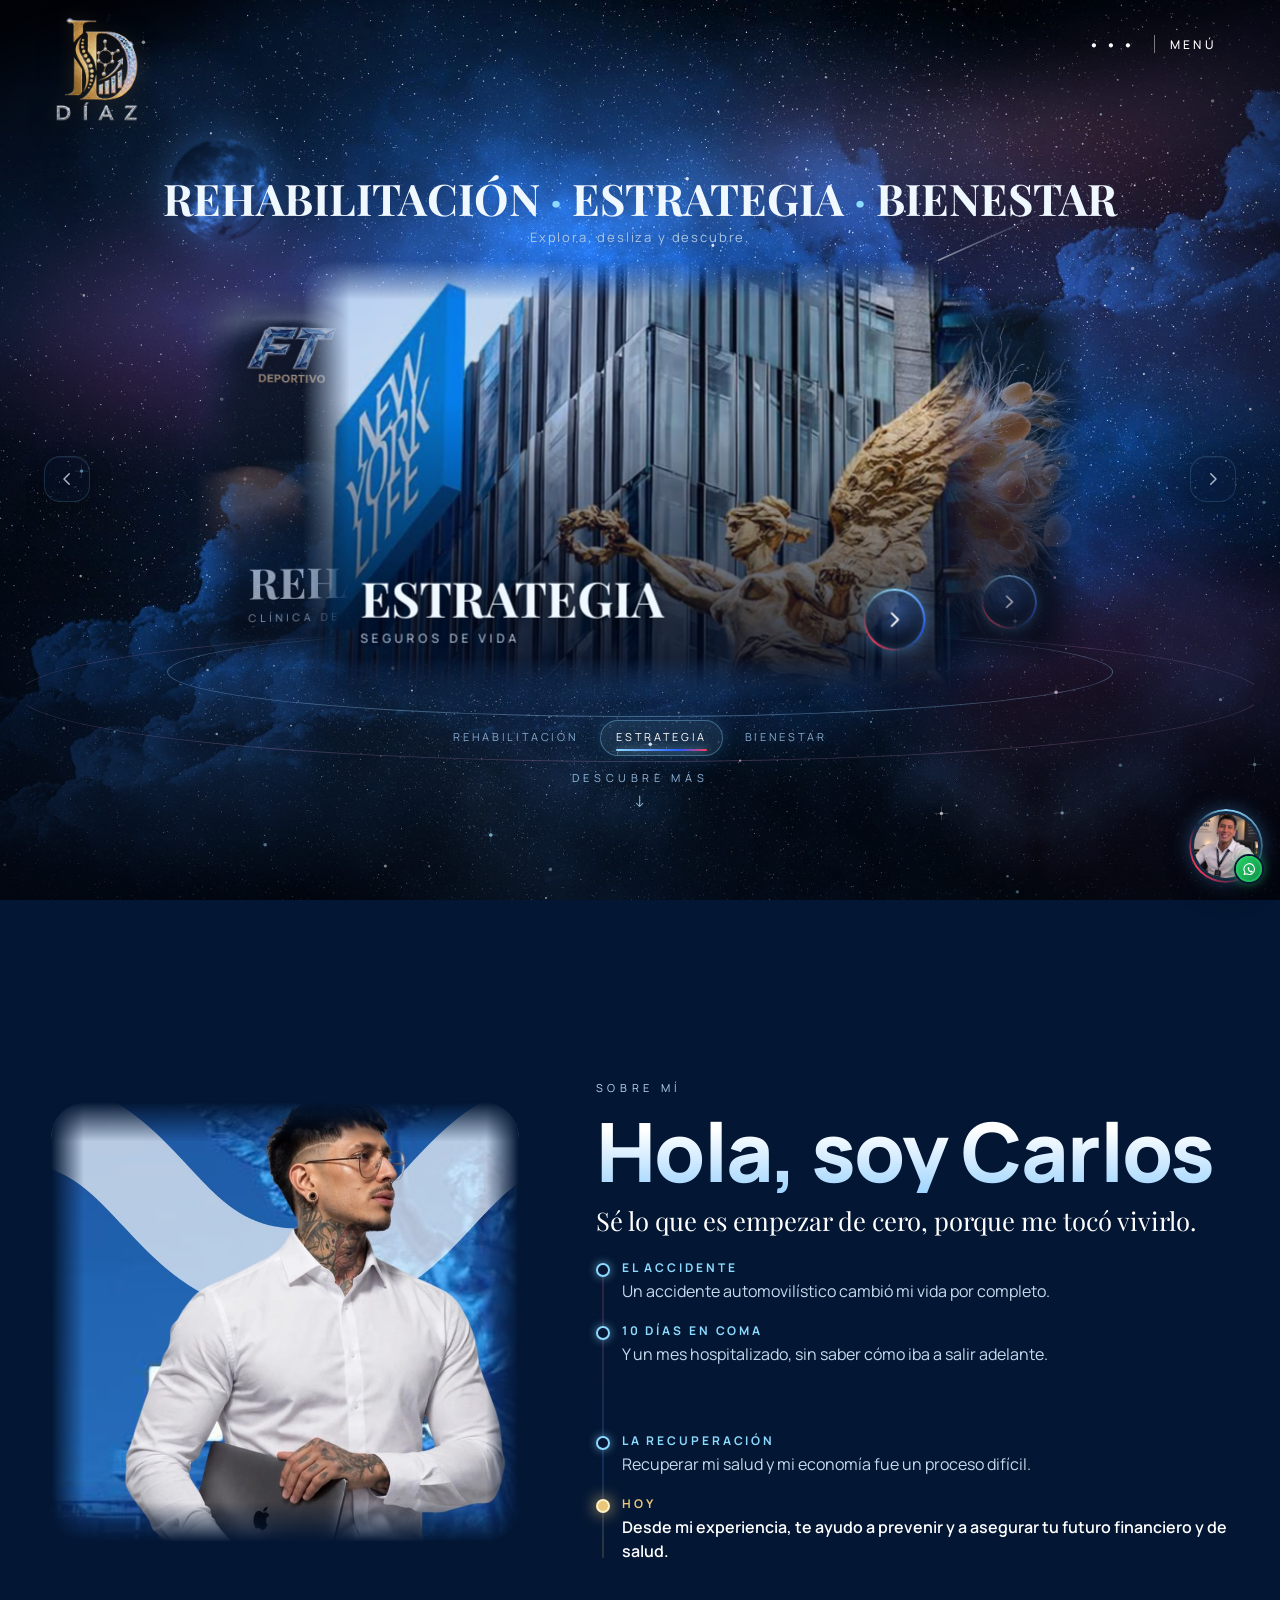
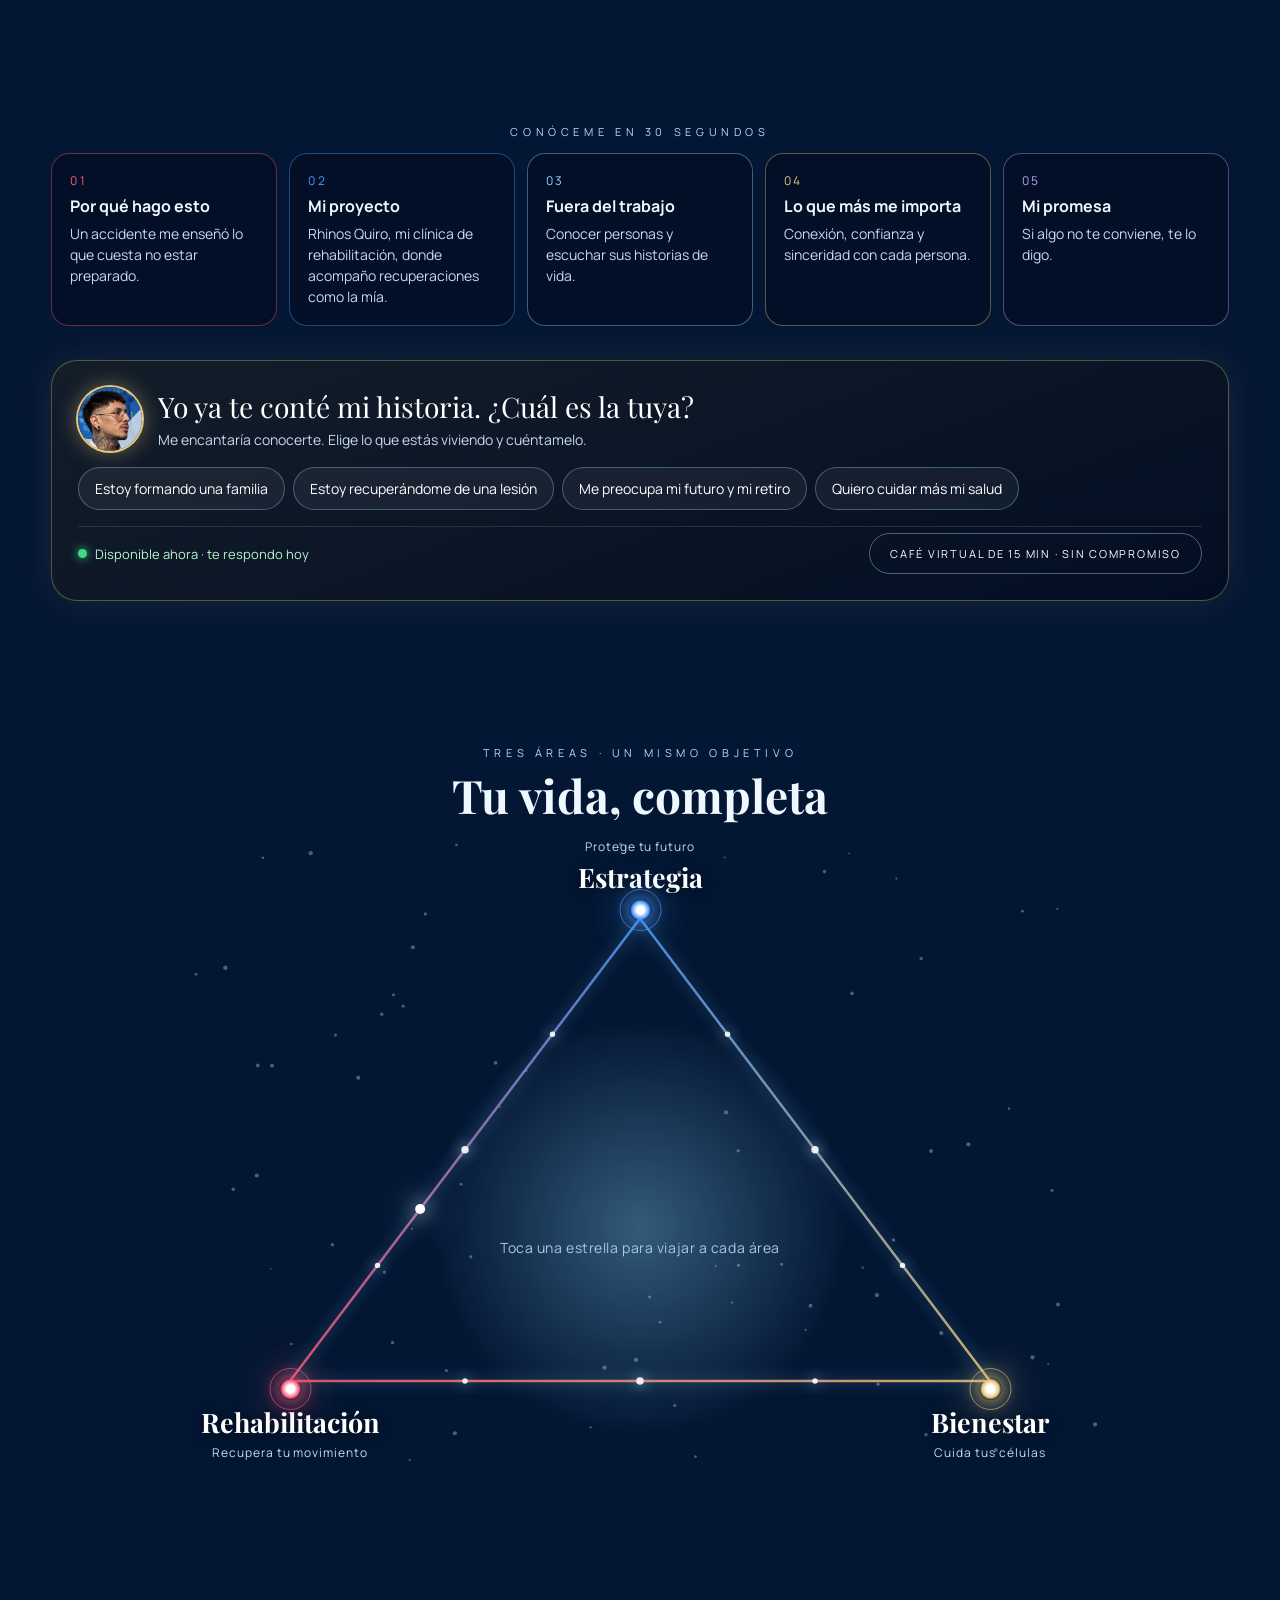
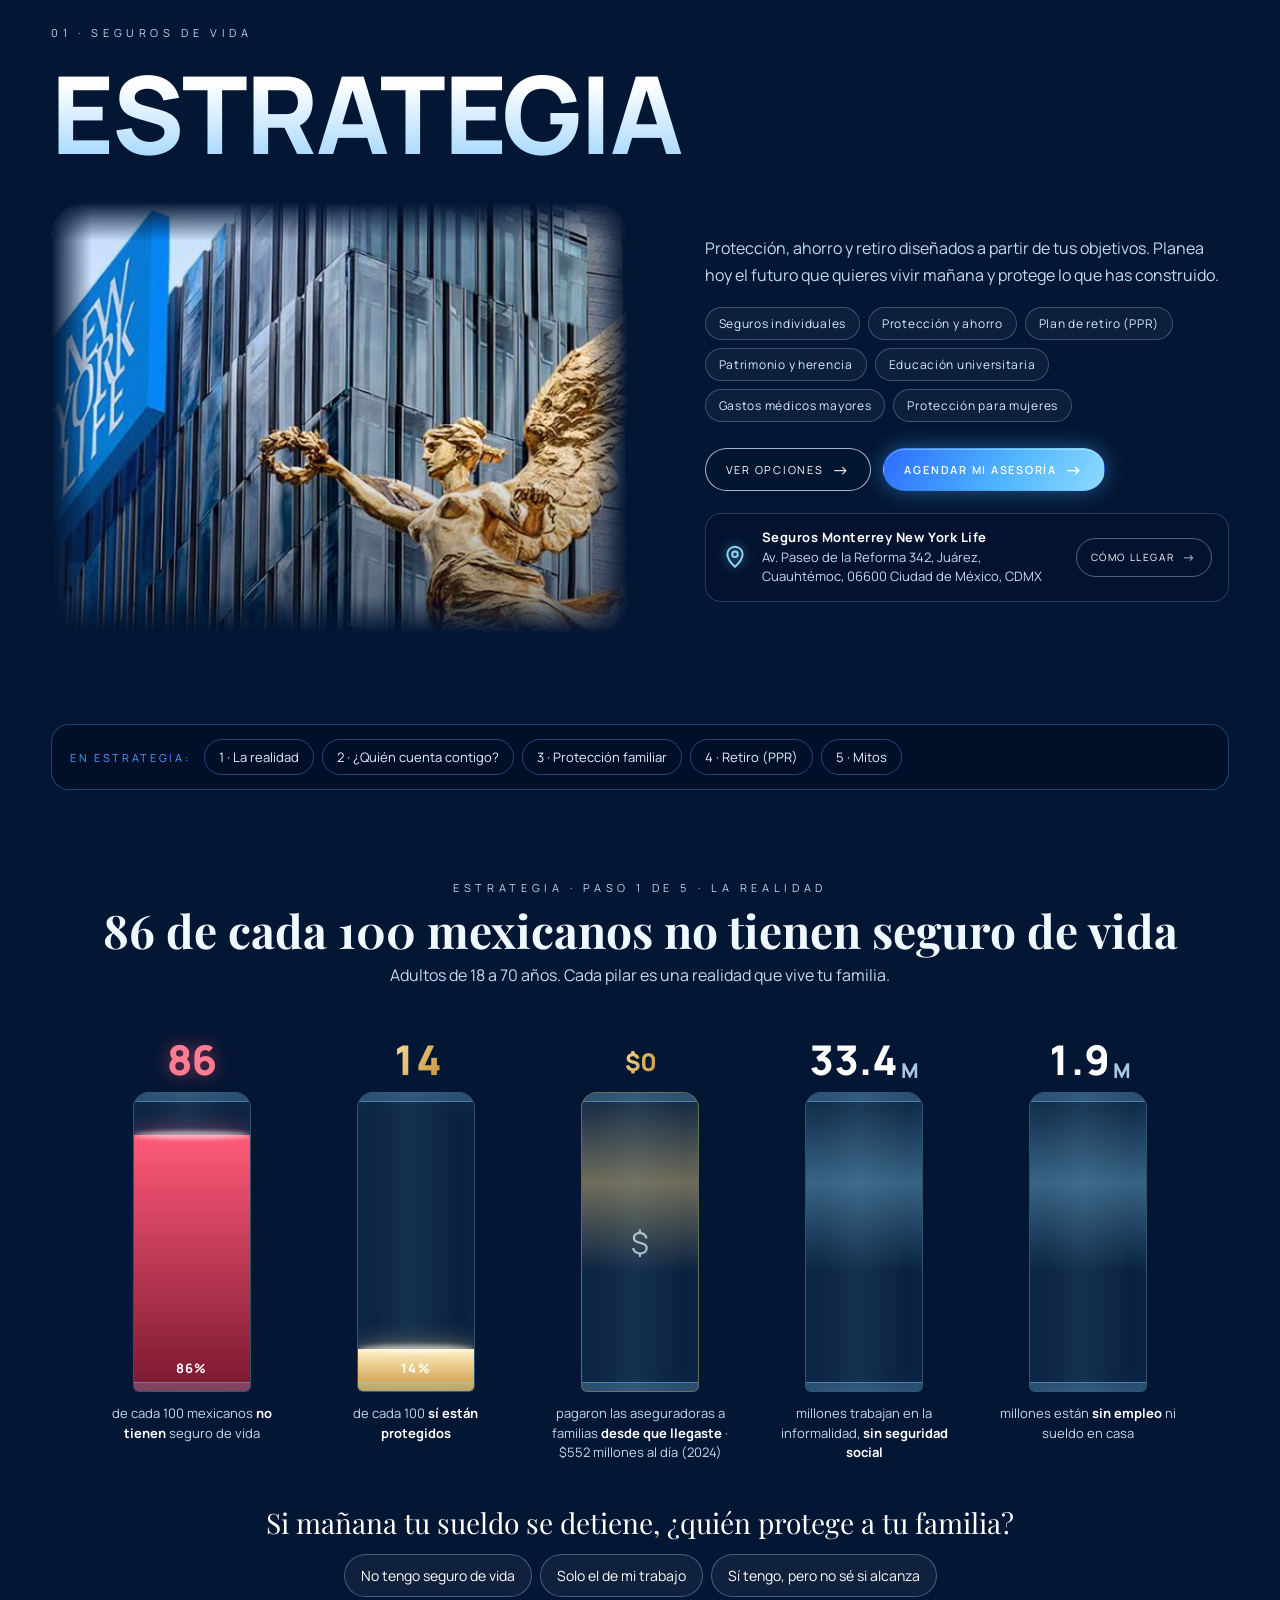
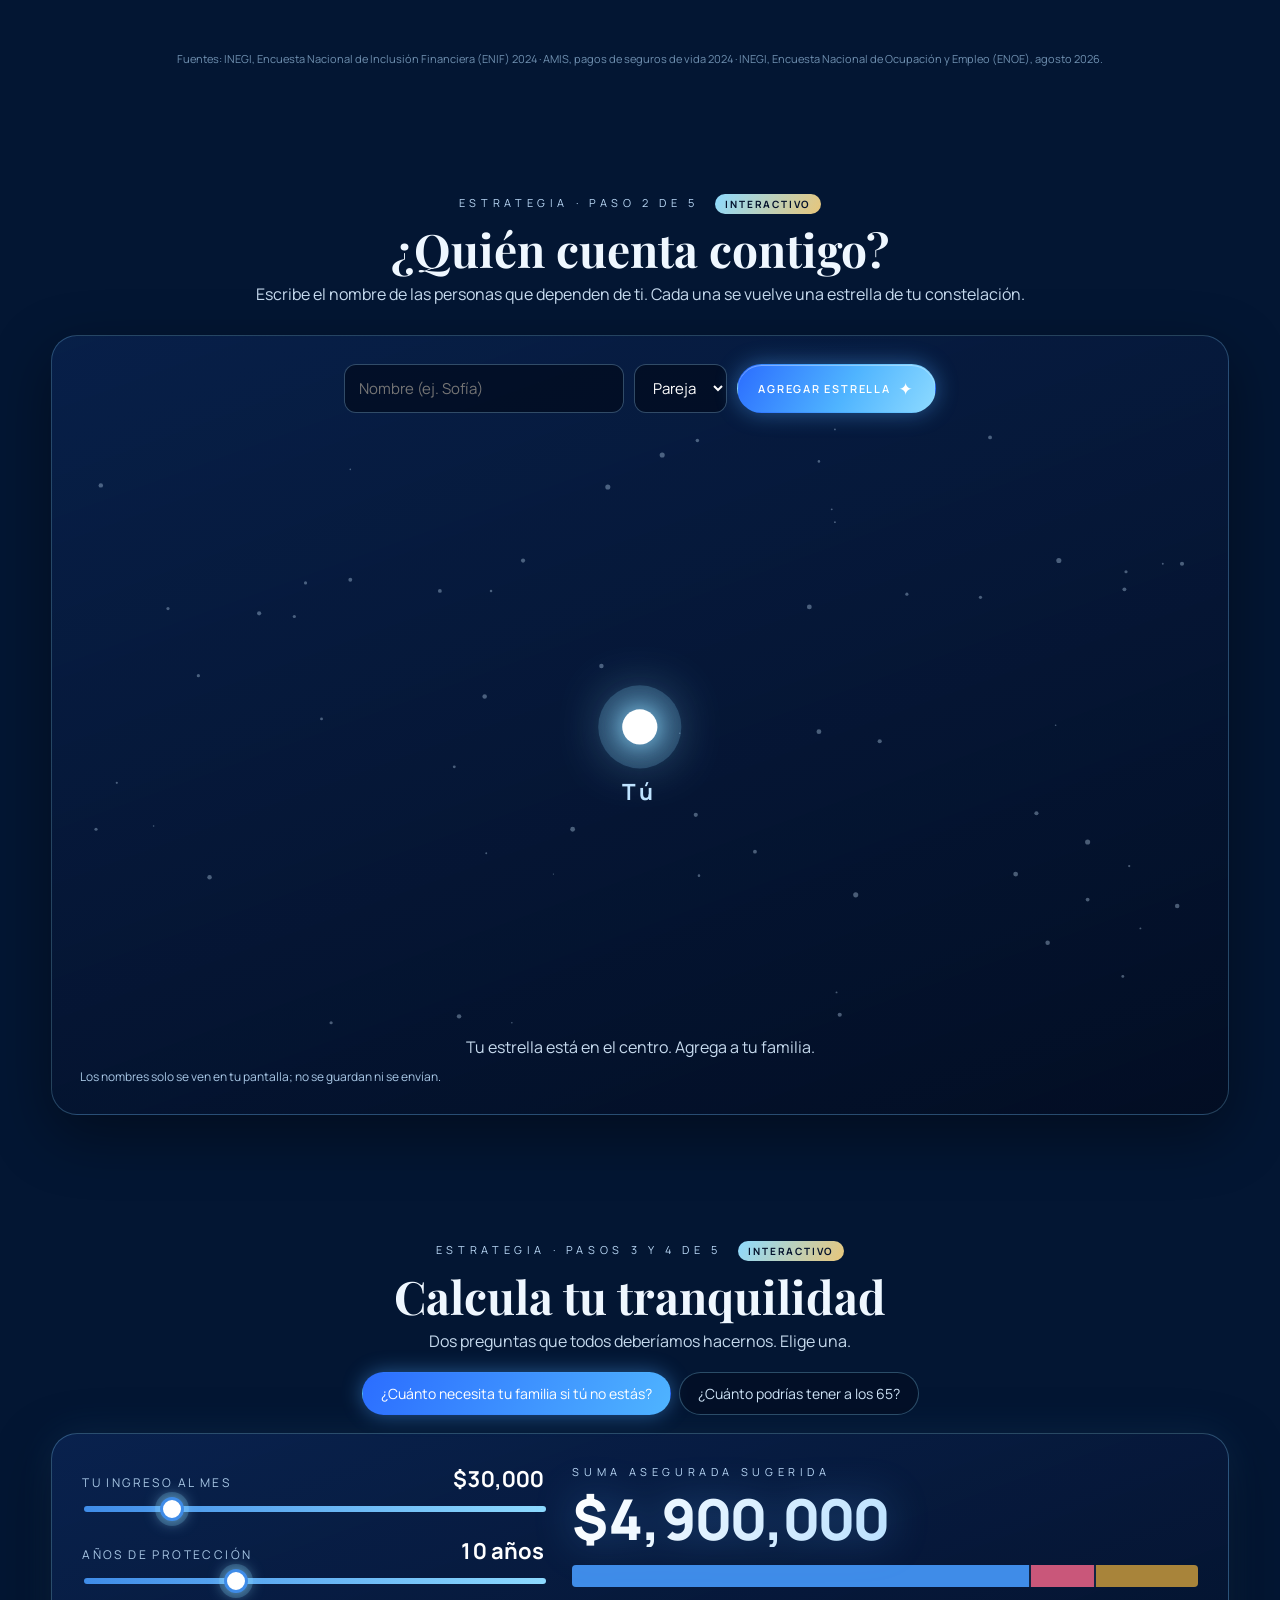
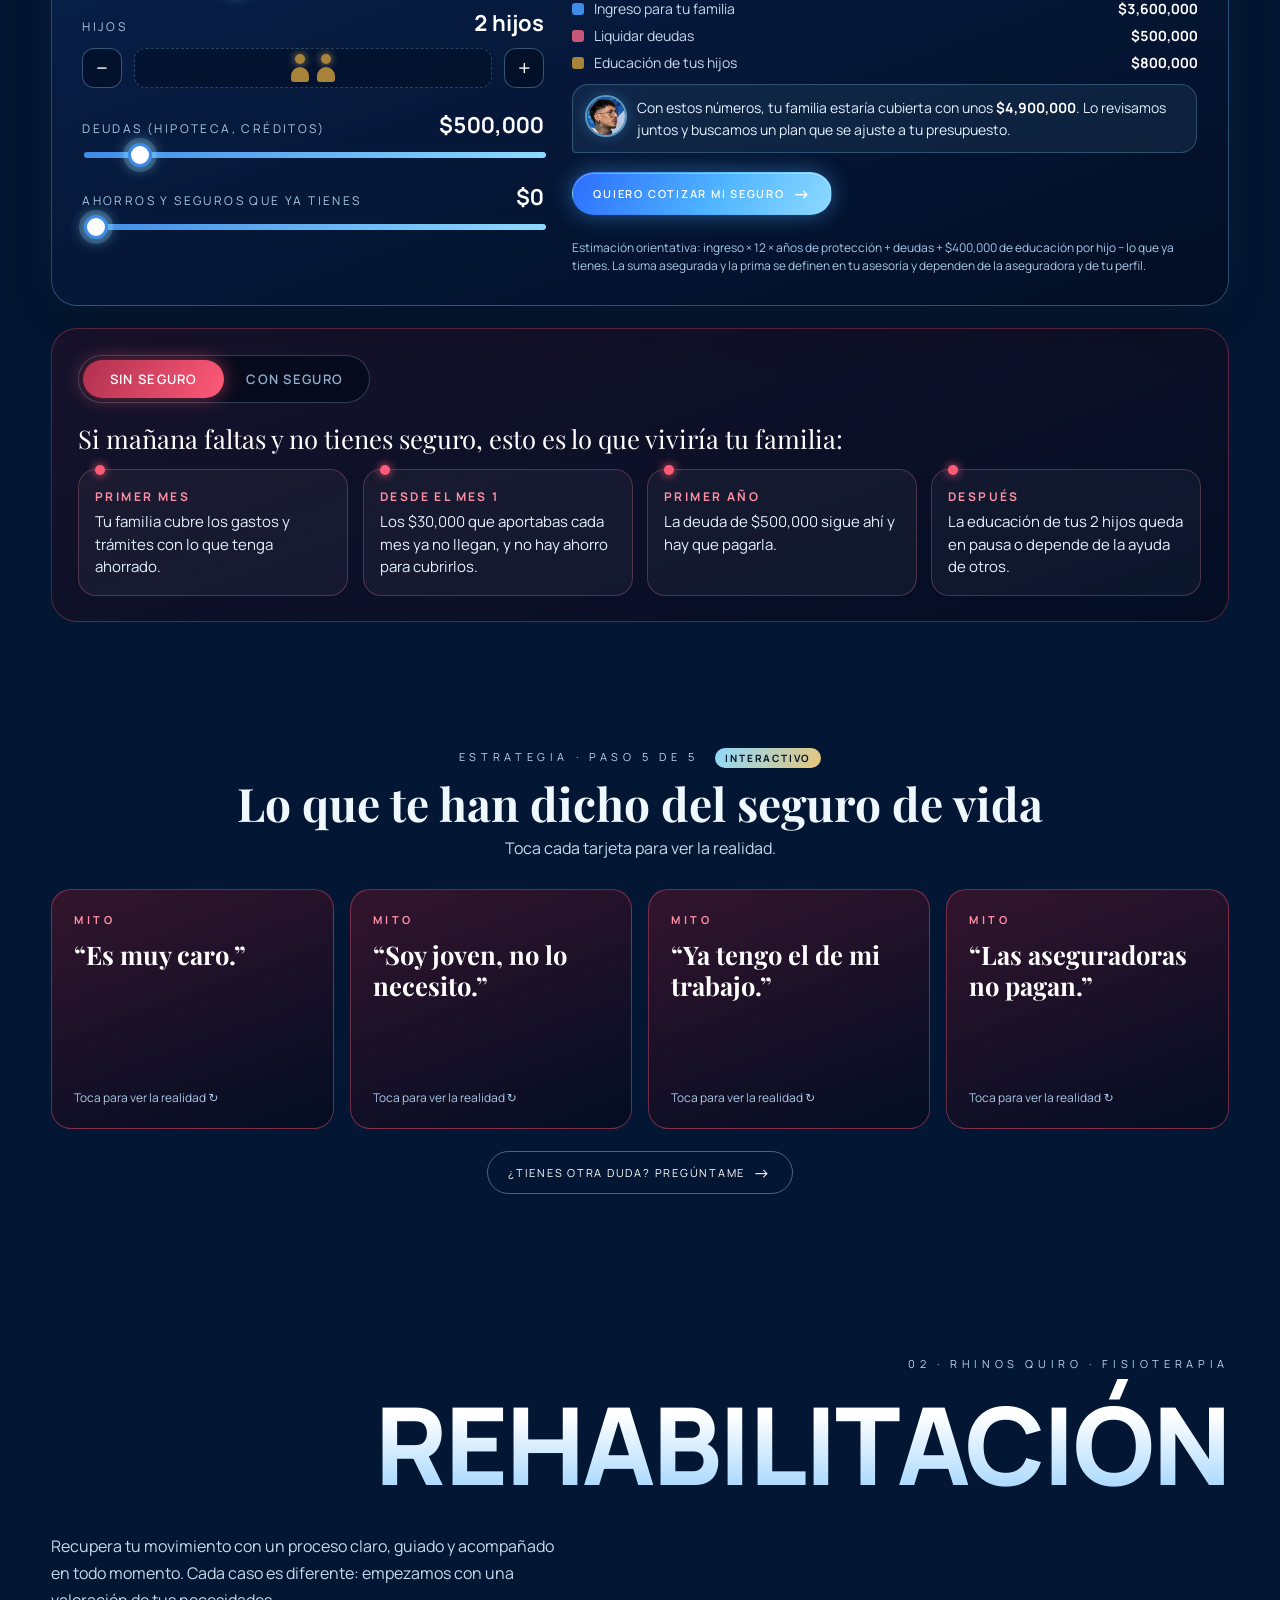
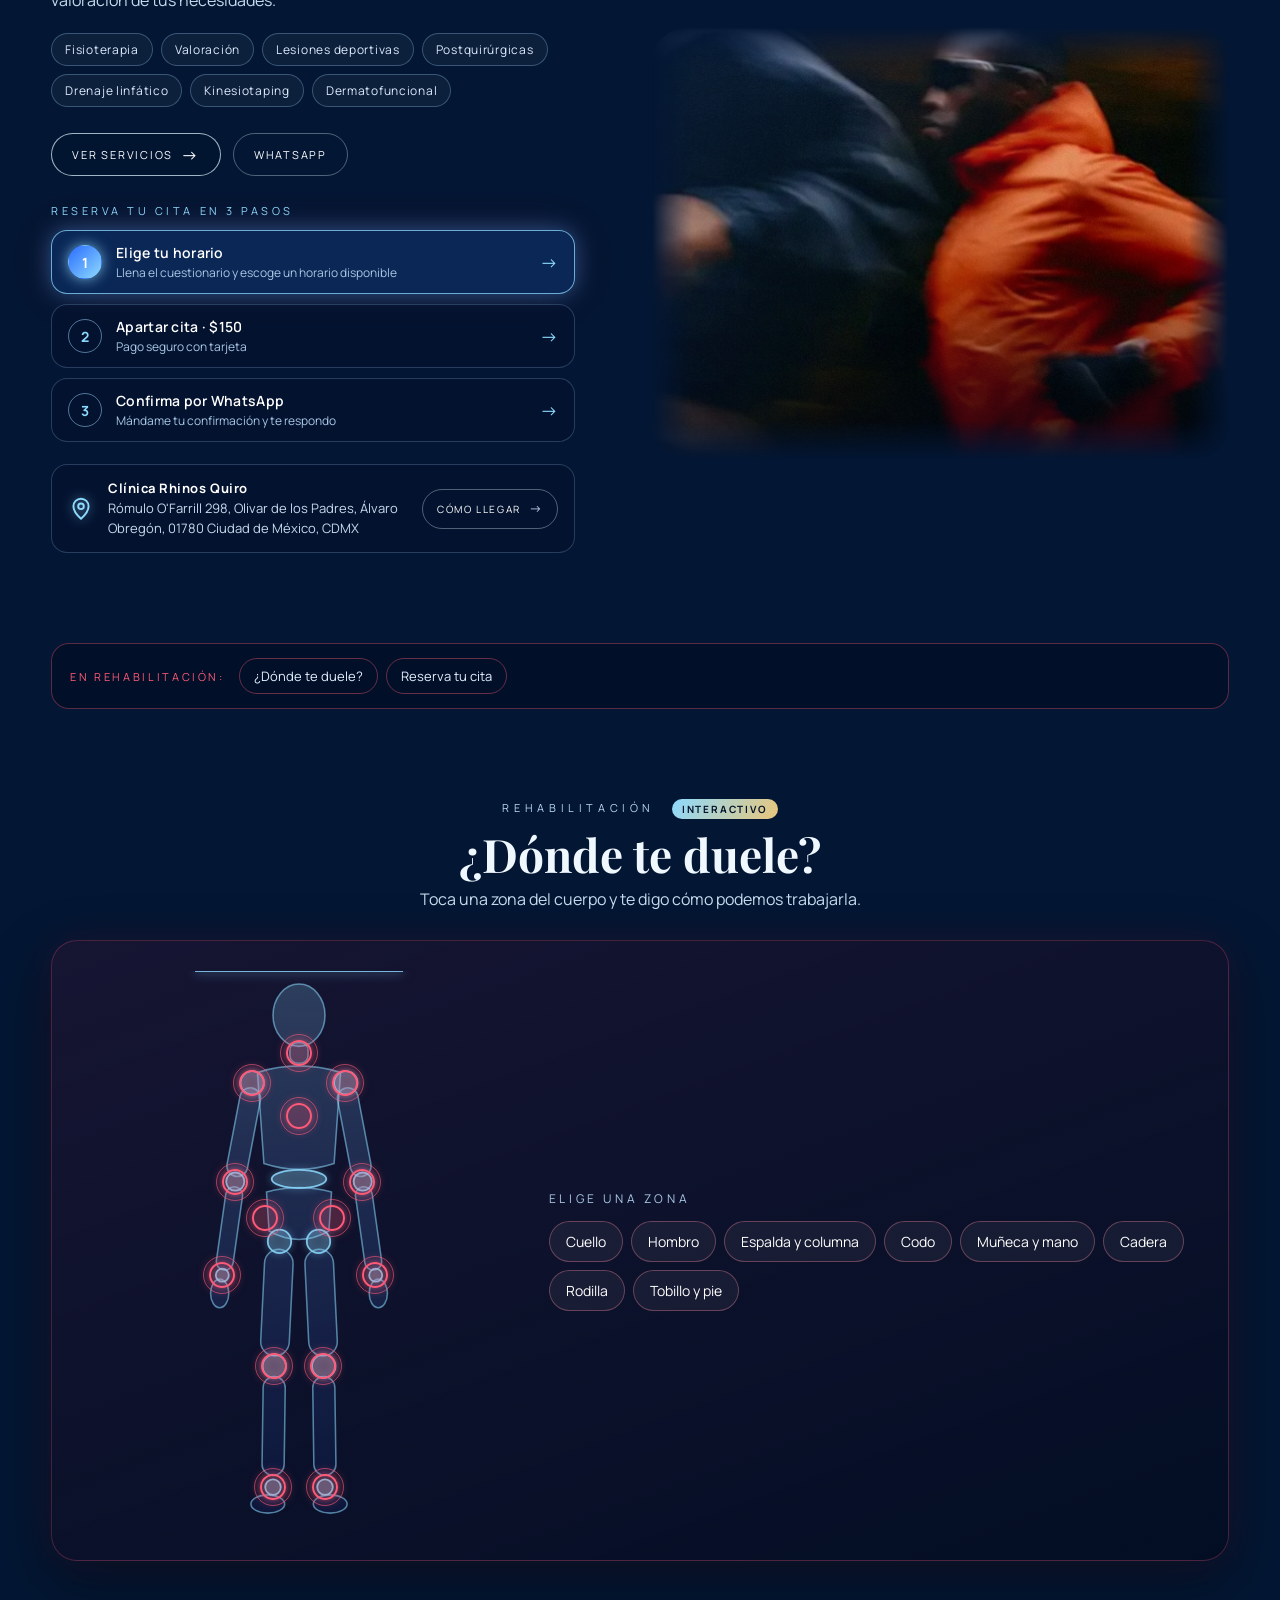
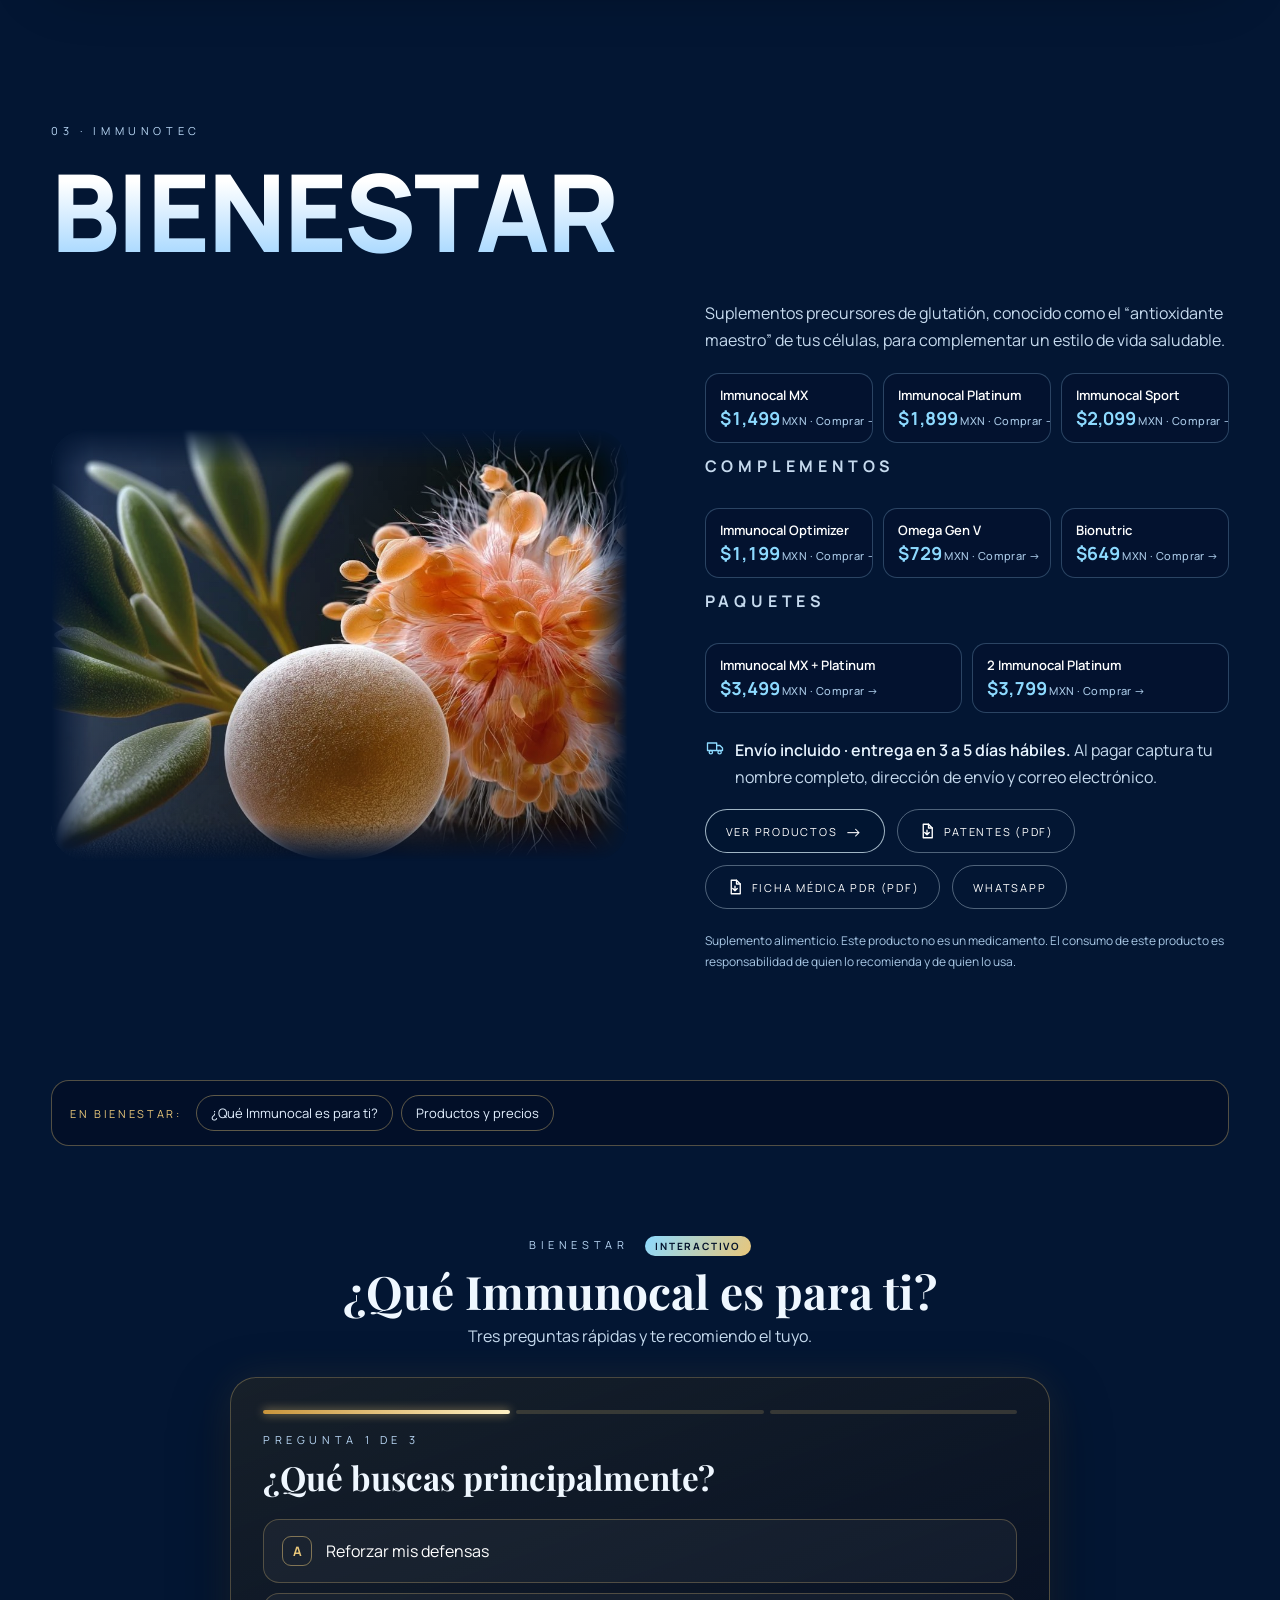
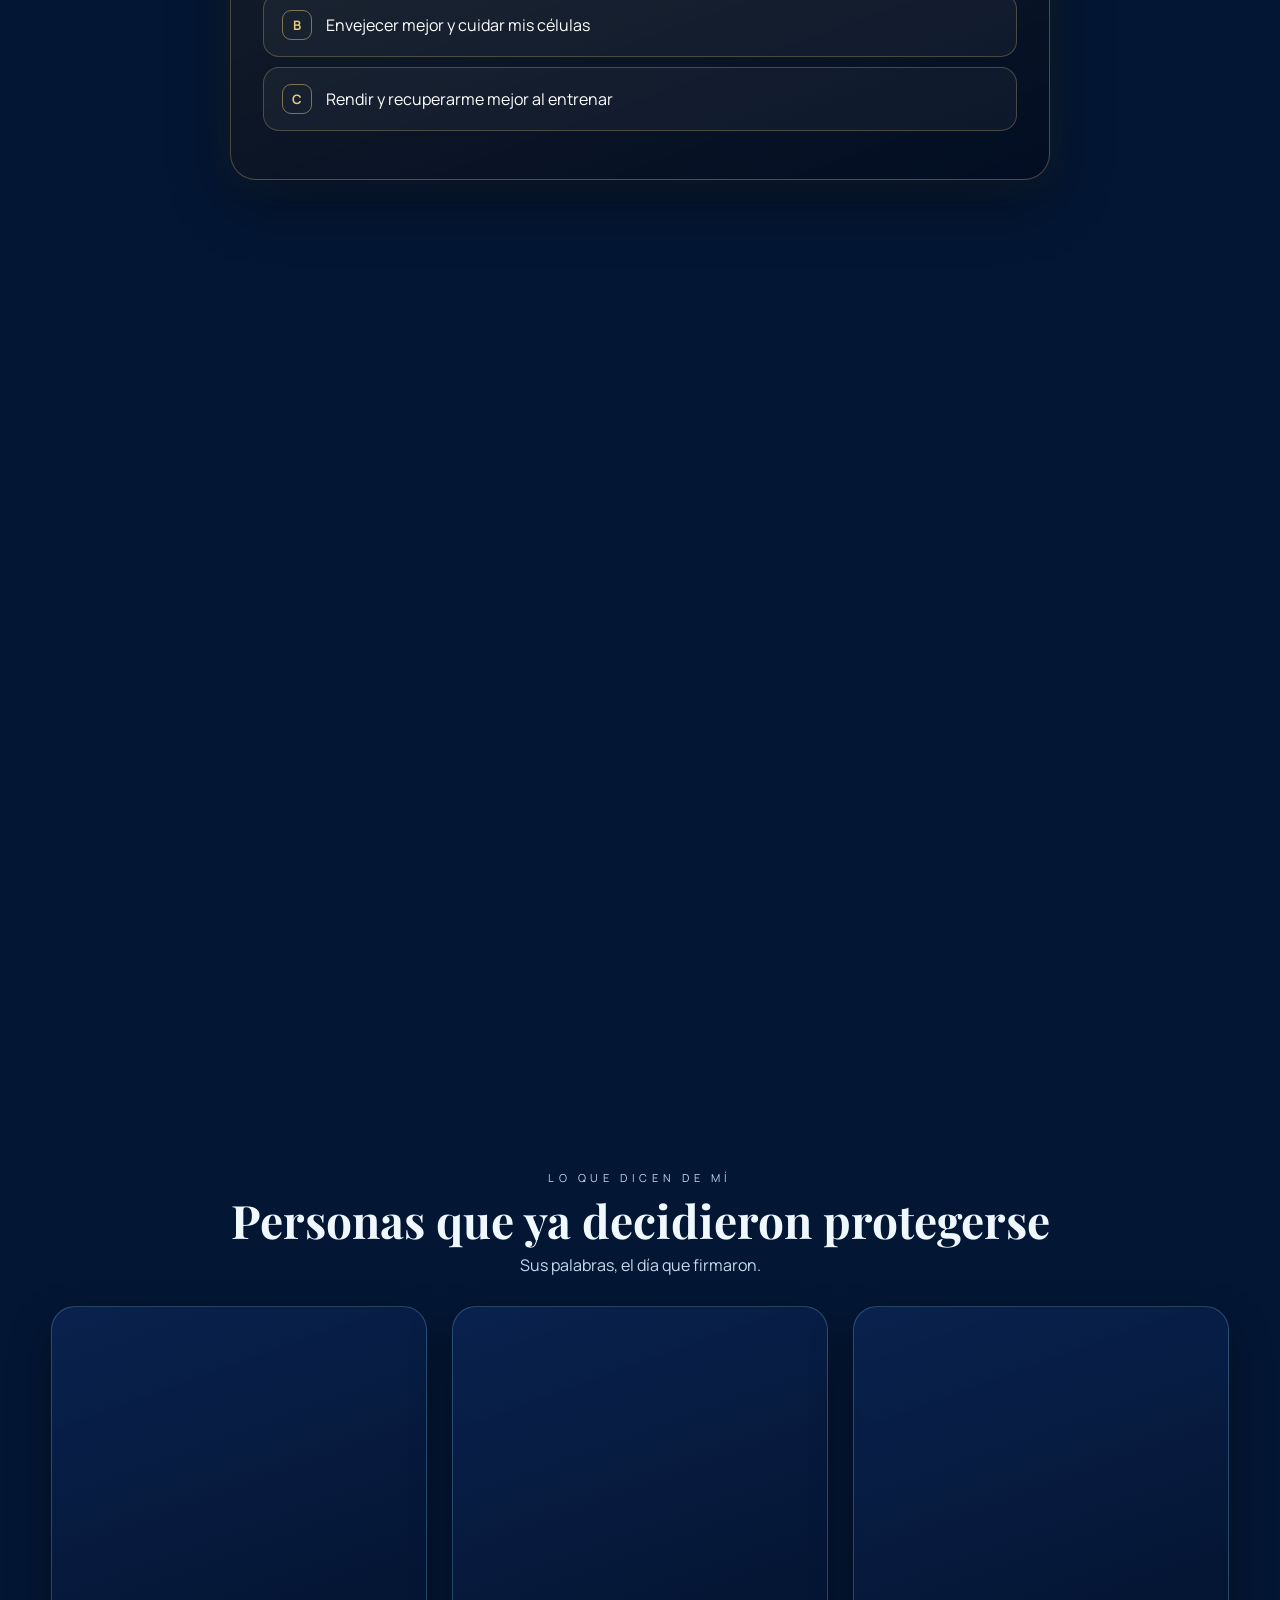
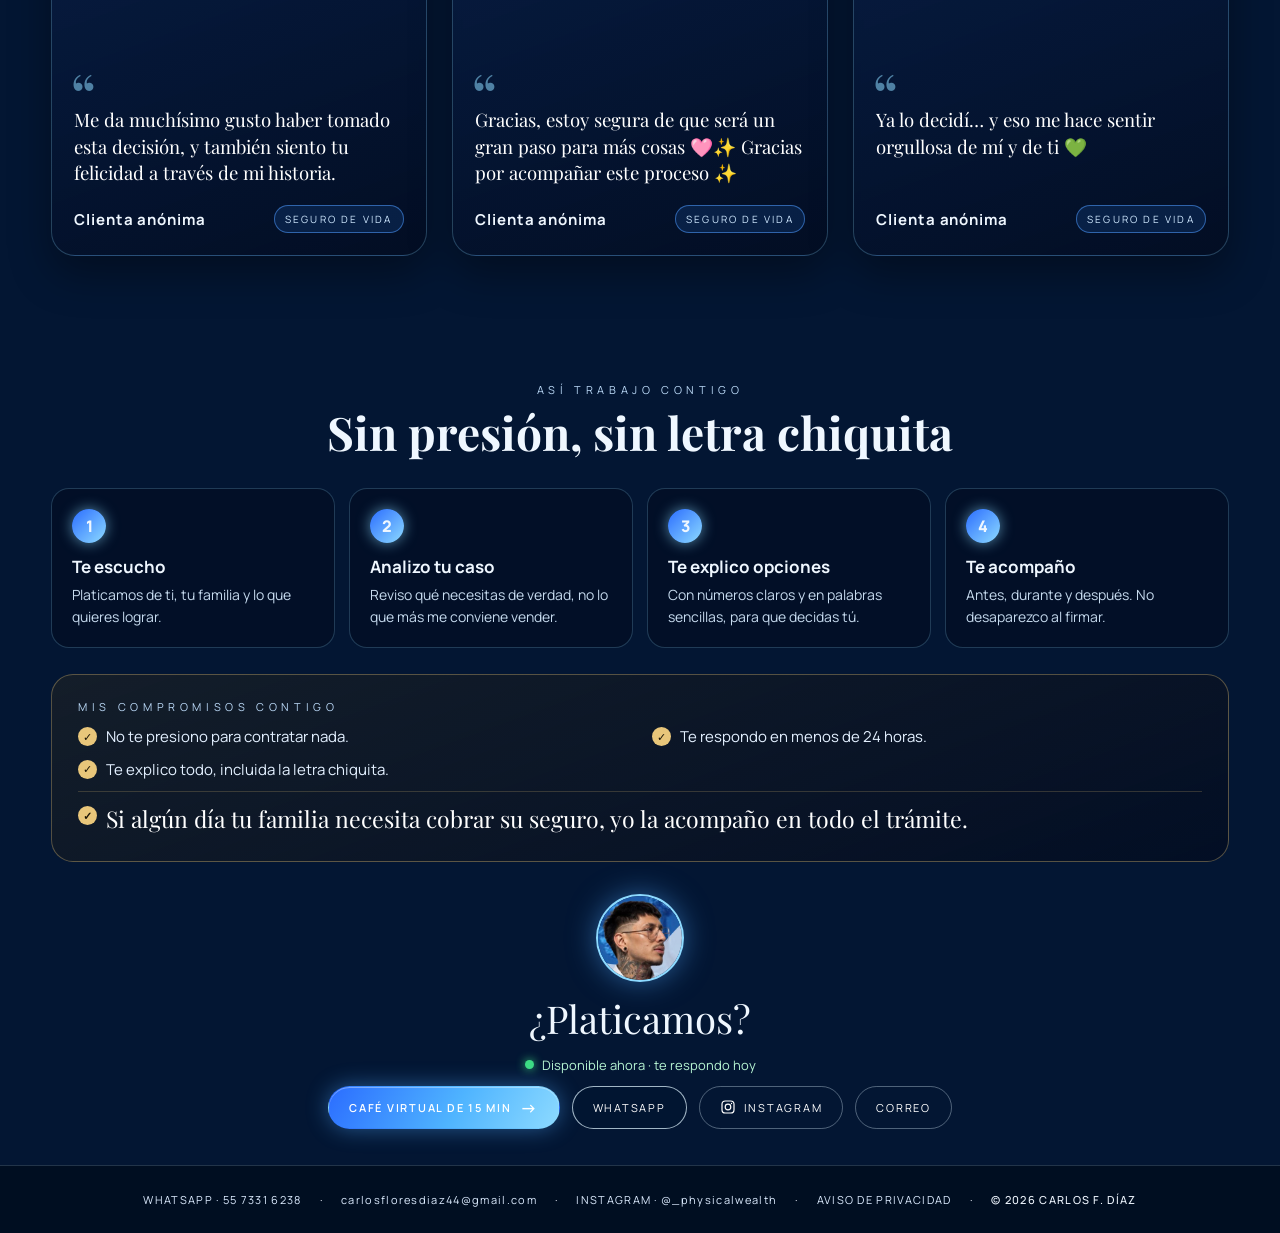
==== carlos-Flores-Diaz/index.html @ 098b37bb "Add files via upload" ====
<!DOCTYPE html>
<html lang="es">
<head>
<meta charset="utf-8">
<meta name="viewport" content="width=device-width,initial-scale=1,viewport-fit=cover">
<title>Carlos Flores Díaz · Estrategia, Rehabilitación y Bienestar</title>
<meta name="description" content="Carlos Flores Díaz: asesoría en seguros de vida, ahorro y retiro; clínica de fisioterapia y rehabilitación Rhinos Quiro; y bienestar con Immunotec.">
<meta name="theme-color" content="#031633">

<!-- Vista previa al compartir el enlace (WhatsApp, Facebook).
     Cuando publiques el sitio, cambia la imagen por la dirección completa,
     por ejemplo: https://tudominio.com/assets/logo-diaz.png -->
<meta property="og:type" content="website">
<meta property="og:title" content="Carlos Flores Díaz">
<meta property="og:description" content="Estrategia · Rehabilitación · Bienestar. Explora, desliza y descubre.">
<meta property="og:image" content="assets/logo-diaz.png">

<link rel="icon" type="image/webp" href="assets/logo-diaz-transparente.webp">
<link rel="preconnect" href="https://fonts.googleapis.com">
<link rel="preconnect" href="https://fonts.gstatic.com" crossorigin>
<link rel="stylesheet" href="https://fonts.googleapis.com/css2?family=Manrope:wght@400;500;600;700;800&family=Playfair+Display:wght@600;700&display=swap">
<link rel="stylesheet" href="styles.css">
</head>
<body>

<!-- ============ BIENVENIDA (1 segundo, solo la primera vez por visita) ============ -->
<div class="splash" id="splash" aria-hidden="true">
  <div class="splash-stars"></div>
  <img src="assets/logo-diaz-transparente.webp" alt="" class="splash-logo">
</div>
<script>try{if(sessionStorage.getItem('splashVisto')){document.getElementById('splash').remove();}else{sessionStorage.setItem('splashVisto','1');}}catch(e){}</script>

<!-- ============ FONDO ESPACIAL ============ -->
<div class="space" aria-hidden="true">
  <div class="nebula-img"></div>
  <div class="planet" aria-hidden="true"><img src="assets/planeta.png" alt=""></div>
  <div class="parallax" id="parallax">
    <div class="milkyway"></div>
    <div class="nebula n1"></div><div class="nebula n2"></div><div class="nebula n3"></div><div class="nebula n4"></div>
    <div class="glow-red g1"></div><div class="glow-red g2"></div>
  </div>
  <div class="clouds back"></div>
  <div class="clouds red"></div>
  <div class="clouds front"></div>
  <div class="tint t-strategy"></div><div class="tint t-rehab"></div><div class="tint t-wellness"></div><div class="tint t-gold"></div>
  <canvas id="starfield"></canvas>
  <div class="vignette"></div>
</div>

<!-- ============ MENÚ FIJO (aparece al bajar) ============ -->
<nav class="snav" aria-label="Secciones">
  <button class="brand-mini" type="button" aria-label="Ir al inicio"><img src="assets/logo-diaz-transparente.webp" alt="" draggable="false"></button>
  <span class="snav-hi" id="snavHi" hidden></span>
  <div class="snav-links">
    <a href="#rehabilitacion" data-sec="rehabilitacion">Rehabilitación</a>
    <a href="#estrategia" data-sec="estrategia">Estrategia</a>
    <a href="#bienestar" data-sec="bienestar">Bienestar</a>
    <a href="#sobre-mi" data-sec="sobre-mi">Sobre mí</a>
  </div>
  <button type="button" class="snav-menu" data-mega-open aria-label="Abrir menú">☰</button>
  <div class="progress" aria-hidden="true"><i></i></div>
</nav>

<!-- ============ BARRA SUPERIOR ============ -->
<header class="topbar">
  <button class="brand" id="homeBtn" type="button" aria-label="Ir al inicio">
    <img src="assets/logo-diaz-transparente.webp" alt="Logotipo Díaz" draggable="false">
  </button>
  <button class="about" id="aboutBtn" type="button" aria-expanded="false" aria-controls="mega">
    <span aria-hidden="true">•••</span><i aria-hidden="true"></i><b>MENÚ</b>
  </button>
</header>

<main>
  <!-- ============ 1. INICIO: CARRUSEL ============ -->
  <section class="hero" id="inicio">
    <div class="intro">
      <h1>REHABILITACIÓN <em>·</em> ESTRATEGIA <em>·</em> BIENESTAR</h1>
      <p class="lead">Explora, desliza y descubre.</p>
    </div>

    <div class="deck-area" role="region" aria-roledescription="carrusel" aria-label="Áreas de servicio">
      <button class="nav left" id="prev" type="button" aria-label="Tarjeta anterior"><svg viewBox="0 0 24 24" aria-hidden="true"><path d="M15 5l-7 7 7 7"/></svg></button>

      <!-- Orden en pantalla: Rehabilitación (izquierda) · Estrategia (centro) · Bienestar (derecha) -->
      <div class="deck" id="deck">
        <article class="card" data-index="0" data-area="rehab" data-pos="left" aria-label="Rehabilitación, clínica Rhinos Quiro">
          <img class="visual" src="assets/card-rehabilitacion.jpg" alt="" draggable="false" style="object-position: 62% 40%">
          <div class="shade"></div>
          <div class="shine"></div>
          <div class="partner"><img src="assets/ft-deportivo-transparente.png" alt="FT Deportivo" draggable="false"></div>
          <div class="copy">
            <h2>REHABILITACIÓN</h2>
            <p>CLÍNICA DE FISIOTERAPIA</p>
          </div>
          <button class="go" type="button" aria-label="Explorar Rehabilitación"><svg viewBox="0 0 24 24" aria-hidden="true"><path d="M9 5l7 7-7 7"/></svg></button>
        </article>

        <article class="card" data-index="1" data-area="strategy" data-pos="center" aria-label="Estrategia, seguros de vida">
          <img class="visual" src="assets/card-estrategia.jpg" alt="" draggable="false" style="object-position: 50% 42%">
          <div class="shade"></div>
          <div class="shine"></div>
          <div class="copy">
            <h2>ESTRATEGIA</h2>
            <p>SEGUROS DE VIDA</p>
          </div>
          <button class="go" type="button" aria-label="Explorar Estrategia"><svg viewBox="0 0 24 24" aria-hidden="true"><path d="M9 5l7 7-7 7"/></svg></button>
        </article>

        <article class="card" data-index="2" data-area="wellness" data-pos="right" aria-label="Bienestar, Immunotec">
          <img class="visual" src="assets/card-bienestar.jpg" alt="" draggable="false">
          <div class="shade"></div>
          <div class="shine"></div>
          <div class="partner"><img src="assets/immunotec-transparente.png" alt="Immunotec" draggable="false"></div>
          <div class="copy">
            <h2>BIENESTAR</h2>
            <p>IMMUNOTEC</p>
          </div>
          <button class="go" type="button" aria-label="Explorar Bienestar"><svg viewBox="0 0 24 24" aria-hidden="true"><path d="M9 5l7 7-7 7"/></svg></button>
        </article>
      </div>

      <div class="floor" aria-hidden="true"></div>
      <button class="nav right" id="next" type="button" aria-label="Tarjeta siguiente"><svg viewBox="0 0 24 24" aria-hidden="true"><path d="M9 5l7 7-7 7"/></svg></button>
    </div>

    <div class="dots" id="dots" role="group" aria-label="Elegir tarjeta">
      <button type="button" data-go="0"><span>Rehabilitación</span></button>
      <button type="button" data-go="1"><span>Estrategia</span></button>
      <button type="button" data-go="2"><span>Bienestar</span></button>
    </div>
    <a class="scroll-cue" href="#estrategia">DESCUBRE MÁS <span aria-hidden="true">↓</span></a>
  </section>

  <!-- ============ SOBRE MÍ: MI HISTORIA ============ -->
  <section class="story" id="sobre-mi" aria-labelledby="story-title">
    <div class="about-section story-top">
      <div class="about-photo">
        <img src="assets/sobre-mi.jpg" alt="Carlos con camisa blanca y laptop" width="900" height="846" loading="lazy" decoding="async">
      </div>
      <div class="story-intro">
        <p class="mini reveal" style="--d:0">SOBRE MÍ</p>
        <h2 id="story-title" class="big reveal" style="--d:1">Hola, soy Carlos</h2>
        <p class="story-lead reveal" style="--d:2">Sé lo que es empezar de cero, porque me tocó vivirlo.</p>
        <ol class="story-line">
          <li class="reveal" style="--d:3"><b>El accidente</b><span>Un accidente automovilístico cambió mi vida por completo.</span></li>
          <li class="reveal coma" style="--d:4"><b>10 días en coma</b><span>Y un mes hospitalizado, sin saber cómo iba a salir adelante.</span><svg class="ecg" viewBox="0 0 220 40" aria-hidden="true"><path pathLength="100" d="M0 22 H56 L64 22 L72 8 L80 36 L88 14 L94 22 H132 L140 22 L148 4 L156 38 L164 12 L170 22 H220"/></svg></li>
          <li class="reveal" style="--d:5"><b>La recuperación</b><span>Recuperar mi salud y mi economía fue un proceso difícil.</span></li>
          <li class="reveal now" style="--d:6"><b>Hoy</b><span>Desde mi experiencia, te ayudo a prevenir y a asegurar tu futuro financiero y de salud.</span></li>
        </ol>
      </div>
    </div>

    <div class="meet reveal" style="--d:1">
      <p class="mini">CONÓCEME EN 30 SEGUNDOS</p>
      <div class="meet-row">
        <div class="meet-card" style="--c:#ff5a78"><i>01</i><b>Por qué hago esto</b><span>Un accidente me enseñó lo que cuesta no estar preparado.</span></div>
        <div class="meet-card" style="--c:#4f9bff"><i>02</i><b>Mi proyecto</b><span>Rhinos Quiro, mi clínica de rehabilitación, donde acompaño recuperaciones como la mía.</span></div>
        <div class="meet-card" style="--c:#8ddaff"><i>03</i><b>Fuera del trabajo</b><span>Conocer personas y escuchar sus historias de vida.</span></div>
        <div class="meet-card" style="--c:#e8c67a"><i>04</i><b>Lo que más me importa</b><span>Conexión, confianza y sinceridad con cada persona.</span></div>
        <div class="meet-card" style="--c:#b9a3ff"><i>05</i><b>Mi promesa</b><span>Si algo no te conviene, te lo digo.</span></div>
      </div>
    </div>

    <div class="tell reveal" style="--d:1">
      <div class="tell-head">
        <img src="assets/avatar-carlos.jpg" alt="" class="tell-av" loading="lazy" decoding="async">
        <div>
          <p class="tell-q">Yo ya te conté mi historia. ¿Cuál es la tuya?</p>
          <p class="tell-sub">Me encantaría conocerte. Elige lo que estás viviendo y cuéntamelo.</p>
        </div>
      </div>
      <div class="tell-opts" id="tellOpts">
        <button type="button" class="ans" data-t="familia">Estoy formando una familia</button>
        <button type="button" class="ans" data-t="lesion">Estoy recuperándome de una lesión</button>
        <button type="button" class="ans" data-t="futuro">Me preocupa mi futuro y mi retiro</button>
        <button type="button" class="ans" data-t="salud">Quiero cuidar más mi salud</button>
      </div>
      <form class="tell-form" id="tellForm" hidden>
        <label for="tellName">¿Cómo te llamas?</label>
        <div class="tell-row">
          <input id="tellName" type="text" autocomplete="given-name" maxlength="30" placeholder="Tu nombre">
          <button class="btn primary" type="submit">CONTÁRSELO A CARLOS <span aria-hidden="true">→</span></button>
        </div>
      </form>
      <div class="tell-foot">
        <span class="avail" data-avail></span>
        <a class="btn ghost" href="https://calendar.app.google/PsiHGaARBLMncEug8" data-link="cafe" target="_blank" rel="noopener">CAFÉ VIRTUAL DE 15 MIN · SIN COMPROMISO</a>
      </div>
    </div>
  </section>

  <!-- ============ CONSTELACIÓN DE LAS TRES ÁREAS ============ -->
  <section class="constellation" id="constelacion" aria-labelledby="const-title">
    <p class="mini reveal" style="--d:0">TRES ÁREAS · UN MISMO OBJETIVO</p>
    <h2 id="const-title" class="tool-title reveal" style="--d:1">Tu vida, completa</h2>
    <div class="const-wrap" id="constWrap">
      <svg viewBox="0 0 800 520" aria-hidden="true" id="constSvg">
        <defs>
          <linearGradient id="gER" gradientUnits="userSpaceOnUse" x1="400" y1="70" x2="120" y2="440"><stop offset="0" stop-color="#4f9bff"/><stop offset="1" stop-color="#ff5a78"/></linearGradient>
          <linearGradient id="gRB" gradientUnits="userSpaceOnUse" x1="120" y1="440" x2="680" y2="440"><stop offset="0" stop-color="#ff5a78"/><stop offset="1" stop-color="#e8c67a"/></linearGradient>
          <linearGradient id="gBE" gradientUnits="userSpaceOnUse" x1="680" y1="440" x2="400" y2="70"><stop offset="0" stop-color="#e8c67a"/><stop offset="1" stop-color="#4f9bff"/></linearGradient>
          <radialGradient id="gCore"><stop offset="0" stop-color="#8ddaff" stop-opacity=".35"/><stop offset="1" stop-color="#8ddaff" stop-opacity="0"/></radialGradient>
        </defs>
        <g id="constBg"></g>
        <circle cx="400" cy="317" r="170" fill="url(#gCore)"/>
        <path class="edge e-strategy e-rehab" d="M400 70 L120 440" pathLength="1" stroke="url(#gER)" style="--o:0"/>
        <path class="edge e-rehab e-wellness" d="M120 440 L680 440" pathLength="1" stroke="url(#gRB)" style="--o:1"/>
        <path class="edge e-wellness e-strategy" d="M680 440 L400 70" pathLength="1" stroke="url(#gBE)" style="--o:2"/>
        <g id="constEdgeStars"></g>
        <circle class="comet" r="4">
          <animateMotion dur="8s" repeatCount="indefinite" path="M400 70 L680 440 L120 440 Z"/>
        </circle>
      </svg>
      <button type="button" class="node n-strategy" data-target="estrategia" data-k="strategy" style="left:50%;top:13.46%"><i></i><span>Estrategia</span><small>Protege tu futuro</small></button>
      <button type="button" class="node n-rehab" data-target="rehabilitacion" data-k="rehab" style="left:15%;top:84.6%"><i></i><span>Rehabilitación</span><small>Recupera tu movimiento</small></button>
      <button type="button" class="node n-wellness" data-target="bienestar" data-k="wellness" style="left:85%;top:84.6%"><i></i><span>Bienestar</span><small>Cuida tus células</small></button>
      <p class="const-center">Toca una estrella para viajar a cada área</p>
    </div>
  </section>

  <!-- ============ 2. SECCIONES DESTACADAS ============ -->
  <section class="feature" id="estrategia">
    <div class="feature-head">
      <p class="mini reveal" style="--d:0">01 · SEGUROS DE VIDA</p>
      <h2 class="big reveal" style="--d:1">ESTRATEGIA</h2>
    </div>
    <div class="feature-media">
      <img src="assets/card-estrategia.jpg" alt="Ángel de la Independencia dorado frente al edificio de New York Life" style="object-position: 50% 50%" loading="lazy" decoding="async">
    </div>
    <div class="feature-text">
      <p class="reveal" style="--d:2">Protección, ahorro y retiro diseñados a partir de tus objetivos. Planea hoy el futuro que quieres vivir mañana y protege lo que has construido.</p>
      <ul class="chips reveal" style="--d:3">
        <li>Seguros individuales</li><li>Protección y ahorro</li><li>Plan de retiro (PPR)</li><li>Patrimonio y herencia</li><li>Educación universitaria</li><li>Gastos médicos mayores</li><li>Protección para mujeres</li>
      </ul>
      <div class="actions reveal" style="--d:4">
        <button class="btn" type="button" data-open="strategy">VER OPCIONES <span aria-hidden="true">→</span></button>
        <button class="btn primary" type="button" data-open="strategy" data-goto="asesoria-panel">AGENDAR MI ASESORÍA <span aria-hidden="true">→</span></button>
      </div>
      <div class="reveal" style="--d:5"><div data-place="strategy"></div></div>
    </div>
  </section>

  <nav class="sec-index" style="--c:#4f9bff" aria-label="En Estrategia">
    <span>En Estrategia:</span>
    <a href="#realidad">1 · La realidad</a>
    <a href="#familia">2 · ¿Quién cuenta contigo?</a>
    <a href="#proteccion" data-tab="tab-fam">3 · Protección familiar</a>
    <a href="#proteccion" data-tab="tab-retiro">4 · Retiro (PPR)</a>
    <a href="#mitos">5 · Mitos</a>
  </nav>

  <!-- ============ LA REALIDAD (seguros de vida) ============ -->
  <section class="tool reality" id="realidad" aria-labelledby="real-title">
    <div class="tool-head reveal" style="--d:0">
      <p class="mini">ESTRATEGIA · PASO 1 DE 5 · LA REALIDAD</p>
      <h2 id="real-title" class="tool-title">86 de cada 100 mexicanos no tienen seguro de vida</h2>
      <p class="tool-sub">Adultos de 18 a 70 años. Cada pilar es una realidad que vive tu familia.</p>
    </div>
    <div class="pillars reveal" style="--d:1" id="pillars" role="img" aria-label="De cada 100 mexicanos, 86 no tienen seguro de vida y 14 sí">
      <div class="pillar red" style="--fill:86"><b data-count="86" data-dec="0">0</b><div class="col"><i class="liq"></i><span class="lvl">86%</span></div><small>de cada 100 mexicanos <strong>no tienen</strong> seguro de vida</small></div>
      <div class="pillar gold" style="--fill:14"><b data-count="14" data-dec="0">0</b><div class="col"><i class="liq"></i><span class="lvl">14%</span></div><small>de cada 100 <strong>sí están protegidos</strong></small></div>
      <div class="pillar live"><b id="payCounter">$0</b><div class="col"><i class="beam"></i><span class="pico">$</span></div><small>pagaron las aseguradoras a familias <strong>desde que llegaste</strong> · $552 millones al día (2024)</small></div>
      <div class="pillar"><b class="m" data-count="33.4" data-dec="1">0</b><div class="col"><i class="beam"></i></div><small>millones trabajan en la informalidad, <strong>sin seguridad social</strong></small></div>
      <div class="pillar"><b class="m" data-count="1.9" data-dec="1">0</b><div class="col"><i class="beam"></i></div><small>millones están <strong>sin empleo</strong> ni sueldo en casa</small></div>
    </div>
    <div class="real-ask reveal" style="--d:2">
        <p class="real-q">Si mañana tu sueldo se detiene, ¿quién protege a tu familia?</p>
        <div class="real-answers" id="realAns">
          <button type="button" class="ans" data-a="no">No tengo seguro de vida</button>
          <button type="button" class="ans" data-a="trabajo">Solo el de mi trabajo</button>
          <button type="button" class="ans" data-a="si">Sí tengo, pero no sé si alcanza</button>
        </div>
        <p class="ans-reply" id="ansReply" aria-live="polite"></p>
    </div>
    <p class="source reveal" style="--d:2">Fuentes: INEGI, Encuesta Nacional de Inclusión Financiera (ENIF) 2024 · AMIS, pagos de seguros de vida 2024 · INEGI, Encuesta Nacional de Ocupación y Empleo (ENOE), agosto 2026.</p>
  </section>

  <!-- ============ TU CONSTELACIÓN FAMILIAR ============ -->
  <section class="tool" id="familia" aria-labelledby="fami-title">
    <div class="tool-head reveal" style="--d:0">
      <p class="mini">ESTRATEGIA · PASO 2 DE 5 <span class="tag">INTERACTIVO</span></p>
      <h2 id="fami-title" class="tool-title">¿Quién cuenta contigo?</h2>
      <p class="tool-sub">Escribe el nombre de las personas que dependen de ti. Cada una se vuelve una estrella de tu constelación.</p>
    </div>
    <div class="fami reveal" style="--d:1">
      <form class="fami-form" id="famiForm" autocomplete="off">
        <label class="sr-only" for="famiName">Nombre</label>
        <input id="famiName" type="text" maxlength="18" placeholder="Nombre (ej. Sofía)">
        <label class="sr-only" for="famiRole">Parentesco</label>
        <select id="famiRole">
          <option>Pareja</option><option>Hijo</option><option>Hija</option><option>Mamá</option><option>Papá</option><option>Otro</option>
        </select>
        <button class="btn primary" type="submit">AGREGAR ESTRELLA <span aria-hidden="true">✦</span></button>
      </form>
      <div class="fami-sky">
        <svg viewBox="0 0 700 380" id="famiSvg" aria-hidden="true"></svg>
        <p class="fami-msg" id="famiMsg" aria-live="polite">Tu estrella está en el centro. Agrega a tu familia.</p>
      </div>
      <div class="fami-foot">
        <p class="fine">Los nombres solo se ven en tu pantalla; no se guardan ni se envían.</p>
        <button type="button" class="btn" id="famiGo" hidden>CALCULAR CUÁNTO NECESITAN <span aria-hidden="true">→</span></button>
      </div>
    </div>
  </section>

  <!-- ============ HERRAMIENTA: ¿CUÁNTO NECESITA TU FAMILIA? (Estrategia · seguro de vida) ============ -->
  <section class="tool" id="proteccion" aria-labelledby="fam-title">
    <div class="tool-head reveal" style="--d:0">
      <p class="mini">ESTRATEGIA · PASOS 3 Y 4 DE 5 <span class="tag">INTERACTIVO</span></p>
      <h2 id="fam-title" class="tool-title">Calcula tu tranquilidad</h2>
      <p class="tool-sub">Dos preguntas que todos deberíamos hacernos. Elige una.</p>
    </div>
    <div class="calc-tabs reveal" style="--d:1" role="tablist" aria-label="Calculadoras">
      <button type="button" role="tab" id="tab-fam" aria-controls="panel-fam" aria-selected="true">¿Cuánto necesita tu familia si tú no estás?</button>
      <button type="button" role="tab" id="tab-retiro" aria-controls="panel-retiro" aria-selected="false">¿Cuánto podrías tener a los 65?</button>
    </div>
    <div class="reveal" style="--d:2">
    <div class="calc fam" id="panel-fam" role="tabpanel" aria-labelledby="tab-fam">
      <div class="calc-controls">
        <div class="range">
          <span class="range-top"><label for="fam-ingreso">Tu ingreso al mes</label><output id="fam-ingreso-out"></output></span>
          <input id="fam-ingreso" type="range" min="5000" max="150000" step="1000" value="30000">
        </div>
        <div class="range">
          <span class="range-top"><label for="fam-anos">Años de protección</label><output id="fam-anos-out"></output></span>
          <input id="fam-anos" type="range" min="3" max="25" step="1" value="10">
        </div>
        <div class="range">
          <span class="range-top"><span>Hijos</span><output id="fam-hijos-out"></output></span>
          <div class="stepper">
            <button type="button" id="fam-menos" aria-label="Un hijo menos">−</button>
            <div class="kids" id="fam-kids" aria-hidden="true"></div>
            <button type="button" id="fam-mas" aria-label="Un hijo más">+</button>
          </div>
        </div>
        <div class="range">
          <span class="range-top"><label for="fam-deudas">Deudas (hipoteca, créditos)</label><output id="fam-deudas-out"></output></span>
          <input id="fam-deudas" type="range" min="0" max="5000000" step="50000" value="500000">
        </div>
        <div class="range">
          <span class="range-top"><label for="fam-ahorro">Ahorros y seguros que ya tienes</label><output id="fam-ahorro-out"></output></span>
          <input id="fam-ahorro" type="range" min="0" max="5000000" step="50000" value="0">
        </div>
      </div>
      <div class="fam-result">
        <p class="mini">SUMA ASEGURADA SUGERIDA</p>
        <p class="fam-total" id="fam-total">$0</p>
        <div class="fam-bar" id="fam-bar" role="img" aria-label=""></div>
        <ul class="fam-legend" id="fam-legend"></ul>
        <p class="fam-less" id="fam-less" hidden></p>
        <a class="btn primary" id="fam-wa" href="https://wa.me/525573316238" target="_blank" rel="noopener">QUIERO COTIZAR MI SEGURO <span aria-hidden="true">→</span></a>
        <p class="fine">Estimación orientativa: ingreso × 12 × años de protección + deudas + $400,000 de educación por hijo − lo que ya tienes. La suma asegurada y la prima se definen en tu asesoría y dependen de la aseguradora y de tu perfil.</p>
      </div>
    </div>
    <div class="scenario" id="panel-scenario">
      <div class="seg" role="tablist" aria-label="Comparar escenarios">
        <button type="button" role="tab" class="seg-btn" data-sc="sin" aria-selected="true">Sin seguro</button>
        <button type="button" role="tab" class="seg-btn" data-sc="con" aria-selected="false">Con seguro</button>
        <i class="seg-glow" aria-hidden="true"></i>
      </div>
      <p class="sc-lead" id="scLead"></p>
      <ol class="timeline" id="scLine"></ol>
    </div>
    <div class="calc" id="panel-retiro" role="tabpanel" aria-labelledby="tab-retiro" hidden>
      <div class="calc-controls">
        <div class="range">
          <span class="range-top"><label for="calc-edad">Tu edad</label><output id="calc-edad-out">30 años</output></span>
          <input id="calc-edad" type="range" min="20" max="60" step="1" value="30">
        </div>
        <div class="range">
          <span class="range-top"><label for="calc-ahorro">Ahorro al mes</label><output id="calc-ahorro-out">$2,000</output></span>
          <input id="calc-ahorro" type="range" min="500" max="20000" step="500" value="2000">
        </div>
        <div class="calc-results">
          <div><small>Tú aportarías</small><b id="calc-aporte">$0</b></div>
          <div class="gold"><small>Podrías acumular*</small><b id="calc-total">$0</b></div>
        </div>
        <a class="btn primary" id="calc-wa" href="https://wa.me/525573316238" target="_blank" rel="noopener">QUIERO MI PLAN POR WHATSAPP <span aria-hidden="true">→</span></a>
        <p class="fine">*Cálculo ilustrativo con un rendimiento supuesto de 5% anual. No es una cotización: rendimientos, costos y condiciones dependen del producto y de tu perfil.</p>
      </div>
      <figure class="calc-chart">
        <div class="legend" aria-hidden="true">
          <span><i class="sw sw-a"></i>Lo que aportas</span>
          <span><i class="sw sw-b"></i>Con rendimiento</span>
        </div>
        <div class="chart-wrap">
          <svg id="calc-svg" viewBox="0 0 640 300" role="img" aria-labelledby="calc-desc"></svg>
          <div class="chart-tip" id="calc-tip" hidden></div>
        </div>
        <figcaption id="calc-desc" class="sr-only">Gráfica del ahorro acumulado por edad hasta los 65 años.</figcaption>
      </figure>
    </div>
    </div>
  </section>

  <!-- ============ MITOS VS REALIDAD ============ -->
  <section class="tool" id="mitos" aria-labelledby="mitos-title">
    <div class="tool-head reveal" style="--d:0">
      <p class="mini">ESTRATEGIA · PASO 5 DE 5 <span class="tag">INTERACTIVO</span></p>
      <h2 id="mitos-title" class="tool-title">Lo que te han dicho del seguro de vida</h2>
      <p class="tool-sub">Toca cada tarjeta para ver la realidad.</p>
    </div>
    <div class="myths reveal" style="--d:1" id="myths"></div>
    <p class="myths-cta reveal" style="--d:2"><a href="https://wa.me/525573316238" class="btn ghost" data-wa="Hola Carlos, tengo una duda sobre los seguros de vida." target="_blank" rel="noopener">¿TIENES OTRA DUDA? PREGÚNTAME <span aria-hidden="true">→</span></a></p>
  </section>

  <section class="feature reverse" id="rehabilitacion">
    <div class="feature-head">
      <p class="mini reveal" style="--d:0">02 · RHINOS QUIRO · FISIOTERAPIA</p>
      <h2 class="big reveal" style="--d:1">REHABILITACIÓN</h2>
    </div>
    <div class="feature-media">
      <img src="assets/card-rehabilitacion.jpg" alt="Persona corriendo con ropa deportiva" style="object-position: 62% 40%" loading="lazy" decoding="async">
    </div>
    <div class="feature-text">
      <p class="reveal" style="--d:2">Recupera tu movimiento con un proceso claro, guiado y acompañado en todo momento. Cada caso es diferente: empezamos con una valoración de tus necesidades.</p>
      <ul class="chips reveal" style="--d:3">
        <li>Fisioterapia</li><li>Valoración</li><li>Lesiones deportivas</li><li>Postquirúrgicas</li><li>Drenaje linfático</li><li>Kinesiotaping</li><li>Dermatofuncional</li>
      </ul>
      <div class="actions reveal" style="--d:4">
        <button class="btn" type="button" data-open="rehab">VER SERVICIOS <span aria-hidden="true">→</span></button>
        <a href="https://wa.me/525573316238" class="btn ghost" data-wa="Hola Carlos, tengo una pregunta sobre fisioterapia." target="_blank" rel="noopener">WHATSAPP</a>
      </div>
      <div class="reveal" style="--d:5">
        <p class="steps-title">RESERVA TU CITA EN 3 PASOS</p>
        <div data-steps></div>
      </div>
      <div class="reveal" style="--d:6"><div data-place="rehab"></div></div>
    </div>
  </section>

  <!-- ============ HERRAMIENTA 2: MAPA DEL CUERPO (Rehabilitación) ============ -->
  <nav class="sec-index" style="--c:#ff5a78" aria-label="En Rehabilitación">
    <span>En Rehabilitación:</span>
    <a href="#mapa">¿Dónde te duele?</a>
    <a href="#rehabilitacion">Reserva tu cita</a>
  </nav>

  <section class="tool" id="mapa" aria-labelledby="mapa-title">
    <div class="tool-head reveal" style="--d:0">
      <p class="mini">REHABILITACIÓN <span class="tag">INTERACTIVO</span></p>
      <h2 id="mapa-title" class="tool-title">¿Dónde te duele?</h2>
      <p class="tool-sub">Toca una zona del cuerpo y te digo cómo podemos trabajarla.</p>
    </div>
    <div class="bodymap reveal" style="--d:1">
      <div class="body-figure">
        <svg viewBox="0 0 200 430" id="body-svg" aria-hidden="true">
          <defs>
            <linearGradient id="bodyGrad" gradientUnits="userSpaceOnUse" x1="0" y1="0" x2="0" y2="430"><stop offset="0" stop-color="#8ddaff" stop-opacity=".22"/><stop offset="1" stop-color="#2b5dff" stop-opacity=".08"/></linearGradient>
          </defs>
          <g class="silhouette">
            <ellipse cx="100" cy="34" rx="20" ry="24"/>
            <rect x="93" y="55" width="14" height="16" rx="6"/>
            <path d="M68 78 Q100 68 132 78 L127 148 Q100 157 73 148 Z"/>
            <path d="M75 170 Q100 163 125 170 L123 200 Q100 213 77 200 Z"/>
            <rect x="49.5" y="89.4" width="16" height="69.2" rx="8.0" transform="rotate(10.8 57.5 124.0)"/>
            <rect x="40.0" y="165.7" width="13" height="64.6" rx="6.5" transform="rotate(8.0 46.5 198.0)"/>
            <ellipse cx="39" cy="248" rx="7" ry="11"/>
            <rect x="72.0" y="214.0" width="22" height="82.1" rx="11.0" transform="rotate(2.8 83.0 255.0)"/>
            <rect x="72.0" y="312.0" width="17" height="76.0" rx="8.5" transform="rotate(0.8 80.5 350.0)"/>
            <ellipse cx="76" cy="410" rx="13" ry="7"/>
            <rect x="134.5" y="89.4" width="16" height="69.2" rx="8.0" transform="rotate(-10.8 142.5 124.0)"/>
            <rect x="147.0" y="165.7" width="13" height="64.6" rx="6.5" transform="rotate(-8.0 153.5 198.0)"/>
            <ellipse cx="161" cy="248" rx="7" ry="11"/>
            <rect x="106.0" y="214.0" width="22" height="82.1" rx="11.0" transform="rotate(-2.8 117.0 255.0)"/>
            <rect x="111.0" y="312.0" width="17" height="76.0" rx="8.5" transform="rotate(-0.8 119.5 350.0)"/>
            <ellipse cx="124" cy="410" rx="13" ry="7"/>
            <ellipse class="joint" cx="100" cy="160" rx="21" ry="7"/>
            <circle class="joint" cx="64" cy="86" r="9"/>
            <circle class="joint" cx="51" cy="162" r="7"/>
            <circle class="joint" cx="41" cy="234" r="5"/>
            <circle class="joint" cx="85" cy="208" r="9"/>
            <circle class="joint" cx="81" cy="304" r="9"/>
            <circle class="joint" cx="80" cy="397" r="6"/>
            <circle class="joint" cx="136" cy="86" r="9"/>
            <circle class="joint" cx="149" cy="162" r="7"/>
            <circle class="joint" cx="159" cy="234" r="5"/>
            <circle class="joint" cx="115" cy="208" r="9"/>
            <circle class="joint" cx="119" cy="304" r="9"/>
            <circle class="joint" cx="120" cy="397" r="6"/>
          </g>
          <line class="scan" x1="20" x2="180" y1="0" y2="0"/>
        </svg>
        <div class="hotspots">
          <button type="button" class="spot" data-zone="cuello" style="left:50.0%;top:14.7%" aria-label="Cuello"></button>
          <button type="button" class="spot" data-zone="hombro" style="left:32.0%;top:20.0%" aria-label="Hombro izquierdo"></button>
          <button type="button" class="spot" data-zone="hombro" style="left:68.0%;top:20.0%" aria-label="Hombro derecho"></button>
          <button type="button" class="spot" data-zone="espalda" style="left:50.0%;top:26.0%" aria-label="Espalda y columna"></button>
          <button type="button" class="spot" data-zone="codo" style="left:25.5%;top:37.7%" aria-label="Codo izquierdo"></button>
          <button type="button" class="spot" data-zone="codo" style="left:74.5%;top:37.7%" aria-label="Codo derecho"></button>
          <button type="button" class="spot" data-zone="muneca" style="left:20.5%;top:54.4%" aria-label="Muñeca y mano izquierdas"></button>
          <button type="button" class="spot" data-zone="muneca" style="left:79.5%;top:54.4%" aria-label="Muñeca y mano derechas"></button>
          <button type="button" class="spot" data-zone="cadera" style="left:37.0%;top:44.2%" aria-label="Cadera izquierda"></button>
          <button type="button" class="spot" data-zone="cadera" style="left:63.0%;top:44.2%" aria-label="Cadera derecha"></button>
          <button type="button" class="spot" data-zone="rodilla" style="left:40.5%;top:70.7%" aria-label="Rodilla izquierda"></button>
          <button type="button" class="spot" data-zone="rodilla" style="left:59.5%;top:70.7%" aria-label="Rodilla derecha"></button>
          <button type="button" class="spot" data-zone="tobillo" style="left:40.0%;top:92.3%" aria-label="Tobillo y pie izquierdos"></button>
          <button type="button" class="spot" data-zone="tobillo" style="left:60.0%;top:92.3%" aria-label="Tobillo y pie derechos"></button>
        </div>
      </div>
      <div class="zone-info" id="zone-info" aria-live="polite">
        <div class="zone-empty">
          <p class="zone-hint">Elige una zona</p>
          <div class="zone-chips" id="zone-chips"></div>
        </div>
      </div>
    </div>
  </section>

  <section class="feature" id="bienestar">
    <div class="feature-head">
      <p class="mini reveal" style="--d:0">03 · IMMUNOTEC</p>
      <h2 class="big reveal" style="--d:1">BIENESTAR</h2>
    </div>
    <div class="feature-media">
      <img src="assets/card-bienestar.jpg" alt="Ilustración de células y glutatión" loading="lazy" decoding="async">
    </div>
    <div class="feature-text">
      <p class="reveal" style="--d:2">Suplementos precursores de glutatión, conocido como el “antioxidante maestro” de tus células, para complementar un estilo de vida saludable.</p>
      <div class="buy-row reveal" style="--d:3">
        <a class="buy" href="https://buy.stripe.com/9B66oA3BbazibBFfV6gw004" data-buy="mx" target="_blank" rel="noopener"><b>Immunocal MX</b><span>$1,499</span></a>
        <a class="buy" href="https://buy.stripe.com/4gMdR2fjTgXG49d24ggw002" data-buy="platinum" target="_blank" rel="noopener"><b>Immunocal Platinum</b><span>$1,899</span></a>
        <a class="buy" href="https://buy.stripe.com/eVq7sE8Vv0YIfRV4cogw003" data-buy="sport" target="_blank" rel="noopener"><b>Immunocal Sport</b><span>$2,099</span></a>
        <p class="buy-group">Complementos</p>
        <a class="buy" href="https://buy.stripe.com/fZu00cgnX8rabBF8sEgw007" data-buy="optimizer" target="_blank" rel="noopener"><b>Immunocal Optimizer</b><span>$1,199</span></a>
        <a class="buy" href="https://buy.stripe.com/cNi8wI9Zz22M0X1gZagw006" data-buy="omega" target="_blank" rel="noopener"><b>Omega Gen V</b><span>$729</span></a>
        <a class="buy" href="https://buy.stripe.com/7sYaEQb3DePyeNRfV6gw005" data-buy="bionutric" target="_blank" rel="noopener"><b>Bionutric</b><span>$649</span></a>
        <p class="buy-group">Paquetes</p>
        <a class="buy" href="https://buy.stripe.com/4gMbIU3Bb36QgVZ9wIgw008" data-buy="paqMxPlat" target="_blank" rel="noopener"><b>Immunocal MX + Platinum</b><span>$3,499</span></a>
        <a class="buy" href="https://buy.stripe.com/4gM8wI4FfgXG215dMYgw009" data-buy="paq2Plat" target="_blank" rel="noopener"><b>2 Immunocal Platinum</b><span>$3,799</span></a>
      </div>
      <p class="ship-note reveal" style="--d:3"><svg viewBox="0 0 24 24" aria-hidden="true"><path d="M3 6h11v9H3zM14 9h4l3 3v3h-7z"/><circle cx="7" cy="17" r="2"/><circle cx="17.5" cy="17" r="2"/></svg><span><b>Envío incluido · entrega en 3 a 5 días hábiles.</b> Al pagar captura tu nombre completo, dirección de envío y correo electrónico.</span></p>
      <div class="actions reveal" style="--d:4">
        <button class="btn" type="button" data-open="wellness">VER PRODUCTOS <span aria-hidden="true">→</span></button>
        <a class="btn ghost" href="assets/patentes-immunotec.pdf" data-patentes download="Patentes-Immunotec.pdf">PATENTES (PDF)</a>
        <a class="btn ghost" href="assets/immunocal-pdr.pdf" data-doc="pdr" download="Immunocal-PDR.pdf">FICHA MÉDICA PDR (PDF)</a>
        <a href="https://wa.me/525573316238" class="btn ghost" data-wa="Hola Carlos, quiero información sobre Immunocal." target="_blank" rel="noopener">WHATSAPP</a>
      </div>
      <p class="fine reveal" style="--d:5">Suplemento alimenticio. Este producto no es un medicamento. El consumo de este producto es responsabilidad de quien lo recomienda y de quien lo usa.</p>
    </div>
  </section>

  <!-- ============ HERRAMIENTA 3: ¿QUÉ IMMUNOCAL ES PARA TI? (Bienestar) ============ -->
  <nav class="sec-index" style="--c:#e8c67a" aria-label="En Bienestar">
    <span>En Bienestar:</span>
    <a href="#quiz">¿Qué Immunocal es para ti?</a>
    <a href="#bienestar">Productos y precios</a>
  </nav>

  <section class="tool" id="quiz" aria-labelledby="quiz-title">
    <div class="tool-head reveal" style="--d:0">
      <p class="mini">BIENESTAR <span class="tag">INTERACTIVO</span></p>
      <h2 id="quiz-title" class="tool-title">¿Qué Immunocal es para ti?</h2>
      <p class="tool-sub">Tres preguntas rápidas y te recomiendo el tuyo.</p>
    </div>
    <div class="quiz reveal" style="--d:1" id="quiz-box" aria-live="polite"></div>
  </section>

  <!-- ============ 3. FRASE GIGANTE (cambia las palabras aquí) ============ -->
  <section class="statement" aria-label="Protege, recupera, vive mejor">
    <h2>
      <span>PROTEGE</span>
      <span>RECUPERA</span>
      <span class="gold">VIVE</span>
      <span class="gold">MEJOR</span>
    </h2>
  </section>

  <!-- ============ 4. SOBRE MÍ ============ -->
  <!-- ============ ASÍ TRABAJO CONTIGO ============ -->
  <!-- ============ TESTIMONIOS (reales, con permiso) ============ -->
  <section class="tool testi" id="testimonios" aria-labelledby="testi-title">
    <div class="tool-head reveal" style="--d:0">
      <p class="mini">LO QUE DICEN DE MÍ</p>
      <h2 id="testi-title" class="tool-title">Personas que ya decidieron protegerse</h2>
      <p class="tool-sub">Sus palabras, el día que firmaron.</p>
    </div>
    <div class="testi-row reveal" style="--d:1">
      <figure class="testi-card">
        <img src="assets/testimonio-1.jpg" alt="Clienta con flores y una bebida, rostro difuminado" width="640" height="800" loading="lazy" decoding="async">
        <blockquote>Me da muchísimo gusto haber tomado esta decisión, y también siento tu felicidad a través de mi historia.</blockquote>
        <figcaption><b>Clienta anónima</b><span class="testi-tag">Seguro de vida</span></figcaption>
      </figure>
      <figure class="testi-card">
        <img src="assets/testimonio-2.jpg" alt="Clienta con el pulgar arriba junto a su solicitud firmada, rostro difuminado" width="640" height="800" loading="lazy" decoding="async">
        <blockquote>Gracias, estoy segura de que será un gran paso para más cosas 🩷✨ Gracias por acompañar este proceso ✨</blockquote>
        <figcaption><b>Clienta anónima</b><span class="testi-tag">Seguro de vida</span></figcaption>
      </figure>
      <figure class="testi-card">
        <img src="assets/testimonio-3.jpg" alt="Clienta y Carlos revisando su solicitud en una cafetería, rostro de la clienta difuminado" width="640" height="677" loading="lazy" decoding="async">
        <blockquote>Ya lo decidí… y eso me hace sentir orgullosa de mí y de ti 💚</blockquote>
        <figcaption><b>Clienta anónima</b><span class="testi-tag">Seguro de vida</span></figcaption>
      </figure>
    </div>
  </section>

  <section class="tool howto" id="contacto" aria-labelledby="how-title">
    <div class="tool-head reveal" style="--d:0">
      <p class="mini">ASÍ TRABAJO CONTIGO</p>
      <h2 id="how-title" class="tool-title">Sin presión, sin letra chiquita</h2>
    </div>
    <ol class="how-steps reveal" style="--d:1">
      <li><i>1</i><b>Te escucho</b><span>Platicamos de ti, tu familia y lo que quieres lograr.</span></li>
      <li><i>2</i><b>Analizo tu caso</b><span>Reviso qué necesitas de verdad, no lo que más me conviene vender.</span></li>
      <li><i>3</i><b>Te explico opciones</b><span>Con números claros y en palabras sencillas, para que decidas tú.</span></li>
      <li><i>4</i><b>Te acompaño</b><span>Antes, durante y después. No desaparezco al firmar.</span></li>
    </ol>
    <div class="promises reveal" style="--d:2">
      <p class="mini">MIS COMPROMISOS CONTIGO</p>
      <ul>
        <li>No te presiono para contratar nada.</li>
        <li>Te respondo en menos de 24 horas.</li>
        <li>Te explico todo, incluida la letra chiquita.</li>
        <li class="big-promise">Si algún día tu familia necesita cobrar su seguro, yo la acompaño en todo el trámite.</li>
      </ul>
    </div>
    <div class="closing reveal" style="--d:3">
      <img src="assets/avatar-carlos.jpg" alt="Carlos" class="closing-av" loading="lazy" decoding="async">
      <p class="closing-q">¿Platicamos?</p>
      <span class="avail" data-avail></span>
      <div class="actions">
        <a class="btn primary" href="https://calendar.app.google/PsiHGaARBLMncEug8" data-link="cafe" target="_blank" rel="noopener">CAFÉ VIRTUAL DE 15 MIN <span aria-hidden="true">→</span></a>
        <a href="https://wa.me/525573316238" class="btn" data-wa="Hola Carlos, me gustaría platicar contigo." target="_blank" rel="noopener">WHATSAPP</a>
        <a class="btn ghost" href="https://www.instagram.com/_physicalwealth/" target="_blank" rel="noopener"><svg class="ig" viewBox="0 0 24 24" aria-hidden="true"><rect x="3" y="3" width="18" height="18" rx="5"/><circle cx="12" cy="12" r="4.2"/><circle cx="17.3" cy="6.7" r="1"/></svg>INSTAGRAM</a>
        <a class="btn ghost" href="mailto:carlosfloresdiaz44@gmail.com">CORREO</a>
      </div>
    </div>
  </section>
</main>

<footer>
  <a href="https://wa.me/525573316238" target="_blank" rel="noopener">WHATSAPP · 55 7331 6238</a>
  <span class="sep" aria-hidden="true">·</span>
  <a href="mailto:carlosfloresdiaz44@gmail.com">carlosfloresdiaz44@gmail.com</a>
  <span class="sep" aria-hidden="true">·</span>
  <a href="https://www.instagram.com/_physicalwealth/" target="_blank" rel="noopener">INSTAGRAM · @_physicalwealth</a>
  <span class="sep" aria-hidden="true">·</span>
  <button type="button" class="link" id="privacyBtn">AVISO DE PRIVACIDAD</button>
  <span class="sep" aria-hidden="true">·</span>
  <strong>© <span id="year">2026</span> CARLOS F. DÍAZ</strong>
</footer>

<!-- ============ MENÚ ORGANIZADO (botón ••• MENÚ) ============ -->
<nav class="mega" id="mega" aria-label="Menú de la página" hidden>
  <div class="mega-backdrop" data-mega-close></div>
  <div class="mega-panel">
    <div class="mega-head"><p class="mini">¿A DÓNDE QUIERES IR?</p><button type="button" class="bot-icon" data-mega-close aria-label="Cerrar menú">×</button></div>
    <div class="mega-grid">
      <div class="mega-col" style="--c:#8ddaff">
        <b>Conóceme</b>
        <a href="#sobre-mi">Mi historia</a>
        <a href="#testimonios">Testimonios</a>
        <a href="#contacto">Así trabajo contigo</a>
      </div>
      <div class="mega-col" style="--c:#4f9bff">
        <b>Estrategia · Seguros de vida</b>
        <a href="#estrategia">Planes y opciones</a>
        <a href="#realidad"><i>1</i>La realidad en México</a>
        <a href="#familia"><i>2</i>¿Quién cuenta contigo?</a>
        <a href="#proteccion" data-tab="tab-fam"><i>3</i>Calculadora de protección familiar</a>
        <a href="#proteccion" data-tab="tab-retiro"><i>4</i>Calculadora de retiro (PPR)</a>
        <a href="#mitos"><i>5</i>Mitos vs. realidad</a>
      </div>
      <div class="mega-col" style="--c:#ff5a78">
        <b>Rehabilitación</b>
        <a href="#rehabilitacion">Servicios y reserva de cita</a>
        <a href="#mapa">¿Dónde te duele?</a>
      </div>
      <div class="mega-col" style="--c:#e8c67a">
        <b>Bienestar · Immunotec</b>
        <a href="#bienestar">Productos y precios</a>
        <a href="#quiz">¿Qué Immunocal es para ti?</a>
      </div>
    </div>
    <a href="https://wa.me/525573316238" class="btn primary mega-wa" data-wa="Hola Carlos, vi tu página y me gustaría más información." target="_blank" rel="noopener">ESCRÍBEME POR WHATSAPP <span aria-hidden="true">→</span></a>
  </div>
</nav>

<!-- ============ ASISTENTE VIRTUAL ============ -->
<button class="bot-fab" id="botFab" type="button" aria-label="Escríbeme: asistente y WhatsApp" aria-expanded="false" aria-controls="bot">
  <span class="bot-orb photo" aria-hidden="true"><img src="assets/avatar-asistente.jpg" alt=""></span>
  <span class="wa-badge" aria-hidden="true"><svg viewBox="0 0 24 24"><path d="M20 11.5a8.5 8.5 0 0 1-12.6 7.4L3.5 20l1.2-3.7A8.5 8.5 0 1 1 20 11.5z"/><path class="fill" d="M9.2 8.6c.3-.6.6-.6.9-.6h.5c.2 0 .4 0 .6.5l.7 1.6c.1.2.1.4 0 .6l-.5.7c-.1.2-.1.3 0 .5.5.9 1.3 1.7 2.2 2.2.2.1.3.1.5 0l.7-.5c.2-.1.4-.1.6 0l1.5.7c.4.2.5.4.5.6 0 .6-.3 1.3-.9 1.6-.6.3-1.4.4-2.3.1-2.3-.8-4.2-2.7-5-5-.3-.9-.2-1.8.1-2.4z"/></svg></span>
  <span class="bot-teaser" id="botTeaser">¿Te ayudo a elegir?</span>
</button>
<section class="bot" id="bot" role="dialog" aria-label="Asistente de Carlos" hidden>
  <header class="bot-head">
    <span class="bot-orb small photo" aria-hidden="true"><img src="assets/avatar-asistente.jpg" alt=""></span>
    <div><b>Asistente de Carlos</b><small data-avail-short>Respuestas automáticas</small></div>
    <button type="button" class="bot-icon" id="botRestart" aria-label="Empezar de nuevo" title="Empezar de nuevo">↻</button>
    <button type="button" class="bot-icon" id="botClose" aria-label="Cerrar asistente">×</button>
  </header>
  <a href="https://wa.me/525573316238" class="bot-direct" data-wa="Hola Carlos, vi tu página y me gustaría más información." target="_blank" rel="noopener">
    <svg viewBox="0 0 24 24" aria-hidden="true"><path d="M20 11.5a8.5 8.5 0 0 1-12.6 7.4L3.5 20l1.2-3.7A8.5 8.5 0 1 1 20 11.5z"/></svg>
    <span>¿Prefieres escribirme directo? <b>Abrir WhatsApp</b></span><i aria-hidden="true">→</i>
  </a>
  <div class="bot-log" id="botLog" aria-live="polite"></div>
  <div class="bot-opts" id="botOpts"></div>
  <form class="bot-input" id="botForm" hidden>
    <label for="botName" class="sr-only">Tu nombre</label>
    <input id="botName" type="text" autocomplete="given-name" placeholder="Escribe tu nombre">
    <button type="submit" aria-label="Enviar">→</button>
  </form>
</section>

<div class="modal" id="modal" hidden>
  <div class="backdrop" data-close></div>
  <section class="panel" role="dialog" aria-modal="true" aria-labelledby="panelTitle" tabindex="-1">
    <button class="close" type="button" data-close aria-label="Cerrar">×</button>
    <div id="panelContent"></div>
  </section>
</div>

<script src="script.js"></script>
</body>
</html>
---- carlos-Flores-Diaz/styles.css ----
/* =========================================================
   VARIABLES
   ========================================================= */
:root {
  --bg: #031633;
  --text: #eff7ff;
  --muted: #a9c8e6;
  --soft: #c6daee;
  --cyan: #8ddaff;
  --pink: #e7a5dc;
  --gold: #e8c67a;
  --red: #ff3b5c;
  --line: rgba(150, 215, 255, .85);
  --glow: 0 0 0 1px rgba(120, 200, 255, .25), 0 0 34px rgba(70, 160, 255, .45), 0 30px 90px rgba(0, 0, 0, .6), inset 0 0 40px rgba(120, 200, 255, .12);
  /* Alto del carrusel y ancho de tarjeta: la tarjeta nunca es más alta que el carrusel */
  --deck-h: clamp(320px, 50vh, 620px);
  /* Orillas desvanecidas para tarjetas y fotos */
  --feather:
    linear-gradient(to right, transparent 0, #000 7%, #000 93%, transparent 100%),
    linear-gradient(to bottom, transparent 0, #000 9%, #000 91%, transparent 100%);
  --card-w: min(54vw, 820px, calc(var(--deck-h) * 1.5));
}

*, *::before, *::after { box-sizing: border-box; }
[hidden] { display: none !important; }   /* lo oculto nunca debe tapar ni recibir clics */
html { scroll-behavior: smooth; }
html, body { margin: 0; min-height: 100%; background: var(--bg); color: var(--text); font-family: Manrope, system-ui, Arial, sans-serif; }
body { overflow-x: hidden; }
html.modal-open, html.modal-open body { overflow: hidden; }
button { font: inherit; color: inherit; }
img { max-width: 100%; }
:focus-visible { outline: 2px solid var(--cyan); outline-offset: 3px; }
.mini { margin: 0; font-size: 11px; letter-spacing: .42em; color: #b9d7f5; }

/* =========================================================
   FONDO ESPACIAL
   ========================================================= */
.space {
  position: fixed; inset: 0; z-index: 0; overflow: hidden;
  background: #01060f;
}
/* Nebulosa azul con planeta: se acerca y se desplaza muy despacio */
.nebula-img {
  position: absolute; inset: -5%;
  background: url('assets/nebula-azul.jpg') center / cover no-repeat;
  filter: saturate(1.3) brightness(1.15);
  animation: drift 80s ease-in-out infinite alternate;
  will-change: transform;
}
/* Nubes que pasan lento pero constante por la parte de abajo.
   La imagen de nubes se repite sin cortes (proporción 4.8 : 1). */
.clouds {
  position: absolute; left: 0;
  height: var(--ch); width: calc(var(--ch) * 4.8 * 3);
  background: url('assets/nubes-azul.jpg') left bottom / auto 100% repeat-x;
  mix-blend-mode: screen;
  -webkit-mask-image: linear-gradient(to top, #000 50%, transparent);
  mask-image: linear-gradient(to top, #000 50%, transparent);
  animation: clouds var(--t) linear infinite;
  will-change: transform;
}
.clouds.back  { --ch: 64vh; --t: 240s; bottom: 6vh;  opacity: .5; }
.clouds.front { --ch: 48vh; --t: 140s; bottom: -10vh; opacity: .75; }
/* Nubes rojas muy sutiles que van en sentido contrario */
.clouds.red   { --ch: 56vh; --t: 320s; bottom: -4vh; opacity: .26; animation-direction: reverse; background-image: url('assets/nubes-roja.jpg'); }
/* Resplandores rojos que flotan despacio */
.glow-red { position: absolute; border-radius: 50%; mix-blend-mode: screen; filter: blur(70px); will-change: transform; }
.g1 { width: 38vw; height: 26vw; right: -6vw; bottom: 4vh; background: rgba(220, 35, 70, .30); animation: float2 26s ease-in-out infinite alternate; }
.g2 { width: 26vw; height: 18vw; left: 8vw; top: 30vh; background: rgba(200, 30, 60, .18); animation: float3 32s ease-in-out infinite alternate; }
/* Planeta: viaja, crece y gira mientras bajas por la página */
.planet {
  position: absolute; left: 13%; top: 15%; width: clamp(80px, 8.5vw, 170px); aspect-ratio: 1; pointer-events: none;
  transform: translate(calc(var(--sp, 0) * 48vw), calc(var(--sp, 0) * 42vh)) scale(calc(1 + var(--sp, 0) * .7));
  filter: drop-shadow(0 0 22px rgba(80, 160, 255, .45));
  will-change: transform;
}
.planet img { display: block; width: 100%; height: 100%; rotate: calc(var(--sp, 0) * 160deg); animation: spin 200s linear infinite; }

/* Capa que se mueve con el mouse (efecto de profundidad) */
.parallax {
  position: absolute; inset: -6%; opacity: .6;
  transform: translate3d(var(--px, 0px), var(--py, 0px), 0);
  transition: transform 1.2s cubic-bezier(.2, .8, .2, 1);
  will-change: transform;
}
/* Vía láctea diagonal */
.milkyway {
  position: absolute; left: -10%; top: 4%; width: 125%; height: 42%;
  transform: rotate(-12deg);
  background:
    radial-gradient(ellipse 30% 45% at 22% 55%, rgba(140, 110, 255, .38), transparent 70%),
    radial-gradient(ellipse 35% 50% at 50% 45%, rgba(80, 150, 255, .42), transparent 70%),
    radial-gradient(ellipse 25% 40% at 78% 55%, rgba(235, 140, 215, .32), transparent 70%),
    radial-gradient(ellipse 60% 18% at 50% 50%, rgba(210, 225, 255, .18), transparent 80%);
  filter: blur(38px);
  animation: milky 70s ease-in-out infinite alternate;
  will-change: transform;
}
.nebula { position: absolute; border-radius: 50%; filter: blur(55px); mix-blend-mode: screen; will-change: transform; }
.n1 { width: 72vw; height: 25vw; left: -12vw; top: 7vh; background: rgba(47, 138, 255, .35); transform: rotate(-12deg); animation: float1 22s ease-in-out infinite alternate; }
.n2 { width: 62vw; height: 20vw; right: -12vw; top: 20vh; background: rgba(235, 70, 110, .22); transform: rotate(18deg); animation: float2 27s ease-in-out infinite alternate; }
.n3 { width: 48vw; height: 17vw; left: 29vw; top: 50vh; background: rgba(65, 180, 255, .18); animation: float3 30s ease-in-out infinite alternate; }
.n4 { width: 34vw; height: 22vw; right: 4vw; top: 62vh; background: rgba(150, 95, 255, .2); animation: float1 34s ease-in-out infinite alternate-reverse; }
/* Tono del fondo según la sección o tarjeta activa */
.tint { position: absolute; inset: 0; opacity: 0; transition: opacity 1.4s ease; pointer-events: none; mix-blend-mode: screen; }
.t-strategy { background: radial-gradient(ellipse 70% 60% at 50% 45%, rgba(40, 110, 255, .30), transparent 70%); }
.t-rehab    { background: radial-gradient(ellipse 70% 60% at 55% 55%, rgba(235, 40, 75, .26), transparent 70%), radial-gradient(ellipse 40% 40% at 15% 20%, rgba(255, 90, 60, .12), transparent 70%); }
.t-wellness { background: radial-gradient(ellipse 70% 60% at 50% 50%, rgba(240, 175, 80, .22), transparent 70%), radial-gradient(ellipse 40% 40% at 85% 25%, rgba(120, 220, 170, .10), transparent 70%); }
.t-gold     { background: radial-gradient(ellipse 60% 55% at 70% 55%, rgba(232, 198, 122, .24), transparent 70%); }
body[data-zone="strategy"] .t-strategy,
body[data-zone="rehab"] .t-rehab,
body[data-zone="wellness"] .t-wellness,
body[data-zone="gold"] .t-gold { opacity: 1; }

/* Estrellas animadas (las dibuja script.js) */
#starfield { position: absolute; inset: 0; width: 100%; height: 100%; display: block; }
.vignette { position: absolute; inset: 0; pointer-events: none; background: radial-gradient(ellipse at 50% 42%, transparent 50%, rgba(0, 4, 14, .75)); }

/* =========================================================
   BARRA SUPERIOR
   ========================================================= */
.topbar, main, footer { position: relative; z-index: 2; }
.topbar { display: flex; justify-content: space-between; align-items: flex-start; padding: 14px 4.3vw 0; }
.brand { border: 0; background: none; padding: 0; cursor: pointer; border-radius: 12px; }
.brand img {
  display: block; height: clamp(68px, 12vh, 118px); width: auto; opacity: .92;
  filter: drop-shadow(0 0 10px rgba(255, 205, 130, .14)) drop-shadow(0 8px 18px rgba(0, 0, 0, .5));
  transition: transform .4s, filter .4s;
}
.about { background: none; border: 0; color: #fff; display: flex; align-items: center; gap: 15px; cursor: pointer; letter-spacing: .28em; font-size: 12px; padding: 8px; margin-top: 10px; }
.about span { font-size: 18px; letter-spacing: 5px; }
.about i { display: block; width: 1px; height: 18px; background: rgba(255, 255, 255, .45); }
.about b { font-weight: 500; }
@media (hover: hover) {
  .brand:hover img { transform: scale(1.04); opacity: 1; filter: drop-shadow(0 0 18px rgba(255, 205, 130, .3)) drop-shadow(0 8px 18px rgba(0, 0, 0, .5)); }
  .about:hover { color: var(--cyan); }
}

/* =========================================================
   MENÚ FIJO (aparece al bajar) + BARRA DE AVANCE
   ========================================================= */
.snav {
  position: fixed; z-index: 20; left: 50%; top: calc(12px + env(safe-area-inset-top, 0px));
  display: flex; align-items: center; gap: 8px; padding: 6px 8px 6px 6px;
  border-radius: 999px; overflow: hidden;
  background: rgba(3, 14, 36, .72); -webkit-backdrop-filter: blur(14px) saturate(1.3); backdrop-filter: blur(14px) saturate(1.3);
  border: 1px solid rgba(141, 218, 255, .25);
  box-shadow: 0 10px 40px rgba(0, 0, 0, .45), 0 0 24px rgba(80, 170, 255, .15);
  transform: translate(-50%, -140%); opacity: 0;
  transition: transform .6s cubic-bezier(.2, .8, .2, 1), opacity .4s;
}
.snav.show { transform: translate(-50%, 0); opacity: 1; }
.brand-mini { border: 0; background: none; padding: 0 6px; cursor: pointer; display: grid; place-items: center; }
.brand-mini img { height: 36px; width: auto; display: block; }
.snav-links { display: flex; gap: 2px; }
.snav a {
  position: relative; overflow: hidden; padding: 9px 14px; border-radius: 999px;
  font-size: 11px; letter-spacing: .18em; text-transform: uppercase; color: #cfe4f7; text-decoration: none;
  transition: color .3s, background .3s;
}
.snav a:hover { color: #fff; background: rgba(141, 218, 255, .1); }
.snav a.on { color: #fff; background: linear-gradient(120deg, rgba(43, 109, 255, .55), rgba(141, 218, 255, .25)); box-shadow: inset 0 0 0 1px rgba(141, 218, 255, .45), 0 0 16px rgba(80, 170, 255, .35); }
.snav .progress { position: absolute; left: 0; right: 0; bottom: 0; height: 2px; background: rgba(141, 218, 255, .1); }
.snav .progress i { display: block; height: 100%; transform-origin: left; transform: scaleX(0); background: linear-gradient(90deg, #8ddaff, #2b5dff 60%, var(--red)); box-shadow: 0 0 8px rgba(141, 218, 255, .8); }
@media (hover: hover) { }
html.modal-open .wa-fab, html.modal-open .snav { opacity: 0; pointer-events: none; }

/* =========================================================
   1. INICIO (CARRUSEL)
   ========================================================= */
.hero {
  min-height: calc(100vh - clamp(68px, 12vh, 118px) - 14px);
  display: flex; flex-direction: column; align-items: center; justify-content: center;
  padding: 0 2.5vw 28px;
}
.intro { text-align: center; margin: -10px 0 8px; }
.intro h1 { font-family: 'Playfair Display', serif; font-size: clamp(26px, 3.4vw, 50px); margin: 0 0 4px; line-height: 1.15; }
.intro em { font-style: normal; color: var(--cyan); }
.lead { margin: 0; color: #aac6e2; font-size: 13px; letter-spacing: .14em; }

.deck-area { width: min(1540px, 96vw); position: relative; overflow-x: clip; }
.deck {
  position: relative; z-index: 1;
  width: 100%; height: var(--deck-h);
  perspective: 1700px; touch-action: pan-y;
  user-select: none; -webkit-user-select: none;
}

.card {
  position: absolute; top: 50%; left: 50%;
  width: var(--card-w); aspect-ratio: 21.59 / 13.97;
  overflow: hidden; border-radius: 36px;
  background: #07203f;
  -webkit-mask-image: var(--feather); mask-image: var(--feather);
  -webkit-mask-composite: source-in; mask-composite: intersect;
  transform: translate(-50%, -50%);
  translate: var(--dx, 0px) 0;   /* se mueve con el dedo mientras arrastras */
  transition: transform .65s cubic-bezier(.2, .8, .2, 1), translate .55s cubic-bezier(.2, .8, .2, 1), opacity .65s, filter .35s, rotate .3s ease-out;
  rotate: y 0deg;
  cursor: pointer;
}
.deck.dragging .card { transition: transform .65s cubic-bezier(.2, .8, .2, 1), translate 0s, opacity .65s, filter .35s; cursor: grabbing; }
.deck { --dx: 0px; }
/* Posiciones (las asigna script.js) */
.card[data-pos="center"] {
  transform: translate(-50%, -50%) rotateX(var(--rx, 0deg)) rotateY(var(--ry, 0deg)) scale(1);
  opacity: 1; z-index: 5; filter: none;
}
.card[data-pos="left"]  { transform: translate(-72%, -50%) scale(.84) rotateY(12deg);  opacity: .72; z-index: 2; filter: saturate(.85) brightness(.8); }
.card[data-pos="right"] { transform: translate(-28%, -50%) scale(.84) rotateY(-12deg); opacity: .72; z-index: 2; filter: saturate(.85) brightness(.8); }
/* Inclinación 3D siguiendo el mouse (tarjeta del centro) */
.card.tilt { transition: transform .18s ease-out, opacity .65s, filter .35s, rotate .3s ease-out; }

/* 1. Tarjeta que se voltea */
.card.flipping { rotate: y 90deg; transition: rotate .26s ease-in, transform .65s cubic-bezier(.2, .8, .2, 1), opacity .65s, filter .35s; }
.flip {
  position: absolute; z-index: 10; right: 54px; top: 38px;
  width: 38px; height: 38px; border-radius: 50%; padding: 0; cursor: pointer;
  display: grid; place-items: center; color: #fff;
  font: italic 700 17px/1 'Playfair Display', serif;
  background: rgba(2, 12, 30, .55); -webkit-backdrop-filter: blur(6px); backdrop-filter: blur(6px);
  border: 1px solid color-mix(in srgb, var(--acc) 70%, white);
  box-shadow: 0 0 14px color-mix(in srgb, var(--acc) 55%, transparent);
  transition: transform .3s, background .3s;
}
.card:not([data-pos="center"]) .flip { opacity: 0; pointer-events: none; }
@media (hover: hover) { .flip:hover { transform: scale(1.12); background: color-mix(in srgb, var(--acc) 30%, rgba(2, 12, 30, .6)); } }
.back {
  position: absolute; inset: 0; z-index: 11;
  display: flex; flex-direction: column; justify-content: center; gap: 12px;
  padding: 44px 64px;
  background:
    radial-gradient(ellipse 70% 60% at 85% 20%, color-mix(in srgb, var(--acc) 30%, transparent), transparent 70%),
    linear-gradient(150deg, rgba(10, 32, 78, .97), rgba(2, 9, 26, .98));
  visibility: hidden; opacity: 0;
}
.card.show-back .back { visibility: visible; opacity: 1; }
.card.show-back .flip { opacity: 0; pointer-events: none; }
.back h3 { margin: 0; font-family: 'Playfair Display', serif; font-size: clamp(28px, 3vw, 46px); line-height: 1; }
.back ul { list-style: none; margin: 4px 0 8px; padding: 0; display: grid; gap: 9px; }
.back li { position: relative; padding-left: 28px; font-size: clamp(13px, 1.1vw, 16px); color: #dcecff; }
.back li::before {
  content: '✓'; position: absolute; left: 0; top: 0; width: 19px; height: 19px; border-radius: 50%;
  display: grid; place-items: center; font-size: 11px; font-weight: 700; color: #04122c;
  background: var(--acc); box-shadow: 0 0 10px var(--acc);
}
.card.show-back .back > * { animation: rise .5s cubic-bezier(.2, .8, .2, 1) both; }
.card.show-back .back > *:nth-child(2) { animation-delay: .06s; }
.card.show-back .back > *:nth-child(3) { animation-delay: .12s; }
.card.show-back .back > *:nth-child(4) { animation-delay: .18s; }

/* 3. Tarjetas laterales que se asoman al pasar el mouse */
@media (hover: hover) and (min-width: 701px) {
  .card[data-pos="left"]:hover  { transform: translate(-76%, -50%) scale(.88) rotateY(6deg);  opacity: .95; filter: saturate(1) brightness(1); }
  .card[data-pos="right"]:hover { transform: translate(-24%, -50%) scale(.88) rotateY(-6deg); opacity: .95; filter: saturate(1) brightness(1); }
}
/* Desenfoque de movimiento al girar */
.deck.moving .card { filter: blur(5px) brightness(1.1); }

/* Capas de la tarjeta */
.card .visual { position: absolute; inset: 0; width: 100%; height: 100%; object-fit: cover; transition: transform 1.2s cubic-bezier(.2, .8, .2, 1); }
.card[data-pos="center"]:hover .visual { transform: scale(1.05); }
.shade {
  position: absolute; inset: 0; z-index: 1;
  background:
    linear-gradient(to top, rgba(2, 10, 30, .94) 0%, rgba(2, 10, 30, .5) 36%, rgba(2, 10, 30, .05) 68%),
    linear-gradient(135deg, rgba(40, 110, 255, .22), transparent 60%);
}
.shine { position: absolute; inset: -20%; z-index: 5; pointer-events: none; background: linear-gradient(115deg, transparent 42%, rgba(255, 255, 255, .16) 48%, transparent 54%); transform: translateX(-70%); animation: shine 8s ease-in-out infinite; }

.partner { position: absolute; z-index: 7; left: 54px; top: 40px; max-width: 230px; max-height: 76px; display: flex; align-items: center; }
.partner img { max-width: 220px; max-height: 70px; object-fit: contain; filter: drop-shadow(0 2px 10px rgba(0, 0, 0, .6)); }

.copy { position: absolute; z-index: 7; left: 58px; bottom: 50px; right: 140px; }
.copy h2 { font-family: 'Playfair Display', serif; font-size: clamp(30px, 3.8vw, 60px); line-height: 1; margin: 0 0 8px; text-shadow: 0 4px 24px rgba(0, 0, 0, .6); }
.copy p { margin: 0; font-size: 12px; letter-spacing: .34em; color: #d9e9f8; }

/* Botón redondo con flecha (como en el diseño) */
.go {
  position: absolute; z-index: 8; right: 54px; bottom: 48px;
  width: 58px; height: 58px; border-radius: 50%;
  border: 0; background: radial-gradient(circle at 50% 30%, rgba(60, 120, 220, .45), rgba(2, 10, 28, .75) 70%);
  display: grid; place-items: center; cursor: pointer;
  box-shadow: 0 0 18px rgba(90, 180, 255, .55), inset 0 0 12px rgba(120, 200, 255, .25);
  transition: transform .3s, background .3s;
}
.go svg { width: 22px; height: 22px; fill: none; stroke: #fff; stroke-width: 2; stroke-linecap: round; stroke-linejoin: round; }
@media (hover: hover) { .go:hover { transform: scale(1.08); background: rgba(95, 193, 255, .22); } }

/* Flechas laterales: botones flotantes de cristal, discretos, con esquinas suaves.
   El botón queda fijo (fácil de tocar) y lo que flota es su cristal y la flecha. */
.nav {
  position: absolute; z-index: 10; top: 50%; transform: translateY(-50%);
  width: 46px; height: 46px; padding: 0; border: 0; background: none;
  display: grid; place-items: center; cursor: pointer; color: #fff; isolation: isolate;
  opacity: .72; transition: opacity .3s;
  --float: navFloat 4.5s ease-in-out infinite;
}
.nav::before {
  content: ''; position: absolute; inset: 0; z-index: -1; border-radius: 16px;
  background: rgba(8, 24, 60, .38);
  border: 1px solid rgba(141, 218, 255, .22);
  -webkit-backdrop-filter: blur(10px); backdrop-filter: blur(10px);
  box-shadow: 0 8px 24px rgba(0, 0, 0, .35), inset 0 1px 0 rgba(255, 255, 255, .08);
  animation: var(--float);
  transition: background .3s, border-color .3s, box-shadow .3s;
}
.nav.left { left: 18px; }
.nav.right { right: 18px; }
.nav.right::before, .nav.right svg { animation-delay: -2.25s; }
@keyframes navFloat { 0%, 100% { translate: 0 0; } 50% { translate: 0 -6px; } }
.nav svg { width: 18px; height: 18px; fill: none; stroke: #e8f4ff; stroke-width: 2; stroke-linecap: round; stroke-linejoin: round; animation: var(--float); transition: transform .3s; }
@media (hover: hover) {
  .nav:hover { opacity: 1; }
  .nav:hover::before { background: rgba(20, 60, 140, .55); border-color: rgba(141, 218, 255, .6); box-shadow: 0 8px 28px rgba(0, 0, 0, .35), 0 0 18px rgba(90, 180, 255, .45); }
  .nav.left:hover svg { transform: translateX(-2px); }
  .nav.right:hover svg { transform: translateX(2px); }
}
.nav:active::before { background: rgba(214, 40, 57, .35); border-color: rgba(255, 120, 130, .6); }
.nav:focus-visible { outline: 2px solid #8ddaff; outline-offset: 3px; border-radius: 16px; opacity: 1; }
@media (prefers-reduced-motion: reduce) { .nav::before, .nav svg { animation: none; } }

/* anillo de luz que gira en el botón redondo de cada tarjeta */
.go::before {
  content: ''; position: absolute; inset: -2px; border-radius: 50%; padding: 2px;
  background: conic-gradient(from 0deg, #8ddaff, #2b5dff 30%, transparent 45%, var(--red) 62%, transparent 80%, #8ddaff);
  -webkit-mask: linear-gradient(#000 0 0) content-box, linear-gradient(#000 0 0);
  -webkit-mask-composite: xor; mask-composite: exclude;
  animation: spin 5s linear infinite; pointer-events: none;
}

/* Piso brillante con reflejo bajo las tarjetas */
.floor {
  position: absolute; left: 50%; bottom: -46px; width: 110%; height: 150px;
  transform: translateX(-50%); pointer-events: none; z-index: 0;
  background: radial-gradient(ellipse 45% 55% at 50% 30%, rgba(90, 170, 255, .3), transparent 70%);
}
.floor::before, .floor::after {
  content: ''; position: absolute; left: 50%; top: 18%;
  border-radius: 50%; border: 1px solid rgba(160, 215, 255, .35);
  transform: translateX(-50%);
  animation: ring 6s ease-in-out infinite;
}
.floor::before { width: 70%; height: 60%; }
.floor::after  { width: 92%; height: 90%; border-color: rgba(230, 160, 220, .22); animation-delay: -3s; }

/* Puntos indicadores */
.dots { display: flex; gap: 6px; justify-content: center; margin-top: 16px; flex-wrap: wrap; }
.dots button {
  position: relative; overflow: hidden; cursor: pointer;
  padding: 9px 16px 12px; border: 0; border-radius: 999px; background: transparent;
  font-size: 11px; letter-spacing: .24em; text-transform: uppercase; color: #86a9cb;
  transition: color .3s, background .3s, box-shadow .3s;
}
.dots button:hover { color: #fff; }
.dots button[aria-current="true"] { color: #fff; background: rgba(141, 218, 255, .1); box-shadow: inset 0 0 0 1px rgba(141, 218, 255, .35), 0 0 18px rgba(80, 170, 255, .2); }
/* barrita que se llena mientras llega el siguiente giro automático */
.dots button[aria-current="true"]::after { content: ''; position: absolute; left: 16px; right: 16px; bottom: 5px; height: 2px; border-radius: 2px; background: linear-gradient(90deg, #8ddaff, #2b5dff 70%, var(--red)); box-shadow: 0 0 8px rgba(141, 218, 255, .8); transform-origin: left; transform: scaleX(1); }
.dots button.timing::after { animation: fillDot 6s linear both; }

.scroll-cue { margin-top: 14px; font-size: 11px; letter-spacing: .42em; color: #91b8dc; text-decoration: none; display: flex; flex-direction: column; align-items: center; gap: 4px; }
.scroll-cue span { font-size: 16px; letter-spacing: 0; animation: bob 1.8s ease-in-out infinite; }
.scroll-cue:hover { color: var(--cyan); }

/* =========================================================
   BOTONES
   ========================================================= */
.btn {
  display: inline-flex; align-items: center; gap: 8px;
  border: 1px solid rgba(224, 244, 255, .72); background: rgba(2, 20, 48, .35);
  color: #fff; border-radius: 999px; padding: 12px 20px;
  font-size: 11px; letter-spacing: .16em; text-decoration: none; cursor: pointer;
  transition: transform .25s, background .25s, box-shadow .25s;
}
.btn span { font-size: 17px; line-height: 1; }
.btn, .buy, .step { position: relative; overflow: hidden; isolation: isolate; }
/* efecto magnético: el botón se acerca un poco al cursor */
.btn, .go { translate: var(--mx, 0px) var(--my, 0px); transition: transform .25s, background .25s, box-shadow .25s, translate .35s cubic-bezier(.2, .8, .2, 1); }
.magnet { transition: transform .25s, background .25s, box-shadow .25s, translate .12s linear; }
/* onda de luz al hacer clic */
.ripple {
  position: absolute; z-index: 5; border-radius: 50%; pointer-events: none;
  background: radial-gradient(circle, rgba(190, 235, 255, .55), rgba(141, 218, 255, .18) 40%, transparent 70%);
  transform: scale(0); animation: ripple .7s cubic-bezier(.2, .8, .2, 1) forwards;
}
.btn.ghost { border-color: rgba(224, 244, 255, .35); background: transparent; }
.btn.small { padding: 9px 14px; font-size: 10px; }
.btn.primary {
  border-color: transparent;
  background: linear-gradient(120deg, #2b6dff, #4fb4ff 55%, #8ddaff);
  color: #fff; font-weight: 600;
  box-shadow: 0 0 22px rgba(80, 170, 255, .45), inset 0 1px 0 rgba(255, 255, 255, .35);
}
@media (hover: hover) { .btn.primary:hover { background: linear-gradient(120deg, #3a78ff, #63bfff 55%, #a6e3ff); box-shadow: 0 0 30px rgba(80, 170, 255, .65), 0 0 50px rgba(255, 59, 92, .18); } }
.ico { width: 18px; height: 18px; flex: none; fill: none; stroke: currentColor; stroke-width: 1.8; stroke-linecap: round; stroke-linejoin: round; }
.text-link { font-size: 12px; color: var(--cyan); text-decoration: none; margin-top: 8px; }
.text-link:hover { text-decoration: underline; }

/* Dirección con botón "Cómo llegar" */
.place {
  display: flex; align-items: center; gap: 14px; flex-wrap: wrap;
  margin-top: 22px; padding: 14px 16px; max-width: 560px;
  border-radius: 16px; background: rgba(4, 18, 44, .55); border: 1px solid rgba(160, 215, 255, .22);
  -webkit-backdrop-filter: blur(6px); backdrop-filter: blur(6px);
}
.place .ico { width: 26px; height: 26px; color: var(--cyan); filter: drop-shadow(0 0 6px rgba(141, 218, 255, .6)); }
.place div { flex: 1 1 220px; display: flex; flex-direction: column; gap: 2px; }
.place strong { font-size: 13px; letter-spacing: .04em; color: #fff; }
.place span { font-size: 13px; line-height: 1.5; color: var(--soft); }

/* Pasos de reserva (Rehabilitación) */
.steps-title { margin: 26px 0 10px !important; font-size: 11px !important; letter-spacing: .32em; color: var(--cyan) !important; }
.steps { list-style: none; margin: 0; padding: 0; display: grid; gap: 10px; max-width: 560px; }
.step {
  position: relative; display: flex; align-items: center; gap: 14px; padding: 12px 16px;
  border-radius: 16px; text-decoration: none; color: #fff;
  background: rgba(4, 18, 44, .55); border: 1px solid rgba(160, 215, 255, .22);
  transition: transform .3s cubic-bezier(.2, .8, .2, 1), box-shadow .3s, border-color .3s, background .3s;
}
.step .n {
  width: 34px; height: 34px; flex: none; border-radius: 50%; display: grid; place-items: center;
  font-weight: 700; font-size: 14px; border: 1.5px solid rgba(160, 215, 255, .5); color: var(--cyan);
}
.step .st { flex: 1; display: flex; flex-direction: column; gap: 2px; }
.step b { font-size: 14px; font-weight: 600; letter-spacing: .02em; }
.step small { font-size: 12px; color: var(--muted); }
.step .arr { color: var(--cyan); font-size: 18px; transition: transform .3s; }
@media (hover: hover) { .step:hover { transform: translateX(4px); border-color: rgba(141, 218, 255, .6); } .step:hover .arr { transform: translateX(4px); } }
/* paso que toca hacer ahora: brilla */
.step.current { border-color: rgba(141, 218, 255, .75); box-shadow: 0 0 22px rgba(80, 170, 255, .4), 0 0 44px rgba(255, 59, 92, .12); background: rgba(20, 60, 130, .45); }
.step.current .n { background: linear-gradient(135deg, #2b6dff, #8ddaff); color: #fff; border-color: transparent; box-shadow: 0 0 14px rgba(141, 218, 255, .8); animation: pulse 2s ease-in-out infinite; }
/* paso ya hecho */
.step.done .n { background: rgba(80, 200, 140, .2); border-color: rgba(110, 230, 170, .7); color: #7ff0b8; font-size: 0; }
.step.done .n::after { content: '✓'; font-size: 16px; }
.step.done b { color: #cfe9dc; }

/* Botones de compra en Bienestar */
.buy-row { display: flex; flex-wrap: wrap; gap: 10px; margin: 0 0 24px; max-width: 560px; }
.buy {
  flex: 1 1 150px; display: flex; flex-direction: column; gap: 2px; padding: 12px 14px;
  border-radius: 14px; text-decoration: none; color: #fff;
  background: rgba(4, 18, 44, .55); border: 1px solid rgba(160, 215, 255, .25);
  transition: transform .3s cubic-bezier(.2, .8, .2, 1), box-shadow .3s, border-color .3s;
}
.buy b { font-size: 13px; font-weight: 600; }
.buy span { white-space: nowrap; font-size: 18px; font-weight: 700; color: var(--cyan); font-variant-numeric: tabular-nums; }
.buy span::after { content: ' MXN · Comprar →'; font-size: 11px; font-weight: 500; color: var(--muted); letter-spacing: .04em; }
@media (hover: hover) { .buy:hover { transform: translateY(-3px); border-color: rgba(141, 218, 255, .7); box-shadow: 0 0 24px rgba(80, 170, 255, .4), 0 0 40px rgba(255, 59, 92, .15); } }

/* Formulario de asesoría (Estrategia) */
.asesoria {
  padding: 22px; border-radius: 20px;
  background: linear-gradient(160deg, rgba(20, 60, 130, .45), rgba(4, 18, 44, .6));
  border: 1px solid rgba(141, 218, 255, .35); box-shadow: 0 0 30px rgba(80, 170, 255, .18);
}
.form-title { margin: 0 0 14px !important; font-family: 'Playfair Display', serif; font-size: 24px; color: #fff !important; }
.fields { display: grid; grid-template-columns: repeat(auto-fit, minmax(220px, 1fr)); gap: 14px; margin-bottom: 16px; }
.fields label { display: flex; flex-direction: column; gap: 6px; font-size: 11px; letter-spacing: .18em; text-transform: uppercase; color: var(--muted); }
.fields input, .fields select {
  font: inherit; font-size: 15px; letter-spacing: normal; text-transform: none; color: #fff;
  padding: 12px 14px; border-radius: 12px; border: 1px solid rgba(160, 215, 255, .3);
  background: rgba(1, 8, 22, .6); outline: none; transition: border-color .25s, box-shadow .25s;
}
.fields select option { background: #041430; color: #fff; }
.fields input::placeholder { color: #6f8fb0; }
.fields input:focus, .fields select:focus { border-color: var(--cyan); box-shadow: 0 0 0 3px rgba(141, 218, 255, .2), 0 0 20px rgba(80, 170, 255, .35); }
.form-error { margin: -4px 0 12px !important; font-size: 13px; color: #ff8fa3 !important; }
.asesoria .fine { margin: 12px 0 0 !important; font-size: 12px; color: var(--muted) !important; }
.btn .ig { width: 16px; height: 16px; fill: none; stroke: currentColor; stroke-width: 1.8; }
.btn .ig circle:last-child { fill: currentColor; stroke: none; }
@media (hover: hover) {
  .btn:hover { transform: translateX(4px); background: rgba(95, 193, 255, .16); box-shadow: 0 0 22px rgba(90, 180, 255, .35); }
}

/* =========================================================
   ANIMACIÓN AL BAJAR (las activa script.js)
   ========================================================= */
.reveal {
  opacity: 0; transform: translateY(40px);
  transition: opacity .9s ease, transform .9s cubic-bezier(.2, .7, .2, 1);
  transition-delay: calc(var(--d, 0) * 110ms);
}
.in .reveal { opacity: 1; transform: none; }

/* =========================================================
   2. SECCIONES DESTACADAS
   ========================================================= */
.feature {
  width: min(1240px, 92vw); margin: 0 auto; padding: 14vh 0 4vh;
  display: grid; column-gap: 6vw; row-gap: 36px; align-items: center;
  grid-template-columns: minmax(0, 1.1fr) minmax(0, 1fr);
  grid-template-areas: "head head" "media text";
  scroll-margin-top: 20px;
}
.feature.reverse {
  grid-template-columns: minmax(0, 1fr) minmax(0, 1.1fr);
  grid-template-areas: "head head" "text media";
}
.feature-head { grid-area: head; }
.feature.reverse .feature-head { text-align: right; }
.feature-media { grid-area: media; }
.feature-text { grid-area: text; }
.feature .big { font-size: clamp(48px, 8.4vw, 150px); margin: 8px 0 0; }
.feature-media { order: 2; }
.feature-media {
  position: relative; aspect-ratio: 4 / 3; border-radius: 36px; overflow: hidden;
  -webkit-mask-image: var(--feather); mask-image: var(--feather);
  -webkit-mask-composite: source-in; mask-composite: intersect;
  clip-path: inset(0 100% 0 0 round 26px);
  transition: clip-path 1.3s cubic-bezier(.7, 0, .2, 1);
}
.feature.reverse .feature-media { clip-path: inset(0 0 0 100% round 26px); }
.feature.in .feature-media { clip-path: inset(0 0 0 0 round 26px); }
.feature-media img {
  display: block; width: 100%; height: 100%; object-fit: cover;
  transform: scale(1.25); transition: transform 2s cubic-bezier(.2, .7, .2, 1);
}
.feature.in .feature-media img { transform: scale(1.14); }
.feature-media img, .about-photo img { translate: 0 var(--iy, 0px); }
.feature-media::after {
  content: ''; position: absolute; inset: 0; pointer-events: none;
  background: linear-gradient(135deg, rgba(40, 110, 255, .2), transparent 55%), linear-gradient(to top, rgba(2, 10, 30, .45), transparent 45%);
}

.big {
  font-family: Manrope, system-ui, sans-serif; font-weight: 800;
  font-size: clamp(44px, 6.4vw, 104px); line-height: 1; letter-spacing: -.02em;
  margin: 14px 0 18px; padding-top: .1em;
  background: linear-gradient(180deg, #ffffff 30%, #9fd4ff);
  -webkit-background-clip: text; background-clip: text; color: transparent;
}
.feature-text p { color: var(--soft); line-height: 1.7; font-size: 16px; margin: 0 0 18px; max-width: 520px; }
.feature-text .fine { font-size: 12px; color: var(--muted); margin-top: 22px; }
.chips { list-style: none; padding: 0; margin: 0 0 26px; display: flex; flex-wrap: wrap; gap: 8px; max-width: 540px; }
.chips li { font-size: 12px; letter-spacing: .06em; padding: 7px 13px; border-radius: 999px; border: 1px solid rgba(160, 215, 255, .3); background: rgba(255, 255, 255, .04); color: #dcecff; }
.actions { display: flex; flex-wrap: wrap; gap: 12px; }

/* =========================================================
   HERRAMIENTAS (calculadora, mapa del cuerpo, test)
   ========================================================= */
.sr-only { position: absolute; width: 1px; height: 1px; overflow: hidden; clip: rect(0 0 0 0); white-space: nowrap; }
button.text-link { background: none; border: 0; padding: 0; cursor: pointer; font: inherit; font-size: 13px; color: var(--cyan); text-align: left; }
.tool { width: min(1240px, 92vw); margin: 0 auto; padding: 10vh 0 4vh; scroll-margin-top: 80px; }
.tool-head { text-align: center; margin-bottom: 30px; }
.tool-title { margin: 10px 0 8px; font-family: 'Playfair Display', serif; font-size: clamp(30px, 3.6vw, 52px); line-height: 1.1; text-wrap: balance; }
.tool-sub { margin: 0; color: var(--soft); font-size: 16px; }
.tool .fine { font-size: 12px; color: var(--muted); line-height: 1.5; margin: 12px 0 0; }

/* ---- 1. Calculadora ---- */
.calc { display: grid; grid-template-columns: minmax(0, .85fr) minmax(0, 1.15fr); gap: 28px; padding: 30px; }
.calc { border-radius: 26px; border: 1px solid rgba(141, 218, 255, .28); background: linear-gradient(160deg, rgba(14, 44, 100, .55), rgba(3, 12, 32, .75)); -webkit-backdrop-filter: blur(10px); backdrop-filter: blur(10px); box-shadow: 0 20px 60px rgba(0, 0, 0, .4), 0 0 40px rgba(80, 170, 255, .12); }
.calc-controls { display: flex; flex-direction: column; gap: 22px; }
.range { display: flex; flex-direction: column; gap: 10px; }
.range-top { display: flex; justify-content: space-between; align-items: baseline; font-size: 12px; letter-spacing: .2em; text-transform: uppercase; color: var(--muted); }
.range output { font-size: 22px; letter-spacing: 0; text-transform: none; color: #fff; font-weight: 700; font-variant-numeric: tabular-nums; }
.range input { -webkit-appearance: none; appearance: none; width: 100%; height: 6px; border-radius: 6px; background: linear-gradient(90deg, #3f8ce8, #8ddaff); outline: none; cursor: pointer; }
.range input::-webkit-slider-thumb { -webkit-appearance: none; width: 24px; height: 24px; border-radius: 50%; background: #fff; border: 3px solid #3f8ce8; box-shadow: 0 0 0 5px rgba(141, 218, 255, .2), 0 0 16px rgba(141, 218, 255, .8); cursor: grab; }
.range input::-moz-range-thumb { width: 20px; height: 20px; border-radius: 50%; background: #fff; border: 3px solid #3f8ce8; box-shadow: 0 0 16px rgba(141, 218, 255, .8); cursor: grab; }
.range input:focus-visible { box-shadow: 0 0 0 3px rgba(141, 218, 255, .35); }
.calc-results { display: grid; grid-template-columns: 1fr 1fr; gap: 12px; }
.calc-results div { padding: 14px 16px; border-radius: 16px; background: rgba(1, 8, 22, .5); border: 1px solid rgba(141, 218, 255, .2); display: flex; flex-direction: column; gap: 4px; }
.calc-results small { font-size: 11px; letter-spacing: .14em; text-transform: uppercase; color: var(--muted); }
.calc-results b { font-size: clamp(20px, 2vw, 28px); font-variant-numeric: tabular-nums; color: #fff; }
.calc-results .gold { border-color: rgba(232, 198, 122, .45); box-shadow: 0 0 22px rgba(232, 198, 122, .15); }
.calc-results .gold b { background: linear-gradient(120deg, #fff1c4, #e8c67a 50%, #c9953c); -webkit-background-clip: text; background-clip: text; color: transparent; }
.calc-controls .btn { align-self: flex-start; }
.calc-chart { margin: 0; display: flex; flex-direction: column; gap: 10px; }
.legend { display: flex; gap: 18px; font-size: 12px; color: var(--soft); }
.legend span, .chart-tip span { display: inline-flex; align-items: center; gap: 7px; }
.sw { width: 12px; height: 12px; border-radius: 3px; display: inline-block; flex: none; }
.sw-a { background: #3f8ce8; } .sw-b { background: #a8843a; }
.chart-wrap { position: relative; }
#calc-svg { width: 100%; height: auto; display: block; overflow: visible; }
#calc-svg .grid { stroke: rgba(160, 200, 240, .12); stroke-width: 1; }
#calc-svg .axis { fill: #7f9fbf; font-size: 12px; font-family: Manrope, sans-serif; font-variant-numeric: tabular-nums; }
#calc-svg .area-a { fill: rgba(63, 140, 232, .28); }
#calc-svg .area-b { fill: rgba(168, 132, 58, .22); }
#calc-svg .line-a { fill: none; stroke: #3f8ce8; stroke-width: 2; stroke-linejoin: round; }
#calc-svg .line-b { fill: none; stroke: #a8843a; stroke-width: 2; stroke-linejoin: round; }
#calc-svg .dot-a { fill: #3f8ce8; stroke: #061634; stroke-width: 2; }
#calc-svg .dot-b { fill: #a8843a; stroke: #061634; stroke-width: 2; }
#calc-svg .lbl { fill: #fff; font-size: 13px; font-weight: 700; font-family: Manrope, sans-serif; font-variant-numeric: tabular-nums; }
#calc-svg .lbl.muted { fill: #a9c8e6; font-weight: 600; }
#calc-svg .cross { stroke: rgba(220, 236, 255, .5); stroke-width: 1; stroke-dasharray: 3 3; pointer-events: none; }
#calc-svg .hit { fill: transparent; cursor: crosshair; }
.chart-tip { position: absolute; top: -6px; pointer-events: none; display: flex; flex-direction: column; gap: 4px; padding: 10px 12px; border-radius: 12px; font-size: 12px; color: var(--soft); background: rgba(2, 10, 28, .94); border: 1px solid rgba(141, 218, 255, .3); box-shadow: 0 10px 30px rgba(0, 0, 0, .5); white-space: nowrap; }
.chart-tip b { color: #fff; font-size: 13px; }
.chart-tip strong { color: #fff; font-variant-numeric: tabular-nums; margin-left: 4px; }

/* ---- Constelación de las tres áreas ---- */
.constellation { width: min(1000px, 92vw); margin: 0 auto; padding: 12vh 0 2vh; text-align: center; }
.constellation .mini { margin-bottom: 4px; }
.const-wrap { position: relative; width: 100%; aspect-ratio: 800 / 520; margin-top: 10px; }
.const-wrap svg { position: absolute; inset: 0; width: 100%; height: 100%; overflow: visible; }
.cstar { fill: #cfe8ff; opacity: .35; animation: cTwinkle 3.5s ease-in-out infinite; animation-delay: var(--t); }
.edge { fill: none; stroke-width: 2; stroke-linecap: round; stroke-dasharray: 1; stroke-dashoffset: 1; opacity: .85;
  filter: drop-shadow(0 0 6px rgba(141, 218, 255, .6));
  transition: stroke-dashoffset 1.6s cubic-bezier(.6, 0, .2, 1), opacity .35s, stroke-width .35s; transition-delay: calc(var(--o) * .45s), 0s, 0s; }
.constellation.in .edge { stroke-dashoffset: 0; }
.estar { fill: #fff; opacity: 0; filter: drop-shadow(0 0 5px #bfe3ff); transition: opacity .5s; transition-delay: var(--d); }
.constellation.in .estar { opacity: .9; animation: cTwinkle 2.6s ease-in-out infinite; animation-delay: calc(var(--d) + 1.5s); }
.comet { fill: #fff; filter: drop-shadow(0 0 8px #fff) drop-shadow(0 0 16px #8ddaff); opacity: 0; transition: opacity 1s 2s; }
.constellation.in .comet { opacity: 1; }
/* al señalar una estrella, se iluminan sus dos líneas */
.const-wrap[data-hl] .edge { opacity: .2; }
.const-wrap[data-hl="strategy"] .e-strategy, .const-wrap[data-hl="rehab"] .e-rehab, .const-wrap[data-hl="wellness"] .e-wellness { opacity: 1; stroke-width: 3.5; }
.const-wrap[data-hl] .estar { opacity: .2; }
.const-wrap[data-hl="strategy"] .estar.e-strategy, .const-wrap[data-hl="rehab"] .estar.e-rehab, .const-wrap[data-hl="wellness"] .estar.e-wellness { opacity: 1; }
.node { --c: #4f9bff; position: absolute; translate: -50% -50%; z-index: 2; display: flex; flex-direction: column; align-items: center; gap: 4px;
  padding: 8px 12px; border: 0; background: none; color: #fff; cursor: pointer; font: inherit; }
.n-rehab { --c: #ff5a78; } .n-wellness { --c: #e8c67a; }
.node i { order: 0; width: 22px; height: 22px; border-radius: 50%; background: radial-gradient(circle, #fff 0 25%, var(--c) 55%, transparent 72%);
  box-shadow: 0 0 18px var(--c), 0 0 40px var(--c); position: relative; transition: transform .35s; }
.node i::after { content: ''; position: absolute; inset: -10px; border-radius: 50%; border: 1px solid var(--c); opacity: .6; animation: spotPulse 2.4s ease-out infinite; }
.node span { font-family: 'Playfair Display', serif; font-size: clamp(18px, 2.1vw, 28px); font-weight: 700; text-shadow: 0 2px 16px rgba(0, 0, 0, .7); }
.node small { font-size: 12px; letter-spacing: .08em; color: var(--soft); }
.n-strategy { flex-direction: column-reverse; translate: -50% calc(-100% + 11px); }
.n-strategy i { order: 0; }
.n-rehab, .n-wellness { translate: -50% -11px; }
.node:hover i, .node:focus-visible i { transform: scale(1.35); }
.node:hover span, .node:focus-visible span { color: var(--c); }
.const-center { position: absolute; left: 50%; top: 64%; translate: -50% -50%; margin: 0; width: 42%; font-size: 14px; line-height: 1.5; color: var(--muted); letter-spacing: .04em; }
@keyframes cTwinkle { 50% { opacity: .15; } }

/* ---- Bienvenida ---- */
.splash { position: fixed; inset: 0; z-index: 100; display: grid; place-items: center; background: radial-gradient(ellipse at center, #0a2a66 0%, #01060f 70%); cursor: pointer; transition: opacity .5s ease, visibility .5s; }
.splash.out { opacity: 0; visibility: hidden; }
.splash-stars { position: absolute; inset: 0; opacity: .8;
  background-image: radial-gradient(circle at 12% 22%, #fff 0 1px, transparent 2px), radial-gradient(circle at 28% 74%, #bfe3ff 0 1px, transparent 2px), radial-gradient(circle at 44% 16%, #fff 0 1.3px, transparent 2px), radial-gradient(circle at 62% 82%, #fff 0 1px, transparent 2px), radial-gradient(circle at 78% 30%, #e8c67a 0 1.2px, transparent 2px), radial-gradient(circle at 90% 64%, #fff 0 1px, transparent 2px), radial-gradient(circle at 54% 48%, #bfe3ff 0 .8px, transparent 1.5px), radial-gradient(circle at 8% 58%, #fff 0 .8px, transparent 1.5px);
  animation: splashZoom 1.8s ease-out both; }
.splash-logo { position: relative; width: clamp(110px, 16vw, 190px); height: auto;
  filter: drop-shadow(0 0 30px rgba(232, 198, 122, .6)) drop-shadow(0 0 60px rgba(232, 198, 122, .3));
  animation: logoIn 1.1s cubic-bezier(.2, .8, .2, 1) both; }
@keyframes splashZoom { from { transform: scale(1.3); opacity: 0; } to { transform: scale(1); opacity: .8; } }
@keyframes logoIn { 0% { opacity: 0; transform: scale(.85); filter: blur(8px) drop-shadow(0 0 0 rgba(232, 198, 122, 0)); } 60% { opacity: 1; filter: blur(0) drop-shadow(0 0 50px rgba(232, 198, 122, .9)); } 100% { opacity: 1; transform: scale(1); } }
@keyframes eq { 0%, 100% { transform: scaleY(.3); } 50% { transform: scaleY(1); } }
@keyframes litPop { 50% { transform: scale(1.35); } }
.real-q { margin: 8px 0 0; font-family: 'Playfair Display', serif; font-size: clamp(22px, 2.2vw, 30px); line-height: 1.25; color: #fff; }
.real-answers { display: flex; flex-wrap: wrap; gap: 8px; }
.ans { cursor: pointer; padding: 11px 16px; border-radius: 999px; font: inherit; font-size: 14px; color: #fff; background: rgba(255, 255, 255, .05); border: 1px solid rgba(141, 218, 255, .35); transition: background .25s, border-color .25s, box-shadow .25s; }
.ans:hover { background: rgba(63, 140, 232, .2); }
.ans.on { background: rgba(63, 140, 232, .35); border-color: var(--cyan); box-shadow: 0 0 18px rgba(80, 170, 255, .4); }
.ans-reply { margin: 0; min-height: 1.5em; font-size: 15px; line-height: 1.6; color: var(--soft); }
.ans-reply .text-link { font-size: 15px; font-weight: 600; }
.source { margin: 18px 0 0; text-align: center; font-size: 11px; line-height: 1.5; color: #7090b0; }

/* ---- Constelación familiar ---- */
.fami { padding: 28px; border-radius: 26px; border: 1px solid rgba(141, 218, 255, .25); background: linear-gradient(160deg, rgba(14, 44, 100, .45), rgba(3, 12, 32, .8)); -webkit-backdrop-filter: blur(10px); backdrop-filter: blur(10px); box-shadow: 0 20px 60px rgba(0, 0, 0, .4); }
.fami-form { display: flex; flex-wrap: wrap; gap: 10px; justify-content: center; }
.fami-form input, .fami-form select { font: inherit; font-size: 15px; color: #fff; padding: 12px 14px; border-radius: 12px; border: 1px solid rgba(160, 215, 255, .3); background: rgba(1, 8, 22, .6); outline: none; }
.fami-form input { flex: 1 1 200px; max-width: 280px; }
.fami-form select option { background: #041430; }
.fami-form input:focus, .fami-form select:focus { border-color: var(--cyan); box-shadow: 0 0 0 3px rgba(141, 218, 255, .2); }
.fami-sky { position: relative; margin-top: 10px; }
#famiSvg { width: 100%; height: auto; display: block; overflow: visible; }
.flink { stroke-width: 1.8; opacity: .75; filter: drop-shadow(0 0 5px currentColor); }
.flink.new { stroke-dasharray: 300; stroke-dashoffset: 300; animation: drawLink .9s ease-out forwards; }
.fring { stroke: rgba(141, 218, 255, .25); stroke-width: 1; stroke-dasharray: 3 5; }
.fme-glow { fill: url(#gCore); fill: rgba(141, 218, 255, .2); animation: mePulse 2.6s ease-in-out infinite; transform-origin: 350px 190px; }
.fme-core { fill: #fff; filter: drop-shadow(0 0 8px #8ddaff) drop-shadow(0 0 18px #8ddaff); }
.flabel { fill: #fff; font: 700 15px Manrope, sans-serif; text-anchor: middle; }
.flabel.me { font: 700 14px Manrope, sans-serif; fill: #bfe3ff; letter-spacing: .2em; }
.frole { fill: #8fb0cf; font: 500 11px Manrope, sans-serif; text-anchor: middle; letter-spacing: .08em; }
.fstar > circle:nth-child(2) { filter: drop-shadow(0 0 8px var(--c)); }
.fstar.new { animation: starIn .6s cubic-bezier(.2, .8, .2, 1) both; transform-box: fill-box; transform-origin: center; }
.fdel { cursor: pointer; opacity: 0; transition: opacity .2s; }
.fdel circle { fill: rgba(255, 90, 120, .85); }
.fdel text { fill: #fff; font: 700 12px Manrope, sans-serif; text-anchor: middle; }
.fstar:hover .fdel, .fdel:focus { opacity: 1; }
@media (hover: none) { .fdel { opacity: .8; } }
.fami-msg { margin: 6px 0 0; text-align: center; font-size: 16px; color: var(--soft); }
.fami-msg b { color: #fff; }
.fami-foot { display: flex; flex-wrap: wrap; justify-content: space-between; align-items: center; gap: 12px; margin-top: 10px; }
.fami-foot .fine { margin: 0; }
@keyframes drawLink { to { stroke-dashoffset: 0; } }
@keyframes starIn { from { opacity: 0; transform: scale(.2); } }
@keyframes mePulse { 50% { transform: scale(1.25); opacity: .6; } }

/* ---- Escenario sin / con seguro ---- */
.scenario { margin-top: 22px; padding: 26px; border-radius: 26px; border: 1px solid rgba(255, 90, 120, .3); background: linear-gradient(160deg, rgba(60, 14, 30, .35), rgba(3, 12, 32, .8)); -webkit-backdrop-filter: blur(10px); backdrop-filter: blur(10px); transition: border-color .5s, background .5s, box-shadow .5s; }
.scenario[data-sc="con"] { border-color: rgba(232, 198, 122, .5); background: linear-gradient(160deg, rgba(70, 55, 20, .35), rgba(3, 12, 32, .8)); box-shadow: 0 0 40px rgba(232, 198, 122, .15); }
.seg { position: relative; display: inline-grid; grid-template-columns: 1fr 1fr; padding: 4px; border-radius: 999px; background: rgba(1, 8, 22, .6); border: 1px solid rgba(160, 215, 255, .25); }
.seg-btn { position: relative; z-index: 1; cursor: pointer; padding: 10px 22px; border: 0; background: none; font: inherit; font-size: 13px; font-weight: 600; letter-spacing: .1em; text-transform: uppercase; color: #8fb0cf; transition: color .3s; }
.seg-btn[aria-selected="true"] { color: #fff; }
.seg-glow { position: absolute; z-index: 0; top: 4px; bottom: 4px; left: 4px; width: calc(50% - 4px); border-radius: 999px; background: linear-gradient(120deg, #b0304f, #ff5a78); box-shadow: 0 0 18px rgba(255, 90, 120, .5); transition: transform .45s cubic-bezier(.2, .8, .2, 1), background .45s, box-shadow .45s; }
.scenario[data-sc="con"] .seg-glow { transform: translateX(100%); background: linear-gradient(120deg, #c9953c, #f6e3a1); box-shadow: 0 0 18px rgba(232, 198, 122, .6); }
.scenario[data-sc="con"] .seg-btn[aria-selected="true"] { color: #1a1305; }
.sc-lead { margin: 18px 0 14px; font-family: 'Playfair Display', serif; font-size: clamp(20px, 2vw, 28px); color: #fff; }
.timeline { list-style: none; margin: 0; padding: 0; display: grid; grid-template-columns: repeat(4, minmax(0, 1fr)); gap: 14px; counter-reset: t; }
.timeline li { position: relative; padding: 18px 16px 16px; border-radius: 18px; background: rgba(255, 255, 255, .04); border: 1px solid rgba(255, 140, 160, .25); display: flex; flex-direction: column; gap: 6px; animation: rise .5s cubic-bezier(.2, .8, .2, 1) both; animation-delay: calc(var(--i) * 90ms); }
.timeline li::before { content: ''; position: absolute; left: 16px; top: -5px; width: 10px; height: 10px; border-radius: 50%; background: #ff5a78; box-shadow: 0 0 10px #ff5a78; }
.timeline b { font-size: 12px; letter-spacing: .2em; text-transform: uppercase; color: #ff8fa3; }
.timeline span { font-size: 15px; line-height: 1.5; color: #e3f0ff; }
.scenario[data-sc="con"] .timeline li { border-color: rgba(232, 198, 122, .35); background: rgba(232, 198, 122, .06); }
.scenario[data-sc="con"] .timeline li::before { background: #e8c67a; box-shadow: 0 0 10px #e8c67a; }
.scenario[data-sc="con"] .timeline b { color: #e8c67a; }

/* ---- Mitos vs realidad ---- */
.myths { display: grid; grid-template-columns: repeat(4, minmax(0, 1fr)); gap: 16px; perspective: 1400px; }
.myth { position: relative; min-height: 240px; padding: 0; border: 0; background: none; cursor: pointer; font: inherit; color: #fff; transform-style: preserve-3d; transition: transform .7s cubic-bezier(.2, .8, .2, 1); }
.myth.flipped { transform: rotateY(180deg); }
.myth-face { position: absolute; inset: 0; display: flex; flex-direction: column; justify-content: center; gap: 12px; padding: 22px; border-radius: 20px; text-align: left; backface-visibility: hidden; -webkit-backface-visibility: hidden; }
.myth-face small { font-size: 11px; letter-spacing: .32em; font-weight: 700; }
.m-front { background: linear-gradient(160deg, rgba(90, 20, 40, .55), rgba(3, 12, 32, .85)); border: 1px solid rgba(255, 90, 120, .4); }
.m-front small { color: #ff8fa3; }
.m-front b { font-family: 'Playfair Display', serif; font-size: clamp(22px, 2vw, 28px); line-height: 1.2; }
.m-front em { font-style: normal; font-size: 12px; color: var(--muted); margin-top: auto; }
.m-back { transform: rotateY(180deg); background: linear-gradient(160deg, rgba(14, 50, 110, .75), rgba(3, 12, 32, .9)); border: 1px solid rgba(141, 218, 255, .5); box-shadow: 0 0 26px rgba(80, 170, 255, .25); }
.m-back small { color: #8ddaff; }
.m-back span { font-size: 15px; line-height: 1.55; color: #e3f0ff; }
.myth:hover .m-front { box-shadow: 0 0 22px rgba(255, 90, 120, .3); }
.myths-cta { text-align: center; margin: 22px 0 0; }

/* ---- Toque personal: nota de Carlos y disponibilidad ---- */
.reveal.in { opacity: 1; transform: none; }
.cnote { display: flex; gap: 12px; align-items: flex-start; padding: 12px 14px; border-radius: 16px 16px 16px 4px; background: rgba(141, 218, 255, .08); border: 1px solid rgba(141, 218, 255, .25); animation: rise .45s cubic-bezier(.2, .8, .2, 1) both; }
.cnote img { width: 38px; height: 38px; flex: none; border-radius: 50%; object-fit: cover; box-shadow: 0 0 0 2px rgba(141, 218, 255, .6), 0 0 14px rgba(80, 170, 255, .45); }
.cnote p { margin: 0 !important; font-size: 14px; line-height: 1.55; color: #e3f0ff !important; }
.cnote b { color: #fff; }
.zone-card .cnote, .quiz-result .cnote { margin: 4px 0 14px; }
#calc-note, #fam-note { min-height: 0; }
.avail { display: inline-flex; align-items: center; gap: 8px; font-size: 13px; color: var(--soft); }
.avail::before { content: ''; width: 9px; height: 9px; border-radius: 50%; background: #e8c67a; box-shadow: 0 0 8px #e8c67a; }
.avail.on { color: #b7f5d3; }
.avail.on::before { background: #3ddc84; box-shadow: 0 0 10px #3ddc84; animation: spotPulse 2s ease-out infinite; }
.bot-head small.off::before { background: #e8c67a; box-shadow: 0 0 6px #e8c67a; }
.bot-orb.photo { background: none; overflow: visible; }
.bot-orb.photo::after { display: none; }
.bot-orb.photo img { width: 100%; height: 100%; border-radius: 50%; object-fit: cover; display: block; }

/* ---- Sobre mí: mi historia ---- */
.story { width: min(1180px, 92vw); margin: 0 auto; padding: 10vh 0 4vh; scroll-margin-top: 70px; display: flex; flex-direction: column; gap: 34px; }
.story-top { width: 100%; padding: 0; }
.story-intro .big { margin: 8px 0 10px; }
.story-lead { font-family: 'Playfair Display', serif; font-size: clamp(20px, 2vw, 28px); color: #fff !important; margin: 0 0 22px !important; }
.story-line { list-style: none; margin: 0; padding: 0 0 0 26px; position: relative; display: grid; gap: 18px; }
.story-line::before { content: ''; position: absolute; left: 6px; top: 6px; bottom: 6px; width: 2px; background: linear-gradient(180deg, #ff5a78, #4f9bff 70%, #e8c67a); border-radius: 2px; opacity: .7; }
.story-line li { position: relative; display: flex; flex-direction: column; gap: 3px; }
.story-line li::before { content: ''; position: absolute; left: -26px; top: 4px; width: 14px; height: 14px; border-radius: 50%; background: #061634; border: 2px solid #8ddaff; box-shadow: 0 0 10px rgba(141, 218, 255, .6); }
.story-line b { font-size: 12px; letter-spacing: .24em; text-transform: uppercase; color: #8ddaff; }
.story-line span { font-size: 16px; line-height: 1.55; color: var(--soft); }
.story-line li.now::before { background: #e8c67a; border-color: #fff1c4; box-shadow: 0 0 16px #e8c67a; }
.story-line li.now b { color: #e8c67a; }
.story-line li.now span { color: #fff; font-weight: 600; }
.why { display: flex; flex-direction: column; gap: 6px; padding: 18px 20px; border-radius: 18px; text-decoration: none; color: #fff; background: rgba(3, 12, 32, .6); border: 1px solid color-mix(in srgb, var(--c) 45%, transparent); -webkit-backdrop-filter: blur(8px); backdrop-filter: blur(8px); transition: transform .3s, box-shadow .3s; }
.why b { font-family: 'Playfair Display', serif; font-size: 22px; color: var(--c); }
.why span { font-size: 14px; line-height: 1.55; color: var(--soft); }
.why:hover { transform: translateY(-3px); box-shadow: 0 0 26px color-mix(in srgb, var(--c) 35%, transparent); }
.value { display: flex; flex-direction: column; gap: 6px; padding: 18px 20px; border-top: 1px solid rgba(141, 218, 255, .35); }
.value i { font-style: normal; font-size: 12px; letter-spacing: .2em; color: #8ddaff; }
.value b { font-size: 22px; font-weight: 800; }
.value span { font-size: 14px; line-height: 1.55; color: var(--soft); }
.tell { padding: 26px; border-radius: 26px; border: 1px solid rgba(232, 198, 122, .35); background: linear-gradient(160deg, rgba(60, 48, 20, .3), rgba(3, 12, 32, .8)); -webkit-backdrop-filter: blur(10px); backdrop-filter: blur(10px); box-shadow: 0 0 40px rgba(232, 198, 122, .1); display: flex; flex-direction: column; gap: 16px; }
.tell-head { display: flex; gap: 16px; align-items: center; }
.tell-av { width: 64px; height: 64px; flex: none; border-radius: 50%; object-fit: cover; box-shadow: 0 0 0 2px #e8c67a, 0 0 22px rgba(232, 198, 122, .5); }
.tell-q { margin: 0 0 4px; font-family: 'Playfair Display', serif; font-size: clamp(22px, 2.2vw, 30px); color: #fff; }
.tell-sub { margin: 0; font-size: 14px; line-height: 1.55; color: var(--soft); }
.tell-opts { display: flex; flex-wrap: wrap; gap: 8px; }
.tell-form label { display: block; font-size: 12px; letter-spacing: .2em; text-transform: uppercase; color: var(--muted); margin-bottom: 8px; }
.tell-row { display: flex; flex-wrap: wrap; gap: 10px; }
.tell-row input { flex: 1 1 220px; font: inherit; font-size: 15px; color: #fff; padding: 12px 14px; border-radius: 12px; border: 1px solid rgba(232, 198, 122, .4); background: rgba(1, 8, 22, .6); outline: none; }
.tell-row input:focus { border-color: #e8c67a; box-shadow: 0 0 0 3px rgba(232, 198, 122, .2); }
.tell-foot { display: flex; flex-wrap: wrap; align-items: center; justify-content: space-between; gap: 12px; padding-top: 6px; border-top: 1px solid rgba(232, 198, 122, .15); }

/* ---- Conóceme en 30 segundos ---- */
.meet { text-align: center; }
.meet-row { display: grid; grid-template-columns: repeat(5, minmax(0, 1fr)); gap: 12px; margin-top: 14px; text-align: left; }
.meet-card { display: flex; flex-direction: column; gap: 6px; padding: 18px; border-radius: 18px; background: rgba(3, 12, 32, .6); border: 1px solid color-mix(in srgb, var(--c) 40%, transparent); -webkit-backdrop-filter: blur(8px); backdrop-filter: blur(8px); transition: transform .3s, box-shadow .3s; }
.meet-card:hover { transform: translateY(-4px); box-shadow: 0 0 24px color-mix(in srgb, var(--c) 35%, transparent); }
.meet-card i { font-style: normal; font-size: 12px; letter-spacing: .2em; color: var(--c); }
.meet-card b { font-size: 16px; }
.meet-card span { font-size: 14px; line-height: 1.5; color: var(--soft); }
.snav-hi { padding: 0 10px 0 4px; font-size: 12px; font-weight: 700; color: #e8c67a; white-space: nowrap; }
.calc-tabs { display: flex; flex-wrap: wrap; justify-content: center; gap: 8px; margin: -10px 0 18px; }
.calc-tabs [role="tab"] { cursor: pointer; padding: 11px 18px; border-radius: 999px; font: inherit; font-size: 14px; color: #cfe4f7; background: rgba(3, 12, 32, .6); border: 1px solid rgba(141, 218, 255, .3); transition: background .25s, box-shadow .25s, color .25s; }
.calc-tabs [role="tab"][aria-selected="true"] { color: #fff; background: linear-gradient(120deg, #2b6dff, #4fb4ff); border-color: transparent; box-shadow: 0 0 20px rgba(80, 170, 255, .45); }
#panel-retiro { margin-top: 0; }

/* ---- Menú organizado ---- */
.mega { position: fixed; inset: 0; z-index: 40; }
.mega-backdrop { position: absolute; inset: 0; background: rgba(0, 6, 18, .7); -webkit-backdrop-filter: blur(8px); backdrop-filter: blur(8px); opacity: 0; transition: opacity .3s; }
.mega-panel { position: absolute; top: calc(16px + env(safe-area-inset-top, 0px)); right: 16px; width: min(760px, calc(100vw - 32px)); max-height: calc(100vh - 32px); overflow: auto;
  padding: 22px 24px 24px; border-radius: 24px; border: 1px solid rgba(141, 218, 255, .3);
  background: linear-gradient(170deg, rgba(10, 32, 76, .97), rgba(2, 10, 28, .98)); box-shadow: 0 30px 80px rgba(0, 0, 0, .6);
  transform: translateY(-12px) scale(.98); opacity: 0; transform-origin: top right; transition: transform .35s cubic-bezier(.2, .8, .2, 1), opacity .3s; }
.mega.in .mega-backdrop { opacity: 1; }
.mega.in .mega-panel { transform: none; opacity: 1; }
.mega-head { display: flex; align-items: center; justify-content: space-between; margin-bottom: 14px; }
.mega-grid { display: grid; grid-template-columns: repeat(2, minmax(0, 1fr)); gap: 16px 22px; }
.mega-col { display: flex; flex-direction: column; gap: 2px; padding-left: 14px; border-left: 2px solid var(--c); }
.mega-col b { font-size: 12px; letter-spacing: .2em; text-transform: uppercase; color: var(--c); margin-bottom: 6px; }
.mega-col a { display: flex; align-items: center; gap: 10px; padding: 8px 10px; margin-left: -10px; border-radius: 10px; font-size: 15px; color: #e3f0ff; text-decoration: none; transition: background .2s; }
.mega-col a:hover, .mega-col a:focus-visible { background: rgba(141, 218, 255, .1); color: #fff; }
.mega-col a i { font-style: normal; width: 22px; height: 22px; flex: none; display: grid; place-items: center; border-radius: 50%; font-size: 11px; font-weight: 700; color: #04122c; background: var(--c); }
.mega-wa { margin-top: 20px; }
.snav-menu { border: 0; background: none; color: #cfe4f7; font-size: 18px; width: 36px; height: 36px; border-radius: 50%; cursor: pointer; }
.snav-menu:hover { background: rgba(141, 218, 255, .12); color: #fff; }

/* ---- Índice de cada sección y etiqueta "Interactivo" ---- */
.sec-index { width: min(1240px, 92vw); margin: 6vh auto 0; display: flex; flex-wrap: wrap; align-items: center; gap: 8px; padding: 14px 18px; border-radius: 18px; background: rgba(3, 12, 32, .55); border: 1px solid color-mix(in srgb, var(--c) 35%, transparent); -webkit-backdrop-filter: blur(8px); backdrop-filter: blur(8px); }
.sec-index span { font-size: 11px; letter-spacing: .24em; text-transform: uppercase; color: var(--c); margin-right: 6px; }
.sec-index a { padding: 8px 14px; border-radius: 999px; font-size: 13px; color: #e3f0ff; text-decoration: none; border: 1px solid color-mix(in srgb, var(--c) 40%, transparent); transition: background .2s; }
.sec-index a:hover { background: color-mix(in srgb, var(--c) 20%, transparent); }
.tag { display: inline-block; margin-left: 10px; padding: 3px 10px; border-radius: 999px; font-size: 10px; letter-spacing: .18em; font-weight: 700; color: #04122c; background: linear-gradient(120deg, #8ddaff, #e8c67a); vertical-align: middle; }

/* ---- Así trabajo contigo ---- */
.how-steps { list-style: none; margin: 0; padding: 0; display: grid; grid-template-columns: repeat(4, minmax(0, 1fr)); gap: 14px; position: relative; }
.how-steps li { display: flex; flex-direction: column; gap: 6px; padding: 20px; border-radius: 18px; background: rgba(3, 12, 32, .6); border: 1px solid rgba(141, 218, 255, .22); -webkit-backdrop-filter: blur(8px); backdrop-filter: blur(8px); }
.how-steps i { font-style: normal; width: 34px; height: 34px; display: grid; place-items: center; border-radius: 50%; font-weight: 800; background: linear-gradient(135deg, #2b6dff, #8ddaff); box-shadow: 0 0 14px rgba(141, 218, 255, .6); margin-bottom: 6px; }
.how-steps b { font-size: 17px; }
.how-steps span { font-size: 14px; line-height: 1.55; color: var(--soft); }
.promises { margin-top: 26px; padding: 24px 26px; border-radius: 22px; border: 1px solid rgba(232, 198, 122, .35); background: linear-gradient(160deg, rgba(60, 48, 20, .3), rgba(3, 12, 32, .75)); }
.promises ul { list-style: none; margin: 12px 0 0; padding: 0; display: grid; grid-template-columns: 1fr 1fr; gap: 10px 24px; }
.promises li { position: relative; padding-left: 28px; font-size: 15px; line-height: 1.5; color: #e3f0ff; }
.promises li::before { content: '✓'; position: absolute; left: 0; top: 1px; width: 19px; height: 19px; border-radius: 50%; display: grid; place-items: center; font-size: 11px; font-weight: 800; color: #1a1305; background: #e8c67a; }
.promises li.big-promise { grid-column: 1 / -1; font-family: 'Playfair Display', serif; font-size: clamp(18px, 1.8vw, 24px); color: #fff; padding-top: 10px; border-top: 1px solid rgba(232, 198, 122, .2); }
.promises li.big-promise::before { top: 14px; }
.closing { margin-top: 34px; display: flex; flex-direction: column; align-items: center; gap: 12px; text-align: center; }
.closing-av { width: 84px; height: 84px; border-radius: 50%; object-fit: cover; box-shadow: 0 0 0 2px #8ddaff, 0 0 30px rgba(80, 170, 255, .55); }
.closing-q { margin: 0; font-family: 'Playfair Display', serif; font-size: clamp(30px, 3vw, 44px); }
.closing .actions { justify-content: center; }

/* ---- Calculadora de protección familiar ---- */
.stepper { display: flex; align-items: center; gap: 12px; }
.stepper button { width: 40px; height: 40px; flex: none; border-radius: 12px; cursor: pointer; font: inherit; font-size: 22px; line-height: 1; color: #fff; background: rgba(1, 8, 22, .5); border: 1px solid rgba(141, 218, 255, .35); transition: background .25s, box-shadow .25s; }
.stepper button:hover:not(:disabled) { background: rgba(63, 140, 232, .3); box-shadow: 0 0 16px rgba(80, 170, 255, .4); }
.stepper button:disabled { opacity: .35; cursor: default; }
.kids { flex: 1; min-height: 40px; display: flex; align-items: center; justify-content: center; gap: 8px; border-radius: 12px; background: rgba(1, 8, 22, .35); border: 1px dashed rgba(141, 218, 255, .25); }
.kids span { color: var(--muted); }
.kids i { width: 18px; height: 28px; position: relative; animation: rise .35s cubic-bezier(.2, .8, .2, 1) both; }
.kids i::before { content: ''; position: absolute; left: 4px; top: 0; width: 10px; height: 10px; border-radius: 50%; background: #a8843a; box-shadow: 0 0 8px rgba(232, 198, 122, .7); }
.kids i::after { content: ''; position: absolute; left: 0; bottom: 0; width: 18px; height: 15px; border-radius: 9px 9px 3px 3px; background: #a8843a; }
.fam-result { position: relative; display: flex; flex-direction: column; gap: 12px; justify-content: center; }
.fam-total { margin: 0; font-size: clamp(38px, 4.4vw, 62px); font-weight: 800; line-height: 1; font-variant-numeric: tabular-nums; background: linear-gradient(120deg, #ffffff, #bfe3ff 50%, #8ddaff); -webkit-background-clip: text; background-clip: text; color: transparent; filter: drop-shadow(0 0 20px rgba(80, 170, 255, .35)); }
.fam-bar { display: flex; gap: 2px; height: 22px; border-radius: 4px; overflow: hidden; background: rgba(160, 200, 240, .08); margin-top: 6px; }
.fam-bar span { min-width: 4px; transition: flex .45s cubic-bezier(.2, .8, .2, 1); cursor: default; }
.fam-bar span:hover { filter: brightness(1.2); }
.fam-legend { list-style: none; margin: 0; padding: 0; display: grid; gap: 8px; }
.fam-legend li { display: grid; grid-template-columns: 12px 1fr auto; align-items: center; gap: 10px; font-size: 14px; color: var(--soft); }
.fam-legend b { color: #fff; font-variant-numeric: tabular-nums; }
.fam-less { margin: 0; font-size: 13px; color: #8fe0b8; }
.fam-result .btn { align-self: flex-start; margin-top: 6px; }

/* ---- Asistente virtual ---- */
.bot-fab {
  position: fixed; z-index: 26; right: 22px; bottom: calc(22px + env(safe-area-inset-bottom, 0px));
  width: 64px; height: 64px; padding: 0; border: 0; border-radius: 50%; cursor: pointer; background: none;
  display: grid; place-items: center;
}
.bot-orb {
  width: 64px; height: 64px; border-radius: 50%; display: block; position: relative;
  background: radial-gradient(circle at 35% 30%, #d6f1ff, #4fb4ff 35%, #2b5dff 65%, #0b1f5c);
  box-shadow: 0 0 22px rgba(80, 170, 255, .6), 0 10px 30px rgba(0, 0, 0, .45);
  animation: orbFloat 4s ease-in-out infinite;
}
.bot-orb::before { content: ''; position: absolute; inset: -5px; border-radius: 50%; padding: 2px; background: conic-gradient(#8ddaff, transparent 40%, var(--red) 65%, transparent 85%, #8ddaff); -webkit-mask: linear-gradient(#000 0 0) content-box, linear-gradient(#000 0 0); -webkit-mask-composite: xor; mask-composite: exclude; animation: spin 4s linear infinite; }
.bot-orb::after { content: ''; position: absolute; left: 50%; top: 50%; width: 22px; height: 8px; margin: -2px 0 0 -11px; border-radius: 4px; background: radial-gradient(circle at 25% 50%, #fff 0 3px, transparent 3.5px), radial-gradient(circle at 75% 50%, #fff 0 3px, transparent 3.5px); animation: blink 5s infinite; }
.bot-orb.small { width: 34px; height: 34px; flex: none; animation: none; }
.bot-orb.small::before { inset: -3px; }
.bot-orb.small::after { width: 14px; height: 6px; margin: -2px 0 0 -7px; background: radial-gradient(circle at 25% 50%, #fff 0 2px, transparent 2.5px), radial-gradient(circle at 75% 50%, #fff 0 2px, transparent 2.5px); }
.bot-fab.open .bot-orb { transform: scale(.9); }
.bot-teaser {
  position: absolute; right: 70px; top: 50%; translate: 0 -50%; white-space: nowrap;
  padding: 10px 14px; border-radius: 14px 14px 4px 14px; font-size: 13px; font-weight: 600; color: #fff;
  background: rgba(8, 28, 66, .95); border: 1px solid rgba(141, 218, 255, .4); box-shadow: 0 10px 30px rgba(0, 0, 0, .45);
  opacity: 0; transform: translateX(10px); pointer-events: none; transition: opacity .4s, transform .4s;
}
.bot-teaser.show { opacity: 1; transform: none; }
.bot {
  position: fixed; z-index: 27; right: 22px; bottom: calc(100px + env(safe-area-inset-bottom, 0px));
  width: min(380px, calc(100vw - 32px)); height: min(560px, calc(100vh - 200px));
  display: flex; flex-direction: column; overflow: hidden;
  border-radius: 24px; border: 1px solid rgba(141, 218, 255, .3);
  background: linear-gradient(170deg, rgba(10, 32, 76, .97), rgba(2, 10, 28, .98));
  box-shadow: 0 30px 80px rgba(0, 0, 0, .6), 0 0 40px rgba(80, 170, 255, .2);
  transform-origin: bottom right; transform: translateY(20px) scale(.92); opacity: 0;
  transition: transform .35s cubic-bezier(.2, .8, .2, 1), opacity .3s;
}
.bot.in { transform: none; opacity: 1; }
.bot-head { display: flex; align-items: center; gap: 12px; padding: 14px 14px 14px 16px; border-bottom: 1px solid rgba(141, 218, 255, .15); background: rgba(20, 60, 130, .25); }
.bot-head div { flex: 1; display: flex; flex-direction: column; }
.bot-head b { font-size: 15px; }
.bot-head small { font-size: 12px; color: #8fe0b8; }
.bot-head small::before { content: ''; display: inline-block; width: 7px; height: 7px; border-radius: 50%; background: #3ddc84; margin-right: 6px; box-shadow: 0 0 6px #3ddc84; }
.bot-icon { width: 34px; height: 34px; border: 0; border-radius: 50%; cursor: pointer; font-size: 20px; color: #fff; background: rgba(255, 255, 255, .06); }
.bot-icon:hover { background: rgba(255, 255, 255, .14); }
.bot-log { flex: 1; overflow-y: auto; overscroll-behavior: contain; padding: 16px; display: flex; flex-direction: column; gap: 10px; }
.msg { max-width: 86%; padding: 10px 14px; border-radius: 16px; font-size: 14px; line-height: 1.5; animation: rise .35s cubic-bezier(.2, .8, .2, 1) both; }
.bot-msg { align-self: flex-start; background: rgba(255, 255, 255, .07); border: 1px solid rgba(141, 218, 255, .15); border-bottom-left-radius: 4px; color: #e3f0ff; }
.me-msg { align-self: flex-end; background: linear-gradient(120deg, #2b6dff, #4fb4ff); color: #fff; border-bottom-right-radius: 4px; }
.msg blockquote { margin: 8px 0 0; padding: 8px 10px; border-left: 3px solid #8ddaff; border-radius: 0 8px 8px 0; background: rgba(1, 8, 22, .45); font-size: 13px; color: var(--soft); }
.msg-actions { display: flex; flex-direction: column; gap: 8px; }
.msg-actions .btn { justify-content: center; }
.typing { display: flex; gap: 4px; padding: 14px; }
.typing i { width: 7px; height: 7px; border-radius: 50%; background: #8ddaff; animation: typing 1s infinite; }
.typing i:nth-child(2) { animation-delay: .15s; } .typing i:nth-child(3) { animation-delay: .3s; }
.bot-opts { display: flex; flex-wrap: wrap; gap: 8px; padding: 0 16px 12px; }
.bot-opts:empty { display: none; }
.bopt { cursor: pointer; padding: 9px 14px; border-radius: 999px; font: inherit; font-size: 13px; color: #fff; background: rgba(63, 140, 232, .14); border: 1px solid rgba(141, 218, 255, .45); transition: background .2s, box-shadow .2s, transform .2s; animation: rise .35s cubic-bezier(.2, .8, .2, 1) both; }
.bopt:hover { background: rgba(63, 140, 232, .32); box-shadow: 0 0 14px rgba(80, 170, 255, .4); transform: translateY(-1px); }
.bopt.ghost { background: transparent; border-color: rgba(141, 218, 255, .25); color: var(--soft); }
.bot-input { display: flex; gap: 8px; padding: 12px 16px 16px; border-top: 1px solid rgba(141, 218, 255, .12); }
.bot-input input { flex: 1; min-width: 0; font: inherit; font-size: 15px; color: #fff; padding: 11px 14px; border-radius: 12px; border: 1px solid rgba(141, 218, 255, .3); background: rgba(1, 8, 22, .6); outline: none; }
.bot-input input:focus { border-color: var(--cyan); box-shadow: 0 0 0 3px rgba(141, 218, 255, .2); }
.bot-input button { width: 44px; border: 0; border-radius: 12px; cursor: pointer; font-size: 18px; color: #fff; background: linear-gradient(120deg, #2b6dff, #4fb4ff); }
html.modal-open .bot-fab, html.modal-open .bot { opacity: 0; pointer-events: none; }
/* Insignia de WhatsApp sobre la foto del asistente (un solo botón) */
.wa-badge { position: absolute; right: -4px; bottom: -4px; width: 26px; height: 26px; border-radius: 50%; display: grid; place-items: center; background: linear-gradient(135deg, #25d366, #128c4a); box-shadow: 0 0 0 2px #061634, 0 0 12px rgba(37, 211, 102, .7); }
.wa-badge::after { content: ''; position: absolute; inset: 0; border-radius: 50%; border: 2px solid rgba(37, 211, 102, .6); animation: badgePulse 2.6s ease-out infinite; pointer-events: none; }
@keyframes badgePulse { from { transform: scale(1); opacity: .9; } 70%, to { transform: scale(1.9); opacity: 0; } }
.wa-badge svg { width: 15px; height: 15px; fill: none; stroke: #fff; stroke-width: 1.8; stroke-linejoin: round; }
.wa-badge svg .fill { fill: #fff; stroke: none; }
.bot-fab.open .wa-badge { opacity: 0; transform: scale(.6); transition: opacity .25s, transform .25s; }
/* Acceso directo a WhatsApp dentro del asistente */
.bot-direct { display: flex; align-items: center; gap: 10px; margin: 12px 16px 0; padding: 10px 14px; border-radius: 14px; text-decoration: none; color: #dff7e8; font-size: 13px; background: rgba(37, 211, 102, .12); border: 1px solid rgba(37, 211, 102, .45); transition: background .25s, box-shadow .25s; }
.bot-direct svg { width: 20px; height: 20px; flex: none; fill: none; stroke: #3ddc84; stroke-width: 1.8; }
.bot-direct span { flex: 1; }
.bot-direct b { color: #fff; }
.bot-direct i { font-style: normal; color: #3ddc84; }
.bot-direct:hover { background: rgba(37, 211, 102, .22); box-shadow: 0 0 16px rgba(37, 211, 102, .3); }
@keyframes orbFloat { 50% { transform: translateY(-4px); } }
@keyframes blink { 0%, 92%, 100% { transform: scaleY(1); } 95% { transform: scaleY(.1); } }
@keyframes typing { 0%, 60%, 100% { opacity: .3; transform: translateY(0); } 30% { opacity: 1; transform: translateY(-3px); } }

/* ---- 2. Mapa del cuerpo ---- */
.bodymap { display: grid; grid-template-columns: minmax(0, .8fr) minmax(0, 1.2fr); gap: 34px; align-items: center; padding: 30px; border-radius: 26px; border: 1px solid rgba(255, 90, 120, .25); background: linear-gradient(160deg, rgba(60, 20, 50, .35), rgba(3, 12, 32, .78)); -webkit-backdrop-filter: blur(10px); backdrop-filter: blur(10px); box-shadow: 0 20px 60px rgba(0, 0, 0, .4), 0 0 40px rgba(255, 70, 110, .1); }
.body-figure { position: relative; width: min(260px, 100%); margin: 0 auto; aspect-ratio: 200 / 430; }
#body-svg { position: absolute; inset: 0; width: 100%; height: 100%; }
.silhouette > * { fill: url(#bodyGrad); stroke: rgba(141, 218, 255, .55); stroke-width: 1.2; }
.silhouette .joint { fill: rgba(141, 218, 255, .22); stroke: rgba(141, 218, 255, .85); stroke-width: 1.4; filter: drop-shadow(0 0 3px rgba(141, 218, 255, .6)); }
.scan { stroke: rgba(141, 218, 255, .8); stroke-width: 1.5; filter: drop-shadow(0 0 4px #8ddaff); animation: bodyScan 4s ease-in-out infinite; }
.hotspots { position: absolute; inset: 0; }
.spot {
  position: absolute; width: 26px; height: 26px; margin: -13px 0 0 -13px; padding: 0; border-radius: 50%; cursor: pointer;
  border: 2px solid #ff5a78; background: rgba(255, 90, 120, .25);
  box-shadow: 0 0 12px rgba(255, 90, 120, .7); transition: transform .25s, background .25s;
}
.spot::after { content: ''; position: absolute; inset: -8px; border-radius: 50%; border: 1px solid rgba(255, 90, 120, .6); animation: spotPulse 2.2s ease-out infinite; }
.spot:hover, .spot:focus-visible { transform: scale(1.25); }
.spot.on { background: #ff5a78; transform: scale(1.3); box-shadow: 0 0 22px #ff5a78, 0 0 44px rgba(255, 90, 120, .5); }
.zone-info { min-height: 320px; display: flex; align-items: center; }
.zone-empty { width: 100%; }
.zone-hint { margin: 0 0 14px; font-size: 12px; letter-spacing: .3em; text-transform: uppercase; color: var(--muted); }
.zone-chips { display: flex; flex-wrap: wrap; gap: 8px; }
.zchip { cursor: pointer; padding: 10px 16px; border-radius: 999px; font: inherit; font-size: 14px; color: #fff; background: rgba(255, 255, 255, .05); border: 1px solid rgba(255, 140, 160, .35); transition: background .25s, border-color .25s, box-shadow .25s; }
.zchip:hover, .zchip.on { background: rgba(255, 90, 120, .2); border-color: #ff5a78; box-shadow: 0 0 16px rgba(255, 90, 120, .35); }
.zone-card { width: 100%; animation: rise .5s cubic-bezier(.2, .8, .2, 1) both; }
.zone-card h3 { margin: 6px 0 8px; font-family: 'Playfair Display', serif; font-size: clamp(30px, 3vw, 44px); }
.zone-card > p { color: var(--soft); line-height: 1.6; margin: 0 0 14px; max-width: 520px; }
.zone-lbl { font-size: 11px !important; letter-spacing: .28em; text-transform: uppercase; color: #ff8fa3 !important; margin-bottom: 8px !important; }
.zone-tx { list-style: none; margin: 0 0 6px; padding: 0; display: flex; flex-wrap: wrap; gap: 8px; }
.zone-tx li { padding: 8px 14px; border-radius: 999px; font-size: 13px; background: rgba(255, 90, 120, .12); border: 1px solid rgba(255, 90, 120, .4); }
.zone-card .actions { margin: 18px 0 12px; }

/* ---- 3. Test de Immunocal ---- */
.quiz { max-width: 820px; margin: 0 auto; padding: 32px; border-radius: 26px; border: 1px solid rgba(232, 198, 122, .3); background: linear-gradient(160deg, rgba(70, 55, 20, .3), rgba(3, 12, 32, .8)); -webkit-backdrop-filter: blur(10px); backdrop-filter: blur(10px); box-shadow: 0 20px 60px rgba(0, 0, 0, .4), 0 0 40px rgba(232, 198, 122, .1); }
.quiz-card { animation: rise .5s cubic-bezier(.2, .8, .2, 1) both; }
.quiz-card h3 { margin: 8px 0 20px; font-family: 'Playfair Display', serif; font-size: clamp(26px, 2.6vw, 38px); }
.quiz-progress { display: flex; gap: 6px; margin-bottom: 18px; }
.quiz-progress i { flex: 1; height: 4px; border-radius: 4px; background: rgba(232, 198, 122, .18); }
.quiz-progress i.done { background: #c9953c; }
.quiz-progress i.cur { background: linear-gradient(90deg, #c9953c, #fff1c4); box-shadow: 0 0 10px rgba(232, 198, 122, .7); }
.quiz-opts { display: grid; gap: 10px; margin-bottom: 16px; }
.qopt { display: flex; align-items: center; gap: 14px; width: 100%; padding: 16px 18px; border-radius: 16px; cursor: pointer; text-align: left; font: inherit; font-size: 16px; color: #fff; background: rgba(255, 255, 255, .04); border: 1px solid rgba(232, 198, 122, .28); transition: transform .25s, background .25s, border-color .25s, box-shadow .25s; }
.qopt:hover { transform: translateX(4px); border-color: #e8c67a; background: rgba(232, 198, 122, .08); }
.qopt.picked { background: rgba(232, 198, 122, .2); border-color: #e8c67a; box-shadow: 0 0 22px rgba(232, 198, 122, .35); }
.qk { width: 30px; height: 30px; flex: none; display: grid; place-items: center; border-radius: 9px; font-weight: 700; font-size: 13px; color: #e8c67a; border: 1px solid rgba(232, 198, 122, .5); }
.qopt.picked .qk { background: #e8c67a; color: #1a1305; }
.quiz-result { display: grid; grid-template-columns: 220px 1fr; gap: 28px; align-items: center; }
.quiz-result img { width: 100%; aspect-ratio: 3 / 4; object-fit: cover; object-position: 50% 58%; border-radius: 18px; background: #eef0f2; box-shadow: 0 0 0 1px rgba(232, 198, 122, .4), 0 20px 50px rgba(0, 0, 0, .5), 0 0 40px rgba(232, 198, 122, .2); }
.quiz-result h3 { margin: 2px 0 10px; }
.quiz-result > div > p { color: var(--soft); line-height: 1.6; margin: 0 0 12px; }
.qline { font-size: 11px; letter-spacing: .3em; color: #e8c67a; }
.qprice { font-size: 26px !important; font-weight: 700; color: #fff !important; font-variant-numeric: tabular-nums; }
.qprice span { font-size: 13px; font-weight: 500; color: var(--muted); }
.quiz-result .actions { margin: 6px 0 12px; }

@keyframes bodyScan { 0%, 100% { transform: translateY(20px); opacity: 0; } 15%, 85% { opacity: 1; } 50% { transform: translateY(410px); } }
@keyframes spotPulse { from { transform: scale(.6); opacity: 1; } to { transform: scale(1.6); opacity: 0; } }

/* =========================================================
   3. FRASE GIGANTE (aparece palabra por palabra)
   ========================================================= */
.statement { padding: 18vh 6vw 14vh; text-align: right; overflow: hidden; }
.statement h2 {
  margin: 0; font-family: Manrope, system-ui, sans-serif; font-weight: 800;
  font-size: clamp(64px, 12.5vw, 220px); line-height: .9; letter-spacing: -.035em;
}
.statement span {
  display: block; opacity: 0; transform: translateY(70px); filter: blur(10px);
  transition: opacity 1s ease, transform 1s cubic-bezier(.2, .7, .2, 1), filter 1s ease;
}
.statement span.in { opacity: 1; transform: none; filter: none; }
/* cada palabra empieza en contorno y se llena de luz con el scroll (--f de 0 a 1) */
.statement span {
  color: transparent;
  -webkit-text-stroke: 1.5px rgba(160, 215, 255, calc((1 - var(--f, 0)) * .55));
  background-image: linear-gradient(180deg, #ffffff 30%, #bfe3ff);
  background-repeat: no-repeat;
  background-size: calc(var(--f, 0) * 100%) 100%;
  -webkit-background-clip: text; background-clip: text;
}
.statement .gold {
  -webkit-text-stroke-color: rgba(232, 198, 122, calc((1 - var(--f, 0)) * .6));
  background-image: linear-gradient(120deg, #fff1c4 0%, #e8c67a 30%, #b8862f 55%, #f6e3a1 75%, #c9953c 100%);
}

/* =========================================================
   4. SOBRE MÍ
   ========================================================= */
.about-section {
  width: min(1180px, 92vw); margin: 0 auto; padding: 10vh 0 14vh;
  display: grid; grid-template-columns: .85fr 1.15fr; gap: 6vw; align-items: center;
  scroll-margin-top: 20px;
}
.about-photo {
  border-radius: 36px; overflow: hidden;
  -webkit-mask-image: var(--feather); mask-image: var(--feather);
  -webkit-mask-composite: source-in; mask-composite: intersect;
  opacity: .3; transform: translateY(40px) scale(.96);
  transition: opacity 1.1s ease, transform 1.1s cubic-bezier(.2, .7, .2, 1);
}
.about-section.in .about-photo { opacity: 1; transform: none; }
.about-photo { aspect-ratio: 900 / 846; }   /* tamaño fijo aunque la foto aún no cargue */
.about-photo img { display: block; width: 100%; height: 100%; object-fit: cover; transform: scale(1.12); }

/* =========================================================
   PIE DE PÁGINA
   ========================================================= */
footer {
  display: flex; flex-wrap: wrap; justify-content: center; align-items: center; gap: 8px 18px;
  padding: 26px 16px;
  border-top: 1px solid rgba(190, 226, 255, .18);
  background: rgba(1, 12, 29, .75); -webkit-backdrop-filter: blur(8px); backdrop-filter: blur(8px);
  font-size: 11px; letter-spacing: .12em;
}
footer a, footer .link { color: #dcecff; text-decoration: none; }
footer .link { background: none; border: 0; padding: 0; cursor: pointer; letter-spacing: inherit; font-size: inherit; }
footer a:hover, footer .link:hover { color: var(--cyan); }
footer strong { font-weight: 500; }

/* =========================================================
   PANEL (MODAL)
   ========================================================= */
.modal { position: fixed; inset: 0; z-index: 30; animation: fade .25s ease; }
.modal[hidden] { display: none; }
.backdrop { position: absolute; inset: 0; background: rgba(0, 6, 18, .8); -webkit-backdrop-filter: blur(8px); backdrop-filter: blur(8px); }
.panel {
  position: absolute; left: 50%; top: 50%; transform: translate(-50%, -50%);
  width: min(1050px, 92vw); max-height: 86vh; overflow: hidden; display: flex; flex-direction: column;
  border: 1px solid rgba(180, 228, 255, .42); border-radius: 26px;
  background: linear-gradient(145deg, rgba(7, 35, 76, .98), rgba(2, 15, 37, .98));
  box-shadow: 0 35px 110px rgba(0, 0, 0, .65);
  padding: 0; outline: none;
}
/* El contenido es lo que se desplaza; el botón de cerrar queda fijo en la esquina */
#panelContent { overflow: auto; overscroll-behavior: contain; padding: 44px; max-height: 86vh; }
.close { position: absolute; top: 16px; right: 16px; margin: 0; width: 44px; height: 44px; border: 0; border-radius: 50%; background: rgba(2, 12, 30, .55); -webkit-backdrop-filter: blur(6px); backdrop-filter: blur(6px); color: #fff; font-size: 28px; line-height: 1; cursor: pointer; z-index: 3; }
.close:hover { background: rgba(255, 255, 255, .14); }
.panel h2 { font-family: 'Playfair Display', serif; font-size: 44px; margin: 6px 0; }
.panel p { color: var(--soft); line-height: 1.65; }
.panel-intro { margin: 0; }
/* Portada del panel con la foto del área */
.panel-hero {
  position: relative; margin: -44px -44px 24px; height: clamp(190px, 34vh, 320px);
  clip-path: inset(0);   /* recorta el zoom sin empujar el botón de cerrar */
}
.panel-hero img {
  display: block; width: 100%; height: 100%; object-fit: cover; animation: heroZoom 9s ease-out both;
  -webkit-mask-image: linear-gradient(to bottom, #000 45%, transparent); mask-image: linear-gradient(to bottom, #000 45%, transparent);
}
.panel-hero-text { position: absolute; left: 44px; bottom: 34px; animation: rise .8s .15s cubic-bezier(.2, .8, .2, 1) both; }
.panel-hero-text h2 { font-size: clamp(40px, 5vw, 64px); text-shadow: 0 6px 30px rgba(0, 0, 0, .7); }
/* Contenido del panel entra en cascada */
.panel .panel-intro, .panel .tile, .panel .section-title, .panel .product, .panel .cta-row, .panel .legal, .panel .note, .panel .privacy {
  animation: rise .65s cubic-bezier(.2, .8, .2, 1) both;
  animation-delay: calc(var(--i, 0) * 70ms + 260ms);
}

.grid { display: grid; grid-template-columns: repeat(auto-fit, minmax(230px, 1fr)); gap: 15px; margin-top: 22px; }
.tile, .product {
  position: relative; isolation: isolate; overflow: hidden; cursor: pointer;
  border: 1px solid rgba(180, 225, 255, .2); border-radius: 18px; background: rgba(255, 255, 255, .035);
  transition: transform .35s cubic-bezier(.2, .8, .2, 1), box-shadow .35s, border-color .35s;
}
.tile { display: flex; flex-direction: column; padding: 20px; }
/* contorno de luz que gira (aparece al pasar el mouse y queda fijo al seleccionar) */
.tile::before, .product::before {
  content: ''; position: absolute; z-index: -2; left: 50%; top: 50%; width: 180%; aspect-ratio: 1;
  margin: -90% 0 0 -90%;   /* centrado sin usar transform, porque el giro lo usa */
  background: conic-gradient(from 0deg, transparent 0 55%, #8ddaff 68%, #2b5dff 76%, var(--red) 86%, transparent 94%);
  animation: spin 3.2s linear infinite;
  opacity: 0; transition: opacity .35s;
}
.tile::after, .product::after {
  content: ''; position: absolute; z-index: -1; inset: 2px; border-radius: 16px;
  background: linear-gradient(160deg, #0a2550, #041430);
}
@media (hover: hover) {
  .tile:hover, .product:hover { transform: translateY(-3px); border-color: rgba(141, 218, 255, .45); box-shadow: 0 10px 30px rgba(0, 0, 0, .35), 0 0 18px rgba(80, 170, 255, .2); }
  .tile:hover::before, .product:hover::before { opacity: .55; }
}
.tile.selected, .product.selected {
  transform: translateY(-3px); border-color: transparent;
  box-shadow: 0 0 0 1px rgba(141, 218, 255, .75), 0 0 32px rgba(80, 170, 255, .6), 0 0 70px rgba(255, 59, 92, .25);
}
.tile.selected::before, .product.selected::before { opacity: 1; }
.tile.selected strong { color: #bfe8ff; text-shadow: 0 0 14px rgba(141, 218, 255, .6); }
.tile strong { display: block; margin-bottom: 8px; letter-spacing: .04em; }
.tile p { margin: 0; }
.tile ul { margin: 0; padding-left: 18px; color: var(--soft); line-height: 1.6; }
.tile .btn { margin-top: auto; align-self: flex-start; }
.tile p + .btn, .tile ul + .btn { margin-top: 16px; }
.num { display: block; font-size: 11px; letter-spacing: .3em; color: var(--cyan); margin-bottom: 6px; font-weight: 600; }

.section-title { font-size: 15px; letter-spacing: .08em; margin: 34px 0 0; font-weight: 700; }
.products-grid { display: grid; grid-template-columns: repeat(auto-fit, minmax(210px, 1fr)); gap: 15px; margin-top: 16px; }
.product { display: flex; flex-direction: column; align-items: flex-start; gap: 4px; padding: 14px 14px 18px; }
.product img { width: 100%; aspect-ratio: 4 / 3; object-fit: cover; object-position: 50% 58%; border-radius: 12px; margin-bottom: 10px; background: #eef0f2; }
.product small { font-size: 10px; letter-spacing: .3em; color: var(--pink); }
.product strong { font-size: 16px; }
.product img.fit { object-position: 50% 50%; }
.product .price { margin-top: auto; padding-top: 6px; }
.product-desc { margin: 2px 0 4px; font-size: 13px; line-height: 1.45; color: var(--muted); }
.products-group { grid-column: 1 / -1; margin: 14px 0 -4px; font-size: 11px; font-weight: 700; letter-spacing: .3em; text-transform: uppercase; color: var(--cyan); }
.ship-note { display: flex; gap: 10px; align-items: flex-start; max-width: 560px; margin: -8px 0 22px; font-size: 13px; line-height: 1.5; color: var(--muted); }
.ship-note b { color: #e8f4ff; font-weight: 600; }
.ship-note svg { flex: 0 0 20px; width: 20px; height: 20px; margin-top: 1px; fill: none; stroke: var(--cyan); stroke-width: 1.6; stroke-linejoin: round; }
.buy-group { flex-basis: 100%; margin: 8px 0 -2px; font-size: 10px; font-weight: 700; letter-spacing: .3em; text-transform: uppercase; color: var(--muted); }
.price { font-size: 20px; font-weight: 700; color: var(--cyan); margin-bottom: 10px; }

.cta-row { margin-top: 26px; }
.note { font-size: 12px; color: var(--muted) !important; margin: 14px 0 0; }
.legal { margin: 24px 0 0; padding: 12px 16px; border-left: 3px solid var(--pink); background: rgba(231, 165, 220, .08); border-radius: 0 10px 10px 0; font-size: 13px; font-weight: 600; color: #f2dcee !important; }
.privacy p { margin: 12px 0 0; }
.privacy strong { color: #fff; }

/* =========================================================
   ANIMACIONES
   ========================================================= */
@keyframes float1 { to { transform: translate(5vw, 2vh) rotate(-7deg); } }
@keyframes float2 { to { transform: translate(-4vw, 2vh) rotate(12deg); } }
@keyframes float3 { to { transform: translate(3vw, -2vh); } }
@keyframes milky { to { transform: rotate(-8deg) translateX(4%) scale(1.06); opacity: .85; } }
@keyframes ring { 0%, 100% { opacity: .35; transform: translateX(-50%) scale(.97); } 50% { opacity: 1; transform: translateX(-50%) scale(1.03); } }
@keyframes shine { 0%, 70% { transform: translateX(-70%); } 100% { transform: translateX(70%); } }
@keyframes bob { 50% { transform: translateY(5px); } }
@keyframes fade { from { opacity: 0; } }
@keyframes spin { to { transform: rotate(360deg); } }
@keyframes ripple { to { transform: scale(1); opacity: 0; } }
@keyframes fillDot { from { transform: scaleX(0); } to { transform: scaleX(1); } }
@keyframes waPulse { 0% { box-shadow: 0 0 0 0 rgba(37, 211, 102, .55), 0 10px 30px rgba(0, 0, 0, .45); } 70% { box-shadow: 0 0 0 18px rgba(37, 211, 102, 0), 0 10px 30px rgba(0, 0, 0, .45); } 100% { box-shadow: 0 0 0 0 rgba(37, 211, 102, 0), 0 10px 30px rgba(0, 0, 0, .45); } }
@keyframes scan { from { background-position: 0 100%; } to { background-position: 0 0; } }
@keyframes pulse { 50% { box-shadow: 0 0 24px rgba(141, 218, 255, 1), 0 0 40px rgba(255, 59, 92, .35); } }
@keyframes drift { from { transform: scale(1.02) translate(0, 0); } to { transform: scale(1.12) translate(-2%, -1.5%); } }
@keyframes clouds { to { transform: translateX(calc(var(--ch) * -4.8)); } }
@keyframes rise { from { opacity: 0; transform: translateY(26px) scale(.97); filter: blur(4px); } }
@keyframes heroZoom { from { transform: scale(1.18); } to { transform: scale(1.02); } }

/* =========================================================
   COMPUTADORAS CON PANTALLA CHICA (1024–1280px)
   ========================================================= */
@media (max-width: 1200px) {
  .meet-row { grid-template-columns: repeat(3, minmax(0, 1fr)); }
  .how-steps { grid-template-columns: repeat(2, minmax(0, 1fr)); }
  .myths { grid-template-columns: repeat(2, minmax(0, 1fr)); }
  .timeline { grid-template-columns: repeat(2, minmax(0, 1fr)); }
  :root { --card-w: min(64vw, 820px, calc(var(--deck-h) * 1.5)); }
}

/* =========================================================
   CELULAR (menos de 700px)
   ========================================================= */
@media (max-width: 700px) {
  :root {
    --card-w: min(86vw, 650px);
    --deck-h: calc(min(86vw, 650px) / 1.5 + 24px);
  }
  html { overflow-x: hidden; }
  .nebula { filter: blur(36px); mix-blend-mode: normal; }
  .milkyway { filter: blur(26px); }
  .shine, .floor::after { display: none; }

  .topbar { padding: 12px 16px 0; }
  .brand img { height: 78px; }
  .about { font-size: 11px; gap: 10px; }
  .hero { min-height: calc(100vh - 92px); min-height: calc(100svh - 92px); }
  .intro h1 { font-size: 24px; }
  .lead { font-size: 12px; }
  .deck-area { width: 100vw; }

  .card[data-pos="left"]  { transform: translate(-82%, -50%) scale(.76) rotateY(8deg);  opacity: .25; }
  .card[data-pos="right"] { transform: translate(-18%, -50%) scale(.76) rotateY(-8deg); opacity: .25; }
  .partner { left: 30px; top: 24px; }
  .partner img { max-width: 140px; max-height: 44px; }
  .copy { left: 30px; bottom: 28px; right: 80px; }
  .copy h2 { font-size: clamp(24px, 6.5vw, 40px); }
  .copy p { font-size: 10px; letter-spacing: .22em; }
  .go { width: 44px; height: 44px; right: 28px; bottom: 26px; }
  .clouds.back { --ch: 40vh; } .clouds.front { --ch: 30vh; }
  .panel-hero { margin: -34px -20px 20px; }
  .panel-hero-text { left: 20px; bottom: 24px; }
  .snav { left: 12px; right: 12px; transform: translateY(-140%); justify-content: space-between; }
  .snav.show { transform: none; }
  .snav a { padding: 8px 9px; font-size: 9px; letter-spacing: .08em; }
  .dots button { padding: 8px 10px 11px; font-size: 9px; letter-spacing: .12em; }
  .dots { margin-top: 84px !important; }
  .dots button[aria-current="true"]::after { left: 10px; right: 10px; }
  .flip { right: 26px; top: 20px; width: 32px; height: 32px; font-size: 15px; }
  .back { padding: 22px 28px; gap: 8px; }
  .back ul { gap: 5px; margin: 0 0 4px; }
  .back li { font-size: 12px; padding-left: 24px; }
  .back li::before { width: 16px; height: 16px; font-size: 9px; }
  .back .btn { padding: 9px 13px; font-size: 9px; }
  .planet { left: 6%; top: 11%; }
  .calc, .bodymap { grid-template-columns: minmax(0, 1fr); padding: 20px; }
  .quiz { padding: 22px; }
  .mega-grid { grid-template-columns: 1fr; }
  .mega-panel { right: 8px; left: 8px; width: auto; }
  .sec-index span { width: 100%; }
  .meet-row { display: flex; overflow-x: auto; scroll-snap-type: x mandatory; padding-bottom: 8px; }
  .meet-card { flex: 0 0 72%; scroll-snap-align: start; }
  .snav-hi { display: none !important; }
  .calc-tabs [role="tab"] { font-size: 12px; padding: 10px 14px; }
  .why3-grid, .values, .how-steps, .promises ul { grid-template-columns: 1fr; }
  .tell { padding: 18px; }
  .tell-head { align-items: flex-start; }
  .tell-av { width: 50px; height: 50px; }
  .story { gap: 26px; padding-top: 8vh; }
  .real-grid { grid-template-columns: minmax(0, 1fr); gap: 20px; }
  .people { padding: 16px; }
  .stat-row { grid-template-columns: 1fr; }
  .fami { padding: 18px; }
  .flabel { font-size: 20px; } .frole { font-size: 15px; } .flabel.me { font-size: 18px; }
  .timeline { grid-template-columns: 1fr; }
  .myths { grid-template-columns: 1fr; }
  .myth { min-height: 200px; }
  .scenario { padding: 18px; }
  .sound-lbl { display: none; }
  .sound-btn { left: 16px; padding: 0 12px; }
  .node small { display: none; }
  .node span { font-size: 15px; }
  .const-center { font-size: 11px; width: 50%; }
  .constellation { padding-top: 8vh; }
  .bot-fab { right: 16px; bottom: calc(16px + env(safe-area-inset-bottom, 0px)); width: 58px; height: 58px; }
  .bot-orb { width: 58px; height: 58px; }
  .bot { right: 8px; left: 8px; width: auto; bottom: calc(8px + env(safe-area-inset-bottom, 0px)); height: min(78vh, 600px); z-index: 30; }
  .quiz-result { grid-template-columns: minmax(0, 1fr); }
  .quiz-result img { width: 60%; margin: 0 auto; }
  .body-figure { width: 200px; }
  .zone-info { min-height: 0; }
  .brand-mini img { height: 30px; }
  .wa-fab { right: 16px; height: 54px; min-width: 54px; padding: 0 15px; }
  .nav { width: 40px; height: 40px; top: auto; bottom: -62px; transform: none; }
  .g1, .g2 { filter: blur(40px); }
  .dots { margin-top: 20px; }

  .feature, .feature.reverse { grid-template-columns: minmax(0, 1fr); grid-template-areas: "head" "media" "text"; row-gap: 24px; padding: 10vh 0 4vh; }
  .feature.reverse .feature-head { text-align: left; }
  .feature .big { font-size: 9vw; overflow-wrap: anywhere; }   /* "REHABILITACIÓN" cabe completo en celular */
  .about-section { grid-template-columns: minmax(0, 1fr); gap: 28px; padding: 10vh 0 4vh; }
  .statement { padding: 12vh 6vw 8vh; }
  .statement h2 { font-size: 17vw; }
  footer .sep { display: none; }

  #panelContent { padding: 34px 20px; }
  .panel h2 { font-size: 34px; }
  .close { top: 10px; right: 10px; }
}

/* Quien tenga activado "reducir movimiento" ve todo sin animación */
@media (prefers-reduced-motion: reduce) {
  html { scroll-behavior: auto; }
  *, *::before, *::after { animation: none !important; transition: none !important; }
  .reveal, .statement span, .about-photo { opacity: 1 !important; transform: none !important; filter: none !important; }
  .statement span { --f: 1; }
  .card.flipping { rotate: none; }
  .wa-fab { opacity: 1; transform: none; pointer-events: auto; }
  .feature-media { clip-path: none !important; }
}

/* Aviso de pago recibido */
.pago-ok { text-align: center; padding: 36px 8px 12px; }
.pago-ok h2 { margin: 6px 0 10px; }
.pago-ok .panel-intro { margin-left: auto; margin-right: auto; max-width: 520px; }
.pago-ok small { color: var(--muted); font-size: 12px; word-break: break-all; }
.pago-check { width: 72px; height: 72px; margin: 0 auto 14px; border-radius: 50%; display: grid; place-items: center; font-size: 34px; color: #fff; background: radial-gradient(circle at 50% 35%, #3f8ce8, #0b2a66); box-shadow: 0 0 30px rgba(80, 170, 255, .55); }

/* ===== Sobre mí: la historia se ilumina al bajar ===== */
.story-line.js::before { opacity: .18; }
.story-line::after {
  content: ''; position: absolute; left: 6px; top: 6px; width: 2px; border-radius: 2px;
  height: calc((100% - 12px) * var(--p, 0));
  background: linear-gradient(180deg, #ff5a78, #4f9bff 70%, #e8c67a);
  box-shadow: 0 0 10px rgba(141, 218, 255, .9), 0 0 22px rgba(255, 90, 120, .45);
  transition: height .18s linear;
}
.story-line li { transition: opacity .7s ease, filter .7s ease; }
.story-line.js li.reveal.in:not(.lit) { opacity: .28; filter: saturate(.2) blur(.4px); }
.story-line li::before { transition: transform .5s cubic-bezier(.2, .8, .2, 1), box-shadow .5s, border-color .5s; }
.story-line li.lit::before { transform: scale(1.2); border-color: #fff; box-shadow: 0 0 6px #fff, 0 0 20px #8ddaff; }
.story-line li.coma.lit::before { border-color: #ff5a78; box-shadow: 0 0 6px #fff, 0 0 22px #ff5a78; animation: latido 1.1s ease-in-out infinite; }
.story-line li.coma.lit b { color: #ff8fa3; }
.story-line li.now.lit::before { box-shadow: 0 0 8px #fff1c4, 0 0 26px #e8c67a; }
.story-line li.now.lit span { text-shadow: 0 0 22px rgba(232, 198, 122, .45); }
@keyframes latido { 0%, 100% { transform: scale(1.1); } 14% { transform: scale(1.45); } 28% { transform: scale(1.1); } 42% { transform: scale(1.35); } 60% { transform: scale(1.1); } }
.ecg { width: min(240px, 100%); height: 38px; margin-top: 6px; overflow: visible; }
.ecg path { fill: none; stroke: #ff5a78; stroke-width: 2.2; stroke-linecap: round; stroke-linejoin: round; stroke-dasharray: 100; stroke-dashoffset: 100; filter: drop-shadow(0 0 4px #ff5a78); opacity: .35; }
.story-line li.coma.lit .ecg path { opacity: 1; animation: ecg 2.2s linear infinite; }
@keyframes ecg { 0% { stroke-dashoffset: 100; } 55% { stroke-dashoffset: 0; } 100% { stroke-dashoffset: -100; } }
@media (prefers-reduced-motion: reduce) {
  .story-line li.coma.lit::before { animation: none; }
  .story-line li.coma.lit .ecg path { animation: none; stroke-dashoffset: 0; }
}

/* ---- La realidad en pilares ---- */
.pillars { width: 100%; max-width: 1100px; margin-left: auto; margin-right: auto; display: grid; grid-template-columns: repeat(5, minmax(0, 1fr)); gap: clamp(12px, 1.6vw, 22px); align-items: start; margin-top: 8px; margin-bottom: 0; }
.pillar { display: flex; flex-direction: column; align-items: center; text-align: center; gap: 12px; }
.pillar > b { height: 64px; display: flex; align-items: flex-end; justify-content: center; font-size: clamp(30px, 3.2vw, 48px); font-weight: 800; line-height: 1; font-variant-numeric: tabular-nums; color: #fff; }
.pillar > b.m::after { content: 'M'; margin-left: .18em; font-size: .5em; color: var(--muted); }
.pillar.red > b { color: #ff7d93; text-shadow: 0 0 18px rgba(255, 90, 120, .5); }
.pillar.gold > b, .pillar.live > b { background: linear-gradient(120deg, #fff1c4, #e8c67a 45%, #c9953c); -webkit-background-clip: text; background-clip: text; color: transparent; }
.pillar.live > b { font-size: clamp(20px, 1.9vw, 30px); padding-bottom: 6px; }
.pillar small { font-size: 13px; line-height: 1.5; color: var(--soft); max-width: 190px; }
.pillar small strong { color: #fff; }
/* la columna: cristal con capitel y base */
.col { position: relative; width: min(100%, 118px); height: clamp(200px, 26vw, 300px); border-radius: 16px 16px 6px 6px; overflow: hidden;
  background: linear-gradient(90deg, rgba(141, 218, 255, .05), rgba(141, 218, 255, .14) 45%, rgba(141, 218, 255, .04));
  border: 1px solid rgba(141, 218, 255, .28); box-shadow: inset 0 0 22px rgba(80, 170, 255, .12); }
.col::before, .col::after { content: ''; position: absolute; left: -6px; right: -6px; height: 10px; border-radius: 4px; background: rgba(141, 218, 255, .22); border: 1px solid rgba(141, 218, 255, .35); z-index: 2; }
.col::before { top: -1px; } .col::after { bottom: -1px; }
.liq { position: absolute; left: 0; right: 0; bottom: 0; height: 0; transition: height 1.8s cubic-bezier(.2, .8, .2, 1); }
.pillar.red .liq { background: linear-gradient(180deg, #ff5a78, #7a1830); box-shadow: 0 0 26px rgba(255, 90, 120, .55); }
.pillar.gold .liq { background: linear-gradient(180deg, #fff1c4, #c9953c); box-shadow: 0 0 26px rgba(232, 198, 122, .6); transition-delay: .5s; }
.liq::before { content: ''; position: absolute; left: 0; right: 0; top: -4px; height: 8px; border-radius: 50%; background: rgba(255, 255, 255, .55); filter: blur(2px); }
.pillars.filled .liq { height: calc(var(--fill) * 1%); }
.lvl { position: absolute; left: 0; right: 0; bottom: 14px; z-index: 3; font-size: 13px; font-weight: 700; letter-spacing: .1em; color: #fff; opacity: 0; transition: opacity .6s 1.6s; }
.pillars.filled .lvl { opacity: 1; }
.beam { position: absolute; inset: 0; overflow: hidden; }
.beam::before { content: ''; position: absolute; left: 0; right: 0; top: 0; height: 60%; background: linear-gradient(180deg, transparent 0%, rgba(141, 218, 255, .35) 50%, transparent 100%); animation: beamUp 3.4s linear infinite; will-change: transform; }
.pillar.live .beam::before { background: linear-gradient(180deg, transparent 0%, rgba(232, 198, 122, .45) 50%, transparent 100%); }
@keyframes beamUp { from { transform: translateY(170%); } to { transform: translateY(-100%); } }
.pico { position: absolute; left: 0; right: 0; top: 50%; translate: 0 -50%; z-index: 3; font-size: 30px; color: rgba(232, 244, 255, .7); }
.pillar.live .col { border-color: rgba(232, 198, 122, .45); }
.real-ask { width: 100%; max-width: 760px; margin: 34px auto 0; text-align: center; display: flex; flex-direction: column; gap: 14px; align-items: center; }
.real-ask .real-answers { justify-content: center; }
@media (max-width: 1100px) { .pillars { grid-template-columns: repeat(3, minmax(0, 1fr)); } }
@media (max-width: 700px) { .pillars { grid-template-columns: repeat(2, minmax(0, 1fr)); } .pillar.live { grid-column: 1 / -1; } .col { height: 170px; } }
@media (prefers-reduced-motion: reduce) { .beam::before { animation: none; opacity: 0; } .liq, .lvl { transition: none; } }

/* =========================================================
   MODO LIGERO (celulares y equipos modestos): mismos colores,
   pero sin los efectos que más cuestan al procesador y a la tarjeta de video.
   ========================================================= */
html.lite *, html.lite *::before, html.lite *::after { -webkit-backdrop-filter: none !important; backdrop-filter: none !important; }
html.lite .nebula-img, html.lite .milkyway, html.lite .nebula, html.lite .glow-red, html.lite .planet img { animation: none !important; }
html.lite .nebula, html.lite .glow-red, html.lite .clouds, html.lite .tint { mix-blend-mode: normal; }
html.lite .nebula { filter: blur(30px); opacity: .7; }
html.lite .milkyway { filter: blur(20px); }
html.lite .glow-red { filter: blur(34px); }
html.lite .clouds.red { display: none; }
html.lite .parallax { transition: none; }
html.lite .deck.moving .card { filter: none; }
html.lite .snav, html.lite .bot, html.lite .mega-panel, html.lite .panel { background-color: rgba(3, 14, 36, .94); }

/* Navegadores anteriores a 2022 (sin la propiedad "translate"): mismas posiciones con transform */
@supports not (translate: 0) {
  .node { transform: translate(-50%, -50%); }
  .n-strategy { transform: translate(-50%, calc(-100% + 11px)); }
  .n-rehab, .n-wellness { transform: translate(-50%, -11px); }
  .const-center { transform: translate(-50%, -50%); }
  .pico { transform: translateY(-50%); }
  .bot-teaser { transform: translateY(-50%); }
}

/* ---- Testimonios ---- */
.testi-row { display: grid; grid-template-columns: repeat(3, minmax(0, 1fr)); gap: clamp(14px, 2vw, 26px); margin-top: 8px; }
.testi-card { margin: 0; display: flex; flex-direction: column; border-radius: 24px; overflow: hidden;
  background: linear-gradient(160deg, rgba(14, 44, 100, .55), rgba(3, 12, 32, .8)); border: 1px solid rgba(141, 218, 255, .25);
  box-shadow: 0 18px 40px rgba(0, 0, 0, .35); transition: transform .4s cubic-bezier(.2, .8, .2, 1), border-color .4s, box-shadow .4s; }
.testi-card img { width: 100%; aspect-ratio: 4 / 4.2; height: auto; object-fit: cover; object-position: 50% 22%; display: block;
  -webkit-mask-image: linear-gradient(to bottom, #000 72%, transparent); mask-image: linear-gradient(to bottom, #000 72%, transparent); }
.testi-card blockquote { position: relative; margin: -18px 22px 0; padding-top: 26px; font-family: 'Playfair Display', serif; font-size: clamp(17px, 1.45vw, 20px); line-height: 1.45; color: #fff; flex: 1; }
.testi-card blockquote::before { content: '“'; position: absolute; left: -4px; top: -18px; font-size: 64px; line-height: 1; color: #8ddaff; opacity: .55; }
.testi-card figcaption { display: flex; align-items: center; justify-content: space-between; gap: 10px; margin: 18px 22px 22px; }
.testi-card figcaption b { font-size: 15px; letter-spacing: .06em; }
.testi-tag { font-size: 10px; letter-spacing: .22em; text-transform: uppercase; padding: 6px 10px; border-radius: 999px; color: #cfe8ff; border: 1px solid rgba(79, 155, 255, .55); background: rgba(47, 138, 255, .14); }
@media (hover: hover) { .testi-card:hover { transform: translateY(-6px); border-color: rgba(141, 218, 255, .55); box-shadow: 0 24px 50px rgba(0, 0, 0, .4), 0 0 26px rgba(80, 170, 255, .2); } }
@media (max-width: 900px) {
  .testi-row { grid-template-columns: none; grid-auto-flow: column; grid-auto-columns: 78%; overflow-x: auto; scroll-snap-type: x mandatory; padding-bottom: 10px; -webkit-overflow-scrolling: touch; scrollbar-width: none; }
  .testi-row::-webkit-scrollbar { display: none; }
  .testi-card { scroll-snap-align: center; }
}
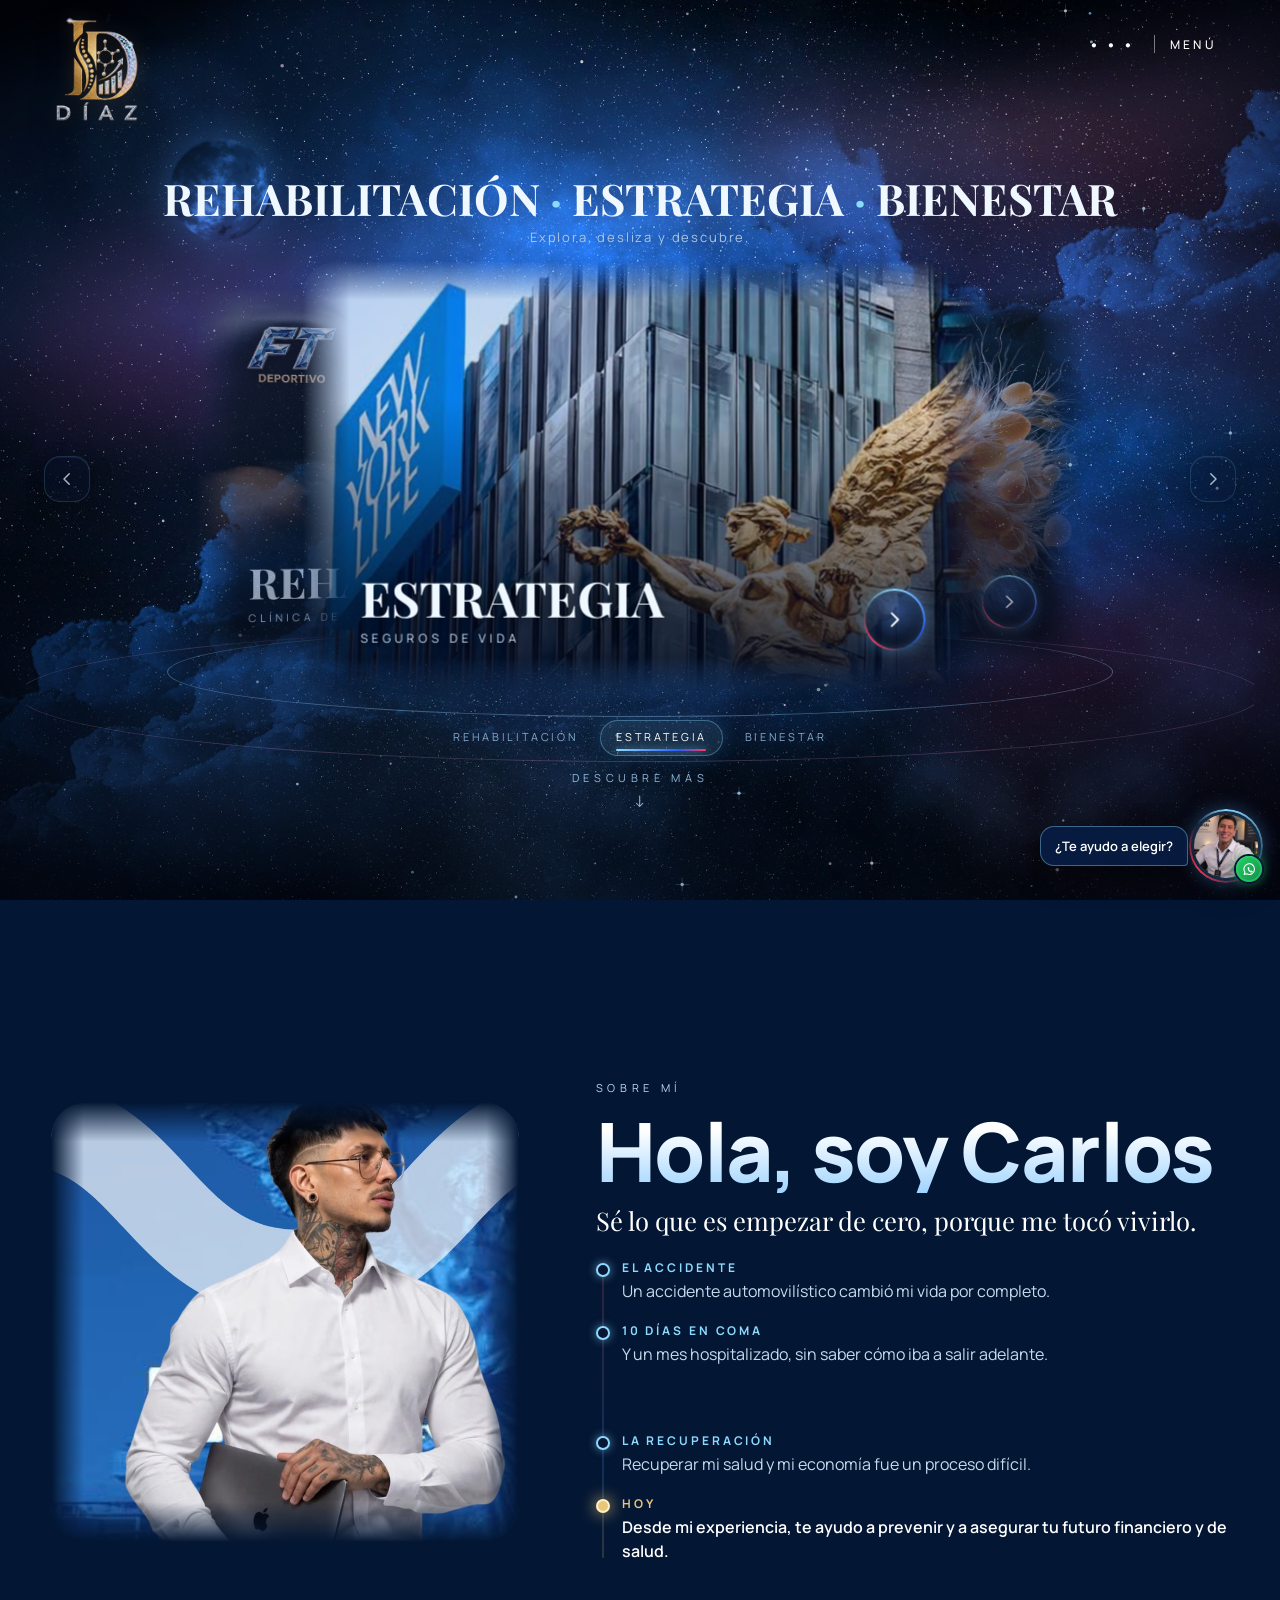
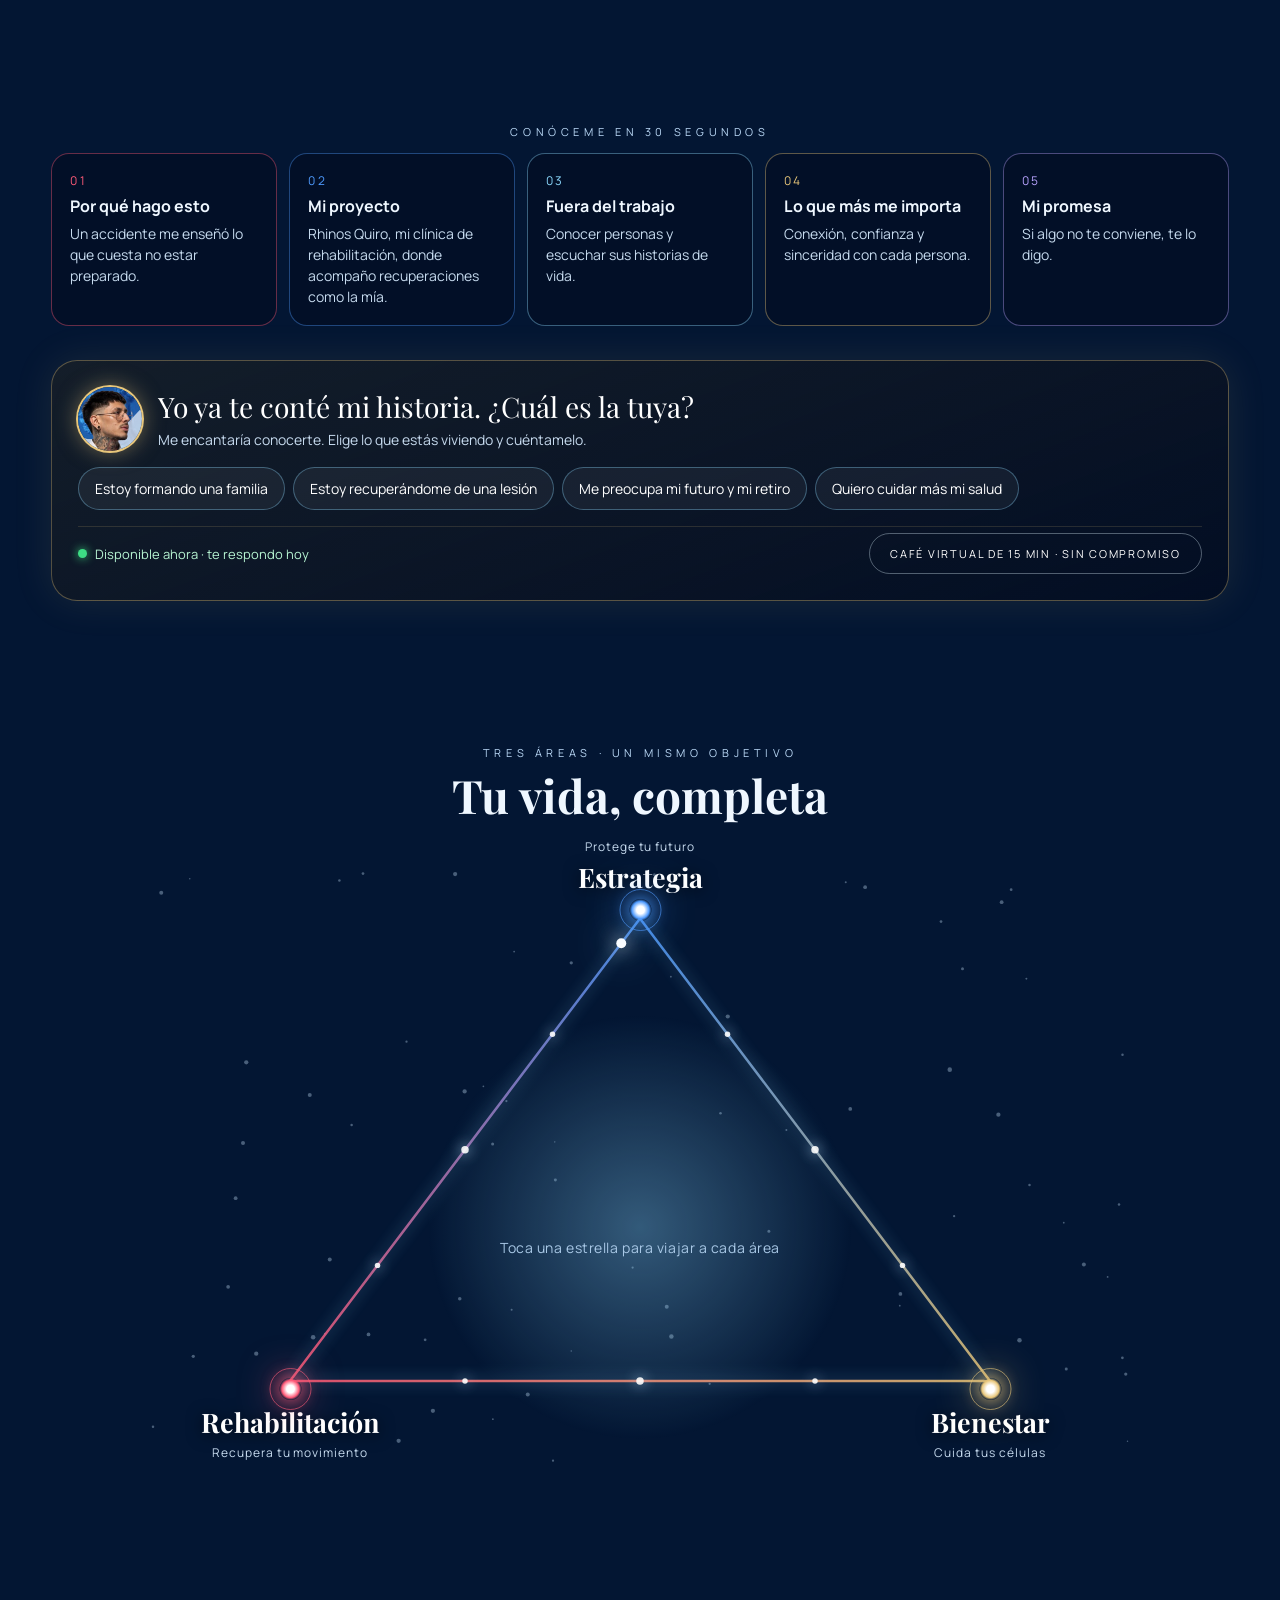
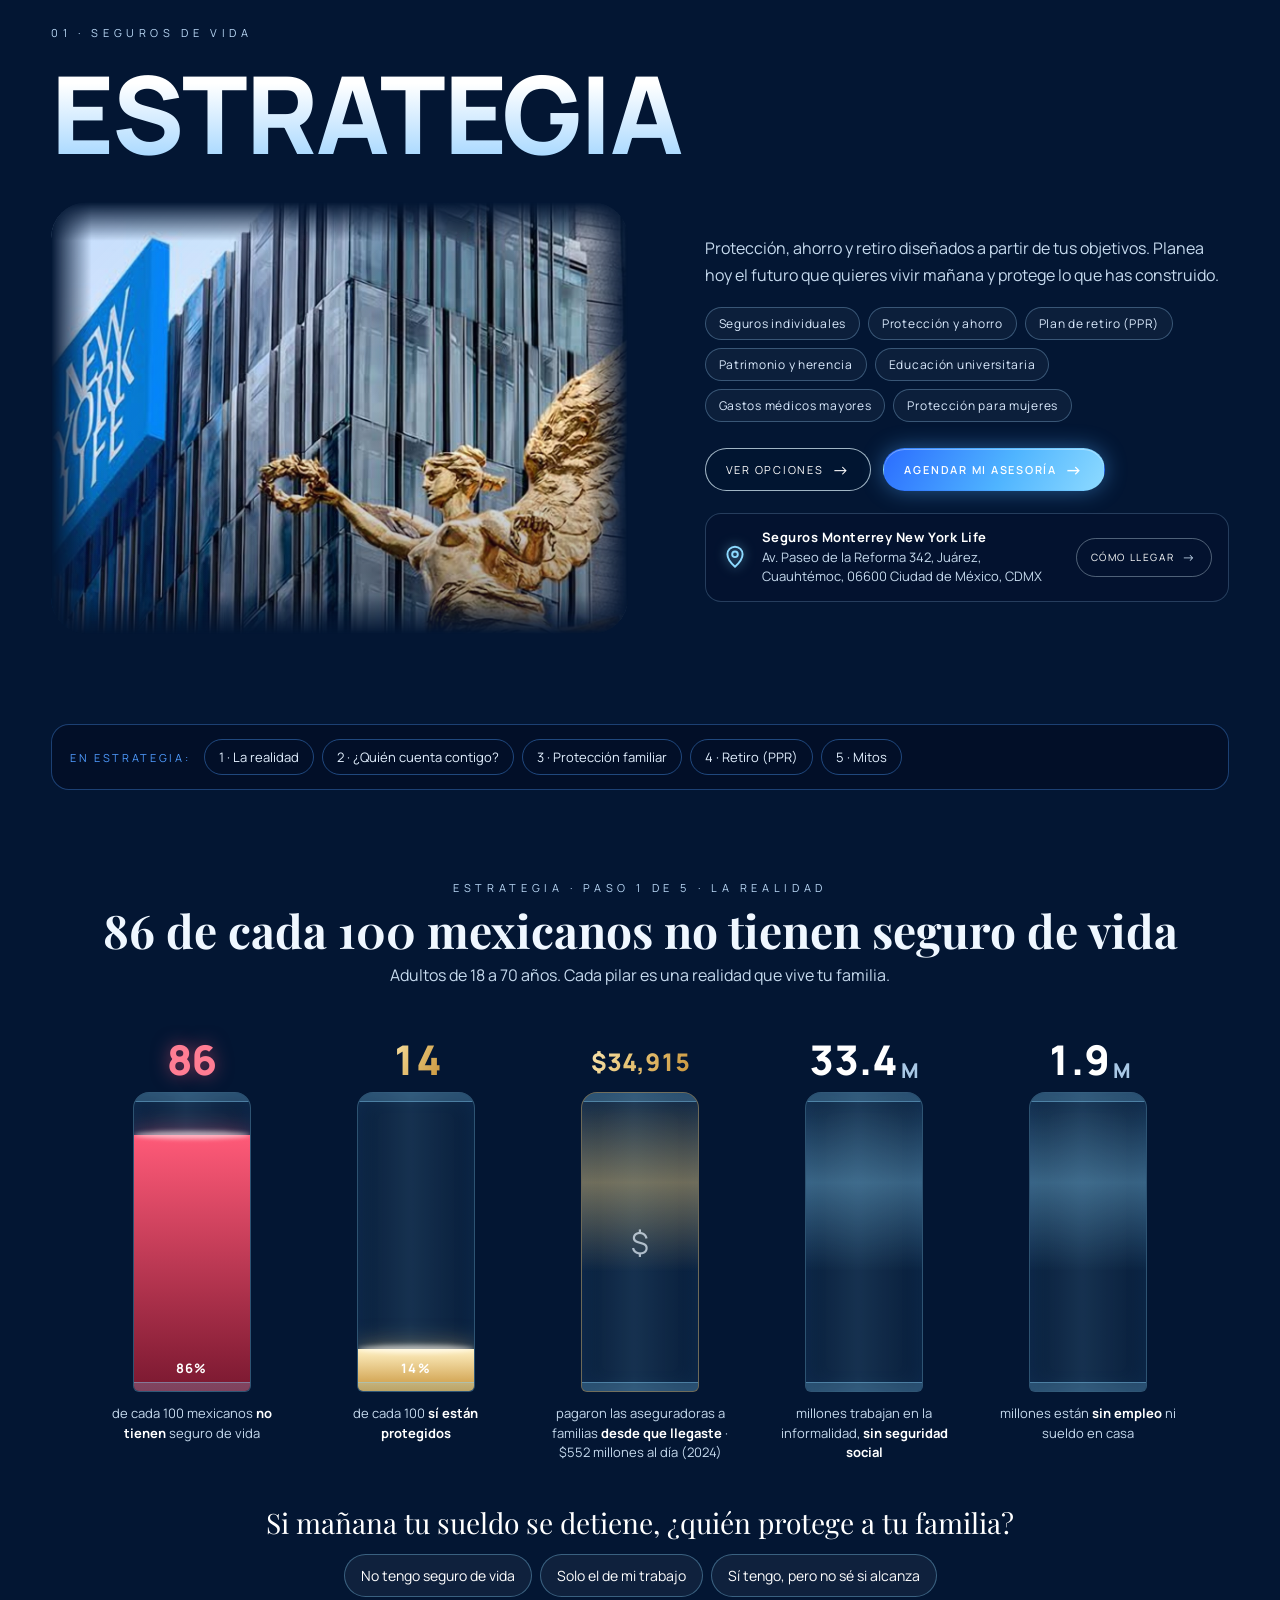
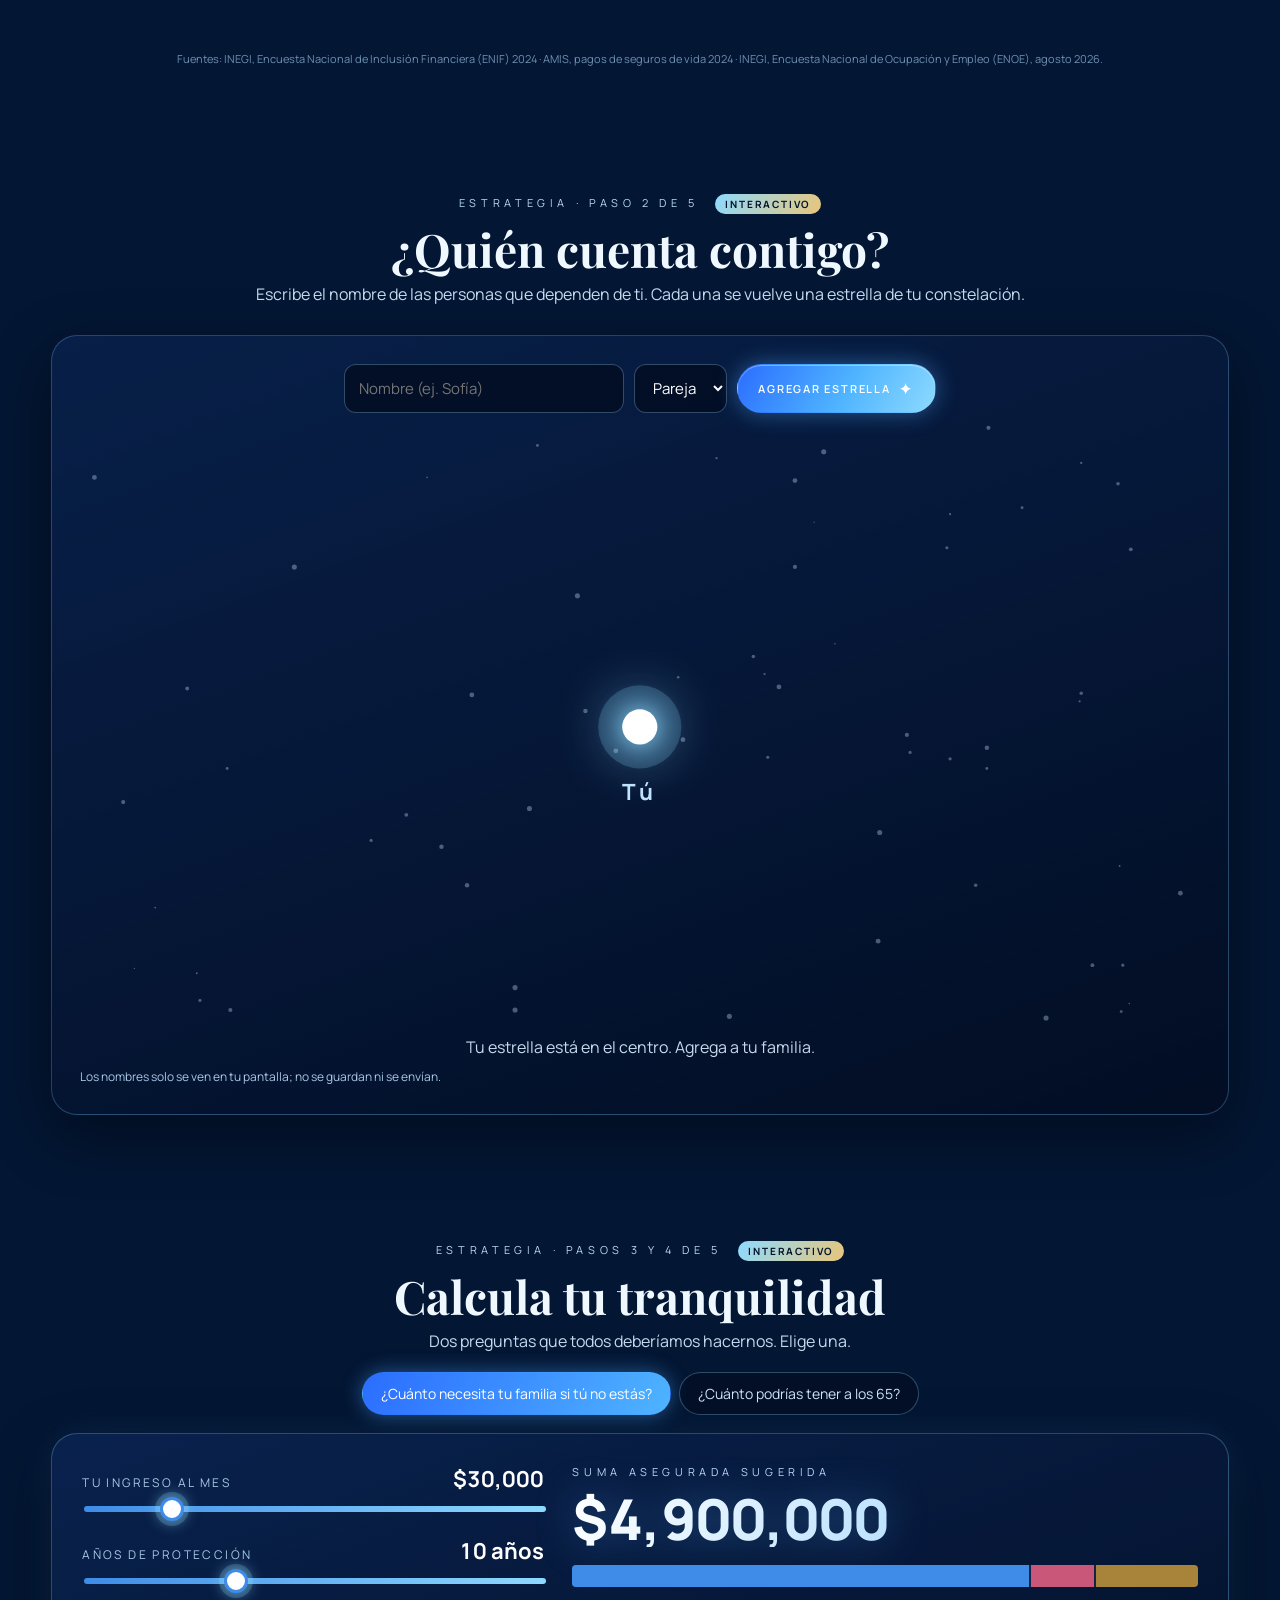
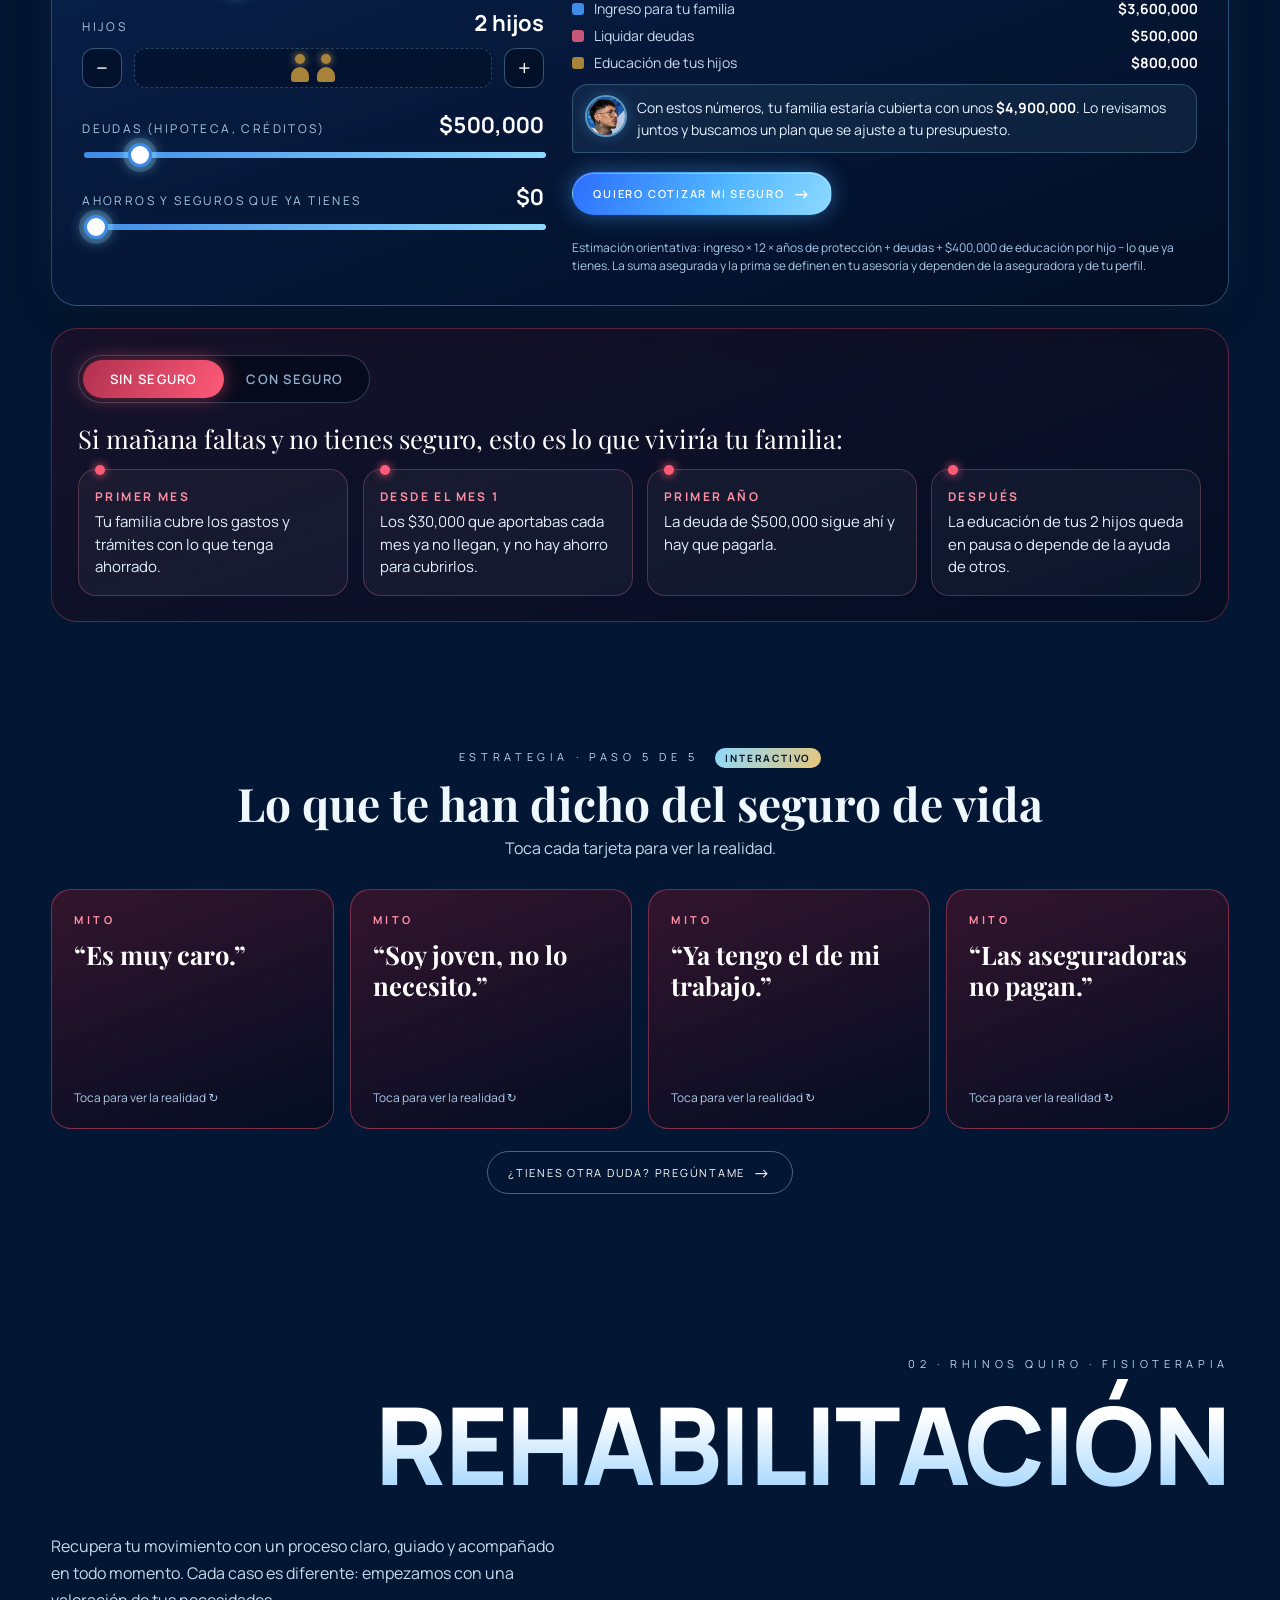
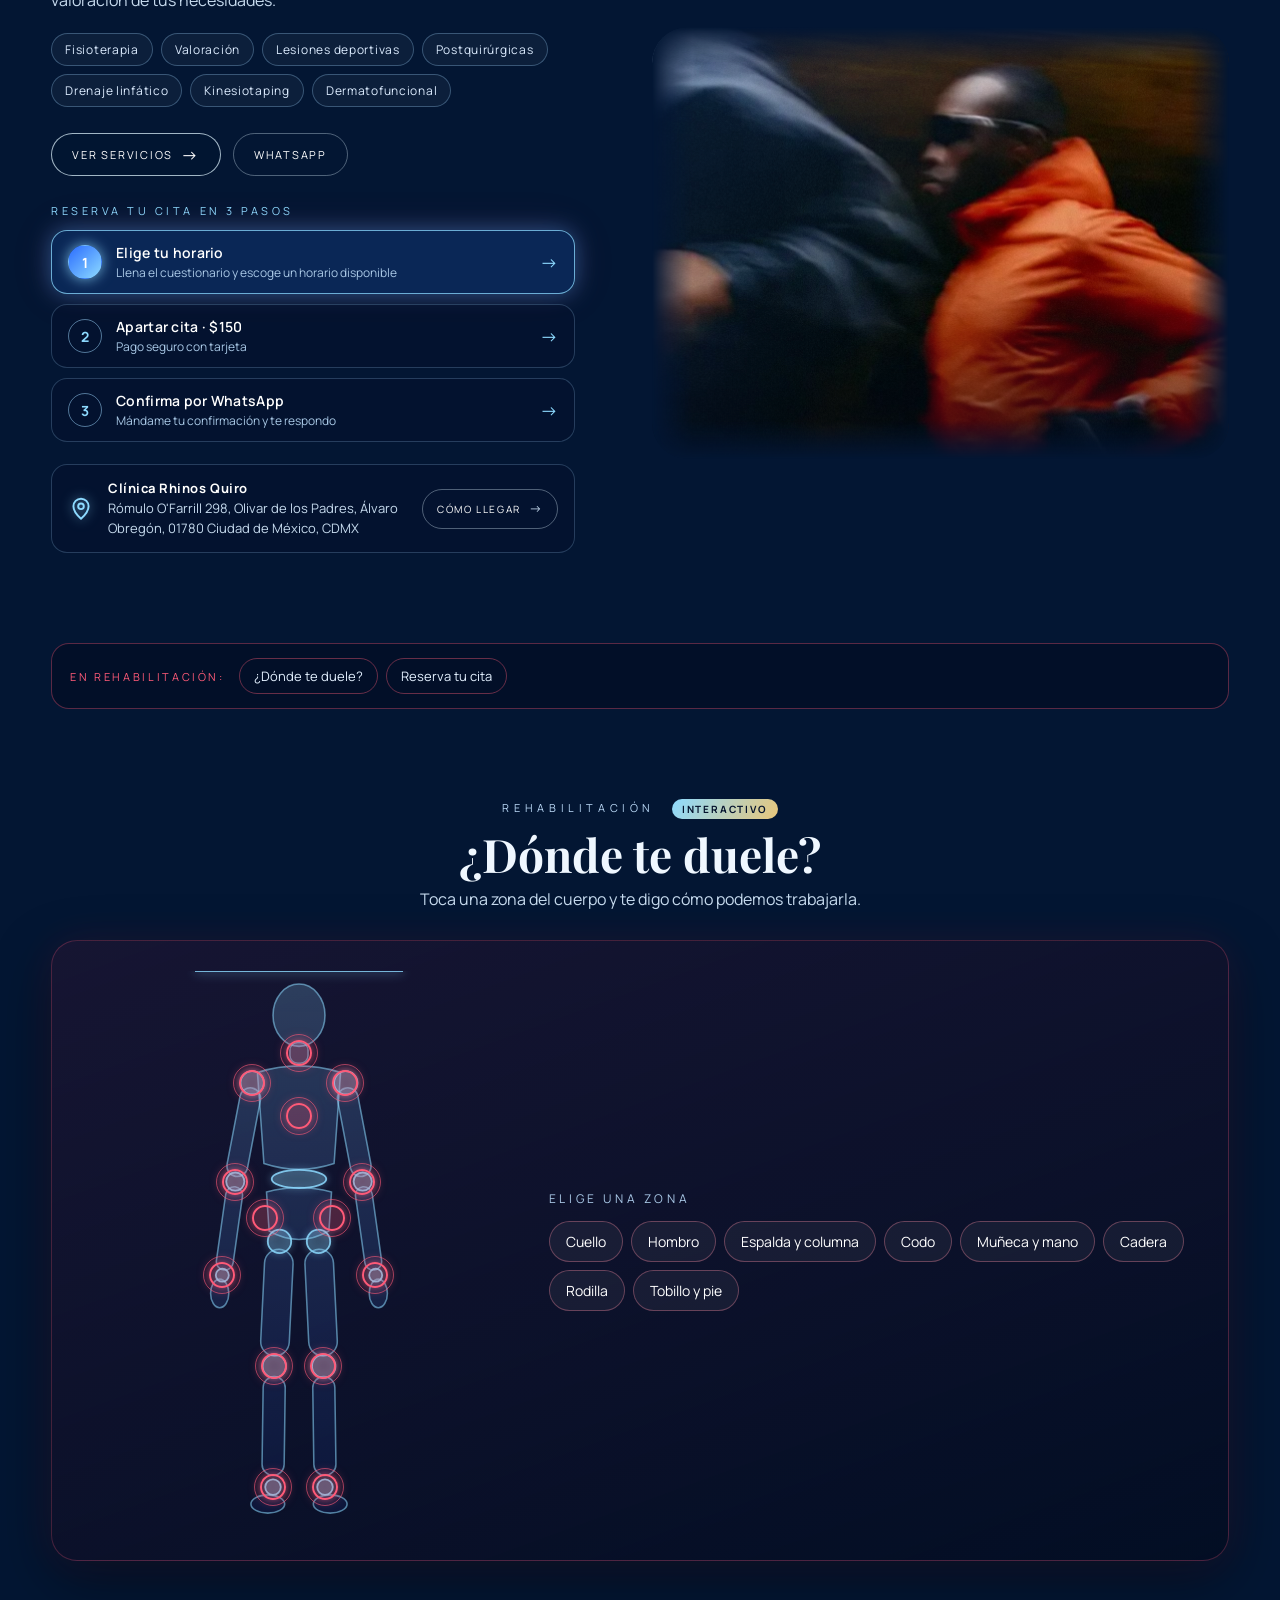
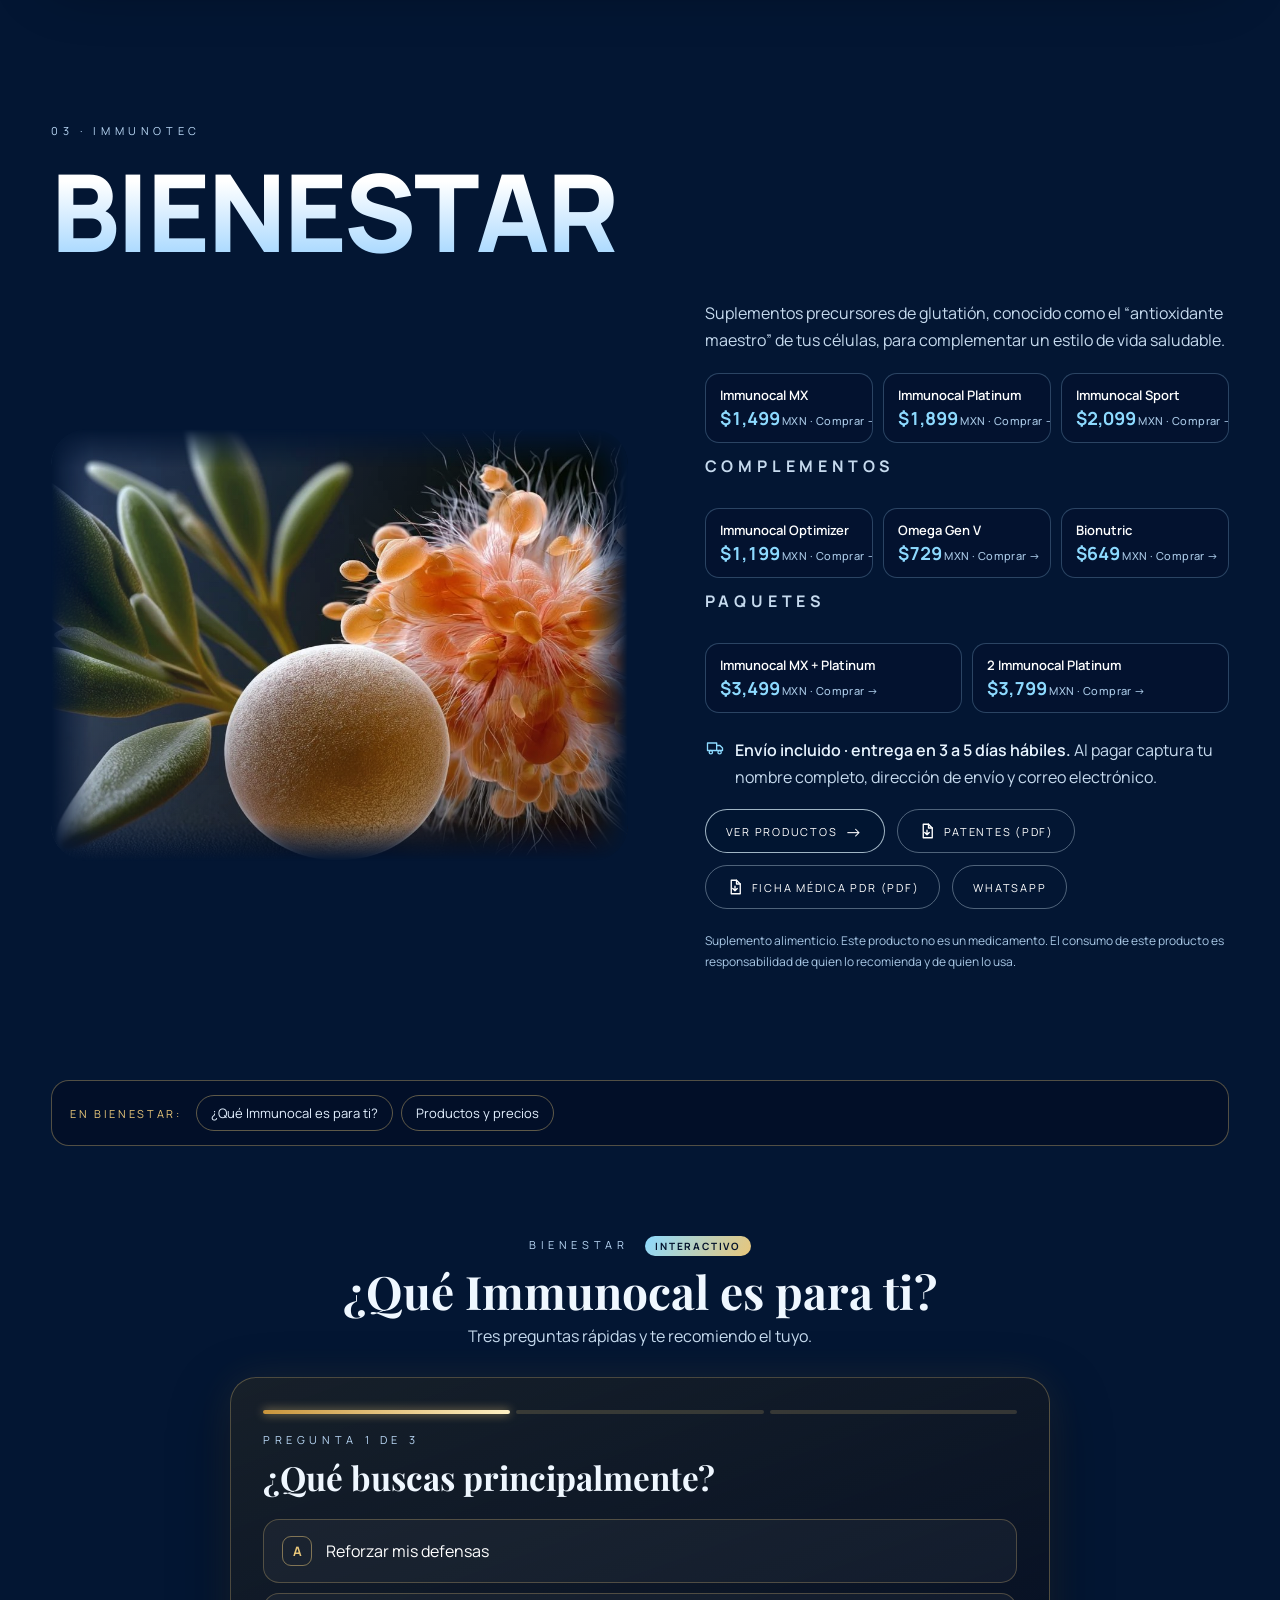
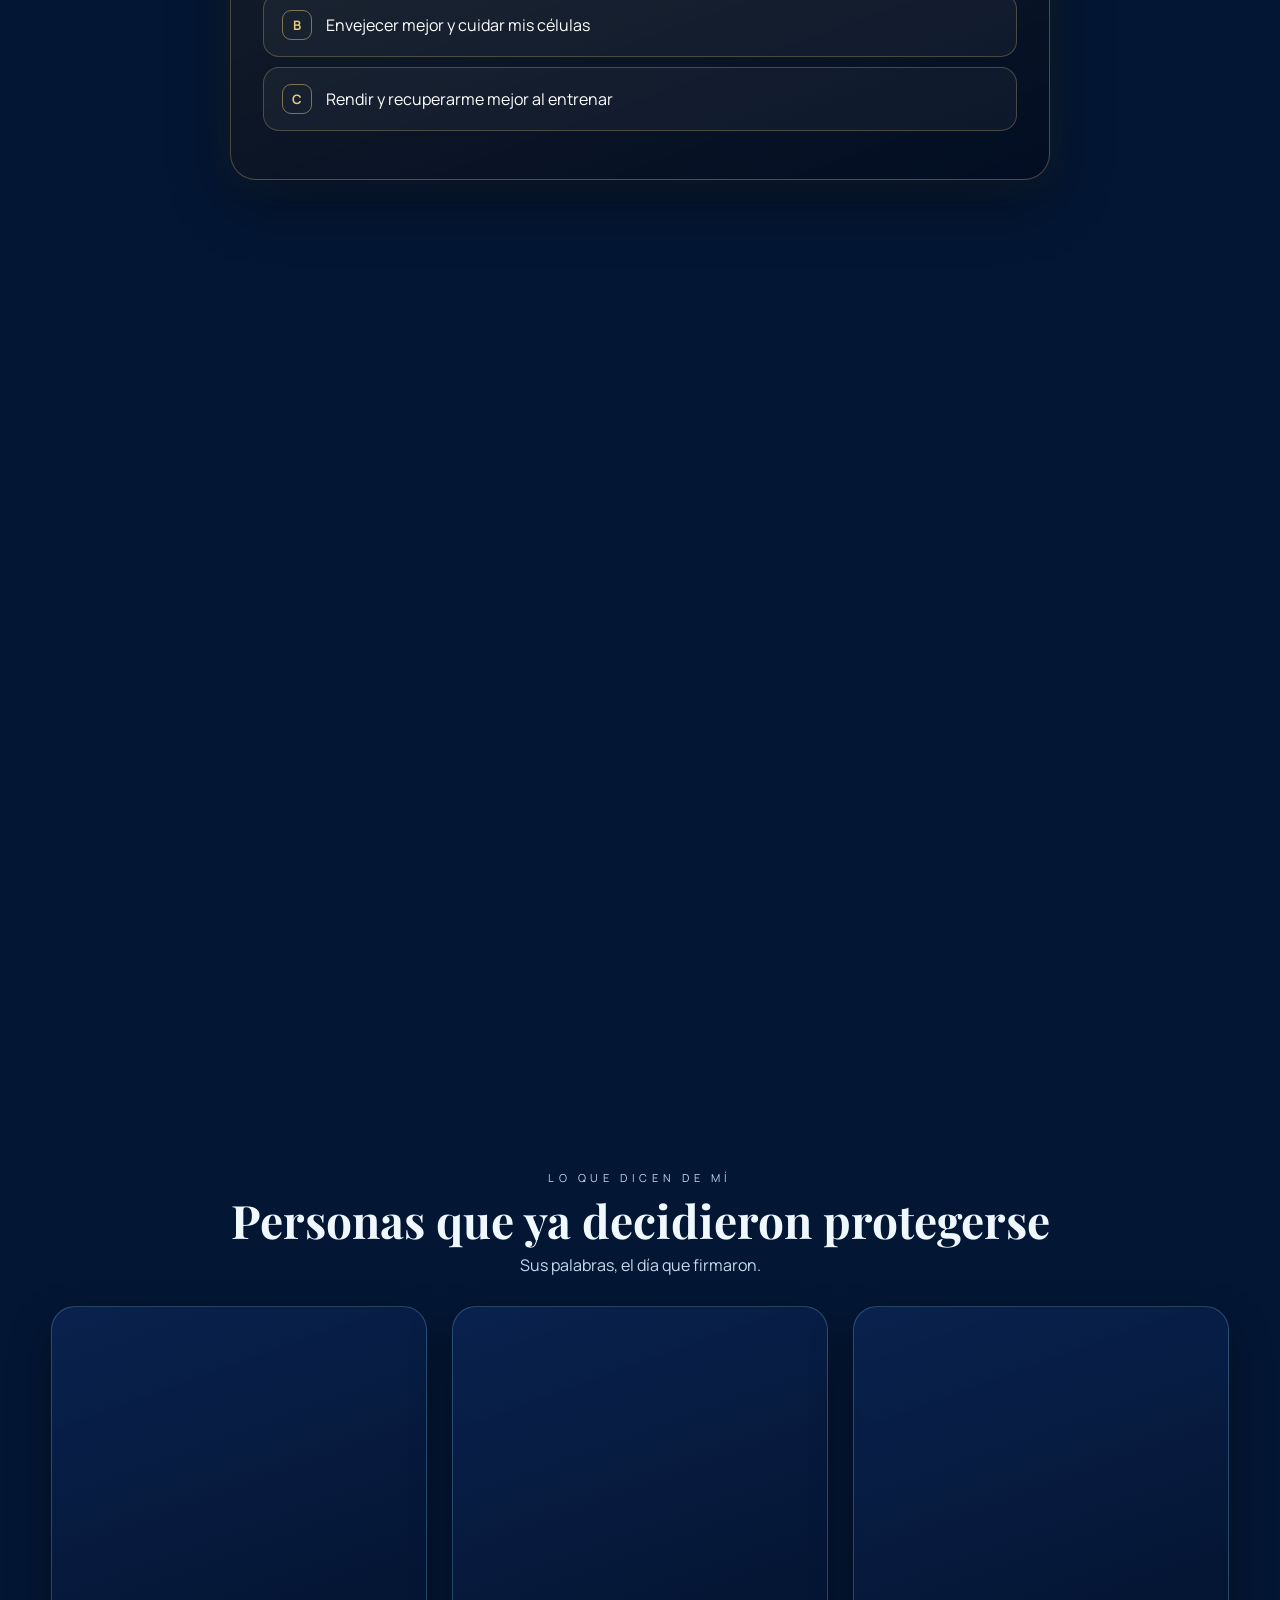
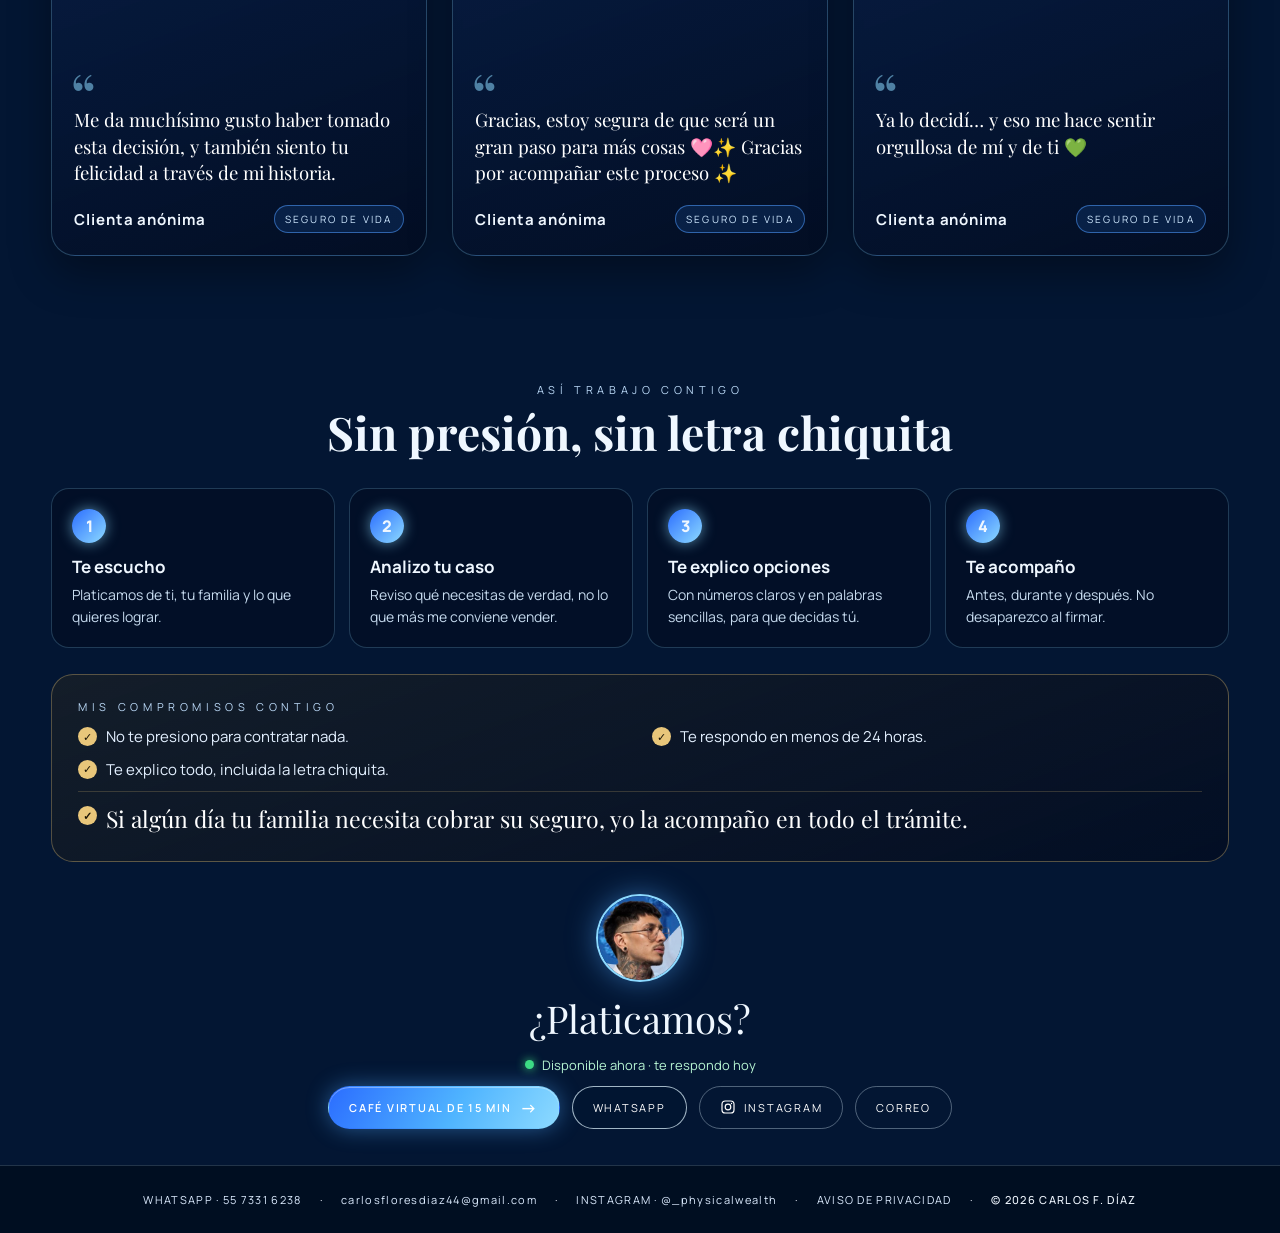
==== commit dc9ee508: "Add files via upload" ====
--- a/carlos-Flores-Diaz/index.html
+++ b/carlos-Flores-Diaz/index.html
@@ -7,13 +7,16 @@
 <meta name="description" content="Carlos Flores Díaz: asesoría en seguros de vida, ahorro y retiro; clínica de fisioterapia y rehabilitación Rhinos Quiro; y bienestar con Immunotec.">
 <meta name="theme-color" content="#031633">
 
-<!-- Vista previa al compartir el enlace (WhatsApp, Facebook).
-     Cuando publiques el sitio, cambia la imagen por la dirección completa,
-     por ejemplo: https://tudominio.com/assets/logo-diaz.png -->
+<!-- Vista previa al compartir el enlace (WhatsApp, Facebook) -->
+<link rel="canonical" href="https://carlos-flores-diaz.vercel.app/">
 <meta property="og:type" content="website">
+<meta property="og:url" content="https://carlos-flores-diaz.vercel.app/">
+<meta property="og:site_name" content="JD Díaz">
+<meta property="og:locale" content="es_MX">
 <meta property="og:title" content="Carlos Flores Díaz">
 <meta property="og:description" content="Estrategia · Rehabilitación · Bienestar. Explora, desliza y descubre.">
-<meta property="og:image" content="assets/logo-diaz.png">
+<meta property="og:image" content="https://carlos-flores-diaz.vercel.app/assets/logo-diaz.png">
+<meta name="twitter:card" content="summary">
 
 <link rel="icon" type="image/webp" href="assets/logo-diaz-transparente.webp">
 <link rel="preconnect" href="https://fonts.googleapis.com">
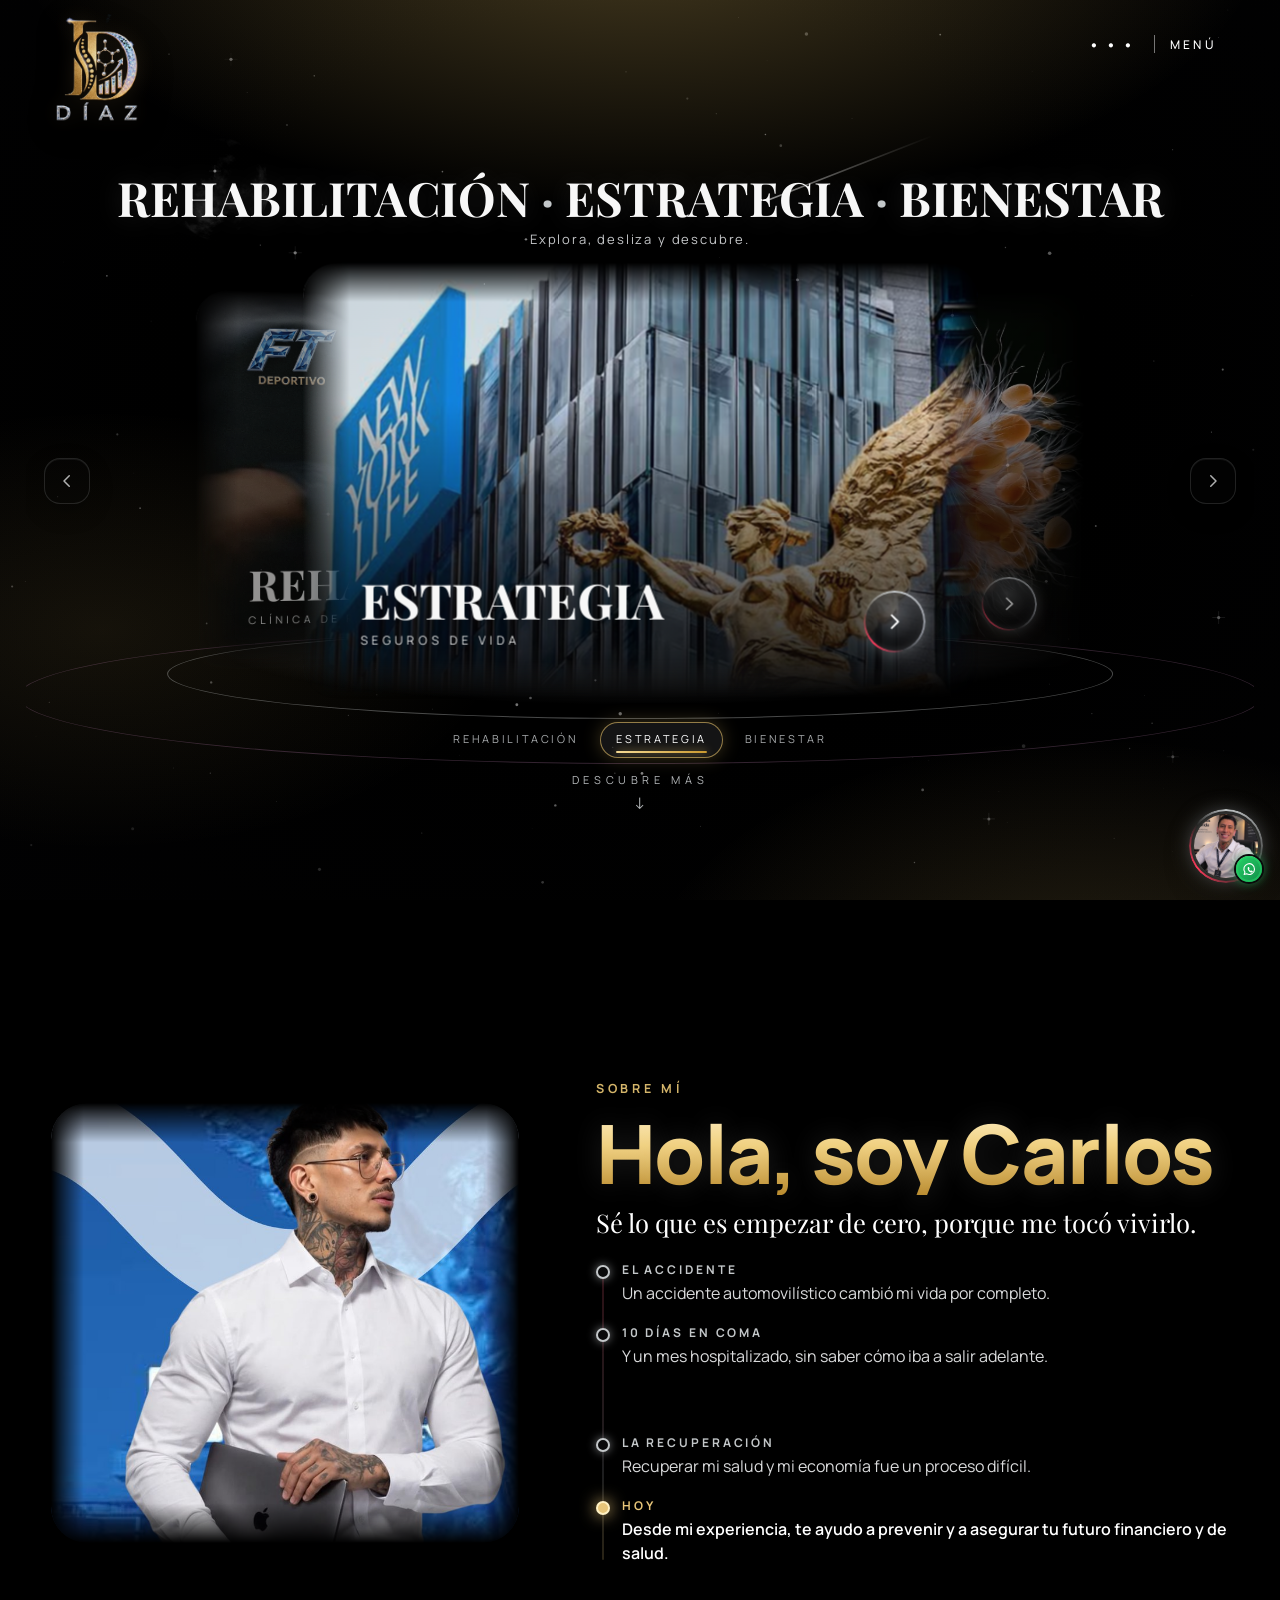
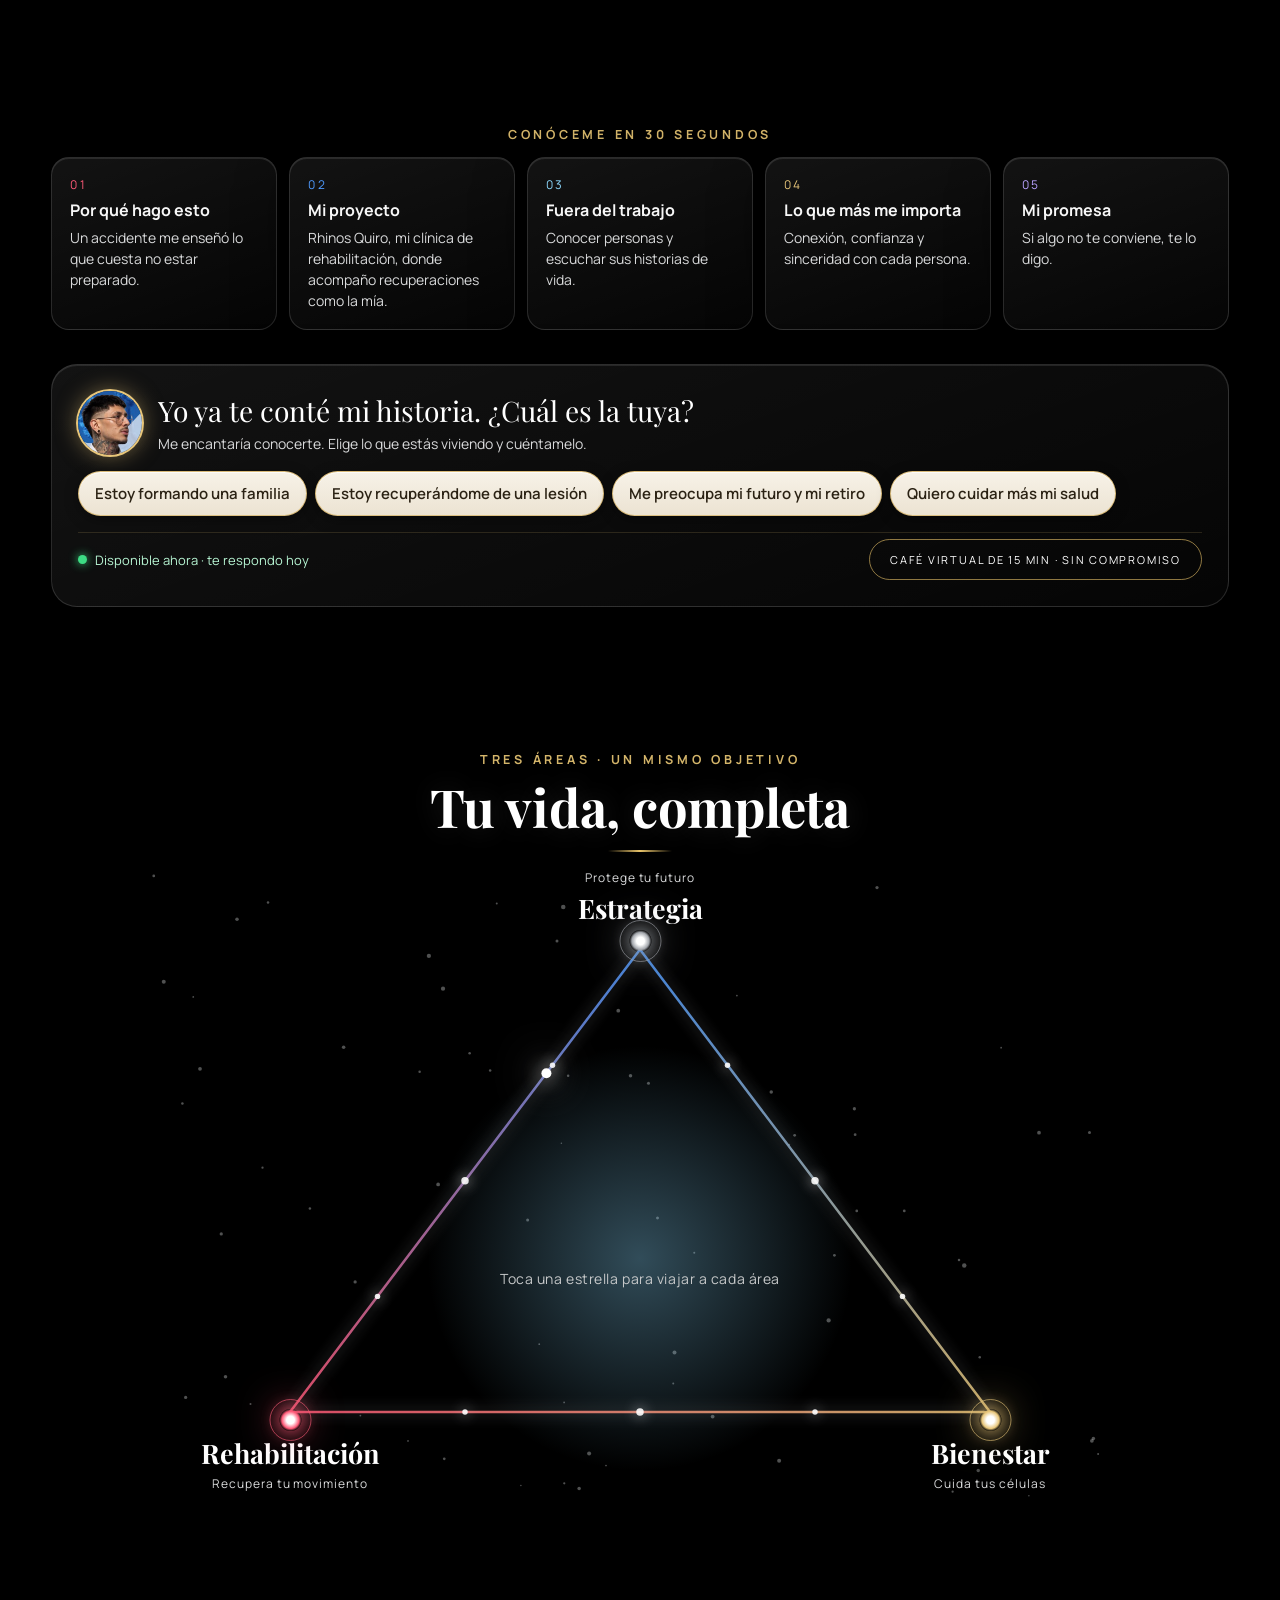
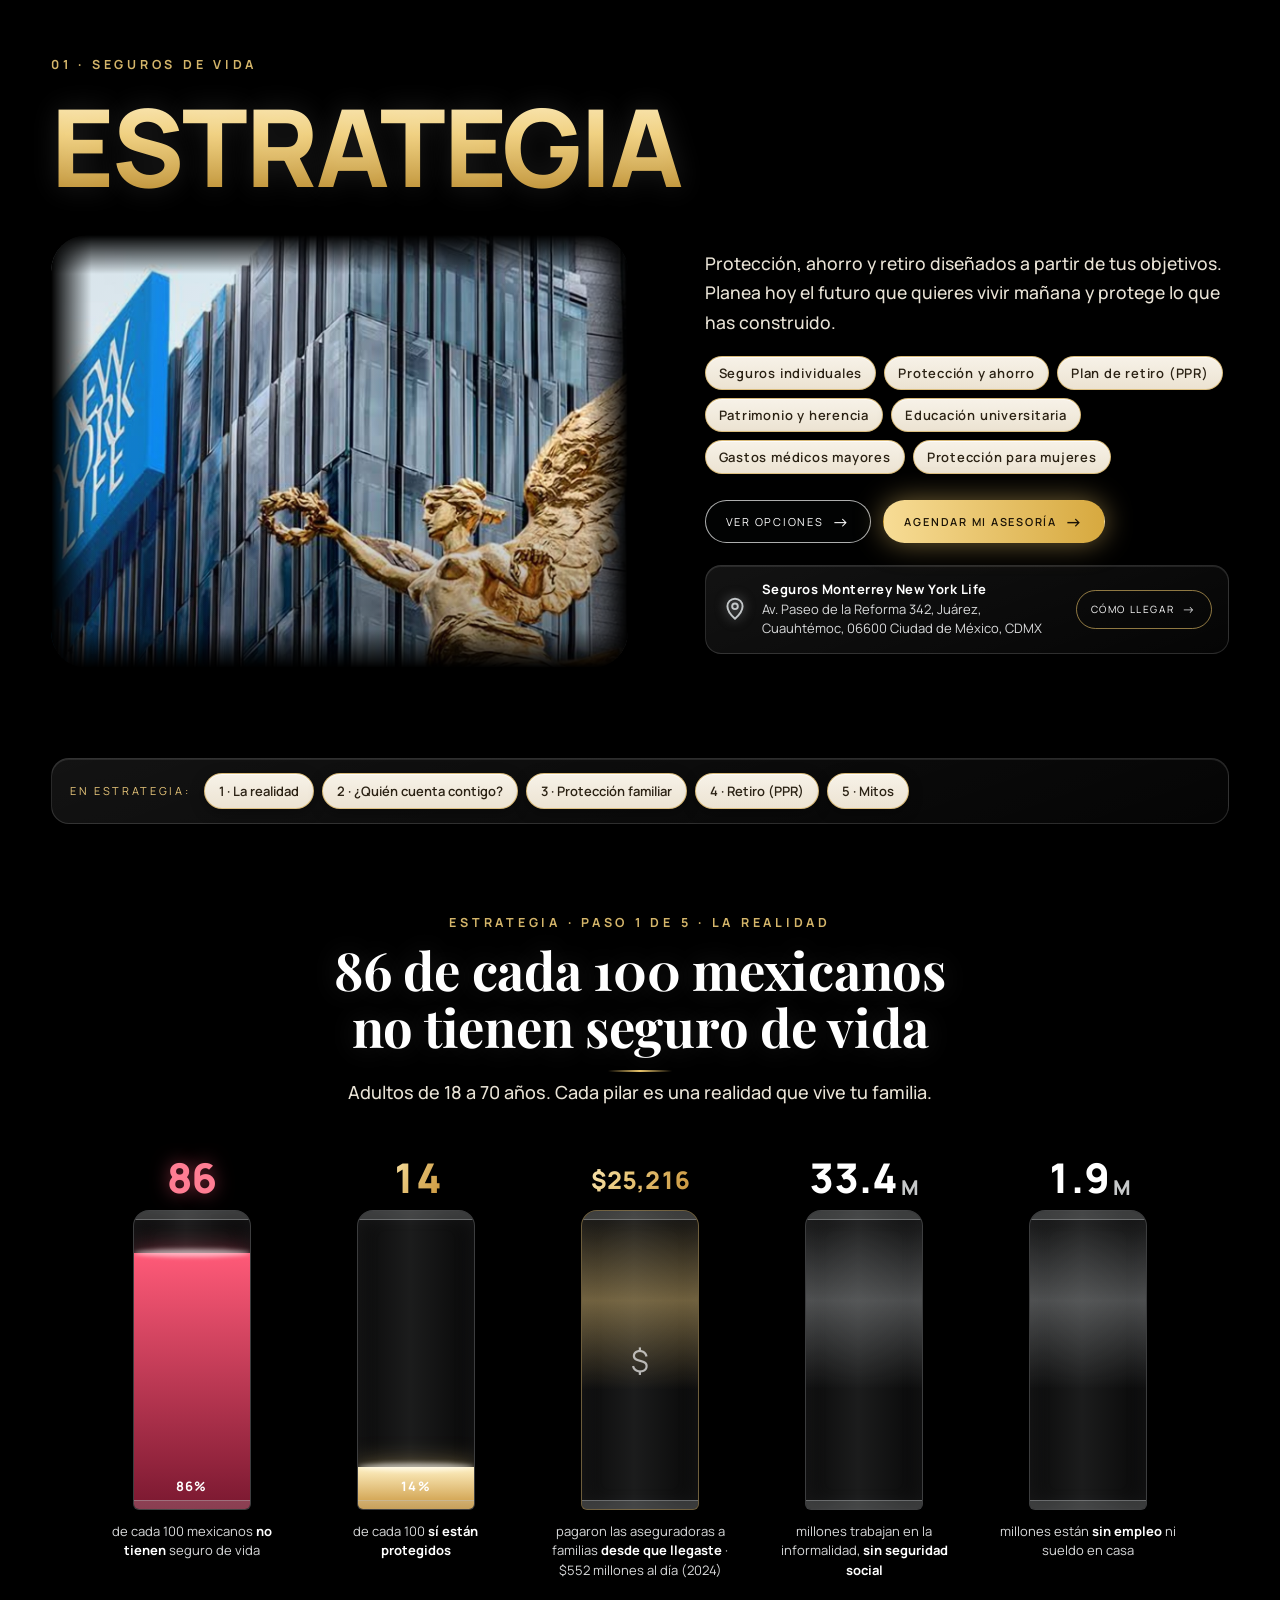
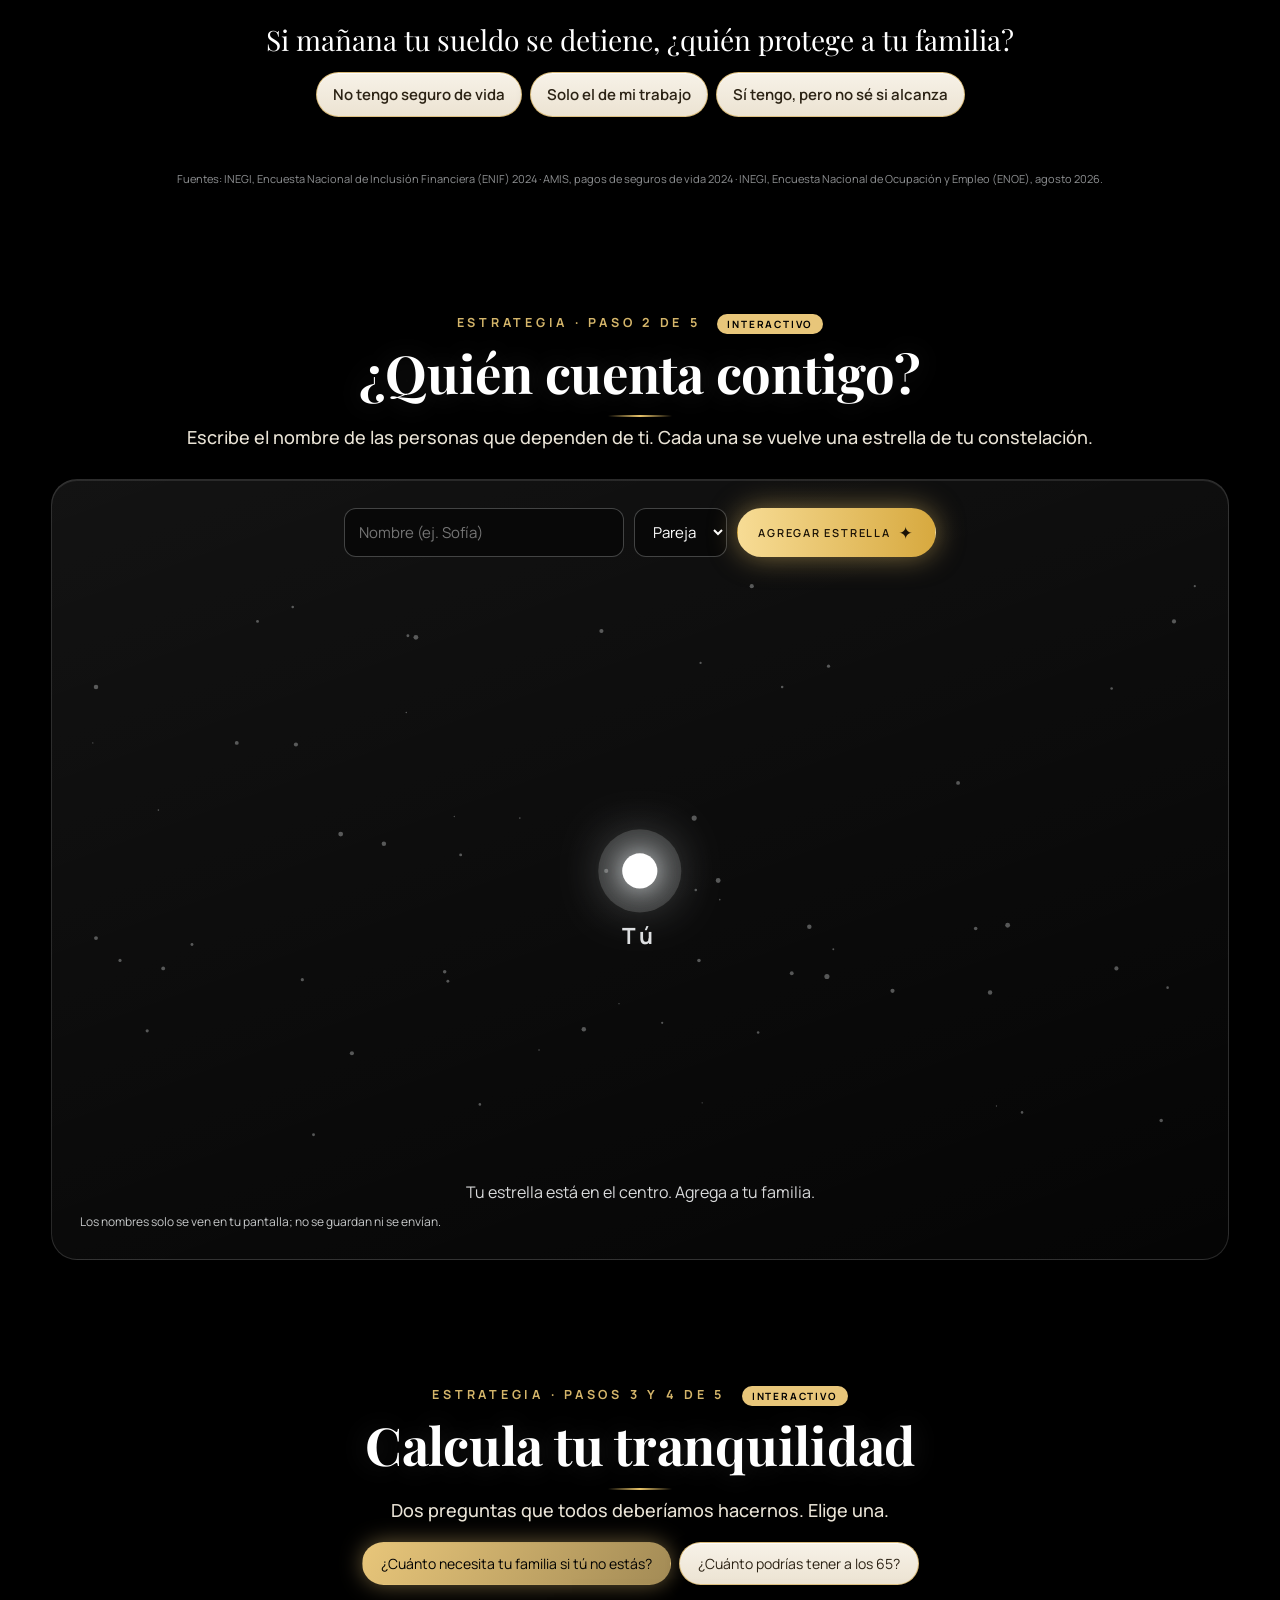
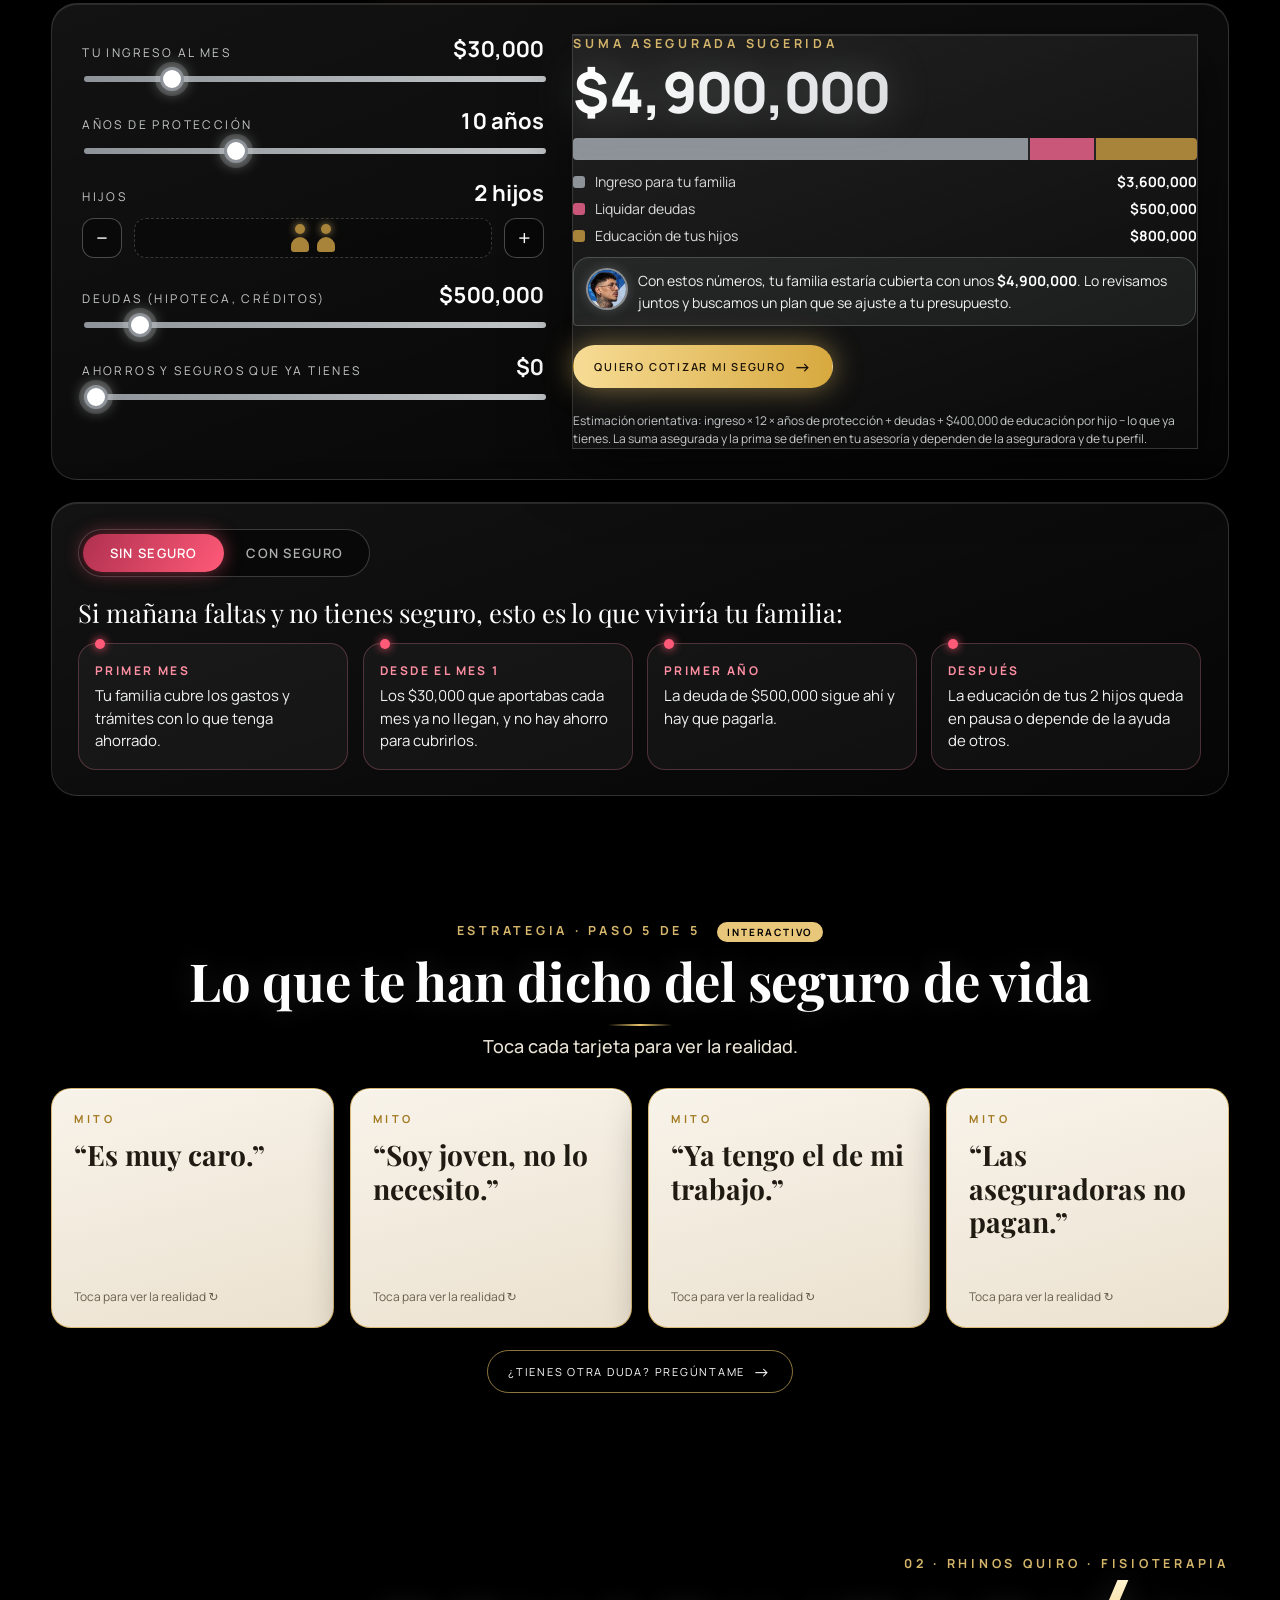
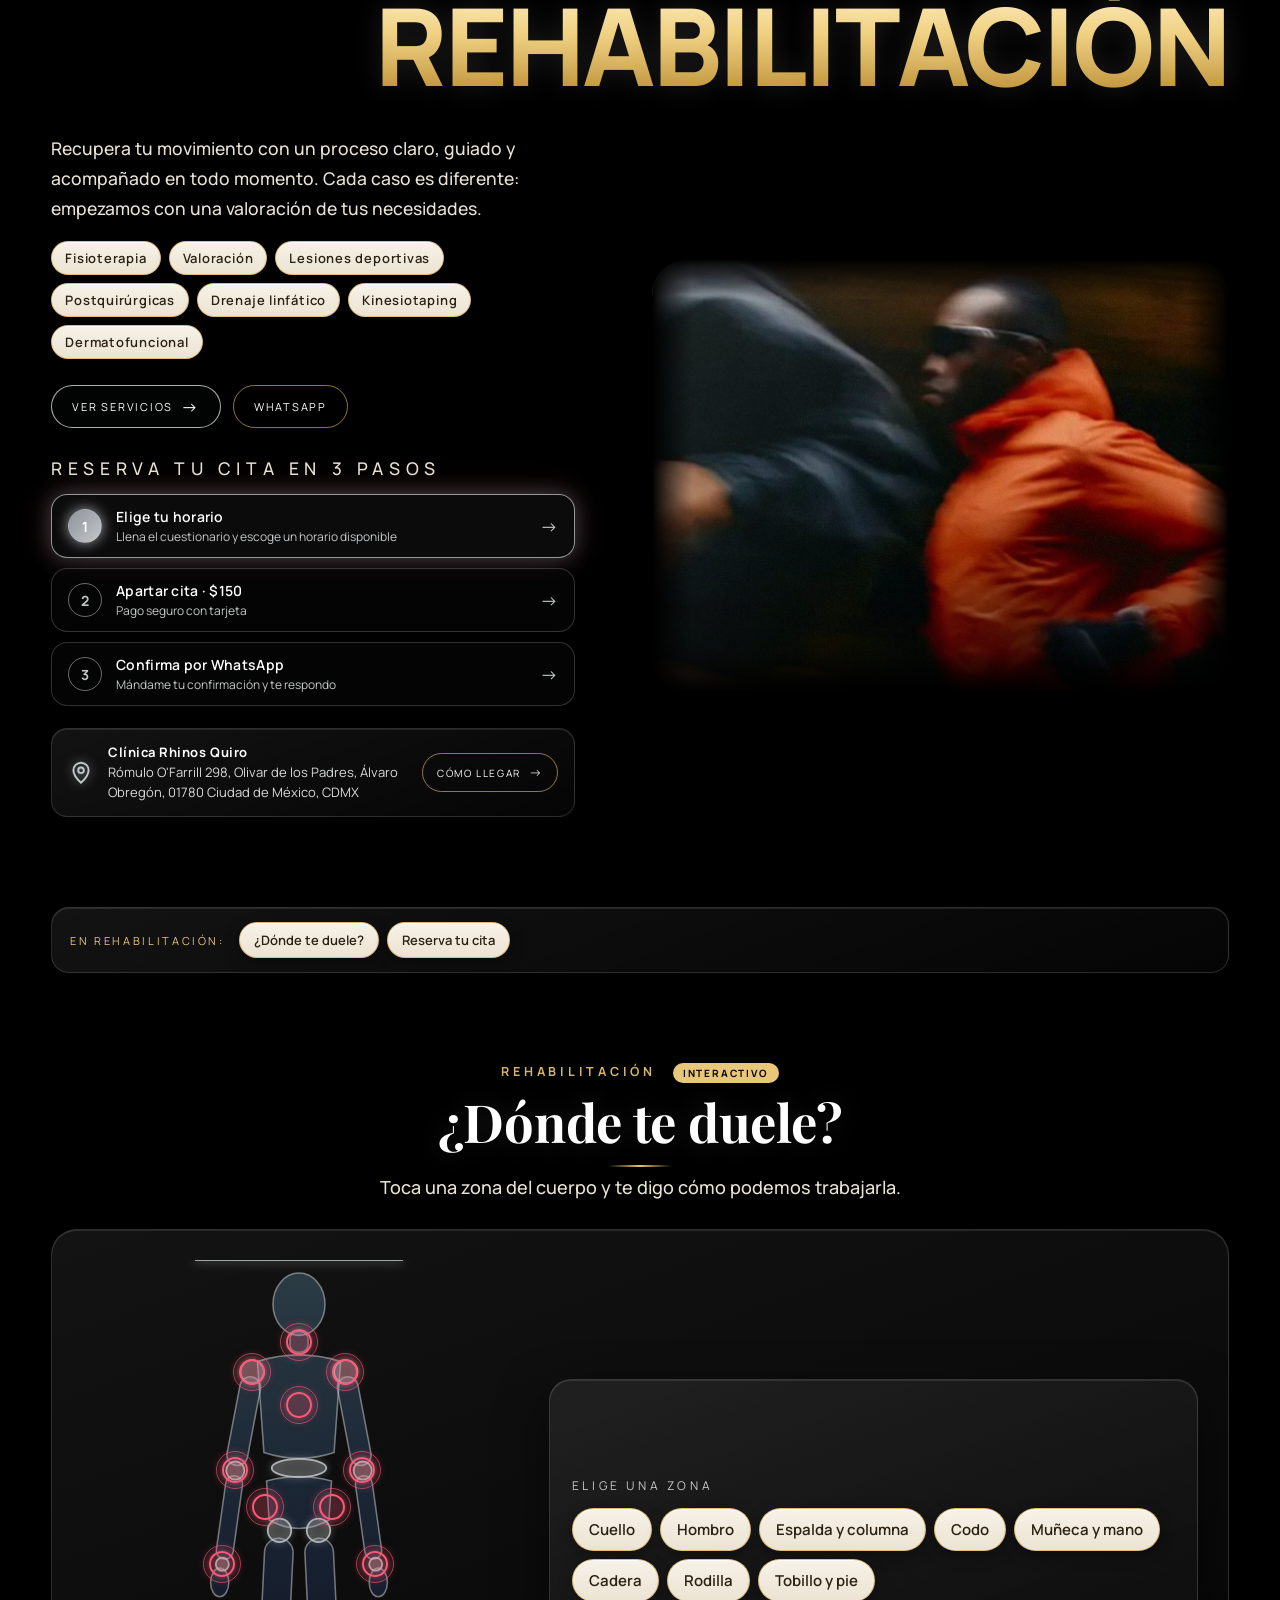
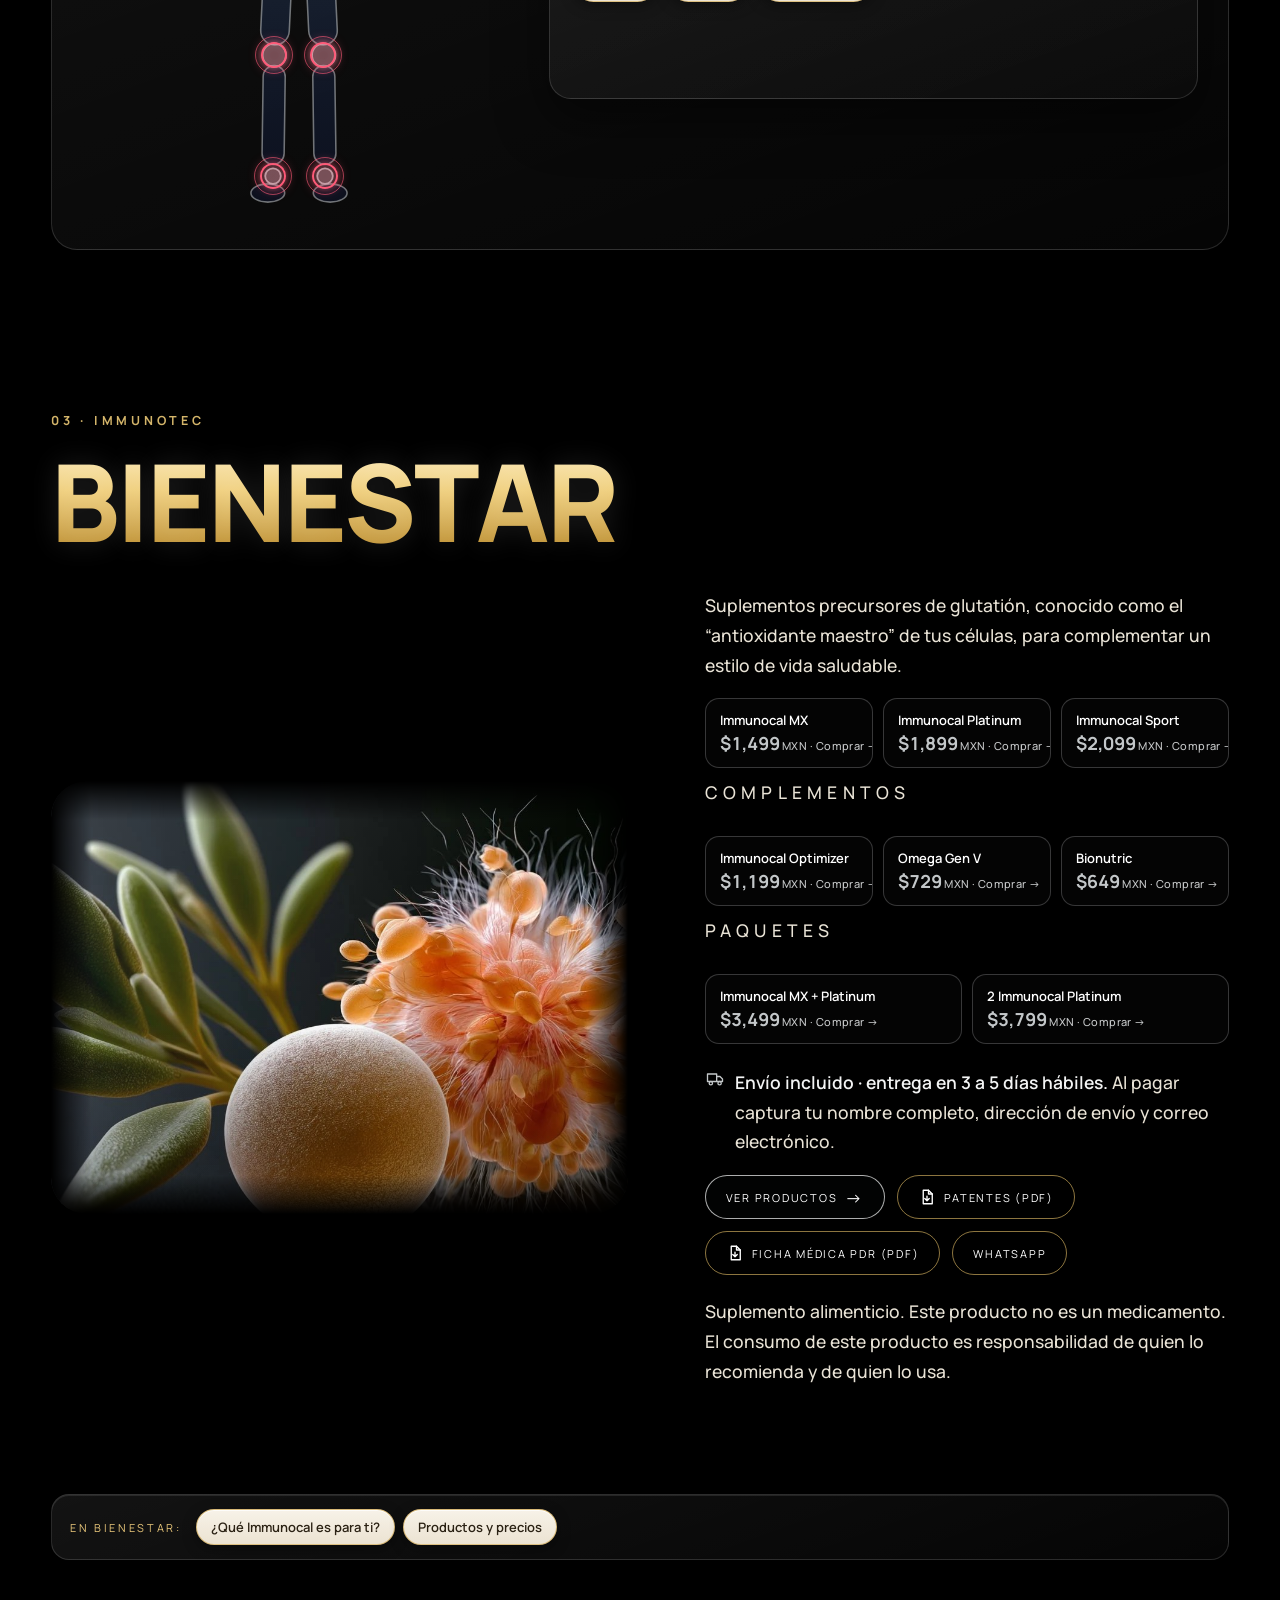
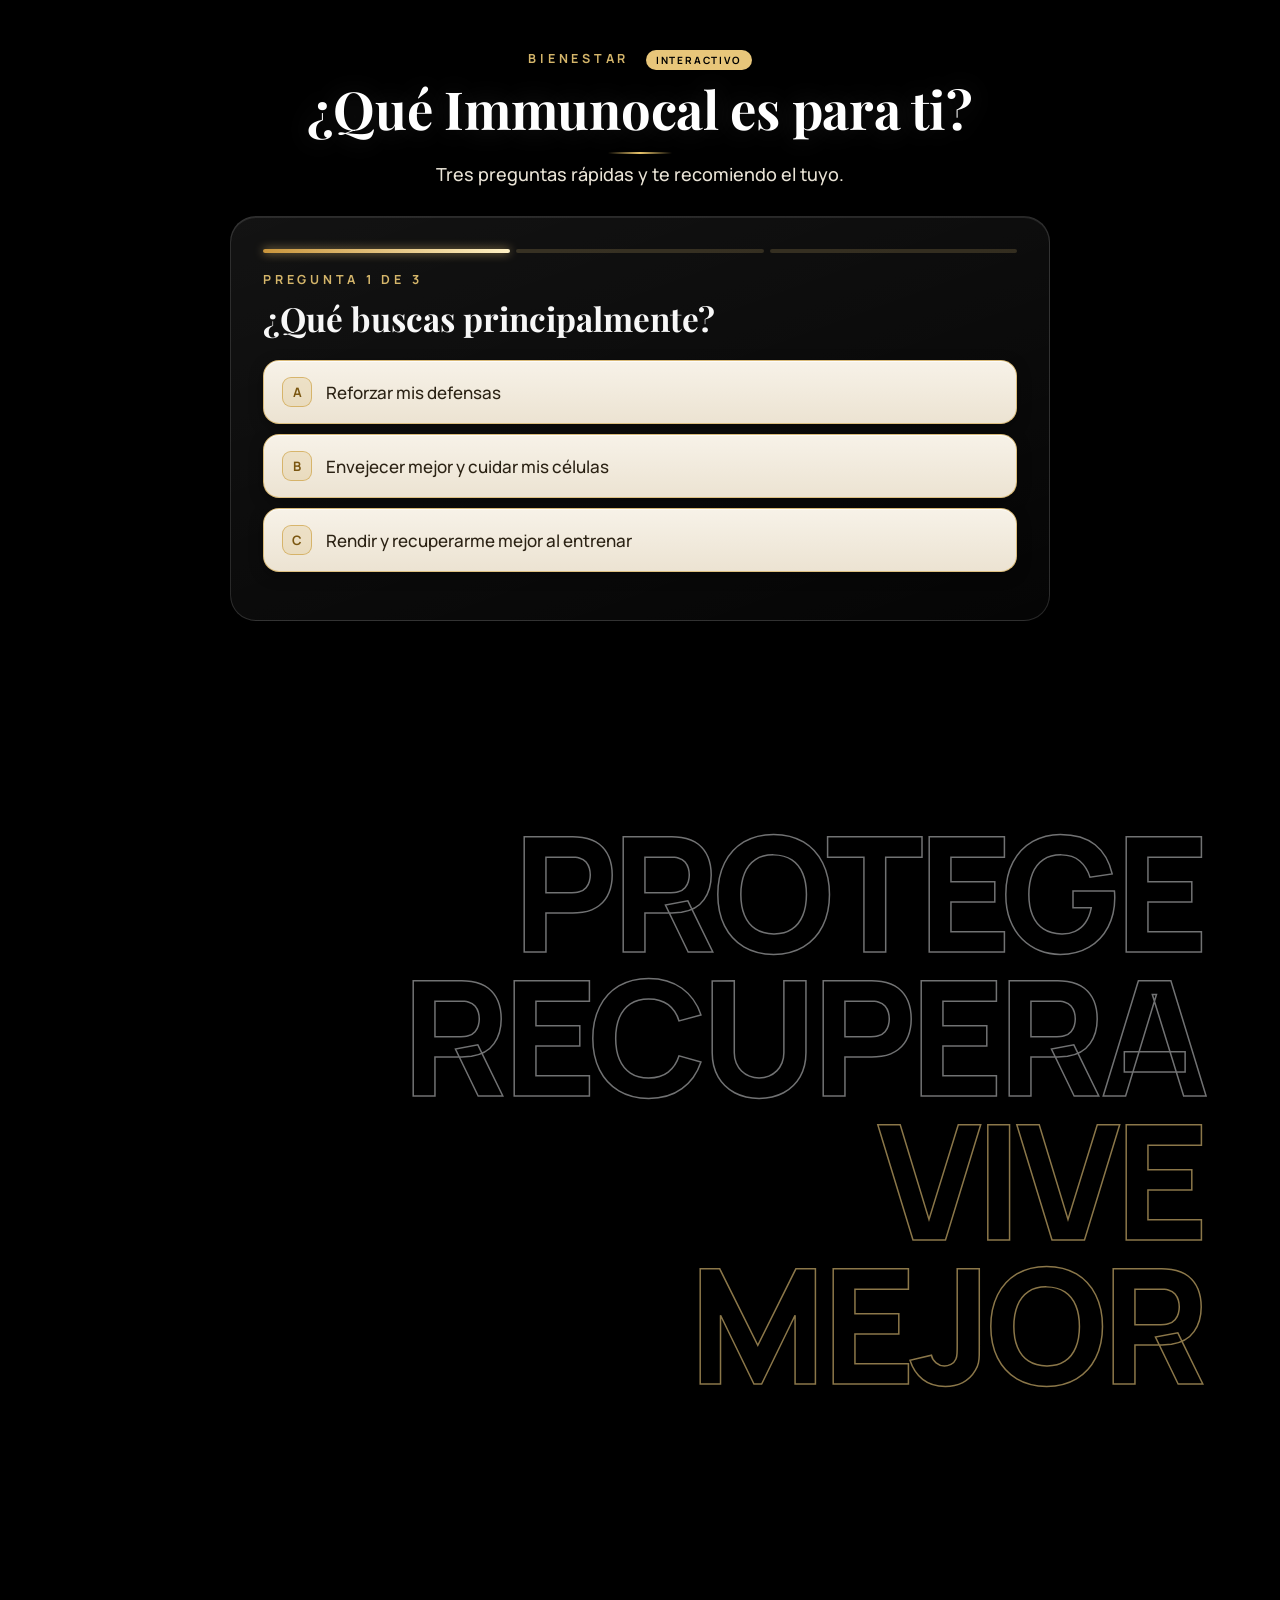
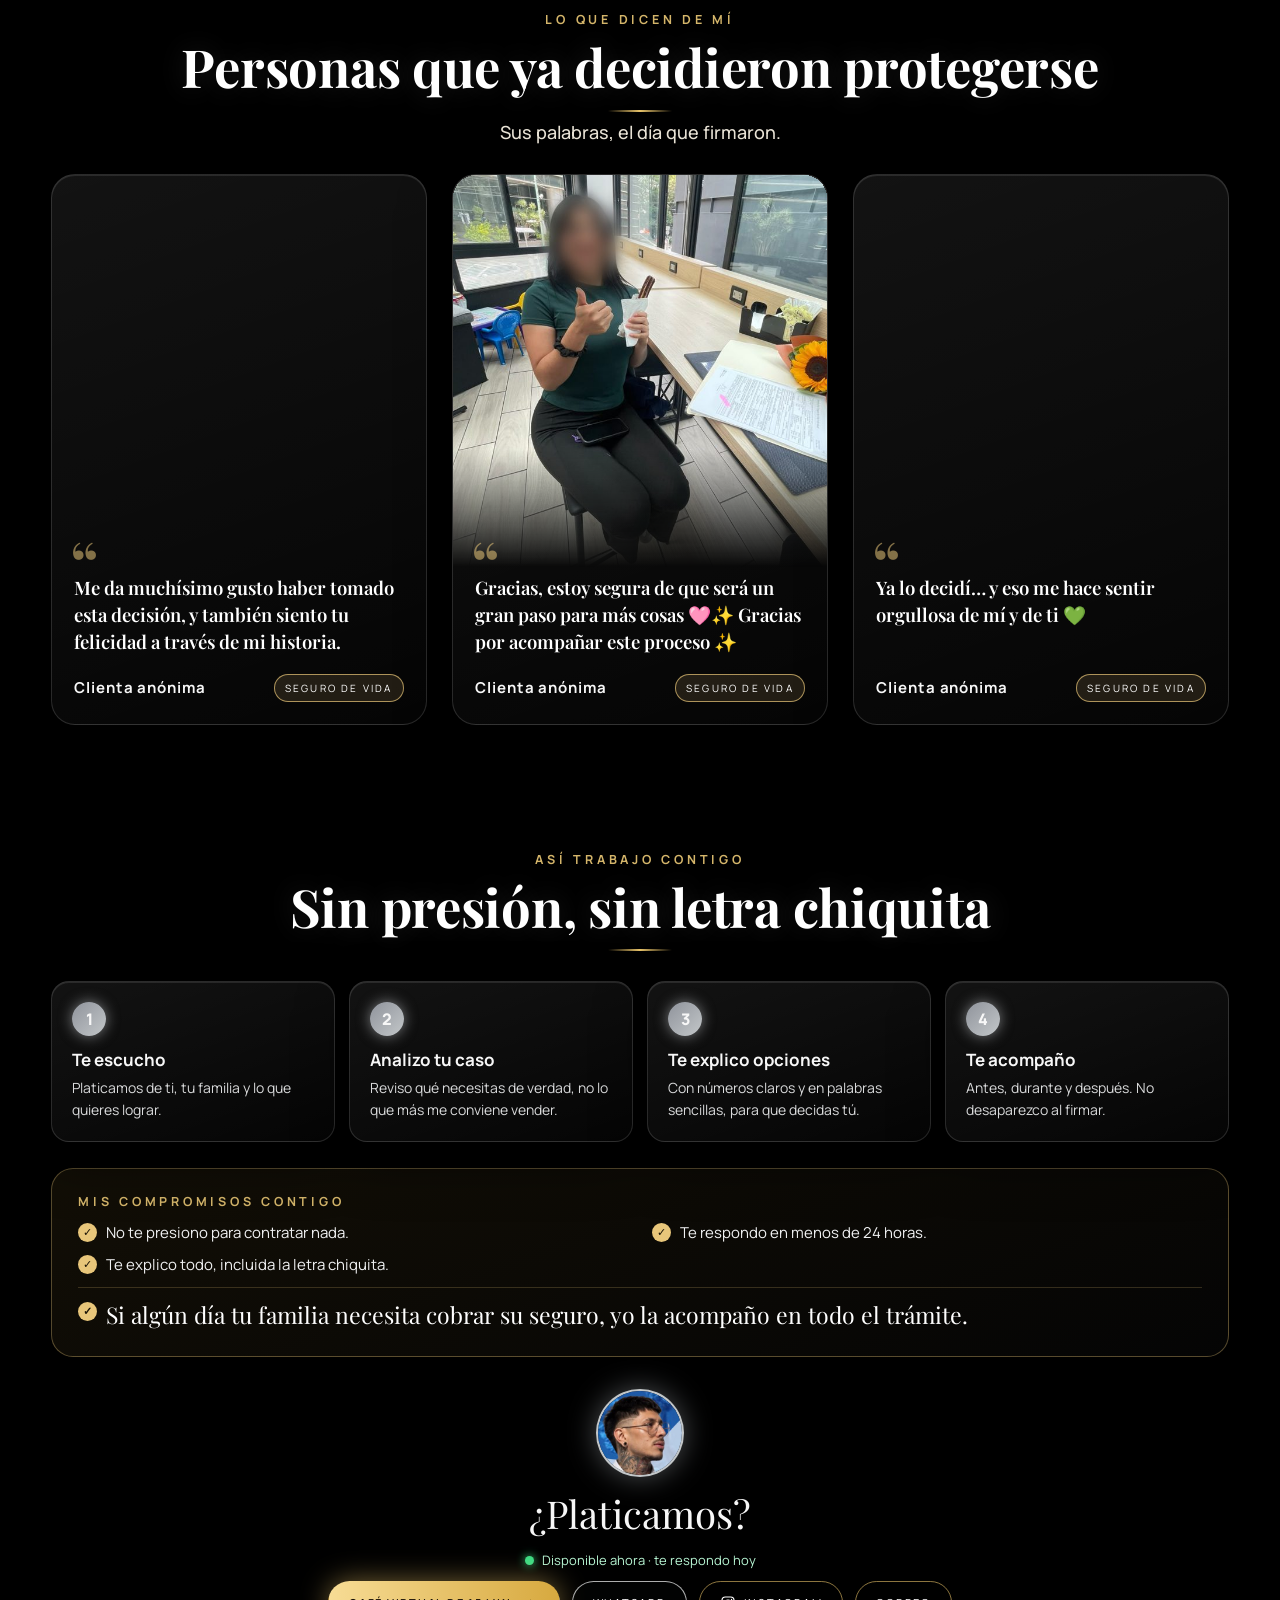
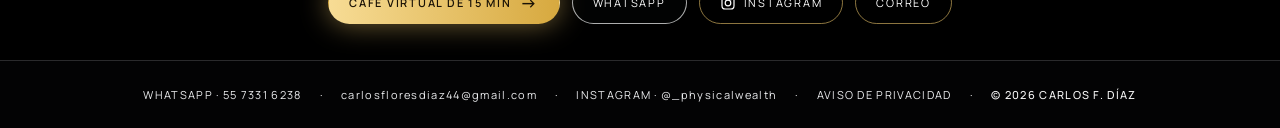
==== commit 62ff45d1: "Add files via upload" ====
--- a/carlos-Flores-Diaz/index.html
+++ b/carlos-Flores-Diaz/index.html
@@ -5,7 +5,7 @@
 <meta name="viewport" content="width=device-width,initial-scale=1,viewport-fit=cover">
 <title>Carlos Flores Díaz · Estrategia, Rehabilitación y Bienestar</title>
 <meta name="description" content="Carlos Flores Díaz: asesoría en seguros de vida, ahorro y retiro; clínica de fisioterapia y rehabilitación Rhinos Quiro; y bienestar con Immunotec.">
-<meta name="theme-color" content="#031633">
+<meta name="theme-color" content="#000000">
 
 <!-- Vista previa al compartir el enlace (WhatsApp, Facebook) -->
 <link rel="canonical" href="https://carlos-flores-diaz.vercel.app/">
--- a/carlos-Flores-Diaz/styles.css
+++ b/carlos-Flores-Diaz/styles.css
@@ -2,22 +2,22 @@
    VARIABLES
    ========================================================= */
 :root {
-  --bg: #031633;
-  --text: #eff7ff;
-  --muted: #a9c8e6;
-  --soft: #c6daee;
-  --cyan: #8ddaff;
+  --bg: #09090a;
+  --text: #f7f7f7;
+  --muted: #c6c8c9;
+  --soft: #d9dadb;
+  --cyan: #c3c7c9;
   --pink: #e7a5dc;
   --gold: #e8c67a;
   --red: #ff3b5c;
-  --line: rgba(150, 215, 255, .85);
-  --glow: 0 0 0 1px rgba(120, 200, 255, .25), 0 0 34px rgba(70, 160, 255, .45), 0 30px 90px rgba(0, 0, 0, .6), inset 0 0 40px rgba(120, 200, 255, .12);
+  --line: rgba(199, 203, 206, .85);
+  --glow: 0 0 0 1px rgba(183, 188, 192, .25), 0 0 34px rgba(157, 162, 168, .45), 0 30px 90px rgba(0, 0, 0, .6), inset 0 0 40px rgba(183, 188, 192, .12);
   /* Alto del carrusel y ancho de tarjeta: la tarjeta nunca es más alta que el carrusel */
   --deck-h: clamp(320px, 50vh, 620px);
   /* Orillas desvanecidas para tarjetas y fotos */
   --feather:
-    linear-gradient(to right, transparent 0, #000 7%, #000 93%, transparent 100%),
-    linear-gradient(to bottom, transparent 0, #000 9%, #000 91%, transparent 100%);
+    linear-gradient(to right, transparent 0, #000000 7%, #000000 93%, transparent 100%),
+    linear-gradient(to bottom, transparent 0, #000000 9%, #000000 91%, transparent 100%);
   --card-w: min(54vw, 820px, calc(var(--deck-h) * 1.5));
 }
 
@@ -30,14 +30,14 @@
 button { font: inherit; color: inherit; }
 img { max-width: 100%; }
 :focus-visible { outline: 2px solid var(--cyan); outline-offset: 3px; }
-.mini { margin: 0; font-size: 11px; letter-spacing: .42em; color: #b9d7f5; }
+.mini { margin: 0; font-size: 11px; letter-spacing: .42em; color: #d5d7d9; }
 
 /* =========================================================
    FONDO ESPACIAL
    ========================================================= */
 .space {
   position: fixed; inset: 0; z-index: 0; overflow: hidden;
-  background: #01060f;
+  background: #030303;
 }
 /* Nebulosa azul con planeta: se acerca y se desplaza muy despacio */
 .nebula-img {
@@ -54,8 +54,8 @@
   height: var(--ch); width: calc(var(--ch) * 4.8 * 3);
   background: url('assets/nubes-azul.jpg') left bottom / auto 100% repeat-x;
   mix-blend-mode: screen;
-  -webkit-mask-image: linear-gradient(to top, #000 50%, transparent);
-  mask-image: linear-gradient(to top, #000 50%, transparent);
+  -webkit-mask-image: linear-gradient(to top, #000000 50%, transparent);
+  mask-image: linear-gradient(to top, #000000 50%, transparent);
   animation: clouds var(--t) linear infinite;
   will-change: transform;
 }
@@ -71,7 +71,7 @@
 .planet {
   position: absolute; left: 13%; top: 15%; width: clamp(80px, 8.5vw, 170px); aspect-ratio: 1; pointer-events: none;
   transform: translate(calc(var(--sp, 0) * 48vw), calc(var(--sp, 0) * 42vh)) scale(calc(1 + var(--sp, 0) * .7));
-  filter: drop-shadow(0 0 22px rgba(80, 160, 255, .45));
+  filter: drop-shadow(0 0 22px rgba(162, 167, 173, .45));
   will-change: transform;
 }
 .planet img { display: block; width: 100%; height: 100%; rotate: calc(var(--sp, 0) * 160deg); animation: spin 200s linear infinite; }
@@ -88,22 +88,22 @@
   position: absolute; left: -10%; top: 4%; width: 125%; height: 42%;
   transform: rotate(-12deg);
   background:
-    radial-gradient(ellipse 30% 45% at 22% 55%, rgba(140, 110, 255, .38), transparent 70%),
-    radial-gradient(ellipse 35% 50% at 50% 45%, rgba(80, 150, 255, .42), transparent 70%),
+    radial-gradient(ellipse 30% 45% at 22% 55%, rgba(180, 178, 187, .38), transparent 70%),
+    radial-gradient(ellipse 35% 50% at 50% 45%, rgba(162, 166, 173, .42), transparent 70%),
     radial-gradient(ellipse 25% 40% at 78% 55%, rgba(235, 140, 215, .32), transparent 70%),
-    radial-gradient(ellipse 60% 18% at 50% 50%, rgba(210, 225, 255, .18), transparent 80%);
+    radial-gradient(ellipse 60% 18% at 50% 50%, rgba(231, 232, 234, .18), transparent 80%);
   filter: blur(38px);
   animation: milky 70s ease-in-out infinite alternate;
   will-change: transform;
 }
 .nebula { position: absolute; border-radius: 50%; filter: blur(55px); mix-blend-mode: screen; will-change: transform; }
-.n1 { width: 72vw; height: 25vw; left: -12vw; top: 7vh; background: rgba(47, 138, 255, .35); transform: rotate(-12deg); animation: float1 22s ease-in-out infinite alternate; }
+.n1 { width: 72vw; height: 25vw; left: -12vw; top: 7vh; background: rgba(145, 150, 157, .35); transform: rotate(-12deg); animation: float1 22s ease-in-out infinite alternate; }
 .n2 { width: 62vw; height: 20vw; right: -12vw; top: 20vh; background: rgba(235, 70, 110, .22); transform: rotate(18deg); animation: float2 27s ease-in-out infinite alternate; }
-.n3 { width: 48vw; height: 17vw; left: 29vw; top: 50vh; background: rgba(65, 180, 255, .18); animation: float3 30s ease-in-out infinite alternate; }
-.n4 { width: 34vw; height: 22vw; right: 4vw; top: 62vh; background: rgba(150, 95, 255, .2); animation: float1 34s ease-in-out infinite alternate-reverse; }
+.n3 { width: 48vw; height: 17vw; left: 29vw; top: 50vh; background: rgba(154, 161, 166, .18); animation: float3 30s ease-in-out infinite alternate; }
+.n4 { width: 34vw; height: 22vw; right: 4vw; top: 62vh; background: rgba(174, 170, 180, .2); animation: float1 34s ease-in-out infinite alternate-reverse; }
 /* Tono del fondo según la sección o tarjeta activa */
 .tint { position: absolute; inset: 0; opacity: 0; transition: opacity 1.4s ease; pointer-events: none; mix-blend-mode: screen; }
-.t-strategy { background: radial-gradient(ellipse 70% 60% at 50% 45%, rgba(40, 110, 255, .30), transparent 70%); }
+.t-strategy { background: radial-gradient(ellipse 70% 60% at 50% 45%, rgba(141, 145, 154, .30), transparent 70%); }
 .t-rehab    { background: radial-gradient(ellipse 70% 60% at 55% 55%, rgba(235, 40, 75, .26), transparent 70%), radial-gradient(ellipse 40% 40% at 15% 20%, rgba(255, 90, 60, .12), transparent 70%); }
 .t-wellness { background: radial-gradient(ellipse 70% 60% at 50% 50%, rgba(240, 175, 80, .22), transparent 70%), radial-gradient(ellipse 40% 40% at 85% 25%, rgba(120, 220, 170, .10), transparent 70%); }
 .t-gold     { background: radial-gradient(ellipse 60% 55% at 70% 55%, rgba(232, 198, 122, .24), transparent 70%); }
@@ -114,7 +114,7 @@
 
 /* Estrellas animadas (las dibuja script.js) */
 #starfield { position: absolute; inset: 0; width: 100%; height: 100%; display: block; }
-.vignette { position: absolute; inset: 0; pointer-events: none; background: radial-gradient(ellipse at 50% 42%, transparent 50%, rgba(0, 4, 14, .75)); }
+.vignette { position: absolute; inset: 0; pointer-events: none; background: radial-gradient(ellipse at 50% 42%, transparent 50%, rgba(2, 2, 3, .75)); }
 
 /* =========================================================
    BARRA SUPERIOR
@@ -127,7 +127,7 @@
   filter: drop-shadow(0 0 10px rgba(255, 205, 130, .14)) drop-shadow(0 8px 18px rgba(0, 0, 0, .5));
   transition: transform .4s, filter .4s;
 }
-.about { background: none; border: 0; color: #fff; display: flex; align-items: center; gap: 15px; cursor: pointer; letter-spacing: .28em; font-size: 12px; padding: 8px; margin-top: 10px; }
+.about { background: none; border: 0; color: #ffffff; display: flex; align-items: center; gap: 15px; cursor: pointer; letter-spacing: .28em; font-size: 12px; padding: 8px; margin-top: 10px; }
 .about span { font-size: 18px; letter-spacing: 5px; }
 .about i { display: block; width: 1px; height: 18px; background: rgba(255, 255, 255, .45); }
 .about b { font-weight: 500; }
@@ -143,9 +143,9 @@
   position: fixed; z-index: 20; left: 50%; top: calc(12px + env(safe-area-inset-top, 0px));
   display: flex; align-items: center; gap: 8px; padding: 6px 8px 6px 6px;
   border-radius: 999px; overflow: hidden;
-  background: rgba(3, 14, 36, .72); -webkit-backdrop-filter: blur(14px) saturate(1.3); backdrop-filter: blur(14px) saturate(1.3);
-  border: 1px solid rgba(141, 218, 255, .25);
-  box-shadow: 0 10px 40px rgba(0, 0, 0, .45), 0 0 24px rgba(80, 170, 255, .15);
+  background: rgba(6, 7, 7, .72); -webkit-backdrop-filter: blur(14px) saturate(1.3); backdrop-filter: blur(14px) saturate(1.3);
+  border: 1px solid rgba(195, 199, 201, .25);
+  box-shadow: 0 10px 40px rgba(0, 0, 0, .45), 0 0 24px rgba(162, 168, 173, .15);
   transform: translate(-50%, -140%); opacity: 0;
   transition: transform .6s cubic-bezier(.2, .8, .2, 1), opacity .4s;
 }
@@ -155,13 +155,13 @@
 .snav-links { display: flex; gap: 2px; }
 .snav a {
   position: relative; overflow: hidden; padding: 9px 14px; border-radius: 999px;
-  font-size: 11px; letter-spacing: .18em; text-transform: uppercase; color: #cfe4f7; text-decoration: none;
+  font-size: 11px; letter-spacing: .18em; text-transform: uppercase; color: #e2e3e4; text-decoration: none;
   transition: color .3s, background .3s;
 }
-.snav a:hover { color: #fff; background: rgba(141, 218, 255, .1); }
-.snav a.on { color: #fff; background: linear-gradient(120deg, rgba(43, 109, 255, .55), rgba(141, 218, 255, .25)); box-shadow: inset 0 0 0 1px rgba(141, 218, 255, .45), 0 0 16px rgba(80, 170, 255, .35); }
-.snav .progress { position: absolute; left: 0; right: 0; bottom: 0; height: 2px; background: rgba(141, 218, 255, .1); }
-.snav .progress i { display: block; height: 100%; transform-origin: left; transform: scaleX(0); background: linear-gradient(90deg, #8ddaff, #2b5dff 60%, var(--red)); box-shadow: 0 0 8px rgba(141, 218, 255, .8); }
+.snav a:hover { color: #ffffff; background: rgba(195, 199, 201, .1); }
+.snav a.on { color: #ffffff; background: linear-gradient(120deg, rgba(143, 147, 155, .55), rgba(195, 199, 201, .25)); box-shadow: inset 0 0 0 1px rgba(195, 199, 201, .45), 0 0 16px rgba(162, 168, 173, .35); }
+.snav .progress { position: absolute; left: 0; right: 0; bottom: 0; height: 2px; background: rgba(195, 199, 201, .1); }
+.snav .progress i { display: block; height: 100%; transform-origin: left; transform: scaleX(0); background: linear-gradient(90deg, #c3c7c9, #8f929b 60%, var(--red)); box-shadow: 0 0 8px rgba(195, 199, 201, .8); }
 @media (hover: hover) { }
 html.modal-open .wa-fab, html.modal-open .snav { opacity: 0; pointer-events: none; }
 
@@ -176,7 +176,7 @@
 .intro { text-align: center; margin: -10px 0 8px; }
 .intro h1 { font-family: 'Playfair Display', serif; font-size: clamp(26px, 3.4vw, 50px); margin: 0 0 4px; line-height: 1.15; }
 .intro em { font-style: normal; color: var(--cyan); }
-.lead { margin: 0; color: #aac6e2; font-size: 13px; letter-spacing: .14em; }
+.lead { margin: 0; color: #c4c6c8; font-size: 13px; letter-spacing: .14em; }
 
 .deck-area { width: min(1540px, 96vw); position: relative; overflow-x: clip; }
 .deck {
@@ -190,7 +190,7 @@
   position: absolute; top: 50%; left: 50%;
   width: var(--card-w); aspect-ratio: 21.59 / 13.97;
   overflow: hidden; border-radius: 36px;
-  background: #07203f;
+  background: #0c0c0d;
   -webkit-mask-image: var(--feather); mask-image: var(--feather);
   -webkit-mask-composite: source-in; mask-composite: intersect;
   transform: translate(-50%, -50%);
@@ -216,32 +216,32 @@
 .flip {
   position: absolute; z-index: 10; right: 54px; top: 38px;
   width: 38px; height: 38px; border-radius: 50%; padding: 0; cursor: pointer;
-  display: grid; place-items: center; color: #fff;
+  display: grid; place-items: center; color: #ffffff;
   font: italic 700 17px/1 'Playfair Display', serif;
-  background: rgba(2, 12, 30, .55); -webkit-backdrop-filter: blur(6px); backdrop-filter: blur(6px);
+  background: rgba(5, 6, 6, .55); -webkit-backdrop-filter: blur(6px); backdrop-filter: blur(6px);
   border: 1px solid color-mix(in srgb, var(--acc) 70%, white);
   box-shadow: 0 0 14px color-mix(in srgb, var(--acc) 55%, transparent);
   transition: transform .3s, background .3s;
 }
 .card:not([data-pos="center"]) .flip { opacity: 0; pointer-events: none; }
-@media (hover: hover) { .flip:hover { transform: scale(1.12); background: color-mix(in srgb, var(--acc) 30%, rgba(2, 12, 30, .6)); } }
+@media (hover: hover) { .flip:hover { transform: scale(1.12); background: color-mix(in srgb, var(--acc) 30%, rgba(5, 6, 6, .6)); } }
 .back {
   position: absolute; inset: 0; z-index: 11;
   display: flex; flex-direction: column; justify-content: center; gap: 12px;
   padding: 44px 64px;
   background:
     radial-gradient(ellipse 70% 60% at 85% 20%, color-mix(in srgb, var(--acc) 30%, transparent), transparent 70%),
-    linear-gradient(150deg, rgba(10, 32, 78, .97), rgba(2, 9, 26, .98));
+    linear-gradient(150deg, rgba(15, 15, 16, .97), rgba(5, 5, 5, .98));
   visibility: hidden; opacity: 0;
 }
 .card.show-back .back { visibility: visible; opacity: 1; }
 .card.show-back .flip { opacity: 0; pointer-events: none; }
 .back h3 { margin: 0; font-family: 'Playfair Display', serif; font-size: clamp(28px, 3vw, 46px); line-height: 1; }
 .back ul { list-style: none; margin: 4px 0 8px; padding: 0; display: grid; gap: 9px; }
-.back li { position: relative; padding-left: 28px; font-size: clamp(13px, 1.1vw, 16px); color: #dcecff; }
+.back li { position: relative; padding-left: 28px; font-size: clamp(13px, 1.1vw, 16px); color: #ecedef; }
 .back li::before {
   content: '✓'; position: absolute; left: 0; top: 0; width: 19px; height: 19px; border-radius: 50%;
-  display: grid; place-items: center; font-size: 11px; font-weight: 700; color: #04122c;
+  display: grid; place-items: center; font-size: 11px; font-weight: 700; color: #080809;
   background: var(--acc); box-shadow: 0 0 10px var(--acc);
 }
 .card.show-back .back > * { animation: rise .5s cubic-bezier(.2, .8, .2, 1) both; }
@@ -263,8 +263,8 @@
 .shade {
   position: absolute; inset: 0; z-index: 1;
   background:
-    linear-gradient(to top, rgba(2, 10, 30, .94) 0%, rgba(2, 10, 30, .5) 36%, rgba(2, 10, 30, .05) 68%),
-    linear-gradient(135deg, rgba(40, 110, 255, .22), transparent 60%);
+    linear-gradient(to top, rgba(5, 5, 6, .94) 0%, rgba(5, 5, 6, .5) 36%, rgba(5, 5, 6, .05) 68%),
+    linear-gradient(135deg, rgba(141, 145, 154, .22), transparent 60%);
 }
 .shine { position: absolute; inset: -20%; z-index: 5; pointer-events: none; background: linear-gradient(115deg, transparent 42%, rgba(255, 255, 255, .16) 48%, transparent 54%); transform: translateX(-70%); animation: shine 8s ease-in-out infinite; }
 
@@ -273,33 +273,33 @@
 
 .copy { position: absolute; z-index: 7; left: 58px; bottom: 50px; right: 140px; }
 .copy h2 { font-family: 'Playfair Display', serif; font-size: clamp(30px, 3.8vw, 60px); line-height: 1; margin: 0 0 8px; text-shadow: 0 4px 24px rgba(0, 0, 0, .6); }
-.copy p { margin: 0; font-size: 12px; letter-spacing: .34em; color: #d9e9f8; }
+.copy p { margin: 0; font-size: 12px; letter-spacing: .34em; color: #e8e9e9; }
 
 /* Botón redondo con flecha (como en el diseño) */
 .go {
   position: absolute; z-index: 8; right: 54px; bottom: 48px;
   width: 58px; height: 58px; border-radius: 50%;
-  border: 0; background: radial-gradient(circle at 50% 30%, rgba(60, 120, 220, .45), rgba(2, 10, 28, .75) 70%);
+  border: 0; background: radial-gradient(circle at 50% 30%, rgba(135, 139, 145, .45), rgba(5, 5, 6, .75) 70%);
   display: grid; place-items: center; cursor: pointer;
-  box-shadow: 0 0 18px rgba(90, 180, 255, .55), inset 0 0 12px rgba(120, 200, 255, .25);
+  box-shadow: 0 0 18px rgba(168, 173, 177, .55), inset 0 0 12px rgba(183, 188, 192, .25);
   transition: transform .3s, background .3s;
 }
-.go svg { width: 22px; height: 22px; fill: none; stroke: #fff; stroke-width: 2; stroke-linecap: round; stroke-linejoin: round; }
-@media (hover: hover) { .go:hover { transform: scale(1.08); background: rgba(95, 193, 255, .22); } }
+.go svg { width: 22px; height: 22px; fill: none; stroke: #ffffff; stroke-width: 2; stroke-linecap: round; stroke-linejoin: round; }
+@media (hover: hover) { .go:hover { transform: scale(1.08); background: rgba(170, 176, 180, .22); } }
 
 /* Flechas laterales: botones flotantes de cristal, discretos, con esquinas suaves.
    El botón queda fijo (fácil de tocar) y lo que flota es su cristal y la flecha. */
 .nav {
   position: absolute; z-index: 10; top: 50%; transform: translateY(-50%);
   width: 46px; height: 46px; padding: 0; border: 0; background: none;
-  display: grid; place-items: center; cursor: pointer; color: #fff; isolation: isolate;
+  display: grid; place-items: center; cursor: pointer; color: #ffffff; isolation: isolate;
   opacity: .72; transition: opacity .3s;
   --float: navFloat 4.5s ease-in-out infinite;
 }
 .nav::before {
   content: ''; position: absolute; inset: 0; z-index: -1; border-radius: 16px;
-  background: rgba(8, 24, 60, .38);
-  border: 1px solid rgba(141, 218, 255, .22);
+  background: rgba(11, 12, 12, .38);
+  border: 1px solid rgba(195, 199, 201, .22);
   -webkit-backdrop-filter: blur(10px); backdrop-filter: blur(10px);
   box-shadow: 0 8px 24px rgba(0, 0, 0, .35), inset 0 1px 0 rgba(255, 255, 255, .08);
   animation: var(--float);
@@ -309,22 +309,22 @@
 .nav.right { right: 18px; }
 .nav.right::before, .nav.right svg { animation-delay: -2.25s; }
 @keyframes navFloat { 0%, 100% { translate: 0 0; } 50% { translate: 0 -6px; } }
-.nav svg { width: 18px; height: 18px; fill: none; stroke: #e8f4ff; stroke-width: 2; stroke-linecap: round; stroke-linejoin: round; animation: var(--float); transition: transform .3s; }
+.nav svg { width: 18px; height: 18px; fill: none; stroke: #f3f4f4; stroke-width: 2; stroke-linecap: round; stroke-linejoin: round; animation: var(--float); transition: transform .3s; }
 @media (hover: hover) {
   .nav:hover { opacity: 1; }
-  .nav:hover::before { background: rgba(20, 60, 140, .55); border-color: rgba(141, 218, 255, .6); box-shadow: 0 8px 28px rgba(0, 0, 0, .35), 0 0 18px rgba(90, 180, 255, .45); }
+  .nav:hover::before { background: rgba(27, 28, 29, .55); border-color: rgba(195, 199, 201, .6); box-shadow: 0 8px 28px rgba(0, 0, 0, .35), 0 0 18px rgba(168, 173, 177, .45); }
   .nav.left:hover svg { transform: translateX(-2px); }
   .nav.right:hover svg { transform: translateX(2px); }
 }
 .nav:active::before { background: rgba(214, 40, 57, .35); border-color: rgba(255, 120, 130, .6); }
-.nav:focus-visible { outline: 2px solid #8ddaff; outline-offset: 3px; border-radius: 16px; opacity: 1; }
+.nav:focus-visible { outline: 2px solid #c3c7c9; outline-offset: 3px; border-radius: 16px; opacity: 1; }
 @media (prefers-reduced-motion: reduce) { .nav::before, .nav svg { animation: none; } }
 
 /* anillo de luz que gira en el botón redondo de cada tarjeta */
 .go::before {
   content: ''; position: absolute; inset: -2px; border-radius: 50%; padding: 2px;
-  background: conic-gradient(from 0deg, #8ddaff, #2b5dff 30%, transparent 45%, var(--red) 62%, transparent 80%, #8ddaff);
-  -webkit-mask: linear-gradient(#000 0 0) content-box, linear-gradient(#000 0 0);
+  background: conic-gradient(from 0deg, #c3c7c9, #8f929b 30%, transparent 45%, var(--red) 62%, transparent 80%, #c3c7c9);
+  -webkit-mask: linear-gradient(#000000 0 0) content-box, linear-gradient(#000000 0 0);
   -webkit-mask-composite: xor; mask-composite: exclude;
   animation: spin 5s linear infinite; pointer-events: none;
 }
@@ -333,11 +333,11 @@
 .floor {
   position: absolute; left: 50%; bottom: -46px; width: 110%; height: 150px;
   transform: translateX(-50%); pointer-events: none; z-index: 0;
-  background: radial-gradient(ellipse 45% 55% at 50% 30%, rgba(90, 170, 255, .3), transparent 70%);
+  background: radial-gradient(ellipse 45% 55% at 50% 30%, rgba(168, 172, 177, .3), transparent 70%);
 }
 .floor::before, .floor::after {
   content: ''; position: absolute; left: 50%; top: 18%;
-  border-radius: 50%; border: 1px solid rgba(160, 215, 255, .35);
+  border-radius: 50%; border: 1px solid rgba(205, 208, 210, .35);
   transform: translateX(-50%);
   animation: ring 6s ease-in-out infinite;
 }
@@ -349,16 +349,16 @@
 .dots button {
   position: relative; overflow: hidden; cursor: pointer;
   padding: 9px 16px 12px; border: 0; border-radius: 999px; background: transparent;
-  font-size: 11px; letter-spacing: .24em; text-transform: uppercase; color: #86a9cb;
+  font-size: 11px; letter-spacing: .24em; text-transform: uppercase; color: #a6a9ab;
   transition: color .3s, background .3s, box-shadow .3s;
 }
-.dots button:hover { color: #fff; }
-.dots button[aria-current="true"] { color: #fff; background: rgba(141, 218, 255, .1); box-shadow: inset 0 0 0 1px rgba(141, 218, 255, .35), 0 0 18px rgba(80, 170, 255, .2); }
+.dots button:hover { color: #ffffff; }
+.dots button[aria-current="true"] { color: #ffffff; background: rgba(195, 199, 201, .1); box-shadow: inset 0 0 0 1px rgba(195, 199, 201, .35), 0 0 18px rgba(162, 168, 173, .2); }
 /* barrita que se llena mientras llega el siguiente giro automático */
-.dots button[aria-current="true"]::after { content: ''; position: absolute; left: 16px; right: 16px; bottom: 5px; height: 2px; border-radius: 2px; background: linear-gradient(90deg, #8ddaff, #2b5dff 70%, var(--red)); box-shadow: 0 0 8px rgba(141, 218, 255, .8); transform-origin: left; transform: scaleX(1); }
+.dots button[aria-current="true"]::after { content: ''; position: absolute; left: 16px; right: 16px; bottom: 5px; height: 2px; border-radius: 2px; background: linear-gradient(90deg, #c3c7c9, #8f929b 70%, var(--red)); box-shadow: 0 0 8px rgba(195, 199, 201, .8); transform-origin: left; transform: scaleX(1); }
 .dots button.timing::after { animation: fillDot 6s linear both; }
 
-.scroll-cue { margin-top: 14px; font-size: 11px; letter-spacing: .42em; color: #91b8dc; text-decoration: none; display: flex; flex-direction: column; align-items: center; gap: 4px; }
+.scroll-cue { margin-top: 14px; font-size: 11px; letter-spacing: .42em; color: #b4b7b9; text-decoration: none; display: flex; flex-direction: column; align-items: center; gap: 4px; }
 .scroll-cue span { font-size: 16px; letter-spacing: 0; animation: bob 1.8s ease-in-out infinite; }
 .scroll-cue:hover { color: var(--cyan); }
 
@@ -367,8 +367,8 @@
    ========================================================= */
 .btn {
   display: inline-flex; align-items: center; gap: 8px;
-  border: 1px solid rgba(224, 244, 255, .72); background: rgba(2, 20, 48, .35);
-  color: #fff; border-radius: 999px; padding: 12px 20px;
+  border: 1px solid rgba(239, 240, 240, .72); background: rgba(8, 9, 9, .35);
+  color: #ffffff; border-radius: 999px; padding: 12px 20px;
   font-size: 11px; letter-spacing: .16em; text-decoration: none; cursor: pointer;
   transition: transform .25s, background .25s, box-shadow .25s;
 }
@@ -380,18 +380,18 @@
 /* onda de luz al hacer clic */
 .ripple {
   position: absolute; z-index: 5; border-radius: 50%; pointer-events: none;
-  background: radial-gradient(circle, rgba(190, 235, 255, .55), rgba(141, 218, 255, .18) 40%, transparent 70%);
+  background: radial-gradient(circle, rgba(221, 223, 224, .55), rgba(195, 199, 201, .18) 40%, transparent 70%);
   transform: scale(0); animation: ripple .7s cubic-bezier(.2, .8, .2, 1) forwards;
 }
-.btn.ghost { border-color: rgba(224, 244, 255, .35); background: transparent; }
+.btn.ghost { border-color: rgba(239, 240, 240, .35); background: transparent; }
 .btn.small { padding: 9px 14px; font-size: 10px; }
 .btn.primary {
   border-color: transparent;
-  background: linear-gradient(120deg, #2b6dff, #4fb4ff 55%, #8ddaff);
-  color: #fff; font-weight: 600;
-  box-shadow: 0 0 22px rgba(80, 170, 255, .45), inset 0 1px 0 rgba(255, 255, 255, .35);
-}
-@media (hover: hover) { .btn.primary:hover { background: linear-gradient(120deg, #3a78ff, #63bfff 55%, #a6e3ff); box-shadow: 0 0 30px rgba(80, 170, 255, .65), 0 0 50px rgba(255, 59, 92, .18); } }
+  background: linear-gradient(120deg, #8f939b, #a2a8ac 55%, #c3c7c9);
+  color: #ffffff; font-weight: 600;
+  box-shadow: 0 0 22px rgba(162, 168, 173, .45), inset 0 1px 0 rgba(255, 255, 255, .35);
+}
+@media (hover: hover) { .btn.primary:hover { background: linear-gradient(120deg, #979aa2, #acb2b6 55%, #d0d3d5); box-shadow: 0 0 30px rgba(162, 168, 173, .65), 0 0 50px rgba(255, 59, 92, .18); } }
 .ico { width: 18px; height: 18px; flex: none; fill: none; stroke: currentColor; stroke-width: 1.8; stroke-linecap: round; stroke-linejoin: round; }
 .text-link { font-size: 12px; color: var(--cyan); text-decoration: none; margin-top: 8px; }
 .text-link:hover { text-decoration: underline; }
@@ -400,12 +400,12 @@
 .place {
   display: flex; align-items: center; gap: 14px; flex-wrap: wrap;
   margin-top: 22px; padding: 14px 16px; max-width: 560px;
-  border-radius: 16px; background: rgba(4, 18, 44, .55); border: 1px solid rgba(160, 215, 255, .22);
+  border-radius: 16px; background: rgba(8, 8, 9, .55); border: 1px solid rgba(205, 208, 210, .22);
   -webkit-backdrop-filter: blur(6px); backdrop-filter: blur(6px);
 }
-.place .ico { width: 26px; height: 26px; color: var(--cyan); filter: drop-shadow(0 0 6px rgba(141, 218, 255, .6)); }
+.place .ico { width: 26px; height: 26px; color: var(--cyan); filter: drop-shadow(0 0 6px rgba(195, 199, 201, .6)); }
 .place div { flex: 1 1 220px; display: flex; flex-direction: column; gap: 2px; }
-.place strong { font-size: 13px; letter-spacing: .04em; color: #fff; }
+.place strong { font-size: 13px; letter-spacing: .04em; color: #ffffff; }
 .place span { font-size: 13px; line-height: 1.5; color: var(--soft); }
 
 /* Pasos de reserva (Rehabilitación) */
@@ -413,22 +413,22 @@
 .steps { list-style: none; margin: 0; padding: 0; display: grid; gap: 10px; max-width: 560px; }
 .step {
   position: relative; display: flex; align-items: center; gap: 14px; padding: 12px 16px;
-  border-radius: 16px; text-decoration: none; color: #fff;
-  background: rgba(4, 18, 44, .55); border: 1px solid rgba(160, 215, 255, .22);
+  border-radius: 16px; text-decoration: none; color: #ffffff;
+  background: rgba(8, 8, 9, .55); border: 1px solid rgba(205, 208, 210, .22);
   transition: transform .3s cubic-bezier(.2, .8, .2, 1), box-shadow .3s, border-color .3s, background .3s;
 }
 .step .n {
   width: 34px; height: 34px; flex: none; border-radius: 50%; display: grid; place-items: center;
-  font-weight: 700; font-size: 14px; border: 1.5px solid rgba(160, 215, 255, .5); color: var(--cyan);
+  font-weight: 700; font-size: 14px; border: 1.5px solid rgba(205, 208, 210, .5); color: var(--cyan);
 }
 .step .st { flex: 1; display: flex; flex-direction: column; gap: 2px; }
 .step b { font-size: 14px; font-weight: 600; letter-spacing: .02em; }
 .step small { font-size: 12px; color: var(--muted); }
 .step .arr { color: var(--cyan); font-size: 18px; transition: transform .3s; }
-@media (hover: hover) { .step:hover { transform: translateX(4px); border-color: rgba(141, 218, 255, .6); } .step:hover .arr { transform: translateX(4px); } }
+@media (hover: hover) { .step:hover { transform: translateX(4px); border-color: rgba(195, 199, 201, .6); } .step:hover .arr { transform: translateX(4px); } }
 /* paso que toca hacer ahora: brilla */
-.step.current { border-color: rgba(141, 218, 255, .75); box-shadow: 0 0 22px rgba(80, 170, 255, .4), 0 0 44px rgba(255, 59, 92, .12); background: rgba(20, 60, 130, .45); }
-.step.current .n { background: linear-gradient(135deg, #2b6dff, #8ddaff); color: #fff; border-color: transparent; box-shadow: 0 0 14px rgba(141, 218, 255, .8); animation: pulse 2s ease-in-out infinite; }
+.step.current { border-color: rgba(195, 199, 201, .75); box-shadow: 0 0 22px rgba(162, 168, 173, .4), 0 0 44px rgba(255, 59, 92, .12); background: rgba(25, 26, 27, .45); }
+.step.current .n { background: linear-gradient(135deg, #8f939b, #c3c7c9); color: #ffffff; border-color: transparent; box-shadow: 0 0 14px rgba(195, 199, 201, .8); animation: pulse 2s ease-in-out infinite; }
 /* paso ya hecho */
 .step.done .n { background: rgba(80, 200, 140, .2); border-color: rgba(110, 230, 170, .7); color: #7ff0b8; font-size: 0; }
 .step.done .n::after { content: '✓'; font-size: 16px; }
@@ -438,38 +438,38 @@
 .buy-row { display: flex; flex-wrap: wrap; gap: 10px; margin: 0 0 24px; max-width: 560px; }
 .buy {
   flex: 1 1 150px; display: flex; flex-direction: column; gap: 2px; padding: 12px 14px;
-  border-radius: 14px; text-decoration: none; color: #fff;
-  background: rgba(4, 18, 44, .55); border: 1px solid rgba(160, 215, 255, .25);
+  border-radius: 14px; text-decoration: none; color: #ffffff;
+  background: rgba(8, 8, 9, .55); border: 1px solid rgba(205, 208, 210, .25);
   transition: transform .3s cubic-bezier(.2, .8, .2, 1), box-shadow .3s, border-color .3s;
 }
 .buy b { font-size: 13px; font-weight: 600; }
 .buy span { white-space: nowrap; font-size: 18px; font-weight: 700; color: var(--cyan); font-variant-numeric: tabular-nums; }
 .buy span::after { content: ' MXN · Comprar →'; font-size: 11px; font-weight: 500; color: var(--muted); letter-spacing: .04em; }
-@media (hover: hover) { .buy:hover { transform: translateY(-3px); border-color: rgba(141, 218, 255, .7); box-shadow: 0 0 24px rgba(80, 170, 255, .4), 0 0 40px rgba(255, 59, 92, .15); } }
+@media (hover: hover) { .buy:hover { transform: translateY(-3px); border-color: rgba(195, 199, 201, .7); box-shadow: 0 0 24px rgba(162, 168, 173, .4), 0 0 40px rgba(255, 59, 92, .15); } }
 
 /* Formulario de asesoría (Estrategia) */
 .asesoria {
   padding: 22px; border-radius: 20px;
-  background: linear-gradient(160deg, rgba(20, 60, 130, .45), rgba(4, 18, 44, .6));
-  border: 1px solid rgba(141, 218, 255, .35); box-shadow: 0 0 30px rgba(80, 170, 255, .18);
-}
-.form-title { margin: 0 0 14px !important; font-family: 'Playfair Display', serif; font-size: 24px; color: #fff !important; }
+  background: linear-gradient(160deg, rgba(25, 26, 27, .45), rgba(8, 8, 9, .6));
+  border: 1px solid rgba(195, 199, 201, .35); box-shadow: 0 0 30px rgba(162, 168, 173, .18);
+}
+.form-title { margin: 0 0 14px !important; font-family: 'Playfair Display', serif; font-size: 24px; color: #ffffff !important; }
 .fields { display: grid; grid-template-columns: repeat(auto-fit, minmax(220px, 1fr)); gap: 14px; margin-bottom: 16px; }
 .fields label { display: flex; flex-direction: column; gap: 6px; font-size: 11px; letter-spacing: .18em; text-transform: uppercase; color: var(--muted); }
 .fields input, .fields select {
-  font: inherit; font-size: 15px; letter-spacing: normal; text-transform: none; color: #fff;
-  padding: 12px 14px; border-radius: 12px; border: 1px solid rgba(160, 215, 255, .3);
-  background: rgba(1, 8, 22, .6); outline: none; transition: border-color .25s, box-shadow .25s;
-}
-.fields select option { background: #041430; color: #fff; }
-.fields input::placeholder { color: #6f8fb0; }
-.fields input:focus, .fields select:focus { border-color: var(--cyan); box-shadow: 0 0 0 3px rgba(141, 218, 255, .2), 0 0 20px rgba(80, 170, 255, .35); }
+  font: inherit; font-size: 15px; letter-spacing: normal; text-transform: none; color: #ffffff;
+  padding: 12px 14px; border-radius: 12px; border: 1px solid rgba(205, 208, 210, .3);
+  background: rgba(4, 4, 4, .6); outline: none; transition: border-color .25s, box-shadow .25s;
+}
+.fields select option { background: #09090a; color: #ffffff; }
+.fields input::placeholder { color: #8e8f91; }
+.fields input:focus, .fields select:focus { border-color: var(--cyan); box-shadow: 0 0 0 3px rgba(195, 199, 201, .2), 0 0 20px rgba(162, 168, 173, .35); }
 .form-error { margin: -4px 0 12px !important; font-size: 13px; color: #ff8fa3 !important; }
 .asesoria .fine { margin: 12px 0 0 !important; font-size: 12px; color: var(--muted) !important; }
 .btn .ig { width: 16px; height: 16px; fill: none; stroke: currentColor; stroke-width: 1.8; }
 .btn .ig circle:last-child { fill: currentColor; stroke: none; }
 @media (hover: hover) {
-  .btn:hover { transform: translateX(4px); background: rgba(95, 193, 255, .16); box-shadow: 0 0 22px rgba(90, 180, 255, .35); }
+  .btn:hover { transform: translateX(4px); background: rgba(170, 176, 180, .16); box-shadow: 0 0 22px rgba(168, 173, 177, .35); }
 }
 
 /* =========================================================
@@ -519,20 +519,20 @@
 .feature-media img, .about-photo img { translate: 0 var(--iy, 0px); }
 .feature-media::after {
   content: ''; position: absolute; inset: 0; pointer-events: none;
-  background: linear-gradient(135deg, rgba(40, 110, 255, .2), transparent 55%), linear-gradient(to top, rgba(2, 10, 30, .45), transparent 45%);
+  background: linear-gradient(135deg, rgba(141, 145, 154, .2), transparent 55%), linear-gradient(to top, rgba(5, 5, 6, .45), transparent 45%);
 }
 
 .big {
   font-family: Manrope, system-ui, sans-serif; font-weight: 800;
   font-size: clamp(44px, 6.4vw, 104px); line-height: 1; letter-spacing: -.02em;
   margin: 14px 0 18px; padding-top: .1em;
-  background: linear-gradient(180deg, #ffffff 30%, #9fd4ff);
+  background: linear-gradient(180deg, #ffffff 30%, #cccfd2);
   -webkit-background-clip: text; background-clip: text; color: transparent;
 }
 .feature-text p { color: var(--soft); line-height: 1.7; font-size: 16px; margin: 0 0 18px; max-width: 520px; }
 .feature-text .fine { font-size: 12px; color: var(--muted); margin-top: 22px; }
 .chips { list-style: none; padding: 0; margin: 0 0 26px; display: flex; flex-wrap: wrap; gap: 8px; max-width: 540px; }
-.chips li { font-size: 12px; letter-spacing: .06em; padding: 7px 13px; border-radius: 999px; border: 1px solid rgba(160, 215, 255, .3); background: rgba(255, 255, 255, .04); color: #dcecff; }
+.chips li { font-size: 12px; letter-spacing: .06em; padding: 7px 13px; border-radius: 999px; border: 1px solid rgba(205, 208, 210, .3); background: rgba(255, 255, 255, .04); color: #ecedef; }
 .actions { display: flex; flex-wrap: wrap; gap: 12px; }
 
 /* =========================================================
@@ -548,19 +548,19 @@
 
 /* ---- 1. Calculadora ---- */
 .calc { display: grid; grid-template-columns: minmax(0, .85fr) minmax(0, 1.15fr); gap: 28px; padding: 30px; }
-.calc { border-radius: 26px; border: 1px solid rgba(141, 218, 255, .28); background: linear-gradient(160deg, rgba(14, 44, 100, .55), rgba(3, 12, 32, .75)); -webkit-backdrop-filter: blur(10px); backdrop-filter: blur(10px); box-shadow: 0 20px 60px rgba(0, 0, 0, .4), 0 0 40px rgba(80, 170, 255, .12); }
+.calc { border-radius: 26px; border: 1px solid rgba(195, 199, 201, .28); background: linear-gradient(160deg, rgba(19, 20, 21, .55), rgba(6, 6, 6, .75)); -webkit-backdrop-filter: blur(10px); backdrop-filter: blur(10px); box-shadow: 0 20px 60px rgba(0, 0, 0, .4), 0 0 40px rgba(162, 168, 173, .12); }
 .calc-controls { display: flex; flex-direction: column; gap: 22px; }
 .range { display: flex; flex-direction: column; gap: 10px; }
 .range-top { display: flex; justify-content: space-between; align-items: baseline; font-size: 12px; letter-spacing: .2em; text-transform: uppercase; color: var(--muted); }
-.range output { font-size: 22px; letter-spacing: 0; text-transform: none; color: #fff; font-weight: 700; font-variant-numeric: tabular-nums; }
-.range input { -webkit-appearance: none; appearance: none; width: 100%; height: 6px; border-radius: 6px; background: linear-gradient(90deg, #3f8ce8, #8ddaff); outline: none; cursor: pointer; }
-.range input::-webkit-slider-thumb { -webkit-appearance: none; width: 24px; height: 24px; border-radius: 50%; background: #fff; border: 3px solid #3f8ce8; box-shadow: 0 0 0 5px rgba(141, 218, 255, .2), 0 0 16px rgba(141, 218, 255, .8); cursor: grab; }
-.range input::-moz-range-thumb { width: 20px; height: 20px; border-radius: 50%; background: #fff; border: 3px solid #3f8ce8; box-shadow: 0 0 16px rgba(141, 218, 255, .8); cursor: grab; }
-.range input:focus-visible { box-shadow: 0 0 0 3px rgba(141, 218, 255, .35); }
+.range output { font-size: 22px; letter-spacing: 0; text-transform: none; color: #ffffff; font-weight: 700; font-variant-numeric: tabular-nums; }
+.range input { -webkit-appearance: none; appearance: none; width: 100%; height: 6px; border-radius: 6px; background: linear-gradient(90deg, #8e9399, #c3c7c9); outline: none; cursor: pointer; }
+.range input::-webkit-slider-thumb { -webkit-appearance: none; width: 24px; height: 24px; border-radius: 50%; background: #ffffff; border: 3px solid #8e9399; box-shadow: 0 0 0 5px rgba(195, 199, 201, .2), 0 0 16px rgba(195, 199, 201, .8); cursor: grab; }
+.range input::-moz-range-thumb { width: 20px; height: 20px; border-radius: 50%; background: #ffffff; border: 3px solid #8e9399; box-shadow: 0 0 16px rgba(195, 199, 201, .8); cursor: grab; }
+.range input:focus-visible { box-shadow: 0 0 0 3px rgba(195, 199, 201, .35); }
 .calc-results { display: grid; grid-template-columns: 1fr 1fr; gap: 12px; }
-.calc-results div { padding: 14px 16px; border-radius: 16px; background: rgba(1, 8, 22, .5); border: 1px solid rgba(141, 218, 255, .2); display: flex; flex-direction: column; gap: 4px; }
+.calc-results div { padding: 14px 16px; border-radius: 16px; background: rgba(4, 4, 4, .5); border: 1px solid rgba(195, 199, 201, .2); display: flex; flex-direction: column; gap: 4px; }
 .calc-results small { font-size: 11px; letter-spacing: .14em; text-transform: uppercase; color: var(--muted); }
-.calc-results b { font-size: clamp(20px, 2vw, 28px); font-variant-numeric: tabular-nums; color: #fff; }
+.calc-results b { font-size: clamp(20px, 2vw, 28px); font-variant-numeric: tabular-nums; color: #ffffff; }
 .calc-results .gold { border-color: rgba(232, 198, 122, .45); box-shadow: 0 0 22px rgba(232, 198, 122, .15); }
 .calc-results .gold b { background: linear-gradient(120deg, #fff1c4, #e8c67a 50%, #c9953c); -webkit-background-clip: text; background-clip: text; color: transparent; }
 .calc-controls .btn { align-self: flex-start; }
@@ -568,48 +568,48 @@
 .legend { display: flex; gap: 18px; font-size: 12px; color: var(--soft); }
 .legend span, .chart-tip span { display: inline-flex; align-items: center; gap: 7px; }
 .sw { width: 12px; height: 12px; border-radius: 3px; display: inline-block; flex: none; }
-.sw-a { background: #3f8ce8; } .sw-b { background: #a8843a; }
+.sw-a { background: #8e9399; } .sw-b { background: #a8843a; }
 .chart-wrap { position: relative; }
 #calc-svg { width: 100%; height: auto; display: block; overflow: visible; }
-#calc-svg .grid { stroke: rgba(160, 200, 240, .12); stroke-width: 1; }
-#calc-svg .axis { fill: #7f9fbf; font-size: 12px; font-family: Manrope, sans-serif; font-variant-numeric: tabular-nums; }
-#calc-svg .area-a { fill: rgba(63, 140, 232, .28); }
+#calc-svg .grid { stroke: rgba(198, 200, 202, .12); stroke-width: 1; }
+#calc-svg .axis { fill: #9d9fa1; font-size: 12px; font-family: Manrope, sans-serif; font-variant-numeric: tabular-nums; }
+#calc-svg .area-a { fill: rgba(142, 147, 153, .28); }
 #calc-svg .area-b { fill: rgba(168, 132, 58, .22); }
-#calc-svg .line-a { fill: none; stroke: #3f8ce8; stroke-width: 2; stroke-linejoin: round; }
+#calc-svg .line-a { fill: none; stroke: #8e9399; stroke-width: 2; stroke-linejoin: round; }
 #calc-svg .line-b { fill: none; stroke: #a8843a; stroke-width: 2; stroke-linejoin: round; }
-#calc-svg .dot-a { fill: #3f8ce8; stroke: #061634; stroke-width: 2; }
-#calc-svg .dot-b { fill: #a8843a; stroke: #061634; stroke-width: 2; }
-#calc-svg .lbl { fill: #fff; font-size: 13px; font-weight: 700; font-family: Manrope, sans-serif; font-variant-numeric: tabular-nums; }
-#calc-svg .lbl.muted { fill: #a9c8e6; font-weight: 600; }
-#calc-svg .cross { stroke: rgba(220, 236, 255, .5); stroke-width: 1; stroke-dasharray: 3 3; pointer-events: none; }
+#calc-svg .dot-a { fill: #8e9399; stroke: #0a0a0b; stroke-width: 2; }
+#calc-svg .dot-b { fill: #a8843a; stroke: #0a0a0b; stroke-width: 2; }
+#calc-svg .lbl { fill: #ffffff; font-size: 13px; font-weight: 700; font-family: Manrope, sans-serif; font-variant-numeric: tabular-nums; }
+#calc-svg .lbl.muted { fill: #c6c8c9; font-weight: 600; }
+#calc-svg .cross { stroke: rgba(236, 237, 239, .5); stroke-width: 1; stroke-dasharray: 3 3; pointer-events: none; }
 #calc-svg .hit { fill: transparent; cursor: crosshair; }
-.chart-tip { position: absolute; top: -6px; pointer-events: none; display: flex; flex-direction: column; gap: 4px; padding: 10px 12px; border-radius: 12px; font-size: 12px; color: var(--soft); background: rgba(2, 10, 28, .94); border: 1px solid rgba(141, 218, 255, .3); box-shadow: 0 10px 30px rgba(0, 0, 0, .5); white-space: nowrap; }
-.chart-tip b { color: #fff; font-size: 13px; }
-.chart-tip strong { color: #fff; font-variant-numeric: tabular-nums; margin-left: 4px; }
+.chart-tip { position: absolute; top: -6px; pointer-events: none; display: flex; flex-direction: column; gap: 4px; padding: 10px 12px; border-radius: 12px; font-size: 12px; color: var(--soft); background: rgba(5, 5, 6, .94); border: 1px solid rgba(195, 199, 201, .3); box-shadow: 0 10px 30px rgba(0, 0, 0, .5); white-space: nowrap; }
+.chart-tip b { color: #ffffff; font-size: 13px; }
+.chart-tip strong { color: #ffffff; font-variant-numeric: tabular-nums; margin-left: 4px; }
 
 /* ---- Constelación de las tres áreas ---- */
 .constellation { width: min(1000px, 92vw); margin: 0 auto; padding: 12vh 0 2vh; text-align: center; }
 .constellation .mini { margin-bottom: 4px; }
 .const-wrap { position: relative; width: 100%; aspect-ratio: 800 / 520; margin-top: 10px; }
 .const-wrap svg { position: absolute; inset: 0; width: 100%; height: 100%; overflow: visible; }
-.cstar { fill: #cfe8ff; opacity: .35; animation: cTwinkle 3.5s ease-in-out infinite; animation-delay: var(--t); }
+.cstar { fill: #e6e7e8; opacity: .35; animation: cTwinkle 3.5s ease-in-out infinite; animation-delay: var(--t); }
 .edge { fill: none; stroke-width: 2; stroke-linecap: round; stroke-dasharray: 1; stroke-dashoffset: 1; opacity: .85;
-  filter: drop-shadow(0 0 6px rgba(141, 218, 255, .6));
+  filter: drop-shadow(0 0 6px rgba(195, 199, 201, .6));
   transition: stroke-dashoffset 1.6s cubic-bezier(.6, 0, .2, 1), opacity .35s, stroke-width .35s; transition-delay: calc(var(--o) * .45s), 0s, 0s; }
 .constellation.in .edge { stroke-dashoffset: 0; }
-.estar { fill: #fff; opacity: 0; filter: drop-shadow(0 0 5px #bfe3ff); transition: opacity .5s; transition-delay: var(--d); }
+.estar { fill: #ffffff; opacity: 0; filter: drop-shadow(0 0 5px #dddfe1); transition: opacity .5s; transition-delay: var(--d); }
 .constellation.in .estar { opacity: .9; animation: cTwinkle 2.6s ease-in-out infinite; animation-delay: calc(var(--d) + 1.5s); }
-.comet { fill: #fff; filter: drop-shadow(0 0 8px #fff) drop-shadow(0 0 16px #8ddaff); opacity: 0; transition: opacity 1s 2s; }
+.comet { fill: #ffffff; filter: drop-shadow(0 0 8px #ffffff) drop-shadow(0 0 16px #c3c7c9); opacity: 0; transition: opacity 1s 2s; }
 .constellation.in .comet { opacity: 1; }
 /* al señalar una estrella, se iluminan sus dos líneas */
 .const-wrap[data-hl] .edge { opacity: .2; }
 .const-wrap[data-hl="strategy"] .e-strategy, .const-wrap[data-hl="rehab"] .e-rehab, .const-wrap[data-hl="wellness"] .e-wellness { opacity: 1; stroke-width: 3.5; }
 .const-wrap[data-hl] .estar { opacity: .2; }
 .const-wrap[data-hl="strategy"] .estar.e-strategy, .const-wrap[data-hl="rehab"] .estar.e-rehab, .const-wrap[data-hl="wellness"] .estar.e-wellness { opacity: 1; }
-.node { --c: #4f9bff; position: absolute; translate: -50% -50%; z-index: 2; display: flex; flex-direction: column; align-items: center; gap: 4px;
-  padding: 8px 12px; border: 0; background: none; color: #fff; cursor: pointer; font: inherit; }
+.node { --c: #a2a6ac; position: absolute; translate: -50% -50%; z-index: 2; display: flex; flex-direction: column; align-items: center; gap: 4px;
+  padding: 8px 12px; border: 0; background: none; color: #ffffff; cursor: pointer; font: inherit; }
 .n-rehab { --c: #ff5a78; } .n-wellness { --c: #e8c67a; }
-.node i { order: 0; width: 22px; height: 22px; border-radius: 50%; background: radial-gradient(circle, #fff 0 25%, var(--c) 55%, transparent 72%);
+.node i { order: 0; width: 22px; height: 22px; border-radius: 50%; background: radial-gradient(circle, #ffffff 0 25%, var(--c) 55%, transparent 72%);
   box-shadow: 0 0 18px var(--c), 0 0 40px var(--c); position: relative; transition: transform .35s; }
 .node i::after { content: ''; position: absolute; inset: -10px; border-radius: 50%; border: 1px solid var(--c); opacity: .6; animation: spotPulse 2.4s ease-out infinite; }
 .node span { font-family: 'Playfair Display', serif; font-size: clamp(18px, 2.1vw, 28px); font-weight: 700; text-shadow: 0 2px 16px rgba(0, 0, 0, .7); }
@@ -623,10 +623,10 @@
 @keyframes cTwinkle { 50% { opacity: .15; } }
 
 /* ---- Bienvenida ---- */
-.splash { position: fixed; inset: 0; z-index: 100; display: grid; place-items: center; background: radial-gradient(ellipse at center, #0a2a66 0%, #01060f 70%); cursor: pointer; transition: opacity .5s ease, visibility .5s; }
+.splash { position: fixed; inset: 0; z-index: 100; display: grid; place-items: center; background: radial-gradient(ellipse at center, #131315 0%, #030303 70%); cursor: pointer; transition: opacity .5s ease, visibility .5s; }
 .splash.out { opacity: 0; visibility: hidden; }
 .splash-stars { position: absolute; inset: 0; opacity: .8;
-  background-image: radial-gradient(circle at 12% 22%, #fff 0 1px, transparent 2px), radial-gradient(circle at 28% 74%, #bfe3ff 0 1px, transparent 2px), radial-gradient(circle at 44% 16%, #fff 0 1.3px, transparent 2px), radial-gradient(circle at 62% 82%, #fff 0 1px, transparent 2px), radial-gradient(circle at 78% 30%, #e8c67a 0 1.2px, transparent 2px), radial-gradient(circle at 90% 64%, #fff 0 1px, transparent 2px), radial-gradient(circle at 54% 48%, #bfe3ff 0 .8px, transparent 1.5px), radial-gradient(circle at 8% 58%, #fff 0 .8px, transparent 1.5px);
+  background-image: radial-gradient(circle at 12% 22%, #ffffff 0 1px, transparent 2px), radial-gradient(circle at 28% 74%, #dddfe1 0 1px, transparent 2px), radial-gradient(circle at 44% 16%, #ffffff 0 1.3px, transparent 2px), radial-gradient(circle at 62% 82%, #ffffff 0 1px, transparent 2px), radial-gradient(circle at 78% 30%, #e8c67a 0 1.2px, transparent 2px), radial-gradient(circle at 90% 64%, #ffffff 0 1px, transparent 2px), radial-gradient(circle at 54% 48%, #dddfe1 0 .8px, transparent 1.5px), radial-gradient(circle at 8% 58%, #ffffff 0 .8px, transparent 1.5px);
   animation: splashZoom 1.8s ease-out both; }
 .splash-logo { position: relative; width: clamp(110px, 16vw, 190px); height: auto;
   filter: drop-shadow(0 0 30px rgba(232, 198, 122, .6)) drop-shadow(0 0 60px rgba(232, 198, 122, .3));
@@ -635,41 +635,41 @@
 @keyframes logoIn { 0% { opacity: 0; transform: scale(.85); filter: blur(8px) drop-shadow(0 0 0 rgba(232, 198, 122, 0)); } 60% { opacity: 1; filter: blur(0) drop-shadow(0 0 50px rgba(232, 198, 122, .9)); } 100% { opacity: 1; transform: scale(1); } }
 @keyframes eq { 0%, 100% { transform: scaleY(.3); } 50% { transform: scaleY(1); } }
 @keyframes litPop { 50% { transform: scale(1.35); } }
-.real-q { margin: 8px 0 0; font-family: 'Playfair Display', serif; font-size: clamp(22px, 2.2vw, 30px); line-height: 1.25; color: #fff; }
+.real-q { margin: 8px 0 0; font-family: 'Playfair Display', serif; font-size: clamp(22px, 2.2vw, 30px); line-height: 1.25; color: #ffffff; }
 .real-answers { display: flex; flex-wrap: wrap; gap: 8px; }
-.ans { cursor: pointer; padding: 11px 16px; border-radius: 999px; font: inherit; font-size: 14px; color: #fff; background: rgba(255, 255, 255, .05); border: 1px solid rgba(141, 218, 255, .35); transition: background .25s, border-color .25s, box-shadow .25s; }
-.ans:hover { background: rgba(63, 140, 232, .2); }
-.ans.on { background: rgba(63, 140, 232, .35); border-color: var(--cyan); box-shadow: 0 0 18px rgba(80, 170, 255, .4); }
+.ans { cursor: pointer; padding: 11px 16px; border-radius: 999px; font: inherit; font-size: 14px; color: #ffffff; background: rgba(255, 255, 255, .05); border: 1px solid rgba(195, 199, 201, .35); transition: background .25s, border-color .25s, box-shadow .25s; }
+.ans:hover { background: rgba(142, 147, 153, .2); }
+.ans.on { background: rgba(142, 147, 153, .35); border-color: var(--cyan); box-shadow: 0 0 18px rgba(162, 168, 173, .4); }
 .ans-reply { margin: 0; min-height: 1.5em; font-size: 15px; line-height: 1.6; color: var(--soft); }
 .ans-reply .text-link { font-size: 15px; font-weight: 600; }
-.source { margin: 18px 0 0; text-align: center; font-size: 11px; line-height: 1.5; color: #7090b0; }
+.source { margin: 18px 0 0; text-align: center; font-size: 11px; line-height: 1.5; color: #8e9092; }
 
 /* ---- Constelación familiar ---- */
-.fami { padding: 28px; border-radius: 26px; border: 1px solid rgba(141, 218, 255, .25); background: linear-gradient(160deg, rgba(14, 44, 100, .45), rgba(3, 12, 32, .8)); -webkit-backdrop-filter: blur(10px); backdrop-filter: blur(10px); box-shadow: 0 20px 60px rgba(0, 0, 0, .4); }
+.fami { padding: 28px; border-radius: 26px; border: 1px solid rgba(195, 199, 201, .25); background: linear-gradient(160deg, rgba(19, 20, 21, .45), rgba(6, 6, 6, .8)); -webkit-backdrop-filter: blur(10px); backdrop-filter: blur(10px); box-shadow: 0 20px 60px rgba(0, 0, 0, .4); }
 .fami-form { display: flex; flex-wrap: wrap; gap: 10px; justify-content: center; }
-.fami-form input, .fami-form select { font: inherit; font-size: 15px; color: #fff; padding: 12px 14px; border-radius: 12px; border: 1px solid rgba(160, 215, 255, .3); background: rgba(1, 8, 22, .6); outline: none; }
+.fami-form input, .fami-form select { font: inherit; font-size: 15px; color: #ffffff; padding: 12px 14px; border-radius: 12px; border: 1px solid rgba(205, 208, 210, .3); background: rgba(4, 4, 4, .6); outline: none; }
 .fami-form input { flex: 1 1 200px; max-width: 280px; }
-.fami-form select option { background: #041430; }
-.fami-form input:focus, .fami-form select:focus { border-color: var(--cyan); box-shadow: 0 0 0 3px rgba(141, 218, 255, .2); }
+.fami-form select option { background: #09090a; }
+.fami-form input:focus, .fami-form select:focus { border-color: var(--cyan); box-shadow: 0 0 0 3px rgba(195, 199, 201, .2); }
 .fami-sky { position: relative; margin-top: 10px; }
 #famiSvg { width: 100%; height: auto; display: block; overflow: visible; }
 .flink { stroke-width: 1.8; opacity: .75; filter: drop-shadow(0 0 5px currentColor); }
 .flink.new { stroke-dasharray: 300; stroke-dashoffset: 300; animation: drawLink .9s ease-out forwards; }
-.fring { stroke: rgba(141, 218, 255, .25); stroke-width: 1; stroke-dasharray: 3 5; }
-.fme-glow { fill: url(#gCore); fill: rgba(141, 218, 255, .2); animation: mePulse 2.6s ease-in-out infinite; transform-origin: 350px 190px; }
-.fme-core { fill: #fff; filter: drop-shadow(0 0 8px #8ddaff) drop-shadow(0 0 18px #8ddaff); }
-.flabel { fill: #fff; font: 700 15px Manrope, sans-serif; text-anchor: middle; }
-.flabel.me { font: 700 14px Manrope, sans-serif; fill: #bfe3ff; letter-spacing: .2em; }
-.frole { fill: #8fb0cf; font: 500 11px Manrope, sans-serif; text-anchor: middle; letter-spacing: .08em; }
+.fring { stroke: rgba(195, 199, 201, .25); stroke-width: 1; stroke-dasharray: 3 5; }
+.fme-glow { fill: url(#gCore); fill: rgba(195, 199, 201, .2); animation: mePulse 2.6s ease-in-out infinite; transform-origin: 350px 190px; }
+.fme-core { fill: #ffffff; filter: drop-shadow(0 0 8px #c3c7c9) drop-shadow(0 0 18px #c3c7c9); }
+.flabel { fill: #ffffff; font: 700 15px Manrope, sans-serif; text-anchor: middle; }
+.flabel.me { font: 700 14px Manrope, sans-serif; fill: #dddfe1; letter-spacing: .2em; }
+.frole { fill: #adafb1; font: 500 11px Manrope, sans-serif; text-anchor: middle; letter-spacing: .08em; }
 .fstar > circle:nth-child(2) { filter: drop-shadow(0 0 8px var(--c)); }
 .fstar.new { animation: starIn .6s cubic-bezier(.2, .8, .2, 1) both; transform-box: fill-box; transform-origin: center; }
 .fdel { cursor: pointer; opacity: 0; transition: opacity .2s; }
 .fdel circle { fill: rgba(255, 90, 120, .85); }
-.fdel text { fill: #fff; font: 700 12px Manrope, sans-serif; text-anchor: middle; }
+.fdel text { fill: #ffffff; font: 700 12px Manrope, sans-serif; text-anchor: middle; }
 .fstar:hover .fdel, .fdel:focus { opacity: 1; }
 @media (hover: none) { .fdel { opacity: .8; } }
 .fami-msg { margin: 6px 0 0; text-align: center; font-size: 16px; color: var(--soft); }
-.fami-msg b { color: #fff; }
+.fami-msg b { color: #ffffff; }
 .fami-foot { display: flex; flex-wrap: wrap; justify-content: space-between; align-items: center; gap: 12px; margin-top: 10px; }
 .fami-foot .fine { margin: 0; }
 @keyframes drawLink { to { stroke-dashoffset: 0; } }
@@ -677,46 +677,46 @@
 @keyframes mePulse { 50% { transform: scale(1.25); opacity: .6; } }
 
 /* ---- Escenario sin / con seguro ---- */
-.scenario { margin-top: 22px; padding: 26px; border-radius: 26px; border: 1px solid rgba(255, 90, 120, .3); background: linear-gradient(160deg, rgba(60, 14, 30, .35), rgba(3, 12, 32, .8)); -webkit-backdrop-filter: blur(10px); backdrop-filter: blur(10px); transition: border-color .5s, background .5s, box-shadow .5s; }
-.scenario[data-sc="con"] { border-color: rgba(232, 198, 122, .5); background: linear-gradient(160deg, rgba(70, 55, 20, .35), rgba(3, 12, 32, .8)); box-shadow: 0 0 40px rgba(232, 198, 122, .15); }
-.seg { position: relative; display: inline-grid; grid-template-columns: 1fr 1fr; padding: 4px; border-radius: 999px; background: rgba(1, 8, 22, .6); border: 1px solid rgba(160, 215, 255, .25); }
-.seg-btn { position: relative; z-index: 1; cursor: pointer; padding: 10px 22px; border: 0; background: none; font: inherit; font-size: 13px; font-weight: 600; letter-spacing: .1em; text-transform: uppercase; color: #8fb0cf; transition: color .3s; }
-.seg-btn[aria-selected="true"] { color: #fff; }
+.scenario { margin-top: 22px; padding: 26px; border-radius: 26px; border: 1px solid rgba(255, 90, 120, .3); background: linear-gradient(160deg, rgba(60, 14, 30, .35), rgba(6, 6, 6, .8)); -webkit-backdrop-filter: blur(10px); backdrop-filter: blur(10px); transition: border-color .5s, background .5s, box-shadow .5s; }
+.scenario[data-sc="con"] { border-color: rgba(232, 198, 122, .5); background: linear-gradient(160deg, rgba(70, 55, 20, .35), rgba(6, 6, 6, .8)); box-shadow: 0 0 40px rgba(232, 198, 122, .15); }
+.seg { position: relative; display: inline-grid; grid-template-columns: 1fr 1fr; padding: 4px; border-radius: 999px; background: rgba(4, 4, 4, .6); border: 1px solid rgba(205, 208, 210, .25); }
+.seg-btn { position: relative; z-index: 1; cursor: pointer; padding: 10px 22px; border: 0; background: none; font: inherit; font-size: 13px; font-weight: 600; letter-spacing: .1em; text-transform: uppercase; color: #adafb1; transition: color .3s; }
+.seg-btn[aria-selected="true"] { color: #ffffff; }
 .seg-glow { position: absolute; z-index: 0; top: 4px; bottom: 4px; left: 4px; width: calc(50% - 4px); border-radius: 999px; background: linear-gradient(120deg, #b0304f, #ff5a78); box-shadow: 0 0 18px rgba(255, 90, 120, .5); transition: transform .45s cubic-bezier(.2, .8, .2, 1), background .45s, box-shadow .45s; }
 .scenario[data-sc="con"] .seg-glow { transform: translateX(100%); background: linear-gradient(120deg, #c9953c, #f6e3a1); box-shadow: 0 0 18px rgba(232, 198, 122, .6); }
 .scenario[data-sc="con"] .seg-btn[aria-selected="true"] { color: #1a1305; }
-.sc-lead { margin: 18px 0 14px; font-family: 'Playfair Display', serif; font-size: clamp(20px, 2vw, 28px); color: #fff; }
+.sc-lead { margin: 18px 0 14px; font-family: 'Playfair Display', serif; font-size: clamp(20px, 2vw, 28px); color: #ffffff; }
 .timeline { list-style: none; margin: 0; padding: 0; display: grid; grid-template-columns: repeat(4, minmax(0, 1fr)); gap: 14px; counter-reset: t; }
 .timeline li { position: relative; padding: 18px 16px 16px; border-radius: 18px; background: rgba(255, 255, 255, .04); border: 1px solid rgba(255, 140, 160, .25); display: flex; flex-direction: column; gap: 6px; animation: rise .5s cubic-bezier(.2, .8, .2, 1) both; animation-delay: calc(var(--i) * 90ms); }
 .timeline li::before { content: ''; position: absolute; left: 16px; top: -5px; width: 10px; height: 10px; border-radius: 50%; background: #ff5a78; box-shadow: 0 0 10px #ff5a78; }
 .timeline b { font-size: 12px; letter-spacing: .2em; text-transform: uppercase; color: #ff8fa3; }
-.timeline span { font-size: 15px; line-height: 1.5; color: #e3f0ff; }
+.timeline span { font-size: 15px; line-height: 1.5; color: #f0f1f2; }
 .scenario[data-sc="con"] .timeline li { border-color: rgba(232, 198, 122, .35); background: rgba(232, 198, 122, .06); }
 .scenario[data-sc="con"] .timeline li::before { background: #e8c67a; box-shadow: 0 0 10px #e8c67a; }
 .scenario[data-sc="con"] .timeline b { color: #e8c67a; }
 
 /* ---- Mitos vs realidad ---- */
 .myths { display: grid; grid-template-columns: repeat(4, minmax(0, 1fr)); gap: 16px; perspective: 1400px; }
-.myth { position: relative; min-height: 240px; padding: 0; border: 0; background: none; cursor: pointer; font: inherit; color: #fff; transform-style: preserve-3d; transition: transform .7s cubic-bezier(.2, .8, .2, 1); }
+.myth { position: relative; min-height: 240px; padding: 0; border: 0; background: none; cursor: pointer; font: inherit; color: #ffffff; transform-style: preserve-3d; transition: transform .7s cubic-bezier(.2, .8, .2, 1); }
 .myth.flipped { transform: rotateY(180deg); }
 .myth-face { position: absolute; inset: 0; display: flex; flex-direction: column; justify-content: center; gap: 12px; padding: 22px; border-radius: 20px; text-align: left; backface-visibility: hidden; -webkit-backface-visibility: hidden; }
 .myth-face small { font-size: 11px; letter-spacing: .32em; font-weight: 700; }
-.m-front { background: linear-gradient(160deg, rgba(90, 20, 40, .55), rgba(3, 12, 32, .85)); border: 1px solid rgba(255, 90, 120, .4); }
+.m-front { background: linear-gradient(160deg, rgba(90, 20, 40, .55), rgba(6, 6, 6, .85)); border: 1px solid rgba(255, 90, 120, .4); }
 .m-front small { color: #ff8fa3; }
 .m-front b { font-family: 'Playfair Display', serif; font-size: clamp(22px, 2vw, 28px); line-height: 1.2; }
 .m-front em { font-style: normal; font-size: 12px; color: var(--muted); margin-top: auto; }
-.m-back { transform: rotateY(180deg); background: linear-gradient(160deg, rgba(14, 50, 110, .75), rgba(3, 12, 32, .9)); border: 1px solid rgba(141, 218, 255, .5); box-shadow: 0 0 26px rgba(80, 170, 255, .25); }
-.m-back small { color: #8ddaff; }
-.m-back span { font-size: 15px; line-height: 1.55; color: #e3f0ff; }
+.m-back { transform: rotateY(180deg); background: linear-gradient(160deg, rgba(21, 21, 23, .75), rgba(6, 6, 6, .9)); border: 1px solid rgba(195, 199, 201, .5); box-shadow: 0 0 26px rgba(162, 168, 173, .25); }
+.m-back small { color: #c3c7c9; }
+.m-back span { font-size: 15px; line-height: 1.55; color: #f0f1f2; }
 .myth:hover .m-front { box-shadow: 0 0 22px rgba(255, 90, 120, .3); }
 .myths-cta { text-align: center; margin: 22px 0 0; }
 
 /* ---- Toque personal: nota de Carlos y disponibilidad ---- */
 .reveal.in { opacity: 1; transform: none; }
-.cnote { display: flex; gap: 12px; align-items: flex-start; padding: 12px 14px; border-radius: 16px 16px 16px 4px; background: rgba(141, 218, 255, .08); border: 1px solid rgba(141, 218, 255, .25); animation: rise .45s cubic-bezier(.2, .8, .2, 1) both; }
-.cnote img { width: 38px; height: 38px; flex: none; border-radius: 50%; object-fit: cover; box-shadow: 0 0 0 2px rgba(141, 218, 255, .6), 0 0 14px rgba(80, 170, 255, .45); }
-.cnote p { margin: 0 !important; font-size: 14px; line-height: 1.55; color: #e3f0ff !important; }
-.cnote b { color: #fff; }
+.cnote { display: flex; gap: 12px; align-items: flex-start; padding: 12px 14px; border-radius: 16px 16px 16px 4px; background: rgba(195, 199, 201, .08); border: 1px solid rgba(195, 199, 201, .25); animation: rise .45s cubic-bezier(.2, .8, .2, 1) both; }
+.cnote img { width: 38px; height: 38px; flex: none; border-radius: 50%; object-fit: cover; box-shadow: 0 0 0 2px rgba(195, 199, 201, .6), 0 0 14px rgba(162, 168, 173, .45); }
+.cnote p { margin: 0 !important; font-size: 14px; line-height: 1.55; color: #f0f1f2 !important; }
+.cnote b { color: #ffffff; }
 .zone-card .cnote, .quiz-result .cnote { margin: 4px 0 14px; }
 #calc-note, #fam-note { min-height: 0; }
 .avail { display: inline-flex; align-items: center; gap: 8px; font-size: 13px; color: var(--soft); }
@@ -732,56 +732,56 @@
 .story { width: min(1180px, 92vw); margin: 0 auto; padding: 10vh 0 4vh; scroll-margin-top: 70px; display: flex; flex-direction: column; gap: 34px; }
 .story-top { width: 100%; padding: 0; }
 .story-intro .big { margin: 8px 0 10px; }
-.story-lead { font-family: 'Playfair Display', serif; font-size: clamp(20px, 2vw, 28px); color: #fff !important; margin: 0 0 22px !important; }
+.story-lead { font-family: 'Playfair Display', serif; font-size: clamp(20px, 2vw, 28px); color: #ffffff !important; margin: 0 0 22px !important; }
 .story-line { list-style: none; margin: 0; padding: 0 0 0 26px; position: relative; display: grid; gap: 18px; }
-.story-line::before { content: ''; position: absolute; left: 6px; top: 6px; bottom: 6px; width: 2px; background: linear-gradient(180deg, #ff5a78, #4f9bff 70%, #e8c67a); border-radius: 2px; opacity: .7; }
+.story-line::before { content: ''; position: absolute; left: 6px; top: 6px; bottom: 6px; width: 2px; background: linear-gradient(180deg, #ff5a78, #a2a6ac 70%, #e8c67a); border-radius: 2px; opacity: .7; }
 .story-line li { position: relative; display: flex; flex-direction: column; gap: 3px; }
-.story-line li::before { content: ''; position: absolute; left: -26px; top: 4px; width: 14px; height: 14px; border-radius: 50%; background: #061634; border: 2px solid #8ddaff; box-shadow: 0 0 10px rgba(141, 218, 255, .6); }
-.story-line b { font-size: 12px; letter-spacing: .24em; text-transform: uppercase; color: #8ddaff; }
+.story-line li::before { content: ''; position: absolute; left: -26px; top: 4px; width: 14px; height: 14px; border-radius: 50%; background: #0a0a0b; border: 2px solid #c3c7c9; box-shadow: 0 0 10px rgba(195, 199, 201, .6); }
+.story-line b { font-size: 12px; letter-spacing: .24em; text-transform: uppercase; color: #c3c7c9; }
 .story-line span { font-size: 16px; line-height: 1.55; color: var(--soft); }
 .story-line li.now::before { background: #e8c67a; border-color: #fff1c4; box-shadow: 0 0 16px #e8c67a; }
 .story-line li.now b { color: #e8c67a; }
-.story-line li.now span { color: #fff; font-weight: 600; }
-.why { display: flex; flex-direction: column; gap: 6px; padding: 18px 20px; border-radius: 18px; text-decoration: none; color: #fff; background: rgba(3, 12, 32, .6); border: 1px solid color-mix(in srgb, var(--c) 45%, transparent); -webkit-backdrop-filter: blur(8px); backdrop-filter: blur(8px); transition: transform .3s, box-shadow .3s; }
+.story-line li.now span { color: #ffffff; font-weight: 600; }
+.why { display: flex; flex-direction: column; gap: 6px; padding: 18px 20px; border-radius: 18px; text-decoration: none; color: #ffffff; background: rgba(6, 6, 6, .6); border: 1px solid color-mix(in srgb, var(--c) 45%, transparent); -webkit-backdrop-filter: blur(8px); backdrop-filter: blur(8px); transition: transform .3s, box-shadow .3s; }
 .why b { font-family: 'Playfair Display', serif; font-size: 22px; color: var(--c); }
 .why span { font-size: 14px; line-height: 1.55; color: var(--soft); }
 .why:hover { transform: translateY(-3px); box-shadow: 0 0 26px color-mix(in srgb, var(--c) 35%, transparent); }
-.value { display: flex; flex-direction: column; gap: 6px; padding: 18px 20px; border-top: 1px solid rgba(141, 218, 255, .35); }
-.value i { font-style: normal; font-size: 12px; letter-spacing: .2em; color: #8ddaff; }
+.value { display: flex; flex-direction: column; gap: 6px; padding: 18px 20px; border-top: 1px solid rgba(195, 199, 201, .35); }
+.value i { font-style: normal; font-size: 12px; letter-spacing: .2em; color: #c3c7c9; }
 .value b { font-size: 22px; font-weight: 800; }
 .value span { font-size: 14px; line-height: 1.55; color: var(--soft); }
-.tell { padding: 26px; border-radius: 26px; border: 1px solid rgba(232, 198, 122, .35); background: linear-gradient(160deg, rgba(60, 48, 20, .3), rgba(3, 12, 32, .8)); -webkit-backdrop-filter: blur(10px); backdrop-filter: blur(10px); box-shadow: 0 0 40px rgba(232, 198, 122, .1); display: flex; flex-direction: column; gap: 16px; }
+.tell { padding: 26px; border-radius: 26px; border: 1px solid rgba(232, 198, 122, .35); background: linear-gradient(160deg, rgba(60, 48, 20, .3), rgba(6, 6, 6, .8)); -webkit-backdrop-filter: blur(10px); backdrop-filter: blur(10px); box-shadow: 0 0 40px rgba(232, 198, 122, .1); display: flex; flex-direction: column; gap: 16px; }
 .tell-head { display: flex; gap: 16px; align-items: center; }
 .tell-av { width: 64px; height: 64px; flex: none; border-radius: 50%; object-fit: cover; box-shadow: 0 0 0 2px #e8c67a, 0 0 22px rgba(232, 198, 122, .5); }
-.tell-q { margin: 0 0 4px; font-family: 'Playfair Display', serif; font-size: clamp(22px, 2.2vw, 30px); color: #fff; }
+.tell-q { margin: 0 0 4px; font-family: 'Playfair Display', serif; font-size: clamp(22px, 2.2vw, 30px); color: #ffffff; }
 .tell-sub { margin: 0; font-size: 14px; line-height: 1.55; color: var(--soft); }
 .tell-opts { display: flex; flex-wrap: wrap; gap: 8px; }
 .tell-form label { display: block; font-size: 12px; letter-spacing: .2em; text-transform: uppercase; color: var(--muted); margin-bottom: 8px; }
 .tell-row { display: flex; flex-wrap: wrap; gap: 10px; }
-.tell-row input { flex: 1 1 220px; font: inherit; font-size: 15px; color: #fff; padding: 12px 14px; border-radius: 12px; border: 1px solid rgba(232, 198, 122, .4); background: rgba(1, 8, 22, .6); outline: none; }
+.tell-row input { flex: 1 1 220px; font: inherit; font-size: 15px; color: #ffffff; padding: 12px 14px; border-radius: 12px; border: 1px solid rgba(232, 198, 122, .4); background: rgba(4, 4, 4, .6); outline: none; }
 .tell-row input:focus { border-color: #e8c67a; box-shadow: 0 0 0 3px rgba(232, 198, 122, .2); }
 .tell-foot { display: flex; flex-wrap: wrap; align-items: center; justify-content: space-between; gap: 12px; padding-top: 6px; border-top: 1px solid rgba(232, 198, 122, .15); }
 
 /* ---- Conóceme en 30 segundos ---- */
 .meet { text-align: center; }
 .meet-row { display: grid; grid-template-columns: repeat(5, minmax(0, 1fr)); gap: 12px; margin-top: 14px; text-align: left; }
-.meet-card { display: flex; flex-direction: column; gap: 6px; padding: 18px; border-radius: 18px; background: rgba(3, 12, 32, .6); border: 1px solid color-mix(in srgb, var(--c) 40%, transparent); -webkit-backdrop-filter: blur(8px); backdrop-filter: blur(8px); transition: transform .3s, box-shadow .3s; }
+.meet-card { display: flex; flex-direction: column; gap: 6px; padding: 18px; border-radius: 18px; background: rgba(6, 6, 6, .6); border: 1px solid color-mix(in srgb, var(--c) 40%, transparent); -webkit-backdrop-filter: blur(8px); backdrop-filter: blur(8px); transition: transform .3s, box-shadow .3s; }
 .meet-card:hover { transform: translateY(-4px); box-shadow: 0 0 24px color-mix(in srgb, var(--c) 35%, transparent); }
 .meet-card i { font-style: normal; font-size: 12px; letter-spacing: .2em; color: var(--c); }
 .meet-card b { font-size: 16px; }
 .meet-card span { font-size: 14px; line-height: 1.5; color: var(--soft); }
 .snav-hi { padding: 0 10px 0 4px; font-size: 12px; font-weight: 700; color: #e8c67a; white-space: nowrap; }
 .calc-tabs { display: flex; flex-wrap: wrap; justify-content: center; gap: 8px; margin: -10px 0 18px; }
-.calc-tabs [role="tab"] { cursor: pointer; padding: 11px 18px; border-radius: 999px; font: inherit; font-size: 14px; color: #cfe4f7; background: rgba(3, 12, 32, .6); border: 1px solid rgba(141, 218, 255, .3); transition: background .25s, box-shadow .25s, color .25s; }
-.calc-tabs [role="tab"][aria-selected="true"] { color: #fff; background: linear-gradient(120deg, #2b6dff, #4fb4ff); border-color: transparent; box-shadow: 0 0 20px rgba(80, 170, 255, .45); }
+.calc-tabs [role="tab"] { cursor: pointer; padding: 11px 18px; border-radius: 999px; font: inherit; font-size: 14px; color: #e2e3e4; background: rgba(6, 6, 6, .6); border: 1px solid rgba(195, 199, 201, .3); transition: background .25s, box-shadow .25s, color .25s; }
+.calc-tabs [role="tab"][aria-selected="true"] { color: #ffffff; background: linear-gradient(120deg, #8f939b, #a2a8ac); border-color: transparent; box-shadow: 0 0 20px rgba(162, 168, 173, .45); }
 #panel-retiro { margin-top: 0; }
 
 /* ---- Menú organizado ---- */
 .mega { position: fixed; inset: 0; z-index: 40; }
-.mega-backdrop { position: absolute; inset: 0; background: rgba(0, 6, 18, .7); -webkit-backdrop-filter: blur(8px); backdrop-filter: blur(8px); opacity: 0; transition: opacity .3s; }
+.mega-backdrop { position: absolute; inset: 0; background: rgba(3, 3, 3, .7); -webkit-backdrop-filter: blur(8px); backdrop-filter: blur(8px); opacity: 0; transition: opacity .3s; }
 .mega-panel { position: absolute; top: calc(16px + env(safe-area-inset-top, 0px)); right: 16px; width: min(760px, calc(100vw - 32px)); max-height: calc(100vh - 32px); overflow: auto;
-  padding: 22px 24px 24px; border-radius: 24px; border: 1px solid rgba(141, 218, 255, .3);
-  background: linear-gradient(170deg, rgba(10, 32, 76, .97), rgba(2, 10, 28, .98)); box-shadow: 0 30px 80px rgba(0, 0, 0, .6);
+  padding: 22px 24px 24px; border-radius: 24px; border: 1px solid rgba(195, 199, 201, .3);
+  background: linear-gradient(170deg, rgba(14, 15, 16, .97), rgba(5, 5, 6, .98)); box-shadow: 0 30px 80px rgba(0, 0, 0, .6);
   transform: translateY(-12px) scale(.98); opacity: 0; transform-origin: top right; transition: transform .35s cubic-bezier(.2, .8, .2, 1), opacity .3s; }
 .mega.in .mega-backdrop { opacity: 1; }
 .mega.in .mega-panel { transform: none; opacity: 1; }
@@ -789,55 +789,55 @@
 .mega-grid { display: grid; grid-template-columns: repeat(2, minmax(0, 1fr)); gap: 16px 22px; }
 .mega-col { display: flex; flex-direction: column; gap: 2px; padding-left: 14px; border-left: 2px solid var(--c); }
 .mega-col b { font-size: 12px; letter-spacing: .2em; text-transform: uppercase; color: var(--c); margin-bottom: 6px; }
-.mega-col a { display: flex; align-items: center; gap: 10px; padding: 8px 10px; margin-left: -10px; border-radius: 10px; font-size: 15px; color: #e3f0ff; text-decoration: none; transition: background .2s; }
-.mega-col a:hover, .mega-col a:focus-visible { background: rgba(141, 218, 255, .1); color: #fff; }
-.mega-col a i { font-style: normal; width: 22px; height: 22px; flex: none; display: grid; place-items: center; border-radius: 50%; font-size: 11px; font-weight: 700; color: #04122c; background: var(--c); }
+.mega-col a { display: flex; align-items: center; gap: 10px; padding: 8px 10px; margin-left: -10px; border-radius: 10px; font-size: 15px; color: #f0f1f2; text-decoration: none; transition: background .2s; }
+.mega-col a:hover, .mega-col a:focus-visible { background: rgba(195, 199, 201, .1); color: #ffffff; }
+.mega-col a i { font-style: normal; width: 22px; height: 22px; flex: none; display: grid; place-items: center; border-radius: 50%; font-size: 11px; font-weight: 700; color: #080809; background: var(--c); }
 .mega-wa { margin-top: 20px; }
-.snav-menu { border: 0; background: none; color: #cfe4f7; font-size: 18px; width: 36px; height: 36px; border-radius: 50%; cursor: pointer; }
-.snav-menu:hover { background: rgba(141, 218, 255, .12); color: #fff; }
+.snav-menu { border: 0; background: none; color: #e2e3e4; font-size: 18px; width: 36px; height: 36px; border-radius: 50%; cursor: pointer; }
+.snav-menu:hover { background: rgba(195, 199, 201, .12); color: #ffffff; }
 
 /* ---- Índice de cada sección y etiqueta "Interactivo" ---- */
-.sec-index { width: min(1240px, 92vw); margin: 6vh auto 0; display: flex; flex-wrap: wrap; align-items: center; gap: 8px; padding: 14px 18px; border-radius: 18px; background: rgba(3, 12, 32, .55); border: 1px solid color-mix(in srgb, var(--c) 35%, transparent); -webkit-backdrop-filter: blur(8px); backdrop-filter: blur(8px); }
+.sec-index { width: min(1240px, 92vw); margin: 6vh auto 0; display: flex; flex-wrap: wrap; align-items: center; gap: 8px; padding: 14px 18px; border-radius: 18px; background: rgba(6, 6, 6, .55); border: 1px solid color-mix(in srgb, var(--c) 35%, transparent); -webkit-backdrop-filter: blur(8px); backdrop-filter: blur(8px); }
 .sec-index span { font-size: 11px; letter-spacing: .24em; text-transform: uppercase; color: var(--c); margin-right: 6px; }
-.sec-index a { padding: 8px 14px; border-radius: 999px; font-size: 13px; color: #e3f0ff; text-decoration: none; border: 1px solid color-mix(in srgb, var(--c) 40%, transparent); transition: background .2s; }
+.sec-index a { padding: 8px 14px; border-radius: 999px; font-size: 13px; color: #f0f1f2; text-decoration: none; border: 1px solid color-mix(in srgb, var(--c) 40%, transparent); transition: background .2s; }
 .sec-index a:hover { background: color-mix(in srgb, var(--c) 20%, transparent); }
-.tag { display: inline-block; margin-left: 10px; padding: 3px 10px; border-radius: 999px; font-size: 10px; letter-spacing: .18em; font-weight: 700; color: #04122c; background: linear-gradient(120deg, #8ddaff, #e8c67a); vertical-align: middle; }
+.tag { display: inline-block; margin-left: 10px; padding: 3px 10px; border-radius: 999px; font-size: 10px; letter-spacing: .18em; font-weight: 700; color: #080809; background: linear-gradient(120deg, #c3c7c9, #e8c67a); vertical-align: middle; }
 
 /* ---- Así trabajo contigo ---- */
 .how-steps { list-style: none; margin: 0; padding: 0; display: grid; grid-template-columns: repeat(4, minmax(0, 1fr)); gap: 14px; position: relative; }
-.how-steps li { display: flex; flex-direction: column; gap: 6px; padding: 20px; border-radius: 18px; background: rgba(3, 12, 32, .6); border: 1px solid rgba(141, 218, 255, .22); -webkit-backdrop-filter: blur(8px); backdrop-filter: blur(8px); }
-.how-steps i { font-style: normal; width: 34px; height: 34px; display: grid; place-items: center; border-radius: 50%; font-weight: 800; background: linear-gradient(135deg, #2b6dff, #8ddaff); box-shadow: 0 0 14px rgba(141, 218, 255, .6); margin-bottom: 6px; }
+.how-steps li { display: flex; flex-direction: column; gap: 6px; padding: 20px; border-radius: 18px; background: rgba(6, 6, 6, .6); border: 1px solid rgba(195, 199, 201, .22); -webkit-backdrop-filter: blur(8px); backdrop-filter: blur(8px); }
+.how-steps i { font-style: normal; width: 34px; height: 34px; display: grid; place-items: center; border-radius: 50%; font-weight: 800; background: linear-gradient(135deg, #8f939b, #c3c7c9); box-shadow: 0 0 14px rgba(195, 199, 201, .6); margin-bottom: 6px; }
 .how-steps b { font-size: 17px; }
 .how-steps span { font-size: 14px; line-height: 1.55; color: var(--soft); }
-.promises { margin-top: 26px; padding: 24px 26px; border-radius: 22px; border: 1px solid rgba(232, 198, 122, .35); background: linear-gradient(160deg, rgba(60, 48, 20, .3), rgba(3, 12, 32, .75)); }
+.promises { margin-top: 26px; padding: 24px 26px; border-radius: 22px; border: 1px solid rgba(232, 198, 122, .35); background: linear-gradient(160deg, rgba(60, 48, 20, .3), rgba(6, 6, 6, .75)); }
 .promises ul { list-style: none; margin: 12px 0 0; padding: 0; display: grid; grid-template-columns: 1fr 1fr; gap: 10px 24px; }
-.promises li { position: relative; padding-left: 28px; font-size: 15px; line-height: 1.5; color: #e3f0ff; }
+.promises li { position: relative; padding-left: 28px; font-size: 15px; line-height: 1.5; color: #f0f1f2; }
 .promises li::before { content: '✓'; position: absolute; left: 0; top: 1px; width: 19px; height: 19px; border-radius: 50%; display: grid; place-items: center; font-size: 11px; font-weight: 800; color: #1a1305; background: #e8c67a; }
-.promises li.big-promise { grid-column: 1 / -1; font-family: 'Playfair Display', serif; font-size: clamp(18px, 1.8vw, 24px); color: #fff; padding-top: 10px; border-top: 1px solid rgba(232, 198, 122, .2); }
+.promises li.big-promise { grid-column: 1 / -1; font-family: 'Playfair Display', serif; font-size: clamp(18px, 1.8vw, 24px); color: #ffffff; padding-top: 10px; border-top: 1px solid rgba(232, 198, 122, .2); }
 .promises li.big-promise::before { top: 14px; }
 .closing { margin-top: 34px; display: flex; flex-direction: column; align-items: center; gap: 12px; text-align: center; }
-.closing-av { width: 84px; height: 84px; border-radius: 50%; object-fit: cover; box-shadow: 0 0 0 2px #8ddaff, 0 0 30px rgba(80, 170, 255, .55); }
+.closing-av { width: 84px; height: 84px; border-radius: 50%; object-fit: cover; box-shadow: 0 0 0 2px #c3c7c9, 0 0 30px rgba(162, 168, 173, .55); }
 .closing-q { margin: 0; font-family: 'Playfair Display', serif; font-size: clamp(30px, 3vw, 44px); }
 .closing .actions { justify-content: center; }
 
 /* ---- Calculadora de protección familiar ---- */
 .stepper { display: flex; align-items: center; gap: 12px; }
-.stepper button { width: 40px; height: 40px; flex: none; border-radius: 12px; cursor: pointer; font: inherit; font-size: 22px; line-height: 1; color: #fff; background: rgba(1, 8, 22, .5); border: 1px solid rgba(141, 218, 255, .35); transition: background .25s, box-shadow .25s; }
-.stepper button:hover:not(:disabled) { background: rgba(63, 140, 232, .3); box-shadow: 0 0 16px rgba(80, 170, 255, .4); }
+.stepper button { width: 40px; height: 40px; flex: none; border-radius: 12px; cursor: pointer; font: inherit; font-size: 22px; line-height: 1; color: #ffffff; background: rgba(4, 4, 4, .5); border: 1px solid rgba(195, 199, 201, .35); transition: background .25s, box-shadow .25s; }
+.stepper button:hover:not(:disabled) { background: rgba(142, 147, 153, .3); box-shadow: 0 0 16px rgba(162, 168, 173, .4); }
 .stepper button:disabled { opacity: .35; cursor: default; }
-.kids { flex: 1; min-height: 40px; display: flex; align-items: center; justify-content: center; gap: 8px; border-radius: 12px; background: rgba(1, 8, 22, .35); border: 1px dashed rgba(141, 218, 255, .25); }
+.kids { flex: 1; min-height: 40px; display: flex; align-items: center; justify-content: center; gap: 8px; border-radius: 12px; background: rgba(4, 4, 4, .35); border: 1px dashed rgba(195, 199, 201, .25); }
 .kids span { color: var(--muted); }
 .kids i { width: 18px; height: 28px; position: relative; animation: rise .35s cubic-bezier(.2, .8, .2, 1) both; }
 .kids i::before { content: ''; position: absolute; left: 4px; top: 0; width: 10px; height: 10px; border-radius: 50%; background: #a8843a; box-shadow: 0 0 8px rgba(232, 198, 122, .7); }
 .kids i::after { content: ''; position: absolute; left: 0; bottom: 0; width: 18px; height: 15px; border-radius: 9px 9px 3px 3px; background: #a8843a; }
 .fam-result { position: relative; display: flex; flex-direction: column; gap: 12px; justify-content: center; }
-.fam-total { margin: 0; font-size: clamp(38px, 4.4vw, 62px); font-weight: 800; line-height: 1; font-variant-numeric: tabular-nums; background: linear-gradient(120deg, #ffffff, #bfe3ff 50%, #8ddaff); -webkit-background-clip: text; background-clip: text; color: transparent; filter: drop-shadow(0 0 20px rgba(80, 170, 255, .35)); }
-.fam-bar { display: flex; gap: 2px; height: 22px; border-radius: 4px; overflow: hidden; background: rgba(160, 200, 240, .08); margin-top: 6px; }
+.fam-total { margin: 0; font-size: clamp(38px, 4.4vw, 62px); font-weight: 800; line-height: 1; font-variant-numeric: tabular-nums; background: linear-gradient(120deg, #ffffff, #dddfe1 50%, #c3c7c9); -webkit-background-clip: text; background-clip: text; color: transparent; filter: drop-shadow(0 0 20px rgba(162, 168, 173, .35)); }
+.fam-bar { display: flex; gap: 2px; height: 22px; border-radius: 4px; overflow: hidden; background: rgba(198, 200, 202, .08); margin-top: 6px; }
 .fam-bar span { min-width: 4px; transition: flex .45s cubic-bezier(.2, .8, .2, 1); cursor: default; }
 .fam-bar span:hover { filter: brightness(1.2); }
 .fam-legend { list-style: none; margin: 0; padding: 0; display: grid; gap: 8px; }
 .fam-legend li { display: grid; grid-template-columns: 12px 1fr auto; align-items: center; gap: 10px; font-size: 14px; color: var(--soft); }
-.fam-legend b { color: #fff; font-variant-numeric: tabular-nums; }
+.fam-legend b { color: #ffffff; font-variant-numeric: tabular-nums; }
 .fam-less { margin: 0; font-size: 13px; color: #8fe0b8; }
 .fam-result .btn { align-self: flex-start; margin-top: 6px; }
 
@@ -849,20 +849,20 @@
 }
 .bot-orb {
   width: 64px; height: 64px; border-radius: 50%; display: block; position: relative;
-  background: radial-gradient(circle at 35% 30%, #d6f1ff, #4fb4ff 35%, #2b5dff 65%, #0b1f5c);
-  box-shadow: 0 0 22px rgba(80, 170, 255, .6), 0 10px 30px rgba(0, 0, 0, .45);
+  background: radial-gradient(circle at 35% 30%, #e9ebec, #a2a8ac 35%, #8f929b 65%, #111213);
+  box-shadow: 0 0 22px rgba(162, 168, 173, .6), 0 10px 30px rgba(0, 0, 0, .45);
   animation: orbFloat 4s ease-in-out infinite;
 }
-.bot-orb::before { content: ''; position: absolute; inset: -5px; border-radius: 50%; padding: 2px; background: conic-gradient(#8ddaff, transparent 40%, var(--red) 65%, transparent 85%, #8ddaff); -webkit-mask: linear-gradient(#000 0 0) content-box, linear-gradient(#000 0 0); -webkit-mask-composite: xor; mask-composite: exclude; animation: spin 4s linear infinite; }
-.bot-orb::after { content: ''; position: absolute; left: 50%; top: 50%; width: 22px; height: 8px; margin: -2px 0 0 -11px; border-radius: 4px; background: radial-gradient(circle at 25% 50%, #fff 0 3px, transparent 3.5px), radial-gradient(circle at 75% 50%, #fff 0 3px, transparent 3.5px); animation: blink 5s infinite; }
+.bot-orb::before { content: ''; position: absolute; inset: -5px; border-radius: 50%; padding: 2px; background: conic-gradient(#c3c7c9, transparent 40%, var(--red) 65%, transparent 85%, #c3c7c9); -webkit-mask: linear-gradient(#000000 0 0) content-box, linear-gradient(#000000 0 0); -webkit-mask-composite: xor; mask-composite: exclude; animation: spin 4s linear infinite; }
+.bot-orb::after { content: ''; position: absolute; left: 50%; top: 50%; width: 22px; height: 8px; margin: -2px 0 0 -11px; border-radius: 4px; background: radial-gradient(circle at 25% 50%, #ffffff 0 3px, transparent 3.5px), radial-gradient(circle at 75% 50%, #ffffff 0 3px, transparent 3.5px); animation: blink 5s infinite; }
 .bot-orb.small { width: 34px; height: 34px; flex: none; animation: none; }
 .bot-orb.small::before { inset: -3px; }
-.bot-orb.small::after { width: 14px; height: 6px; margin: -2px 0 0 -7px; background: radial-gradient(circle at 25% 50%, #fff 0 2px, transparent 2.5px), radial-gradient(circle at 75% 50%, #fff 0 2px, transparent 2.5px); }
+.bot-orb.small::after { width: 14px; height: 6px; margin: -2px 0 0 -7px; background: radial-gradient(circle at 25% 50%, #ffffff 0 2px, transparent 2.5px), radial-gradient(circle at 75% 50%, #ffffff 0 2px, transparent 2.5px); }
 .bot-fab.open .bot-orb { transform: scale(.9); }
 .bot-teaser {
   position: absolute; right: 70px; top: 50%; translate: 0 -50%; white-space: nowrap;
-  padding: 10px 14px; border-radius: 14px 14px 4px 14px; font-size: 13px; font-weight: 600; color: #fff;
-  background: rgba(8, 28, 66, .95); border: 1px solid rgba(141, 218, 255, .4); box-shadow: 0 10px 30px rgba(0, 0, 0, .45);
+  padding: 10px 14px; border-radius: 14px 14px 4px 14px; font-size: 13px; font-weight: 600; color: #ffffff;
+  background: rgba(12, 13, 14, .95); border: 1px solid rgba(195, 199, 201, .4); box-shadow: 0 10px 30px rgba(0, 0, 0, .45);
   opacity: 0; transform: translateX(10px); pointer-events: none; transition: opacity .4s, transform .4s;
 }
 .bot-teaser.show { opacity: 1; transform: none; }
@@ -870,52 +870,52 @@
   position: fixed; z-index: 27; right: 22px; bottom: calc(100px + env(safe-area-inset-bottom, 0px));
   width: min(380px, calc(100vw - 32px)); height: min(560px, calc(100vh - 200px));
   display: flex; flex-direction: column; overflow: hidden;
-  border-radius: 24px; border: 1px solid rgba(141, 218, 255, .3);
-  background: linear-gradient(170deg, rgba(10, 32, 76, .97), rgba(2, 10, 28, .98));
-  box-shadow: 0 30px 80px rgba(0, 0, 0, .6), 0 0 40px rgba(80, 170, 255, .2);
+  border-radius: 24px; border: 1px solid rgba(195, 199, 201, .3);
+  background: linear-gradient(170deg, rgba(14, 15, 16, .97), rgba(5, 5, 6, .98));
+  box-shadow: 0 30px 80px rgba(0, 0, 0, .6), 0 0 40px rgba(162, 168, 173, .2);
   transform-origin: bottom right; transform: translateY(20px) scale(.92); opacity: 0;
   transition: transform .35s cubic-bezier(.2, .8, .2, 1), opacity .3s;
 }
 .bot.in { transform: none; opacity: 1; }
-.bot-head { display: flex; align-items: center; gap: 12px; padding: 14px 14px 14px 16px; border-bottom: 1px solid rgba(141, 218, 255, .15); background: rgba(20, 60, 130, .25); }
+.bot-head { display: flex; align-items: center; gap: 12px; padding: 14px 14px 14px 16px; border-bottom: 1px solid rgba(195, 199, 201, .15); background: rgba(25, 26, 27, .25); }
 .bot-head div { flex: 1; display: flex; flex-direction: column; }
 .bot-head b { font-size: 15px; }
 .bot-head small { font-size: 12px; color: #8fe0b8; }
 .bot-head small::before { content: ''; display: inline-block; width: 7px; height: 7px; border-radius: 50%; background: #3ddc84; margin-right: 6px; box-shadow: 0 0 6px #3ddc84; }
-.bot-icon { width: 34px; height: 34px; border: 0; border-radius: 50%; cursor: pointer; font-size: 20px; color: #fff; background: rgba(255, 255, 255, .06); }
+.bot-icon { width: 34px; height: 34px; border: 0; border-radius: 50%; cursor: pointer; font-size: 20px; color: #ffffff; background: rgba(255, 255, 255, .06); }
 .bot-icon:hover { background: rgba(255, 255, 255, .14); }
 .bot-log { flex: 1; overflow-y: auto; overscroll-behavior: contain; padding: 16px; display: flex; flex-direction: column; gap: 10px; }
 .msg { max-width: 86%; padding: 10px 14px; border-radius: 16px; font-size: 14px; line-height: 1.5; animation: rise .35s cubic-bezier(.2, .8, .2, 1) both; }
-.bot-msg { align-self: flex-start; background: rgba(255, 255, 255, .07); border: 1px solid rgba(141, 218, 255, .15); border-bottom-left-radius: 4px; color: #e3f0ff; }
-.me-msg { align-self: flex-end; background: linear-gradient(120deg, #2b6dff, #4fb4ff); color: #fff; border-bottom-right-radius: 4px; }
-.msg blockquote { margin: 8px 0 0; padding: 8px 10px; border-left: 3px solid #8ddaff; border-radius: 0 8px 8px 0; background: rgba(1, 8, 22, .45); font-size: 13px; color: var(--soft); }
+.bot-msg { align-self: flex-start; background: rgba(255, 255, 255, .07); border: 1px solid rgba(195, 199, 201, .15); border-bottom-left-radius: 4px; color: #f0f1f2; }
+.me-msg { align-self: flex-end; background: linear-gradient(120deg, #8f939b, #a2a8ac); color: #ffffff; border-bottom-right-radius: 4px; }
+.msg blockquote { margin: 8px 0 0; padding: 8px 10px; border-left: 3px solid #c3c7c9; border-radius: 0 8px 8px 0; background: rgba(4, 4, 4, .45); font-size: 13px; color: var(--soft); }
 .msg-actions { display: flex; flex-direction: column; gap: 8px; }
 .msg-actions .btn { justify-content: center; }
 .typing { display: flex; gap: 4px; padding: 14px; }
-.typing i { width: 7px; height: 7px; border-radius: 50%; background: #8ddaff; animation: typing 1s infinite; }
+.typing i { width: 7px; height: 7px; border-radius: 50%; background: #c3c7c9; animation: typing 1s infinite; }
 .typing i:nth-child(2) { animation-delay: .15s; } .typing i:nth-child(3) { animation-delay: .3s; }
 .bot-opts { display: flex; flex-wrap: wrap; gap: 8px; padding: 0 16px 12px; }
 .bot-opts:empty { display: none; }
-.bopt { cursor: pointer; padding: 9px 14px; border-radius: 999px; font: inherit; font-size: 13px; color: #fff; background: rgba(63, 140, 232, .14); border: 1px solid rgba(141, 218, 255, .45); transition: background .2s, box-shadow .2s, transform .2s; animation: rise .35s cubic-bezier(.2, .8, .2, 1) both; }
-.bopt:hover { background: rgba(63, 140, 232, .32); box-shadow: 0 0 14px rgba(80, 170, 255, .4); transform: translateY(-1px); }
-.bopt.ghost { background: transparent; border-color: rgba(141, 218, 255, .25); color: var(--soft); }
-.bot-input { display: flex; gap: 8px; padding: 12px 16px 16px; border-top: 1px solid rgba(141, 218, 255, .12); }
-.bot-input input { flex: 1; min-width: 0; font: inherit; font-size: 15px; color: #fff; padding: 11px 14px; border-radius: 12px; border: 1px solid rgba(141, 218, 255, .3); background: rgba(1, 8, 22, .6); outline: none; }
-.bot-input input:focus { border-color: var(--cyan); box-shadow: 0 0 0 3px rgba(141, 218, 255, .2); }
-.bot-input button { width: 44px; border: 0; border-radius: 12px; cursor: pointer; font-size: 18px; color: #fff; background: linear-gradient(120deg, #2b6dff, #4fb4ff); }
+.bopt { cursor: pointer; padding: 9px 14px; border-radius: 999px; font: inherit; font-size: 13px; color: #ffffff; background: rgba(142, 147, 153, .14); border: 1px solid rgba(195, 199, 201, .45); transition: background .2s, box-shadow .2s, transform .2s; animation: rise .35s cubic-bezier(.2, .8, .2, 1) both; }
+.bopt:hover { background: rgba(142, 147, 153, .32); box-shadow: 0 0 14px rgba(162, 168, 173, .4); transform: translateY(-1px); }
+.bopt.ghost { background: transparent; border-color: rgba(195, 199, 201, .25); color: var(--soft); }
+.bot-input { display: flex; gap: 8px; padding: 12px 16px 16px; border-top: 1px solid rgba(195, 199, 201, .12); }
+.bot-input input { flex: 1; min-width: 0; font: inherit; font-size: 15px; color: #ffffff; padding: 11px 14px; border-radius: 12px; border: 1px solid rgba(195, 199, 201, .3); background: rgba(4, 4, 4, .6); outline: none; }
+.bot-input input:focus { border-color: var(--cyan); box-shadow: 0 0 0 3px rgba(195, 199, 201, .2); }
+.bot-input button { width: 44px; border: 0; border-radius: 12px; cursor: pointer; font-size: 18px; color: #ffffff; background: linear-gradient(120deg, #8f939b, #a2a8ac); }
 html.modal-open .bot-fab, html.modal-open .bot { opacity: 0; pointer-events: none; }
 /* Insignia de WhatsApp sobre la foto del asistente (un solo botón) */
-.wa-badge { position: absolute; right: -4px; bottom: -4px; width: 26px; height: 26px; border-radius: 50%; display: grid; place-items: center; background: linear-gradient(135deg, #25d366, #128c4a); box-shadow: 0 0 0 2px #061634, 0 0 12px rgba(37, 211, 102, .7); }
+.wa-badge { position: absolute; right: -4px; bottom: -4px; width: 26px; height: 26px; border-radius: 50%; display: grid; place-items: center; background: linear-gradient(135deg, #25d366, #128c4a); box-shadow: 0 0 0 2px #0a0a0b, 0 0 12px rgba(37, 211, 102, .7); }
 .wa-badge::after { content: ''; position: absolute; inset: 0; border-radius: 50%; border: 2px solid rgba(37, 211, 102, .6); animation: badgePulse 2.6s ease-out infinite; pointer-events: none; }
 @keyframes badgePulse { from { transform: scale(1); opacity: .9; } 70%, to { transform: scale(1.9); opacity: 0; } }
-.wa-badge svg { width: 15px; height: 15px; fill: none; stroke: #fff; stroke-width: 1.8; stroke-linejoin: round; }
-.wa-badge svg .fill { fill: #fff; stroke: none; }
+.wa-badge svg { width: 15px; height: 15px; fill: none; stroke: #ffffff; stroke-width: 1.8; stroke-linejoin: round; }
+.wa-badge svg .fill { fill: #ffffff; stroke: none; }
 .bot-fab.open .wa-badge { opacity: 0; transform: scale(.6); transition: opacity .25s, transform .25s; }
 /* Acceso directo a WhatsApp dentro del asistente */
 .bot-direct { display: flex; align-items: center; gap: 10px; margin: 12px 16px 0; padding: 10px 14px; border-radius: 14px; text-decoration: none; color: #dff7e8; font-size: 13px; background: rgba(37, 211, 102, .12); border: 1px solid rgba(37, 211, 102, .45); transition: background .25s, box-shadow .25s; }
 .bot-direct svg { width: 20px; height: 20px; flex: none; fill: none; stroke: #3ddc84; stroke-width: 1.8; }
 .bot-direct span { flex: 1; }
-.bot-direct b { color: #fff; }
+.bot-direct b { color: #ffffff; }
 .bot-direct i { font-style: normal; color: #3ddc84; }
 .bot-direct:hover { background: rgba(37, 211, 102, .22); box-shadow: 0 0 16px rgba(37, 211, 102, .3); }
 @keyframes orbFloat { 50% { transform: translateY(-4px); } }
@@ -923,12 +923,12 @@
 @keyframes typing { 0%, 60%, 100% { opacity: .3; transform: translateY(0); } 30% { opacity: 1; transform: translateY(-3px); } }
 
 /* ---- 2. Mapa del cuerpo ---- */
-.bodymap { display: grid; grid-template-columns: minmax(0, .8fr) minmax(0, 1.2fr); gap: 34px; align-items: center; padding: 30px; border-radius: 26px; border: 1px solid rgba(255, 90, 120, .25); background: linear-gradient(160deg, rgba(60, 20, 50, .35), rgba(3, 12, 32, .78)); -webkit-backdrop-filter: blur(10px); backdrop-filter: blur(10px); box-shadow: 0 20px 60px rgba(0, 0, 0, .4), 0 0 40px rgba(255, 70, 110, .1); }
+.bodymap { display: grid; grid-template-columns: minmax(0, .8fr) minmax(0, 1.2fr); gap: 34px; align-items: center; padding: 30px; border-radius: 26px; border: 1px solid rgba(255, 90, 120, .25); background: linear-gradient(160deg, rgba(60, 20, 50, .35), rgba(6, 6, 6, .78)); -webkit-backdrop-filter: blur(10px); backdrop-filter: blur(10px); box-shadow: 0 20px 60px rgba(0, 0, 0, .4), 0 0 40px rgba(255, 70, 110, .1); }
 .body-figure { position: relative; width: min(260px, 100%); margin: 0 auto; aspect-ratio: 200 / 430; }
 #body-svg { position: absolute; inset: 0; width: 100%; height: 100%; }
-.silhouette > * { fill: url(#bodyGrad); stroke: rgba(141, 218, 255, .55); stroke-width: 1.2; }
-.silhouette .joint { fill: rgba(141, 218, 255, .22); stroke: rgba(141, 218, 255, .85); stroke-width: 1.4; filter: drop-shadow(0 0 3px rgba(141, 218, 255, .6)); }
-.scan { stroke: rgba(141, 218, 255, .8); stroke-width: 1.5; filter: drop-shadow(0 0 4px #8ddaff); animation: bodyScan 4s ease-in-out infinite; }
+.silhouette > * { fill: url(#bodyGrad); stroke: rgba(195, 199, 201, .55); stroke-width: 1.2; }
+.silhouette .joint { fill: rgba(195, 199, 201, .22); stroke: rgba(195, 199, 201, .85); stroke-width: 1.4; filter: drop-shadow(0 0 3px rgba(195, 199, 201, .6)); }
+.scan { stroke: rgba(195, 199, 201, .8); stroke-width: 1.5; filter: drop-shadow(0 0 4px #c3c7c9); animation: bodyScan 4s ease-in-out infinite; }
 .hotspots { position: absolute; inset: 0; }
 .spot {
   position: absolute; width: 26px; height: 26px; margin: -13px 0 0 -13px; padding: 0; border-radius: 50%; cursor: pointer;
@@ -942,7 +942,7 @@
 .zone-empty { width: 100%; }
 .zone-hint { margin: 0 0 14px; font-size: 12px; letter-spacing: .3em; text-transform: uppercase; color: var(--muted); }
 .zone-chips { display: flex; flex-wrap: wrap; gap: 8px; }
-.zchip { cursor: pointer; padding: 10px 16px; border-radius: 999px; font: inherit; font-size: 14px; color: #fff; background: rgba(255, 255, 255, .05); border: 1px solid rgba(255, 140, 160, .35); transition: background .25s, border-color .25s, box-shadow .25s; }
+.zchip { cursor: pointer; padding: 10px 16px; border-radius: 999px; font: inherit; font-size: 14px; color: #ffffff; background: rgba(255, 255, 255, .05); border: 1px solid rgba(255, 140, 160, .35); transition: background .25s, border-color .25s, box-shadow .25s; }
 .zchip:hover, .zchip.on { background: rgba(255, 90, 120, .2); border-color: #ff5a78; box-shadow: 0 0 16px rgba(255, 90, 120, .35); }
 .zone-card { width: 100%; animation: rise .5s cubic-bezier(.2, .8, .2, 1) both; }
 .zone-card h3 { margin: 6px 0 8px; font-family: 'Playfair Display', serif; font-size: clamp(30px, 3vw, 44px); }
@@ -953,7 +953,7 @@
 .zone-card .actions { margin: 18px 0 12px; }
 
 /* ---- 3. Test de Immunocal ---- */
-.quiz { max-width: 820px; margin: 0 auto; padding: 32px; border-radius: 26px; border: 1px solid rgba(232, 198, 122, .3); background: linear-gradient(160deg, rgba(70, 55, 20, .3), rgba(3, 12, 32, .8)); -webkit-backdrop-filter: blur(10px); backdrop-filter: blur(10px); box-shadow: 0 20px 60px rgba(0, 0, 0, .4), 0 0 40px rgba(232, 198, 122, .1); }
+.quiz { max-width: 820px; margin: 0 auto; padding: 32px; border-radius: 26px; border: 1px solid rgba(232, 198, 122, .3); background: linear-gradient(160deg, rgba(70, 55, 20, .3), rgba(6, 6, 6, .8)); -webkit-backdrop-filter: blur(10px); backdrop-filter: blur(10px); box-shadow: 0 20px 60px rgba(0, 0, 0, .4), 0 0 40px rgba(232, 198, 122, .1); }
 .quiz-card { animation: rise .5s cubic-bezier(.2, .8, .2, 1) both; }
 .quiz-card h3 { margin: 8px 0 20px; font-family: 'Playfair Display', serif; font-size: clamp(26px, 2.6vw, 38px); }
 .quiz-progress { display: flex; gap: 6px; margin-bottom: 18px; }
@@ -961,17 +961,17 @@
 .quiz-progress i.done { background: #c9953c; }
 .quiz-progress i.cur { background: linear-gradient(90deg, #c9953c, #fff1c4); box-shadow: 0 0 10px rgba(232, 198, 122, .7); }
 .quiz-opts { display: grid; gap: 10px; margin-bottom: 16px; }
-.qopt { display: flex; align-items: center; gap: 14px; width: 100%; padding: 16px 18px; border-radius: 16px; cursor: pointer; text-align: left; font: inherit; font-size: 16px; color: #fff; background: rgba(255, 255, 255, .04); border: 1px solid rgba(232, 198, 122, .28); transition: transform .25s, background .25s, border-color .25s, box-shadow .25s; }
+.qopt { display: flex; align-items: center; gap: 14px; width: 100%; padding: 16px 18px; border-radius: 16px; cursor: pointer; text-align: left; font: inherit; font-size: 16px; color: #ffffff; background: rgba(255, 255, 255, .04); border: 1px solid rgba(232, 198, 122, .28); transition: transform .25s, background .25s, border-color .25s, box-shadow .25s; }
 .qopt:hover { transform: translateX(4px); border-color: #e8c67a; background: rgba(232, 198, 122, .08); }
 .qopt.picked { background: rgba(232, 198, 122, .2); border-color: #e8c67a; box-shadow: 0 0 22px rgba(232, 198, 122, .35); }
 .qk { width: 30px; height: 30px; flex: none; display: grid; place-items: center; border-radius: 9px; font-weight: 700; font-size: 13px; color: #e8c67a; border: 1px solid rgba(232, 198, 122, .5); }
 .qopt.picked .qk { background: #e8c67a; color: #1a1305; }
 .quiz-result { display: grid; grid-template-columns: 220px 1fr; gap: 28px; align-items: center; }
-.quiz-result img { width: 100%; aspect-ratio: 3 / 4; object-fit: cover; object-position: 50% 58%; border-radius: 18px; background: #eef0f2; box-shadow: 0 0 0 1px rgba(232, 198, 122, .4), 0 20px 50px rgba(0, 0, 0, .5), 0 0 40px rgba(232, 198, 122, .2); }
+.quiz-result img { width: 100%; aspect-ratio: 3 / 4; object-fit: cover; object-position: 50% 58%; border-radius: 18px; background: #f0f0f0; box-shadow: 0 0 0 1px rgba(232, 198, 122, .4), 0 20px 50px rgba(0, 0, 0, .5), 0 0 40px rgba(232, 198, 122, .2); }
 .quiz-result h3 { margin: 2px 0 10px; }
 .quiz-result > div > p { color: var(--soft); line-height: 1.6; margin: 0 0 12px; }
 .qline { font-size: 11px; letter-spacing: .3em; color: #e8c67a; }
-.qprice { font-size: 26px !important; font-weight: 700; color: #fff !important; font-variant-numeric: tabular-nums; }
+.qprice { font-size: 26px !important; font-weight: 700; color: #ffffff !important; font-variant-numeric: tabular-nums; }
 .qprice span { font-size: 13px; font-weight: 500; color: var(--muted); }
 .quiz-result .actions { margin: 6px 0 12px; }
 
@@ -994,8 +994,8 @@
 /* cada palabra empieza en contorno y se llena de luz con el scroll (--f de 0 a 1) */
 .statement span {
   color: transparent;
-  -webkit-text-stroke: 1.5px rgba(160, 215, 255, calc((1 - var(--f, 0)) * .55));
-  background-image: linear-gradient(180deg, #ffffff 30%, #bfe3ff);
+  -webkit-text-stroke: 1.5px rgba(205, 208, 210, calc((1 - var(--f, 0)) * .55));
+  background-image: linear-gradient(180deg, #ffffff 30%, #dddfe1);
   background-repeat: no-repeat;
   background-size: calc(var(--f, 0) * 100%) 100%;
   -webkit-background-clip: text; background-clip: text;
@@ -1030,11 +1030,11 @@
 footer {
   display: flex; flex-wrap: wrap; justify-content: center; align-items: center; gap: 8px 18px;
   padding: 26px 16px;
-  border-top: 1px solid rgba(190, 226, 255, .18);
-  background: rgba(1, 12, 29, .75); -webkit-backdrop-filter: blur(8px); backdrop-filter: blur(8px);
+  border-top: 1px solid rgba(221, 223, 224, .18);
+  background: rgba(5, 5, 6, .75); -webkit-backdrop-filter: blur(8px); backdrop-filter: blur(8px);
   font-size: 11px; letter-spacing: .12em;
 }
-footer a, footer .link { color: #dcecff; text-decoration: none; }
+footer a, footer .link { color: #ecedef; text-decoration: none; }
 footer .link { background: none; border: 0; padding: 0; cursor: pointer; letter-spacing: inherit; font-size: inherit; }
 footer a:hover, footer .link:hover { color: var(--cyan); }
 footer strong { font-weight: 500; }
@@ -1044,18 +1044,18 @@
    ========================================================= */
 .modal { position: fixed; inset: 0; z-index: 30; animation: fade .25s ease; }
 .modal[hidden] { display: none; }
-.backdrop { position: absolute; inset: 0; background: rgba(0, 6, 18, .8); -webkit-backdrop-filter: blur(8px); backdrop-filter: blur(8px); }
+.backdrop { position: absolute; inset: 0; background: rgba(3, 3, 3, .8); -webkit-backdrop-filter: blur(8px); backdrop-filter: blur(8px); }
 .panel {
   position: absolute; left: 50%; top: 50%; transform: translate(-50%, -50%);
   width: min(1050px, 92vw); max-height: 86vh; overflow: hidden; display: flex; flex-direction: column;
-  border: 1px solid rgba(180, 228, 255, .42); border-radius: 26px;
-  background: linear-gradient(145deg, rgba(7, 35, 76, .98), rgba(2, 15, 37, .98));
+  border: 1px solid rgba(215, 218, 220, .42); border-radius: 26px;
+  background: linear-gradient(145deg, rgba(14, 14, 15, .98), rgba(6, 7, 7, .98));
   box-shadow: 0 35px 110px rgba(0, 0, 0, .65);
   padding: 0; outline: none;
 }
 /* El contenido es lo que se desplaza; el botón de cerrar queda fijo en la esquina */
 #panelContent { overflow: auto; overscroll-behavior: contain; padding: 44px; max-height: 86vh; }
-.close { position: absolute; top: 16px; right: 16px; margin: 0; width: 44px; height: 44px; border: 0; border-radius: 50%; background: rgba(2, 12, 30, .55); -webkit-backdrop-filter: blur(6px); backdrop-filter: blur(6px); color: #fff; font-size: 28px; line-height: 1; cursor: pointer; z-index: 3; }
+.close { position: absolute; top: 16px; right: 16px; margin: 0; width: 44px; height: 44px; border: 0; border-radius: 50%; background: rgba(5, 6, 6, .55); -webkit-backdrop-filter: blur(6px); backdrop-filter: blur(6px); color: #ffffff; font-size: 28px; line-height: 1; cursor: pointer; z-index: 3; }
 .close:hover { background: rgba(255, 255, 255, .14); }
 .panel h2 { font-family: 'Playfair Display', serif; font-size: 44px; margin: 6px 0; }
 .panel p { color: var(--soft); line-height: 1.65; }
@@ -1067,7 +1067,7 @@
 }
 .panel-hero img {
   display: block; width: 100%; height: 100%; object-fit: cover; animation: heroZoom 9s ease-out both;
-  -webkit-mask-image: linear-gradient(to bottom, #000 45%, transparent); mask-image: linear-gradient(to bottom, #000 45%, transparent);
+  -webkit-mask-image: linear-gradient(to bottom, #000000 45%, transparent); mask-image: linear-gradient(to bottom, #000000 45%, transparent);
 }
 .panel-hero-text { position: absolute; left: 44px; bottom: 34px; animation: rise .8s .15s cubic-bezier(.2, .8, .2, 1) both; }
 .panel-hero-text h2 { font-size: clamp(40px, 5vw, 64px); text-shadow: 0 6px 30px rgba(0, 0, 0, .7); }
@@ -1080,7 +1080,7 @@
 .grid { display: grid; grid-template-columns: repeat(auto-fit, minmax(230px, 1fr)); gap: 15px; margin-top: 22px; }
 .tile, .product {
   position: relative; isolation: isolate; overflow: hidden; cursor: pointer;
-  border: 1px solid rgba(180, 225, 255, .2); border-radius: 18px; background: rgba(255, 255, 255, .035);
+  border: 1px solid rgba(215, 218, 220, .2); border-radius: 18px; background: rgba(255, 255, 255, .035);
   transition: transform .35s cubic-bezier(.2, .8, .2, 1), box-shadow .35s, border-color .35s;
 }
 .tile { display: flex; flex-direction: column; padding: 20px; }
@@ -1088,24 +1088,24 @@
 .tile::before, .product::before {
   content: ''; position: absolute; z-index: -2; left: 50%; top: 50%; width: 180%; aspect-ratio: 1;
   margin: -90% 0 0 -90%;   /* centrado sin usar transform, porque el giro lo usa */
-  background: conic-gradient(from 0deg, transparent 0 55%, #8ddaff 68%, #2b5dff 76%, var(--red) 86%, transparent 94%);
+  background: conic-gradient(from 0deg, transparent 0 55%, #c3c7c9 68%, #8f929b 76%, var(--red) 86%, transparent 94%);
   animation: spin 3.2s linear infinite;
   opacity: 0; transition: opacity .35s;
 }
 .tile::after, .product::after {
   content: ''; position: absolute; z-index: -1; inset: 2px; border-radius: 16px;
-  background: linear-gradient(160deg, #0a2550, #041430);
+  background: linear-gradient(160deg, #0f1010, #09090a);
 }
 @media (hover: hover) {
-  .tile:hover, .product:hover { transform: translateY(-3px); border-color: rgba(141, 218, 255, .45); box-shadow: 0 10px 30px rgba(0, 0, 0, .35), 0 0 18px rgba(80, 170, 255, .2); }
+  .tile:hover, .product:hover { transform: translateY(-3px); border-color: rgba(195, 199, 201, .45); box-shadow: 0 10px 30px rgba(0, 0, 0, .35), 0 0 18px rgba(162, 168, 173, .2); }
   .tile:hover::before, .product:hover::before { opacity: .55; }
 }
 .tile.selected, .product.selected {
   transform: translateY(-3px); border-color: transparent;
-  box-shadow: 0 0 0 1px rgba(141, 218, 255, .75), 0 0 32px rgba(80, 170, 255, .6), 0 0 70px rgba(255, 59, 92, .25);
+  box-shadow: 0 0 0 1px rgba(195, 199, 201, .75), 0 0 32px rgba(162, 168, 173, .6), 0 0 70px rgba(255, 59, 92, .25);
 }
 .tile.selected::before, .product.selected::before { opacity: 1; }
-.tile.selected strong { color: #bfe8ff; text-shadow: 0 0 14px rgba(141, 218, 255, .6); }
+.tile.selected strong { color: #dde0e1; text-shadow: 0 0 14px rgba(195, 199, 201, .6); }
 .tile strong { display: block; margin-bottom: 8px; letter-spacing: .04em; }
 .tile p { margin: 0; }
 .tile ul { margin: 0; padding-left: 18px; color: var(--soft); line-height: 1.6; }
@@ -1116,7 +1116,7 @@
 .section-title { font-size: 15px; letter-spacing: .08em; margin: 34px 0 0; font-weight: 700; }
 .products-grid { display: grid; grid-template-columns: repeat(auto-fit, minmax(210px, 1fr)); gap: 15px; margin-top: 16px; }
 .product { display: flex; flex-direction: column; align-items: flex-start; gap: 4px; padding: 14px 14px 18px; }
-.product img { width: 100%; aspect-ratio: 4 / 3; object-fit: cover; object-position: 50% 58%; border-radius: 12px; margin-bottom: 10px; background: #eef0f2; }
+.product img { width: 100%; aspect-ratio: 4 / 3; object-fit: cover; object-position: 50% 58%; border-radius: 12px; margin-bottom: 10px; background: #f0f0f0; }
 .product small { font-size: 10px; letter-spacing: .3em; color: var(--pink); }
 .product strong { font-size: 16px; }
 .product img.fit { object-position: 50% 50%; }
@@ -1124,7 +1124,7 @@
 .product-desc { margin: 2px 0 4px; font-size: 13px; line-height: 1.45; color: var(--muted); }
 .products-group { grid-column: 1 / -1; margin: 14px 0 -4px; font-size: 11px; font-weight: 700; letter-spacing: .3em; text-transform: uppercase; color: var(--cyan); }
 .ship-note { display: flex; gap: 10px; align-items: flex-start; max-width: 560px; margin: -8px 0 22px; font-size: 13px; line-height: 1.5; color: var(--muted); }
-.ship-note b { color: #e8f4ff; font-weight: 600; }
+.ship-note b { color: #f3f4f4; font-weight: 600; }
 .ship-note svg { flex: 0 0 20px; width: 20px; height: 20px; margin-top: 1px; fill: none; stroke: var(--cyan); stroke-width: 1.6; stroke-linejoin: round; }
 .buy-group { flex-basis: 100%; margin: 8px 0 -2px; font-size: 10px; font-weight: 700; letter-spacing: .3em; text-transform: uppercase; color: var(--muted); }
 .price { font-size: 20px; font-weight: 700; color: var(--cyan); margin-bottom: 10px; }
@@ -1133,7 +1133,7 @@
 .note { font-size: 12px; color: var(--muted) !important; margin: 14px 0 0; }
 .legal { margin: 24px 0 0; padding: 12px 16px; border-left: 3px solid var(--pink); background: rgba(231, 165, 220, .08); border-radius: 0 10px 10px 0; font-size: 13px; font-weight: 600; color: #f2dcee !important; }
 .privacy p { margin: 12px 0 0; }
-.privacy strong { color: #fff; }
+.privacy strong { color: #ffffff; }
 
 /* =========================================================
    ANIMACIONES
@@ -1151,7 +1151,7 @@
 @keyframes fillDot { from { transform: scaleX(0); } to { transform: scaleX(1); } }
 @keyframes waPulse { 0% { box-shadow: 0 0 0 0 rgba(37, 211, 102, .55), 0 10px 30px rgba(0, 0, 0, .45); } 70% { box-shadow: 0 0 0 18px rgba(37, 211, 102, 0), 0 10px 30px rgba(0, 0, 0, .45); } 100% { box-shadow: 0 0 0 0 rgba(37, 211, 102, 0), 0 10px 30px rgba(0, 0, 0, .45); } }
 @keyframes scan { from { background-position: 0 100%; } to { background-position: 0 0; } }
-@keyframes pulse { 50% { box-shadow: 0 0 24px rgba(141, 218, 255, 1), 0 0 40px rgba(255, 59, 92, .35); } }
+@keyframes pulse { 50% { box-shadow: 0 0 24px rgba(195, 199, 201, 1), 0 0 40px rgba(255, 59, 92, .35); } }
 @keyframes drift { from { transform: scale(1.02) translate(0, 0); } to { transform: scale(1.12) translate(-2%, -1.5%); } }
 @keyframes clouds { to { transform: translateX(calc(var(--ch) * -4.8)); } }
 @keyframes rise { from { opacity: 0; transform: translateY(26px) scale(.97); filter: blur(4px); } }
@@ -1284,22 +1284,22 @@
 .pago-ok h2 { margin: 6px 0 10px; }
 .pago-ok .panel-intro { margin-left: auto; margin-right: auto; max-width: 520px; }
 .pago-ok small { color: var(--muted); font-size: 12px; word-break: break-all; }
-.pago-check { width: 72px; height: 72px; margin: 0 auto 14px; border-radius: 50%; display: grid; place-items: center; font-size: 34px; color: #fff; background: radial-gradient(circle at 50% 35%, #3f8ce8, #0b2a66); box-shadow: 0 0 30px rgba(80, 170, 255, .55); }
+.pago-check { width: 72px; height: 72px; margin: 0 auto 14px; border-radius: 50%; display: grid; place-items: center; font-size: 34px; color: #ffffff; background: radial-gradient(circle at 50% 35%, #8e9399, #131315); box-shadow: 0 0 30px rgba(162, 168, 173, .55); }
 
 /* ===== Sobre mí: la historia se ilumina al bajar ===== */
 .story-line.js::before { opacity: .18; }
 .story-line::after {
   content: ''; position: absolute; left: 6px; top: 6px; width: 2px; border-radius: 2px;
   height: calc((100% - 12px) * var(--p, 0));
-  background: linear-gradient(180deg, #ff5a78, #4f9bff 70%, #e8c67a);
-  box-shadow: 0 0 10px rgba(141, 218, 255, .9), 0 0 22px rgba(255, 90, 120, .45);
+  background: linear-gradient(180deg, #ff5a78, #a2a6ac 70%, #e8c67a);
+  box-shadow: 0 0 10px rgba(195, 199, 201, .9), 0 0 22px rgba(255, 90, 120, .45);
   transition: height .18s linear;
 }
 .story-line li { transition: opacity .7s ease, filter .7s ease; }
 .story-line.js li.reveal.in:not(.lit) { opacity: .28; filter: saturate(.2) blur(.4px); }
 .story-line li::before { transition: transform .5s cubic-bezier(.2, .8, .2, 1), box-shadow .5s, border-color .5s; }
-.story-line li.lit::before { transform: scale(1.2); border-color: #fff; box-shadow: 0 0 6px #fff, 0 0 20px #8ddaff; }
-.story-line li.coma.lit::before { border-color: #ff5a78; box-shadow: 0 0 6px #fff, 0 0 22px #ff5a78; animation: latido 1.1s ease-in-out infinite; }
+.story-line li.lit::before { transform: scale(1.2); border-color: #ffffff; box-shadow: 0 0 6px #ffffff, 0 0 20px #c3c7c9; }
+.story-line li.coma.lit::before { border-color: #ff5a78; box-shadow: 0 0 6px #ffffff, 0 0 22px #ff5a78; animation: latido 1.1s ease-in-out infinite; }
 .story-line li.coma.lit b { color: #ff8fa3; }
 .story-line li.now.lit::before { box-shadow: 0 0 8px #fff1c4, 0 0 26px #e8c67a; }
 .story-line li.now.lit span { text-shadow: 0 0 22px rgba(232, 198, 122, .45); }
@@ -1316,31 +1316,31 @@
 /* ---- La realidad en pilares ---- */
 .pillars { width: 100%; max-width: 1100px; margin-left: auto; margin-right: auto; display: grid; grid-template-columns: repeat(5, minmax(0, 1fr)); gap: clamp(12px, 1.6vw, 22px); align-items: start; margin-top: 8px; margin-bottom: 0; }
 .pillar { display: flex; flex-direction: column; align-items: center; text-align: center; gap: 12px; }
-.pillar > b { height: 64px; display: flex; align-items: flex-end; justify-content: center; font-size: clamp(30px, 3.2vw, 48px); font-weight: 800; line-height: 1; font-variant-numeric: tabular-nums; color: #fff; }
+.pillar > b { height: 64px; display: flex; align-items: flex-end; justify-content: center; font-size: clamp(30px, 3.2vw, 48px); font-weight: 800; line-height: 1; font-variant-numeric: tabular-nums; color: #ffffff; }
 .pillar > b.m::after { content: 'M'; margin-left: .18em; font-size: .5em; color: var(--muted); }
 .pillar.red > b { color: #ff7d93; text-shadow: 0 0 18px rgba(255, 90, 120, .5); }
 .pillar.gold > b, .pillar.live > b { background: linear-gradient(120deg, #fff1c4, #e8c67a 45%, #c9953c); -webkit-background-clip: text; background-clip: text; color: transparent; }
 .pillar.live > b { font-size: clamp(20px, 1.9vw, 30px); padding-bottom: 6px; }
 .pillar small { font-size: 13px; line-height: 1.5; color: var(--soft); max-width: 190px; }
-.pillar small strong { color: #fff; }
+.pillar small strong { color: #ffffff; }
 /* la columna: cristal con capitel y base */
 .col { position: relative; width: min(100%, 118px); height: clamp(200px, 26vw, 300px); border-radius: 16px 16px 6px 6px; overflow: hidden;
-  background: linear-gradient(90deg, rgba(141, 218, 255, .05), rgba(141, 218, 255, .14) 45%, rgba(141, 218, 255, .04));
-  border: 1px solid rgba(141, 218, 255, .28); box-shadow: inset 0 0 22px rgba(80, 170, 255, .12); }
-.col::before, .col::after { content: ''; position: absolute; left: -6px; right: -6px; height: 10px; border-radius: 4px; background: rgba(141, 218, 255, .22); border: 1px solid rgba(141, 218, 255, .35); z-index: 2; }
+  background: linear-gradient(90deg, rgba(195, 199, 201, .05), rgba(195, 199, 201, .14) 45%, rgba(195, 199, 201, .04));
+  border: 1px solid rgba(195, 199, 201, .28); box-shadow: inset 0 0 22px rgba(162, 168, 173, .12); }
+.col::before, .col::after { content: ''; position: absolute; left: -6px; right: -6px; height: 10px; border-radius: 4px; background: rgba(195, 199, 201, .22); border: 1px solid rgba(195, 199, 201, .35); z-index: 2; }
 .col::before { top: -1px; } .col::after { bottom: -1px; }
 .liq { position: absolute; left: 0; right: 0; bottom: 0; height: 0; transition: height 1.8s cubic-bezier(.2, .8, .2, 1); }
 .pillar.red .liq { background: linear-gradient(180deg, #ff5a78, #7a1830); box-shadow: 0 0 26px rgba(255, 90, 120, .55); }
 .pillar.gold .liq { background: linear-gradient(180deg, #fff1c4, #c9953c); box-shadow: 0 0 26px rgba(232, 198, 122, .6); transition-delay: .5s; }
 .liq::before { content: ''; position: absolute; left: 0; right: 0; top: -4px; height: 8px; border-radius: 50%; background: rgba(255, 255, 255, .55); filter: blur(2px); }
 .pillars.filled .liq { height: calc(var(--fill) * 1%); }
-.lvl { position: absolute; left: 0; right: 0; bottom: 14px; z-index: 3; font-size: 13px; font-weight: 700; letter-spacing: .1em; color: #fff; opacity: 0; transition: opacity .6s 1.6s; }
+.lvl { position: absolute; left: 0; right: 0; bottom: 14px; z-index: 3; font-size: 13px; font-weight: 700; letter-spacing: .1em; color: #ffffff; opacity: 0; transition: opacity .6s 1.6s; }
 .pillars.filled .lvl { opacity: 1; }
 .beam { position: absolute; inset: 0; overflow: hidden; }
-.beam::before { content: ''; position: absolute; left: 0; right: 0; top: 0; height: 60%; background: linear-gradient(180deg, transparent 0%, rgba(141, 218, 255, .35) 50%, transparent 100%); animation: beamUp 3.4s linear infinite; will-change: transform; }
+.beam::before { content: ''; position: absolute; left: 0; right: 0; top: 0; height: 60%; background: linear-gradient(180deg, transparent 0%, rgba(195, 199, 201, .35) 50%, transparent 100%); animation: beamUp 3.4s linear infinite; will-change: transform; }
 .pillar.live .beam::before { background: linear-gradient(180deg, transparent 0%, rgba(232, 198, 122, .45) 50%, transparent 100%); }
 @keyframes beamUp { from { transform: translateY(170%); } to { transform: translateY(-100%); } }
-.pico { position: absolute; left: 0; right: 0; top: 50%; translate: 0 -50%; z-index: 3; font-size: 30px; color: rgba(232, 244, 255, .7); }
+.pico { position: absolute; left: 0; right: 0; top: 50%; translate: 0 -50%; z-index: 3; font-size: 30px; color: rgba(243, 244, 244, .7); }
 .pillar.live .col { border-color: rgba(232, 198, 122, .45); }
 .real-ask { width: 100%; max-width: 760px; margin: 34px auto 0; text-align: center; display: flex; flex-direction: column; gap: 14px; align-items: center; }
 .real-ask .real-answers { justify-content: center; }
@@ -1361,7 +1361,7 @@
 html.lite .clouds.red { display: none; }
 html.lite .parallax { transition: none; }
 html.lite .deck.moving .card { filter: none; }
-html.lite .snav, html.lite .bot, html.lite .mega-panel, html.lite .panel { background-color: rgba(3, 14, 36, .94); }
+html.lite .snav, html.lite .bot, html.lite .mega-panel, html.lite .panel { background-color: rgba(6, 7, 7, .94); }
 
 /* Navegadores anteriores a 2022 (sin la propiedad "translate"): mismas posiciones con transform */
 @supports not (translate: 0) {
@@ -1376,18 +1376,100 @@
 /* ---- Testimonios ---- */
 .testi-row { display: grid; grid-template-columns: repeat(3, minmax(0, 1fr)); gap: clamp(14px, 2vw, 26px); margin-top: 8px; }
 .testi-card { margin: 0; display: flex; flex-direction: column; border-radius: 24px; overflow: hidden;
-  background: linear-gradient(160deg, rgba(14, 44, 100, .55), rgba(3, 12, 32, .8)); border: 1px solid rgba(141, 218, 255, .25);
+  background: linear-gradient(160deg, rgba(19, 20, 21, .55), rgba(6, 6, 6, .8)); border: 1px solid rgba(195, 199, 201, .25);
   box-shadow: 0 18px 40px rgba(0, 0, 0, .35); transition: transform .4s cubic-bezier(.2, .8, .2, 1), border-color .4s, box-shadow .4s; }
 .testi-card img { width: 100%; aspect-ratio: 4 / 4.2; height: auto; object-fit: cover; object-position: 50% 22%; display: block;
-  -webkit-mask-image: linear-gradient(to bottom, #000 72%, transparent); mask-image: linear-gradient(to bottom, #000 72%, transparent); }
-.testi-card blockquote { position: relative; margin: -18px 22px 0; padding-top: 26px; font-family: 'Playfair Display', serif; font-size: clamp(17px, 1.45vw, 20px); line-height: 1.45; color: #fff; flex: 1; }
-.testi-card blockquote::before { content: '“'; position: absolute; left: -4px; top: -18px; font-size: 64px; line-height: 1; color: #8ddaff; opacity: .55; }
+  -webkit-mask-image: linear-gradient(to bottom, #000000 72%, transparent); mask-image: linear-gradient(to bottom, #000000 72%, transparent); }
+.testi-card blockquote { position: relative; margin: -18px 22px 0; padding-top: 26px; font-family: 'Playfair Display', serif; font-size: clamp(17px, 1.45vw, 20px); line-height: 1.45; color: #ffffff; flex: 1; }
+.testi-card blockquote::before { content: '“'; position: absolute; left: -4px; top: -18px; font-size: 64px; line-height: 1; color: #c3c7c9; opacity: .55; }
 .testi-card figcaption { display: flex; align-items: center; justify-content: space-between; gap: 10px; margin: 18px 22px 22px; }
 .testi-card figcaption b { font-size: 15px; letter-spacing: .06em; }
-.testi-tag { font-size: 10px; letter-spacing: .22em; text-transform: uppercase; padding: 6px 10px; border-radius: 999px; color: #cfe8ff; border: 1px solid rgba(79, 155, 255, .55); background: rgba(47, 138, 255, .14); }
-@media (hover: hover) { .testi-card:hover { transform: translateY(-6px); border-color: rgba(141, 218, 255, .55); box-shadow: 0 24px 50px rgba(0, 0, 0, .4), 0 0 26px rgba(80, 170, 255, .2); } }
+.testi-tag { font-size: 10px; letter-spacing: .22em; text-transform: uppercase; padding: 6px 10px; border-radius: 999px; color: #e6e7e8; border: 1px solid rgba(162, 166, 172, .55); background: rgba(145, 150, 157, .14); }
+@media (hover: hover) { .testi-card:hover { transform: translateY(-6px); border-color: rgba(195, 199, 201, .55); box-shadow: 0 24px 50px rgba(0, 0, 0, .4), 0 0 26px rgba(162, 168, 173, .2); } }
 @media (max-width: 900px) {
   .testi-row { grid-template-columns: none; grid-auto-flow: column; grid-auto-columns: 78%; overflow-x: auto; scroll-snap-type: x mandatory; padding-bottom: 10px; -webkit-overflow-scrolling: touch; scrollbar-width: none; }
   .testi-row::-webkit-scrollbar { display: none; }
   .testi-card { scroll-snap-align: center; }
 }
+
+
+/* ===== VARIANTE ===== */
+:root{ --bg:#000; --acc:#e8c67a; --line:rgba(232,198,122,.6); --glow:0 0 0 1px rgba(255,255,255,.12),0 0 30px rgba(232, 198, 122,.2),0 30px 90px rgba(0,0,0,.8),inset 0 0 40px rgba(255,255,255,.04); }
+html,body{background:#000}
+.space{background:#000}
+.nebula-img,.milkyway,.nebula,.clouds,.tint{display:none!important}
+.planet{filter:grayscale(1) brightness(.5) contrast(1.15);opacity:.5}
+.glow-red{opacity:0!important}
+#starfield{filter:grayscale(1);opacity:.6}
+.space::after{content:'';position:absolute;inset:0;pointer-events:none;
+  background:radial-gradient(ellipse 70% 45% at 50% -8%,rgba(232, 198, 122,.22),transparent 70%),radial-gradient(ellipse 50% 40% at 85% 110%,rgba(232, 198, 122,.12),transparent 70%),radial-gradient(ellipse 45% 35% at 8% 70%,rgba(232, 198, 122,.07),transparent 70%)}
+.mini{color:#9a9080;font-family:ui-monospace,'SFMono-Regular',Menlo,Consolas,monospace;letter-spacing:.32em}
+.tag{background:#e8c67a!important;color:#000!important;border-color:#e8c67a!important}
+.btn.primary,.btn.primary:hover{background:linear-gradient(90deg,#e8c67a,rgba(232, 198, 122,.7))!important;color:#000!important;border-color:transparent!important;box-shadow:0 0 24px rgba(232, 198, 122,.45)!important}
+.calc-tabs [role="tab"][aria-selected="true"]{background:linear-gradient(120deg,#e8c67a,rgba(232, 198, 122,.7))!important;box-shadow:0 0 22px rgba(232, 198, 122,.45)!important;color:#000!important}
+.sec-index{--c:#e8c67a!important}
+.testi-tag{color:#fff;border-color:rgba(232, 198, 122,.7);background:rgba(232, 198, 122,.12)}
+.testi-card blockquote::before{color:#e8c67a}
+.hero h1,.tool-title,.big{text-shadow:0 0 28px rgba(255,255,255,.12)}
+
+/* ===== DORADO MÁS FUERTE ===== */
+:root{--acc:#e9c46a;--gold:#e9c46a;--g1:#f7dc95;--g2:#c9982f}
+.mini{color:#d4b56a!important}
+.big{background:linear-gradient(180deg,#fff3cf 0%,#f0cf7c 45%,#b98a2c 100%);-webkit-background-clip:text;background-clip:text;color:transparent!important;-webkit-text-fill-color:transparent}
+.tool-title{color:#fff}
+.tool-title::after{content:'';display:block;width:64px;height:2px;margin:14px auto 0;background:linear-gradient(90deg,transparent,#e9c46a,transparent)}
+.snav a.on{color:#1a1206!important;background:linear-gradient(120deg,#f7dc95,#c9982f)!important;box-shadow:0 0 18px rgba(233,196,106,.45)!important}
+.dots button[aria-current="true"]{box-shadow:inset 0 0 0 1px rgba(233,196,106,.6),0 0 18px rgba(233,196,106,.25)!important}
+.dots button[aria-current="true"]::after{background:linear-gradient(90deg,#f7dc95,#c9982f)!important;box-shadow:0 0 8px rgba(233,196,106,.8)!important}
+.chips li{border-color:rgba(233,196,106,.45)!important;color:#f3ead6!important}
+.btn.ghost{border-color:rgba(233,196,106,.6)!important}
+.btn.primary,.btn.primary:hover{background:linear-gradient(90deg,#f7dc95,#d7a93f)!important;color:#1a1206!important;box-shadow:0 0 28px rgba(233,196,106,.5)!important}
+.calc{border-color:rgba(233,196,106,.35)!important;box-shadow:0 20px 60px rgba(0,0,0,.45),0 0 40px rgba(233,196,106,.1)!important}
+.ans.on{background:rgba(233,196,106,.22)!important;border-color:#e9c46a!important;box-shadow:0 0 18px rgba(233,196,106,.35)!important}
+input[type=range]{accent-color:#e9c46a}
+.testi-card{border-color:rgba(233,196,106,.35)!important}
+.space::after{background:radial-gradient(ellipse 70% 45% at 50% -8%,rgba(233,196,106,.3),transparent 70%),radial-gradient(ellipse 50% 40% at 85% 110%,rgba(233,196,106,.16),transparent 70%),radial-gradient(ellipse 45% 35% at 8% 70%,rgba(233,196,106,.09),transparent 70%)!important}
+
+/* ===== TARJETAS INTERACTIVAS: CRISTAL BLANCO DISCRETO ===== */
+.calc,.fami,.scenario,.tell,.bodymap,.quiz,.why,.meet-card,.how-steps li,.sec-index,.myth-face,.testi-card,.place,.zone-info,.fam-result{
+  background:linear-gradient(160deg,rgba(255,255,255,.075),rgba(255,255,255,.02))!important;
+  border:1px solid rgba(255,255,255,.14)!important;
+  box-shadow:inset 0 1px 0 rgba(255,255,255,.10),0 20px 50px rgba(0,0,0,.5)!important}
+.calc:hover,.fami:hover,.quiz:hover,.bodymap:hover,.testi-card:hover{border-color:rgba(233,196,106,.35)!important}
+.ans{background:rgba(255,255,255,.045)!important;border-color:rgba(255,255,255,.16)!important}
+.ans:hover{border-color:rgba(233,196,106,.55)!important}
+.myth .m-back{background:linear-gradient(160deg,rgba(233,196,106,.16),rgba(255,255,255,.03))!important;border-color:rgba(233,196,106,.4)!important}
+.testi-card img{-webkit-mask-image:linear-gradient(to bottom,#000 70%,transparent);mask-image:linear-gradient(to bottom,#000 70%,transparent)}
+.zone-info{border-radius:22px!important;padding:22px!important}
+/* ===== ACCESOS DE SECCIÓN EN BLANCO LINO ===== */
+.sec-index a{background:linear-gradient(180deg,#f7f2e8,#ece3d2)!important;color:#2b2214!important;border:1px solid rgba(201,152,47,.55)!important;font-weight:600;box-shadow:0 4px 14px rgba(0,0,0,.35),inset 0 1px 0 rgba(255,255,255,.8)}
+.sec-index a:hover{background:linear-gradient(180deg,#fbf3dd,#f0d993)!important;color:#1a1206!important;box-shadow:0 0 18px rgba(233,196,106,.45),inset 0 1px 0 rgba(255,255,255,.8)}
+/* ===== BLANCO LINO EN BOTONES DE OPCIÓN DE TODAS LAS SECCIONES ===== */
+.chips li,.ans,.tell-opts button,.zchip,.bot-opts button,.qopt,.calc-tabs [role="tab"]:not([aria-selected="true"]){
+  background:linear-gradient(180deg,#f7f2e8,#ece3d2)!important;color:#2b2214!important;border:1px solid rgba(201,152,47,.55)!important;
+  box-shadow:0 4px 14px rgba(0,0,0,.35),inset 0 1px 0 rgba(255,255,255,.8)!important}
+.chips li{font-weight:600}
+.ans:hover,.tell-opts button:hover,.zchip:hover,.bot-opts button:hover,.qopt:hover,.calc-tabs [role="tab"]:not([aria-selected="true"]):hover{
+  background:linear-gradient(180deg,#fbf3dd,#f0d993)!important;color:#1a1206!important;box-shadow:0 0 18px rgba(233,196,106,.45)!important}
+.ans.on,.zchip.on,.qopt.picked{background:linear-gradient(120deg,#f7dc95,#c9982f)!important;color:#1a1206!important;border-color:transparent!important;box-shadow:0 0 22px rgba(233,196,106,.5)!important}
+.qopt .qk{background:rgba(201,152,47,.15)!important;color:#7a5610!important;border-color:rgba(201,152,47,.6)!important}
+.qopt.picked .qk{background:#1a1206!important;color:#f7dc95!important}
+/* Tarjetas de mitos: frente en blanco lino, reverso oscuro con dorado */
+.m-front{background:linear-gradient(165deg,#f8f3ea,#ebe1cf)!important;border:1px solid rgba(201,152,47,.6)!important;box-shadow:0 18px 40px rgba(0,0,0,.45),inset 0 1px 0 #fff!important}
+.m-front small{color:#a37a22!important}
+.m-front b{color:#1f1a12!important}
+.m-front em{color:#6b604e!important}
+.myth:hover .m-front{box-shadow:0 0 26px rgba(233,196,106,.45),0 18px 40px rgba(0,0,0,.45)!important}
+.m-back small{color:#e9c46a!important}
+/* ===== TIPOGRAFÍA: MÁS GRANDE Y CON PESO, PERO FINA ===== */
+.mini{font-family:Manrope,system-ui,sans-serif!important;font-size:12.5px!important;font-weight:700!important;letter-spacing:.3em!important}
+.tool-title{font-size:clamp(35px,4.1vw,60px)!important;font-weight:700!important;letter-spacing:-.005em}
+.intro h1{font-size:clamp(28px,3.7vw,54px)!important;font-weight:700!important}
+.tool-sub{font-size:18px!important;font-weight:500!important;color:#e9e3d6!important}
+.feature-text p{font-size:17.5px!important;font-weight:500!important;color:#e9e3d6!important;max-width:560px}
+.chips li{font-size:13px!important}
+.ans,.tell-opts button,.zchip,.bot-opts button{font-size:15px!important;font-weight:600}
+.qopt{font-size:17px!important;font-weight:500}
+.m-front b{font-size:clamp(24px,2.2vw,31px)!important;font-weight:700!important}
+.m-back span{font-size:16px!important}
+.testi-card blockquote{font-weight:600}
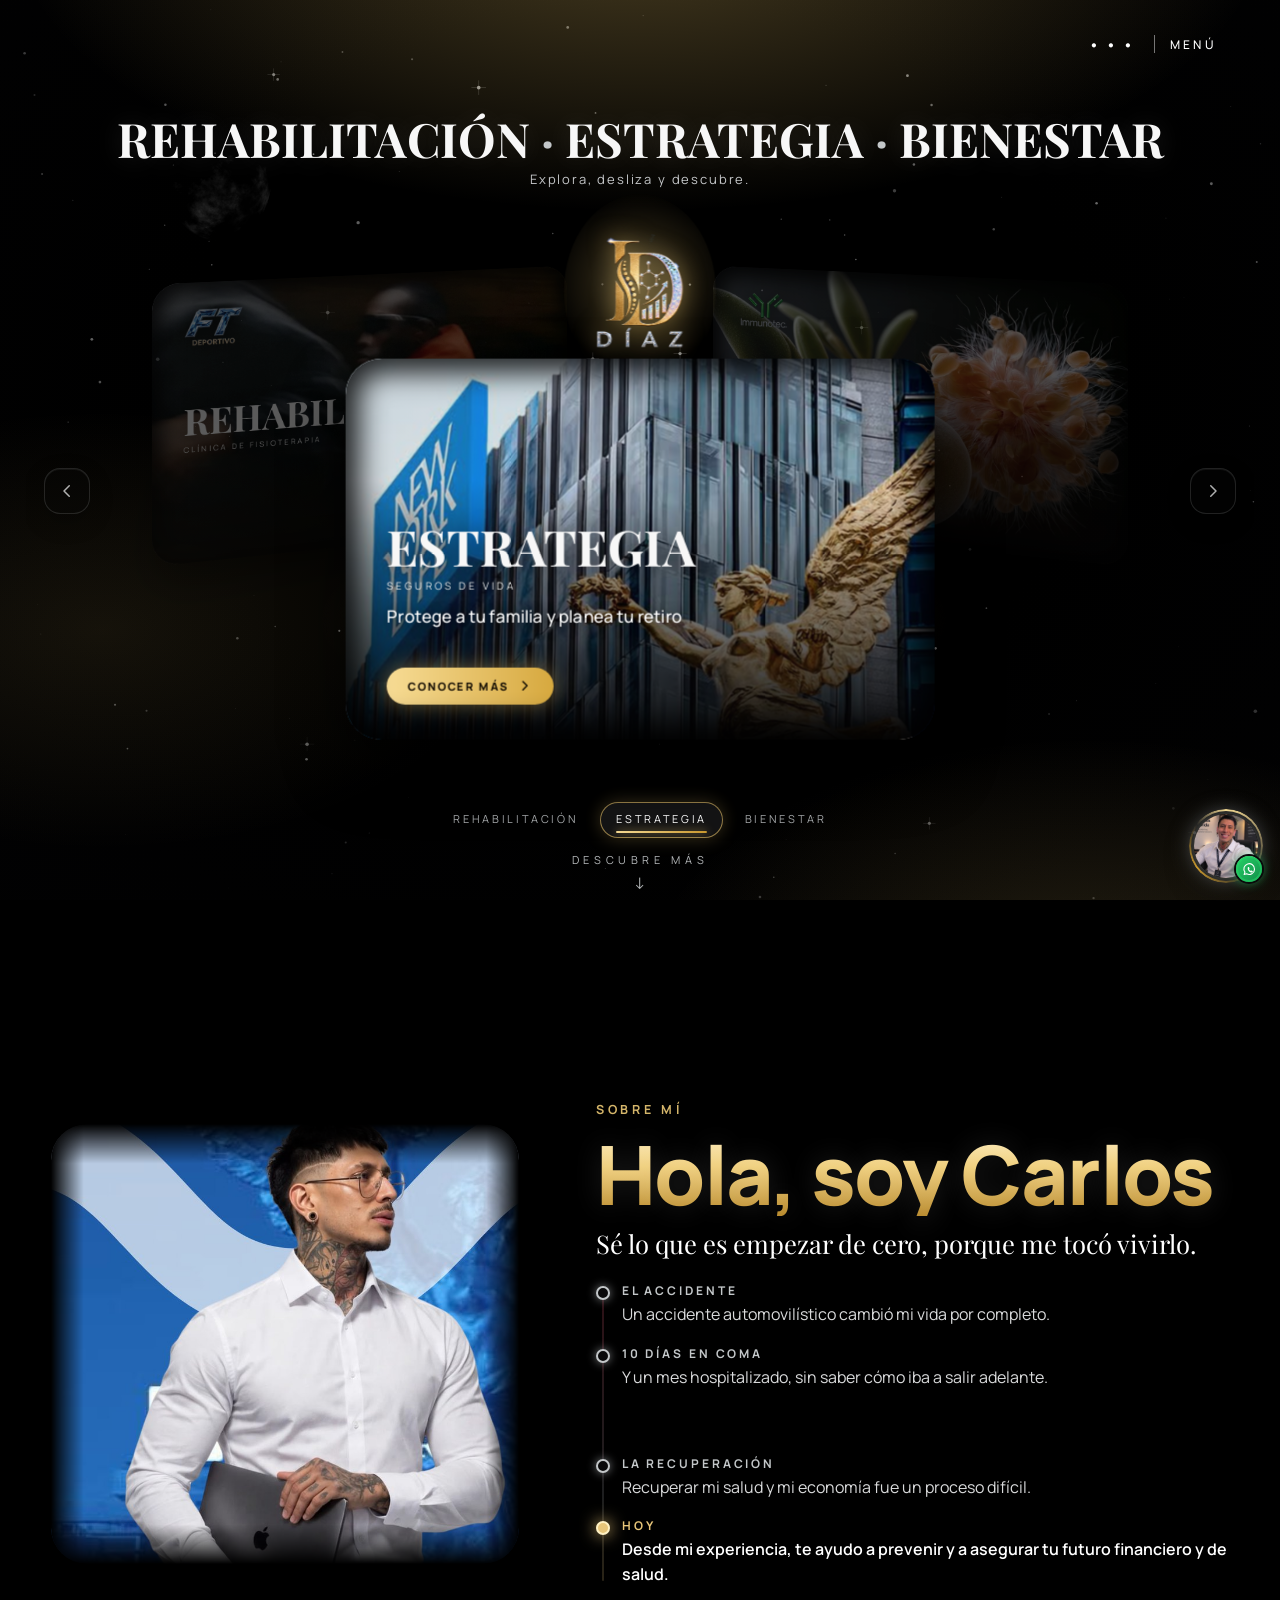
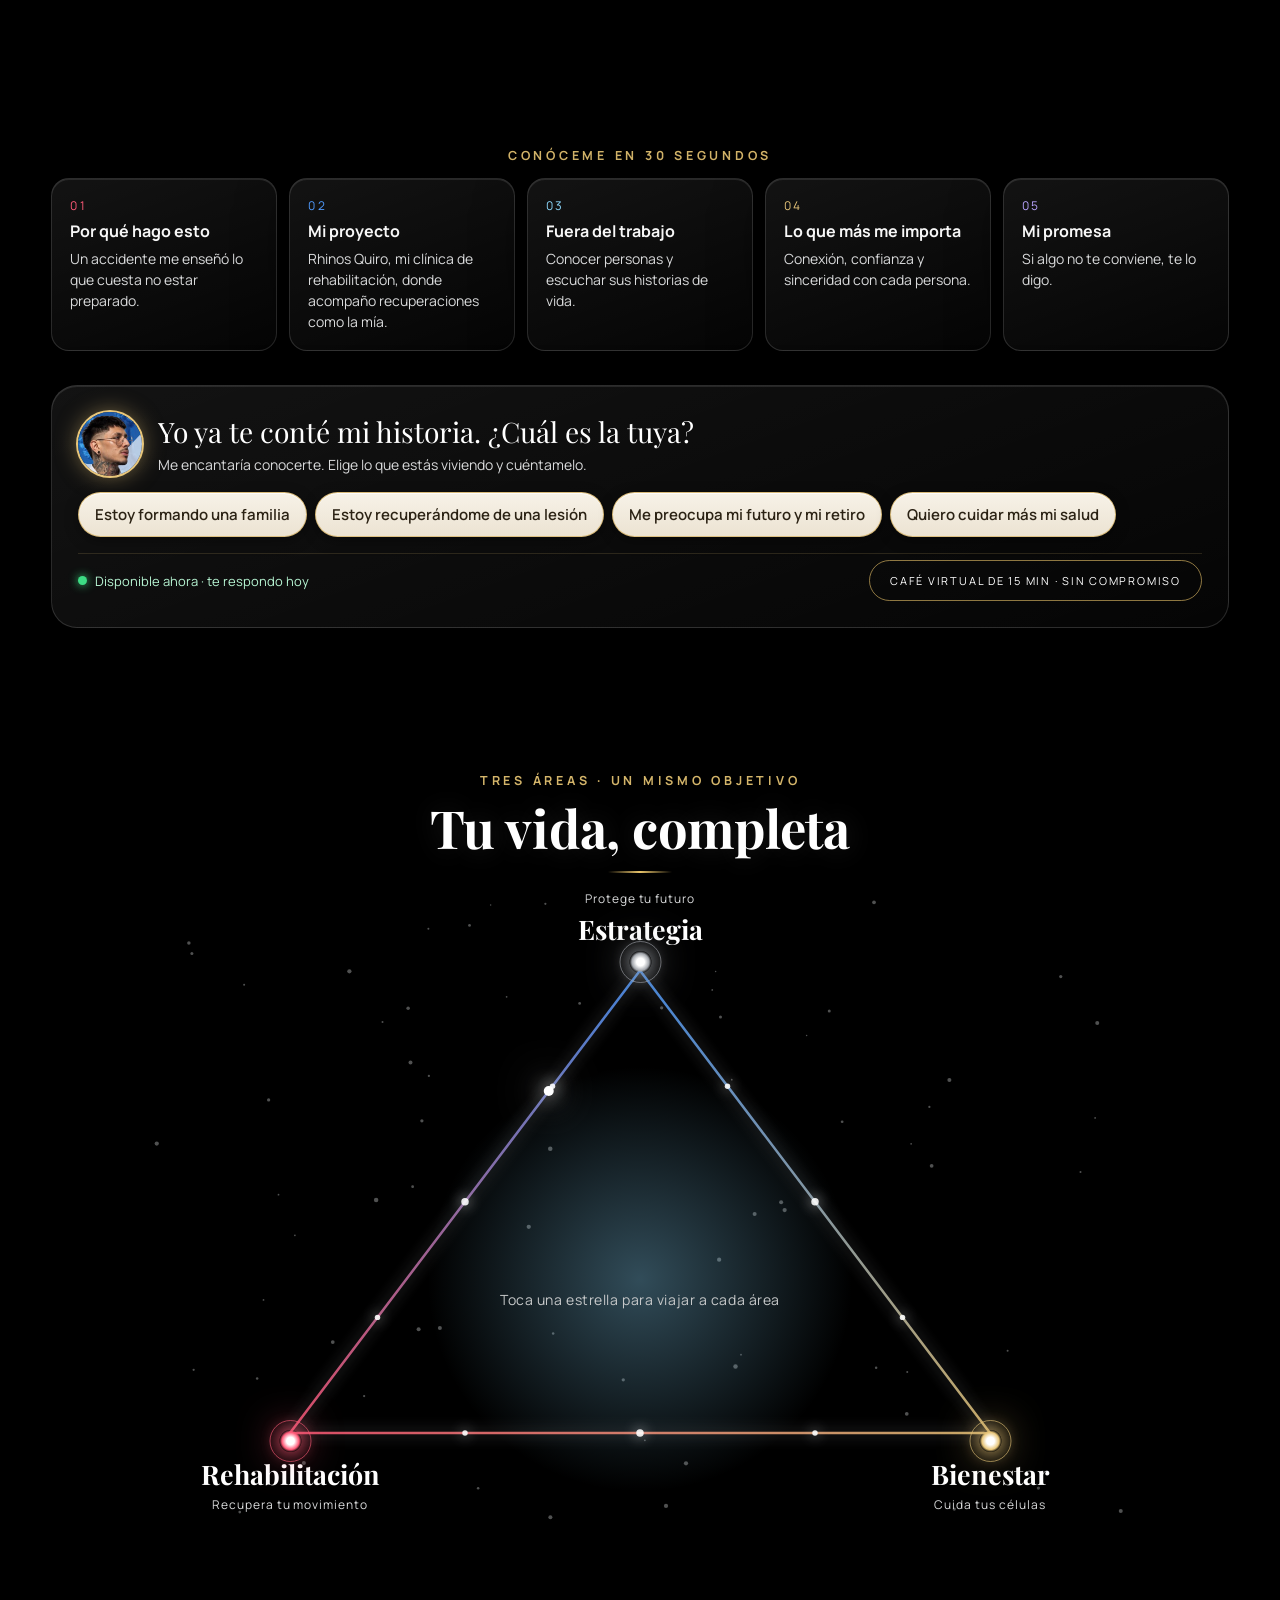
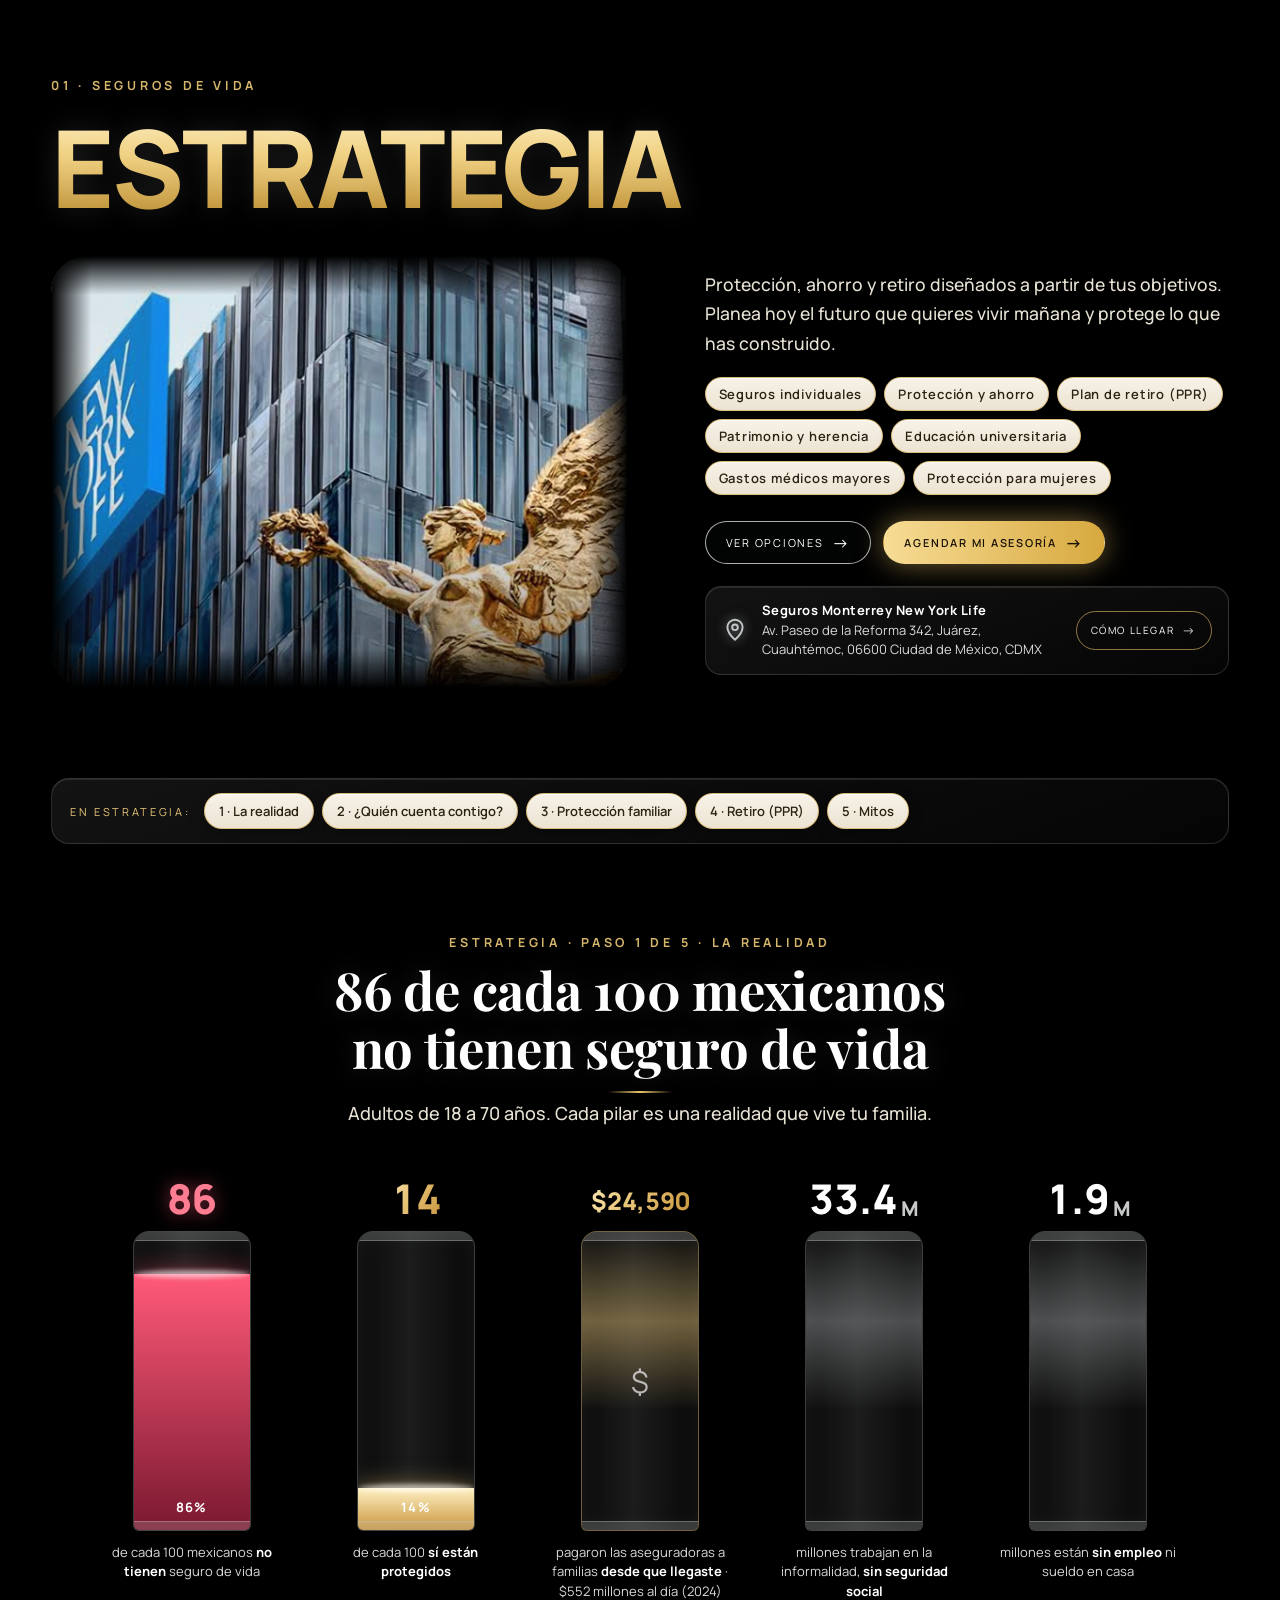
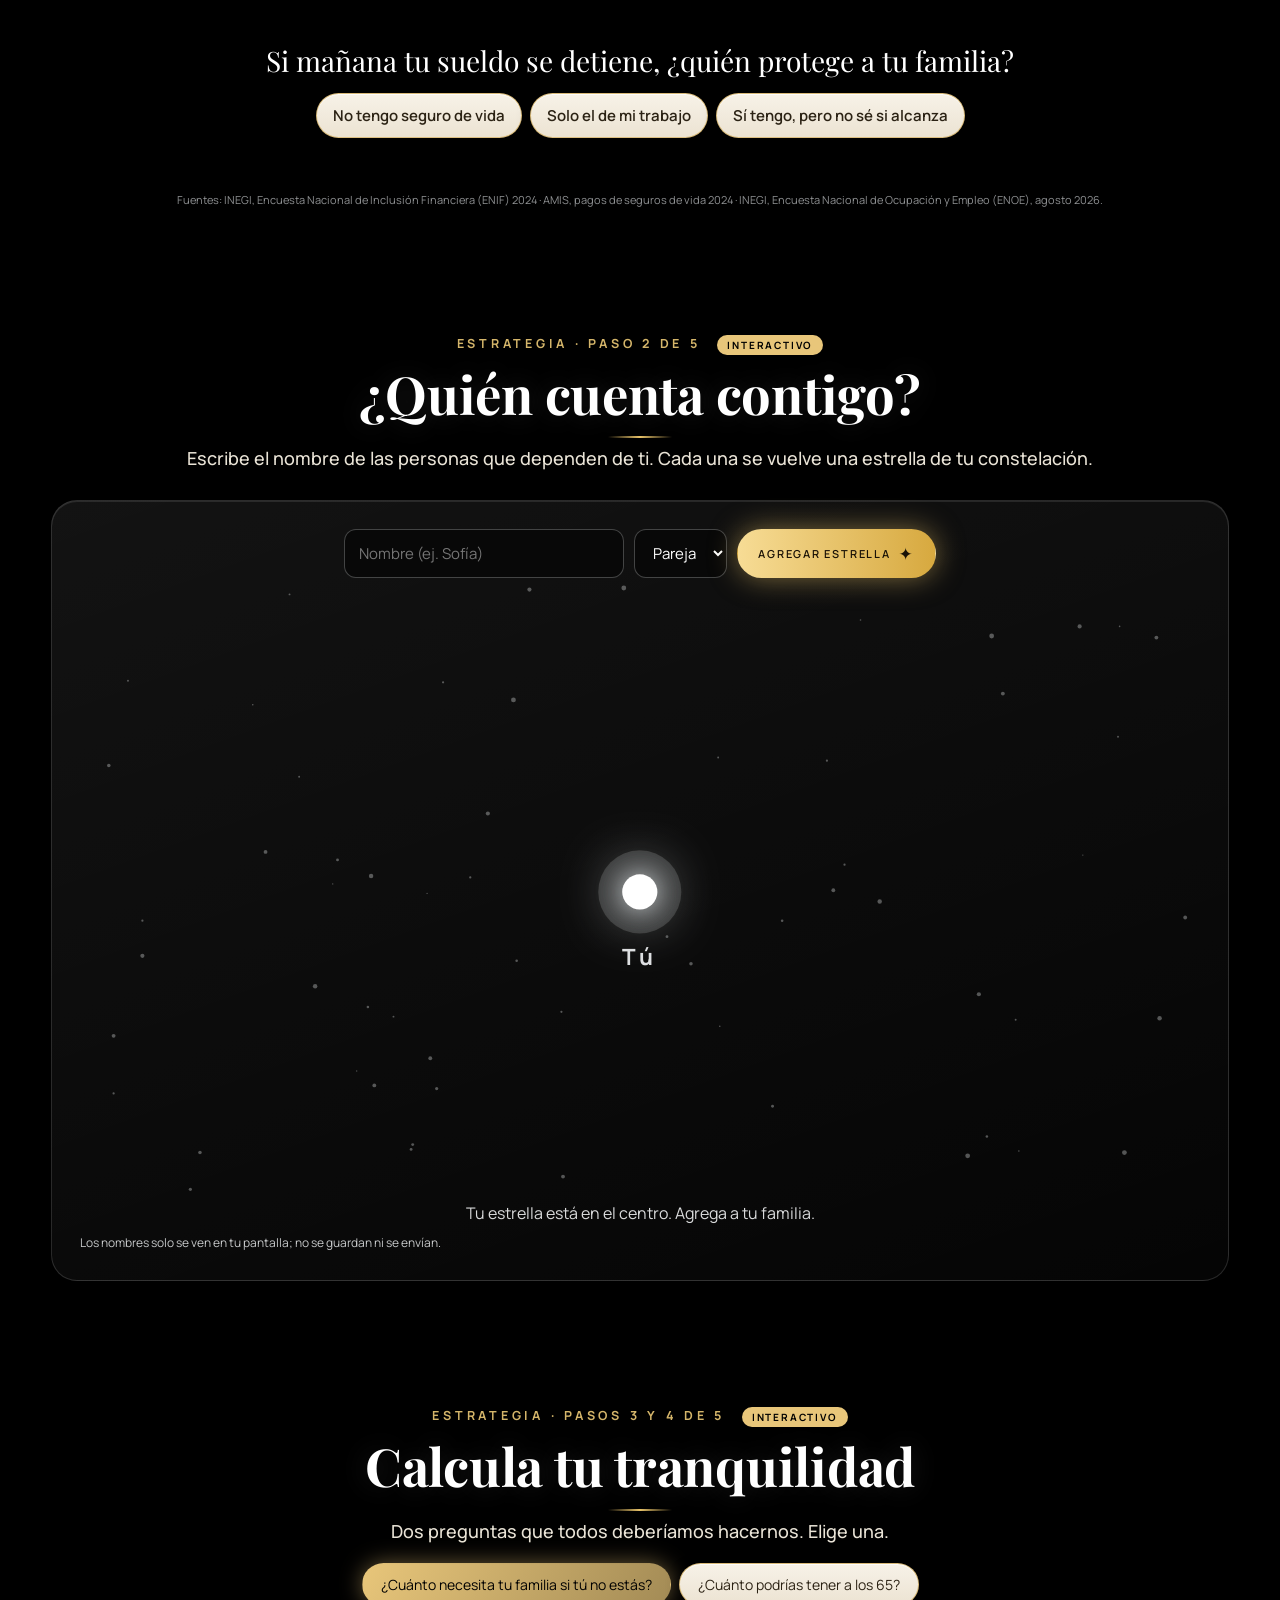
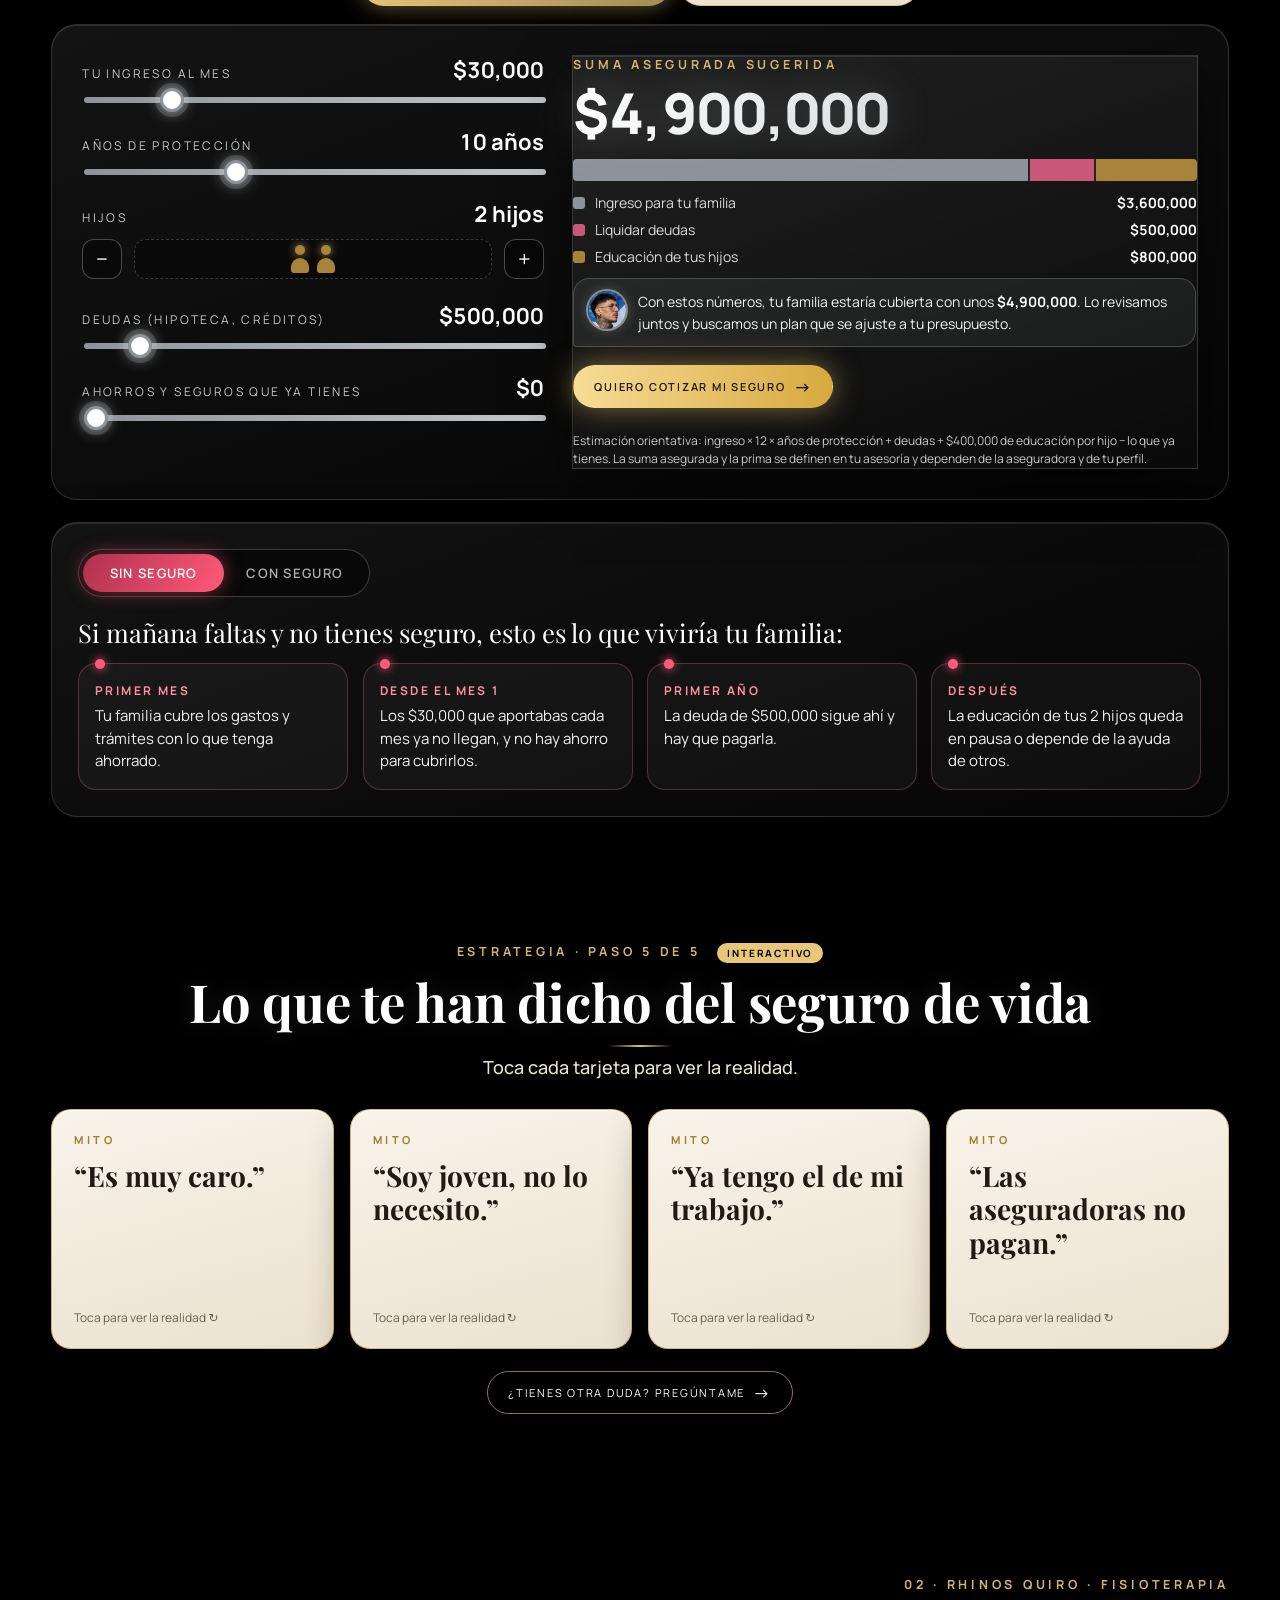
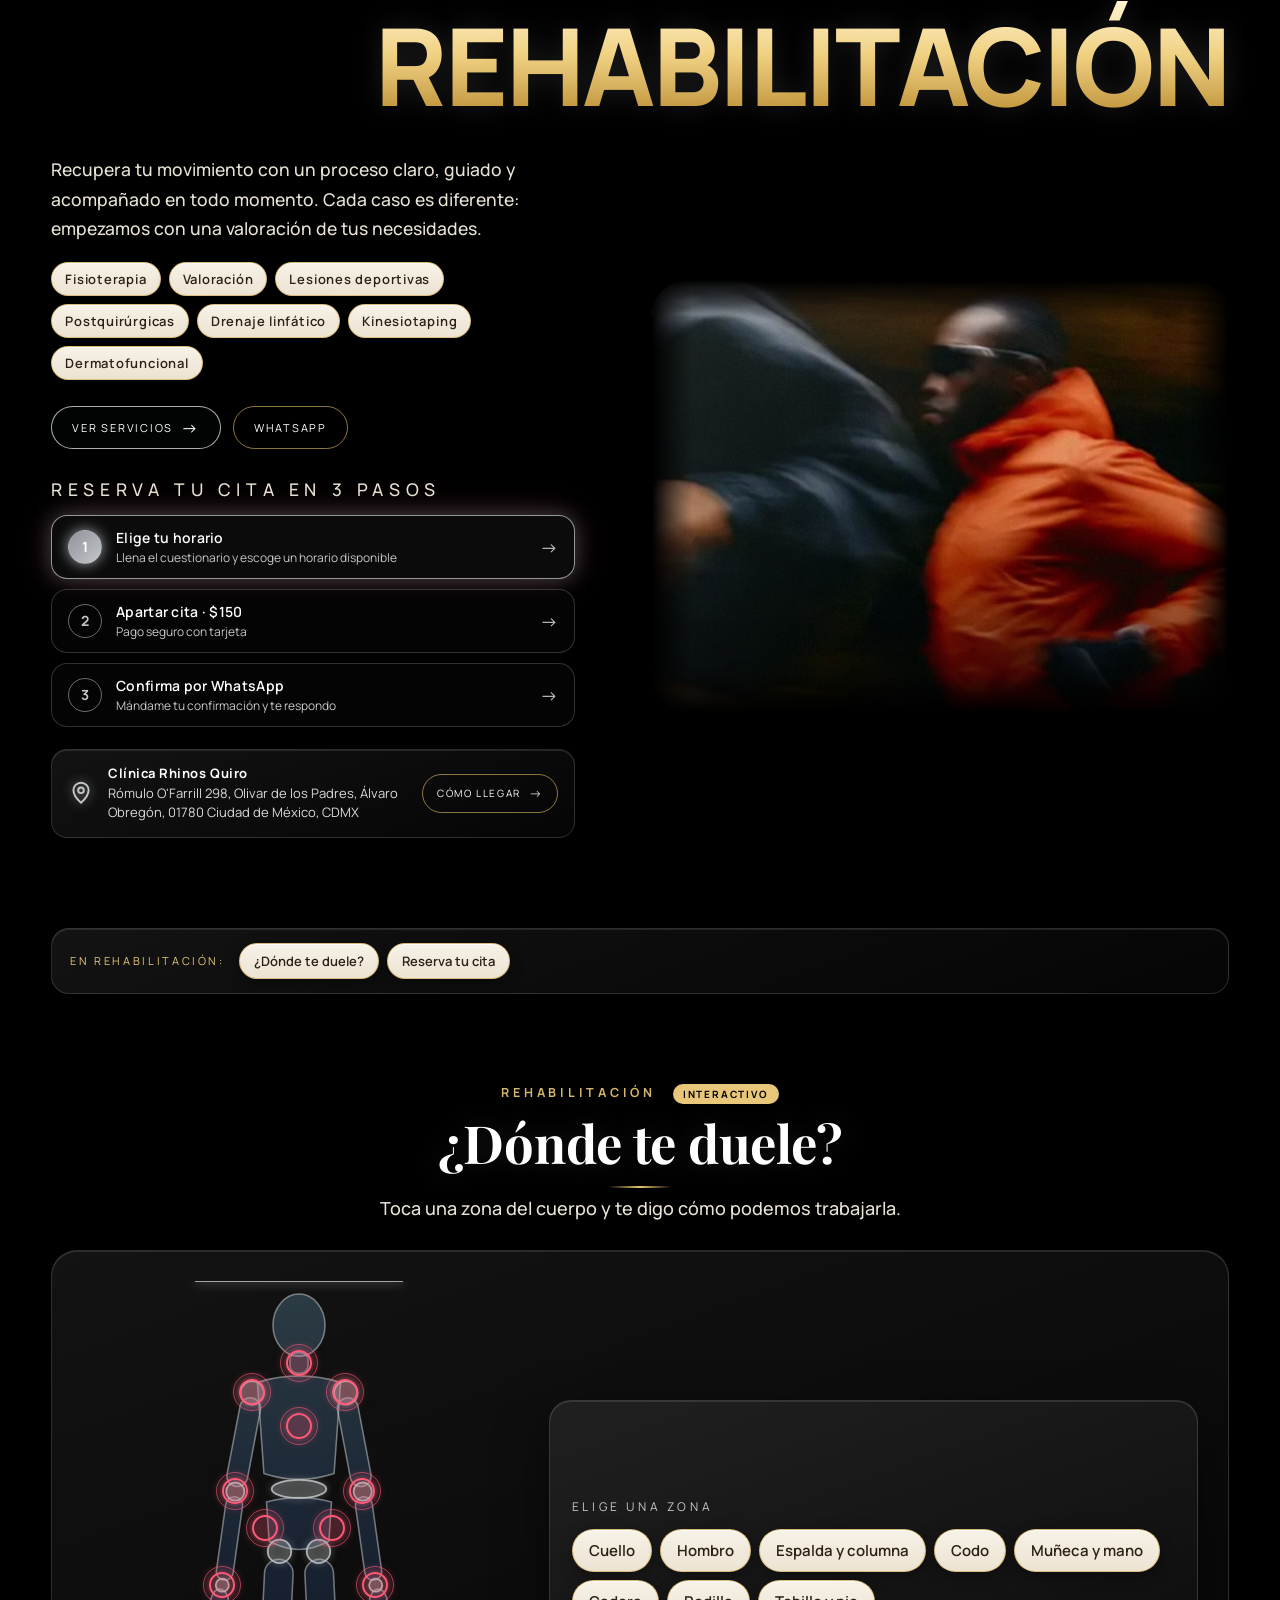
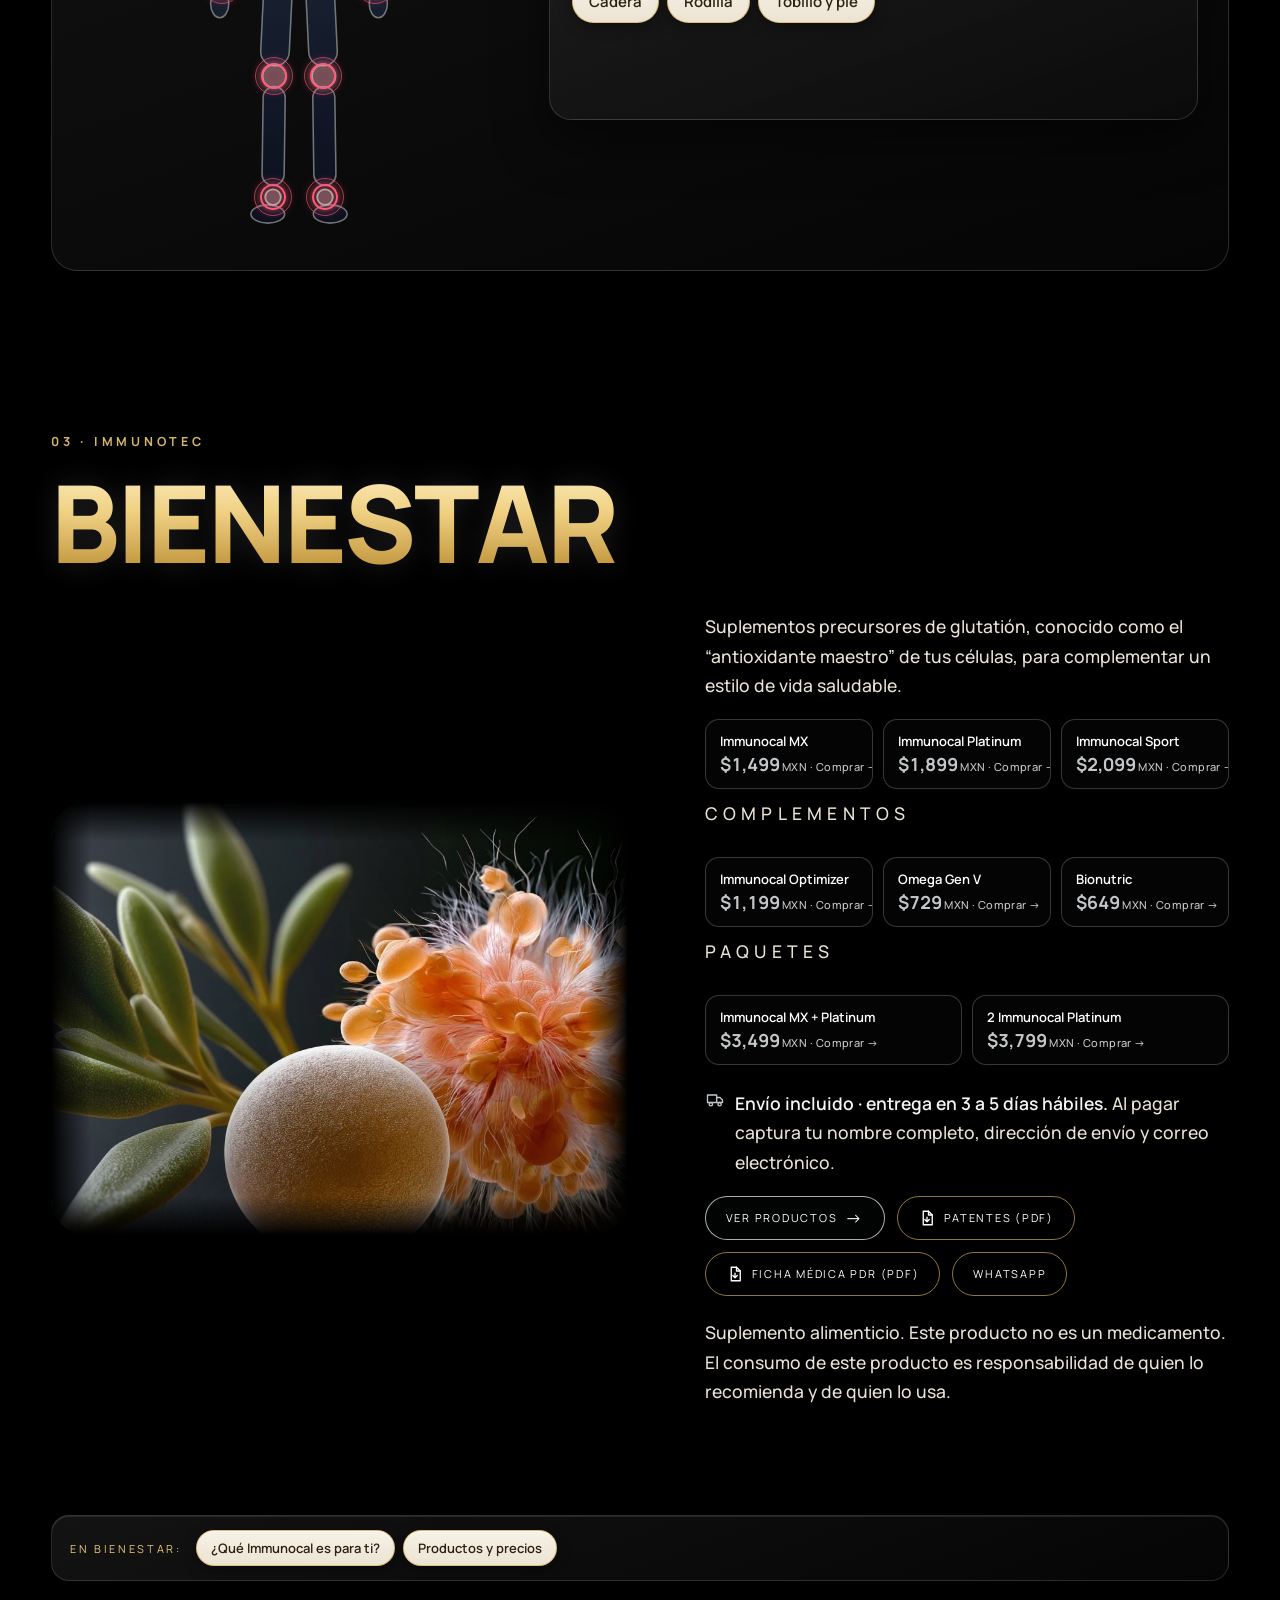
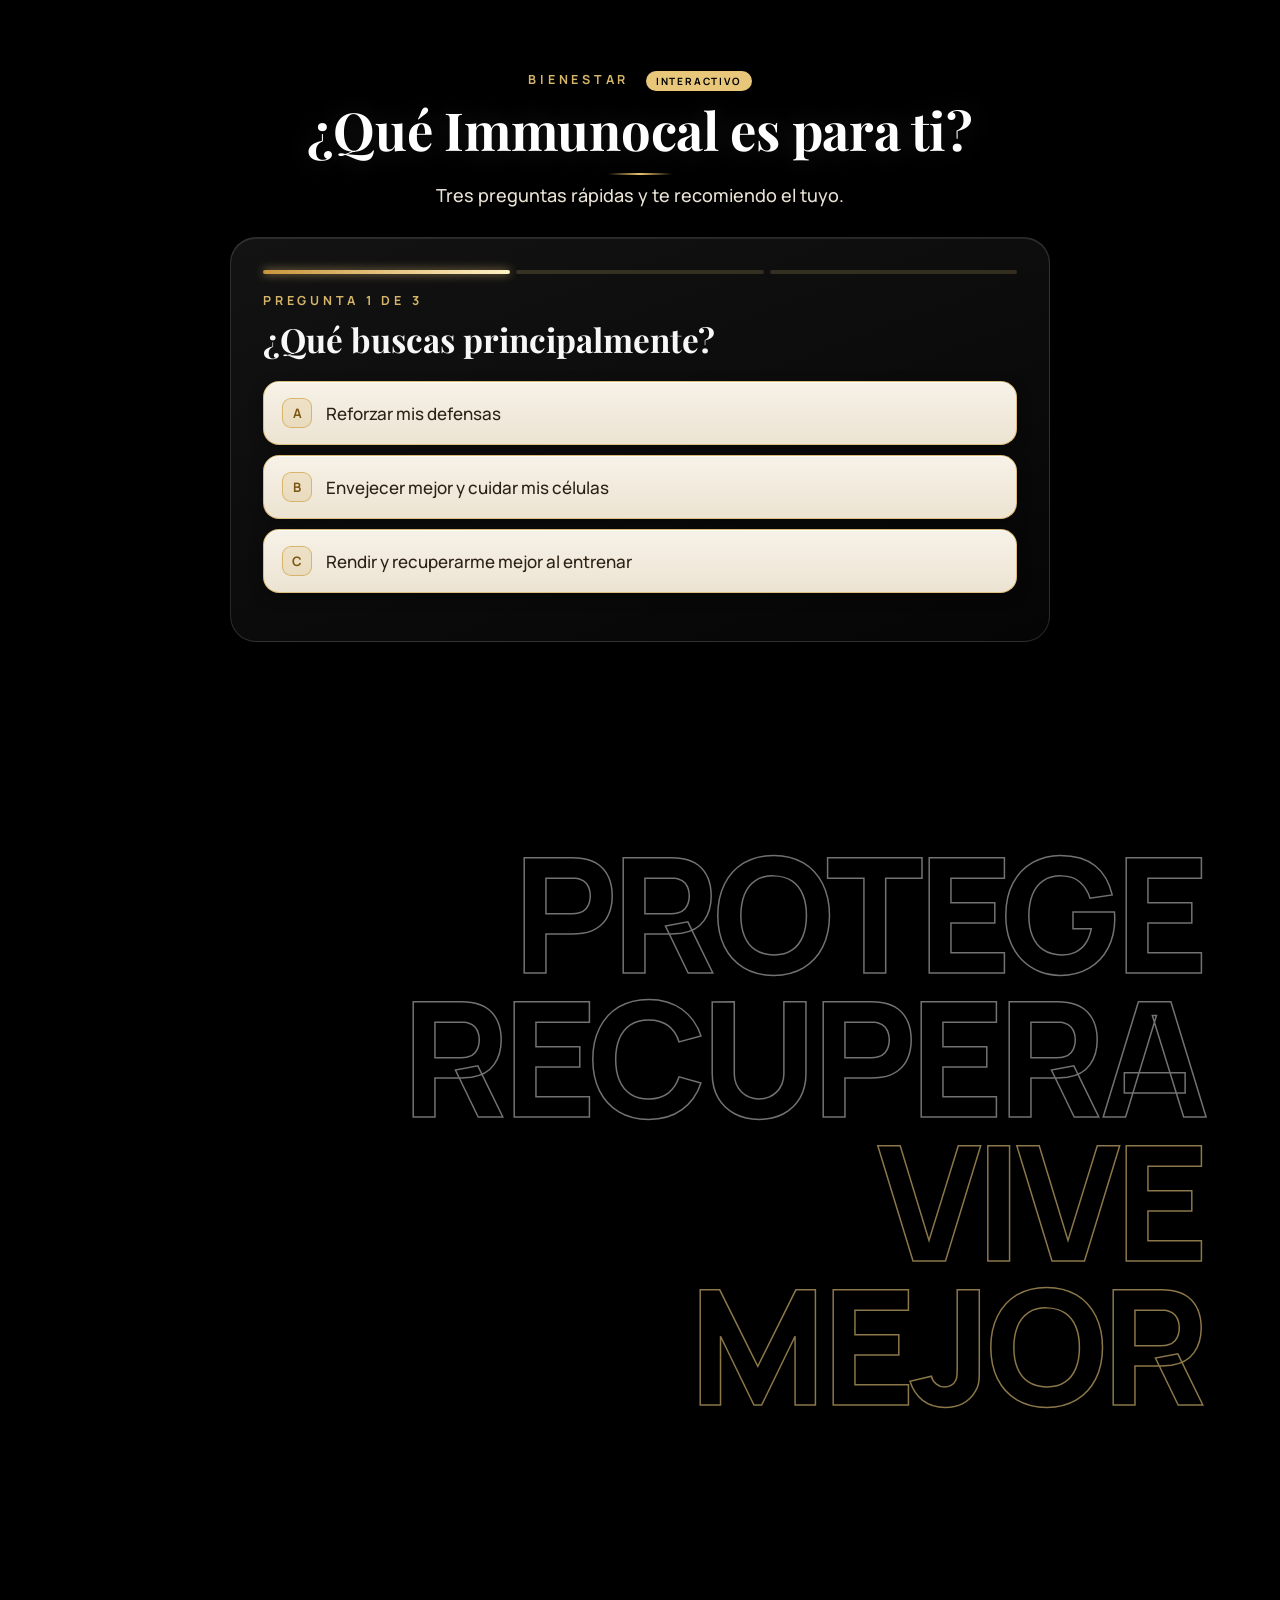
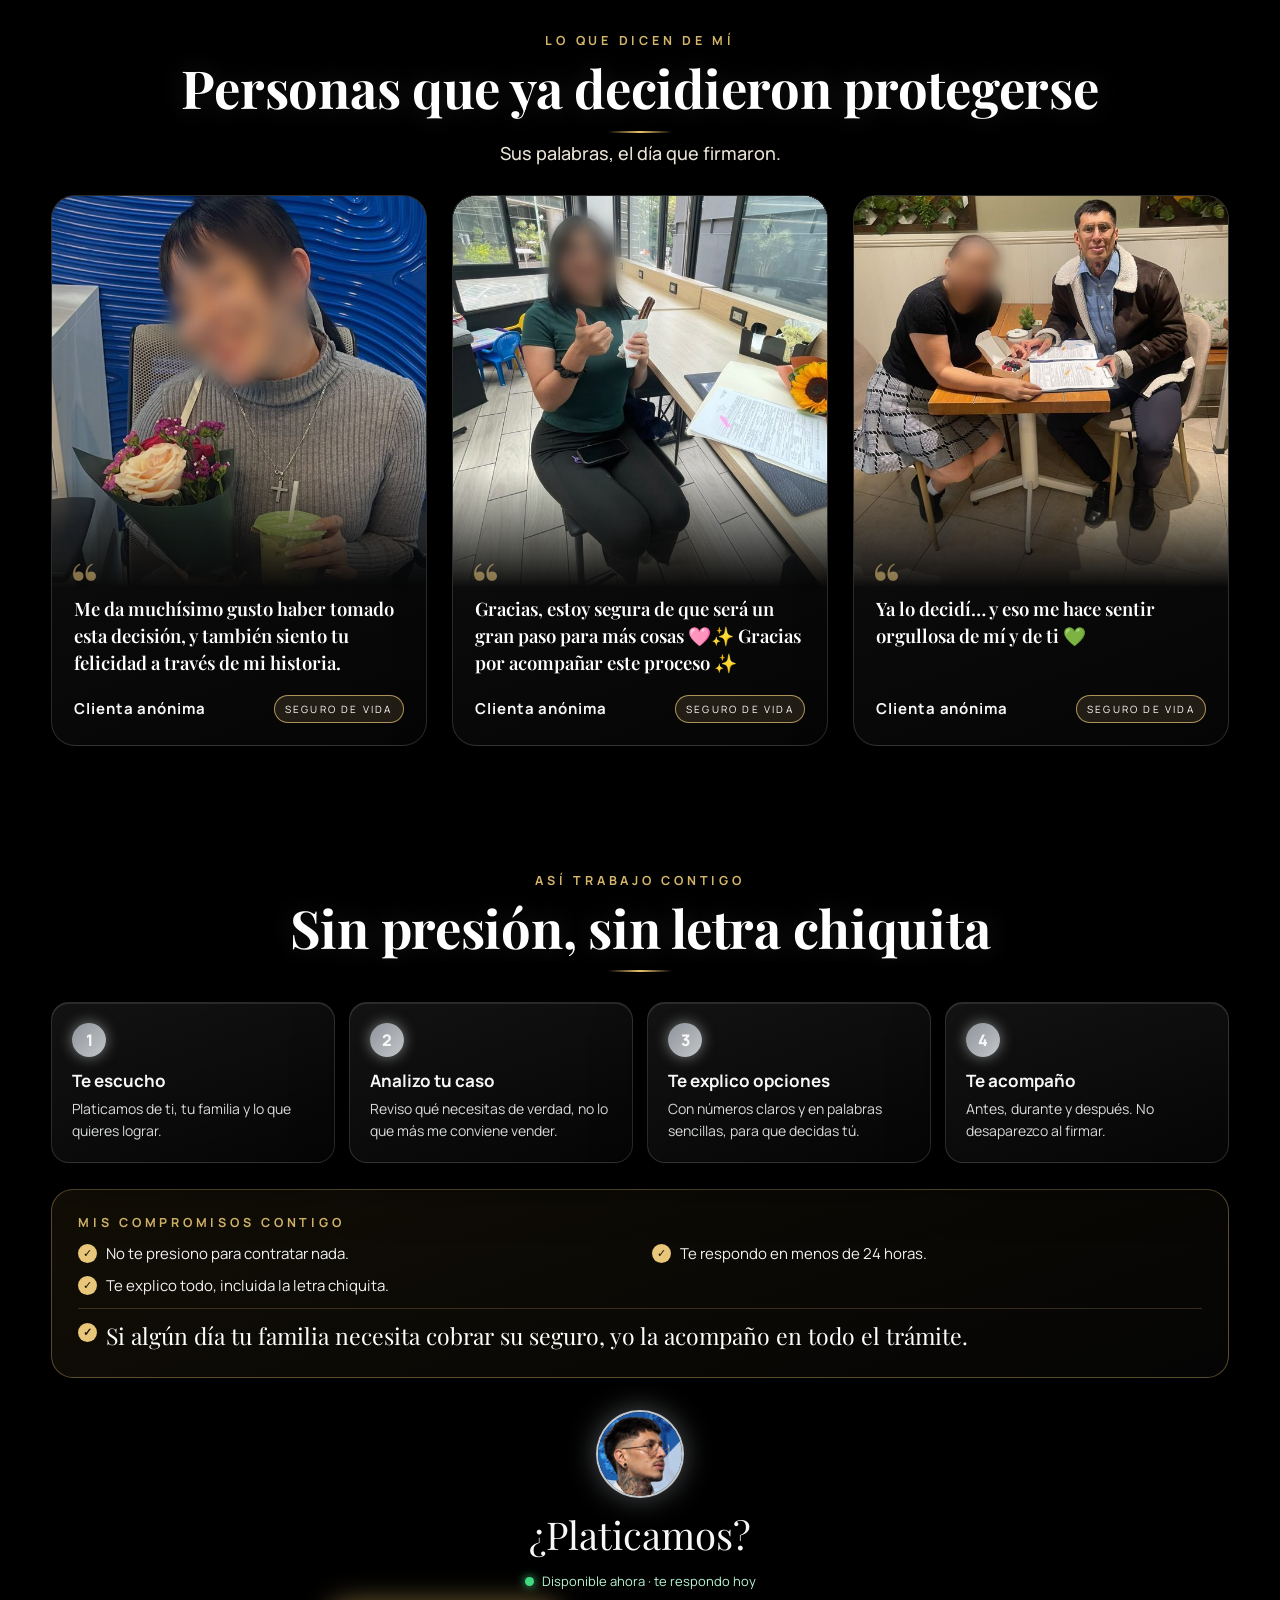
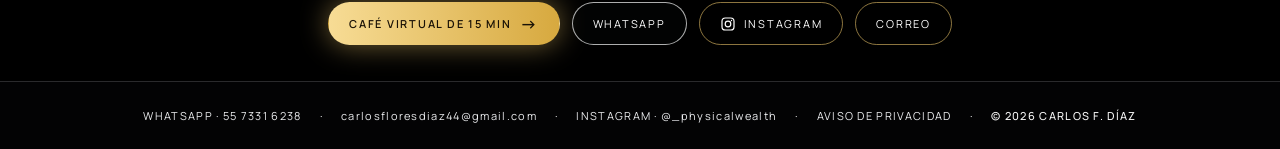
==== commit bcdcbb8e: "Add files via upload" ====
--- a/carlos-Flores-Diaz/index.html
+++ b/carlos-Flores-Diaz/index.html
@@ -95,8 +95,9 @@
           <div class="copy">
             <h2>REHABILITACIÓN</h2>
             <p>CLÍNICA DE FISIOTERAPIA</p>
+            <p class="benefit">Recupera tu movimiento con un plan a tu medida</p>
           </div>
-          <button class="go" type="button" aria-label="Explorar Rehabilitación"><svg viewBox="0 0 24 24" aria-hidden="true"><path d="M9 5l7 7-7 7"/></svg></button>
+          <button class="go" type="button" aria-label="Explorar Rehabilitación"><span class="go-label">Conocer más</span><svg viewBox="0 0 24 24" aria-hidden="true"><path d="M9 5l7 7-7 7"/></svg></button>
         </article>
 
         <article class="card" data-index="1" data-area="strategy" data-pos="center" aria-label="Estrategia, seguros de vida">
@@ -106,8 +107,9 @@
           <div class="copy">
             <h2>ESTRATEGIA</h2>
             <p>SEGUROS DE VIDA</p>
+            <p class="benefit">Protege a tu familia y planea tu retiro</p>
           </div>
-          <button class="go" type="button" aria-label="Explorar Estrategia"><svg viewBox="0 0 24 24" aria-hidden="true"><path d="M9 5l7 7-7 7"/></svg></button>
+          <button class="go" type="button" aria-label="Explorar Estrategia"><span class="go-label">Conocer más</span><svg viewBox="0 0 24 24" aria-hidden="true"><path d="M9 5l7 7-7 7"/></svg></button>
         </article>
 
         <article class="card" data-index="2" data-area="wellness" data-pos="right" aria-label="Bienestar, Immunotec">
@@ -118,9 +120,17 @@
           <div class="copy">
             <h2>BIENESTAR</h2>
             <p>IMMUNOTEC</p>
+            <p class="benefit">Cuida tus defensas desde adentro</p>
           </div>
-          <button class="go" type="button" aria-label="Explorar Bienestar"><svg viewBox="0 0 24 24" aria-hidden="true"><path d="M9 5l7 7-7 7"/></svg></button>
+          <button class="go" type="button" aria-label="Explorar Bienestar"><span class="go-label">Conocer más</span><svg viewBox="0 0 24 24" aria-hidden="true"><path d="M9 5l7 7-7 7"/></svg></button>
         </article>
+        <div class="orbit-core" aria-hidden="true">
+          <div class="core-halo"></div>
+          <div class="core-ring r1"></div><div class="core-ring r2"></div>
+          <img class="core-logo" src="assets/logo-diaz-transparente.webp" alt="" draggable="false">
+          <div class="core-base"></div>
+        </div>
+        <div class="orbit-path" aria-hidden="true"></div>
       </div>
 
       <div class="floor" aria-hidden="true"></div>
--- a/carlos-Flores-Diaz/styles.css
+++ b/carlos-Flores-Diaz/styles.css
@@ -1473,3 +1473,92 @@
 .m-front b{font-size:clamp(24px,2.2vw,31px)!important;font-weight:700!important}
 .m-back span{font-size:16px!important}
 .testi-card blockquote{font-weight:600}
+
+/* =========================================================
+   CARRUSEL EN ÓRBITA 3D ALREDEDOR DEL EMBLEMA
+   ========================================================= */
+.deck.orbit{ transform-style:preserve-3d; perspective:1600px; perspective-origin:50% -30%;
+  --card-w: min(46vw, 740px, calc(var(--deck-h) * 1.4)); height:calc(var(--deck-h) * 1.22) }
+.deck.orbit .card{ translate:none!important; transition:opacity .3s, filter .3s, rotate .3s ease-out!important; will-change:transform;
+  box-shadow:0 30px 60px rgba(0,0,0,.6) }
+.deck.orbit .card.flipping{ transition:rotate .26s ease-in!important }
+.deck.orbit ~ .floor, .deck-area:has(.deck.orbit) .floor{ display:none }
+.orbit-core,.orbit-path{ display:none }
+.deck.orbit .orbit-core,.deck.orbit .orbit-path{ display:block }
+.orbit-path{ position:absolute; left:50%; top:50%; border-radius:50%; pointer-events:none;
+  border:1.5px solid rgba(233,196,106,.55);
+  box-shadow:0 0 24px rgba(233,196,106,.35), inset 0 0 40px rgba(233,196,106,.18);
+  background:radial-gradient(circle, rgba(233,196,106,.10) 0%, rgba(233,196,106,.04) 45%, transparent 70%) }
+.orbit-path::before{ content:''; position:absolute; inset:9%; border-radius:50%; border:1px dashed rgba(233,196,106,.28) }
+.orbit-path::after{ content:''; position:absolute; inset:-4%; border-radius:50%; border:1px solid rgba(255,255,255,.08) }
+.orbit-core{ position:absolute; left:50%; top:50%; width:var(--core-w,240px); aspect-ratio:400/513; pointer-events:none; transform-style:preserve-3d }
+.core-logo{ position:absolute; inset:0; width:100%; height:100%; object-fit:contain;
+  filter:drop-shadow(0 0 18px rgba(233,196,106,.55)) drop-shadow(0 0 50px rgba(233,196,106,.25));
+  animation:coreSway 9s ease-in-out infinite }
+.core-halo{ position:absolute; inset:-35%; border-radius:50%;
+  background:radial-gradient(circle at 50% 45%, rgba(255,226,150,.35), rgba(233,196,106,.12) 40%, transparent 68%);
+  animation:corePulse 5s ease-in-out infinite }
+.core-ring{ position:absolute; left:50%; top:52%; width:150%; aspect-ratio:1; border-radius:50%;
+  border:1.5px solid rgba(247,220,149,.55); box-shadow:0 0 16px rgba(233,196,106,.4) }
+.core-ring.r1{ transform:translate(-50%,-50%) rotateX(74deg) rotateZ(0); animation:coreSpin1 14s linear infinite }
+.core-ring.r2{ width:118%; border-color:rgba(255,255,255,.22); border-style:dashed; transform:translate(-50%,-50%) rotateX(68deg) rotateY(18deg); animation:coreSpin2 22s linear infinite }
+.core-base{ display:none; position:absolute; left:50%; bottom:-6%; width:150%; height:22%; transform:translateX(-50%);
+  border-radius:50%; background:radial-gradient(ellipse, rgba(233,196,106,.45), rgba(233,196,106,.08) 55%, transparent 72%); filter:blur(6px) }
+@keyframes coreSway{ 0%,100%{ transform:translateY(0) rotateY(-16deg) } 50%{ transform:translateY(-14px) rotateY(16deg) } }
+@keyframes corePulse{ 0%,100%{ opacity:.75; transform:scale(1) } 50%{ opacity:1; transform:scale(1.06) } }
+@keyframes coreSpin1{ to{ transform:translate(-50%,-50%) rotateX(74deg) rotateZ(360deg) } }
+@keyframes coreSpin2{ to{ transform:translate(-50%,-50%) rotateX(68deg) rotateY(18deg) rotateZ(-360deg) } }
+@media (max-width:700px){ .deck.orbit{ --card-w:min(82vw, 440px); perspective:1000px; perspective-origin:50% -40%; height:calc(var(--deck-h) * 1.15) } }
+html.lite .core-ring.r2{ display:none }
+@media (prefers-reduced-motion:reduce){ .core-logo,.core-halo,.core-ring{ animation:none!important } }
+
+/* Contenido de la tarjeta proporcional a su tamaño */
+.deck.orbit .card{ container-type:inline-size }
+.deck.orbit .go{ width:clamp(36px,8.5cqw,66px)!important; height:clamp(36px,8.5cqw,66px)!important; right:6cqw!important; bottom:6cqw!important }
+.deck.orbit .go svg{ width:42%; height:42% }
+.deck.orbit .copy{ left:7cqw!important; bottom:6.2cqw!important; right:18cqw!important }
+.deck.orbit .copy h2{ font-size:clamp(22px,8.4cqw,66px)!important; margin-bottom:1.2cqw }
+.deck.orbit .copy p{ font-size:clamp(9px,1.75cqw,14px)!important; letter-spacing:.3em }
+.deck.orbit .partner{ left:7cqw!important; top:6cqw!important }
+.deck.orbit .partner img{ max-width:28cqw!important; max-height:9cqw!important }
+.deck.orbit .flip{ width:clamp(30px,5.2cqw,42px); height:clamp(30px,5.2cqw,42px); right:7cqw; top:5.5cqw; font-size:clamp(13px,2.3cqw,18px) }
+.deck.orbit .back{ padding:6cqw 8cqw }
+.deck.orbit .back h3{ font-size:clamp(22px,6cqw,46px) }
+.deck.orbit .back li{ font-size:clamp(12px,2.1cqw,16px) }
+.deck.orbit{ margin-top:clamp(28px,4.5vh,48px) }
+/* Logo solo en el centro: se oculta el de la esquina y los anillos del emblema */
+.topbar .brand{ visibility:hidden; pointer-events:none }
+.core-ring{ display:none!important }
+/* Sin línea del anillo bajo el carrusel: solo un brillo suave */
+.orbit-path{ border:0!important; box-shadow:none!important; background:radial-gradient(circle, rgba(233,196,106,.10) 0%, rgba(233,196,106,.04) 40%, transparent 65%)!important }
+.orbit-path::before,.orbit-path::after{ display:none!important }
+/* Rendimiento: profundidad por orden de capas (más ligero) y emblema estático */
+.deck.orbit{ transform-style:flat }
+.orbit-core{ transform-style:flat; z-index:6 }
+.orbit-path{ z-index:0 }
+.core-logo{ animation:none!important; filter:drop-shadow(0 0 14px rgba(233,196,106,.5)) }
+.core-halo{ animation:none!important }
+.deck.orbit .card .visual{ transition:transform .6s ease }
+/* Orillas suaves más ligeras que la máscara (mejor fluidez al girar) */
+.deck.orbit .card{ -webkit-mask-image:none; mask-image:none }
+.deck.orbit .card::after{ content:''; position:absolute; inset:0; z-index:9; pointer-events:none; border-radius:inherit; box-shadow:inset 0 0 28px 14px rgba(0,0,0,.85) }
+/* ===== Tarjeta: frase de beneficio y botón con texto ===== */
+.deck.orbit .copy{ bottom:19cqw!important; right:7cqw!important }
+.deck.orbit .copy p.benefit{ margin-top:2.2cqw; font-size:clamp(12px,2.9cqw,21px)!important; letter-spacing:.01em!important; line-height:1.3; font-weight:500; color:#fff; text-transform:none; text-shadow:0 2px 14px rgba(0,0,0,.7); transition:opacity .4s }
+.deck.orbit .go{ left:7cqw!important; right:auto!important; bottom:6cqw!important; width:auto!important; height:auto!important;
+  display:inline-flex; align-items:center; gap:1.4cqw; padding:1.9cqw 3.6cqw; border-radius:999px;
+  background:linear-gradient(90deg,#f7dc95,#d7a93f)!important; color:#1a1206; border:0;
+  box-shadow:0 0 22px rgba(233,196,106,.45), 0 8px 20px rgba(0,0,0,.45)!important; transition:transform .3s, box-shadow .3s, opacity .4s }
+.deck.orbit .go::before{ display:none!important }
+.deck.orbit .go .go-label{ font:800 clamp(10px,1.9cqw,14px)/1 Manrope,system-ui,sans-serif; letter-spacing:.16em; text-transform:uppercase; white-space:nowrap }
+.deck.orbit .go svg{ width:clamp(12px,2.4cqw,18px)!important; height:clamp(12px,2.4cqw,18px)!important; stroke:#1a1206!important; stroke-width:2.6 }
+@media (hover:hover){ .deck.orbit .go:hover{ transform:translateY(-2px); background:linear-gradient(90deg,#fff0c2,#e9c46a)!important; box-shadow:0 0 30px rgba(233,196,106,.7), 0 8px 20px rgba(0,0,0,.45)!important } }
+.deck.orbit .card:not([data-pos="center"]) .benefit,.deck.orbit .card:not([data-pos="center"]) .go{ opacity:0; pointer-events:none }
+.go-label{ display:none }
+.deck.orbit .go-label{ display:inline }
+.benefit{ display:none }
+.deck.orbit .benefit{ display:block }
+/* ===== Detalles que seguían en rojo/gris: ahora dorados ===== */
+.snav .progress i{ background:linear-gradient(90deg,#f7dc95,#c9982f)!important; box-shadow:0 0 8px rgba(233,196,106,.7)!important }
+.bot-orb::before{ background:conic-gradient(#f7dc95, transparent 40%, #c9982f 65%, transparent 85%, #f7dc95)!important }
+.tile::before,.product::before{ background:conic-gradient(from 0deg, transparent 0 55%, #f7dc95 68%, #e9c46a 76%, #c9982f 86%, transparent 94%)!important }
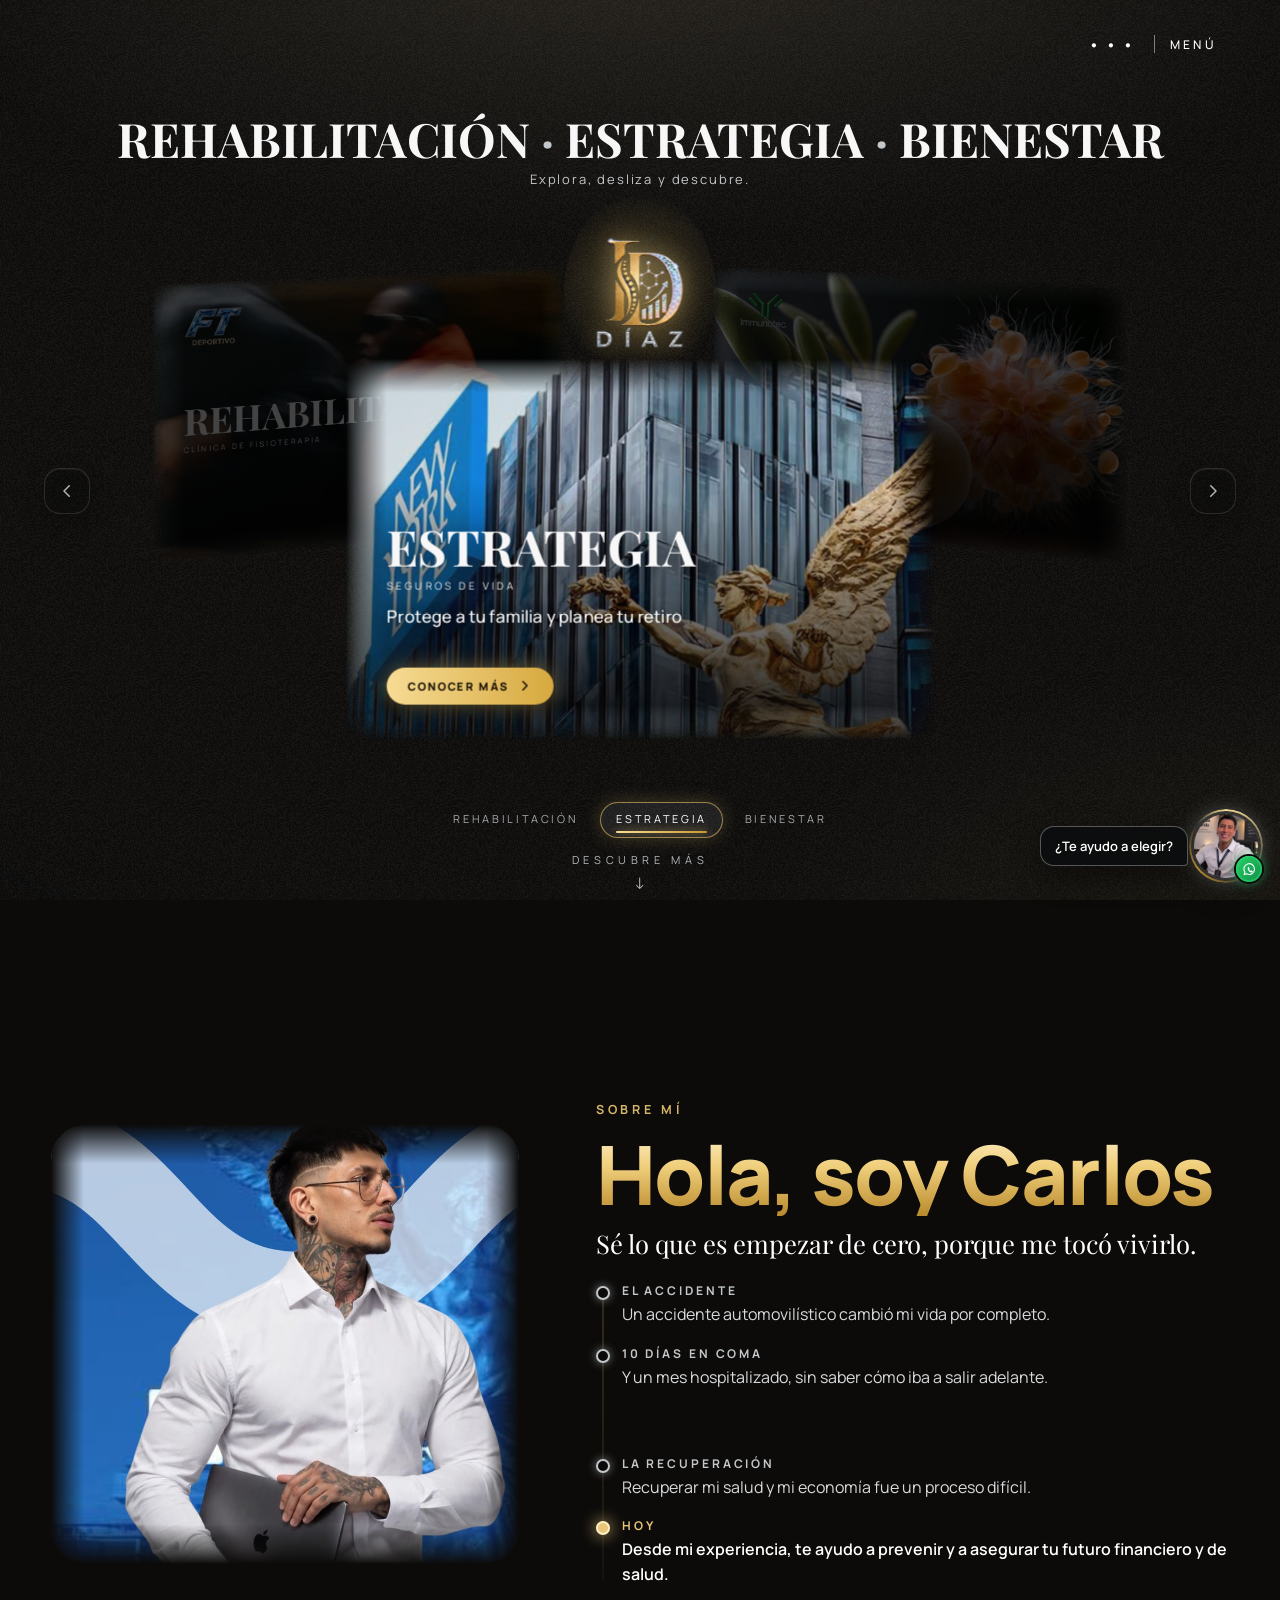
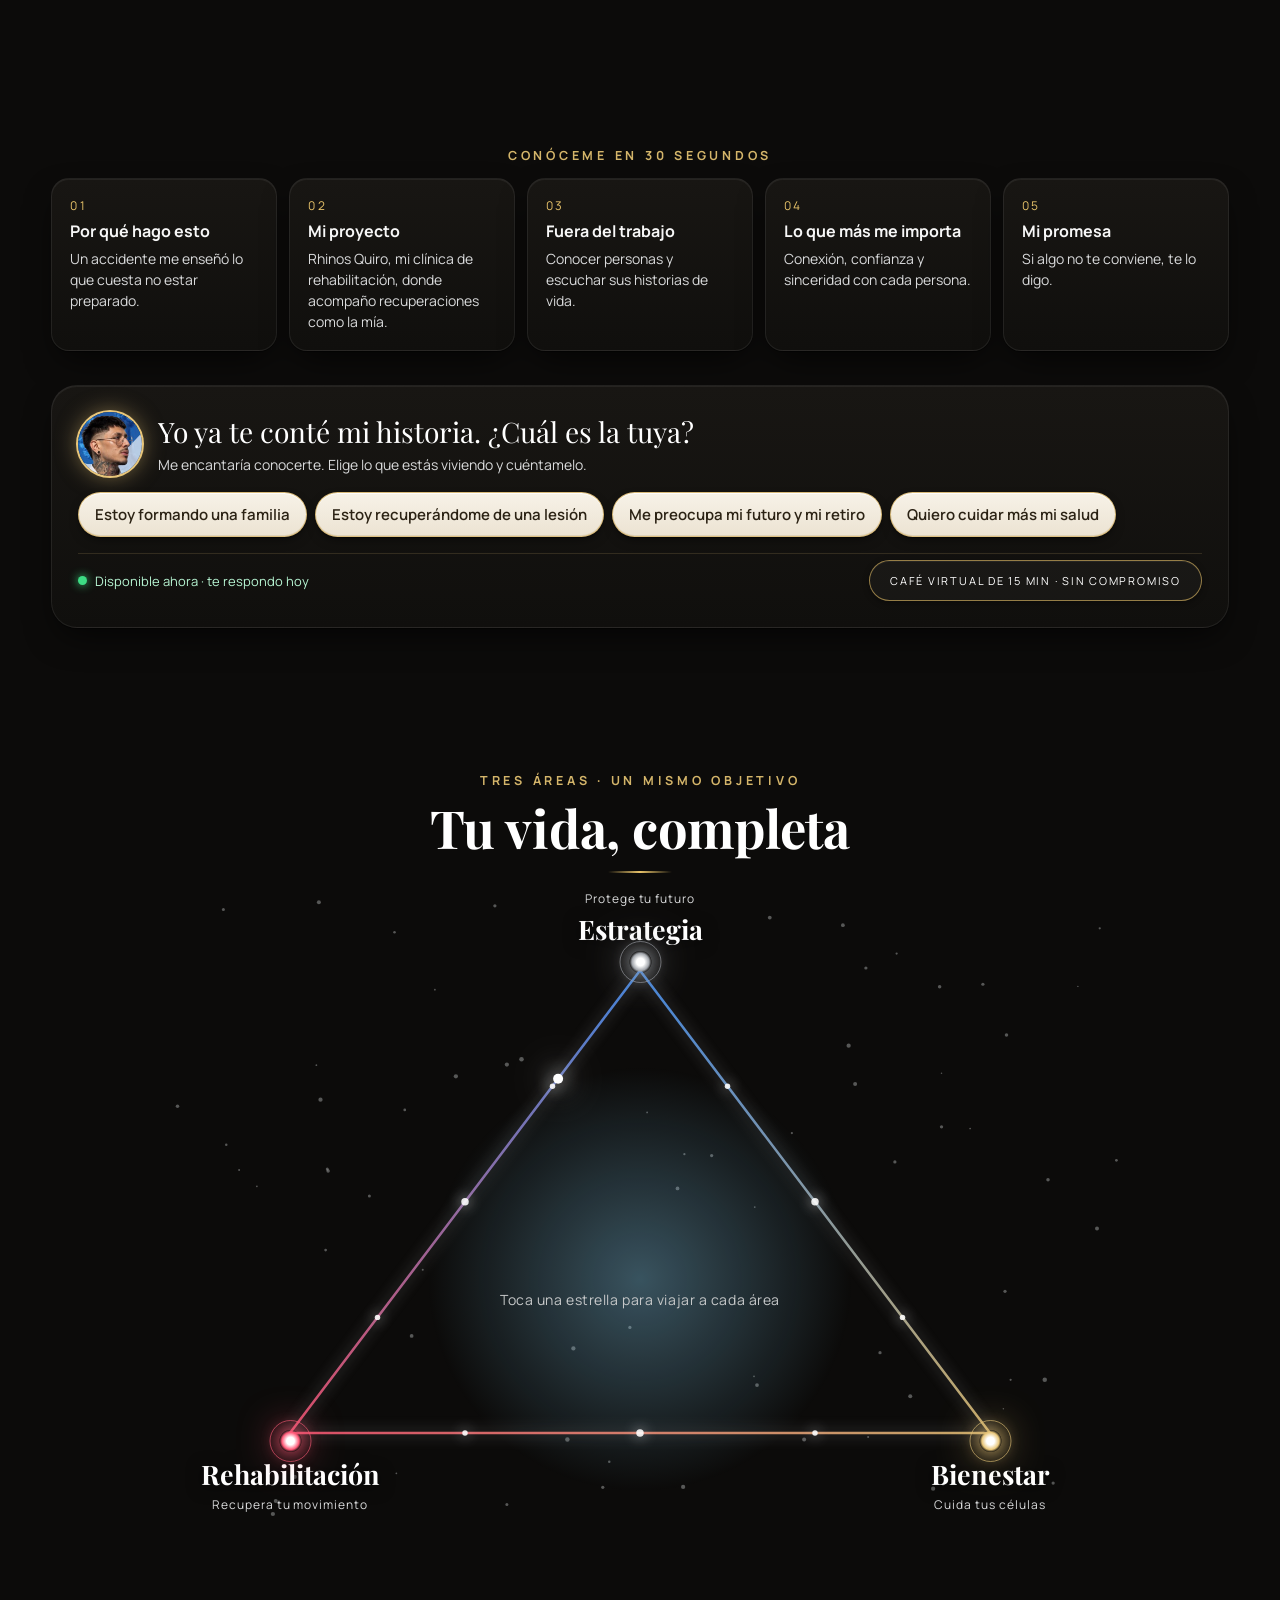
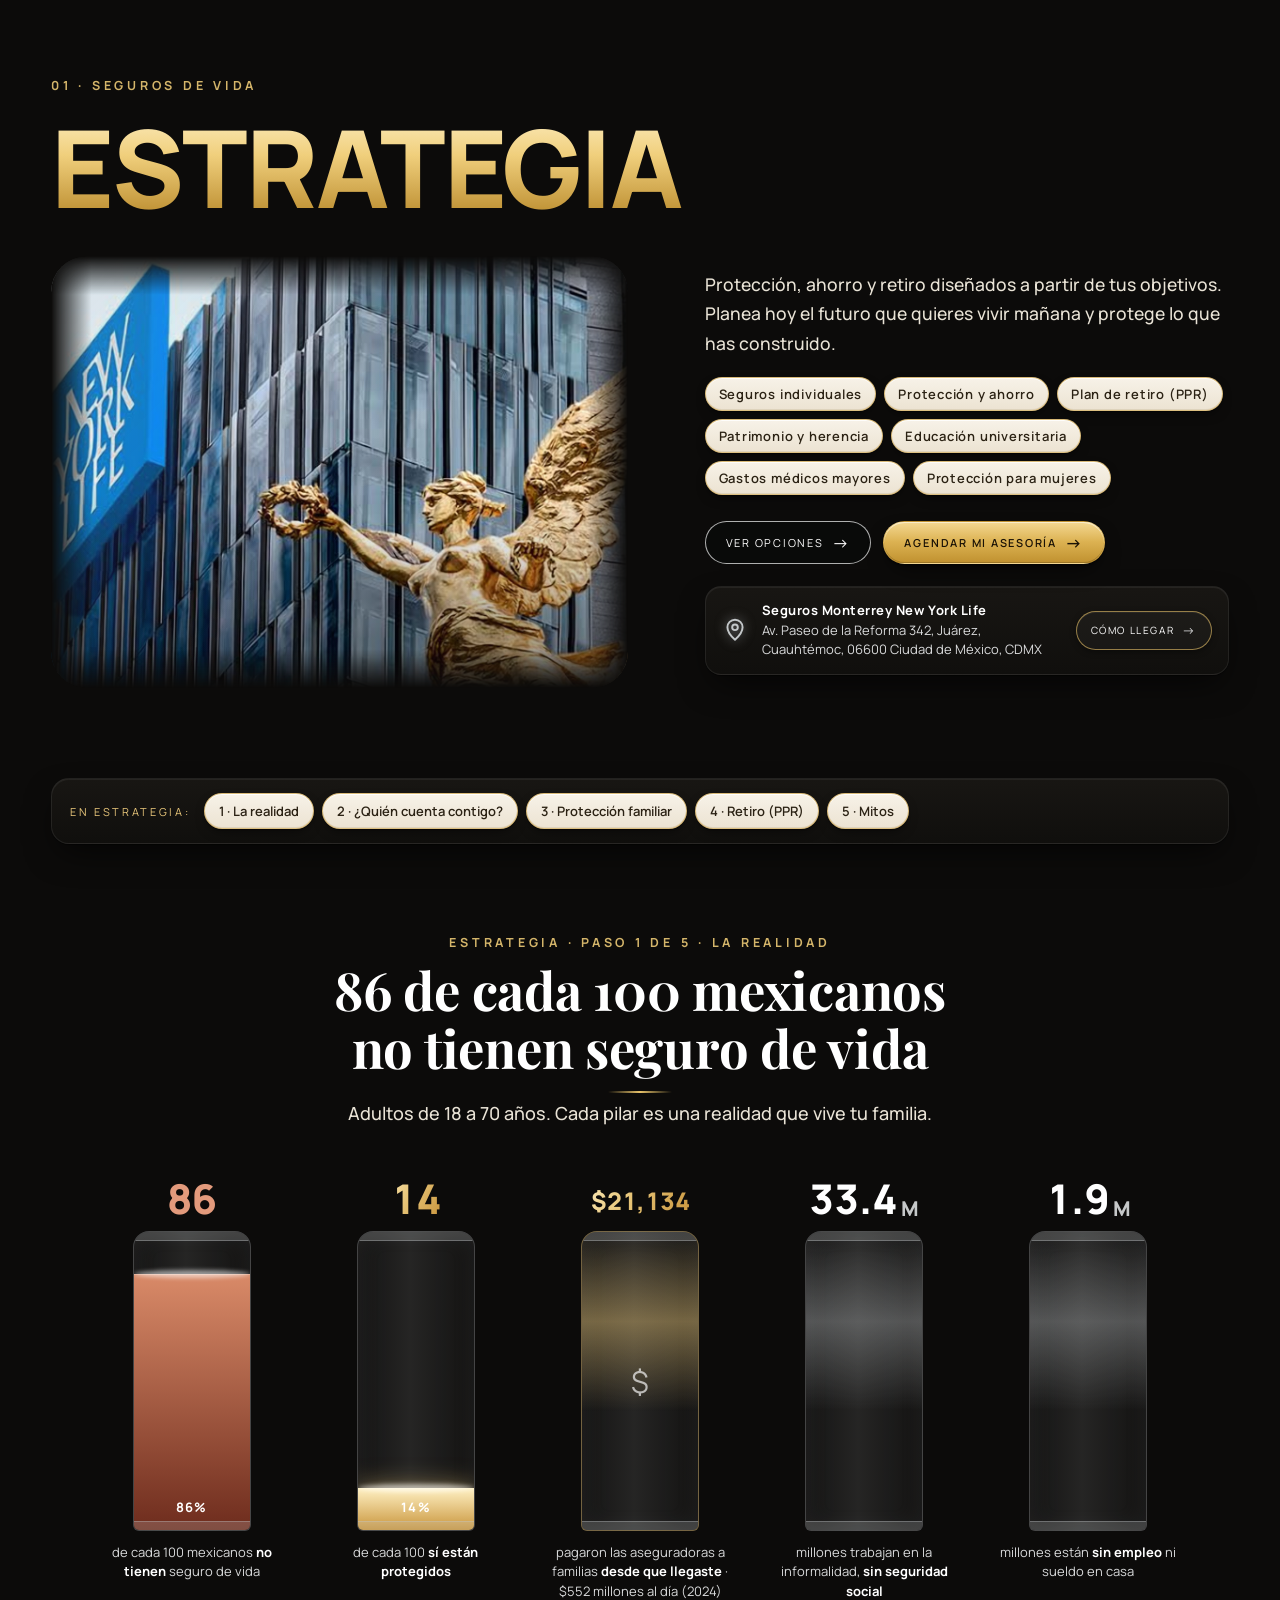
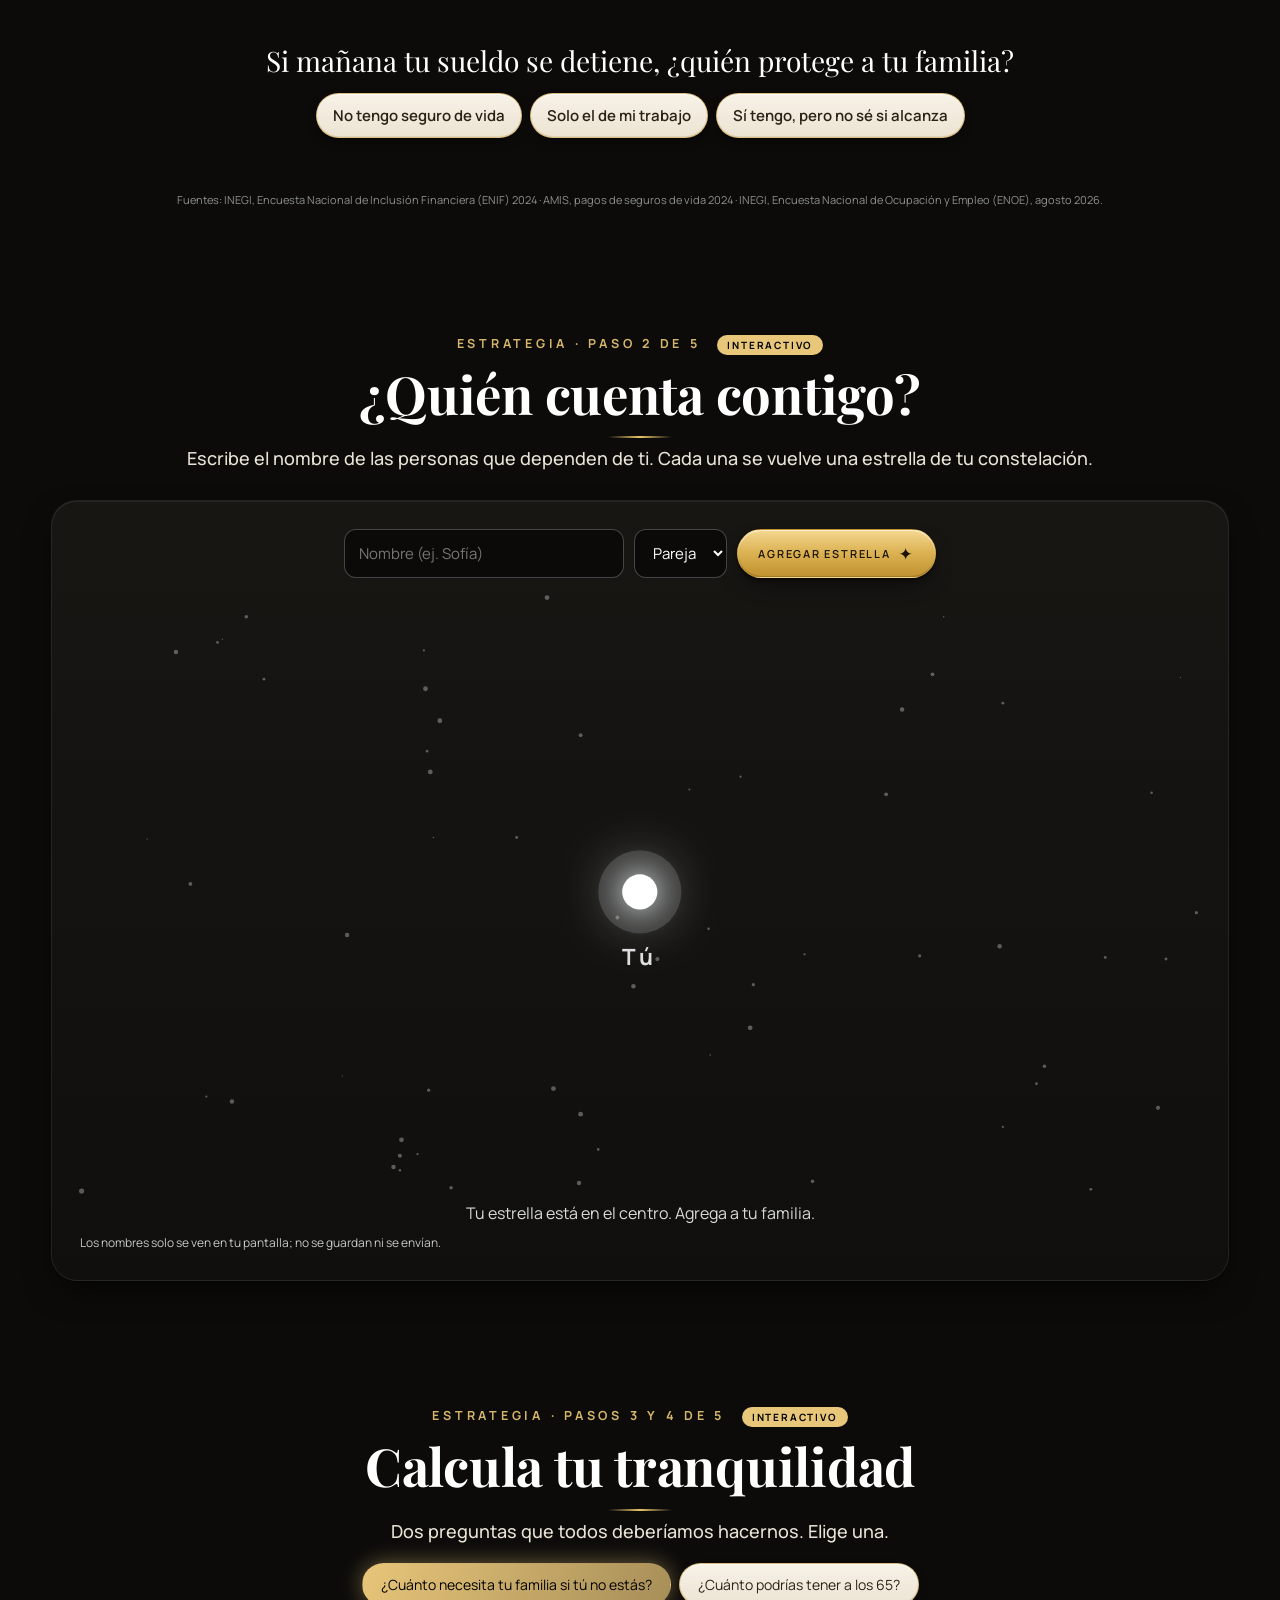
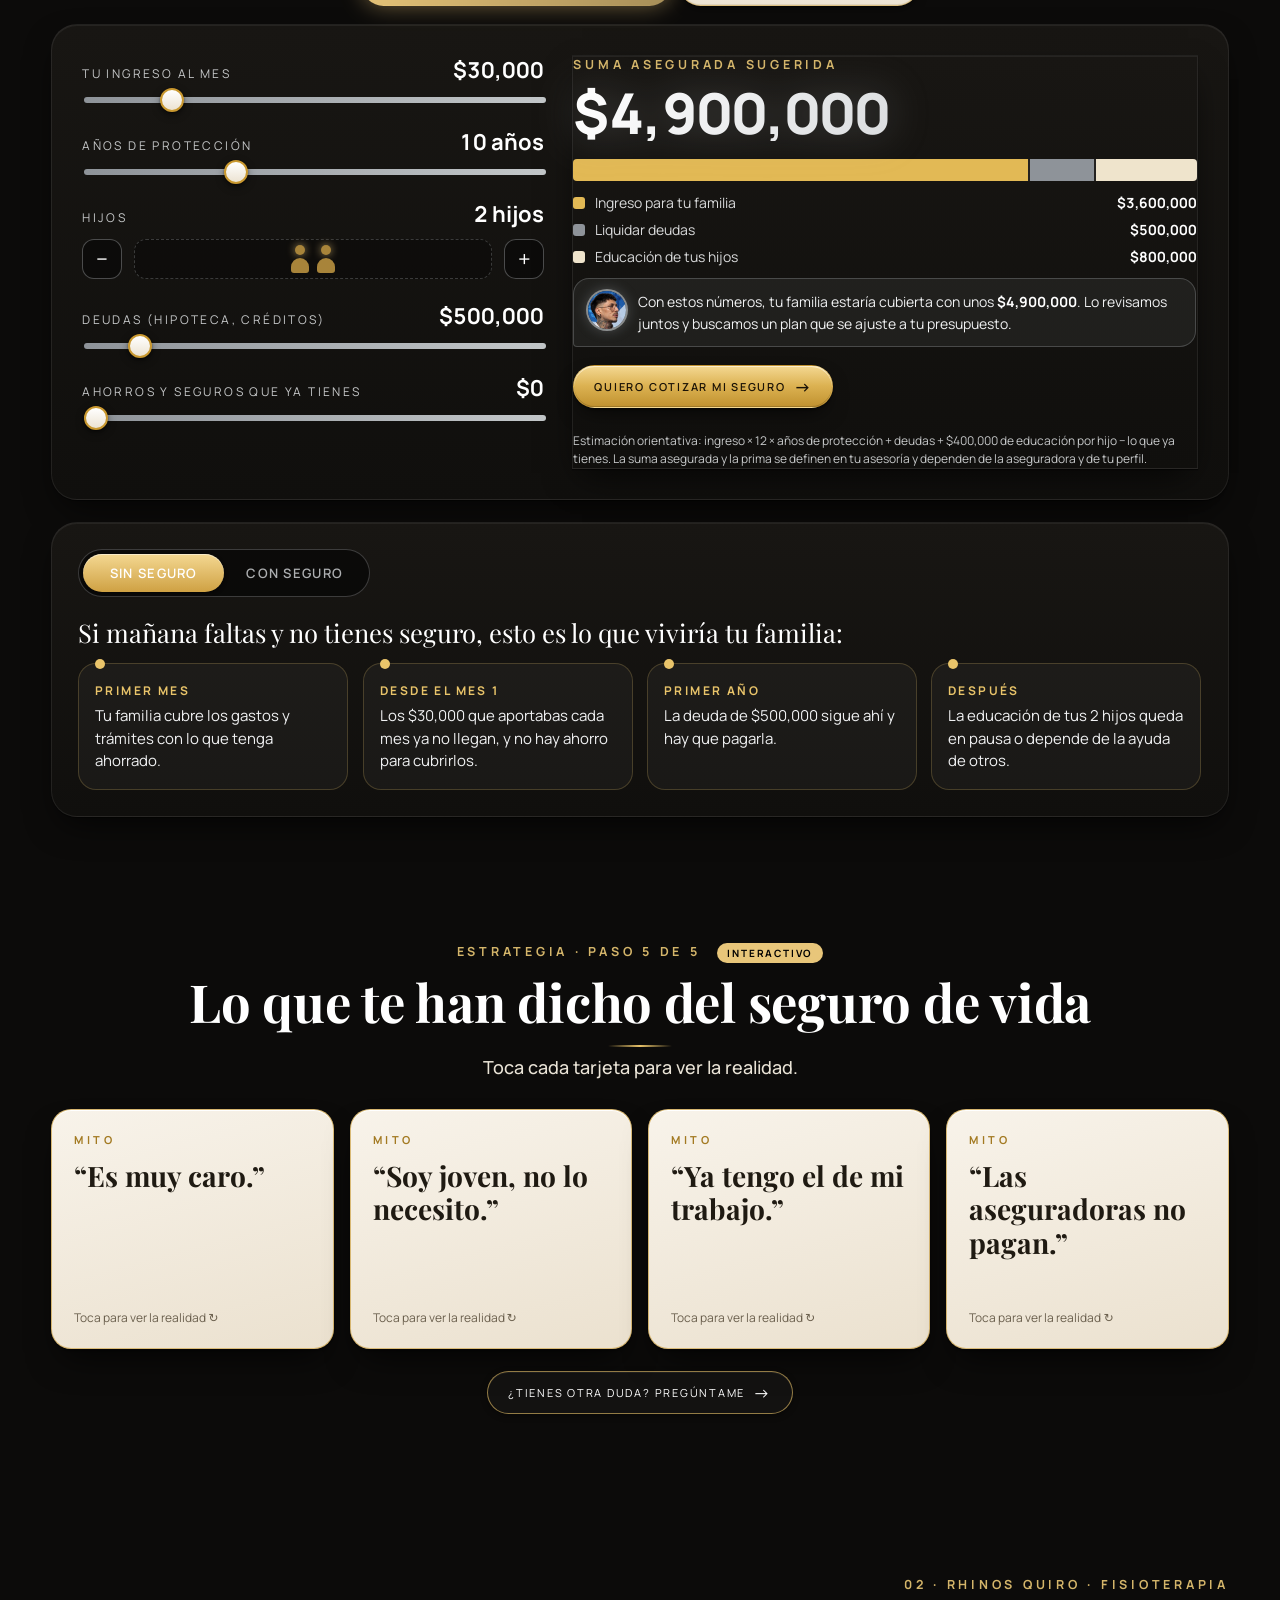
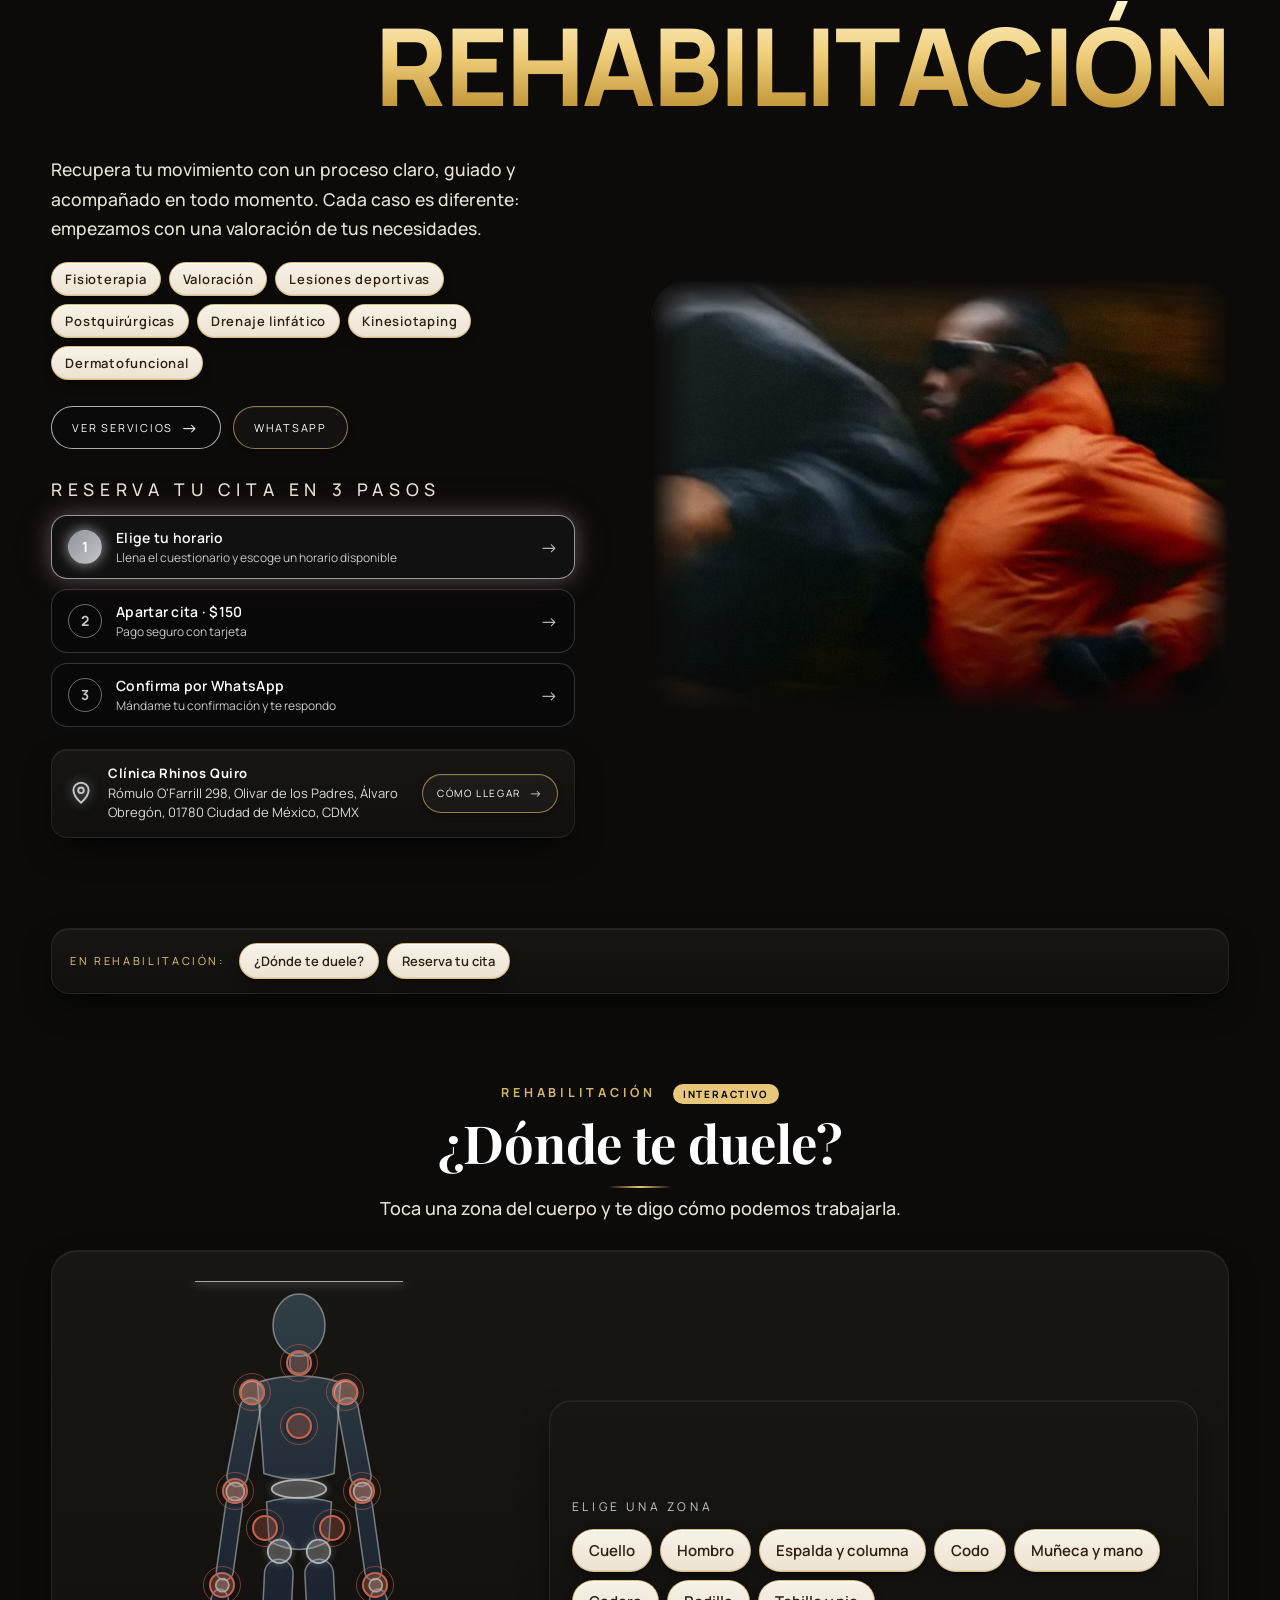
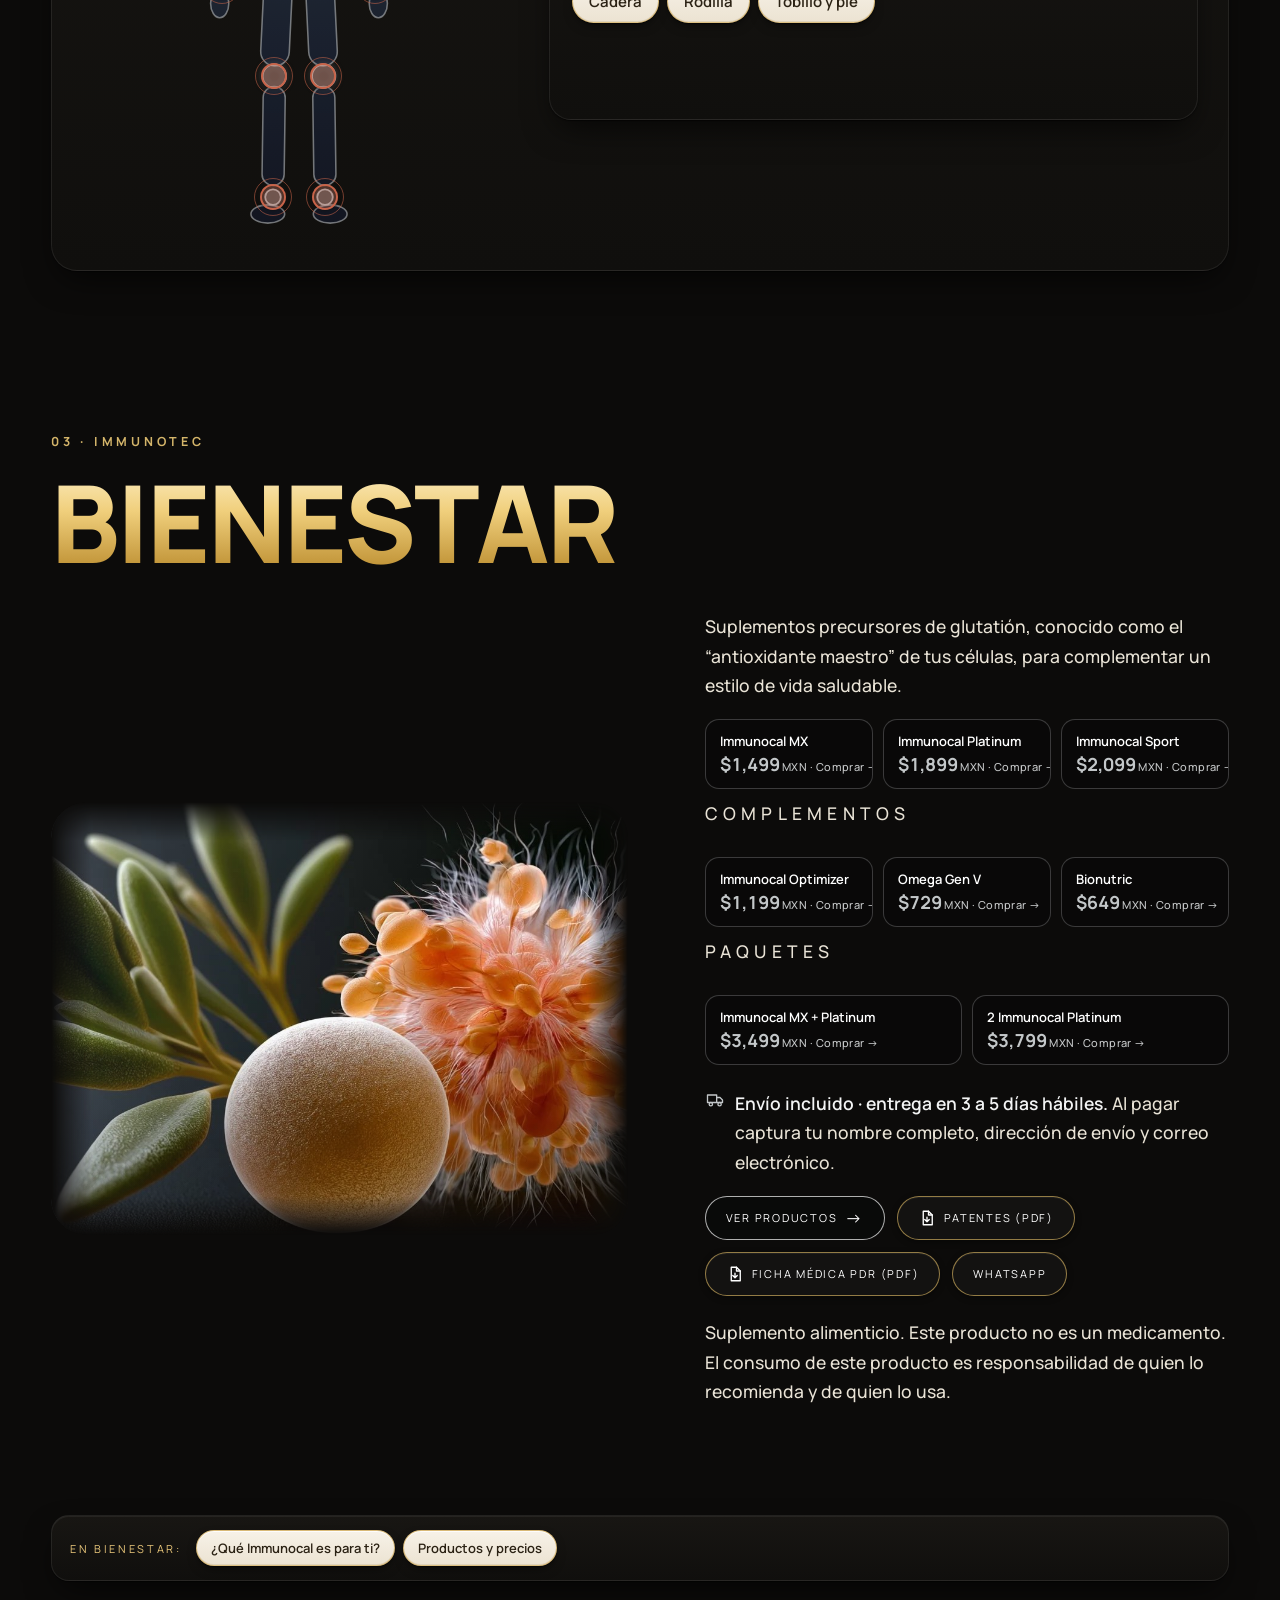
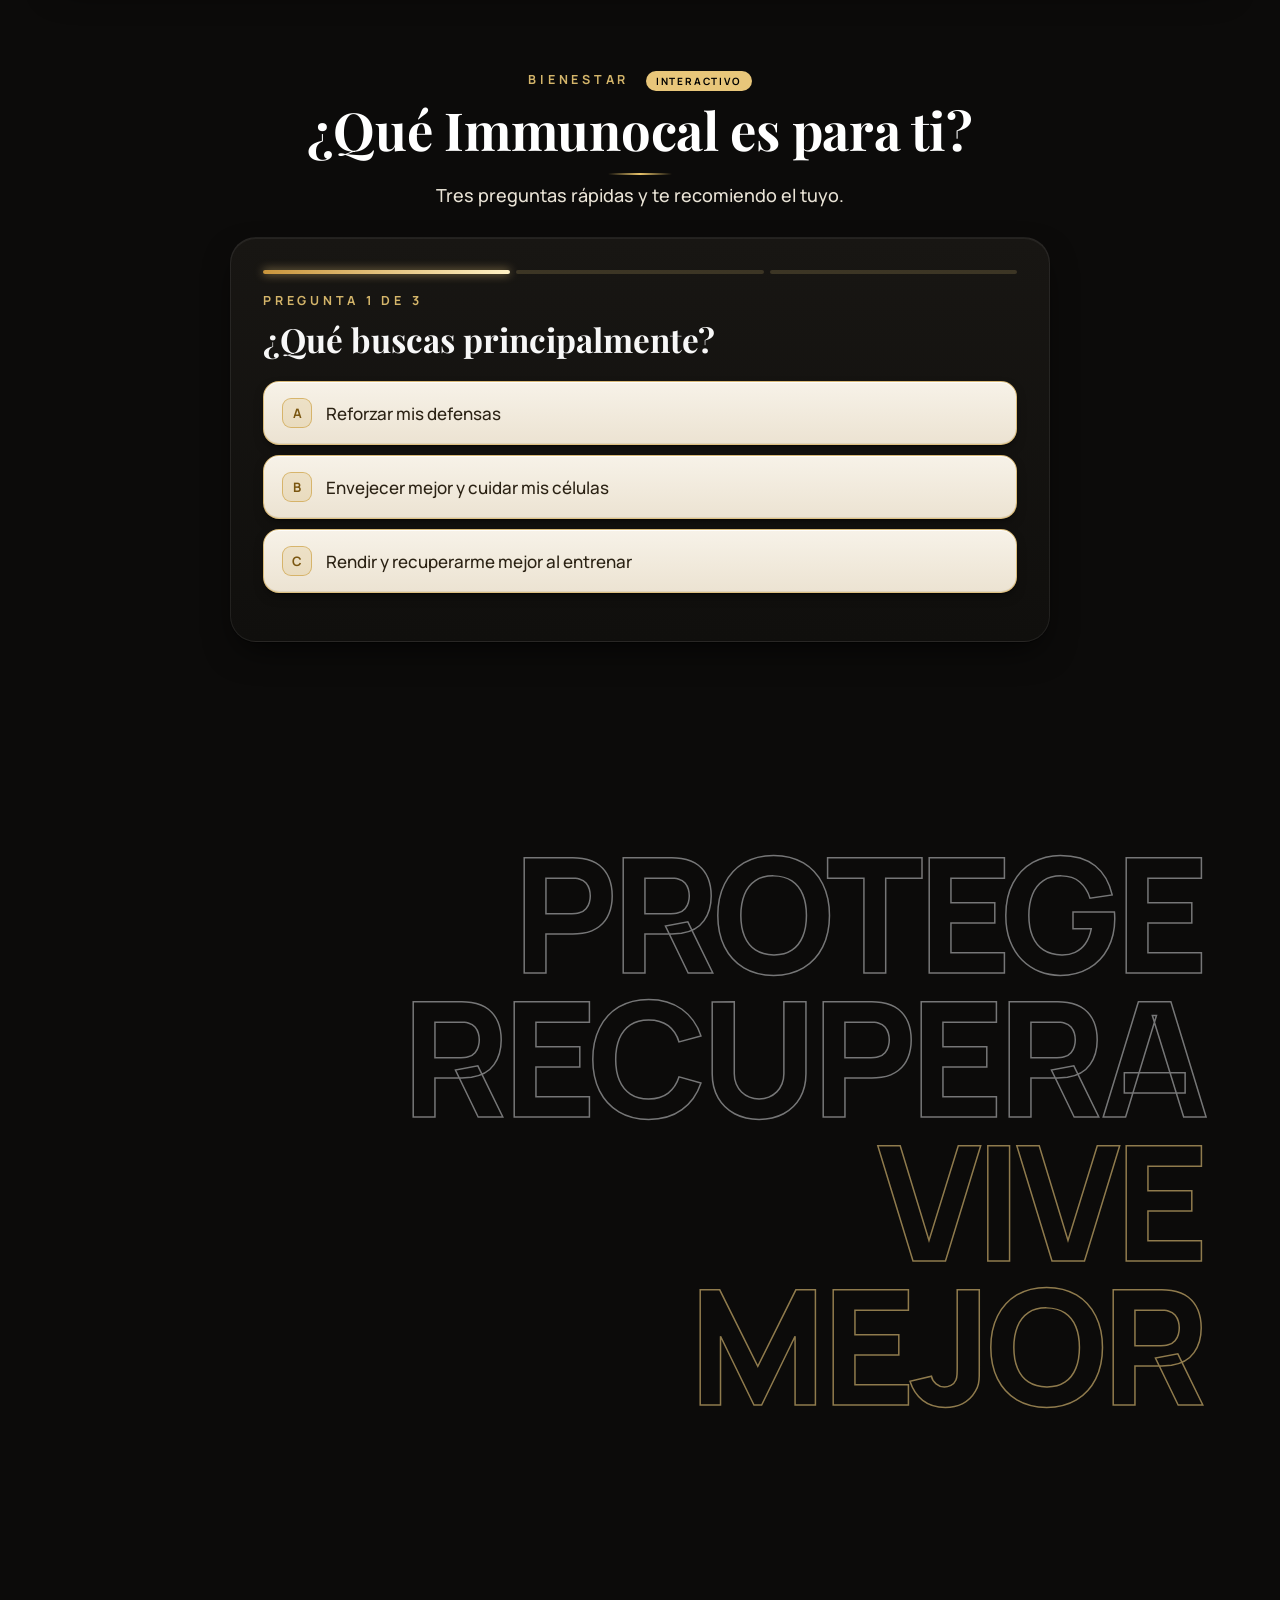
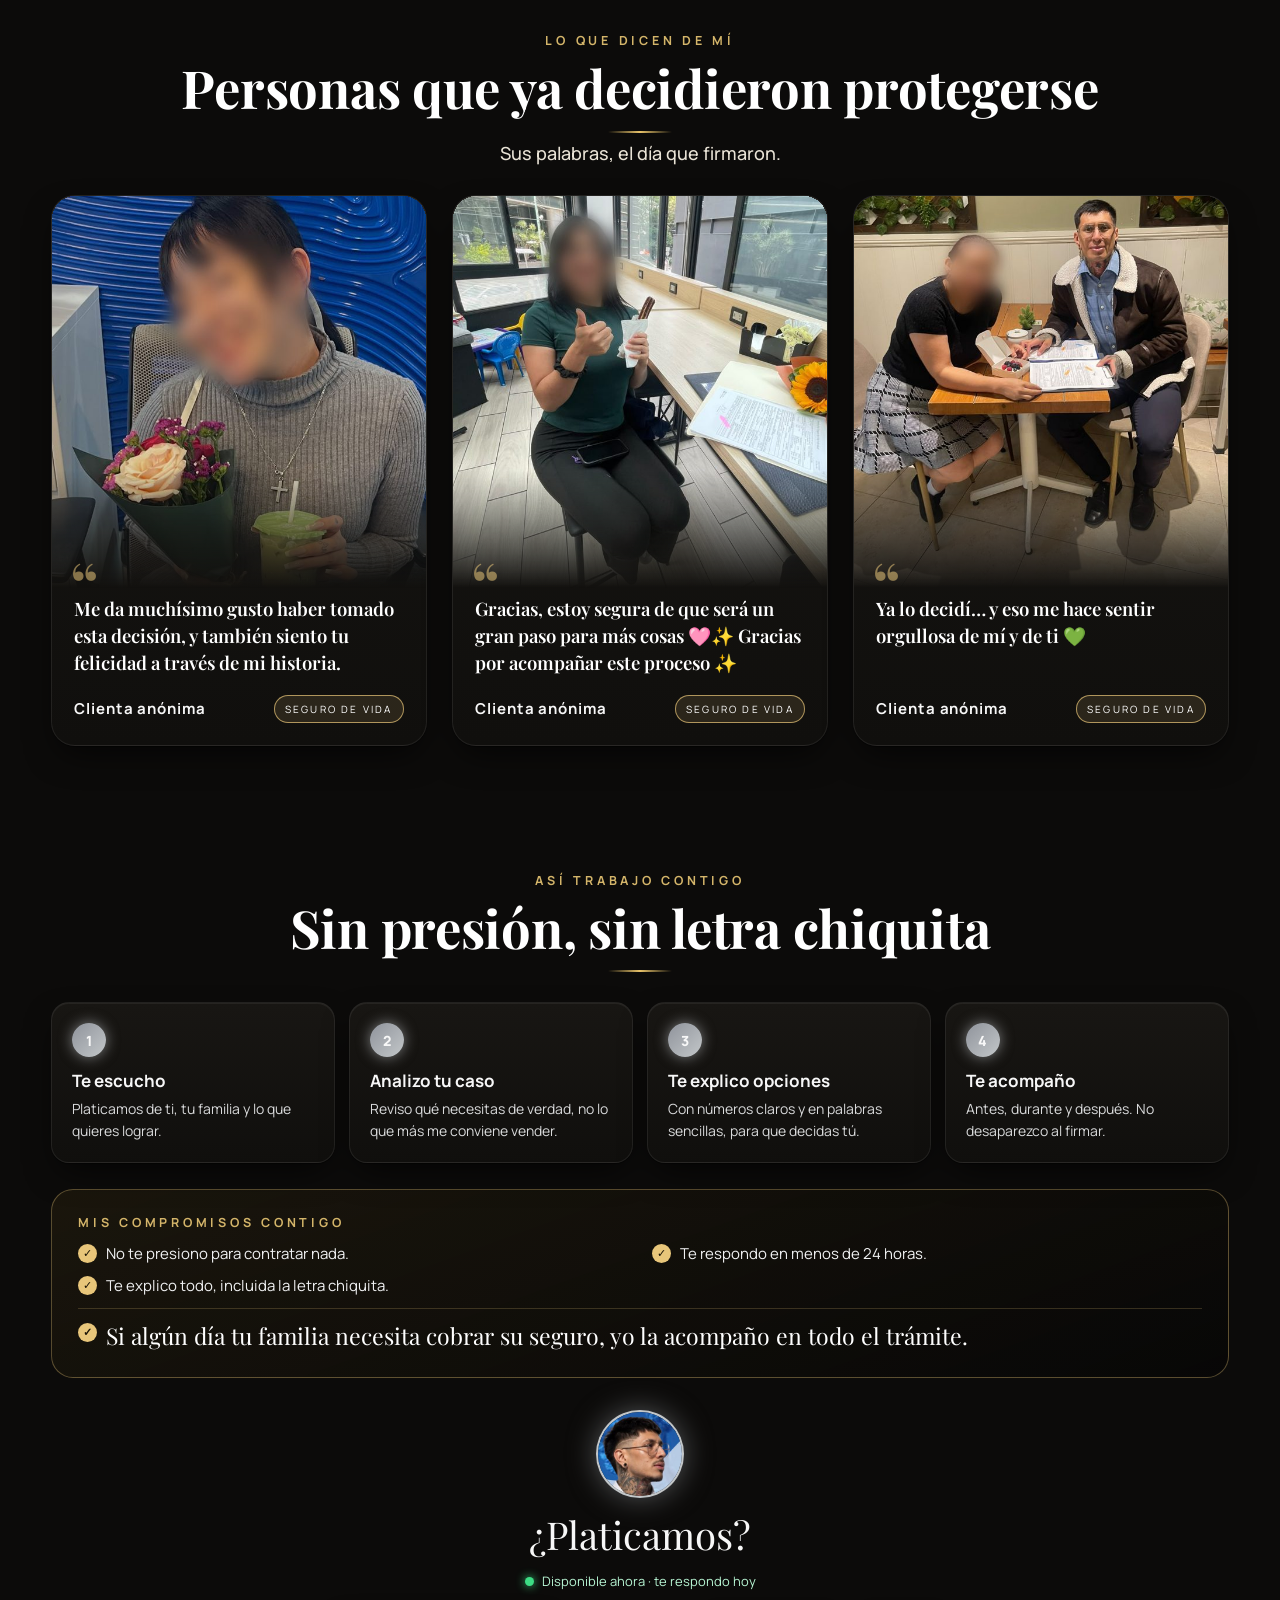
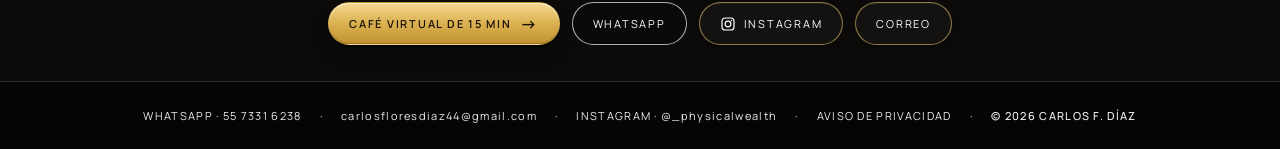
==== commit 98c12f28: "Add files via upload" ====
--- a/carlos-Flores-Diaz/index.html
+++ b/carlos-Flores-Diaz/index.html
@@ -1,30 +1,1718 @@
-<!DOCTYPE html>
-<html lang="es">
-<head>
-<meta charset="utf-8">
-<meta name="viewport" content="width=device-width,initial-scale=1,viewport-fit=cover">
-<title>Carlos Flores Díaz · Estrategia, Rehabilitación y Bienestar</title>
-<meta name="description" content="Carlos Flores Díaz: asesoría en seguros de vida, ahorro y retiro; clínica de fisioterapia y rehabilitación Rhinos Quiro; y bienestar con Immunotec.">
-<meta name="theme-color" content="#000000">
-
-<!-- Vista previa al compartir el enlace (WhatsApp, Facebook) -->
-<link rel="canonical" href="https://carlos-flores-diaz.vercel.app/">
-<meta property="og:type" content="website">
-<meta property="og:url" content="https://carlos-flores-diaz.vercel.app/">
-<meta property="og:site_name" content="JD Díaz">
-<meta property="og:locale" content="es_MX">
-<meta property="og:title" content="Carlos Flores Díaz">
-<meta property="og:description" content="Estrategia · Rehabilitación · Bienestar. Explora, desliza y descubre.">
-<meta property="og:image" content="https://carlos-flores-diaz.vercel.app/assets/logo-diaz.png">
-<meta name="twitter:card" content="summary">
-
-<link rel="icon" type="image/webp" href="assets/logo-diaz-transparente.webp">
+<!doctype html><html><head><meta charset=utf8><meta name=viewport content="width=device-width,initial-scale=1,viewport-fit=cover"><style>:root{color-scheme:light;box-sizing:border-box;padding-top:env(safe-area-inset-top,0px);padding-bottom:env(safe-area-inset-bottom,0px)}html{scroll-padding-top:env(safe-area-inset-top,0px)}body{margin:0;padding:0;font:14px -apple-system,BlinkMacSystemFont,sans-serif;background:#fff;color:#000}img{max-width:100%}[hidden]:not([hidden=until-found i]){display:none!important}</style></head><body>
+<title>Prueba Estilo Real</title>
 <link rel="preconnect" href="https://fonts.googleapis.com">
 <link rel="preconnect" href="https://fonts.gstatic.com" crossorigin>
 <link rel="stylesheet" href="https://fonts.googleapis.com/css2?family=Manrope:wght@400;500;600;700;800&family=Playfair+Display:wght@600;700&display=swap">
-<link rel="stylesheet" href="styles.css">
-</head>
-<body>
+<style>
+:root { color-scheme: dark; }
+/* =========================================================
+   VARIABLES
+   ========================================================= */
+:root {
+  --bg: #09090a;
+  --text: #f7f7f7;
+  --muted: #c6c8c9;
+  --soft: #d9dadb;
+  --cyan: #c3c7c9;
+  --pink: #e7a5dc;
+  --gold: #e8c67a;
+  --red: #ff3b5c;
+  --line: rgba(199, 203, 206, .85);
+  --glow: 0 0 0 1px rgba(183, 188, 192, .25), 0 0 34px rgba(157, 162, 168, .45), 0 30px 90px rgba(0, 0, 0, .6), inset 0 0 40px rgba(183, 188, 192, .12);
+  /* Alto del carrusel y ancho de tarjeta: la tarjeta nunca es más alta que el carrusel */
+  --deck-h: clamp(320px, 50vh, 620px);
+  /* Orillas desvanecidas para tarjetas y fotos */
+  --feather:
+    linear-gradient(to right, transparent 0, #000000 7%, #000000 93%, transparent 100%),
+    linear-gradient(to bottom, transparent 0, #000000 9%, #000000 91%, transparent 100%);
+  --card-w: min(54vw, 820px, calc(var(--deck-h) * 1.5));
+}
+
+*, *::before, *::after { box-sizing: border-box; }
+[hidden] { display: none !important; }   /* lo oculto nunca debe tapar ni recibir clics */
+html { scroll-behavior: smooth; }
+html, body { margin: 0; min-height: 100%; background: var(--bg); color: var(--text); font-family: Manrope, system-ui, Arial, sans-serif; }
+body { overflow-x: hidden; }
+html.modal-open, html.modal-open body { overflow: hidden; }
+button { font: inherit; color: inherit; }
+img { max-width: 100%; }
+:focus-visible { outline: 2px solid var(--cyan); outline-offset: 3px; }
+.mini { margin: 0; font-size: 11px; letter-spacing: .42em; color: #d5d7d9; }
+
+/* =========================================================
+   FONDO ESPACIAL
+   ========================================================= */
+.space {
+  position: fixed; inset: 0; z-index: 0; overflow: hidden;
+  background: #030303;
+}
+/* Nebulosa azul con planeta: se acerca y se desplaza muy despacio */
+.nebula-img {
+  position: absolute; inset: -5%;
+  background: url('assets/nebula-azul.jpg') center / cover no-repeat;
+  filter: saturate(1.3) brightness(1.15);
+  animation: drift 80s ease-in-out infinite alternate;
+  will-change: transform;
+}
+/* Nubes que pasan lento pero constante por la parte de abajo.
+   La imagen de nubes se repite sin cortes (proporción 4.8 : 1). */
+.clouds {
+  position: absolute; left: 0;
+  height: var(--ch); width: calc(var(--ch) * 4.8 * 3);
+  background: url('assets/nubes-azul.jpg') left bottom / auto 100% repeat-x;
+  mix-blend-mode: screen;
+  -webkit-mask-image: linear-gradient(to top, #000000 50%, transparent);
+  mask-image: linear-gradient(to top, #000000 50%, transparent);
+  animation: clouds var(--t) linear infinite;
+  will-change: transform;
+}
+.clouds.back  { --ch: 64vh; --t: 240s; bottom: 6vh;  opacity: .5; }
+.clouds.front { --ch: 48vh; --t: 140s; bottom: -10vh; opacity: .75; }
+/* Nubes rojas muy sutiles que van en sentido contrario */
+.clouds.red   { --ch: 56vh; --t: 320s; bottom: -4vh; opacity: .26; animation-direction: reverse; background-image: url('assets/nubes-roja.jpg'); }
+/* Resplandores rojos que flotan despacio */
+.glow-red { position: absolute; border-radius: 50%; mix-blend-mode: screen; filter: blur(70px); will-change: transform; }
+.g1 { width: 38vw; height: 26vw; right: -6vw; bottom: 4vh; background: rgba(220, 35, 70, .30); animation: float2 26s ease-in-out infinite alternate; }
+.g2 { width: 26vw; height: 18vw; left: 8vw; top: 30vh; background: rgba(200, 30, 60, .18); animation: float3 32s ease-in-out infinite alternate; }
+/* Planeta: viaja, crece y gira mientras bajas por la página */
+.planet {
+  position: absolute; left: 13%; top: 15%; width: clamp(80px, 8.5vw, 170px); aspect-ratio: 1; pointer-events: none;
+  transform: translate(calc(var(--sp, 0) * 48vw), calc(var(--sp, 0) * 42vh)) scale(calc(1 + var(--sp, 0) * .7));
+  filter: drop-shadow(0 0 22px rgba(162, 167, 173, .45));
+  will-change: transform;
+}
+.planet img { display: block; width: 100%; height: 100%; rotate: calc(var(--sp, 0) * 160deg); animation: spin 200s linear infinite; }
+
+/* Capa que se mueve con el mouse (efecto de profundidad) */
+.parallax {
+  position: absolute; inset: -6%; opacity: .6;
+  transform: translate3d(var(--px, 0px), var(--py, 0px), 0);
+  transition: transform 1.2s cubic-bezier(.2, .8, .2, 1);
+  will-change: transform;
+}
+/* Vía láctea diagonal */
+.milkyway {
+  position: absolute; left: -10%; top: 4%; width: 125%; height: 42%;
+  transform: rotate(-12deg);
+  background:
+    radial-gradient(ellipse 30% 45% at 22% 55%, rgba(180, 178, 187, .38), transparent 70%),
+    radial-gradient(ellipse 35% 50% at 50% 45%, rgba(162, 166, 173, .42), transparent 70%),
+    radial-gradient(ellipse 25% 40% at 78% 55%, rgba(235, 140, 215, .32), transparent 70%),
+    radial-gradient(ellipse 60% 18% at 50% 50%, rgba(231, 232, 234, .18), transparent 80%);
+  filter: blur(38px);
+  animation: milky 70s ease-in-out infinite alternate;
+  will-change: transform;
+}
+.nebula { position: absolute; border-radius: 50%; filter: blur(55px); mix-blend-mode: screen; will-change: transform; }
+.n1 { width: 72vw; height: 25vw; left: -12vw; top: 7vh; background: rgba(145, 150, 157, .35); transform: rotate(-12deg); animation: float1 22s ease-in-out infinite alternate; }
+.n2 { width: 62vw; height: 20vw; right: -12vw; top: 20vh; background: rgba(235, 70, 110, .22); transform: rotate(18deg); animation: float2 27s ease-in-out infinite alternate; }
+.n3 { width: 48vw; height: 17vw; left: 29vw; top: 50vh; background: rgba(154, 161, 166, .18); animation: float3 30s ease-in-out infinite alternate; }
+.n4 { width: 34vw; height: 22vw; right: 4vw; top: 62vh; background: rgba(174, 170, 180, .2); animation: float1 34s ease-in-out infinite alternate-reverse; }
+/* Tono del fondo según la sección o tarjeta activa */
+.tint { position: absolute; inset: 0; opacity: 0; transition: opacity 1.4s ease; pointer-events: none; mix-blend-mode: screen; }
+.t-strategy { background: radial-gradient(ellipse 70% 60% at 50% 45%, rgba(141, 145, 154, .30), transparent 70%); }
+.t-rehab    { background: radial-gradient(ellipse 70% 60% at 55% 55%, rgba(235, 40, 75, .26), transparent 70%), radial-gradient(ellipse 40% 40% at 15% 20%, rgba(255, 90, 60, .12), transparent 70%); }
+.t-wellness { background: radial-gradient(ellipse 70% 60% at 50% 50%, rgba(240, 175, 80, .22), transparent 70%), radial-gradient(ellipse 40% 40% at 85% 25%, rgba(120, 220, 170, .10), transparent 70%); }
+.t-gold     { background: radial-gradient(ellipse 60% 55% at 70% 55%, rgba(232, 198, 122, .24), transparent 70%); }
+body[data-zone="strategy"] .t-strategy,
+body[data-zone="rehab"] .t-rehab,
+body[data-zone="wellness"] .t-wellness,
+body[data-zone="gold"] .t-gold { opacity: 1; }
+
+/* Estrellas animadas (las dibuja script.js) */
+#starfield { position: absolute; inset: 0; width: 100%; height: 100%; display: block; }
+.vignette { position: absolute; inset: 0; pointer-events: none; background: radial-gradient(ellipse at 50% 42%, transparent 50%, rgba(2, 2, 3, .75)); }
+
+/* =========================================================
+   BARRA SUPERIOR
+   ========================================================= */
+.topbar, main, footer { position: relative; z-index: 2; }
+.topbar { display: flex; justify-content: space-between; align-items: flex-start; padding: 14px 4.3vw 0; }
+.brand { border: 0; background: none; padding: 0; cursor: pointer; border-radius: 12px; }
+.brand img {
+  display: block; height: clamp(68px, 12vh, 118px); width: auto; opacity: .92;
+  filter: drop-shadow(0 0 10px rgba(255, 205, 130, .14)) drop-shadow(0 8px 18px rgba(0, 0, 0, .5));
+  transition: transform .4s, filter .4s;
+}
+.about { background: none; border: 0; color: #ffffff; display: flex; align-items: center; gap: 15px; cursor: pointer; letter-spacing: .28em; font-size: 12px; padding: 8px; margin-top: 10px; }
+.about span { font-size: 18px; letter-spacing: 5px; }
+.about i { display: block; width: 1px; height: 18px; background: rgba(255, 255, 255, .45); }
+.about b { font-weight: 500; }
+@media (hover: hover) {
+  .brand:hover img { transform: scale(1.04); opacity: 1; filter: drop-shadow(0 0 18px rgba(255, 205, 130, .3)) drop-shadow(0 8px 18px rgba(0, 0, 0, .5)); }
+  .about:hover { color: var(--cyan); }
+}
+
+/* =========================================================
+   MENÚ FIJO (aparece al bajar) + BARRA DE AVANCE
+   ========================================================= */
+.snav {
+  position: fixed; z-index: 20; left: 50%; top: calc(12px + env(safe-area-inset-top, 0px));
+  display: flex; align-items: center; gap: 8px; padding: 6px 8px 6px 6px;
+  border-radius: 999px; overflow: hidden;
+  background: rgba(6, 7, 7, .72); -webkit-backdrop-filter: blur(14px) saturate(1.3); backdrop-filter: blur(14px) saturate(1.3);
+  border: 1px solid rgba(195, 199, 201, .25);
+  box-shadow: 0 10px 40px rgba(0, 0, 0, .45), 0 0 24px rgba(162, 168, 173, .15);
+  transform: translate(-50%, -140%); opacity: 0;
+  transition: transform .6s cubic-bezier(.2, .8, .2, 1), opacity .4s;
+}
+.snav.show { transform: translate(-50%, 0); opacity: 1; }
+.brand-mini { border: 0; background: none; padding: 0 6px; cursor: pointer; display: grid; place-items: center; }
+.brand-mini img { height: 36px; width: auto; display: block; }
+.snav-links { display: flex; gap: 2px; }
+.snav a {
+  position: relative; overflow: hidden; padding: 9px 14px; border-radius: 999px;
+  font-size: 11px; letter-spacing: .18em; text-transform: uppercase; color: #e2e3e4; text-decoration: none;
+  transition: color .3s, background .3s;
+}
+.snav a:hover { color: #ffffff; background: rgba(195, 199, 201, .1); }
+.snav a.on { color: #ffffff; background: linear-gradient(120deg, rgba(143, 147, 155, .55), rgba(195, 199, 201, .25)); box-shadow: inset 0 0 0 1px rgba(195, 199, 201, .45), 0 0 16px rgba(162, 168, 173, .35); }
+.snav .progress { position: absolute; left: 0; right: 0; bottom: 0; height: 2px; background: rgba(195, 199, 201, .1); }
+.snav .progress i { display: block; height: 100%; transform-origin: left; transform: scaleX(0); background: linear-gradient(90deg, #c3c7c9, #8f929b 60%, var(--red)); box-shadow: 0 0 8px rgba(195, 199, 201, .8); }
+@media (hover: hover) { }
+html.modal-open .wa-fab, html.modal-open .snav { opacity: 0; pointer-events: none; }
+
+/* =========================================================
+   1. INICIO (CARRUSEL)
+   ========================================================= */
+.hero {
+  min-height: calc(100vh - clamp(68px, 12vh, 118px) - 14px);
+  display: flex; flex-direction: column; align-items: center; justify-content: center;
+  padding: 0 2.5vw 28px;
+}
+.intro { text-align: center; margin: -10px 0 8px; }
+.intro h1 { font-family: 'Playfair Display', serif; font-size: clamp(26px, 3.4vw, 50px); margin: 0 0 4px; line-height: 1.15; }
+.intro em { font-style: normal; color: var(--cyan); }
+.lead { margin: 0; color: #c4c6c8; font-size: 13px; letter-spacing: .14em; }
+
+.deck-area { width: min(1540px, 96vw); position: relative; overflow-x: clip; }
+.deck {
+  position: relative; z-index: 1;
+  width: 100%; height: var(--deck-h);
+  perspective: 1700px; touch-action: pan-y;
+  user-select: none; -webkit-user-select: none;
+}
+
+.card {
+  position: absolute; top: 50%; left: 50%;
+  width: var(--card-w); aspect-ratio: 21.59 / 13.97;
+  overflow: hidden; border-radius: 36px;
+  background: #0c0c0d;
+  -webkit-mask-image: var(--feather); mask-image: var(--feather);
+  -webkit-mask-composite: source-in; mask-composite: intersect;
+  transform: translate(-50%, -50%);
+  translate: var(--dx, 0px) 0;   /* se mueve con el dedo mientras arrastras */
+  transition: transform .65s cubic-bezier(.2, .8, .2, 1), translate .55s cubic-bezier(.2, .8, .2, 1), opacity .65s, filter .35s, rotate .3s ease-out;
+  rotate: y 0deg;
+  cursor: pointer;
+}
+.deck.dragging .card { transition: transform .65s cubic-bezier(.2, .8, .2, 1), translate 0s, opacity .65s, filter .35s; cursor: grabbing; }
+.deck { --dx: 0px; }
+/* Posiciones (las asigna script.js) */
+.card[data-pos="center"] {
+  transform: translate(-50%, -50%) rotateX(var(--rx, 0deg)) rotateY(var(--ry, 0deg)) scale(1);
+  opacity: 1; z-index: 5; filter: none;
+}
+.card[data-pos="left"]  { transform: translate(-72%, -50%) scale(.84) rotateY(12deg);  opacity: .72; z-index: 2; filter: saturate(.85) brightness(.8); }
+.card[data-pos="right"] { transform: translate(-28%, -50%) scale(.84) rotateY(-12deg); opacity: .72; z-index: 2; filter: saturate(.85) brightness(.8); }
+/* Inclinación 3D siguiendo el mouse (tarjeta del centro) */
+.card.tilt { transition: transform .18s ease-out, opacity .65s, filter .35s, rotate .3s ease-out; }
+
+/* 1. Tarjeta que se voltea */
+.card.flipping { rotate: y 90deg; transition: rotate .26s ease-in, transform .65s cubic-bezier(.2, .8, .2, 1), opacity .65s, filter .35s; }
+.flip {
+  position: absolute; z-index: 10; right: 54px; top: 38px;
+  width: 38px; height: 38px; border-radius: 50%; padding: 0; cursor: pointer;
+  display: grid; place-items: center; color: #ffffff;
+  font: italic 700 17px/1 'Playfair Display', serif;
+  background: rgba(5, 6, 6, .55); -webkit-backdrop-filter: blur(6px); backdrop-filter: blur(6px);
+  border: 1px solid color-mix(in srgb, var(--acc) 70%, white);
+  box-shadow: 0 0 14px color-mix(in srgb, var(--acc) 55%, transparent);
+  transition: transform .3s, background .3s;
+}
+.card:not([data-pos="center"]) .flip { opacity: 0; pointer-events: none; }
+@media (hover: hover) { .flip:hover { transform: scale(1.12); background: color-mix(in srgb, var(--acc) 30%, rgba(5, 6, 6, .6)); } }
+.back {
+  position: absolute; inset: 0; z-index: 11;
+  display: flex; flex-direction: column; justify-content: center; gap: 12px;
+  padding: 44px 64px;
+  background:
+    radial-gradient(ellipse 70% 60% at 85% 20%, color-mix(in srgb, var(--acc) 30%, transparent), transparent 70%),
+    linear-gradient(150deg, rgba(15, 15, 16, .97), rgba(5, 5, 5, .98));
+  visibility: hidden; opacity: 0;
+}
+.card.show-back .back { visibility: visible; opacity: 1; }
+.card.show-back .flip { opacity: 0; pointer-events: none; }
+.back h3 { margin: 0; font-family: 'Playfair Display', serif; font-size: clamp(28px, 3vw, 46px); line-height: 1; }
+.back ul { list-style: none; margin: 4px 0 8px; padding: 0; display: grid; gap: 9px; }
+.back li { position: relative; padding-left: 28px; font-size: clamp(13px, 1.1vw, 16px); color: #ecedef; }
+.back li::before {
+  content: '✓'; position: absolute; left: 0; top: 0; width: 19px; height: 19px; border-radius: 50%;
+  display: grid; place-items: center; font-size: 11px; font-weight: 700; color: #080809;
+  background: var(--acc); box-shadow: 0 0 10px var(--acc);
+}
+.card.show-back .back > * { animation: rise .5s cubic-bezier(.2, .8, .2, 1) both; }
+.card.show-back .back > *:nth-child(2) { animation-delay: .06s; }
+.card.show-back .back > *:nth-child(3) { animation-delay: .12s; }
+.card.show-back .back > *:nth-child(4) { animation-delay: .18s; }
+
+/* 3. Tarjetas laterales que se asoman al pasar el mouse */
+@media (hover: hover) and (min-width: 701px) {
+  .card[data-pos="left"]:hover  { transform: translate(-76%, -50%) scale(.88) rotateY(6deg);  opacity: .95; filter: saturate(1) brightness(1); }
+  .card[data-pos="right"]:hover { transform: translate(-24%, -50%) scale(.88) rotateY(-6deg); opacity: .95; filter: saturate(1) brightness(1); }
+}
+/* Desenfoque de movimiento al girar */
+.deck.moving .card { filter: blur(5px) brightness(1.1); }
+
+/* Capas de la tarjeta */
+.card .visual { position: absolute; inset: 0; width: 100%; height: 100%; object-fit: cover; transition: transform 1.2s cubic-bezier(.2, .8, .2, 1); }
+.card[data-pos="center"]:hover .visual { transform: scale(1.05); }
+.shade {
+  position: absolute; inset: 0; z-index: 1;
+  background:
+    linear-gradient(to top, rgba(5, 5, 6, .94) 0%, rgba(5, 5, 6, .5) 36%, rgba(5, 5, 6, .05) 68%),
+    linear-gradient(135deg, rgba(141, 145, 154, .22), transparent 60%);
+}
+.shine { position: absolute; inset: -20%; z-index: 5; pointer-events: none; background: linear-gradient(115deg, transparent 42%, rgba(255, 255, 255, .16) 48%, transparent 54%); transform: translateX(-70%); animation: shine 8s ease-in-out infinite; }
+
+.partner { position: absolute; z-index: 7; left: 54px; top: 40px; max-width: 230px; max-height: 76px; display: flex; align-items: center; }
+.partner img { max-width: 220px; max-height: 70px; object-fit: contain; filter: drop-shadow(0 2px 10px rgba(0, 0, 0, .6)); }
+
+.copy { position: absolute; z-index: 7; left: 58px; bottom: 50px; right: 140px; }
+.copy h2 { font-family: 'Playfair Display', serif; font-size: clamp(30px, 3.8vw, 60px); line-height: 1; margin: 0 0 8px; text-shadow: 0 4px 24px rgba(0, 0, 0, .6); }
+.copy p { margin: 0; font-size: 12px; letter-spacing: .34em; color: #e8e9e9; }
+
+/* Botón redondo con flecha (como en el diseño) */
+.go {
+  position: absolute; z-index: 8; right: 54px; bottom: 48px;
+  width: 58px; height: 58px; border-radius: 50%;
+  border: 0; background: radial-gradient(circle at 50% 30%, rgba(135, 139, 145, .45), rgba(5, 5, 6, .75) 70%);
+  display: grid; place-items: center; cursor: pointer;
+  box-shadow: 0 0 18px rgba(168, 173, 177, .55), inset 0 0 12px rgba(183, 188, 192, .25);
+  transition: transform .3s, background .3s;
+}
+.go svg { width: 22px; height: 22px; fill: none; stroke: #ffffff; stroke-width: 2; stroke-linecap: round; stroke-linejoin: round; }
+@media (hover: hover) { .go:hover { transform: scale(1.08); background: rgba(170, 176, 180, .22); } }
+
+/* Flechas laterales: botones flotantes de cristal, discretos, con esquinas suaves.
+   El botón queda fijo (fácil de tocar) y lo que flota es su cristal y la flecha. */
+.nav {
+  position: absolute; z-index: 10; top: 50%; transform: translateY(-50%);
+  width: 46px; height: 46px; padding: 0; border: 0; background: none;
+  display: grid; place-items: center; cursor: pointer; color: #ffffff; isolation: isolate;
+  opacity: .72; transition: opacity .3s;
+  --float: navFloat 4.5s ease-in-out infinite;
+}
+.nav::before {
+  content: ''; position: absolute; inset: 0; z-index: -1; border-radius: 16px;
+  background: rgba(11, 12, 12, .38);
+  border: 1px solid rgba(195, 199, 201, .22);
+  -webkit-backdrop-filter: blur(10px); backdrop-filter: blur(10px);
+  box-shadow: 0 8px 24px rgba(0, 0, 0, .35), inset 0 1px 0 rgba(255, 255, 255, .08);
+  animation: var(--float);
+  transition: background .3s, border-color .3s, box-shadow .3s;
+}
+.nav.left { left: 18px; }
+.nav.right { right: 18px; }
+.nav.right::before, .nav.right svg { animation-delay: -2.25s; }
+@keyframes navFloat { 0%, 100% { translate: 0 0; } 50% { translate: 0 -6px; } }
+.nav svg { width: 18px; height: 18px; fill: none; stroke: #f3f4f4; stroke-width: 2; stroke-linecap: round; stroke-linejoin: round; animation: var(--float); transition: transform .3s; }
+@media (hover: hover) {
+  .nav:hover { opacity: 1; }
+  .nav:hover::before { background: rgba(27, 28, 29, .55); border-color: rgba(195, 199, 201, .6); box-shadow: 0 8px 28px rgba(0, 0, 0, .35), 0 0 18px rgba(168, 173, 177, .45); }
+  .nav.left:hover svg { transform: translateX(-2px); }
+  .nav.right:hover svg { transform: translateX(2px); }
+}
+.nav:active::before { background: rgba(214, 40, 57, .35); border-color: rgba(255, 120, 130, .6); }
+.nav:focus-visible { outline: 2px solid #c3c7c9; outline-offset: 3px; border-radius: 16px; opacity: 1; }
+@media (prefers-reduced-motion: reduce) { .nav::before, .nav svg { animation: none; } }
+
+/* anillo de luz que gira en el botón redondo de cada tarjeta */
+.go::before {
+  content: ''; position: absolute; inset: -2px; border-radius: 50%; padding: 2px;
+  background: conic-gradient(from 0deg, #c3c7c9, #8f929b 30%, transparent 45%, var(--red) 62%, transparent 80%, #c3c7c9);
+  -webkit-mask: linear-gradient(#000000 0 0) content-box, linear-gradient(#000000 0 0);
+  -webkit-mask-composite: xor; mask-composite: exclude;
+  animation: spin 5s linear infinite; pointer-events: none;
+}
+
+/* Piso brillante con reflejo bajo las tarjetas */
+.floor {
+  position: absolute; left: 50%; bottom: -46px; width: 110%; height: 150px;
+  transform: translateX(-50%); pointer-events: none; z-index: 0;
+  background: radial-gradient(ellipse 45% 55% at 50% 30%, rgba(168, 172, 177, .3), transparent 70%);
+}
+.floor::before, .floor::after {
+  content: ''; position: absolute; left: 50%; top: 18%;
+  border-radius: 50%; border: 1px solid rgba(205, 208, 210, .35);
+  transform: translateX(-50%);
+  animation: ring 6s ease-in-out infinite;
+}
+.floor::before { width: 70%; height: 60%; }
+.floor::after  { width: 92%; height: 90%; border-color: rgba(230, 160, 220, .22); animation-delay: -3s; }
+
+/* Puntos indicadores */
+.dots { display: flex; gap: 6px; justify-content: center; margin-top: 16px; flex-wrap: wrap; }
+.dots button {
+  position: relative; overflow: hidden; cursor: pointer;
+  padding: 9px 16px 12px; border: 0; border-radius: 999px; background: transparent;
+  font-size: 11px; letter-spacing: .24em; text-transform: uppercase; color: #a6a9ab;
+  transition: color .3s, background .3s, box-shadow .3s;
+}
+.dots button:hover { color: #ffffff; }
+.dots button[aria-current="true"] { color: #ffffff; background: rgba(195, 199, 201, .1); box-shadow: inset 0 0 0 1px rgba(195, 199, 201, .35), 0 0 18px rgba(162, 168, 173, .2); }
+/* barrita que se llena mientras llega el siguiente giro automático */
+.dots button[aria-current="true"]::after { content: ''; position: absolute; left: 16px; right: 16px; bottom: 5px; height: 2px; border-radius: 2px; background: linear-gradient(90deg, #c3c7c9, #8f929b 70%, var(--red)); box-shadow: 0 0 8px rgba(195, 199, 201, .8); transform-origin: left; transform: scaleX(1); }
+.dots button.timing::after { animation: fillDot 6s linear both; }
+
+.scroll-cue { margin-top: 14px; font-size: 11px; letter-spacing: .42em; color: #b4b7b9; text-decoration: none; display: flex; flex-direction: column; align-items: center; gap: 4px; }
+.scroll-cue span { font-size: 16px; letter-spacing: 0; animation: bob 1.8s ease-in-out infinite; }
+.scroll-cue:hover { color: var(--cyan); }
+
+/* =========================================================
+   BOTONES
+   ========================================================= */
+.btn {
+  display: inline-flex; align-items: center; gap: 8px;
+  border: 1px solid rgba(239, 240, 240, .72); background: rgba(8, 9, 9, .35);
+  color: #ffffff; border-radius: 999px; padding: 12px 20px;
+  font-size: 11px; letter-spacing: .16em; text-decoration: none; cursor: pointer;
+  transition: transform .25s, background .25s, box-shadow .25s;
+}
+.btn span { font-size: 17px; line-height: 1; }
+.btn, .buy, .step { position: relative; overflow: hidden; isolation: isolate; }
+/* efecto magnético: el botón se acerca un poco al cursor */
+.btn, .go { translate: var(--mx, 0px) var(--my, 0px); transition: transform .25s, background .25s, box-shadow .25s, translate .35s cubic-bezier(.2, .8, .2, 1); }
+.magnet { transition: transform .25s, background .25s, box-shadow .25s, translate .12s linear; }
+/* onda de luz al hacer clic */
+.ripple {
+  position: absolute; z-index: 5; border-radius: 50%; pointer-events: none;
+  background: radial-gradient(circle, rgba(221, 223, 224, .55), rgba(195, 199, 201, .18) 40%, transparent 70%);
+  transform: scale(0); animation: ripple .7s cubic-bezier(.2, .8, .2, 1) forwards;
+}
+.btn.ghost { border-color: rgba(239, 240, 240, .35); background: transparent; }
+.btn.small { padding: 9px 14px; font-size: 10px; }
+.btn.primary {
+  border-color: transparent;
+  background: linear-gradient(120deg, #8f939b, #a2a8ac 55%, #c3c7c9);
+  color: #ffffff; font-weight: 600;
+  box-shadow: 0 0 22px rgba(162, 168, 173, .45), inset 0 1px 0 rgba(255, 255, 255, .35);
+}
+@media (hover: hover) { .btn.primary:hover { background: linear-gradient(120deg, #979aa2, #acb2b6 55%, #d0d3d5); box-shadow: 0 0 30px rgba(162, 168, 173, .65), 0 0 50px rgba(255, 59, 92, .18); } }
+.ico { width: 18px; height: 18px; flex: none; fill: none; stroke: currentColor; stroke-width: 1.8; stroke-linecap: round; stroke-linejoin: round; }
+.text-link { font-size: 12px; color: var(--cyan); text-decoration: none; margin-top: 8px; }
+.text-link:hover { text-decoration: underline; }
+
+/* Dirección con botón "Cómo llegar" */
+.place {
+  display: flex; align-items: center; gap: 14px; flex-wrap: wrap;
+  margin-top: 22px; padding: 14px 16px; max-width: 560px;
+  border-radius: 16px; background: rgba(8, 8, 9, .55); border: 1px solid rgba(205, 208, 210, .22);
+  -webkit-backdrop-filter: blur(6px); backdrop-filter: blur(6px);
+}
+.place .ico { width: 26px; height: 26px; color: var(--cyan); filter: drop-shadow(0 0 6px rgba(195, 199, 201, .6)); }
+.place div { flex: 1 1 220px; display: flex; flex-direction: column; gap: 2px; }
+.place strong { font-size: 13px; letter-spacing: .04em; color: #ffffff; }
+.place span { font-size: 13px; line-height: 1.5; color: var(--soft); }
+
+/* Pasos de reserva (Rehabilitación) */
+.steps-title { margin: 26px 0 10px !important; font-size: 11px !important; letter-spacing: .32em; color: var(--cyan) !important; }
+.steps { list-style: none; margin: 0; padding: 0; display: grid; gap: 10px; max-width: 560px; }
+.step {
+  position: relative; display: flex; align-items: center; gap: 14px; padding: 12px 16px;
+  border-radius: 16px; text-decoration: none; color: #ffffff;
+  background: rgba(8, 8, 9, .55); border: 1px solid rgba(205, 208, 210, .22);
+  transition: transform .3s cubic-bezier(.2, .8, .2, 1), box-shadow .3s, border-color .3s, background .3s;
+}
+.step .n {
+  width: 34px; height: 34px; flex: none; border-radius: 50%; display: grid; place-items: center;
+  font-weight: 700; font-size: 14px; border: 1.5px solid rgba(205, 208, 210, .5); color: var(--cyan);
+}
+.step .st { flex: 1; display: flex; flex-direction: column; gap: 2px; }
+.step b { font-size: 14px; font-weight: 600; letter-spacing: .02em; }
+.step small { font-size: 12px; color: var(--muted); }
+.step .arr { color: var(--cyan); font-size: 18px; transition: transform .3s; }
+@media (hover: hover) { .step:hover { transform: translateX(4px); border-color: rgba(195, 199, 201, .6); } .step:hover .arr { transform: translateX(4px); } }
+/* paso que toca hacer ahora: brilla */
+.step.current { border-color: rgba(195, 199, 201, .75); box-shadow: 0 0 22px rgba(162, 168, 173, .4), 0 0 44px rgba(255, 59, 92, .12); background: rgba(25, 26, 27, .45); }
+.step.current .n { background: linear-gradient(135deg, #8f939b, #c3c7c9); color: #ffffff; border-color: transparent; box-shadow: 0 0 14px rgba(195, 199, 201, .8); animation: pulse 2s ease-in-out infinite; }
+/* paso ya hecho */
+.step.done .n { background: rgba(80, 200, 140, .2); border-color: rgba(110, 230, 170, .7); color: #7ff0b8; font-size: 0; }
+.step.done .n::after { content: '✓'; font-size: 16px; }
+.step.done b { color: #cfe9dc; }
+
+/* Botones de compra en Bienestar */
+.buy-row { display: flex; flex-wrap: wrap; gap: 10px; margin: 0 0 24px; max-width: 560px; }
+.buy {
+  flex: 1 1 150px; display: flex; flex-direction: column; gap: 2px; padding: 12px 14px;
+  border-radius: 14px; text-decoration: none; color: #ffffff;
+  background: rgba(8, 8, 9, .55); border: 1px solid rgba(205, 208, 210, .25);
+  transition: transform .3s cubic-bezier(.2, .8, .2, 1), box-shadow .3s, border-color .3s;
+}
+.buy b { font-size: 13px; font-weight: 600; }
+.buy span { white-space: nowrap; font-size: 18px; font-weight: 700; color: var(--cyan); font-variant-numeric: tabular-nums; }
+.buy span::after { content: ' MXN · Comprar →'; font-size: 11px; font-weight: 500; color: var(--muted); letter-spacing: .04em; }
+@media (hover: hover) { .buy:hover { transform: translateY(-3px); border-color: rgba(195, 199, 201, .7); box-shadow: 0 0 24px rgba(162, 168, 173, .4), 0 0 40px rgba(255, 59, 92, .15); } }
+
+/* Formulario de asesoría (Estrategia) */
+.asesoria {
+  padding: 22px; border-radius: 20px;
+  background: linear-gradient(160deg, rgba(25, 26, 27, .45), rgba(8, 8, 9, .6));
+  border: 1px solid rgba(195, 199, 201, .35); box-shadow: 0 0 30px rgba(162, 168, 173, .18);
+}
+.form-title { margin: 0 0 14px !important; font-family: 'Playfair Display', serif; font-size: 24px; color: #ffffff !important; }
+.fields { display: grid; grid-template-columns: repeat(auto-fit, minmax(220px, 1fr)); gap: 14px; margin-bottom: 16px; }
+.fields label { display: flex; flex-direction: column; gap: 6px; font-size: 11px; letter-spacing: .18em; text-transform: uppercase; color: var(--muted); }
+.fields input, .fields select {
+  font: inherit; font-size: 15px; letter-spacing: normal; text-transform: none; color: #ffffff;
+  padding: 12px 14px; border-radius: 12px; border: 1px solid rgba(205, 208, 210, .3);
+  background: rgba(4, 4, 4, .6); outline: none; transition: border-color .25s, box-shadow .25s;
+}
+.fields select option { background: #09090a; color: #ffffff; }
+.fields input::placeholder { color: #8e8f91; }
+.fields input:focus, .fields select:focus { border-color: var(--cyan); box-shadow: 0 0 0 3px rgba(195, 199, 201, .2), 0 0 20px rgba(162, 168, 173, .35); }
+.form-error { margin: -4px 0 12px !important; font-size: 13px; color: #ff8fa3 !important; }
+.asesoria .fine { margin: 12px 0 0 !important; font-size: 12px; color: var(--muted) !important; }
+.btn .ig { width: 16px; height: 16px; fill: none; stroke: currentColor; stroke-width: 1.8; }
+.btn .ig circle:last-child { fill: currentColor; stroke: none; }
+@media (hover: hover) {
+  .btn:hover { transform: translateX(4px); background: rgba(170, 176, 180, .16); box-shadow: 0 0 22px rgba(168, 173, 177, .35); }
+}
+
+/* =========================================================
+   ANIMACIÓN AL BAJAR (las activa script.js)
+   ========================================================= */
+.reveal {
+  opacity: 0; transform: translateY(40px);
+  transition: opacity .9s ease, transform .9s cubic-bezier(.2, .7, .2, 1);
+  transition-delay: calc(var(--d, 0) * 110ms);
+}
+.in .reveal { opacity: 1; transform: none; }
+
+/* =========================================================
+   2. SECCIONES DESTACADAS
+   ========================================================= */
+.feature {
+  width: min(1240px, 92vw); margin: 0 auto; padding: 14vh 0 4vh;
+  display: grid; column-gap: 6vw; row-gap: 36px; align-items: center;
+  grid-template-columns: minmax(0, 1.1fr) minmax(0, 1fr);
+  grid-template-areas: "head head" "media text";
+  scroll-margin-top: 20px;
+}
+.feature.reverse {
+  grid-template-columns: minmax(0, 1fr) minmax(0, 1.1fr);
+  grid-template-areas: "head head" "text media";
+}
+.feature-head { grid-area: head; }
+.feature.reverse .feature-head { text-align: right; }
+.feature-media { grid-area: media; }
+.feature-text { grid-area: text; }
+.feature .big { font-size: clamp(48px, 8.4vw, 150px); margin: 8px 0 0; }
+.feature-media { order: 2; }
+.feature-media {
+  position: relative; aspect-ratio: 4 / 3; border-radius: 36px; overflow: hidden;
+  -webkit-mask-image: var(--feather); mask-image: var(--feather);
+  -webkit-mask-composite: source-in; mask-composite: intersect;
+  clip-path: inset(0 100% 0 0 round 26px);
+  transition: clip-path 1.3s cubic-bezier(.7, 0, .2, 1);
+}
+.feature.reverse .feature-media { clip-path: inset(0 0 0 100% round 26px); }
+.feature.in .feature-media { clip-path: inset(0 0 0 0 round 26px); }
+.feature-media img {
+  display: block; width: 100%; height: 100%; object-fit: cover;
+  transform: scale(1.25); transition: transform 2s cubic-bezier(.2, .7, .2, 1);
+}
+.feature.in .feature-media img { transform: scale(1.14); }
+.feature-media img, .about-photo img { translate: 0 var(--iy, 0px); }
+.feature-media::after {
+  content: ''; position: absolute; inset: 0; pointer-events: none;
+  background: linear-gradient(135deg, rgba(141, 145, 154, .2), transparent 55%), linear-gradient(to top, rgba(5, 5, 6, .45), transparent 45%);
+}
+
+.big {
+  font-family: Manrope, system-ui, sans-serif; font-weight: 800;
+  font-size: clamp(44px, 6.4vw, 104px); line-height: 1; letter-spacing: -.02em;
+  margin: 14px 0 18px; padding-top: .1em;
+  background: linear-gradient(180deg, #ffffff 30%, #cccfd2);
+  -webkit-background-clip: text; background-clip: text; color: transparent;
+}
+.feature-text p { color: var(--soft); line-height: 1.7; font-size: 16px; margin: 0 0 18px; max-width: 520px; }
+.feature-text .fine { font-size: 12px; color: var(--muted); margin-top: 22px; }
+.chips { list-style: none; padding: 0; margin: 0 0 26px; display: flex; flex-wrap: wrap; gap: 8px; max-width: 540px; }
+.chips li { font-size: 12px; letter-spacing: .06em; padding: 7px 13px; border-radius: 999px; border: 1px solid rgba(205, 208, 210, .3); background: rgba(255, 255, 255, .04); color: #ecedef; }
+.actions { display: flex; flex-wrap: wrap; gap: 12px; }
+
+/* =========================================================
+   HERRAMIENTAS (calculadora, mapa del cuerpo, test)
+   ========================================================= */
+.sr-only { position: absolute; width: 1px; height: 1px; overflow: hidden; clip: rect(0 0 0 0); white-space: nowrap; }
+button.text-link { background: none; border: 0; padding: 0; cursor: pointer; font: inherit; font-size: 13px; color: var(--cyan); text-align: left; }
+.tool { width: min(1240px, 92vw); margin: 0 auto; padding: 10vh 0 4vh; scroll-margin-top: 80px; }
+.tool-head { text-align: center; margin-bottom: 30px; }
+.tool-title { margin: 10px 0 8px; font-family: 'Playfair Display', serif; font-size: clamp(30px, 3.6vw, 52px); line-height: 1.1; text-wrap: balance; }
+.tool-sub { margin: 0; color: var(--soft); font-size: 16px; }
+.tool .fine { font-size: 12px; color: var(--muted); line-height: 1.5; margin: 12px 0 0; }
+
+/* ---- 1. Calculadora ---- */
+.calc { display: grid; grid-template-columns: minmax(0, .85fr) minmax(0, 1.15fr); gap: 28px; padding: 30px; }
+.calc { border-radius: 26px; border: 1px solid rgba(195, 199, 201, .28); background: linear-gradient(160deg, rgba(19, 20, 21, .55), rgba(6, 6, 6, .75)); -webkit-backdrop-filter: blur(10px); backdrop-filter: blur(10px); box-shadow: 0 20px 60px rgba(0, 0, 0, .4), 0 0 40px rgba(162, 168, 173, .12); }
+.calc-controls { display: flex; flex-direction: column; gap: 22px; }
+.range { display: flex; flex-direction: column; gap: 10px; }
+.range-top { display: flex; justify-content: space-between; align-items: baseline; font-size: 12px; letter-spacing: .2em; text-transform: uppercase; color: var(--muted); }
+.range output { font-size: 22px; letter-spacing: 0; text-transform: none; color: #ffffff; font-weight: 700; font-variant-numeric: tabular-nums; }
+.range input { -webkit-appearance: none; appearance: none; width: 100%; height: 6px; border-radius: 6px; background: linear-gradient(90deg, #8e9399, #c3c7c9); outline: none; cursor: pointer; }
+.range input::-webkit-slider-thumb { -webkit-appearance: none; width: 24px; height: 24px; border-radius: 50%; background: #ffffff; border: 3px solid #8e9399; box-shadow: 0 0 0 5px rgba(195, 199, 201, .2), 0 0 16px rgba(195, 199, 201, .8); cursor: grab; }
+.range input::-moz-range-thumb { width: 20px; height: 20px; border-radius: 50%; background: #ffffff; border: 3px solid #8e9399; box-shadow: 0 0 16px rgba(195, 199, 201, .8); cursor: grab; }
+.range input:focus-visible { box-shadow: 0 0 0 3px rgba(195, 199, 201, .35); }
+.calc-results { display: grid; grid-template-columns: 1fr 1fr; gap: 12px; }
+.calc-results div { padding: 14px 16px; border-radius: 16px; background: rgba(4, 4, 4, .5); border: 1px solid rgba(195, 199, 201, .2); display: flex; flex-direction: column; gap: 4px; }
+.calc-results small { font-size: 11px; letter-spacing: .14em; text-transform: uppercase; color: var(--muted); }
+.calc-results b { font-size: clamp(20px, 2vw, 28px); font-variant-numeric: tabular-nums; color: #ffffff; }
+.calc-results .gold { border-color: rgba(232, 198, 122, .45); box-shadow: 0 0 22px rgba(232, 198, 122, .15); }
+.calc-results .gold b { background: linear-gradient(120deg, #fff1c4, #e8c67a 50%, #c9953c); -webkit-background-clip: text; background-clip: text; color: transparent; }
+.calc-controls .btn { align-self: flex-start; }
+.calc-chart { margin: 0; display: flex; flex-direction: column; gap: 10px; }
+.legend { display: flex; gap: 18px; font-size: 12px; color: var(--soft); }
+.legend span, .chart-tip span { display: inline-flex; align-items: center; gap: 7px; }
+.sw { width: 12px; height: 12px; border-radius: 3px; display: inline-block; flex: none; }
+.sw-a { background: #8e9399; } .sw-b { background: #a8843a; }
+.chart-wrap { position: relative; }
+#calc-svg { width: 100%; height: auto; display: block; overflow: visible; }
+#calc-svg .grid { stroke: rgba(198, 200, 202, .12); stroke-width: 1; }
+#calc-svg .axis { fill: #9d9fa1; font-size: 12px; font-family: Manrope, sans-serif; font-variant-numeric: tabular-nums; }
+#calc-svg .area-a { fill: rgba(142, 147, 153, .28); }
+#calc-svg .area-b { fill: rgba(168, 132, 58, .22); }
+#calc-svg .line-a { fill: none; stroke: #8e9399; stroke-width: 2; stroke-linejoin: round; }
+#calc-svg .line-b { fill: none; stroke: #a8843a; stroke-width: 2; stroke-linejoin: round; }
+#calc-svg .dot-a { fill: #8e9399; stroke: #0a0a0b; stroke-width: 2; }
+#calc-svg .dot-b { fill: #a8843a; stroke: #0a0a0b; stroke-width: 2; }
+#calc-svg .lbl { fill: #ffffff; font-size: 13px; font-weight: 700; font-family: Manrope, sans-serif; font-variant-numeric: tabular-nums; }
+#calc-svg .lbl.muted { fill: #c6c8c9; font-weight: 600; }
+#calc-svg .cross { stroke: rgba(236, 237, 239, .5); stroke-width: 1; stroke-dasharray: 3 3; pointer-events: none; }
+#calc-svg .hit { fill: transparent; cursor: crosshair; }
+.chart-tip { position: absolute; top: -6px; pointer-events: none; display: flex; flex-direction: column; gap: 4px; padding: 10px 12px; border-radius: 12px; font-size: 12px; color: var(--soft); background: rgba(5, 5, 6, .94); border: 1px solid rgba(195, 199, 201, .3); box-shadow: 0 10px 30px rgba(0, 0, 0, .5); white-space: nowrap; }
+.chart-tip b { color: #ffffff; font-size: 13px; }
+.chart-tip strong { color: #ffffff; font-variant-numeric: tabular-nums; margin-left: 4px; }
+
+/* ---- Constelación de las tres áreas ---- */
+.constellation { width: min(1000px, 92vw); margin: 0 auto; padding: 12vh 0 2vh; text-align: center; }
+.constellation .mini { margin-bottom: 4px; }
+.const-wrap { position: relative; width: 100%; aspect-ratio: 800 / 520; margin-top: 10px; }
+.const-wrap svg { position: absolute; inset: 0; width: 100%; height: 100%; overflow: visible; }
+.cstar { fill: #e6e7e8; opacity: .35; animation: cTwinkle 3.5s ease-in-out infinite; animation-delay: var(--t); }
+.edge { fill: none; stroke-width: 2; stroke-linecap: round; stroke-dasharray: 1; stroke-dashoffset: 1; opacity: .85;
+  filter: drop-shadow(0 0 6px rgba(195, 199, 201, .6));
+  transition: stroke-dashoffset 1.6s cubic-bezier(.6, 0, .2, 1), opacity .35s, stroke-width .35s; transition-delay: calc(var(--o) * .45s), 0s, 0s; }
+.constellation.in .edge { stroke-dashoffset: 0; }
+.estar { fill: #ffffff; opacity: 0; filter: drop-shadow(0 0 5px #dddfe1); transition: opacity .5s; transition-delay: var(--d); }
+.constellation.in .estar { opacity: .9; animation: cTwinkle 2.6s ease-in-out infinite; animation-delay: calc(var(--d) + 1.5s); }
+.comet { fill: #ffffff; filter: drop-shadow(0 0 8px #ffffff) drop-shadow(0 0 16px #c3c7c9); opacity: 0; transition: opacity 1s 2s; }
+.constellation.in .comet { opacity: 1; }
+/* al señalar una estrella, se iluminan sus dos líneas */
+.const-wrap[data-hl] .edge { opacity: .2; }
+.const-wrap[data-hl="strategy"] .e-strategy, .const-wrap[data-hl="rehab"] .e-rehab, .const-wrap[data-hl="wellness"] .e-wellness { opacity: 1; stroke-width: 3.5; }
+.const-wrap[data-hl] .estar { opacity: .2; }
+.const-wrap[data-hl="strategy"] .estar.e-strategy, .const-wrap[data-hl="rehab"] .estar.e-rehab, .const-wrap[data-hl="wellness"] .estar.e-wellness { opacity: 1; }
+.node { --c: #a2a6ac; position: absolute; translate: -50% -50%; z-index: 2; display: flex; flex-direction: column; align-items: center; gap: 4px;
+  padding: 8px 12px; border: 0; background: none; color: #ffffff; cursor: pointer; font: inherit; }
+.n-rehab { --c: #ff5a78; } .n-wellness { --c: #e8c67a; }
+.node i { order: 0; width: 22px; height: 22px; border-radius: 50%; background: radial-gradient(circle, #ffffff 0 25%, var(--c) 55%, transparent 72%);
+  box-shadow: 0 0 18px var(--c), 0 0 40px var(--c); position: relative; transition: transform .35s; }
+.node i::after { content: ''; position: absolute; inset: -10px; border-radius: 50%; border: 1px solid var(--c); opacity: .6; animation: spotPulse 2.4s ease-out infinite; }
+.node span { font-family: 'Playfair Display', serif; font-size: clamp(18px, 2.1vw, 28px); font-weight: 700; text-shadow: 0 2px 16px rgba(0, 0, 0, .7); }
+.node small { font-size: 12px; letter-spacing: .08em; color: var(--soft); }
+.n-strategy { flex-direction: column-reverse; translate: -50% calc(-100% + 11px); }
+.n-strategy i { order: 0; }
+.n-rehab, .n-wellness { translate: -50% -11px; }
+.node:hover i, .node:focus-visible i { transform: scale(1.35); }
+.node:hover span, .node:focus-visible span { color: var(--c); }
+.const-center { position: absolute; left: 50%; top: 64%; translate: -50% -50%; margin: 0; width: 42%; font-size: 14px; line-height: 1.5; color: var(--muted); letter-spacing: .04em; }
+@keyframes cTwinkle { 50% { opacity: .15; } }
+
+/* ---- Bienvenida ---- */
+.splash { position: fixed; inset: 0; z-index: 100; display: grid; place-items: center; background: radial-gradient(ellipse at center, #131315 0%, #030303 70%); cursor: pointer; transition: opacity .5s ease, visibility .5s; }
+.splash.out { opacity: 0; visibility: hidden; }
+.splash-stars { position: absolute; inset: 0; opacity: .8;
+  background-image: radial-gradient(circle at 12% 22%, #ffffff 0 1px, transparent 2px), radial-gradient(circle at 28% 74%, #dddfe1 0 1px, transparent 2px), radial-gradient(circle at 44% 16%, #ffffff 0 1.3px, transparent 2px), radial-gradient(circle at 62% 82%, #ffffff 0 1px, transparent 2px), radial-gradient(circle at 78% 30%, #e8c67a 0 1.2px, transparent 2px), radial-gradient(circle at 90% 64%, #ffffff 0 1px, transparent 2px), radial-gradient(circle at 54% 48%, #dddfe1 0 .8px, transparent 1.5px), radial-gradient(circle at 8% 58%, #ffffff 0 .8px, transparent 1.5px);
+  animation: splashZoom 1.8s ease-out both; }
+.splash-logo { position: relative; width: clamp(110px, 16vw, 190px); height: auto;
+  filter: drop-shadow(0 0 30px rgba(232, 198, 122, .6)) drop-shadow(0 0 60px rgba(232, 198, 122, .3));
+  animation: logoIn 1.1s cubic-bezier(.2, .8, .2, 1) both; }
+@keyframes splashZoom { from { transform: scale(1.3); opacity: 0; } to { transform: scale(1); opacity: .8; } }
+@keyframes logoIn { 0% { opacity: 0; transform: scale(.85); filter: blur(8px) drop-shadow(0 0 0 rgba(232, 198, 122, 0)); } 60% { opacity: 1; filter: blur(0) drop-shadow(0 0 50px rgba(232, 198, 122, .9)); } 100% { opacity: 1; transform: scale(1); } }
+@keyframes eq { 0%, 100% { transform: scaleY(.3); } 50% { transform: scaleY(1); } }
+@keyframes litPop { 50% { transform: scale(1.35); } }
+.real-q { margin: 8px 0 0; font-family: 'Playfair Display', serif; font-size: clamp(22px, 2.2vw, 30px); line-height: 1.25; color: #ffffff; }
+.real-answers { display: flex; flex-wrap: wrap; gap: 8px; }
+.ans { cursor: pointer; padding: 11px 16px; border-radius: 999px; font: inherit; font-size: 14px; color: #ffffff; background: rgba(255, 255, 255, .05); border: 1px solid rgba(195, 199, 201, .35); transition: background .25s, border-color .25s, box-shadow .25s; }
+.ans:hover { background: rgba(142, 147, 153, .2); }
+.ans.on { background: rgba(142, 147, 153, .35); border-color: var(--cyan); box-shadow: 0 0 18px rgba(162, 168, 173, .4); }
+.ans-reply { margin: 0; min-height: 1.5em; font-size: 15px; line-height: 1.6; color: var(--soft); }
+.ans-reply .text-link { font-size: 15px; font-weight: 600; }
+.source { margin: 18px 0 0; text-align: center; font-size: 11px; line-height: 1.5; color: #8e9092; }
+
+/* ---- Constelación familiar ---- */
+.fami { padding: 28px; border-radius: 26px; border: 1px solid rgba(195, 199, 201, .25); background: linear-gradient(160deg, rgba(19, 20, 21, .45), rgba(6, 6, 6, .8)); -webkit-backdrop-filter: blur(10px); backdrop-filter: blur(10px); box-shadow: 0 20px 60px rgba(0, 0, 0, .4); }
+.fami-form { display: flex; flex-wrap: wrap; gap: 10px; justify-content: center; }
+.fami-form input, .fami-form select { font: inherit; font-size: 15px; color: #ffffff; padding: 12px 14px; border-radius: 12px; border: 1px solid rgba(205, 208, 210, .3); background: rgba(4, 4, 4, .6); outline: none; }
+.fami-form input { flex: 1 1 200px; max-width: 280px; }
+.fami-form select option { background: #09090a; }
+.fami-form input:focus, .fami-form select:focus { border-color: var(--cyan); box-shadow: 0 0 0 3px rgba(195, 199, 201, .2); }
+.fami-sky { position: relative; margin-top: 10px; }
+#famiSvg { width: 100%; height: auto; display: block; overflow: visible; }
+.flink { stroke-width: 1.8; opacity: .75; filter: drop-shadow(0 0 5px currentColor); }
+.flink.new { stroke-dasharray: 300; stroke-dashoffset: 300; animation: drawLink .9s ease-out forwards; }
+.fring { stroke: rgba(195, 199, 201, .25); stroke-width: 1; stroke-dasharray: 3 5; }
+.fme-glow { fill: url(#gCore); fill: rgba(195, 199, 201, .2); animation: mePulse 2.6s ease-in-out infinite; transform-origin: 350px 190px; }
+.fme-core { fill: #ffffff; filter: drop-shadow(0 0 8px #c3c7c9) drop-shadow(0 0 18px #c3c7c9); }
+.flabel { fill: #ffffff; font: 700 15px Manrope, sans-serif; text-anchor: middle; }
+.flabel.me { font: 700 14px Manrope, sans-serif; fill: #dddfe1; letter-spacing: .2em; }
+.frole { fill: #adafb1; font: 500 11px Manrope, sans-serif; text-anchor: middle; letter-spacing: .08em; }
+.fstar > circle:nth-child(2) { filter: drop-shadow(0 0 8px var(--c)); }
+.fstar.new { animation: starIn .6s cubic-bezier(.2, .8, .2, 1) both; transform-box: fill-box; transform-origin: center; }
+.fdel { cursor: pointer; opacity: 0; transition: opacity .2s; }
+.fdel circle { fill: rgba(255, 90, 120, .85); }
+.fdel text { fill: #ffffff; font: 700 12px Manrope, sans-serif; text-anchor: middle; }
+.fstar:hover .fdel, .fdel:focus { opacity: 1; }
+@media (hover: none) { .fdel { opacity: .8; } }
+.fami-msg { margin: 6px 0 0; text-align: center; font-size: 16px; color: var(--soft); }
+.fami-msg b { color: #ffffff; }
+.fami-foot { display: flex; flex-wrap: wrap; justify-content: space-between; align-items: center; gap: 12px; margin-top: 10px; }
+.fami-foot .fine { margin: 0; }
+@keyframes drawLink { to { stroke-dashoffset: 0; } }
+@keyframes starIn { from { opacity: 0; transform: scale(.2); } }
+@keyframes mePulse { 50% { transform: scale(1.25); opacity: .6; } }
+
+/* ---- Escenario sin / con seguro ---- */
+.scenario { margin-top: 22px; padding: 26px; border-radius: 26px; border: 1px solid rgba(255, 90, 120, .3); background: linear-gradient(160deg, rgba(60, 14, 30, .35), rgba(6, 6, 6, .8)); -webkit-backdrop-filter: blur(10px); backdrop-filter: blur(10px); transition: border-color .5s, background .5s, box-shadow .5s; }
+.scenario[data-sc="con"] { border-color: rgba(232, 198, 122, .5); background: linear-gradient(160deg, rgba(70, 55, 20, .35), rgba(6, 6, 6, .8)); box-shadow: 0 0 40px rgba(232, 198, 122, .15); }
+.seg { position: relative; display: inline-grid; grid-template-columns: 1fr 1fr; padding: 4px; border-radius: 999px; background: rgba(4, 4, 4, .6); border: 1px solid rgba(205, 208, 210, .25); }
+.seg-btn { position: relative; z-index: 1; cursor: pointer; padding: 10px 22px; border: 0; background: none; font: inherit; font-size: 13px; font-weight: 600; letter-spacing: .1em; text-transform: uppercase; color: #adafb1; transition: color .3s; }
+.seg-btn[aria-selected="true"] { color: #ffffff; }
+.seg-glow { position: absolute; z-index: 0; top: 4px; bottom: 4px; left: 4px; width: calc(50% - 4px); border-radius: 999px; background: linear-gradient(120deg, #b0304f, #ff5a78); box-shadow: 0 0 18px rgba(255, 90, 120, .5); transition: transform .45s cubic-bezier(.2, .8, .2, 1), background .45s, box-shadow .45s; }
+.scenario[data-sc="con"] .seg-glow { transform: translateX(100%); background: linear-gradient(120deg, #c9953c, #f6e3a1); box-shadow: 0 0 18px rgba(232, 198, 122, .6); }
+.scenario[data-sc="con"] .seg-btn[aria-selected="true"] { color: #1a1305; }
+.sc-lead { margin: 18px 0 14px; font-family: 'Playfair Display', serif; font-size: clamp(20px, 2vw, 28px); color: #ffffff; }
+.timeline { list-style: none; margin: 0; padding: 0; display: grid; grid-template-columns: repeat(4, minmax(0, 1fr)); gap: 14px; counter-reset: t; }
+.timeline li { position: relative; padding: 18px 16px 16px; border-radius: 18px; background: rgba(255, 255, 255, .04); border: 1px solid rgba(255, 140, 160, .25); display: flex; flex-direction: column; gap: 6px; animation: rise .5s cubic-bezier(.2, .8, .2, 1) both; animation-delay: calc(var(--i) * 90ms); }
+.timeline li::before { content: ''; position: absolute; left: 16px; top: -5px; width: 10px; height: 10px; border-radius: 50%; background: #ff5a78; box-shadow: 0 0 10px #ff5a78; }
+.timeline b { font-size: 12px; letter-spacing: .2em; text-transform: uppercase; color: #ff8fa3; }
+.timeline span { font-size: 15px; line-height: 1.5; color: #f0f1f2; }
+.scenario[data-sc="con"] .timeline li { border-color: rgba(232, 198, 122, .35); background: rgba(232, 198, 122, .06); }
+.scenario[data-sc="con"] .timeline li::before { background: #e8c67a; box-shadow: 0 0 10px #e8c67a; }
+.scenario[data-sc="con"] .timeline b { color: #e8c67a; }
+
+/* ---- Mitos vs realidad ---- */
+.myths { display: grid; grid-template-columns: repeat(4, minmax(0, 1fr)); gap: 16px; perspective: 1400px; }
+.myth { position: relative; min-height: 240px; padding: 0; border: 0; background: none; cursor: pointer; font: inherit; color: #ffffff; transform-style: preserve-3d; transition: transform .7s cubic-bezier(.2, .8, .2, 1); }
+.myth.flipped { transform: rotateY(180deg); }
+.myth-face { position: absolute; inset: 0; display: flex; flex-direction: column; justify-content: center; gap: 12px; padding: 22px; border-radius: 20px; text-align: left; backface-visibility: hidden; -webkit-backface-visibility: hidden; }
+.myth-face small { font-size: 11px; letter-spacing: .32em; font-weight: 700; }
+.m-front { background: linear-gradient(160deg, rgba(90, 20, 40, .55), rgba(6, 6, 6, .85)); border: 1px solid rgba(255, 90, 120, .4); }
+.m-front small { color: #ff8fa3; }
+.m-front b { font-family: 'Playfair Display', serif; font-size: clamp(22px, 2vw, 28px); line-height: 1.2; }
+.m-front em { font-style: normal; font-size: 12px; color: var(--muted); margin-top: auto; }
+.m-back { transform: rotateY(180deg); background: linear-gradient(160deg, rgba(21, 21, 23, .75), rgba(6, 6, 6, .9)); border: 1px solid rgba(195, 199, 201, .5); box-shadow: 0 0 26px rgba(162, 168, 173, .25); }
+.m-back small { color: #c3c7c9; }
+.m-back span { font-size: 15px; line-height: 1.55; color: #f0f1f2; }
+.myth:hover .m-front { box-shadow: 0 0 22px rgba(255, 90, 120, .3); }
+.myths-cta { text-align: center; margin: 22px 0 0; }
+
+/* ---- Toque personal: nota de Carlos y disponibilidad ---- */
+.reveal.in { opacity: 1; transform: none; }
+.cnote { display: flex; gap: 12px; align-items: flex-start; padding: 12px 14px; border-radius: 16px 16px 16px 4px; background: rgba(195, 199, 201, .08); border: 1px solid rgba(195, 199, 201, .25); animation: rise .45s cubic-bezier(.2, .8, .2, 1) both; }
+.cnote img { width: 38px; height: 38px; flex: none; border-radius: 50%; object-fit: cover; box-shadow: 0 0 0 2px rgba(195, 199, 201, .6), 0 0 14px rgba(162, 168, 173, .45); }
+.cnote p { margin: 0 !important; font-size: 14px; line-height: 1.55; color: #f0f1f2 !important; }
+.cnote b { color: #ffffff; }
+.zone-card .cnote, .quiz-result .cnote { margin: 4px 0 14px; }
+#calc-note, #fam-note { min-height: 0; }
+.avail { display: inline-flex; align-items: center; gap: 8px; font-size: 13px; color: var(--soft); }
+.avail::before { content: ''; width: 9px; height: 9px; border-radius: 50%; background: #e8c67a; box-shadow: 0 0 8px #e8c67a; }
+.avail.on { color: #b7f5d3; }
+.avail.on::before { background: #3ddc84; box-shadow: 0 0 10px #3ddc84; animation: spotPulse 2s ease-out infinite; }
+.bot-head small.off::before { background: #e8c67a; box-shadow: 0 0 6px #e8c67a; }
+.bot-orb.photo { background: none; overflow: visible; }
+.bot-orb.photo::after { display: none; }
+.bot-orb.photo img { width: 100%; height: 100%; border-radius: 50%; object-fit: cover; display: block; }
+
+/* ---- Sobre mí: mi historia ---- */
+.story { width: min(1180px, 92vw); margin: 0 auto; padding: 10vh 0 4vh; scroll-margin-top: 70px; display: flex; flex-direction: column; gap: 34px; }
+.story-top { width: 100%; padding: 0; }
+.story-intro .big { margin: 8px 0 10px; }
+.story-lead { font-family: 'Playfair Display', serif; font-size: clamp(20px, 2vw, 28px); color: #ffffff !important; margin: 0 0 22px !important; }
+.story-line { list-style: none; margin: 0; padding: 0 0 0 26px; position: relative; display: grid; gap: 18px; }
+.story-line::before { content: ''; position: absolute; left: 6px; top: 6px; bottom: 6px; width: 2px; background: linear-gradient(180deg, #ff5a78, #a2a6ac 70%, #e8c67a); border-radius: 2px; opacity: .7; }
+.story-line li { position: relative; display: flex; flex-direction: column; gap: 3px; }
+.story-line li::before { content: ''; position: absolute; left: -26px; top: 4px; width: 14px; height: 14px; border-radius: 50%; background: #0a0a0b; border: 2px solid #c3c7c9; box-shadow: 0 0 10px rgba(195, 199, 201, .6); }
+.story-line b { font-size: 12px; letter-spacing: .24em; text-transform: uppercase; color: #c3c7c9; }
+.story-line span { font-size: 16px; line-height: 1.55; color: var(--soft); }
+.story-line li.now::before { background: #e8c67a; border-color: #fff1c4; box-shadow: 0 0 16px #e8c67a; }
+.story-line li.now b { color: #e8c67a; }
+.story-line li.now span { color: #ffffff; font-weight: 600; }
+.why { display: flex; flex-direction: column; gap: 6px; padding: 18px 20px; border-radius: 18px; text-decoration: none; color: #ffffff; background: rgba(6, 6, 6, .6); border: 1px solid color-mix(in srgb, var(--c) 45%, transparent); -webkit-backdrop-filter: blur(8px); backdrop-filter: blur(8px); transition: transform .3s, box-shadow .3s; }
+.why b { font-family: 'Playfair Display', serif; font-size: 22px; color: var(--c); }
+.why span { font-size: 14px; line-height: 1.55; color: var(--soft); }
+.why:hover { transform: translateY(-3px); box-shadow: 0 0 26px color-mix(in srgb, var(--c) 35%, transparent); }
+.value { display: flex; flex-direction: column; gap: 6px; padding: 18px 20px; border-top: 1px solid rgba(195, 199, 201, .35); }
+.value i { font-style: normal; font-size: 12px; letter-spacing: .2em; color: #c3c7c9; }
+.value b { font-size: 22px; font-weight: 800; }
+.value span { font-size: 14px; line-height: 1.55; color: var(--soft); }
+.tell { padding: 26px; border-radius: 26px; border: 1px solid rgba(232, 198, 122, .35); background: linear-gradient(160deg, rgba(60, 48, 20, .3), rgba(6, 6, 6, .8)); -webkit-backdrop-filter: blur(10px); backdrop-filter: blur(10px); box-shadow: 0 0 40px rgba(232, 198, 122, .1); display: flex; flex-direction: column; gap: 16px; }
+.tell-head { display: flex; gap: 16px; align-items: center; }
+.tell-av { width: 64px; height: 64px; flex: none; border-radius: 50%; object-fit: cover; box-shadow: 0 0 0 2px #e8c67a, 0 0 22px rgba(232, 198, 122, .5); }
+.tell-q { margin: 0 0 4px; font-family: 'Playfair Display', serif; font-size: clamp(22px, 2.2vw, 30px); color: #ffffff; }
+.tell-sub { margin: 0; font-size: 14px; line-height: 1.55; color: var(--soft); }
+.tell-opts { display: flex; flex-wrap: wrap; gap: 8px; }
+.tell-form label { display: block; font-size: 12px; letter-spacing: .2em; text-transform: uppercase; color: var(--muted); margin-bottom: 8px; }
+.tell-row { display: flex; flex-wrap: wrap; gap: 10px; }
+.tell-row input { flex: 1 1 220px; font: inherit; font-size: 15px; color: #ffffff; padding: 12px 14px; border-radius: 12px; border: 1px solid rgba(232, 198, 122, .4); background: rgba(4, 4, 4, .6); outline: none; }
+.tell-row input:focus { border-color: #e8c67a; box-shadow: 0 0 0 3px rgba(232, 198, 122, .2); }
+.tell-foot { display: flex; flex-wrap: wrap; align-items: center; justify-content: space-between; gap: 12px; padding-top: 6px; border-top: 1px solid rgba(232, 198, 122, .15); }
+
+/* ---- Conóceme en 30 segundos ---- */
+.meet { text-align: center; }
+.meet-row { display: grid; grid-template-columns: repeat(5, minmax(0, 1fr)); gap: 12px; margin-top: 14px; text-align: left; }
+.meet-card { display: flex; flex-direction: column; gap: 6px; padding: 18px; border-radius: 18px; background: rgba(6, 6, 6, .6); border: 1px solid color-mix(in srgb, var(--c) 40%, transparent); -webkit-backdrop-filter: blur(8px); backdrop-filter: blur(8px); transition: transform .3s, box-shadow .3s; }
+.meet-card:hover { transform: translateY(-4px); box-shadow: 0 0 24px color-mix(in srgb, var(--c) 35%, transparent); }
+.meet-card i { font-style: normal; font-size: 12px; letter-spacing: .2em; color: var(--c); }
+.meet-card b { font-size: 16px; }
+.meet-card span { font-size: 14px; line-height: 1.5; color: var(--soft); }
+.snav-hi { padding: 0 10px 0 4px; font-size: 12px; font-weight: 700; color: #e8c67a; white-space: nowrap; }
+.calc-tabs { display: flex; flex-wrap: wrap; justify-content: center; gap: 8px; margin: -10px 0 18px; }
+.calc-tabs [role="tab"] { cursor: pointer; padding: 11px 18px; border-radius: 999px; font: inherit; font-size: 14px; color: #e2e3e4; background: rgba(6, 6, 6, .6); border: 1px solid rgba(195, 199, 201, .3); transition: background .25s, box-shadow .25s, color .25s; }
+.calc-tabs [role="tab"][aria-selected="true"] { color: #ffffff; background: linear-gradient(120deg, #8f939b, #a2a8ac); border-color: transparent; box-shadow: 0 0 20px rgba(162, 168, 173, .45); }
+#panel-retiro { margin-top: 0; }
+
+/* ---- Menú organizado ---- */
+.mega { position: fixed; inset: 0; z-index: 40; }
+.mega-backdrop { position: absolute; inset: 0; background: rgba(3, 3, 3, .7); -webkit-backdrop-filter: blur(8px); backdrop-filter: blur(8px); opacity: 0; transition: opacity .3s; }
+.mega-panel { position: absolute; top: calc(16px + env(safe-area-inset-top, 0px)); right: 16px; width: min(760px, calc(100vw - 32px)); max-height: calc(100vh - 32px); overflow: auto;
+  padding: 22px 24px 24px; border-radius: 24px; border: 1px solid rgba(195, 199, 201, .3);
+  background: linear-gradient(170deg, rgba(14, 15, 16, .97), rgba(5, 5, 6, .98)); box-shadow: 0 30px 80px rgba(0, 0, 0, .6);
+  transform: translateY(-12px) scale(.98); opacity: 0; transform-origin: top right; transition: transform .35s cubic-bezier(.2, .8, .2, 1), opacity .3s; }
+.mega.in .mega-backdrop { opacity: 1; }
+.mega.in .mega-panel { transform: none; opacity: 1; }
+.mega-head { display: flex; align-items: center; justify-content: space-between; margin-bottom: 14px; }
+.mega-grid { display: grid; grid-template-columns: repeat(2, minmax(0, 1fr)); gap: 16px 22px; }
+.mega-col { display: flex; flex-direction: column; gap: 2px; padding-left: 14px; border-left: 2px solid var(--c); }
+.mega-col b { font-size: 12px; letter-spacing: .2em; text-transform: uppercase; color: var(--c); margin-bottom: 6px; }
+.mega-col a { display: flex; align-items: center; gap: 10px; padding: 8px 10px; margin-left: -10px; border-radius: 10px; font-size: 15px; color: #f0f1f2; text-decoration: none; transition: background .2s; }
+.mega-col a:hover, .mega-col a:focus-visible { background: rgba(195, 199, 201, .1); color: #ffffff; }
+.mega-col a i { font-style: normal; width: 22px; height: 22px; flex: none; display: grid; place-items: center; border-radius: 50%; font-size: 11px; font-weight: 700; color: #080809; background: var(--c); }
+.mega-wa { margin-top: 20px; }
+.snav-menu { border: 0; background: none; color: #e2e3e4; font-size: 18px; width: 36px; height: 36px; border-radius: 50%; cursor: pointer; }
+.snav-menu:hover { background: rgba(195, 199, 201, .12); color: #ffffff; }
+
+/* ---- Índice de cada sección y etiqueta "Interactivo" ---- */
+.sec-index { width: min(1240px, 92vw); margin: 6vh auto 0; display: flex; flex-wrap: wrap; align-items: center; gap: 8px; padding: 14px 18px; border-radius: 18px; background: rgba(6, 6, 6, .55); border: 1px solid color-mix(in srgb, var(--c) 35%, transparent); -webkit-backdrop-filter: blur(8px); backdrop-filter: blur(8px); }
+.sec-index span { font-size: 11px; letter-spacing: .24em; text-transform: uppercase; color: var(--c); margin-right: 6px; }
+.sec-index a { padding: 8px 14px; border-radius: 999px; font-size: 13px; color: #f0f1f2; text-decoration: none; border: 1px solid color-mix(in srgb, var(--c) 40%, transparent); transition: background .2s; }
+.sec-index a:hover { background: color-mix(in srgb, var(--c) 20%, transparent); }
+.tag { display: inline-block; margin-left: 10px; padding: 3px 10px; border-radius: 999px; font-size: 10px; letter-spacing: .18em; font-weight: 700; color: #080809; background: linear-gradient(120deg, #c3c7c9, #e8c67a); vertical-align: middle; }
+
+/* ---- Así trabajo contigo ---- */
+.how-steps { list-style: none; margin: 0; padding: 0; display: grid; grid-template-columns: repeat(4, minmax(0, 1fr)); gap: 14px; position: relative; }
+.how-steps li { display: flex; flex-direction: column; gap: 6px; padding: 20px; border-radius: 18px; background: rgba(6, 6, 6, .6); border: 1px solid rgba(195, 199, 201, .22); -webkit-backdrop-filter: blur(8px); backdrop-filter: blur(8px); }
+.how-steps i { font-style: normal; width: 34px; height: 34px; display: grid; place-items: center; border-radius: 50%; font-weight: 800; background: linear-gradient(135deg, #8f939b, #c3c7c9); box-shadow: 0 0 14px rgba(195, 199, 201, .6); margin-bottom: 6px; }
+.how-steps b { font-size: 17px; }
+.how-steps span { font-size: 14px; line-height: 1.55; color: var(--soft); }
+.promises { margin-top: 26px; padding: 24px 26px; border-radius: 22px; border: 1px solid rgba(232, 198, 122, .35); background: linear-gradient(160deg, rgba(60, 48, 20, .3), rgba(6, 6, 6, .75)); }
+.promises ul { list-style: none; margin: 12px 0 0; padding: 0; display: grid; grid-template-columns: 1fr 1fr; gap: 10px 24px; }
+.promises li { position: relative; padding-left: 28px; font-size: 15px; line-height: 1.5; color: #f0f1f2; }
+.promises li::before { content: '✓'; position: absolute; left: 0; top: 1px; width: 19px; height: 19px; border-radius: 50%; display: grid; place-items: center; font-size: 11px; font-weight: 800; color: #1a1305; background: #e8c67a; }
+.promises li.big-promise { grid-column: 1 / -1; font-family: 'Playfair Display', serif; font-size: clamp(18px, 1.8vw, 24px); color: #ffffff; padding-top: 10px; border-top: 1px solid rgba(232, 198, 122, .2); }
+.promises li.big-promise::before { top: 14px; }
+.closing { margin-top: 34px; display: flex; flex-direction: column; align-items: center; gap: 12px; text-align: center; }
+.closing-av { width: 84px; height: 84px; border-radius: 50%; object-fit: cover; box-shadow: 0 0 0 2px #c3c7c9, 0 0 30px rgba(162, 168, 173, .55); }
+.closing-q { margin: 0; font-family: 'Playfair Display', serif; font-size: clamp(30px, 3vw, 44px); }
+.closing .actions { justify-content: center; }
+
+/* ---- Calculadora de protección familiar ---- */
+.stepper { display: flex; align-items: center; gap: 12px; }
+.stepper button { width: 40px; height: 40px; flex: none; border-radius: 12px; cursor: pointer; font: inherit; font-size: 22px; line-height: 1; color: #ffffff; background: rgba(4, 4, 4, .5); border: 1px solid rgba(195, 199, 201, .35); transition: background .25s, box-shadow .25s; }
+.stepper button:hover:not(:disabled) { background: rgba(142, 147, 153, .3); box-shadow: 0 0 16px rgba(162, 168, 173, .4); }
+.stepper button:disabled { opacity: .35; cursor: default; }
+.kids { flex: 1; min-height: 40px; display: flex; align-items: center; justify-content: center; gap: 8px; border-radius: 12px; background: rgba(4, 4, 4, .35); border: 1px dashed rgba(195, 199, 201, .25); }
+.kids span { color: var(--muted); }
+.kids i { width: 18px; height: 28px; position: relative; animation: rise .35s cubic-bezier(.2, .8, .2, 1) both; }
+.kids i::before { content: ''; position: absolute; left: 4px; top: 0; width: 10px; height: 10px; border-radius: 50%; background: #a8843a; box-shadow: 0 0 8px rgba(232, 198, 122, .7); }
+.kids i::after { content: ''; position: absolute; left: 0; bottom: 0; width: 18px; height: 15px; border-radius: 9px 9px 3px 3px; background: #a8843a; }
+.fam-result { position: relative; display: flex; flex-direction: column; gap: 12px; justify-content: center; }
+.fam-total { margin: 0; font-size: clamp(38px, 4.4vw, 62px); font-weight: 800; line-height: 1; font-variant-numeric: tabular-nums; background: linear-gradient(120deg, #ffffff, #dddfe1 50%, #c3c7c9); -webkit-background-clip: text; background-clip: text; color: transparent; filter: drop-shadow(0 0 20px rgba(162, 168, 173, .35)); }
+.fam-bar { display: flex; gap: 2px; height: 22px; border-radius: 4px; overflow: hidden; background: rgba(198, 200, 202, .08); margin-top: 6px; }
+.fam-bar span { min-width: 4px; transition: flex .45s cubic-bezier(.2, .8, .2, 1); cursor: default; }
+.fam-bar span:hover { filter: brightness(1.2); }
+.fam-legend { list-style: none; margin: 0; padding: 0; display: grid; gap: 8px; }
+.fam-legend li { display: grid; grid-template-columns: 12px 1fr auto; align-items: center; gap: 10px; font-size: 14px; color: var(--soft); }
+.fam-legend b { color: #ffffff; font-variant-numeric: tabular-nums; }
+.fam-less { margin: 0; font-size: 13px; color: #8fe0b8; }
+.fam-result .btn { align-self: flex-start; margin-top: 6px; }
+
+/* ---- Asistente virtual ---- */
+.bot-fab {
+  position: fixed; z-index: 26; right: 22px; bottom: calc(22px + env(safe-area-inset-bottom, 0px));
+  width: 64px; height: 64px; padding: 0; border: 0; border-radius: 50%; cursor: pointer; background: none;
+  display: grid; place-items: center;
+}
+.bot-orb {
+  width: 64px; height: 64px; border-radius: 50%; display: block; position: relative;
+  background: radial-gradient(circle at 35% 30%, #e9ebec, #a2a8ac 35%, #8f929b 65%, #111213);
+  box-shadow: 0 0 22px rgba(162, 168, 173, .6), 0 10px 30px rgba(0, 0, 0, .45);
+  animation: orbFloat 4s ease-in-out infinite;
+}
+.bot-orb::before { content: ''; position: absolute; inset: -5px; border-radius: 50%; padding: 2px; background: conic-gradient(#c3c7c9, transparent 40%, var(--red) 65%, transparent 85%, #c3c7c9); -webkit-mask: linear-gradient(#000000 0 0) content-box, linear-gradient(#000000 0 0); -webkit-mask-composite: xor; mask-composite: exclude; animation: spin 4s linear infinite; }
+.bot-orb::after { content: ''; position: absolute; left: 50%; top: 50%; width: 22px; height: 8px; margin: -2px 0 0 -11px; border-radius: 4px; background: radial-gradient(circle at 25% 50%, #ffffff 0 3px, transparent 3.5px), radial-gradient(circle at 75% 50%, #ffffff 0 3px, transparent 3.5px); animation: blink 5s infinite; }
+.bot-orb.small { width: 34px; height: 34px; flex: none; animation: none; }
+.bot-orb.small::before { inset: -3px; }
+.bot-orb.small::after { width: 14px; height: 6px; margin: -2px 0 0 -7px; background: radial-gradient(circle at 25% 50%, #ffffff 0 2px, transparent 2.5px), radial-gradient(circle at 75% 50%, #ffffff 0 2px, transparent 2.5px); }
+.bot-fab.open .bot-orb { transform: scale(.9); }
+.bot-teaser {
+  position: absolute; right: 70px; top: 50%; translate: 0 -50%; white-space: nowrap;
+  padding: 10px 14px; border-radius: 14px 14px 4px 14px; font-size: 13px; font-weight: 600; color: #ffffff;
+  background: rgba(12, 13, 14, .95); border: 1px solid rgba(195, 199, 201, .4); box-shadow: 0 10px 30px rgba(0, 0, 0, .45);
+  opacity: 0; transform: translateX(10px); pointer-events: none; transition: opacity .4s, transform .4s;
+}
+.bot-teaser.show { opacity: 1; transform: none; }
+.bot {
+  position: fixed; z-index: 27; right: 22px; bottom: calc(100px + env(safe-area-inset-bottom, 0px));
+  width: min(380px, calc(100vw - 32px)); height: min(560px, calc(100vh - 200px));
+  display: flex; flex-direction: column; overflow: hidden;
+  border-radius: 24px; border: 1px solid rgba(195, 199, 201, .3);
+  background: linear-gradient(170deg, rgba(14, 15, 16, .97), rgba(5, 5, 6, .98));
+  box-shadow: 0 30px 80px rgba(0, 0, 0, .6), 0 0 40px rgba(162, 168, 173, .2);
+  transform-origin: bottom right; transform: translateY(20px) scale(.92); opacity: 0;
+  transition: transform .35s cubic-bezier(.2, .8, .2, 1), opacity .3s;
+}
+.bot.in { transform: none; opacity: 1; }
+.bot-head { display: flex; align-items: center; gap: 12px; padding: 14px 14px 14px 16px; border-bottom: 1px solid rgba(195, 199, 201, .15); background: rgba(25, 26, 27, .25); }
+.bot-head div { flex: 1; display: flex; flex-direction: column; }
+.bot-head b { font-size: 15px; }
+.bot-head small { font-size: 12px; color: #8fe0b8; }
+.bot-head small::before { content: ''; display: inline-block; width: 7px; height: 7px; border-radius: 50%; background: #3ddc84; margin-right: 6px; box-shadow: 0 0 6px #3ddc84; }
+.bot-icon { width: 34px; height: 34px; border: 0; border-radius: 50%; cursor: pointer; font-size: 20px; color: #ffffff; background: rgba(255, 255, 255, .06); }
+.bot-icon:hover { background: rgba(255, 255, 255, .14); }
+.bot-log { flex: 1; overflow-y: auto; overscroll-behavior: contain; padding: 16px; display: flex; flex-direction: column; gap: 10px; }
+.msg { max-width: 86%; padding: 10px 14px; border-radius: 16px; font-size: 14px; line-height: 1.5; animation: rise .35s cubic-bezier(.2, .8, .2, 1) both; }
+.bot-msg { align-self: flex-start; background: rgba(255, 255, 255, .07); border: 1px solid rgba(195, 199, 201, .15); border-bottom-left-radius: 4px; color: #f0f1f2; }
+.me-msg { align-self: flex-end; background: linear-gradient(120deg, #8f939b, #a2a8ac); color: #ffffff; border-bottom-right-radius: 4px; }
+.msg blockquote { margin: 8px 0 0; padding: 8px 10px; border-left: 3px solid #c3c7c9; border-radius: 0 8px 8px 0; background: rgba(4, 4, 4, .45); font-size: 13px; color: var(--soft); }
+.msg-actions { display: flex; flex-direction: column; gap: 8px; }
+.msg-actions .btn { justify-content: center; }
+.typing { display: flex; gap: 4px; padding: 14px; }
+.typing i { width: 7px; height: 7px; border-radius: 50%; background: #c3c7c9; animation: typing 1s infinite; }
+.typing i:nth-child(2) { animation-delay: .15s; } .typing i:nth-child(3) { animation-delay: .3s; }
+.bot-opts { display: flex; flex-wrap: wrap; gap: 8px; padding: 0 16px 12px; }
+.bot-opts:empty { display: none; }
+.bopt { cursor: pointer; padding: 9px 14px; border-radius: 999px; font: inherit; font-size: 13px; color: #ffffff; background: rgba(142, 147, 153, .14); border: 1px solid rgba(195, 199, 201, .45); transition: background .2s, box-shadow .2s, transform .2s; animation: rise .35s cubic-bezier(.2, .8, .2, 1) both; }
+.bopt:hover { background: rgba(142, 147, 153, .32); box-shadow: 0 0 14px rgba(162, 168, 173, .4); transform: translateY(-1px); }
+.bopt.ghost { background: transparent; border-color: rgba(195, 199, 201, .25); color: var(--soft); }
+.bot-input { display: flex; gap: 8px; padding: 12px 16px 16px; border-top: 1px solid rgba(195, 199, 201, .12); }
+.bot-input input { flex: 1; min-width: 0; font: inherit; font-size: 15px; color: #ffffff; padding: 11px 14px; border-radius: 12px; border: 1px solid rgba(195, 199, 201, .3); background: rgba(4, 4, 4, .6); outline: none; }
+.bot-input input:focus { border-color: var(--cyan); box-shadow: 0 0 0 3px rgba(195, 199, 201, .2); }
+.bot-input button { width: 44px; border: 0; border-radius: 12px; cursor: pointer; font-size: 18px; color: #ffffff; background: linear-gradient(120deg, #8f939b, #a2a8ac); }
+html.modal-open .bot-fab, html.modal-open .bot { opacity: 0; pointer-events: none; }
+/* Insignia de WhatsApp sobre la foto del asistente (un solo botón) */
+.wa-badge { position: absolute; right: -4px; bottom: -4px; width: 26px; height: 26px; border-radius: 50%; display: grid; place-items: center; background: linear-gradient(135deg, #25d366, #128c4a); box-shadow: 0 0 0 2px #0a0a0b, 0 0 12px rgba(37, 211, 102, .7); }
+.wa-badge::after { content: ''; position: absolute; inset: 0; border-radius: 50%; border: 2px solid rgba(37, 211, 102, .6); animation: badgePulse 2.6s ease-out infinite; pointer-events: none; }
+@keyframes badgePulse { from { transform: scale(1); opacity: .9; } 70%, to { transform: scale(1.9); opacity: 0; } }
+.wa-badge svg { width: 15px; height: 15px; fill: none; stroke: #ffffff; stroke-width: 1.8; stroke-linejoin: round; }
+.wa-badge svg .fill { fill: #ffffff; stroke: none; }
+.bot-fab.open .wa-badge { opacity: 0; transform: scale(.6); transition: opacity .25s, transform .25s; }
+/* Acceso directo a WhatsApp dentro del asistente */
+.bot-direct { display: flex; align-items: center; gap: 10px; margin: 12px 16px 0; padding: 10px 14px; border-radius: 14px; text-decoration: none; color: #dff7e8; font-size: 13px; background: rgba(37, 211, 102, .12); border: 1px solid rgba(37, 211, 102, .45); transition: background .25s, box-shadow .25s; }
+.bot-direct svg { width: 20px; height: 20px; flex: none; fill: none; stroke: #3ddc84; stroke-width: 1.8; }
+.bot-direct span { flex: 1; }
+.bot-direct b { color: #ffffff; }
+.bot-direct i { font-style: normal; color: #3ddc84; }
+.bot-direct:hover { background: rgba(37, 211, 102, .22); box-shadow: 0 0 16px rgba(37, 211, 102, .3); }
+@keyframes orbFloat { 50% { transform: translateY(-4px); } }
+@keyframes blink { 0%, 92%, 100% { transform: scaleY(1); } 95% { transform: scaleY(.1); } }
+@keyframes typing { 0%, 60%, 100% { opacity: .3; transform: translateY(0); } 30% { opacity: 1; transform: translateY(-3px); } }
+
+/* ---- 2. Mapa del cuerpo ---- */
+.bodymap { display: grid; grid-template-columns: minmax(0, .8fr) minmax(0, 1.2fr); gap: 34px; align-items: center; padding: 30px; border-radius: 26px; border: 1px solid rgba(255, 90, 120, .25); background: linear-gradient(160deg, rgba(60, 20, 50, .35), rgba(6, 6, 6, .78)); -webkit-backdrop-filter: blur(10px); backdrop-filter: blur(10px); box-shadow: 0 20px 60px rgba(0, 0, 0, .4), 0 0 40px rgba(255, 70, 110, .1); }
+.body-figure { position: relative; width: min(260px, 100%); margin: 0 auto; aspect-ratio: 200 / 430; }
+#body-svg { position: absolute; inset: 0; width: 100%; height: 100%; }
+.silhouette > * { fill: url(#bodyGrad); stroke: rgba(195, 199, 201, .55); stroke-width: 1.2; }
+.silhouette .joint { fill: rgba(195, 199, 201, .22); stroke: rgba(195, 199, 201, .85); stroke-width: 1.4; filter: drop-shadow(0 0 3px rgba(195, 199, 201, .6)); }
+.scan { stroke: rgba(195, 199, 201, .8); stroke-width: 1.5; filter: drop-shadow(0 0 4px #c3c7c9); animation: bodyScan 4s ease-in-out infinite; }
+.hotspots { position: absolute; inset: 0; }
+.spot {
+  position: absolute; width: 26px; height: 26px; margin: -13px 0 0 -13px; padding: 0; border-radius: 50%; cursor: pointer;
+  border: 2px solid #ff5a78; background: rgba(255, 90, 120, .25);
+  box-shadow: 0 0 12px rgba(255, 90, 120, .7); transition: transform .25s, background .25s;
+}
+.spot::after { content: ''; position: absolute; inset: -8px; border-radius: 50%; border: 1px solid rgba(255, 90, 120, .6); animation: spotPulse 2.2s ease-out infinite; }
+.spot:hover, .spot:focus-visible { transform: scale(1.25); }
+.spot.on { background: #ff5a78; transform: scale(1.3); box-shadow: 0 0 22px #ff5a78, 0 0 44px rgba(255, 90, 120, .5); }
+.zone-info { min-height: 320px; display: flex; align-items: center; }
+.zone-empty { width: 100%; }
+.zone-hint { margin: 0 0 14px; font-size: 12px; letter-spacing: .3em; text-transform: uppercase; color: var(--muted); }
+.zone-chips { display: flex; flex-wrap: wrap; gap: 8px; }
+.zchip { cursor: pointer; padding: 10px 16px; border-radius: 999px; font: inherit; font-size: 14px; color: #ffffff; background: rgba(255, 255, 255, .05); border: 1px solid rgba(255, 140, 160, .35); transition: background .25s, border-color .25s, box-shadow .25s; }
+.zchip:hover, .zchip.on { background: rgba(255, 90, 120, .2); border-color: #ff5a78; box-shadow: 0 0 16px rgba(255, 90, 120, .35); }
+.zone-card { width: 100%; animation: rise .5s cubic-bezier(.2, .8, .2, 1) both; }
+.zone-card h3 { margin: 6px 0 8px; font-family: 'Playfair Display', serif; font-size: clamp(30px, 3vw, 44px); }
+.zone-card > p { color: var(--soft); line-height: 1.6; margin: 0 0 14px; max-width: 520px; }
+.zone-lbl { font-size: 11px !important; letter-spacing: .28em; text-transform: uppercase; color: #ff8fa3 !important; margin-bottom: 8px !important; }
+.zone-tx { list-style: none; margin: 0 0 6px; padding: 0; display: flex; flex-wrap: wrap; gap: 8px; }
+.zone-tx li { padding: 8px 14px; border-radius: 999px; font-size: 13px; background: rgba(255, 90, 120, .12); border: 1px solid rgba(255, 90, 120, .4); }
+.zone-card .actions { margin: 18px 0 12px; }
+
+/* ---- 3. Test de Immunocal ---- */
+.quiz { max-width: 820px; margin: 0 auto; padding: 32px; border-radius: 26px; border: 1px solid rgba(232, 198, 122, .3); background: linear-gradient(160deg, rgba(70, 55, 20, .3), rgba(6, 6, 6, .8)); -webkit-backdrop-filter: blur(10px); backdrop-filter: blur(10px); box-shadow: 0 20px 60px rgba(0, 0, 0, .4), 0 0 40px rgba(232, 198, 122, .1); }
+.quiz-card { animation: rise .5s cubic-bezier(.2, .8, .2, 1) both; }
+.quiz-card h3 { margin: 8px 0 20px; font-family: 'Playfair Display', serif; font-size: clamp(26px, 2.6vw, 38px); }
+.quiz-progress { display: flex; gap: 6px; margin-bottom: 18px; }
+.quiz-progress i { flex: 1; height: 4px; border-radius: 4px; background: rgba(232, 198, 122, .18); }
+.quiz-progress i.done { background: #c9953c; }
+.quiz-progress i.cur { background: linear-gradient(90deg, #c9953c, #fff1c4); box-shadow: 0 0 10px rgba(232, 198, 122, .7); }
+.quiz-opts { display: grid; gap: 10px; margin-bottom: 16px; }
+.qopt { display: flex; align-items: center; gap: 14px; width: 100%; padding: 16px 18px; border-radius: 16px; cursor: pointer; text-align: left; font: inherit; font-size: 16px; color: #ffffff; background: rgba(255, 255, 255, .04); border: 1px solid rgba(232, 198, 122, .28); transition: transform .25s, background .25s, border-color .25s, box-shadow .25s; }
+.qopt:hover { transform: translateX(4px); border-color: #e8c67a; background: rgba(232, 198, 122, .08); }
+.qopt.picked { background: rgba(232, 198, 122, .2); border-color: #e8c67a; box-shadow: 0 0 22px rgba(232, 198, 122, .35); }
+.qk { width: 30px; height: 30px; flex: none; display: grid; place-items: center; border-radius: 9px; font-weight: 700; font-size: 13px; color: #e8c67a; border: 1px solid rgba(232, 198, 122, .5); }
+.qopt.picked .qk { background: #e8c67a; color: #1a1305; }
+.quiz-result { display: grid; grid-template-columns: 220px 1fr; gap: 28px; align-items: center; }
+.quiz-result img { width: 100%; aspect-ratio: 3 / 4; object-fit: cover; object-position: 50% 58%; border-radius: 18px; background: #f0f0f0; box-shadow: 0 0 0 1px rgba(232, 198, 122, .4), 0 20px 50px rgba(0, 0, 0, .5), 0 0 40px rgba(232, 198, 122, .2); }
+.quiz-result h3 { margin: 2px 0 10px; }
+.quiz-result > div > p { color: var(--soft); line-height: 1.6; margin: 0 0 12px; }
+.qline { font-size: 11px; letter-spacing: .3em; color: #e8c67a; }
+.qprice { font-size: 26px !important; font-weight: 700; color: #ffffff !important; font-variant-numeric: tabular-nums; }
+.qprice span { font-size: 13px; font-weight: 500; color: var(--muted); }
+.quiz-result .actions { margin: 6px 0 12px; }
+
+@keyframes bodyScan { 0%, 100% { transform: translateY(20px); opacity: 0; } 15%, 85% { opacity: 1; } 50% { transform: translateY(410px); } }
+@keyframes spotPulse { from { transform: scale(.6); opacity: 1; } to { transform: scale(1.6); opacity: 0; } }
+
+/* =========================================================
+   3. FRASE GIGANTE (aparece palabra por palabra)
+   ========================================================= */
+.statement { padding: 18vh 6vw 14vh; text-align: right; overflow: hidden; }
+.statement h2 {
+  margin: 0; font-family: Manrope, system-ui, sans-serif; font-weight: 800;
+  font-size: clamp(64px, 12.5vw, 220px); line-height: .9; letter-spacing: -.035em;
+}
+.statement span {
+  display: block; opacity: 0; transform: translateY(70px); filter: blur(10px);
+  transition: opacity 1s ease, transform 1s cubic-bezier(.2, .7, .2, 1), filter 1s ease;
+}
+.statement span.in { opacity: 1; transform: none; filter: none; }
+/* cada palabra empieza en contorno y se llena de luz con el scroll (--f de 0 a 1) */
+.statement span {
+  color: transparent;
+  -webkit-text-stroke: 1.5px rgba(205, 208, 210, calc((1 - var(--f, 0)) * .55));
+  background-image: linear-gradient(180deg, #ffffff 30%, #dddfe1);
+  background-repeat: no-repeat;
+  background-size: calc(var(--f, 0) * 100%) 100%;
+  -webkit-background-clip: text; background-clip: text;
+}
+.statement .gold {
+  -webkit-text-stroke-color: rgba(232, 198, 122, calc((1 - var(--f, 0)) * .6));
+  background-image: linear-gradient(120deg, #fff1c4 0%, #e8c67a 30%, #b8862f 55%, #f6e3a1 75%, #c9953c 100%);
+}
+
+/* =========================================================
+   4. SOBRE MÍ
+   ========================================================= */
+.about-section {
+  width: min(1180px, 92vw); margin: 0 auto; padding: 10vh 0 14vh;
+  display: grid; grid-template-columns: .85fr 1.15fr; gap: 6vw; align-items: center;
+  scroll-margin-top: 20px;
+}
+.about-photo {
+  border-radius: 36px; overflow: hidden;
+  -webkit-mask-image: var(--feather); mask-image: var(--feather);
+  -webkit-mask-composite: source-in; mask-composite: intersect;
+  opacity: .3; transform: translateY(40px) scale(.96);
+  transition: opacity 1.1s ease, transform 1.1s cubic-bezier(.2, .7, .2, 1);
+}
+.about-section.in .about-photo { opacity: 1; transform: none; }
+.about-photo { aspect-ratio: 900 / 846; }   /* tamaño fijo aunque la foto aún no cargue */
+.about-photo img { display: block; width: 100%; height: 100%; object-fit: cover; transform: scale(1.12); }
+
+/* =========================================================
+   PIE DE PÁGINA
+   ========================================================= */
+footer {
+  display: flex; flex-wrap: wrap; justify-content: center; align-items: center; gap: 8px 18px;
+  padding: 26px 16px;
+  border-top: 1px solid rgba(221, 223, 224, .18);
+  background: rgba(5, 5, 6, .75); -webkit-backdrop-filter: blur(8px); backdrop-filter: blur(8px);
+  font-size: 11px; letter-spacing: .12em;
+}
+footer a, footer .link { color: #ecedef; text-decoration: none; }
+footer .link { background: none; border: 0; padding: 0; cursor: pointer; letter-spacing: inherit; font-size: inherit; }
+footer a:hover, footer .link:hover { color: var(--cyan); }
+footer strong { font-weight: 500; }
+
+/* =========================================================
+   PANEL (MODAL)
+   ========================================================= */
+.modal { position: fixed; inset: 0; z-index: 30; animation: fade .25s ease; }
+.modal[hidden] { display: none; }
+.backdrop { position: absolute; inset: 0; background: rgba(3, 3, 3, .8); -webkit-backdrop-filter: blur(8px); backdrop-filter: blur(8px); }
+.panel {
+  position: absolute; left: 50%; top: 50%; transform: translate(-50%, -50%);
+  width: min(1050px, 92vw); max-height: 86vh; overflow: hidden; display: flex; flex-direction: column;
+  border: 1px solid rgba(215, 218, 220, .42); border-radius: 26px;
+  background: linear-gradient(145deg, rgba(14, 14, 15, .98), rgba(6, 7, 7, .98));
+  box-shadow: 0 35px 110px rgba(0, 0, 0, .65);
+  padding: 0; outline: none;
+}
+/* El contenido es lo que se desplaza; el botón de cerrar queda fijo en la esquina */
+#panelContent { overflow: auto; overscroll-behavior: contain; padding: 44px; max-height: 86vh; }
+.close { position: absolute; top: 16px; right: 16px; margin: 0; width: 44px; height: 44px; border: 0; border-radius: 50%; background: rgba(5, 6, 6, .55); -webkit-backdrop-filter: blur(6px); backdrop-filter: blur(6px); color: #ffffff; font-size: 28px; line-height: 1; cursor: pointer; z-index: 3; }
+.close:hover { background: rgba(255, 255, 255, .14); }
+.panel h2 { font-family: 'Playfair Display', serif; font-size: 44px; margin: 6px 0; }
+.panel p { color: var(--soft); line-height: 1.65; }
+.panel-intro { margin: 0; }
+/* Portada del panel con la foto del área */
+.panel-hero {
+  position: relative; margin: -44px -44px 24px; height: clamp(190px, 34vh, 320px);
+  clip-path: inset(0);   /* recorta el zoom sin empujar el botón de cerrar */
+}
+.panel-hero img {
+  display: block; width: 100%; height: 100%; object-fit: cover; animation: heroZoom 9s ease-out both;
+  -webkit-mask-image: linear-gradient(to bottom, #000000 45%, transparent); mask-image: linear-gradient(to bottom, #000000 45%, transparent);
+}
+.panel-hero-text { position: absolute; left: 44px; bottom: 34px; animation: rise .8s .15s cubic-bezier(.2, .8, .2, 1) both; }
+.panel-hero-text h2 { font-size: clamp(40px, 5vw, 64px); text-shadow: 0 6px 30px rgba(0, 0, 0, .7); }
+/* Contenido del panel entra en cascada */
+.panel .panel-intro, .panel .tile, .panel .section-title, .panel .product, .panel .cta-row, .panel .legal, .panel .note, .panel .privacy {
+  animation: rise .65s cubic-bezier(.2, .8, .2, 1) both;
+  animation-delay: calc(var(--i, 0) * 70ms + 260ms);
+}
+
+.grid { display: grid; grid-template-columns: repeat(auto-fit, minmax(230px, 1fr)); gap: 15px; margin-top: 22px; }
+.tile, .product {
+  position: relative; isolation: isolate; overflow: hidden; cursor: pointer;
+  border: 1px solid rgba(215, 218, 220, .2); border-radius: 18px; background: rgba(255, 255, 255, .035);
+  transition: transform .35s cubic-bezier(.2, .8, .2, 1), box-shadow .35s, border-color .35s;
+}
+.tile { display: flex; flex-direction: column; padding: 20px; }
+/* contorno de luz que gira (aparece al pasar el mouse y queda fijo al seleccionar) */
+.tile::before, .product::before {
+  content: ''; position: absolute; z-index: -2; left: 50%; top: 50%; width: 180%; aspect-ratio: 1;
+  margin: -90% 0 0 -90%;   /* centrado sin usar transform, porque el giro lo usa */
+  background: conic-gradient(from 0deg, transparent 0 55%, #c3c7c9 68%, #8f929b 76%, var(--red) 86%, transparent 94%);
+  animation: spin 3.2s linear infinite;
+  opacity: 0; transition: opacity .35s;
+}
+.tile::after, .product::after {
+  content: ''; position: absolute; z-index: -1; inset: 2px; border-radius: 16px;
+  background: linear-gradient(160deg, #0f1010, #09090a);
+}
+@media (hover: hover) {
+  .tile:hover, .product:hover { transform: translateY(-3px); border-color: rgba(195, 199, 201, .45); box-shadow: 0 10px 30px rgba(0, 0, 0, .35), 0 0 18px rgba(162, 168, 173, .2); }
+  .tile:hover::before, .product:hover::before { opacity: .55; }
+}
+.tile.selected, .product.selected {
+  transform: translateY(-3px); border-color: transparent;
+  box-shadow: 0 0 0 1px rgba(195, 199, 201, .75), 0 0 32px rgba(162, 168, 173, .6), 0 0 70px rgba(255, 59, 92, .25);
+}
+.tile.selected::before, .product.selected::before { opacity: 1; }
+.tile.selected strong { color: #dde0e1; text-shadow: 0 0 14px rgba(195, 199, 201, .6); }
+.tile strong { display: block; margin-bottom: 8px; letter-spacing: .04em; }
+.tile p { margin: 0; }
+.tile ul { margin: 0; padding-left: 18px; color: var(--soft); line-height: 1.6; }
+.tile .btn { margin-top: auto; align-self: flex-start; }
+.tile p + .btn, .tile ul + .btn { margin-top: 16px; }
+.num { display: block; font-size: 11px; letter-spacing: .3em; color: var(--cyan); margin-bottom: 6px; font-weight: 600; }
+
+.section-title { font-size: 15px; letter-spacing: .08em; margin: 34px 0 0; font-weight: 700; }
+.products-grid { display: grid; grid-template-columns: repeat(auto-fit, minmax(210px, 1fr)); gap: 15px; margin-top: 16px; }
+.product { display: flex; flex-direction: column; align-items: flex-start; gap: 4px; padding: 14px 14px 18px; }
+.product img { width: 100%; aspect-ratio: 4 / 3; object-fit: cover; object-position: 50% 58%; border-radius: 12px; margin-bottom: 10px; background: #f0f0f0; }
+.product small { font-size: 10px; letter-spacing: .3em; color: var(--pink); }
+.product strong { font-size: 16px; }
+.product img.fit { object-position: 50% 50%; }
+.product .price { margin-top: auto; padding-top: 6px; }
+.product-desc { margin: 2px 0 4px; font-size: 13px; line-height: 1.45; color: var(--muted); }
+.products-group { grid-column: 1 / -1; margin: 14px 0 -4px; font-size: 11px; font-weight: 700; letter-spacing: .3em; text-transform: uppercase; color: var(--cyan); }
+.ship-note { display: flex; gap: 10px; align-items: flex-start; max-width: 560px; margin: -8px 0 22px; font-size: 13px; line-height: 1.5; color: var(--muted); }
+.ship-note b { color: #f3f4f4; font-weight: 600; }
+.ship-note svg { flex: 0 0 20px; width: 20px; height: 20px; margin-top: 1px; fill: none; stroke: var(--cyan); stroke-width: 1.6; stroke-linejoin: round; }
+.buy-group { flex-basis: 100%; margin: 8px 0 -2px; font-size: 10px; font-weight: 700; letter-spacing: .3em; text-transform: uppercase; color: var(--muted); }
+.price { font-size: 20px; font-weight: 700; color: var(--cyan); margin-bottom: 10px; }
+
+.cta-row { margin-top: 26px; }
+.note { font-size: 12px; color: var(--muted) !important; margin: 14px 0 0; }
+.legal { margin: 24px 0 0; padding: 12px 16px; border-left: 3px solid var(--pink); background: rgba(231, 165, 220, .08); border-radius: 0 10px 10px 0; font-size: 13px; font-weight: 600; color: #f2dcee !important; }
+.privacy p { margin: 12px 0 0; }
+.privacy strong { color: #ffffff; }
+
+/* =========================================================
+   ANIMACIONES
+   ========================================================= */
+@keyframes float1 { to { transform: translate(5vw, 2vh) rotate(-7deg); } }
+@keyframes float2 { to { transform: translate(-4vw, 2vh) rotate(12deg); } }
+@keyframes float3 { to { transform: translate(3vw, -2vh); } }
+@keyframes milky { to { transform: rotate(-8deg) translateX(4%) scale(1.06); opacity: .85; } }
+@keyframes ring { 0%, 100% { opacity: .35; transform: translateX(-50%) scale(.97); } 50% { opacity: 1; transform: translateX(-50%) scale(1.03); } }
+@keyframes shine { 0%, 70% { transform: translateX(-70%); } 100% { transform: translateX(70%); } }
+@keyframes bob { 50% { transform: translateY(5px); } }
+@keyframes fade { from { opacity: 0; } }
+@keyframes spin { to { transform: rotate(360deg); } }
+@keyframes ripple { to { transform: scale(1); opacity: 0; } }
+@keyframes fillDot { from { transform: scaleX(0); } to { transform: scaleX(1); } }
+@keyframes waPulse { 0% { box-shadow: 0 0 0 0 rgba(37, 211, 102, .55), 0 10px 30px rgba(0, 0, 0, .45); } 70% { box-shadow: 0 0 0 18px rgba(37, 211, 102, 0), 0 10px 30px rgba(0, 0, 0, .45); } 100% { box-shadow: 0 0 0 0 rgba(37, 211, 102, 0), 0 10px 30px rgba(0, 0, 0, .45); } }
+@keyframes scan { from { background-position: 0 100%; } to { background-position: 0 0; } }
+@keyframes pulse { 50% { box-shadow: 0 0 24px rgba(195, 199, 201, 1), 0 0 40px rgba(255, 59, 92, .35); } }
+@keyframes drift { from { transform: scale(1.02) translate(0, 0); } to { transform: scale(1.12) translate(-2%, -1.5%); } }
+@keyframes clouds { to { transform: translateX(calc(var(--ch) * -4.8)); } }
+@keyframes rise { from { opacity: 0; transform: translateY(26px) scale(.97); filter: blur(4px); } }
+@keyframes heroZoom { from { transform: scale(1.18); } to { transform: scale(1.02); } }
+
+/* =========================================================
+   COMPUTADORAS CON PANTALLA CHICA (1024–1280px)
+   ========================================================= */
+@media (max-width: 1200px) {
+  .meet-row { grid-template-columns: repeat(3, minmax(0, 1fr)); }
+  .how-steps { grid-template-columns: repeat(2, minmax(0, 1fr)); }
+  .myths { grid-template-columns: repeat(2, minmax(0, 1fr)); }
+  .timeline { grid-template-columns: repeat(2, minmax(0, 1fr)); }
+  :root { --card-w: min(64vw, 820px, calc(var(--deck-h) * 1.5)); }
+}
+
+/* =========================================================
+   CELULAR (menos de 700px)
+   ========================================================= */
+@media (max-width: 700px) {
+  :root {
+    --card-w: min(86vw, 650px);
+    --deck-h: calc(min(86vw, 650px) / 1.5 + 24px);
+  }
+  html { overflow-x: hidden; }
+  .nebula { filter: blur(36px); mix-blend-mode: normal; }
+  .milkyway { filter: blur(26px); }
+  .shine, .floor::after { display: none; }
+
+  .topbar { padding: 12px 16px 0; }
+  .brand img { height: 78px; }
+  .about { font-size: 11px; gap: 10px; }
+  .hero { min-height: calc(100vh - 92px); min-height: calc(100svh - 92px); }
+  .intro h1 { font-size: 24px; }
+  .lead { font-size: 12px; }
+  .deck-area { width: 100vw; }
+
+  .card[data-pos="left"]  { transform: translate(-82%, -50%) scale(.76) rotateY(8deg);  opacity: .25; }
+  .card[data-pos="right"] { transform: translate(-18%, -50%) scale(.76) rotateY(-8deg); opacity: .25; }
+  .partner { left: 30px; top: 24px; }
+  .partner img { max-width: 140px; max-height: 44px; }
+  .copy { left: 30px; bottom: 28px; right: 80px; }
+  .copy h2 { font-size: clamp(24px, 6.5vw, 40px); }
+  .copy p { font-size: 10px; letter-spacing: .22em; }
+  .go { width: 44px; height: 44px; right: 28px; bottom: 26px; }
+  .clouds.back { --ch: 40vh; } .clouds.front { --ch: 30vh; }
+  .panel-hero { margin: -34px -20px 20px; }
+  .panel-hero-text { left: 20px; bottom: 24px; }
+  .snav { left: 12px; right: 12px; transform: translateY(-140%); justify-content: space-between; }
+  .snav.show { transform: none; }
+  .snav a { padding: 8px 9px; font-size: 9px; letter-spacing: .08em; }
+  .dots button { padding: 8px 10px 11px; font-size: 9px; letter-spacing: .12em; }
+  .dots { margin-top: 84px !important; }
+  .dots button[aria-current="true"]::after { left: 10px; right: 10px; }
+  .flip { right: 26px; top: 20px; width: 32px; height: 32px; font-size: 15px; }
+  .back { padding: 22px 28px; gap: 8px; }
+  .back ul { gap: 5px; margin: 0 0 4px; }
+  .back li { font-size: 12px; padding-left: 24px; }
+  .back li::before { width: 16px; height: 16px; font-size: 9px; }
+  .back .btn { padding: 9px 13px; font-size: 9px; }
+  .planet { left: 6%; top: 11%; }
+  .calc, .bodymap { grid-template-columns: minmax(0, 1fr); padding: 20px; }
+  .quiz { padding: 22px; }
+  .mega-grid { grid-template-columns: 1fr; }
+  .mega-panel { right: 8px; left: 8px; width: auto; }
+  .sec-index span { width: 100%; }
+  .meet-row { display: flex; overflow-x: auto; scroll-snap-type: x mandatory; padding-bottom: 8px; }
+  .meet-card { flex: 0 0 72%; scroll-snap-align: start; }
+  .snav-hi { display: none !important; }
+  .calc-tabs [role="tab"] { font-size: 12px; padding: 10px 14px; }
+  .why3-grid, .values, .how-steps, .promises ul { grid-template-columns: 1fr; }
+  .tell { padding: 18px; }
+  .tell-head { align-items: flex-start; }
+  .tell-av { width: 50px; height: 50px; }
+  .story { gap: 26px; padding-top: 8vh; }
+  .real-grid { grid-template-columns: minmax(0, 1fr); gap: 20px; }
+  .people { padding: 16px; }
+  .stat-row { grid-template-columns: 1fr; }
+  .fami { padding: 18px; }
+  .flabel { font-size: 20px; } .frole { font-size: 15px; } .flabel.me { font-size: 18px; }
+  .timeline { grid-template-columns: 1fr; }
+  .myths { grid-template-columns: 1fr; }
+  .myth { min-height: 200px; }
+  .scenario { padding: 18px; }
+  .sound-lbl { display: none; }
+  .sound-btn { left: 16px; padding: 0 12px; }
+  .node small { display: none; }
+  .node span { font-size: 15px; }
+  .const-center { font-size: 11px; width: 50%; }
+  .constellation { padding-top: 8vh; }
+  .bot-fab { right: 16px; bottom: calc(16px + env(safe-area-inset-bottom, 0px)); width: 58px; height: 58px; }
+  .bot-orb { width: 58px; height: 58px; }
+  .bot { right: 8px; left: 8px; width: auto; bottom: calc(8px + env(safe-area-inset-bottom, 0px)); height: min(78vh, 600px); z-index: 30; }
+  .quiz-result { grid-template-columns: minmax(0, 1fr); }
+  .quiz-result img { width: 60%; margin: 0 auto; }
+  .body-figure { width: 200px; }
+  .zone-info { min-height: 0; }
+  .brand-mini img { height: 30px; }
+  .wa-fab { right: 16px; height: 54px; min-width: 54px; padding: 0 15px; }
+  .nav { width: 40px; height: 40px; top: auto; bottom: -62px; transform: none; }
+  .g1, .g2 { filter: blur(40px); }
+  .dots { margin-top: 20px; }
+
+  .feature, .feature.reverse { grid-template-columns: minmax(0, 1fr); grid-template-areas: "head" "media" "text"; row-gap: 24px; padding: 10vh 0 4vh; }
+  .feature.reverse .feature-head { text-align: left; }
+  .feature .big { font-size: 9vw; overflow-wrap: anywhere; }   /* "REHABILITACIÓN" cabe completo en celular */
+  .about-section { grid-template-columns: minmax(0, 1fr); gap: 28px; padding: 10vh 0 4vh; }
+  .statement { padding: 12vh 6vw 8vh; }
+  .statement h2 { font-size: 17vw; }
+  footer .sep { display: none; }
+
+  #panelContent { padding: 34px 20px; }
+  .panel h2 { font-size: 34px; }
+  .close { top: 10px; right: 10px; }
+}
+
+/* Quien tenga activado "reducir movimiento" ve todo sin animación */
+@media (prefers-reduced-motion: reduce) {
+  html { scroll-behavior: auto; }
+  *, *::before, *::after { animation: none !important; transition: none !important; }
+  .reveal, .statement span, .about-photo { opacity: 1 !important; transform: none !important; filter: none !important; }
+  .statement span { --f: 1; }
+  .card.flipping { rotate: none; }
+  .wa-fab { opacity: 1; transform: none; pointer-events: auto; }
+  .feature-media { clip-path: none !important; }
+}
+
+/* Aviso de pago recibido */
+.pago-ok { text-align: center; padding: 36px 8px 12px; }
+.pago-ok h2 { margin: 6px 0 10px; }
+.pago-ok .panel-intro { margin-left: auto; margin-right: auto; max-width: 520px; }
+.pago-ok small { color: var(--muted); font-size: 12px; word-break: break-all; }
+.pago-check { width: 72px; height: 72px; margin: 0 auto 14px; border-radius: 50%; display: grid; place-items: center; font-size: 34px; color: #ffffff; background: radial-gradient(circle at 50% 35%, #8e9399, #131315); box-shadow: 0 0 30px rgba(162, 168, 173, .55); }
+
+/* ===== Sobre mí: la historia se ilumina al bajar ===== */
+.story-line.js::before { opacity: .18; }
+.story-line::after {
+  content: ''; position: absolute; left: 6px; top: 6px; width: 2px; border-radius: 2px;
+  height: calc((100% - 12px) * var(--p, 0));
+  background: linear-gradient(180deg, #ff5a78, #a2a6ac 70%, #e8c67a);
+  box-shadow: 0 0 10px rgba(195, 199, 201, .9), 0 0 22px rgba(255, 90, 120, .45);
+  transition: height .18s linear;
+}
+.story-line li { transition: opacity .7s ease, filter .7s ease; }
+.story-line.js li.reveal.in:not(.lit) { opacity: .28; filter: saturate(.2) blur(.4px); }
+.story-line li::before { transition: transform .5s cubic-bezier(.2, .8, .2, 1), box-shadow .5s, border-color .5s; }
+.story-line li.lit::before { transform: scale(1.2); border-color: #ffffff; box-shadow: 0 0 6px #ffffff, 0 0 20px #c3c7c9; }
+.story-line li.coma.lit::before { border-color: #ff5a78; box-shadow: 0 0 6px #ffffff, 0 0 22px #ff5a78; animation: latido 1.1s ease-in-out infinite; }
+.story-line li.coma.lit b { color: #ff8fa3; }
+.story-line li.now.lit::before { box-shadow: 0 0 8px #fff1c4, 0 0 26px #e8c67a; }
+.story-line li.now.lit span { text-shadow: 0 0 22px rgba(232, 198, 122, .45); }
+@keyframes latido { 0%, 100% { transform: scale(1.1); } 14% { transform: scale(1.45); } 28% { transform: scale(1.1); } 42% { transform: scale(1.35); } 60% { transform: scale(1.1); } }
+.ecg { width: min(240px, 100%); height: 38px; margin-top: 6px; overflow: visible; }
+.ecg path { fill: none; stroke: #ff5a78; stroke-width: 2.2; stroke-linecap: round; stroke-linejoin: round; stroke-dasharray: 100; stroke-dashoffset: 100; filter: drop-shadow(0 0 4px #ff5a78); opacity: .35; }
+.story-line li.coma.lit .ecg path { opacity: 1; animation: ecg 2.2s linear infinite; }
+@keyframes ecg { 0% { stroke-dashoffset: 100; } 55% { stroke-dashoffset: 0; } 100% { stroke-dashoffset: -100; } }
+@media (prefers-reduced-motion: reduce) {
+  .story-line li.coma.lit::before { animation: none; }
+  .story-line li.coma.lit .ecg path { animation: none; stroke-dashoffset: 0; }
+}
+
+/* ---- La realidad en pilares ---- */
+.pillars { width: 100%; max-width: 1100px; margin-left: auto; margin-right: auto; display: grid; grid-template-columns: repeat(5, minmax(0, 1fr)); gap: clamp(12px, 1.6vw, 22px); align-items: start; margin-top: 8px; margin-bottom: 0; }
+.pillar { display: flex; flex-direction: column; align-items: center; text-align: center; gap: 12px; }
+.pillar > b { height: 64px; display: flex; align-items: flex-end; justify-content: center; font-size: clamp(30px, 3.2vw, 48px); font-weight: 800; line-height: 1; font-variant-numeric: tabular-nums; color: #ffffff; }
+.pillar > b.m::after { content: 'M'; margin-left: .18em; font-size: .5em; color: var(--muted); }
+.pillar.red > b { color: #ff7d93; text-shadow: 0 0 18px rgba(255, 90, 120, .5); }
+.pillar.gold > b, .pillar.live > b { background: linear-gradient(120deg, #fff1c4, #e8c67a 45%, #c9953c); -webkit-background-clip: text; background-clip: text; color: transparent; }
+.pillar.live > b { font-size: clamp(20px, 1.9vw, 30px); padding-bottom: 6px; }
+.pillar small { font-size: 13px; line-height: 1.5; color: var(--soft); max-width: 190px; }
+.pillar small strong { color: #ffffff; }
+/* la columna: cristal con capitel y base */
+.col { position: relative; width: min(100%, 118px); height: clamp(200px, 26vw, 300px); border-radius: 16px 16px 6px 6px; overflow: hidden;
+  background: linear-gradient(90deg, rgba(195, 199, 201, .05), rgba(195, 199, 201, .14) 45%, rgba(195, 199, 201, .04));
+  border: 1px solid rgba(195, 199, 201, .28); box-shadow: inset 0 0 22px rgba(162, 168, 173, .12); }
+.col::before, .col::after { content: ''; position: absolute; left: -6px; right: -6px; height: 10px; border-radius: 4px; background: rgba(195, 199, 201, .22); border: 1px solid rgba(195, 199, 201, .35); z-index: 2; }
+.col::before { top: -1px; } .col::after { bottom: -1px; }
+.liq { position: absolute; left: 0; right: 0; bottom: 0; height: 0; transition: height 1.8s cubic-bezier(.2, .8, .2, 1); }
+.pillar.red .liq { background: linear-gradient(180deg, #ff5a78, #7a1830); box-shadow: 0 0 26px rgba(255, 90, 120, .55); }
+.pillar.gold .liq { background: linear-gradient(180deg, #fff1c4, #c9953c); box-shadow: 0 0 26px rgba(232, 198, 122, .6); transition-delay: .5s; }
+.liq::before { content: ''; position: absolute; left: 0; right: 0; top: -4px; height: 8px; border-radius: 50%; background: rgba(255, 255, 255, .55); filter: blur(2px); }
+.pillars.filled .liq { height: calc(var(--fill) * 1%); }
+.lvl { position: absolute; left: 0; right: 0; bottom: 14px; z-index: 3; font-size: 13px; font-weight: 700; letter-spacing: .1em; color: #ffffff; opacity: 0; transition: opacity .6s 1.6s; }
+.pillars.filled .lvl { opacity: 1; }
+.beam { position: absolute; inset: 0; overflow: hidden; }
+.beam::before { content: ''; position: absolute; left: 0; right: 0; top: 0; height: 60%; background: linear-gradient(180deg, transparent 0%, rgba(195, 199, 201, .35) 50%, transparent 100%); animation: beamUp 3.4s linear infinite; will-change: transform; }
+.pillar.live .beam::before { background: linear-gradient(180deg, transparent 0%, rgba(232, 198, 122, .45) 50%, transparent 100%); }
+@keyframes beamUp { from { transform: translateY(170%); } to { transform: translateY(-100%); } }
+.pico { position: absolute; left: 0; right: 0; top: 50%; translate: 0 -50%; z-index: 3; font-size: 30px; color: rgba(243, 244, 244, .7); }
+.pillar.live .col { border-color: rgba(232, 198, 122, .45); }
+.real-ask { width: 100%; max-width: 760px; margin: 34px auto 0; text-align: center; display: flex; flex-direction: column; gap: 14px; align-items: center; }
+.real-ask .real-answers { justify-content: center; }
+@media (max-width: 1100px) { .pillars { grid-template-columns: repeat(3, minmax(0, 1fr)); } }
+@media (max-width: 700px) { .pillars { grid-template-columns: repeat(2, minmax(0, 1fr)); } .pillar.live { grid-column: 1 / -1; } .col { height: 170px; } }
+@media (prefers-reduced-motion: reduce) { .beam::before { animation: none; opacity: 0; } .liq, .lvl { transition: none; } }
+
+/* =========================================================
+   MODO LIGERO (celulares y equipos modestos): mismos colores,
+   pero sin los efectos que más cuestan al procesador y a la tarjeta de video.
+   ========================================================= */
+html.lite *, html.lite *::before, html.lite *::after { -webkit-backdrop-filter: none !important; backdrop-filter: none !important; }
+html.lite .nebula-img, html.lite .milkyway, html.lite .nebula, html.lite .glow-red, html.lite .planet img { animation: none !important; }
+html.lite .nebula, html.lite .glow-red, html.lite .clouds, html.lite .tint { mix-blend-mode: normal; }
+html.lite .nebula { filter: blur(30px); opacity: .7; }
+html.lite .milkyway { filter: blur(20px); }
+html.lite .glow-red { filter: blur(34px); }
+html.lite .clouds.red { display: none; }
+html.lite .parallax { transition: none; }
+html.lite .deck.moving .card { filter: none; }
+html.lite .snav, html.lite .bot, html.lite .mega-panel, html.lite .panel { background-color: rgba(6, 7, 7, .94); }
+
+/* Navegadores anteriores a 2022 (sin la propiedad "translate"): mismas posiciones con transform */
+@supports not (translate: 0) {
+  .node { transform: translate(-50%, -50%); }
+  .n-strategy { transform: translate(-50%, calc(-100% + 11px)); }
+  .n-rehab, .n-wellness { transform: translate(-50%, -11px); }
+  .const-center { transform: translate(-50%, -50%); }
+  .pico { transform: translateY(-50%); }
+  .bot-teaser { transform: translateY(-50%); }
+}
+
+/* ---- Testimonios ---- */
+.testi-row { display: grid; grid-template-columns: repeat(3, minmax(0, 1fr)); gap: clamp(14px, 2vw, 26px); margin-top: 8px; }
+.testi-card { margin: 0; display: flex; flex-direction: column; border-radius: 24px; overflow: hidden;
+  background: linear-gradient(160deg, rgba(19, 20, 21, .55), rgba(6, 6, 6, .8)); border: 1px solid rgba(195, 199, 201, .25);
+  box-shadow: 0 18px 40px rgba(0, 0, 0, .35); transition: transform .4s cubic-bezier(.2, .8, .2, 1), border-color .4s, box-shadow .4s; }
+.testi-card img { width: 100%; aspect-ratio: 4 / 4.2; height: auto; object-fit: cover; object-position: 50% 22%; display: block;
+  -webkit-mask-image: linear-gradient(to bottom, #000000 72%, transparent); mask-image: linear-gradient(to bottom, #000000 72%, transparent); }
+.testi-card blockquote { position: relative; margin: -18px 22px 0; padding-top: 26px; font-family: 'Playfair Display', serif; font-size: clamp(17px, 1.45vw, 20px); line-height: 1.45; color: #ffffff; flex: 1; }
+.testi-card blockquote::before { content: '“'; position: absolute; left: -4px; top: -18px; font-size: 64px; line-height: 1; color: #c3c7c9; opacity: .55; }
+.testi-card figcaption { display: flex; align-items: center; justify-content: space-between; gap: 10px; margin: 18px 22px 22px; }
+.testi-card figcaption b { font-size: 15px; letter-spacing: .06em; }
+.testi-tag { font-size: 10px; letter-spacing: .22em; text-transform: uppercase; padding: 6px 10px; border-radius: 999px; color: #e6e7e8; border: 1px solid rgba(162, 166, 172, .55); background: rgba(145, 150, 157, .14); }
+@media (hover: hover) { .testi-card:hover { transform: translateY(-6px); border-color: rgba(195, 199, 201, .55); box-shadow: 0 24px 50px rgba(0, 0, 0, .4), 0 0 26px rgba(162, 168, 173, .2); } }
+@media (max-width: 900px) {
+  .testi-row { grid-template-columns: none; grid-auto-flow: column; grid-auto-columns: 78%; overflow-x: auto; scroll-snap-type: x mandatory; padding-bottom: 10px; -webkit-overflow-scrolling: touch; scrollbar-width: none; }
+  .testi-row::-webkit-scrollbar { display: none; }
+  .testi-card { scroll-snap-align: center; }
+}
+
+
+/* ===== VARIANTE ===== */
+:root{ --bg:#000; --acc:#e8c67a; --line:rgba(232,198,122,.6); --glow:0 0 0 1px rgba(255,255,255,.12),0 0 30px rgba(232, 198, 122,.2),0 30px 90px rgba(0,0,0,.8),inset 0 0 40px rgba(255,255,255,.04); }
+html,body{background:#000}
+.space{background:#000}
+.nebula-img,.milkyway,.nebula,.clouds,.tint{display:none!important}
+.planet{filter:grayscale(1) brightness(.5) contrast(1.15);opacity:.5}
+.glow-red{opacity:0!important}
+#starfield{filter:grayscale(1);opacity:.6}
+.space::after{content:'';position:absolute;inset:0;pointer-events:none;
+  background:radial-gradient(ellipse 70% 45% at 50% -8%,rgba(232, 198, 122,.22),transparent 70%),radial-gradient(ellipse 50% 40% at 85% 110%,rgba(232, 198, 122,.12),transparent 70%),radial-gradient(ellipse 45% 35% at 8% 70%,rgba(232, 198, 122,.07),transparent 70%)}
+.mini{color:#9a9080;font-family:ui-monospace,'SFMono-Regular',Menlo,Consolas,monospace;letter-spacing:.32em}
+.tag{background:#e8c67a!important;color:#000!important;border-color:#e8c67a!important}
+.btn.primary,.btn.primary:hover{background:linear-gradient(90deg,#e8c67a,rgba(232, 198, 122,.7))!important;color:#000!important;border-color:transparent!important;box-shadow:0 0 24px rgba(232, 198, 122,.45)!important}
+.calc-tabs [role="tab"][aria-selected="true"]{background:linear-gradient(120deg,#e8c67a,rgba(232, 198, 122,.7))!important;box-shadow:0 0 22px rgba(232, 198, 122,.45)!important;color:#000!important}
+.sec-index{--c:#e8c67a!important}
+.testi-tag{color:#fff;border-color:rgba(232, 198, 122,.7);background:rgba(232, 198, 122,.12)}
+.testi-card blockquote::before{color:#e8c67a}
+.hero h1,.tool-title,.big{text-shadow:0 0 28px rgba(255,255,255,.12)}
+
+/* ===== DORADO MÁS FUERTE ===== */
+:root{--acc:#e9c46a;--gold:#e9c46a;--g1:#f7dc95;--g2:#c9982f}
+.mini{color:#d4b56a!important}
+.big{background:linear-gradient(180deg,#fff3cf 0%,#f0cf7c 45%,#b98a2c 100%);-webkit-background-clip:text;background-clip:text;color:transparent!important;-webkit-text-fill-color:transparent}
+.tool-title{color:#fff}
+.tool-title::after{content:'';display:block;width:64px;height:2px;margin:14px auto 0;background:linear-gradient(90deg,transparent,#e9c46a,transparent)}
+.snav a.on{color:#1a1206!important;background:linear-gradient(120deg,#f7dc95,#c9982f)!important;box-shadow:0 0 18px rgba(233,196,106,.45)!important}
+.dots button[aria-current="true"]{box-shadow:inset 0 0 0 1px rgba(233,196,106,.6),0 0 18px rgba(233,196,106,.25)!important}
+.dots button[aria-current="true"]::after{background:linear-gradient(90deg,#f7dc95,#c9982f)!important;box-shadow:0 0 8px rgba(233,196,106,.8)!important}
+.chips li{border-color:rgba(233,196,106,.45)!important;color:#f3ead6!important}
+.btn.ghost{border-color:rgba(233,196,106,.6)!important}
+.btn.primary,.btn.primary:hover{background:linear-gradient(90deg,#f7dc95,#d7a93f)!important;color:#1a1206!important;box-shadow:0 0 28px rgba(233,196,106,.5)!important}
+.calc{border-color:rgba(233,196,106,.35)!important;box-shadow:0 20px 60px rgba(0,0,0,.45),0 0 40px rgba(233,196,106,.1)!important}
+.ans.on{background:rgba(233,196,106,.22)!important;border-color:#e9c46a!important;box-shadow:0 0 18px rgba(233,196,106,.35)!important}
+input[type=range]{accent-color:#e9c46a}
+.testi-card{border-color:rgba(233,196,106,.35)!important}
+.space::after{background:radial-gradient(ellipse 70% 45% at 50% -8%,rgba(233,196,106,.3),transparent 70%),radial-gradient(ellipse 50% 40% at 85% 110%,rgba(233,196,106,.16),transparent 70%),radial-gradient(ellipse 45% 35% at 8% 70%,rgba(233,196,106,.09),transparent 70%)!important}
+
+/* ===== TARJETAS INTERACTIVAS: CRISTAL BLANCO DISCRETO ===== */
+.calc,.fami,.scenario,.tell,.bodymap,.quiz,.why,.meet-card,.how-steps li,.sec-index,.myth-face,.testi-card,.place,.zone-info,.fam-result{
+  background:linear-gradient(160deg,rgba(255,255,255,.075),rgba(255,255,255,.02))!important;
+  border:1px solid rgba(255,255,255,.14)!important;
+  box-shadow:inset 0 1px 0 rgba(255,255,255,.10),0 20px 50px rgba(0,0,0,.5)!important}
+.calc:hover,.fami:hover,.quiz:hover,.bodymap:hover,.testi-card:hover{border-color:rgba(233,196,106,.35)!important}
+.ans{background:rgba(255,255,255,.045)!important;border-color:rgba(255,255,255,.16)!important}
+.ans:hover{border-color:rgba(233,196,106,.55)!important}
+.myth .m-back{background:linear-gradient(160deg,rgba(233,196,106,.16),rgba(255,255,255,.03))!important;border-color:rgba(233,196,106,.4)!important}
+.testi-card img{-webkit-mask-image:linear-gradient(to bottom,#000 70%,transparent);mask-image:linear-gradient(to bottom,#000 70%,transparent)}
+.zone-info{border-radius:22px!important;padding:22px!important}
+/* ===== ACCESOS DE SECCIÓN EN BLANCO LINO ===== */
+.sec-index a{background:linear-gradient(180deg,#f7f2e8,#ece3d2)!important;color:#2b2214!important;border:1px solid rgba(201,152,47,.55)!important;font-weight:600;box-shadow:0 4px 14px rgba(0,0,0,.35),inset 0 1px 0 rgba(255,255,255,.8)}
+.sec-index a:hover{background:linear-gradient(180deg,#fbf3dd,#f0d993)!important;color:#1a1206!important;box-shadow:0 0 18px rgba(233,196,106,.45),inset 0 1px 0 rgba(255,255,255,.8)}
+/* ===== BLANCO LINO EN BOTONES DE OPCIÓN DE TODAS LAS SECCIONES ===== */
+.chips li,.ans,.tell-opts button,.zchip,.bot-opts button,.qopt,.calc-tabs [role="tab"]:not([aria-selected="true"]){
+  background:linear-gradient(180deg,#f7f2e8,#ece3d2)!important;color:#2b2214!important;border:1px solid rgba(201,152,47,.55)!important;
+  box-shadow:0 4px 14px rgba(0,0,0,.35),inset 0 1px 0 rgba(255,255,255,.8)!important}
+.chips li{font-weight:600}
+.ans:hover,.tell-opts button:hover,.zchip:hover,.bot-opts button:hover,.qopt:hover,.calc-tabs [role="tab"]:not([aria-selected="true"]):hover{
+  background:linear-gradient(180deg,#fbf3dd,#f0d993)!important;color:#1a1206!important;box-shadow:0 0 18px rgba(233,196,106,.45)!important}
+.ans.on,.zchip.on,.qopt.picked{background:linear-gradient(120deg,#f7dc95,#c9982f)!important;color:#1a1206!important;border-color:transparent!important;box-shadow:0 0 22px rgba(233,196,106,.5)!important}
+.qopt .qk{background:rgba(201,152,47,.15)!important;color:#7a5610!important;border-color:rgba(201,152,47,.6)!important}
+.qopt.picked .qk{background:#1a1206!important;color:#f7dc95!important}
+/* Tarjetas de mitos: frente en blanco lino, reverso oscuro con dorado */
+.m-front{background:linear-gradient(165deg,#f8f3ea,#ebe1cf)!important;border:1px solid rgba(201,152,47,.6)!important;box-shadow:0 18px 40px rgba(0,0,0,.45),inset 0 1px 0 #fff!important}
+.m-front small{color:#a37a22!important}
+.m-front b{color:#1f1a12!important}
+.m-front em{color:#6b604e!important}
+.myth:hover .m-front{box-shadow:0 0 26px rgba(233,196,106,.45),0 18px 40px rgba(0,0,0,.45)!important}
+.m-back small{color:#e9c46a!important}
+/* ===== TIPOGRAFÍA: MÁS GRANDE Y CON PESO, PERO FINA ===== */
+.mini{font-family:Manrope,system-ui,sans-serif!important;font-size:12.5px!important;font-weight:700!important;letter-spacing:.3em!important}
+.tool-title{font-size:clamp(35px,4.1vw,60px)!important;font-weight:700!important;letter-spacing:-.005em}
+.intro h1{font-size:clamp(28px,3.7vw,54px)!important;font-weight:700!important}
+.tool-sub{font-size:18px!important;font-weight:500!important;color:#e9e3d6!important}
+.feature-text p{font-size:17.5px!important;font-weight:500!important;color:#e9e3d6!important;max-width:560px}
+.chips li{font-size:13px!important}
+.ans,.tell-opts button,.zchip,.bot-opts button{font-size:15px!important;font-weight:600}
+.qopt{font-size:17px!important;font-weight:500}
+.m-front b{font-size:clamp(24px,2.2vw,31px)!important;font-weight:700!important}
+.m-back span{font-size:16px!important}
+.testi-card blockquote{font-weight:600}
+
+/* =========================================================
+   CARRUSEL EN ÓRBITA 3D ALREDEDOR DEL EMBLEMA
+   ========================================================= */
+.deck.orbit{ transform-style:preserve-3d; perspective:1600px; perspective-origin:50% -30%;
+  --card-w: min(46vw, 740px, calc(var(--deck-h) * 1.4)); height:calc(var(--deck-h) * 1.22) }
+.deck.orbit .card{ translate:none!important; transition:opacity .3s, filter .3s, rotate .3s ease-out!important; will-change:transform;
+  box-shadow:0 30px 60px rgba(0,0,0,.6) }
+.deck.orbit .card.flipping{ transition:rotate .26s ease-in!important }
+.deck.orbit ~ .floor, .deck-area:has(.deck.orbit) .floor{ display:none }
+.orbit-core,.orbit-path{ display:none }
+.deck.orbit .orbit-core,.deck.orbit .orbit-path{ display:block }
+.orbit-path{ position:absolute; left:50%; top:50%; border-radius:50%; pointer-events:none;
+  border:1.5px solid rgba(233,196,106,.55);
+  box-shadow:0 0 24px rgba(233,196,106,.35), inset 0 0 40px rgba(233,196,106,.18);
+  background:radial-gradient(circle, rgba(233,196,106,.10) 0%, rgba(233,196,106,.04) 45%, transparent 70%) }
+.orbit-path::before{ content:''; position:absolute; inset:9%; border-radius:50%; border:1px dashed rgba(233,196,106,.28) }
+.orbit-path::after{ content:''; position:absolute; inset:-4%; border-radius:50%; border:1px solid rgba(255,255,255,.08) }
+.orbit-core{ position:absolute; left:50%; top:50%; width:var(--core-w,240px); aspect-ratio:400/513; pointer-events:none; transform-style:preserve-3d }
+.core-logo{ position:absolute; inset:0; width:100%; height:100%; object-fit:contain;
+  filter:drop-shadow(0 0 18px rgba(233,196,106,.55)) drop-shadow(0 0 50px rgba(233,196,106,.25));
+  animation:coreSway 9s ease-in-out infinite }
+.core-halo{ position:absolute; inset:-35%; border-radius:50%;
+  background:radial-gradient(circle at 50% 45%, rgba(255,226,150,.35), rgba(233,196,106,.12) 40%, transparent 68%);
+  animation:corePulse 5s ease-in-out infinite }
+.core-ring{ position:absolute; left:50%; top:52%; width:150%; aspect-ratio:1; border-radius:50%;
+  border:1.5px solid rgba(247,220,149,.55); box-shadow:0 0 16px rgba(233,196,106,.4) }
+.core-ring.r1{ transform:translate(-50%,-50%) rotateX(74deg) rotateZ(0); animation:coreSpin1 14s linear infinite }
+.core-ring.r2{ width:118%; border-color:rgba(255,255,255,.22); border-style:dashed; transform:translate(-50%,-50%) rotateX(68deg) rotateY(18deg); animation:coreSpin2 22s linear infinite }
+.core-base{ display:none; position:absolute; left:50%; bottom:-6%; width:150%; height:22%; transform:translateX(-50%);
+  border-radius:50%; background:radial-gradient(ellipse, rgba(233,196,106,.45), rgba(233,196,106,.08) 55%, transparent 72%); filter:blur(6px) }
+@keyframes coreSway{ 0%,100%{ transform:translateY(0) rotateY(-16deg) } 50%{ transform:translateY(-14px) rotateY(16deg) } }
+@keyframes corePulse{ 0%,100%{ opacity:.75; transform:scale(1) } 50%{ opacity:1; transform:scale(1.06) } }
+@keyframes coreSpin1{ to{ transform:translate(-50%,-50%) rotateX(74deg) rotateZ(360deg) } }
+@keyframes coreSpin2{ to{ transform:translate(-50%,-50%) rotateX(68deg) rotateY(18deg) rotateZ(-360deg) } }
+@media (max-width:700px){ .deck.orbit{ --card-w:min(82vw, 440px); perspective:1000px; perspective-origin:50% -40%; height:calc(var(--deck-h) * 1.15) } }
+html.lite .core-ring.r2{ display:none }
+@media (prefers-reduced-motion:reduce){ .core-logo,.core-halo,.core-ring{ animation:none!important } }
+
+/* Contenido de la tarjeta proporcional a su tamaño */
+.deck.orbit .card{ container-type:inline-size }
+.deck.orbit .go{ width:clamp(36px,8.5cqw,66px)!important; height:clamp(36px,8.5cqw,66px)!important; right:6cqw!important; bottom:6cqw!important }
+.deck.orbit .go svg{ width:42%; height:42% }
+.deck.orbit .copy{ left:7cqw!important; bottom:6.2cqw!important; right:18cqw!important }
+.deck.orbit .copy h2{ font-size:clamp(22px,8.4cqw,66px)!important; margin-bottom:1.2cqw }
+.deck.orbit .copy p{ font-size:clamp(9px,1.75cqw,14px)!important; letter-spacing:.3em }
+.deck.orbit .partner{ left:7cqw!important; top:6cqw!important }
+.deck.orbit .partner img{ max-width:28cqw!important; max-height:9cqw!important }
+.deck.orbit .flip{ width:clamp(30px,5.2cqw,42px); height:clamp(30px,5.2cqw,42px); right:7cqw; top:5.5cqw; font-size:clamp(13px,2.3cqw,18px) }
+.deck.orbit .back{ padding:6cqw 8cqw }
+.deck.orbit .back h3{ font-size:clamp(22px,6cqw,46px) }
+.deck.orbit .back li{ font-size:clamp(12px,2.1cqw,16px) }
+.deck.orbit{ margin-top:clamp(28px,4.5vh,48px) }
+/* Logo solo en el centro: se oculta el de la esquina y los anillos del emblema */
+.topbar .brand{ visibility:hidden; pointer-events:none }
+.core-ring{ display:none!important }
+/* Sin línea del anillo bajo el carrusel: solo un brillo suave */
+.orbit-path{ border:0!important; box-shadow:none!important; background:radial-gradient(circle, rgba(233,196,106,.10) 0%, rgba(233,196,106,.04) 40%, transparent 65%)!important }
+.orbit-path::before,.orbit-path::after{ display:none!important }
+/* Rendimiento: profundidad por orden de capas (más ligero) y emblema estático */
+.deck.orbit{ transform-style:flat }
+.orbit-core{ transform-style:flat; z-index:6 }
+.orbit-path{ z-index:0 }
+.core-logo{ animation:none!important; filter:drop-shadow(0 0 14px rgba(233,196,106,.5)) }
+.core-halo{ animation:none!important }
+.deck.orbit .card .visual{ transition:transform .6s ease }
+/* Orillas suaves más ligeras que la máscara (mejor fluidez al girar) */
+.deck.orbit .card{ -webkit-mask-image:none; mask-image:none }
+.deck.orbit .card::after{ content:''; position:absolute; inset:0; z-index:9; pointer-events:none; border-radius:inherit; box-shadow:inset 0 0 28px 14px rgba(0,0,0,.85) }
+/* ===== Tarjeta: frase de beneficio y botón con texto ===== */
+.deck.orbit .copy{ bottom:19cqw!important; right:7cqw!important }
+.deck.orbit .copy p.benefit{ margin-top:2.2cqw; font-size:clamp(12px,2.9cqw,21px)!important; letter-spacing:.01em!important; line-height:1.3; font-weight:500; color:#fff; text-transform:none; text-shadow:0 2px 14px rgba(0,0,0,.7); transition:opacity .4s }
+.deck.orbit .go{ left:7cqw!important; right:auto!important; bottom:6cqw!important; width:auto!important; height:auto!important;
+  display:inline-flex; align-items:center; gap:1.4cqw; padding:1.9cqw 3.6cqw; border-radius:999px;
+  background:linear-gradient(90deg,#f7dc95,#d7a93f)!important; color:#1a1206; border:0;
+  box-shadow:0 0 22px rgba(233,196,106,.45), 0 8px 20px rgba(0,0,0,.45)!important; transition:transform .3s, box-shadow .3s, opacity .4s }
+.deck.orbit .go::before{ display:none!important }
+.deck.orbit .go .go-label{ font:800 clamp(10px,1.9cqw,14px)/1 Manrope,system-ui,sans-serif; letter-spacing:.16em; text-transform:uppercase; white-space:nowrap }
+.deck.orbit .go svg{ width:clamp(12px,2.4cqw,18px)!important; height:clamp(12px,2.4cqw,18px)!important; stroke:#1a1206!important; stroke-width:2.6 }
+@media (hover:hover){ .deck.orbit .go:hover{ transform:translateY(-2px); background:linear-gradient(90deg,#fff0c2,#e9c46a)!important; box-shadow:0 0 30px rgba(233,196,106,.7), 0 8px 20px rgba(0,0,0,.45)!important } }
+.deck.orbit .card:not([data-pos="center"]) .benefit,.deck.orbit .card:not([data-pos="center"]) .go{ opacity:0; pointer-events:none }
+.go-label{ display:none }
+.deck.orbit .go-label{ display:inline }
+.benefit{ display:none }
+.deck.orbit .benefit{ display:block }
+/* ===== Detalles que seguían en rojo/gris: ahora dorados ===== */
+.snav .progress i{ background:linear-gradient(90deg,#f7dc95,#c9982f)!important; box-shadow:0 0 8px rgba(233,196,106,.7)!important }
+.bot-orb::before{ background:conic-gradient(#f7dc95, transparent 40%, #c9982f 65%, transparent 85%, #f7dc95)!important }
+.tile::before,.product::before{ background:conic-gradient(from 0deg, transparent 0 55%, #f7dc95 68%, #e9c46a 76%, #c9982f 86%, transparent 94%)!important }
+
+/* Celular fluido: sin filtros que se recalculan al girar */
+.deck.orbit .card,.deck.orbit.moving .card{ filter:none!important }
+.deck.orbit .card{ opacity:1!important }
+.deck.orbit .card .dim{ position:absolute; inset:0; z-index:12; background:#000; opacity:0; pointer-events:none; border-radius:inherit; will-change:opacity }
+
+/* Celular: menos carga gráfica en el carrusel */
+@media (max-width:700px){
+  .deck.orbit .card{ box-shadow:none }
+  .deck.orbit .card::after{ box-shadow:inset 0 0 18px 8px rgba(0,0,0,.8) }
+  .core-logo{ filter:none }
+  .core-halo{ inset:-20% }
+}
+.deck.orbit .card .visual{ transition:none; transform:none!important }
+
+/* Deslizar fluido en celular: sin filtros que se recalculan en capas que se mueven */
+#starfield{ filter:none!important }
+.planet{ filter:none!important }
+.planet img{ filter:grayscale(1) brightness(.5) contrast(1.15) }
+html.lite .feature-media img, html.lite .about-photo img{ translate:none }
+html.lite .planet{ transform:none }
+html.lite .planet img{ rotate:none }
+
+/* Barras deslizantes en celular: el dedo puede bajar la página aunque caiga sobre una barra */
+.range, .range input{ touch-action:pan-y }
+html.touch-sliders .range input[type="range"]{ pointer-events:none }
+html.touch-sliders .range{ position:relative; cursor:pointer; -webkit-tap-highlight-color:transparent }
+html.touch-sliders .range input[type="range"]{ margin:10px 0 }
+
+/* Fondo de alto fijo: no se redibuja cuando la barra del navegador aparece o se esconde al cambiar de dirección */
+.space{ inset:auto; top:0; left:0; right:0; bottom:auto; height:100vh; height:100lvh; contain:layout paint style }
+
+/* =========================================================
+   TACTO: luz que sigue al cursor / dedo y controles que responden
+   ========================================================= */
+.tl-sheen{ position:absolute; inset:0; border-radius:inherit; overflow:hidden; pointer-events:none; opacity:0; z-index:0; transition:opacity .45s ease; contain:strict }
+.tl-sheen > b{ position:absolute; left:-200px; top:-200px; width:400px; height:400px; border-radius:50%; will-change:transform;
+  background:radial-gradient(circle, rgba(255,236,190,.11), rgba(255,236,190,.04) 40%, transparent 70%) }
+.tl-on > .tl-sheen{ opacity:1; transition-duration:.18s }
+.tl-btn > .tl-sheen{ mix-blend-mode:soft-light }
+.tl-btn > .tl-sheen > b{ left:-75px; top:-75px; width:150px; height:150px; background:radial-gradient(circle, rgba(255,255,255,.95), rgba(255,255,255,.25) 45%, transparent 72%) }
+.btn.primary.tl-btn > .tl-sheen, .ans.on.tl-btn > .tl-sheen, .go.tl-btn > .tl-sheen{ mix-blend-mode:overlay }
+.btn:not(.primary).tl-btn > .tl-sheen, .buy.tl-btn > .tl-sheen{ mix-blend-mode:normal }
+.btn:not(.primary).tl-btn > .tl-sheen > b, .buy.tl-btn > .tl-sheen > b{ left:-85px; top:-85px; width:170px; height:170px; background:radial-gradient(circle, rgba(247,220,149,.28), rgba(233,196,106,.08) 50%, transparent 72%) }
+/* borde que se ilumina donde está la luz (solo tarjetas, solo compu) */
+@media (hover:hover) and (pointer:fine){
+  .tl-card.tl-on{ border-color:rgba(233,196,106,.38)!important }
+}
+/* sombra que baja al presionar: se siente que el botón se hunde */
+.btn:active, .ans:active, .chips li:active, .tell-opts button:active, .zchip:active, .qopt:active, .sec-index a:active, .seg-btn:active, .go:active{
+  box-shadow:0 1px 3px rgba(0,0,0,.4), inset 0 1px 4px rgba(0,0,0,.10)!important }
+/* control de las barras: crece al agarrarlo */
+.range input[type=range]::-webkit-slider-thumb{ transition:transform .25s cubic-bezier(.34,1.56,.64,1), box-shadow .25s }
+.range.tl-grab input[type=range]::-webkit-slider-thumb{ transform:scale(1.3); box-shadow:0 0 0 8px rgba(233,196,106,.18), 0 0 18px rgba(233,196,106,.55) }
+.range input[type=range]::-moz-range-thumb{ transition:transform .25s cubic-bezier(.34,1.56,.64,1) }
+.range.tl-grab input[type=range]::-moz-range-thumb{ transform:scale(1.3) }
+@media (prefers-reduced-motion:reduce){ .tl-sheen{ display:none } }
+
+/* =========================================================
+   ESTILO REAL: menos "espacio de plantilla", más material de verdad
+   (fondo de estudio con grano, superficies con sombra real, dorado metálico sin neón)
+   ========================================================= */
+html[data-look="real"]{ --bg:#0c0b0a }
+html[data-look="real"] body{ background:#0c0b0a }
+/* fondo: luz de estudio cálida desde arriba + grano fino de foto */
+html[data-look="real"] .space{ background:#0c0b0a!important }
+html[data-look="real"] .space::after{ background:
+  radial-gradient(90% 55% at 50% -12%, rgba(255,231,186,.13), rgba(255,231,186,.04) 45%, transparent 70%),
+  radial-gradient(60% 45% at 100% 105%, rgba(233,196,106,.06), transparent 70%),
+  radial-gradient(120% 90% at 50% 50%, transparent 55%, rgba(0,0,0,.55) 100%)!important }
+html[data-look="real"] .space::before{ content:''; position:absolute; inset:0; pointer-events:none; opacity:.05; z-index:3;
+  background-image:url("[data-uri]"); background-size:128px 128px }
+html[data-look="real"] #starfield, html[data-look="real"] .planet, html[data-look="real"] .parallax, html[data-look="real"] .vignette{ display:none!important }
+
+/* superficies: cartón/vidrio oscuro con borde fino y sombra de verdad, sin halo dorado */
+html[data-look="real"] :is(.calc,.fami,.scenario,.tell,.bodymap,.quiz,.why,.meet-card,.how-steps li,.sec-index,.testi-card,.place,.zone-info,.fam-result){
+  background:linear-gradient(180deg,#181613,#100f0d)!important;
+  border:1px solid rgba(255,255,255,.075)!important;
+  box-shadow:inset 0 1px 0 rgba(255,255,255,.06), 0 1px 1px rgba(0,0,0,.55), 0 14px 34px -10px rgba(0,0,0,.75)!important }
+html[data-look="real"] :is(.calc,.fami,.quiz,.bodymap,.testi-card):hover{ border-color:rgba(233,196,106,.28)!important }
+
+/* dorado metálico (como una placa), sin resplandor de neón */
+html[data-look="real"] .btn.primary, html[data-look="real"] .btn.primary:hover{
+  background:linear-gradient(180deg,#f4d892 0%,#dcb252 48%,#c0912f 100%)!important; color:#1a1206!important;
+  box-shadow:inset 0 1px 0 rgba(255,255,255,.55), inset 0 -1px 0 rgba(0,0,0,.18), 0 2px 3px rgba(0,0,0,.45), 0 10px 22px -8px rgba(0,0,0,.7)!important }
+html[data-look="real"] .btn.primary:hover{ filter:brightness(1.05) }
+html[data-look="real"] .btn.ghost{ background:rgba(255,255,255,.03)!important; box-shadow:inset 0 1px 0 rgba(255,255,255,.05), 0 2px 6px rgba(0,0,0,.4)!important }
+html[data-look="real"] :is(.ans.on,.zchip.on,.qopt.picked){ background:linear-gradient(180deg,#f4d892,#cfa143)!important;
+  box-shadow:inset 0 1px 0 rgba(255,255,255,.5), 0 2px 4px rgba(0,0,0,.45)!important }
+
+/* botones de opción en lino: como papel grueso, sombra corta y real */
+html[data-look="real"] :is(.chips li,.ans,.tell-opts button,.zchip,.bot-opts button,.qopt,.sec-index a,.calc-tabs [role="tab"]:not([aria-selected="true"])){
+  box-shadow:inset 0 1px 0 rgba(255,255,255,.85), inset 0 -1px 0 rgba(120,90,30,.12), 0 1px 1px rgba(0,0,0,.45), 0 5px 12px -4px rgba(0,0,0,.6)!important }
+html[data-look="real"] :is(.ans,.tell-opts button,.zchip,.bot-opts button,.qopt,.sec-index a,.calc-tabs [role="tab"]:not([aria-selected="true"])):hover{
+  background:linear-gradient(180deg,#fbf6ea,#efe5d1)!important; box-shadow:inset 0 1px 0 #fff, 0 2px 3px rgba(0,0,0,.4), 0 10px 18px -6px rgba(0,0,0,.6)!important }
+
+/* tarjetas de mitos: papel lino con sombra de objeto, sin brillo */
+html[data-look="real"] .m-front{ box-shadow:inset 0 1px 0 #fff, 0 2px 3px rgba(0,0,0,.4), 0 18px 34px -12px rgba(0,0,0,.75)!important }
+html[data-look="real"] .myth:hover .m-front{ box-shadow:inset 0 1px 0 #fff, 0 3px 6px rgba(0,0,0,.4), 0 24px 40px -12px rgba(0,0,0,.8)!important }
+
+/* títulos sin brillo blanco: tinta limpia */
+html[data-look="real"] :is(.hero h1,.tool-title,.big){ text-shadow:none!important }
+html[data-look="real"] .story-line li.now.lit span{ text-shadow:none }
+
+/* restos de colores del estilo viejo (azul, morado, rosa) pasan a dorado */
+html[data-look="real"] .meet-card{ --c:#e9c46a!important }
+html[data-look="real"] .pillar.red > b{ color:#e9c46a!important; text-shadow:none!important }
+html[data-look="real"] .tile.selected strong{ color:#f3e7c9!important; text-shadow:none!important }
+/* línea de tiempo y etiquetas que seguían en rosa */
+html[data-look="real"] .timeline li{ border-color:rgba(233,196,106,.22)!important }
+html[data-look="real"] .timeline li::before{ background:#e9c46a!important; box-shadow:none!important }
+html[data-look="real"] .timeline b, html[data-look="real"] .zone-lbl{ color:#e9c46a!important }
+html[data-look="real"] .seg-glow{ background:linear-gradient(180deg,#f4d892,#cfa143)!important; box-shadow:inset 0 1px 0 rgba(255,255,255,.5), 0 2px 4px rgba(0,0,0,.45)!important }
+html[data-look="real"] .story-line::before{ background:linear-gradient(180deg,#e9c46a,rgba(233,196,106,.25))!important }
+/* puntos de dolor: rojo terracota apagado (se entiende "dolor" sin verse neón) */
+html[data-look="real"] .spot{ border-color:#c8644a!important; background:rgba(200,100,74,.28)!important; box-shadow:0 1px 3px rgba(0,0,0,.5)!important }
+html[data-look="real"] .spot::after{ border-color:rgba(200,100,74,.55)!important }
+html[data-look="real"] .spot.on{ background:#c8644a!important; box-shadow:0 0 0 4px rgba(200,100,74,.22), 0 2px 6px rgba(0,0,0,.5)!important }
+html[data-look="real"] .fdel circle{ fill:rgba(200,100,74,.9) }
+html[data-look="real"] .form-error{ color:#e59a83!important }
+html[data-look="real"] .story-line li.coma.lit b{ color:#dc8a70!important }
+html[data-look="real"] .pillar.red .liq{ background:linear-gradient(180deg,#d98a68,#6e2c1d)!important; box-shadow:inset 0 1px 0 rgba(255,255,255,.25)!important }
+html[data-look="real"] .pillar.red > b{ color:#e39a7c!important }
+html[data-look="real"] .ecg path{ stroke:#dc8a70; filter:none }
+/* control de las barras: perilla blanca con aro dorado, como un botón físico */
+html[data-look="real"] .range input::-webkit-slider-thumb{ background:linear-gradient(180deg,#fff,#ece3d2)!important; border:2px solid #c9982f!important; box-shadow:0 1px 2px rgba(0,0,0,.5), 0 3px 8px rgba(0,0,0,.4)!important }
+html[data-look="real"] .range input::-moz-range-thumb{ background:linear-gradient(180deg,#fff,#ece3d2)!important; border:2px solid #c9982f!important }
+/* =========================================================
+   CARRUSEL: orillas difuminadas como antes (sin esquinas redondas).
+   El difuminado va en las capas internas (se pinta una sola vez),
+   no en la tarjeta que gira, para que siga fluido.
+   ========================================================= */
+.deck.orbit .card{ background:transparent!important; border-radius:0!important; box-shadow:none!important; -webkit-mask-image:none!important; mask-image:none!important }
+.deck.orbit .card::after{ display:none!important }
+.deck.orbit .card :is(.visual,.shade,.dim){ border-radius:0!important;
+  -webkit-mask-image:var(--feather); mask-image:var(--feather); -webkit-mask-composite:source-in; mask-composite:intersect }
+.deck.orbit .card .shine{ display:none }
+/* reverso de mitos: material oscuro con borde dorado fino (el frente sigue en lino) */
+html[data-look="real"] .myth .m-back{ background:linear-gradient(180deg,#1b1813,#110f0c)!important; border:1px solid rgba(233,196,106,.35)!important;
+  box-shadow:inset 0 1px 0 rgba(255,255,255,.06), 0 2px 3px rgba(0,0,0,.4), 0 18px 34px -12px rgba(0,0,0,.75)!important }
+
+</style>
+<script>document.documentElement.dataset.look='real';</script>
+
 
 <!-- ============ BIENVENIDA (1 segundo, solo la primera vez por visita) ============ -->
 <div class="splash" id="splash" aria-hidden="true">
@@ -724,6 +2412,2037 @@
   </section>
 </div>
 
-<script src="script.js"></script>
-</body>
-</html>
+<script>
+'use strict';
+
+/* =========================================================
+   CONFIGURACIÓN — edita aquí tus datos
+   ========================================================= */
+const WHATSAPP = '525573316238';
+
+// Escribe aquí tu clave o cédula de agente de seguros para que aparezca
+// en la sección de Estrategia. Ejemplo: 'Agente autorizado · Cédula CNSF: 00000'
+// Si lo dejas vacío, no se muestra nada.
+const AGENT_ID = '';
+
+// Enlaces de pago (Stripe) y agenda
+const LINKS = {
+  mx:       'https://buy.stripe.com/9B66oA3BbazibBFfV6gw004',   // Immunocal MX · $1,499
+  platinum: 'https://buy.stripe.com/4gMdR2fjTgXG49d24ggw002',   // Immunocal Platinum · $1,899
+  sport:    'https://buy.stripe.com/eVq7sE8Vv0YIfRV4cogw003',   // Immunocal Sport · $2,099
+  optimizer:'https://buy.stripe.com/fZu00cgnX8rabBF8sEgw007',   // Immunocal Optimizer · $1,199
+  omega:    'https://buy.stripe.com/cNi8wI9Zz22M0X1gZagw006',   // Omega Gen V · $729
+  bionutric:'https://buy.stripe.com/7sYaEQb3DePyeNRfV6gw005',   // Bionutric · $649
+  paqMxPlat:'https://buy.stripe.com/4gMbIU3Bb36QgVZ9wIgw008',   // Paquete Immunocal MX + Platinum · $3,499
+  paq2Plat: 'https://buy.stripe.com/4gM8wI4FfgXG215dMYgw009',   // Paquete 2 Immunocal Platinum · $3,799
+  reserva:  'https://book.stripe.com/eVq6oAc7HdLu0X1eR2gw000',  // Reserva de cita · $150
+  agenda:   'https://calendar.app.google/JmoM3sEjhGuNkshaA',
+  cafe:     'https://calendar.app.google/PsiHGaARBLMncEug8',     // Café virtual de 15 min    // Cuestionario y horarios
+  patentes: 'assets/patentes-immunotec.pdf',
+  pdr:      'assets/immunocal-pdr.pdf'   // Ficha de Immunocal en el Physicians' Desk Reference
+};
+
+// Direcciones (el botón "Cómo llegar" abre Google Maps)
+const ADDRESS = {
+  strategy: { name: 'Seguros Monterrey New York Life', text: 'Av. Paseo de la Reforma 342, Juárez, Cuauhtémoc, 06600 Ciudad de México, CDMX' },
+  rehab:    { name: 'Clínica Rhinos Quiro',            text: "Rómulo O'Farrill 298, Olivar de los Padres, Álvaro Obregón, 01780 Ciudad de México, CDMX" }
+};
+const mapsLink = q => `https://www.google.com/maps/search/?api=1&query=${encodeURIComponent(q)}`;
+
+/* =========================================================
+   CONTENIDO DE CADA SECCIÓN
+   ========================================================= */
+const DATA = {
+  strategy: {
+    title: 'ESTRATEGIA',
+    sub: 'SEGUROS DE VIDA',
+    intro: 'Soluciones de protección, ahorro y retiro diseñadas a partir de tus objetivos.',
+    items: [
+      { title: 'SEGUROS INDIVIDUALES', text: 'Protección que se adapta a tu historia.' },
+      { title: 'PROTECCIÓN Y AHORRO', text: 'Una estrategia que combina protección con la posibilidad de construir ahorro para tus objetivos.' },
+      { title: 'PLAN PERSONAL DE AHORRO Y RETIRO (PPR)', text: 'Planea hoy el futuro que quieres vivir mañana.' },
+      { title: 'PATRIMONIO / HERENCIA', text: 'Protege lo que has construido y planea cómo quieres dejarlo a quienes más importan.' },
+      { title: 'EDUCACIÓN UNIVERSITARIA DE TUS HIJOS', text: 'Prepara desde hoy uno de los proyectos más importantes de tus hijos.' },
+      { title: 'GASTOS MÉDICOS MAYORES', text: 'Una herramienta de protección financiera para hacer frente a gastos médicos importantes.' },
+      { title: 'PROTECCIÓN EXCLUSIVA PARA MUJERES', text: 'Una alternativa de protección que considera las necesidades y etapas específicas de la mujer.' }
+    ],
+    note: 'Asesoría como agente de seguros. Coberturas, sumas aseguradas, primas y condiciones dependen de la aseguradora, del producto contratado y de la evaluación de cada caso.'
+  },
+
+  rehab: {
+    title: 'REHABILITACIÓN',
+    sub: 'CLÍNICA DE FISIOTERAPIA',
+    intro: 'Recupera tu movimiento con un proceso claro, guiado y acompañado.',
+    items: [
+      { title: 'FISIOTERAPIA', text: 'Recuperar, mantener y mejorar el movimiento y la funcionalidad del cuerpo.' },
+      { title: 'VALORACIÓN', text: 'Cada caso es diferente. La valoración permite conocer tus necesidades específicas.' },
+      { title: 'TRATAMIENTOS', text: 'Los tratamientos varían de acuerdo con las necesidades y características de cada caso.' },
+      { title: 'REHABILITACIÓN', text: 'Un proceso explicado, guiado y acompañado en todo momento.' },
+      { title: 'LO QUE PUEDES ENCONTRAR', list: [
+        'Terapias clínicas y postquirúrgicas',
+        'Ventosas · Kinesiotaping · Ultrasonido',
+        'Presoterapia · Drenaje linfático manual',
+        'Lesiones deportivas',
+        'Terapia dermatofuncional · Reducción de talla',
+        'Electrolipólisis',
+        'Cavitación · Radiofrecuencia · Lipoláser'
+      ] }
+    ]
+  },
+
+  wellness: {
+    title: 'BIENESTAR',
+    sub: 'IMMUNOTEC',
+    intro: 'Suplementos precursores de glutatión para complementar un estilo de vida saludable.',
+    items: [
+      { title: '¿QUÉ ES EL GLUTATIÓN?', cta: false,
+        text: 'El glutatión (glu-ta-TIÓN) está presente en cada célula de tu cuerpo. Se le conoce como el “antioxidante maestro” porque participa de forma continua en la defensa de las células.' },
+      { title: '¿POR QUÉ IMPORTA?', cta: false,
+        text: 'Con la edad, la producción natural de glutatión disminuye. Mantener niveles adecuados contribuye a que las células se defiendan del estrés oxidativo y conserven su equilibrio.' },
+      { title: 'BENEFICIOS', cta: false, list: [
+        'Contribuye al funcionamiento del sistema inmunológico',
+        'Ayuda a proteger las células frente al estrés oxidativo',
+        'Apoya la energía y la recuperación',
+        'Complementa una alimentación correcta y la actividad física'
+      ] }
+    ],
+    products: [
+      { name: 'Immunocal MX', line: 'DEFENSA', price: '$1,499 MXN', img: 'assets/azul.webp', pay: 'mx' },
+      { name: 'Immunocal Platinum', line: 'LONGEVIDAD', price: '$1,899 MXN', img: 'assets/Platinum.webp', pay: 'platinum' },
+      { name: 'Immunocal Sport', line: 'RENDIMIENTO', price: '$2,099 MXN', img: 'assets/sport.webp', pay: 'sport' },
+      { group: 'Complementos' },
+      { name: 'Immunocal Optimizer', line: 'ROJOS Y VERDES', price: '$1,199 MXN', img: 'assets/nuevos/optimizer.webp', fit: true, pay: 'optimizer',
+        desc: 'Más de 50 vegetales y frutas con sulforafano y selenio, activadores Nrf2 que complementan el glutatión de Immunocal. 30 sobres.' },
+      { name: 'Omega Gen V', line: 'CORAZÓN Y CEREBRO', price: '$729 MXN', img: 'assets/nuevos/omega-gen-v.webp', fit: true, pay: 'omega',
+        desc: 'Omega 3 con 33% más aceite de pescado, CoQ10, cúrcuma, vitamina E y pimienta. 120 cápsulas.' },
+      { name: 'Bionutric', line: 'ARTICULACIONES', price: '$649 MXN', img: 'assets/nuevos/bionutric.webp', fit: true, pay: 'bionutric',
+        desc: 'Glucosamina, condroitina y MSM para apoyar la salud de tus articulaciones. 120 tabletas.' },
+      { group: 'Paquetes' },
+      { name: 'Immunocal MX + Platinum', line: 'PAQUETE', price: '$3,499 MXN', img: 'assets/nuevos/paquete-mx-platinum.webp', fit: true, pay: 'paqMxPlat',
+        desc: 'Incluye 1 Immunocal MX y 1 Immunocal Platinum.' },
+      { name: '2 Immunocal Platinum', line: 'PAQUETE', price: '$3,799 MXN', img: 'assets/nuevos/paquete-2-platinum.webp', fit: true, pay: 'paq2Plat',
+        desc: 'Incluye 2 cajas de Immunocal Platinum.' }
+    ],
+    productsNote: 'Envío incluido en todos los precios. Entrega de 3 a 5 días hábiles. Al pagar te pediremos tu nombre completo, dirección de envío y correo electrónico. Precios sujetos a cambio sin previo aviso.',
+    legal: 'Suplemento alimenticio. Este producto no es un medicamento. El consumo de este producto es responsabilidad de quien lo recomienda y de quien lo usa.'
+  }
+};
+
+/* =========================================================
+   UTILIDADES
+   ========================================================= */
+const $ = (sel, root = document) => root.querySelector(sel);
+
+/* MODO LIGERO: en celulares y equipos modestos se apagan los efectos más pesados
+   (desenfoques detrás de las tarjetas, nebulosas animadas, menos estrellas) para que nada se trabe.
+   Si la página va lenta en cualquier equipo, se activa sola a los pocos segundos. */
+const LITE_REASONS = [
+  matchMedia('(pointer: coarse)').matches && Math.min(screen.width, screen.height) < 820,
+  (navigator.hardwareConcurrency || 8) <= 4,
+  (navigator.deviceMemory || 8) <= 4,
+  !!(navigator.connection && navigator.connection.saveData)
+];
+let LITE = LITE_REASONS.some(Boolean);
+// En celulares, la barra de direcciones se esconde al deslizar y el navegador avisa "cambio de tamaño" aunque
+// el ancho sea el mismo. Ese aviso se ignora para no rehacer el fondo ni volver a medir toda la página.
+const TOUCH_DEVICE = matchMedia('(pointer: coarse)').matches;
+let __lastW = innerWidth;
+window.__skipResize = false;
+window.addEventListener('resize', () => { window.__skipResize = TOUCH_DEVICE && innerWidth === __lastW; __lastW = innerWidth; });
+if (LITE) document.documentElement.classList.add('lite');
+(function watchFps() {
+  if (LITE || !window.requestAnimationFrame) return;
+  let n = 0, t0 = 0, slow = 0;
+  const f = t => {
+    if (!t0) t0 = t;
+    n++;
+    if (t - t0 >= 1000) {                       // cada segundo revisa cuántos cuadros hubo
+      slow = n < 40 && !document.hidden ? slow + 1 : 0;
+      n = 0; t0 = t;
+      if (slow >= 3) { LITE = true; document.documentElement.classList.add('lite'); window.dispatchEvent(new Event('lite')); return; }
+    }
+    if (performance.now() < 20000) requestAnimationFrame(f);   // solo vigila los primeros 20 s
+  };
+  requestAnimationFrame(f);
+})();
+const $$ = (sel, root = document) => [...root.querySelectorAll(sel)];
+const esc = s => String(s).replace(/[&<>"']/g, c => ({ '&': '&amp;', '<': '&lt;', '>': '&gt;', '"': '&quot;', "'": '&#39;' }[c]));
+const waLink = msg => `https://wa.me/${WHATSAPP}?text=${encodeURIComponent(msg)}`;
+const ctaHTML = (label, msg) =>
+  `<a class="btn" href="${waLink(msg)}" target="_blank" rel="noopener">${esc(label)} <span aria-hidden="true">→</span></a>`;
+
+/* =========================================================
+   TOQUE PERSONAL
+   - Recuerda el nombre del visitante durante su visita (no se envía a ningún lado).
+   - Los resultados de las herramientas hablan con la voz de Carlos y su foto.
+   - Horario de atención para el indicador "Disponible ahora".
+   ========================================================= */
+const AVATAR = 'assets/avatar-carlos.jpg';
+const HORARIO = { dias: [1, 2, 3, 4, 5, 6], desde: 9, hasta: 20 };   // lunes a sábado, 9:00 a 20:00 (hora CDMX)
+
+const VISITOR = {
+  _n: '',
+  get name() { try { return sessionStorage.getItem('nombre') || this._n; } catch (e) { return this._n; } },
+  set(n) {
+    n = String(n || '').trim().split(/\s+/)[0].slice(0, 20);
+    if (!n) return;
+    n = n.charAt(0).toUpperCase() + n.slice(1);
+    this._n = n;
+    try { sessionStorage.setItem('nombre', n); } catch (e) {}
+    document.dispatchEvent(new CustomEvent('visitor'));
+  }
+};
+// "Ana, ideal para..."  ó  "Ideal para..."
+const personal = t => VISITOR.name ? `${esc(VISITOR.name)}, ${t.charAt(0).toLowerCase()}${t.slice(1)}` : t;
+// nota con la foto de Carlos
+const cnote = html => `<div class="cnote"><img src="${AVATAR}" alt=""><p>${html}</p></div>`;
+const NOTE_RENDERERS = [];
+document.addEventListener('visitor', () => NOTE_RENDERERS.forEach(f => f()));
+
+// Si ya sabemos su nombre, los mensajes de WhatsApp lo incluyen: "Hola Carlos, soy Ana. ..."
+function personalizeWA(url) {
+  const n = VISITOR.name;
+  if (!n) return url;
+  const m = url.match(/[?&]text=([^&]*)/);
+  if (!m) return url;
+  let t = decodeURIComponent(m[1].replace(/\+/g, ' '));
+  if (/\bsoy\s/i.test(t) || !/^Hola Carlos[,.]/.test(t)) return url;
+  t = t.replace(/^Hola Carlos[,.]\s*/, '');
+  t = `Hola Carlos, soy ${n}. ${t.charAt(0).toUpperCase()}${t.slice(1)}`;
+  return waLink(t);
+}
+document.addEventListener('click', e => {
+  const a = e.target.closest && e.target.closest('a[href*="wa.me/"]');
+  if (a) a.href = personalizeWA(a.href);
+}, true);
+
+// Disponibilidad según la hora de Ciudad de México
+function availability() {
+  const parts = new Intl.DateTimeFormat('en-US', { timeZone: 'America/Mexico_City', weekday: 'short', hour: 'numeric', hour12: false }).formatToParts(new Date());
+  const wd = { Sun: 0, Mon: 1, Tue: 2, Wed: 3, Thu: 4, Fri: 5, Sat: 6 }[parts.find(p => p.type === 'weekday').value];
+  const h = +parts.find(p => p.type === 'hour').value % 24;
+  const today = HORARIO.dias.includes(wd);
+  if (today && h >= HORARIO.desde && h < HORARIO.hasta) return { on: true, txt: 'Disponible ahora · te respondo hoy' };
+  let when = 'hoy';
+  if (!(today && h < HORARIO.desde)) {
+    let d = 1; while (!HORARIO.dias.includes((wd + d) % 7)) d++;
+    when = d === 1 ? 'mañana' : ['el domingo', 'el lunes', 'el martes', 'el miércoles', 'el jueves', 'el viernes', 'el sábado'][(wd + d) % 7];
+  }
+  return { on: false, txt: `Te respondo ${when} a partir de las ${HORARIO.desde}:00` };
+}
+function paintAvail() {
+  const a = availability();
+  $$('[data-avail]').forEach(el => { el.classList.toggle('on', a.on); el.textContent = a.txt; });
+  $$('[data-avail-short]').forEach(el => { el.textContent = a.on ? 'Carlos está disponible ahora' : 'Respuestas automáticas'; el.classList.toggle('off', !a.on); });
+}
+
+/* =========================================================
+   CARRUSEL
+   ========================================================= */
+const deck = $('#deck');
+const cards = $$('.card', deck);
+const dots = $$('#dots button');
+const N = cards.length;
+const SWIPE = 55; // píxeles mínimos para contar como deslizamiento
+let active = 1;
+
+function render() {
+  cards.forEach((card, i) => {
+    const pos = ['center', 'right', 'left'][(i - active + N) % N];
+    const isCenter = pos === 'center';
+    card.dataset.pos = pos;
+    card.classList.remove('tilt');
+    card.style.removeProperty('--rx');
+    card.style.removeProperty('--ry');
+    card.setAttribute('aria-hidden', String(!isCenter));
+    if (!isCenter) card.classList.remove('show-back', 'flipping');
+    // Solo la tarjeta del centro es navegable con teclado
+    $$('button, a', card).forEach(el => { el.tabIndex = isCenter ? 0 : -1; });
+  });
+  dots.forEach((d, i) => d.setAttribute('aria-current', i === active ? 'true' : 'false'));
+}
+let blurTimer;
+const go = i => {
+  const next = (i + N) % N;
+  if (next === active) return;
+  active = next;
+  // Desenfoque de movimiento mientras giran las tarjetas
+  deck.classList.add('moving');
+  clearTimeout(blurTimer);
+  blurTimer = setTimeout(() => deck.classList.remove('moving'), 320);
+  render();
+  if (typeof setZone === 'function') setZone();
+  if (typeof restartAuto === 'function') restartAuto();
+};
+const move = d => go(active + d);
+
+$('#prev').addEventListener('click', () => { move(-1); userTouched(); });
+$('#next').addEventListener('click', () => { move(1); userTouched(); });
+dots.forEach(d => d.addEventListener('click', () => { go(Number(d.dataset.go)); userTouched(); }));
+
+/* ---- Giro automático: cada 6 s; se pausa con el mouse encima, al usarlo, con el panel abierto o fuera de vista ---- */
+const AUTO_MS = 6000;
+let autoTimer = null, pausedUntil = 0, hovering = false, heroVisible = true;
+function userTouched() { pausedUntil = Date.now() + 12000; restartAuto(); window.sfx?.('whoosh'); }
+function canAuto() {
+  return !REDUCE_MOTION && !hovering && heroVisible && !document.hidden && modal.hidden && startX === null && Date.now() >= pausedUntil && !deck.querySelector('.card.show-back');
+}
+function restartAuto() {
+  clearTimeout(autoTimer);
+  // la barrita del punto activo se llena mientras corre el tiempo
+  dots.forEach(d => d.classList.remove('timing'));
+  if (REDUCE_MOTION) return;
+  const wait = Math.max(AUTO_MS, pausedUntil - Date.now());
+  const active = dots[active_index()];
+  if (canAuto() && active) { void active.offsetWidth; active.classList.add('timing'); }
+  autoTimer = setTimeout(() => { if (canAuto()) move(1); restartAuto(); }, canAuto() ? AUTO_MS : Math.min(wait, 1500));
+}
+const active_index = () => active;
+const REDUCE_MOTION = window.matchMedia('(prefers-reduced-motion: reduce)').matches;
+$('.deck-area').addEventListener('pointerenter', e => { if (e.pointerType === 'mouse') { hovering = true; restartAuto(); } });
+$('.deck-area').addEventListener('pointerleave', () => { hovering = false; restartAuto(); });
+document.addEventListener('visibilitychange', restartAuto);
+if ('IntersectionObserver' in window) {
+  new IntersectionObserver(([en]) => { heroVisible = en.isIntersecting; restartAuto(); }, { threshold: 0.4 }).observe(deck);
+}
+
+// Deslizar con dedo o mouse (sin capturar el puntero, para no bloquear los clics)
+let startX = null;
+let dragged = false;
+deck.addEventListener('pointerdown', e => {
+  if (e.pointerType === 'mouse' && e.button !== 0) return;
+  startX = e.clientX;
+  dragged = false;
+});
+window.addEventListener('pointermove', e => {
+  if (startX === null) return;
+  const dx = e.clientX - startX;
+  if (Math.abs(dx) > 10) dragged = true;
+  if (dragged) {
+    // las tarjetas siguen al dedo / mouse mientras arrastras (con un poco de resistencia)
+    deck.classList.add('dragging');
+    if (deck.classList.contains('orbit')) { window.__deckDx = dx; return; }   // la órbita lee el valor directo, sin recalcular estilos
+    const limit = deck.clientWidth * 0.35;
+    const eased = Math.sign(dx) * Math.min(Math.abs(dx) * 0.6, limit);
+    deck.style.setProperty('--dx', `${eased.toFixed(1)}px`);
+  }
+});
+function endDrag(e) {
+  if (startX === null) return;
+  const dx = e && e.clientX != null ? e.clientX - startX : 0;
+  startX = null;
+  deck.classList.remove('dragging');
+  if (!deck.classList.contains('orbit')) deck.style.setProperty('--dx', '0px');
+  if (Math.abs(dx) > SWIPE) move(dx < 0 ? 1 : -1);
+  userTouched();
+}
+window.addEventListener('pointerup', endDrag);
+window.addEventListener('pointercancel', () => endDrag(null));
+
+/* ---- Reverso de cada tarjeta: 3 datos clave y un botón de acción ---- */
+const BACK = {
+  rehab: { acc: '#ff5a78', tag: 'CLÍNICA DE FISIOTERAPIA', title: 'Rehabilitación',
+    items: ['Valoración personalizada de tu caso', 'Lesiones deportivas y postquirúrgicas', 'Aparta tu cita por $150'],
+    action: `<a class="btn primary" href="https://calendar.app.google/JmoM3sEjhGuNkshaA" target="_blank" rel="noopener">ELEGIR HORARIO <span aria-hidden="true">→</span></a>` },
+  strategy: { acc: '#a2a6ac', tag: 'SEGUROS DE VIDA', title: 'Estrategia',
+    items: ['Seguros de vida y plan de retiro (PPR)', 'Patrimonio y educación de tus hijos', 'Gastos médicos mayores'],
+    action: `<button class="btn primary" type="button" data-open="strategy" data-goto="asesoria-panel">AGENDAR ASESORÍA <span aria-hidden="true">→</span></button>` },
+  wellness: { acc: '#e8c67a', tag: 'IMMUNOTEC', title: 'Bienestar',
+    items: ['Precursor de glutatión, el “antioxidante maestro”', 'Immunocal MX, Platinum y Sport', 'Envío incluido en el precio'],
+    action: `<button class="btn primary" type="button" data-open="wellness">VER PRODUCTOS <span aria-hidden="true">→</span></button>` }
+};
+cards.forEach(card => {
+  const b = BACK[card.dataset.area];
+  card.style.setProperty('--acc', b.acc);
+
+});
+function flipCard(card, toBack) {
+  if (!card || card.classList.contains('show-back') === toBack) return;
+  card.classList.remove('tilt'); card.style.removeProperty('--rx'); card.style.removeProperty('--ry');
+  if (REDUCE_MOTION) { card.classList.toggle('show-back', toBack); restartAuto(); return; }
+  card.classList.add('flipping');
+  setTimeout(() => {
+    card.classList.toggle('show-back', toBack);
+    card.classList.remove('flipping');
+    if (toBack) $('.back .btn', card)?.focus({ preventScroll: true });
+    restartAuto();
+  }, 260);
+}
+deck.addEventListener('click', e => {
+  const card = e.target.closest('.card');
+  if (e.target.closest('.flip')) { e.stopPropagation(); flipCard(card, true); userTouched(); }
+  else if (e.target.closest('.unflip')) { e.stopPropagation(); flipCard(card, false); }
+}, true);
+
+// Clic en tarjetas: la del centro abre su sección; las de los lados pasan al centro
+deck.addEventListener('click', e => {
+  if (e.target.closest('.flip, .back')) return;
+  if (dragged) { dragged = false; return; }
+  const card = e.target.closest('.card');
+  if (!card) return;
+  if (card.dataset.pos !== 'center') { go(Number(card.dataset.index)); return; }
+  openArea(card.dataset.area, card);
+});
+
+// Inclinación 3D de la tarjeta del centro siguiendo el mouse
+let tiltCard = null, tiltR = null;
+deck.addEventListener('pointermove', e => {
+  if (deck.classList.contains('orbit')) return;
+  if (e.pointerType !== 'mouse' || startX !== null) return;
+  const card = e.target.closest('.card[data-pos="center"]');
+  if (card !== tiltCard) {
+    if (tiltCard) resetTilt(tiltCard);
+    tiltCard = card; tiltR = card ? card.getBoundingClientRect() : null;
+  }
+  if (!card) return;
+  const r = tiltR;
+  const x = (e.clientX - r.left) / r.width - 0.5;
+  const y = (e.clientY - r.top) / r.height - 0.5;
+  card.classList.add('tilt');
+  card.style.setProperty('--ry', `${(x * 10).toFixed(2)}deg`);
+  card.style.setProperty('--rx', `${(-y * 8).toFixed(2)}deg`);
+});
+deck.addEventListener('pointerleave', () => { tiltCard = null; cards.forEach(resetTilt); });
+function resetTilt(c) {
+  c.style.removeProperty('--rx');
+  c.style.removeProperty('--ry');
+  setTimeout(() => c.classList.remove('tilt'), 200);
+}
+
+/* =========================================================
+   PANEL (MODAL)
+   ========================================================= */
+const modal = $('#modal');
+const panel = $('.panel', modal);
+const panelContent = $('#panelContent');
+let lastFocus = null;
+
+const REDUCE = window.matchMedia('(prefers-reduced-motion: reduce)').matches;
+const EASE = 'cubic-bezier(.2, .8, .2, 1)';
+let closing = false;
+
+// Abre el panel. Si viene de una tarjeta o foto (origin), el panel "sale" de ella.
+function openPanel(html, origin) {
+  lastFocus = document.activeElement;
+  // numerar los bloques para que entren en cascada
+  panelContent.innerHTML = html;
+  $$('.panel-intro, .tile, .section-title, .product, .cta-row, .legal, .note, .privacy', panelContent)
+    .forEach((el, i) => el.style.setProperty('--i', i));
+  modal.hidden = false;
+  closing = false;
+  document.documentElement.classList.add('modal-open');
+  panelContent.scrollTop = 0;
+  $('.close', modal).focus({ preventScroll: true });
+  if (REDUCE || !panel.animate) return;
+
+  let from = 'translate(-50%, -50%) translateY(40px) scale(.9)';
+  if (origin) {
+    const o = origin.getBoundingClientRect();
+    const p = panel.getBoundingClientRect();
+    const dx = (o.left + o.width / 2) - (p.left + p.width / 2);
+    const dy = (o.top + o.height / 2) - (p.top + p.height / 2);
+    const k = Math.max(0.25, Math.min(1, o.width / p.width));
+    from = `translate(-50%, -50%) translate(${dx}px, ${dy}px) scale(${k})`;
+  }
+  panel.animate(
+    [{ transform: from, opacity: 0.2, filter: 'blur(8px)' },
+     { transform: 'translate(-50%, -50%)', opacity: 1, filter: 'blur(0px)' }],
+    { duration: 750, easing: EASE }
+  );
+  $('.backdrop', modal).animate([{ opacity: 0 }, { opacity: 1 }], { duration: 450, easing: 'ease-out' });
+}
+
+function closeModal() {
+  if (modal.hidden || closing) return;
+  const done = () => {
+    modal.hidden = true;
+    closing = false;
+    document.documentElement.classList.remove('modal-open');
+    if (lastFocus && document.contains(lastFocus)) lastFocus.focus({ preventScroll: true });
+  };
+  if (REDUCE || !panel.animate) return done();
+  closing = true;
+  panel.animate(
+    [{ transform: 'translate(-50%, -50%)', opacity: 1 },
+     { transform: 'translate(-50%, -50%) translateY(30px) scale(.94)', opacity: 0, filter: 'blur(6px)' }],
+    { duration: 320, easing: 'ease-in', fill: 'forwards' }
+  ).onfinish = e => { e.target.cancel(); done(); };
+  $('.backdrop', modal).animate([{ opacity: 1 }, { opacity: 0 }], { duration: 320, fill: 'forwards' })
+    .onfinish = e => e.target.cancel();
+}
+modal.addEventListener('click', e => { if (e.target.closest('[data-close]')) closeModal(); });
+
+// Al tocar un apartado del panel, su contorno se ilumina como un botón seleccionado
+panelContent.addEventListener('click', e => {
+  if (e.target.closest('form, a, button, input, select')) return;
+  const item = e.target.closest('.tile, .product');
+  if (!item) return;
+  $$('.tile.selected, .product.selected', panelContent).forEach(el => { if (el !== item) el.classList.remove('selected'); });
+  item.classList.add('selected');
+});
+
+function header(mini, title, intro) {
+  return `<p class="mini">${esc(mini)}</p><h2 id="panelTitle">${esc(title)}</h2>` +
+         (intro ? `<p class="panel-intro">${esc(intro)}</p>` : '');
+}
+
+function tileHTML(item, i, area) {
+  const num = String(i + 1).padStart(2, '0');
+  const body = item.list
+    ? `<ul>${item.list.map(li => `<li>${esc(li)}</li>`).join('')}</ul>`
+    : `<p>${esc(item.text)}</p>`;
+  const cta = item.cta === false ? '' :
+    ctaHTML('QUIERO MÁS INFORMACIÓN', `Hola Carlos, me interesa información sobre: ${item.title} (${area}).`);
+  return `<article class="tile"><strong><span class="num">${num}</span>${esc(item.title)}</strong>${body}${cta}</article>`;
+}
+
+/* ---------- Bloques que se usan en la sección y en el panel ---------- */
+const DOC_ICON = '<svg class="ico" viewBox="0 0 24 24" aria-hidden="true"><path d="M7 3h7l5 5v13H7z"/><path d="M14 3v5h5M12 11v6m-3-3 3 3 3-3"/></svg>';
+const PIN = '<svg class="ico" viewBox="0 0 24 24" aria-hidden="true"><path d="M12 21s-7-6.2-7-11.5A7 7 0 0 1 19 9.5C19 14.8 12 21 12 21z"/><circle cx="12" cy="9.5" r="2.6"/></svg>';
+
+function placeHTML(key) {
+  const a = ADDRESS[key];
+  return `<div class="place">${PIN}<div><strong>${esc(a.name)}</strong><span>${esc(a.text)}</span></div>
+    <a class="btn ghost small" href="${mapsLink(a.name + ', ' + a.text)}" target="_blank" rel="noopener">CÓMO LLEGAR <span aria-hidden="true">→</span></a></div>`;
+}
+
+function stepsHTML() {
+  const steps = [
+    { href: LINKS.agenda, t: 'Elige tu horario', s: 'Llena el cuestionario y escoge un horario disponible' },
+    { href: LINKS.reserva, t: 'Apartar cita · $150', s: 'Pago seguro con tarjeta' },
+    { href: waLink('Hola Carlos, ya agendé y pagué mi reserva de fisioterapia. Mi nombre es: '), t: 'Confirma por WhatsApp', s: 'Mándame tu confirmación y te respondo' }
+  ];
+  return `<ol class="steps" aria-label="Reserva tu cita en 3 pasos">${steps.map((st, i) => `
+    <li><a class="step${i === 0 ? ' current' : ''}" data-step="${i}" href="${st.href}" target="_blank" rel="noopener">
+      <span class="n">${i + 1}</span><span class="st"><b>${esc(st.t)}</b><small>${esc(st.s)}</small></span>
+      <span class="arr" aria-hidden="true">→</span></a></li>`).join('')}</ol>`;
+}
+
+let formCount = 0;
+function asesoriaHTML() {
+  const n = ++formCount;
+  const opts = DATA.strategy.items.map(it => it.title).concat('Aún no lo sé, quiero orientación');
+  return `<form class="asesoria" data-asesoria novalidate>
+    <p class="form-title">Agenda tu asesoría</p>
+    <div class="fields">
+      <label for="as-nombre-${n}">Tu nombre
+        <input id="as-nombre-${n}" name="nombre" type="text" autocomplete="name" placeholder="Escribe tu nombre" required></label>
+      <label for="as-estrategia-${n}">Estrategia que te interesa
+        <select id="as-estrategia-${n}" name="estrategia" required>
+          <option value="">Elige una opción</option>
+          ${opts.map(o => `<option>${esc(o)}</option>`).join('')}
+        </select></label>
+    </div>
+    <p class="form-error" hidden>Escribe tu nombre y elige una estrategia.</p>
+    <button class="btn primary" type="submit">QUIERO AGENDAR MI ASESORÍA POR WHATSAPP <span aria-hidden="true">→</span></button>
+    <p class="fine">Se abrirá WhatsApp con tu mensaje listo para enviar. Esta página no guarda tus datos.</p>
+  </form>`;
+}
+
+// Enviar formulario de asesoría → abre WhatsApp con el mensaje armado
+document.addEventListener('submit', e => {
+  const f = e.target.closest('[data-asesoria]');
+  if (!f) return;
+  e.preventDefault();
+  const nombre = f.nombre.value.trim();
+  if (nombre) VISITOR.set(nombre);
+  const estrategia = f.estrategia.value;
+  const err = $('.form-error', f);
+  if (!nombre || !estrategia) {
+    err.hidden = false;
+    (nombre ? f.estrategia : f.nombre).focus();
+    return;
+  }
+  err.hidden = true;
+  const url = waLink(`Hola Carlos, soy ${nombre}. Quiero agendar mi asesoría. Me interesa: ${estrategia}.`);
+  // abrir en pestaña nueva sin salir de la página
+  const link = Object.assign(document.createElement('a'), { href: url, target: '_blank', rel: 'noopener' });
+  document.body.appendChild(link); link.click(); link.remove();
+});
+
+// Pasos de reserva: al abrir uno se marca como hecho y se ilumina el siguiente
+const stepState = [false, false, false];
+function paintSteps() {
+  const next = stepState.indexOf(false);
+  $$('.steps').forEach(list => $$('.step', list).forEach((a, i) => {
+    a.classList.toggle('done', stepState[i]);
+    a.classList.toggle('current', i === next);
+  }));
+}
+document.addEventListener('click', e => {
+  const a = e.target.closest('.step');
+  if (!a) return;
+  stepState[Number(a.dataset.step)] = true;
+  paintSteps();
+});
+
+const AREA_IMG = {
+  strategy: 'assets/card-estrategia.jpg',
+  rehab: 'assets/card-rehabilitacion.jpg',
+  wellness: 'assets/card-bienestar.jpg'
+};
+
+function openArea(key, origin) {
+  const d = DATA[key];
+  if (!d) return;
+  const pos = key === 'strategy' ? 'style="object-position: 50% 58%"' : '';
+  let html = `<div class="panel-hero"><img src="${AREA_IMG[key]}" alt="" ${pos}>
+      <div class="panel-hero-text"><p class="mini">${esc(d.sub)}</p><h2 id="panelTitle">${esc(d.title)}</h2></div></div>` +
+    (d.intro ? `<p class="panel-intro">${esc(d.intro)}</p>` : '');
+  html += `<div class="grid">${d.items.map((it, i) => tileHTML(it, i, d.title)).join('')}</div>`;
+
+  if (d.products) {
+    const n = String(d.items.length + 1).padStart(2, '0');
+    html += `<h3 class="section-title"><span class="num">${n}</span>PRODUCTOS Y PRECIOS</h3>`;
+    html += `<div class="products-grid">${d.products.map(p => p.group ? `<p class="products-group">${esc(p.group)}</p>` : `
+      <article class="product">
+        <img src="${esc(p.img)}" alt="Producto ${esc(p.name)}" loading="lazy"${p.fit ? ' class="fit"' : ''}>
+        <small>${esc(p.line)}</small>
+        <strong>${esc(p.name)}</strong>
+        ${p.desc ? `<p class="product-desc">${esc(p.desc)}</p>` : ''}
+        <span class="price">${esc(p.price)}</span>
+        <a class="btn primary" href="${LINKS[p.pay]}" target="_blank" rel="noopener">COMPRAR <span aria-hidden="true">→</span></a>
+        <a class="text-link" href="${waLink(`Hola Carlos, tengo una pregunta sobre ${p.name}.`)}" target="_blank" rel="noopener">Preguntar por WhatsApp</a>
+      </article>`).join('')}</div>`;
+    if (d.productsNote) html += `<p class="note">${esc(d.productsNote)}</p>`;
+    html += `<div class="cta-row"><a class="btn" href="${LINKS.patentes}" download="Patentes-Immunotec.pdf">${DOC_ICON}DESCARGAR PATENTES (PDF)</a><a class="btn" href="${LINKS.pdr}" download="Immunocal-PDR.pdf">${DOC_ICON}FICHA MÉDICA PDR (PDF)</a></div>`;
+  }
+
+  if (key === 'rehab') html += `<h3 class="section-title">RESERVA TU CITA EN 3 PASOS</h3><div class="cta-row">${stepsHTML()}</div>`;
+  if (ADDRESS[key]) html += `<div class="cta-row">${placeHTML(key)}</div>`;
+
+  if (key === 'strategy') html += `<div class="cta-row" id="asesoria-panel">${asesoriaHTML()}</div>`;
+  else html += `<div class="cta-row">${ctaHTML('CONTACTAR POR WHATSAPP', `Hola Carlos, quiero información sobre ${d.title} (${d.sub}).`)}</div>`;
+
+  if (d.legal) html += `<p class="legal">${esc(d.legal)}</p>`;
+  if (d.note) html += `<p class="note">${esc(d.note)}${AGENT_ID ? '<br>' + esc(AGENT_ID) : ''}</p>`;
+
+  openPanel(html, origin);
+  paintSteps();
+}
+
+// "Sobre mí" baja hasta su sección
+// Menú organizado (botón "••• MENÚ" y ☰ del menú fijo)
+const mega = $('#mega');
+function openMega() {
+  mega.hidden = false; $('#aboutBtn').setAttribute('aria-expanded', 'true');
+  requestAnimationFrame(() => mega.classList.add('in'));
+  $('.mega-col a', mega)?.focus({ preventScroll: true });
+}
+function closeMega() {
+  if (mega.hidden) return;
+  mega.classList.remove('in'); $('#aboutBtn').setAttribute('aria-expanded', 'false');
+  setTimeout(() => { if (!mega.classList.contains('in')) mega.hidden = true; }, REDUCE ? 0 : 300);
+}
+$('#aboutBtn').addEventListener('click', () => mega.hidden ? openMega() : closeMega());
+$$('[data-mega-open]').forEach(b => b.addEventListener('click', openMega));
+mega.addEventListener('click', e => { if (e.target.closest('[data-mega-close]') || e.target.closest('a')) closeMega(); });
+document.addEventListener('keydown', e => { if (e.key === 'Escape') closeMega(); });
+
+// Enlaces internos (menú fijo, "Descubre más"): salto al hiperespacio y bajada suave
+document.addEventListener('click', e => {
+  const a = e.target.closest('a[href^="#"]');
+  if (!a) return;
+  const t = document.querySelector(a.getAttribute('href'));
+  if (!t) return;
+  e.preventDefault();
+  if (a.dataset.tab) $('#' + a.dataset.tab)?.click();     // abre la calculadora indicada
+  window.warpJump?.();
+  t.scrollIntoView({ behavior: REDUCE ? 'auto' : 'smooth', block: 'start' });
+});
+
+// Botones "VER OPCIONES" de las secciones abren el panel de detalle
+$$('[data-open]').forEach(b => b.addEventListener('click', () => {
+  openArea(b.dataset.open, b.closest('.feature')?.querySelector('.feature-media'));
+  if (b.dataset.goto) setTimeout(() => {
+    const t = $('#' + b.dataset.goto, panelContent);
+    if (t) { t.scrollIntoView({ behavior: REDUCE ? 'auto' : 'smooth', block: 'center' }); $('input', t)?.focus({ preventScroll: true }); }
+  }, REDUCE ? 0 : 800);
+}));
+
+// Bloques de dirección, pasos y formulario dentro de las secciones
+$$('[data-place]').forEach(el => { el.outerHTML = placeHTML(el.dataset.place); });
+$$('[data-steps]').forEach(el => { el.outerHTML = stepsHTML(); });
+$$('[data-buy]').forEach(a => { a.href = LINKS[a.dataset.buy]; });
+$$('[data-patentes]').forEach(a => { a.href = LINKS.patentes; a.insertAdjacentHTML('afterbegin', DOC_ICON); });
+$$('[data-doc]').forEach(a => { a.href = LINKS[a.dataset.doc]; a.insertAdjacentHTML('afterbegin', DOC_ICON); });
+
+// Enlaces de WhatsApp con mensaje ya escrito
+$$('[data-wa]').forEach(a => { a.href = waLink(a.dataset.wa); });
+
+$('#privacyBtn').addEventListener('click', () => {
+  openPanel(
+    header('CARLOS FLORES DÍAZ', 'AVISO DE PRIVACIDAD') +
+    `<div class="privacy">
+      <p><strong>Responsable:</strong> Carlos Flores Díaz, con correo de contacto carlosfloresdiaz44@gmail.com.</p>
+      <p><strong>Datos que se recaban:</strong> nombre, teléfono y correo electrónico que compartas al contactarme por WhatsApp o correo.</p>
+      <p><strong>Finalidad:</strong> responder tus solicitudes, darte información sobre los servicios y productos que te interesan y dar seguimiento a tu atención.</p>
+      <p><strong>Transferencias:</strong> tus datos no se venden ni se comparten con terceros, salvo con la aseguradora o proveedor que corresponda cuando tú solicites un producto o servicio.</p>
+      <p><strong>Derechos ARCO:</strong> puedes solicitar el acceso, rectificación, cancelación u oposición al uso de tus datos escribiendo a carlosfloresdiaz44@gmail.com.</p>
+    </div>`
+  );
+});
+
+/* =========================================================
+   TECLADO
+   ========================================================= */
+document.addEventListener('keydown', e => {
+  if (!modal.hidden) {
+    if (e.key === 'Escape') closeModal();
+    if (e.key === 'Tab') {             // mantener el foco dentro del panel
+      const f = $$('button, a[href], input, select', panel).filter(el => !el.disabled);
+      if (!f.length) return;
+      const first = f[0], last = f[f.length - 1];
+      if (e.shiftKey && document.activeElement === first) { e.preventDefault(); last.focus(); }
+      else if (!e.shiftKey && document.activeElement === last) { e.preventDefault(); first.focus(); }
+    }
+    return;                            // no mover el carrusel con el panel abierto
+  }
+  if (e.key === 'Escape') flipCard(deck.querySelector('.card.show-back'), false);
+  if (e.key === 'ArrowRight') { move(1); userTouched(); }
+  if (e.key === 'ArrowLeft') { move(-1); userTouched(); }
+});
+
+/* =========================================================
+   FONDO ESPACIAL ANIMADO
+   Estrellas en 3 profundidades que avanzan y titilan,
+   estrellas fugaces y efecto de profundidad con el mouse.
+   ========================================================= */
+(function starfield() {
+  if (document.documentElement.dataset.look === 'real') return;   // estilo real: sin estrellas animadas (además ahorra batería)
+  const canvas = $('#starfield');
+  const layer = $('#parallax');
+  if (!canvas || !canvas.getContext) return;
+  const ctx = canvas.getContext('2d');
+  const reduce = window.matchMedia('(prefers-reduced-motion: reduce)').matches;
+  const COLORS = ['255,255,255', '255,255,255', '255,244,214', '247,220,149', '232,232,232'];   // blancos y dorados
+  let W = 0, H = 0, stars = [], shooters = [];
+  let nextShoot = 2000, last = 0, running = false;
+  let mx = 0, my = 0, tx = 0, ty = 0;   // posición del mouse (-1 a 1), suavizada
+  let mpx = -9999, mpy = -9999;         // posición del mouse en pixeles (estrellas que se apartan)
+  let warp = 0, warpTarget = 0, warpTimer;   // salto al hiperespacio
+  window.warpJump = () => {
+    window.sfx?.('warp');
+    if (reduce) return;
+    warpTarget = 1; clearTimeout(warpTimer);
+    warpTimer = setTimeout(() => { warpTarget = 0; }, 650);
+  };
+
+  function resize() {
+    const dpr = Math.min(window.devicePixelRatio || 1, LITE ? 1.25 : 2);
+    W = canvas.clientWidth || innerWidth; H = canvas.clientHeight || innerHeight;   // el tamaño real del fondo (alto fijo)
+    canvas.width = Math.round(W * dpr); canvas.height = Math.round(H * dpr);
+    ctx.setTransform(dpr, 0, 0, dpr, 0, 0);
+    const count = Math.round(Math.min(LITE ? 150 : 420, (W * H) / (LITE ? 6500 : 4200)));
+    stars = Array.from({ length: count }, () => {
+      const z = Math.random();            // 0 = lejos, 1 = cerca
+      return {
+        x: Math.random() * W, y: Math.random() * H, z,
+        r: 0.35 + z * z * 1.5,
+        speed: 0.04 + z * 0.22,
+        tw: Math.random() * Math.PI * 2,
+        tws: 0.6 + Math.random() * 2.2,
+        c: 'rgb(' + COLORS[(Math.random() * COLORS.length) | 0] + ')',
+        ox: 0, oy: 0
+      };
+    });
+    if (reduce) draw(0, 0);
+  }
+
+  function spawnShooter(t) {
+    const fromLeft = Math.random() < 0.5;
+    shooters.push({
+      x: fromLeft ? Math.random() * W * 0.6 : W * 0.4 + Math.random() * W * 0.6,
+      y: Math.random() * H * 0.45,
+      vx: (fromLeft ? 1 : -1) * (7 + Math.random() * 5),
+      vy: 2.2 + Math.random() * 2.5,
+      life: 0, max: 55 + Math.random() * 35
+    });
+    nextShoot = t + 3500 + Math.random() * 6000;   // una cada 3.5 a 9.5 segundos
+  }
+
+  function draw(t, dt) {
+    tx += (mx - tx) * 0.04; ty += (my - ty) * 0.04;
+    warp += (warpTarget - warp) * Math.min(1, (warpTarget ? 0.12 : 0.06) * dt);
+    if (warp < 0.002) warp = 0;
+    ctx.clearRect(0, 0, W, H);
+    const cx = W / 2, cy = H / 2;
+
+    for (const s of stars) {
+      s.x -= s.speed * dt;
+      if (warp) {                        // hiperespacio: las estrellas salen disparadas del centro
+        const k = 0.035 * warp * dt * (0.4 + s.z);
+        s.x += (s.x - cx) * k; s.y += (s.y - cy) * k;
+      }
+      if (s.x < -20 || s.x > W + 20 || s.y < -20 || s.y > H + 20) {
+        if (warp > 0.1) { s.x = cx + (Math.random() - .5) * W * .5; s.y = cy + (Math.random() - .5) * H * .5; }
+        else { s.x = s.x < -20 ? W + 5 : Math.random() * W; s.y = Math.random() * H; }
+      }
+      let px = s.x - tx * s.z * 28;
+      let py = s.y - ty * s.z * 18;
+      // estrellas cercanas se apartan un poco del cursor
+      let tox = 0, toy = 0;
+      if (s.z > 0.35) {
+        const dx = px - mpx, dy = py - mpy, d = Math.hypot(dx, dy);
+        if (d < 140 && d > 0.1) { const push = (1 - d / 140) * 30 * s.z; tox = dx / d * push; toy = dy / d * push; }
+      }
+      s.ox += (tox - s.ox) * 0.08 * dt; s.oy += (toy - s.oy) * 0.08 * dt;
+      px += s.ox; py += s.oy;
+      const a = 0.35 + 0.65 * Math.abs(Math.sin(s.tw + t * 0.001 * s.tws));
+      if (warp > 0.03) {                 // dibujar como línea de luz
+        const L = warp * 0.22 * (0.3 + s.z);
+        ctx.globalAlpha = Math.min(1, 0.4 + warp) * (0.5 + s.z * 0.5);
+        ctx.strokeStyle = s.c; ctx.lineWidth = Math.max(0.6, s.r * 1.1); ctx.lineCap = 'round';
+        ctx.beginPath(); ctx.moveTo(px, py); ctx.lineTo(px - (px - cx) * L, py - (py - cy) * L); ctx.stroke();
+        continue;
+      }
+      ctx.globalAlpha = a * (0.45 + s.z * 0.55);
+      ctx.fillStyle = s.c;
+      ctx.beginPath(); ctx.arc(px, py, s.r, 0, Math.PI * 2); ctx.fill();
+      if (s.r > 1.45 && a > 0.8) {         // destello en cruz en las estrellas grandes
+        ctx.globalAlpha = (a - 0.8) * 1.5;
+        ctx.fillRect(px - s.r * 4, py - 0.4, s.r * 8, 0.8);
+        ctx.fillRect(px - 0.4, py - s.r * 4, 0.8, s.r * 8);
+      }
+    }
+
+    if (!reduce) {
+      if (t > nextShoot) spawnShooter(t);
+      shooters = shooters.filter(m => m.life < m.max);
+      for (const m of shooters) {
+        m.life += dt; m.x += m.vx * dt; m.y += m.vy * dt;
+        const k = 1 - m.life / m.max;
+        const ex = m.x - m.vx * 14, ey = m.y - m.vy * 14;
+        const g = ctx.createLinearGradient(m.x, m.y, ex, ey);
+        g.addColorStop(0, `rgba(255,255,255,${k})`);
+        g.addColorStop(1, 'rgba(205,208,210,0)');
+        ctx.globalAlpha = 1; ctx.strokeStyle = g; ctx.lineWidth = 1.6; ctx.lineCap = 'round';
+        ctx.beginPath(); ctx.moveTo(m.x, m.y); ctx.lineTo(ex, ey); ctx.stroke();
+      }
+    }
+    if (warp > 0.03) {                   // resplandor azul en el centro durante el salto
+      const g = ctx.createRadialGradient(cx, cy, 0, cx, cy, Math.max(W, H) * 0.6);
+      g.addColorStop(0, `rgba(194,198,201,${0.22 * warp})`);
+      g.addColorStop(1, 'rgba(141,144,154,0)');
+      ctx.globalAlpha = 1; ctx.fillStyle = g; ctx.fillRect(0, 0, W, H);
+    }
+    ctx.globalAlpha = 1;
+  }
+
+  let loopId = 0;
+  function frame(t, id) {
+    if (!running || id !== loopId) return;
+    requestAnimationFrame(tt => frame(tt, id));
+    // en modo ligero se dibuja a ~30 cuadros por segundo (la mitad de trabajo)
+    if (LITE && last && t - last < 30) return;
+    if (LITE && (window.__orbitBusy || t - (window.__scrollT || 0) < 160)) return;   // y también mientras deslizas   // en celular, las estrellas ceden el turno mientras gira el carrusel
+    const dt = last ? Math.min((t - last) / 16.67, 3) : 1;
+    last = t;
+    draw(t, dt);
+  }
+  window.addEventListener('lite', () => resize());
+  function start() {
+    if (running || reduce) return;
+    running = true; last = 0; const id = ++loopId; requestAnimationFrame(t => frame(t, id));
+  }
+
+  // Pausa la animación cuando la pestaña no está visible (ahorra batería)
+  document.addEventListener('visibilitychange', () => {
+    if (document.hidden) running = false; else start();
+  });
+
+  // Efecto de profundidad: el fondo se mueve un poco con el mouse
+  window.addEventListener('pointermove', e => {
+    if (e.pointerType !== 'mouse' || reduce) return;
+    mpx = e.clientX; mpy = e.clientY;
+    mx = (e.clientX / W) * 2 - 1;
+    my = (e.clientY / H) * 2 - 1;
+    layer.style.setProperty('--px', `${(-mx * 18).toFixed(1)}px`);
+    layer.style.setProperty('--py', `${(-my * 12).toFixed(1)}px`);
+  });
+
+  document.addEventListener('pointerleave', () => { mpx = mpy = -9999; });
+  let rt;
+  window.addEventListener('resize', () => { if (window.__skipResize) return; clearTimeout(rt); rt = setTimeout(resize, 150); });
+  resize();
+  start();
+})();
+
+/* =========================================================
+   ANIMACIONES AL BAJAR
+   Cada sección entra cuando aparece en pantalla;
+   la frase gigante aparece palabra por palabra.
+   ========================================================= */
+(function scrollReveal() {
+  const targets = [...$$('.feature, .about-section, .tool, .constellation, .story > .reveal'), ...$$('.statement span')];
+  const reduce = window.matchMedia('(prefers-reduced-motion: reduce)').matches;
+  if (reduce || !('IntersectionObserver' in window)) {
+    targets.forEach(t => t.classList.add('in'));
+    return;
+  }
+  const io = new IntersectionObserver(entries => {
+    entries.forEach(en => {
+      if (en.isIntersecting) { en.target.classList.add('in'); io.unobserve(en.target); }
+    });
+  }, { threshold: 0.25, rootMargin: '0px 0px -8% 0px' });
+  targets.forEach(t => io.observe(t));
+  // Respaldo: si bajas muy rápido, todo lo que ya pasó por la pantalla se muestra de todos modos
+  let pending = targets.slice(), tick = false;
+  addEventListener('scroll', () => {
+    if (tick || !pending.length) return;
+    tick = true;
+    setTimeout(() => requestAnimationFrame(() => {
+      pending = pending.filter(t => !t.classList.contains('in'));
+      const lim = innerHeight * 0.9;
+      const show = pending.filter(t => t.getBoundingClientRect().top < lim);   // primero se lee todo…
+      show.forEach(t => { t.classList.add('in'); io.unobserve(t); });           // …y luego se escribe
+      pending = pending.filter(t => !show.includes(t));
+      tick = false;
+    }), 200);
+  }, { passive: true });
+})();
+
+/* =========================================================
+   HERRAMIENTA 1 · CALCULADORA DE RETIRO
+   Rendimiento ilustrativo: cambia TASA_ANUAL si quieres otro supuesto.
+   ========================================================= */
+(function calculadora() {
+  const TASA_ANUAL = 0.05, EDAD_RETIRO = 65;
+  const edad = $('#calc-edad'), ahorro = $('#calc-ahorro'), svg = $('#calc-svg'), tip = $('#calc-tip');
+  if (!edad) return;
+  const money = n => '$' + Math.round(n).toLocaleString('es-MX');
+  const short = n => n >= 1e6 ? '$' + (n / 1e6).toFixed(n >= 1e7 ? 0 : 1).replace('.0', '') + ' M' : n >= 1e3 ? '$' + Math.round(n / 1e3) + ' mil' : '$' + Math.round(n);
+  const W = 640, H = 300, L = 62, R = 96, T = 16, B = 34;
+  let series = [];
+
+  function niceMax(v) {
+    const p = Math.pow(10, Math.floor(Math.log10(v)));
+    for (const m of [1, 1.5, 2, 2.5, 3, 4, 5, 6, 8, 10]) if (m * p >= v) return m * p;
+    return 10 * p;
+  }
+  function calc() {
+    const e = +edad.value, a = +ahorro.value, r = TASA_ANUAL / 12;
+    series = [];
+    let bal = 0;
+    for (let age = e; age <= EDAD_RETIRO; age++) {
+      const months = (age - e) * 12;
+      if (age > e) for (let m = 0; m < 12; m++) bal = bal * (1 + r) + a;
+      series.push({ age, aporte: a * months, total: bal });
+    }
+    const last = series[series.length - 1];
+    $('#calc-edad-out').textContent = e + ' años';
+    $('#calc-ahorro-out').textContent = money(a);
+    $('#calc-aporte').textContent = money(last.aporte);
+    $('#calc-total').textContent = money(last.total);
+    $('#calc-note').innerHTML = cnote(personal(`Si empiezas hoy, a los ${EDAD_RETIRO} podrías tener cerca de <b>${money(last.total)}</b>. Entre antes empieces, más trabaja el tiempo a tu favor.`));
+    $('#calc-wa').href = waLink(`Hola Carlos, tengo ${e} años y puedo ahorrar ${money(a)} al mes. Quiero armar mi plan de retiro.`);
+    $('#calc-desc').textContent = `Si empiezas a los ${e} años con ${money(a)} al mes, a los ${EDAD_RETIRO} habrías aportado ${money(last.aporte)} y podrías acumular alrededor de ${money(last.total)} con un rendimiento supuesto de 5% anual.`;
+    draw();
+  }
+  function draw() {
+    const n = series.length, maxY = niceMax(series[n - 1].total || 1);
+    const x = i => L + (W - L - R) * (n > 1 ? i / (n - 1) : 0);
+    const y = v => T + (H - T - B) * (1 - v / maxY);
+    const path = key => series.map((d, i) => `${i ? 'L' : 'M'}${x(i).toFixed(1)},${y(d[key]).toFixed(1)}`).join('');
+    const area = key => `${path(key)}L${x(n - 1).toFixed(1)},${y(0)}L${x(0)},${y(0)}Z`;
+    let g = '';
+    for (let k = 0; k <= 4; k++) {                       // rejilla y eje Y
+      const v = maxY * k / 4, yy = y(v).toFixed(1);
+      g += `<line class="grid" x1="${L}" x2="${W - R}" y1="${yy}" y2="${yy}"/><text class="axis" x="${L - 10}" y="${+yy + 4}" text-anchor="end">${short(v)}</text>`;
+    }
+    const step = n > 30 ? 10 : 5;                       // eje X (edades)
+    series.forEach((d, i) => { if (d.age % step === 0 || i === 0 || i === n - 1) g += `<text class="axis" x="${x(i).toFixed(1)}" y="${H - 10}" text-anchor="middle">${d.age}</text>`; });
+    const lt = series[n - 1];
+    const yt = y(lt.total), ya = y(lt.aporte);
+    const sep = Math.abs(yt - ya) < 30 ? 15 - Math.abs(yt - ya) / 2 : 0;
+    g += `<path class="area-b" d="${area('total')}"/><path class="area-a" d="${area('aporte')}"/>
+      <path class="line-b" d="${path('total')}"/><path class="line-a" d="${path('aporte')}"/>
+      <circle class="dot-b" cx="${x(n - 1)}" cy="${yt}" r="5"/><circle class="dot-a" cx="${x(n - 1)}" cy="${ya}" r="5"/>
+      <text class="lbl" x="${x(n - 1) + 10}" y="${yt - sep + 4}">${short(lt.total)}</text>
+      <text class="lbl muted" x="${x(n - 1) + 10}" y="${ya + sep + 4}">${short(lt.aporte)}</text>
+      <line class="cross" id="calc-cross" y1="${T}" y2="${H - B}" x1="-10" x2="-10"/>
+      <rect class="hit" x="${L}" y="${T}" width="${W - L - R}" height="${H - T - B}"/>`;
+    svg.innerHTML = g;
+    const hit = $('.hit', svg), cross = $('#calc-cross');
+    const show = e => {
+      const pt = svg.getBoundingClientRect();
+      const sx = (e.clientX - pt.left) * (W / pt.width);
+      const i = Math.max(0, Math.min(n - 1, Math.round((sx - L) / ((W - L - R) / Math.max(1, n - 1)))));
+      const d = series[i];
+      cross.setAttribute('x1', x(i)); cross.setAttribute('x2', x(i));
+      tip.hidden = false;
+      tip.innerHTML = `<b>${d.age} años</b><span><i class="sw sw-b"></i>Con rendimiento <strong>${money(d.total)}</strong></span><span><i class="sw sw-a"></i>Lo que aportas <strong>${money(d.aporte)}</strong></span>`;
+      const px = x(i) / W * pt.width;
+      tip.style.left = Math.min(pt.width - tip.offsetWidth - 4, Math.max(4, px - tip.offsetWidth / 2)) + 'px';
+    };
+    let showRaf = 0, showE = null;
+    const showSoon = e => { showE = e; if (!showRaf) showRaf = requestAnimationFrame(() => { showRaf = 0; show(showE); }); };   // máximo una vez por cuadro
+    hit.addEventListener('pointermove', showSoon);
+    hit.addEventListener('pointerdown', show);
+    hit.addEventListener('pointerleave', () => { tip.hidden = true; cross.setAttribute('x1', -10); cross.setAttribute('x2', -10); });
+  }
+  $('.calc-results').insertAdjacentHTML('afterend', '<div id="calc-note"></div>');
+  NOTE_RENDERERS.push(calc);
+  let calcRaf = 0;
+  const calcSoon = () => { if (!calcRaf) calcRaf = requestAnimationFrame(() => { calcRaf = 0; calc(); }); };   // máximo un cálculo por cuadro
+  edad.addEventListener('input', calcSoon);
+  ahorro.addEventListener('input', calcSoon);
+  calc();
+})();
+
+/* =========================================================
+   LA REALIDAD: 86 de 100 · contador de pagos · empleo
+   ========================================================= */
+(function realidad() {
+  const sec = $('#realidad');
+  if (!sec) return;
+  const box = $('#pillars');
+  if (!box) return;
+  // los pilares se llenan una sola vez, al aparecer en pantalla
+  function play() { box.classList.add('filled'); }
+  // cifras que cuentan hacia arriba
+  function countUp(el) {
+    const to = +el.dataset.count, dec = +el.dataset.dec || 0, t0 = performance.now(), dur = 1400;
+    const step = t => { const k = Math.min(1, (t - t0) / dur), e = 1 - Math.pow(1 - k, 3); el.textContent = (to * e).toFixed(dec); if (k < 1) requestAnimationFrame(step); };
+    REDUCE ? (el.textContent = to.toFixed(dec)) : requestAnimationFrame(step);
+  }
+  new IntersectionObserver((ens, io) => ens.forEach(en => {
+    if (!en.isIntersecting) return;
+    play(); $$('[data-count]', sec).forEach(countUp); io.disconnect();
+  }), { threshold: 0.3 }).observe(box);
+  // contador en vivo: 552 millones al día ≈ 6,389 pesos por segundo (AMIS 2024)
+  const PER_MS = 552000000 / 86400000, t0 = Date.now(), pc = $('#payCounter');
+  const fmt = new Intl.NumberFormat('es-MX');
+  let payTimer = 0, payVisible = false;
+  const payTick = () => { pc.textContent = '$' + fmt.format(Math.floor((Date.now() - t0) * PER_MS)); };
+  const paySync = () => {
+    const on = payVisible && !document.hidden;
+    if (on && !payTimer) { payTick(); payTimer = setInterval(payTick, 120); }
+    if (!on && payTimer) { clearInterval(payTimer); payTimer = 0; }
+  };
+  if (pc) {
+    new IntersectionObserver(ens => { payVisible = ens[0].isIntersecting; paySync(); }).observe(pc);
+    document.addEventListener('visibilitychange', paySync);
+  }
+  // pregunta directa
+  const R = {
+    no: ['Estás en el grupo de 86 de cada 100. Vamos a ver quién depende de ti y cuánto necesitarían.', 'familia'],
+    trabajo: ['Ese seguro depende de tu empleo: si cambias de trabajo o te quedas sin él, tu familia pierde la protección. Calculemos cuánto necesitan de verdad.', 'proteccion'],
+    si: ['¡Bien! Ahora revisemos si tu suma asegurada realmente alcanza para tu familia.', 'proteccion']
+  };
+  $('#realAns').addEventListener('click', e => {
+    const b = e.target.closest('.ans'); if (!b) return;
+    $$('.ans').forEach(x => x.classList.toggle('on', x === b));
+    const [msg, go] = R[b.dataset.a];
+    $('#ansReply').innerHTML = `${personal(esc(msg))} <button type="button" class="text-link" data-jump="${go}">Continuar →</button>`;
+  });
+  document.addEventListener('click', e => {
+    const j = e.target.closest('[data-jump]'); if (!j) return;
+    window.warpJump?.();
+    $('#' + j.dataset.jump).scrollIntoView({ behavior: REDUCE ? 'auto' : 'smooth', block: 'start' });
+  });
+})();
+
+/* =========================================================
+   TU CONSTELACIÓN FAMILIAR
+   ========================================================= */
+(function constelacionFamiliar() {
+  const svg = $('#famiSvg');
+  if (!svg) return;
+  const CX = 350, CY = 190, MAX = 8;
+  const COLORS = { Pareja: '#ff7a9c', Hijo: '#c3c7c9', Hija: '#c3c7c9', 'Mamá': '#e8c67a', 'Papá': '#e8c67a', Otro: '#d0ced4' };
+  window.famNames = [];
+  // estrellitas de fondo
+  let bg = '';
+  for (let i = 0; i < 60; i++) bg += `<circle class="cstar" cx="${(Math.random() * 700).toFixed(0)}" cy="${(Math.random() * 380).toFixed(0)}" r="${(Math.random() * 1.2 + .4).toFixed(1)}" style="--t:${(Math.random() * 4).toFixed(1)}s"/>`;
+  function pos(i, n) {
+    const a = -Math.PI / 2 + (i / Math.max(n, 1)) * Math.PI * 2 + (n % 2 ? 0 : Math.PI / n / 2);
+    const rx = n <= 3 ? 190 : 250, ry = n <= 3 ? 120 : 140;
+    return [CX + Math.cos(a) * rx, CY + Math.sin(a) * ry];
+  }
+  function draw(newIdx = -1) {
+    const F = window.famNames, n = F.length;
+    let g = bg;
+    F.forEach((f, i) => { const [x, y] = pos(i, n); g += `<line class="flink${i === newIdx ? ' new' : ''}" x1="${CX}" y1="${CY}" x2="${x.toFixed(1)}" y2="${y.toFixed(1)}" stroke="${COLORS[f.role]}"/>`; });
+    for (let i = 0; i < n && n > 2; i++) { const [x1, y1] = pos(i, n), [x2, y2] = pos((i + 1) % n, n); g += `<line class="fring" x1="${x1.toFixed(1)}" y1="${y1.toFixed(1)}" x2="${x2.toFixed(1)}" y2="${y2.toFixed(1)}"/>`; }
+    g += `<g class="fme"><circle cx="${CX}" cy="${CY}" r="26" class="fme-glow"/><circle cx="${CX}" cy="${CY}" r="11" class="fme-core"/><text x="${CX}" y="${CY + 46}" class="flabel me">Tú</text></g>`;
+    F.forEach((f, i) => {
+      const [x, y] = pos(i, n), c = COLORS[f.role];
+      g += `<g class="fstar${i === newIdx ? ' new' : ''}" style="--c:${c}">
+        <circle cx="${x.toFixed(1)}" cy="${y.toFixed(1)}" r="16" fill="${c}" opacity=".18"/>
+        <circle cx="${x.toFixed(1)}" cy="${y.toFixed(1)}" r="7" fill="${c}"/>
+        <text x="${x.toFixed(1)}" y="${(y + 32).toFixed(1)}" class="flabel">${esc(f.name)}</text>
+        <text x="${x.toFixed(1)}" y="${(y + 47).toFixed(1)}" class="frole">${esc(f.role)}</text>
+        <g class="fdel" data-del="${i}" role="button" aria-label="Quitar ${esc(f.name)}" tabindex="0"><circle cx="${(x + 16).toFixed(1)}" cy="${(y - 16).toFixed(1)}" r="9"/><text x="${(x + 16).toFixed(1)}" y="${(y - 12.5).toFixed(1)}">×</text></g>
+      </g>`;
+    });
+    svg.innerHTML = g;
+    const msg = $('#famiMsg');
+    if (!n) msg.textContent = 'Tu estrella está en el centro. Agrega a tu familia.';
+    else msg.innerHTML = `<b>${VISITOR.name ? esc(VISITOR.name) + ', ' : ''}${n} ${n === 1 ? 'persona cuenta' : 'personas cuentan'} contigo.</b> Esto es lo que proteges.`;
+    $('#famiGo').hidden = !n;
+    window.renderScenario?.();
+  }
+  $('#famiForm').addEventListener('submit', e => {
+    e.preventDefault();
+    const inp = $('#famiName'), name = inp.value.trim().replace(/\s+/g, ' ');
+    if (!name) { inp.focus(); return; }
+    if (window.famNames.length >= MAX) { $('#famiMsg').textContent = `Puedes agregar hasta ${MAX} personas.`; return; }
+    window.famNames.push({ name: name.slice(0, 18), role: $('#famiRole').value });
+    inp.value = ''; inp.focus();
+    draw(window.famNames.length - 1);
+    window.sfx?.('whoosh');
+  });
+  svg.addEventListener('click', e => {
+    const d = e.target.closest('[data-del]'); if (!d) return;
+    window.famNames.splice(+d.dataset.del, 1); draw();
+  });
+  svg.addEventListener('keydown', e => {
+    const d = e.target.closest('[data-del]'); if (d && (e.key === 'Enter' || e.key === ' ')) { e.preventDefault(); window.famNames.splice(+d.dataset.del, 1); draw(); }
+  });
+  $('#famiGo').addEventListener('click', () => {
+    const kids = window.famNames.filter(f => f.role === 'Hijo' || f.role === 'Hija').length;
+    window.famSetKids?.(kids);
+    window.warpJump?.();
+    $('#proteccion').scrollIntoView({ behavior: REDUCE ? 'auto' : 'smooth', block: 'start' });
+  });
+  draw();
+})();
+
+/* =========================================================
+   MITOS VS. REALIDAD (tarjetas que se voltean)
+   ========================================================= */
+(function mitos() {
+  const box = $('#myths');
+  if (!box) return;
+  const M = [
+    ['“Es muy caro.”', 'Hay planes para distintos presupuestos y muchas veces cuesta menos de lo que imaginas. Lo que sale caro es no tenerlo. Cotizar conmigo no cuesta nada.'],
+    ['“Soy joven, no lo necesito.”', 'Entre más joven y sano contratas, más fácil es calificar y la prima suele ser más baja. Esperar casi siempre sale más caro.'],
+    ['“Ya tengo el de mi trabajo.”', 'Ese seguro depende de tu empleo: si cambias de trabajo o te quedas sin él, lo pierdes. Y la suma suele ser baja para lo que tu familia necesita.'],
+    ['“Las aseguradoras no pagan.”', 'En 2024 las aseguradoras en México pagaron en promedio 552 millones de pesos al día en seguros de vida (AMIS). Con una buena asesoría, tus beneficiarios saben exactamente qué hacer.']
+  ];
+  box.innerHTML = M.map(([m, r], i) => `<button type="button" class="myth" aria-pressed="false" style="--i:${i}">
+    <span class="myth-face m-front"><small>MITO</small><b>${m}</b><em>Toca para ver la realidad ↻</em></span>
+    <span class="myth-face m-back"><small>REALIDAD</small><span>${r}</span></span>
+  </button>`).join('');
+  box.addEventListener('click', e => {
+    const c = e.target.closest('.myth'); if (!c) return;
+    const on = c.classList.toggle('flipped');
+    c.setAttribute('aria-pressed', String(on));
+    window.sfx?.('whoosh');
+  });
+})();
+
+/* =========================================================
+   HERRAMIENTA · ¿CUÁNTO NECESITA TU FAMILIA? (seguro de vida)
+   Cambia EDU_POR_HIJO si quieres otro supuesto de educación.
+   ========================================================= */
+(function proteccionFamiliar() {
+  const EDU_POR_HIJO = 400000;
+  const $i = id => $('#fam-' + id);
+  if (!$i('ingreso')) return;
+  const money = n => '$' + Math.round(n).toLocaleString('es-MX');
+  let hijos = 2;
+  const PARTS = [
+    { k: 'ingreso', label: 'Ingreso para tu familia', c: '#e2b955' },
+    { k: 'deudas', label: 'Liquidar deudas', c: '#8e9399' },
+    { k: 'edu', label: 'Educación de tus hijos', c: '#efe4cc' }
+  ];
+  function calc() {
+    const ing = +$i('ingreso').value, anos = +$i('anos').value, deu = +$i('deudas').value, aho = +$i('ahorro').value;
+    const v = { ingreso: ing * 12 * anos, deudas: deu, edu: hijos * EDU_POR_HIJO };
+    const bruto = v.ingreso + v.deudas + v.edu;
+    const total = Math.max(0, bruto - aho);
+    $i('ingreso-out').textContent = money(ing);
+    $i('anos-out').textContent = anos + (anos === 1 ? ' año' : ' años');
+    $i('hijos-out').textContent = hijos === 0 ? 'Sin hijos' : hijos + (hijos === 1 ? ' hijo' : ' hijos');
+    $i('deudas-out').textContent = money(deu);
+    $i('ahorro-out').textContent = money(aho);
+    $i('kids').innerHTML = hijos ? Array.from({ length: hijos }, () => '<i></i>').join('') : '<span>—</span>';
+    $i('menos').disabled = hijos <= 0; $i('mas').disabled = hijos >= 6;
+    $i('total').textContent = money(total);
+    $i('note').innerHTML = cnote(personal(`Con estos números, tu familia estaría cubierta con unos <b>${money(total)}</b>. Lo revisamos juntos y buscamos un plan que se ajuste a tu presupuesto.`));
+    // barra apilada (proporción de cada componente)
+    const bar = $i('bar');
+    bar.innerHTML = PARTS.filter(p => v[p.k] > 0).map(p =>
+      `<span style="flex:${v[p.k]};background:${p.c}" data-tip="${p.label}: ${money(v[p.k])}"></span>`).join('');
+    bar.setAttribute('aria-label', PARTS.map(p => `${p.label} ${money(v[p.k])}`).join(', '));
+    $i('legend').innerHTML = PARTS.map(p => `<li><i class="sw" style="background:${p.c}"></i><span>${p.label}</span><b>${money(v[p.k])}</b></li>`).join('');
+    const less = $i('less');
+    less.hidden = !aho;
+    less.textContent = aho ? `Menos ${money(Math.min(aho, bruto))} de ahorros y seguros que ya tienes` : '';
+    renderScenario({ ing, anos, deu, aho, total, edu: v.edu });
+    $i('wa').href = waLink(`Hola Carlos, usé tu calculadora de protección: ingreso ${money(ing)} al mes, ${anos} años de protección, ${hijos} hijo(s) y ${money(deu)} en deudas. Me sugirió una suma asegurada de ${money(total)}. Quiero cotizar mi seguro de vida.`);
+  }
+  // ---- Escenario "Sin seguro / Con seguro"
+  let sc = 'sin', lastV = null;
+  function familyLabel() {
+    const n = (window.famNames || []).map(f => f.name);
+    if (!n.length) return 'tu familia';
+    if (n.length === 1) return n[0];
+    return n.slice(0, -1).join(', ') + ' y ' + n[n.length - 1];
+  }
+  function renderScenario(v) {
+    if (v) lastV = v; else v = lastV;
+    if (!v) return;
+    const fam = familyLabel(), F = fam.charAt(0).toUpperCase() + fam.slice(1);
+    const pl = (window.famNames || []).length > 1;           // varios nombres → verbo en plural
+    const vb = (uno, varios) => pl ? varios : uno;
+    const meses = v.ing ? Math.floor(v.aho / v.ing) : 0;
+    const hijosTxt = hijos === 0 ? 'Los planes de tu familia' : hijos === 1 ? 'La educación de tu hijo' : `La educación de tus ${hijos} hijos`;
+    const L = sc === 'sin' ? [
+      ['Primer mes', `${F} ${vb('cubre', 'cubren')} los gastos y trámites con lo que ${vb('tenga', 'tengan')} ahorrado.`],
+      [meses ? `Mes ${meses + 1}` : 'Desde el mes 1', meses ? `Tus ahorros alcanzaban para ${meses} ${meses === 1 ? 'mes' : 'meses'}. Los ${money(v.ing)} que aportabas cada mes ya no llegan.` : `Los ${money(v.ing)} que aportabas cada mes ya no llegan, y no hay ahorro para cubrirlos.`],
+      ['Primer año', v.deu ? `La deuda de ${money(v.deu)} sigue ahí y hay que pagarla.` : 'Hay que reorganizar la casa con un ingreso menos.'],
+      ['Después', `${hijosTxt} ${hijos ? 'queda' : 'quedan'} en pausa o ${hijos ? 'depende' : 'dependen'} de la ayuda de otros.`]
+    ] : [
+      ['Primer mes', `${F} ${vb('recibe', 'reciben')} la suma asegurada de ${money(v.total)}.`],
+      ['Cada mes', `Se mantiene el ingreso de ${money(v.ing)} durante ${v.anos} años.`],
+      ['Deudas', v.deu ? `Se liquidan los ${money(v.deu)} y la casa queda libre.` : 'No quedan deudas pendientes.'],
+      ['Futuro', hijos ? `${hijosTxt} sigue adelante, como lo planeaste.` : 'Los planes de tu familia siguen adelante, como los planeaste.']
+    ];
+    $('#scLead').textContent = sc === 'sin' ? `Si mañana faltas y no tienes seguro, esto es lo que ${vb('viviría', 'vivirían')} ${fam}:` : `Con un seguro de vida, la historia de ${fam} cambia:`;
+    $('#scLine').innerHTML = L.map(([t, d], i) => `<li style="--i:${i}"><b>${t}</b><span>${esc(d)}</span></li>`).join('');
+    $('.scenario').dataset.sc = sc;
+  }
+  window.renderScenario = () => renderScenario();
+  $$('.seg-btn').forEach(b => b.addEventListener('click', () => {
+    sc = b.dataset.sc;
+    $$('.seg-btn').forEach(x => x.setAttribute('aria-selected', String(x === b)));
+    renderScenario();
+  }));
+  window.famSetKids = n => { hijos = Math.max(0, Math.min(6, n)); calc(); };
+
+  $i('wa').insertAdjacentHTML('beforebegin', '<div id="fam-note"></div>');
+  NOTE_RENDERERS.push(calc);
+  let calcRaf = 0;
+  const calcSoon = () => { if (!calcRaf) calcRaf = requestAnimationFrame(() => { calcRaf = 0; calc(); }); };   // máximo un cálculo por cuadro
+  ['ingreso', 'anos', 'deudas', 'ahorro'].forEach(id => $i(id).addEventListener('input', calcSoon));
+  $i('menos').addEventListener('click', () => { hijos = Math.max(0, hijos - 1); calc(); });
+  $i('mas').addEventListener('click', () => { hijos = Math.min(6, hijos + 1); calc(); });
+  // tooltip de la barra
+  const bar = $i('bar');
+  const tip = document.createElement('div'); tip.className = 'chart-tip'; tip.hidden = true; bar.parentElement.style.position = 'relative'; bar.after(tip);
+  bar.addEventListener('pointermove', e => {
+    const seg = e.target.closest('span[data-tip]');
+    if (!seg) { tip.hidden = true; return; }
+    tip.textContent = seg.dataset.tip; tip.hidden = false;
+    const pr = bar.parentElement.getBoundingClientRect();
+    tip.style.top = (bar.offsetTop + bar.offsetHeight + 8) + 'px';
+    tip.style.left = Math.max(0, Math.min(pr.width - tip.offsetWidth, e.clientX - pr.left - tip.offsetWidth / 2)) + 'px';
+  });
+  bar.addEventListener('pointerleave', () => { tip.hidden = true; });
+  calc();
+})();
+
+/* =========================================================
+   ASISTENTE VIRTUAL "DÍAZ"
+   Conversación guiada: hace 2 preguntas y arma el mensaje de WhatsApp.
+   ========================================================= */
+(function asistente() {
+  const fab = $('#botFab'), bot = $('#bot'), log = $('#botLog'), opts = $('#botOpts'), form = $('#botForm'), nameIn = $('#botName');
+  if (!fab) return;
+  const FLOWS = {
+    strategy: { intro: '¡Perfecto! Hablemos de tu protección y tu futuro.', qs: [
+      { q: '¿Qué te interesa más?', o: ['Seguro de vida', 'Ahorro para el retiro (PPR)', 'Educación de mis hijos', 'Gastos médicos mayores', 'Aún no lo sé'] },
+      { q: '¿Cuándo te gustaría empezar?', o: ['Lo antes posible', 'En los próximos meses', 'Solo estoy explorando'] } ] },
+    rehab: { intro: 'Vamos a ver cómo te puedo ayudar con tu recuperación.', qs: [
+      { q: '¿Dónde tienes la molestia?', o: ['Cuello', 'Hombro', 'Espalda', 'Codo', 'Muñeca o mano', 'Cadera', 'Rodilla', 'Tobillo o pie'] },
+      { q: '¿Desde cuándo?', o: ['Menos de 2 semanas', 'De 1 a 3 meses', 'Más de 3 meses', 'Es después de una cirugía'] } ] },
+    wellness: { intro: 'Te ayudo a encontrar el Immunocal ideal.', qs: [
+      { q: '¿Qué buscas?', o: ['Reforzar mis defensas', 'Envejecer mejor', 'Rendimiento deportivo'] },
+      { q: '¿Ya conoces Immunocal?', o: ['Sí, ya lo he tomado', 'No, es la primera vez'] } ] },
+    talk: { intro: 'Claro, te comunico directo con Carlos.', qs: [] }
+  };
+  const START = [['Proteger a mi familia o mi futuro', 'strategy'], ['Tengo una lesión o dolor', 'rehab'], ['Quiero más energía y bienestar', 'wellness'], ['Solo quiero hablar con Carlos', 'talk']];
+  let flow = null, answers = [], name = '', busy = false, opened = false;
+
+  const wait = ms => new Promise(r => setTimeout(r, REDUCE ? 0 : ms));
+  const scrollLog = () => { log.scrollTop = log.scrollHeight; };
+  async function say(html, ms = 650) {
+    const typing = document.createElement('div');
+    typing.className = 'msg bot-msg typing'; typing.innerHTML = '<i></i><i></i><i></i>';
+    log.appendChild(typing); scrollLog();
+    await wait(ms);
+    typing.classList.remove('typing'); typing.innerHTML = html; scrollLog();
+  }
+  function me(text) {
+    const m = document.createElement('div'); m.className = 'msg me-msg'; m.textContent = text; log.appendChild(m); scrollLog();
+  }
+  function choices(list) {
+    opts.innerHTML = list.map((o, i) => `<button type="button" class="bopt" data-i="${i}">${esc(o[0])}</button>`).join('');
+    opts._list = list;
+  }
+  async function start() {
+    log.innerHTML = ''; opts.innerHTML = ''; form.hidden = true; flow = null; answers = []; name = '';
+    await say(`¡Hola${VISITOR.name ? ', ' + esc(VISITOR.name) : ''}! Soy el asistente de <b>Carlos</b>. Él lee personalmente cada mensaje.`, 500);
+    await say('¿En qué te puedo ayudar hoy?', 600);
+    choices(START.map(([t, k]) => [t, () => pickFlow(k, t)]));
+  }
+  async function pickFlow(k, label) {
+    me(label); opts.innerHTML = ''; flow = k;
+    await say(FLOWS[k].intro);
+    ask(0);
+  }
+  async function ask(i) {
+    const f = FLOWS[flow];
+    if (i >= f.qs.length) return askName();
+    await say(f.qs[i].q, 500);
+    choices(f.qs[i].o.map(t => [t, async () => { me(t); opts.innerHTML = ''; answers[i] = t; ask(i + 1); }]));
+  }
+  async function askName() {
+    if (VISITOR.name) { name = VISITOR.name; return finish(); }
+    await say('¿Cómo te llamas? Así Carlos sabe con quién habla.', 550);
+    form.hidden = false; opts.innerHTML = '<button type="button" class="bopt ghost" data-skip>Prefiero no decirlo</button>';
+    nameIn.value = ''; nameIn.focus({ preventScroll: true });
+  }
+  function summary() {
+    const hola = name ? `Hola Carlos, soy ${name}.` : 'Hola Carlos.';
+    if (flow === 'strategy') return `${hola} Me interesa: ${answers[0]}. Quiero empezar: ${answers[1].toLowerCase()}.`;
+    if (flow === 'rehab') return `${hola} Tengo una molestia en: ${answers[0]} (${answers[1].toLowerCase()}). Me gustaría una valoración.`;
+    if (flow === 'wellness') return `${hola} Busco: ${answers[0].toLowerCase()}. ${answers[1] === 'Sí, ya lo he tomado' ? 'Ya he tomado Immunocal.' : 'Es mi primera vez con Immunocal.'} ¿Cuál me recomiendas?`;
+    return `${hola} Me gustaría hablar contigo.`;
+  }
+  async function finish() {
+    form.hidden = true; opts.innerHTML = '';
+    const msg = summary();
+    const wa = `<a class="btn primary small" href="${waLink(msg)}" target="_blank" rel="noopener">ENVIAR POR WHATSAPP →</a>`;
+    await say(`${name ? `Gracias, <b>${esc(name)}</b>. ` : ''}Este es el mensaje que le voy a pasar a Carlos:<blockquote>${esc(msg)}</blockquote>`, 700);
+    let extra = '';
+    if (flow === 'strategy') extra = `<button type="button" class="btn ghost small" data-goto="proteccion">CALCULAR CUÁNTO NECESITA MI FAMILIA</button>`;
+    if (flow === 'rehab') extra = `<a class="btn ghost small" href="${LINKS.agenda}" target="_blank" rel="noopener">AGENDAR VALORACIÓN</a>`;
+    if (flow === 'wellness') {
+      const k = answers[0] === 'Rendimiento deportivo' ? 'sport' : answers[0] === 'Envejecer mejor' ? 'platinum' : 'mx';
+      const n = { mx: 'Immunocal MX', platinum: 'Immunocal Platinum', sport: 'Immunocal Sport' }[k];
+      await say(`Por lo que me cuentas, te podría ir bien <b>${n}</b>.`, 500);
+      extra = `<a class="btn ghost small" href="${LINKS[k]}" target="_blank" rel="noopener">COMPRAR ${n.toUpperCase()}</a>`;
+    }
+    await say(`<div class="msg-actions">${wa}${extra}</div>`, 350);
+  }
+  // clics en opciones
+  opts.addEventListener('click', async e => {
+    const b = e.target.closest('.bopt');
+    if (!b || busy) return;
+    busy = true;
+    if (b.hasAttribute('data-skip')) { me('Prefiero no decirlo'); name = ''; await finish(); }
+    else await opts._list[+b.dataset.i][1]();
+    busy = false;
+  });
+  form.addEventListener('submit', async e => {
+    e.preventDefault();
+    const v = nameIn.value.trim();
+    if (!v || busy) return;
+    busy = true; name = v.slice(0, 40); VISITOR.set(name); me(name); await finish(); busy = false;
+  });
+  log.addEventListener('click', e => {
+    const g = e.target.closest('[data-goto]');
+    if (!g) return;
+    close(); window.warpJump?.();
+    $('#' + g.dataset.goto)?.scrollIntoView({ behavior: REDUCE ? 'auto' : 'smooth', block: 'start' });
+  });
+  function open() {
+    bot.hidden = false; fab.setAttribute('aria-expanded', 'true'); fab.classList.add('open');
+    $('#botTeaser').classList.remove('show');
+    if (!opened) { opened = true; start(); }
+    requestAnimationFrame(() => bot.classList.add('in'));
+  }
+  function close() {
+    bot.classList.remove('in'); fab.setAttribute('aria-expanded', 'false'); fab.classList.remove('open');
+    setTimeout(() => { if (!bot.classList.contains('in')) bot.hidden = true; }, REDUCE ? 0 : 300);
+  }
+  fab.addEventListener('click', () => bot.hidden ? open() : close());
+  $('#botClose').addEventListener('click', () => { close(); fab.focus(); });
+  $('#botRestart').addEventListener('click', () => { if (!busy) start(); });
+  document.addEventListener('keydown', e => { if (e.key === 'Escape' && !bot.hidden) close(); });
+  // mensajito de invitación a los 8 segundos (una sola vez)
+  setTimeout(() => { if (!opened) { $('#botTeaser').classList.add('show'); setTimeout(() => $('#botTeaser').classList.remove('show'), 6000); } }, 8000);
+})();
+
+/* =========================================================
+   HERRAMIENTA 2 · MAPA DEL CUERPO
+   ========================================================= */
+(function mapaCuerpo() {
+  const info = $('#zone-info');
+  if (!info) return;
+  const ZONAS = {
+    cuello:  { t: 'Cuello', d: 'Tensión, contracturas y rigidez por postura o estrés.', tx: ['Fisioterapia', 'Ventosas', 'Ultrasonido'] },
+    hombro:  { t: 'Hombro', d: 'Dolor al levantar el brazo, lesiones deportivas o recuperación después de una cirugía.', tx: ['Fisioterapia', 'Kinesiotaping', 'Ultrasonido', 'Terapia postquirúrgica'] },
+    espalda: { t: 'Espalda y columna', d: 'Dolor de espalda baja o media, postura y movilidad.', tx: ['Fisioterapia', 'Ventosas', 'Kinesiotaping'] },
+    codo:    { t: 'Codo', d: 'Sobrecarga por trabajo, deporte o uso repetido (codo de tenista o de golfista).', tx: ['Fisioterapia', 'Ultrasonido', 'Kinesiotaping'] },
+    muneca:  { t: 'Muñeca y mano', d: 'Dolor por uso de computadora o celular, esguinces y recuperación después de una fractura.', tx: ['Fisioterapia', 'Kinesiotaping', 'Ultrasonido'] },
+    cadera:  { t: 'Cadera', d: 'Movilidad limitada, molestias al caminar o recuperación después de una cirugía.', tx: ['Fisioterapia', 'Terapia postquirúrgica'] },
+    rodilla: { t: 'Rodilla', d: 'Lesiones deportivas, molestias al correr o subir escaleras, o recuperación después de una cirugía.', tx: ['Fisioterapia', 'Kinesiotaping', 'Terapia postquirúrgica'] },
+    tobillo: { t: 'Tobillo y pie', d: 'Torceduras, inflamación y regreso a la actividad.', tx: ['Fisioterapia', 'Kinesiotaping', 'Presoterapia', 'Drenaje linfático'] }
+  };
+  $('#zone-chips').innerHTML = Object.entries(ZONAS).map(([k, z]) => `<button type="button" class="zchip" data-zone="${k}">${z.t}</button>`).join('');
+  function pick(k) {
+    const z = ZONAS[k];
+    $$('.spot, .zchip').forEach(b => b.classList.toggle('on', b.dataset.zone === k));
+    info.innerHTML = `<div class="zone-card">
+      <p class="mini">ZONA SELECCIONADA</p>
+      <h3>${z.t}</h3>
+      <p>${z.d}</p>
+      ${cnote(personal('Yo también pasé por una recuperación larga. Con acompañamiento y constancia se sale adelante; empecemos con una valoración.'))}
+      <p class="zone-lbl">Lo que solemos trabajar</p>
+      <ul class="zone-tx">${z.tx.map(t => `<li>${t}</li>`).join('')}</ul>
+      <p class="fine">Tu tratamiento se define en la valoración, según tu caso.</p>
+      <div class="actions">
+        <a class="btn primary" href="${LINKS.agenda}" target="_blank" rel="noopener">AGENDAR VALORACIÓN <span aria-hidden="true">→</span></a>
+        <a class="btn ghost" href="${waLink(`Hola Carlos, tengo una molestia en: ${z.t}. Me gustaría una valoración.`)}" target="_blank" rel="noopener">WHATSAPP</a>
+      </div>
+      <button type="button" class="text-link zone-back">← Elegir otra zona</button>
+    </div>`;
+    if (innerWidth <= 700) info.scrollIntoView({ behavior: REDUCE ? 'auto' : 'smooth', block: 'nearest' });
+  }
+  document.addEventListener('click', e => {
+    const b = e.target.closest('.spot, .zchip');
+    if (b) { pick(b.dataset.zone); return; }
+    if (e.target.closest('.zone-back')) {
+      $$('.spot').forEach(s => s.classList.remove('on'));
+      info.innerHTML = `<div class="zone-empty"><p class="zone-hint">Elige una zona</p><div class="zone-chips">${Object.entries(ZONAS).map(([k, z]) => `<button type="button" class="zchip" data-zone="${k}">${z.t}</button>`).join('')}</div></div>`;
+    }
+  });
+})();
+
+/* =========================================================
+   HERRAMIENTA 3 · ¿QUÉ IMMUNOCAL ES PARA TI?
+   ========================================================= */
+(function quiz() {
+  const box = $('#quiz-box');
+  if (!box) return;
+  const Q = [
+    { q: '¿Qué buscas principalmente?', o: [
+      ['Reforzar mis defensas', { mx: 3 }],
+      ['Envejecer mejor y cuidar mis células', { platinum: 3 }],
+      ['Rendir y recuperarme mejor al entrenar', { sport: 3 }] ] },
+    { q: '¿Cuánta actividad física haces?', o: [
+      ['Poca o nada', { mx: 1, platinum: 1 }],
+      ['Algo, 1 a 3 veces por semana', { mx: 1, platinum: 1, sport: 1 }],
+      ['Entreno fuerte, 4 o más veces', { sport: 2 }] ] },
+    { q: '¿En qué rango de edad estás?', o: [
+      ['Menos de 35', { mx: 1, sport: 1 }],
+      ['De 35 a 50', { mx: 1, platinum: 1 }],
+      ['Más de 50', { platinum: 2 }] ] }
+  ];
+  const P = {
+    mx: { name: 'Immunocal MX', line: 'DEFENSA', price: '$1,499 MXN', img: 'assets/azul.webp', why: 'Ideal para empezar: apoya a tus células a producir glutatión y a mantener tus defensas.' },
+    platinum: { name: 'Immunocal Platinum', line: 'LONGEVIDAD', price: '$1,899 MXN', img: 'assets/Platinum.webp', why: 'Pensado para quien quiere cuidar su bienestar a largo plazo y el equilibrio de sus células.' },
+    sport: { name: 'Immunocal Sport', line: 'RENDIMIENTO', price: '$2,099 MXN', img: 'assets/sport.webp', why: 'Para quien entrena seguido y busca apoyar su energía y recuperación.' }
+  };
+  let step = 0, score = {};
+  function render() {
+    if (step < Q.length) {
+      const q = Q[step];
+      box.innerHTML = `<div class="quiz-card">
+        <div class="quiz-progress" aria-label="Pregunta ${step + 1} de ${Q.length}">${Q.map((_, i) => `<i class="${i < step ? 'done' : i === step ? 'cur' : ''}"></i>`).join('')}</div>
+        <p class="mini">PREGUNTA ${step + 1} DE ${Q.length}</p>
+        <h3>${q.q}</h3>
+        <div class="quiz-opts">${q.o.map((o, i) => `<button type="button" class="qopt" data-i="${i}"><span class="qk">${'ABC'[i]}</span>${o[0]}</button>`).join('')}</div>
+        ${step ? '<button type="button" class="text-link quiz-prev">← Anterior</button>' : ''}
+      </div>`;
+      return;
+    }
+    const best = ['platinum', 'sport', 'mx'].reduce((a, b) => (score[b] || 0) > (score[a] || 0) ? b : a, 'mx');
+    const p = P[best];
+    box.innerHTML = `<div class="quiz-card quiz-result">
+      <img src="${p.img}" alt="Caja de ${p.name}">
+      <div>
+        <p class="mini">TU RECOMENDACIÓN</p>
+        <small class="qline">${p.line}</small>
+        <h3>${p.name}</h3>
+        ${cnote(personal(p.why))}
+        <p class="qprice">${p.price} <span>· envío incluido</span></p>
+        <div class="actions">
+          <a class="btn primary" href="${LINKS[best]}" target="_blank" rel="noopener">COMPRAR <span aria-hidden="true">→</span></a>
+          <a class="btn ghost" href="${waLink(`Hola Carlos, hice el test de tu página y me recomendó ${p.name}. Tengo algunas preguntas.`)}" target="_blank" rel="noopener">PREGUNTAR POR WHATSAPP</a>
+        </div>
+        <button type="button" class="text-link quiz-restart">↻ Volver a hacer el test</button>
+        <p class="fine">Recomendación orientativa. Suplemento alimenticio. Este producto no es un medicamento. El consumo de este producto es responsabilidad de quien lo recomienda y de quien lo usa.</p>
+      </div>
+    </div>`;
+  }
+  const hist = [];
+  box.addEventListener('click', e => {
+    const o = e.target.closest('.qopt');
+    if (o) {
+      const pts = Q[step].o[+o.dataset.i][1];
+      hist.push(pts);
+      for (const k in pts) score[k] = (score[k] || 0) + pts[k];
+      o.classList.add('picked');
+      setTimeout(() => { step++; render(); }, REDUCE ? 0 : 280);
+    } else if (e.target.closest('.quiz-prev')) {
+      const pts = hist.pop(); for (const k in pts) score[k] -= pts[k]; step--; render();
+    } else if (e.target.closest('.quiz-restart')) {
+      step = 0; score = {}; hist.length = 0; render();
+    }
+  });
+  render();
+})();
+
+/* =========================================================
+   CONSTELACIÓN DE LAS TRES ÁREAS
+   ========================================================= */
+(function constelacion() {
+  const wrap = $('#constWrap');
+  if (!wrap) return;
+  const NS = 'http://www.w3.org/2000/svg';
+  const rnd = (a, b) => a + Math.random() * (b - a);
+  // estrellitas de fondo
+  const bg = $('#constBg');
+  for (let i = 0; i < 70; i++) {
+    const c = document.createElementNS(NS, 'circle');
+    c.setAttribute('cx', rnd(10, 790).toFixed(1)); c.setAttribute('cy', rnd(10, 510).toFixed(1));
+    c.setAttribute('r', rnd(.6, 1.8).toFixed(1));
+    c.setAttribute('class', 'cstar'); c.style.setProperty('--t', rnd(0, 4).toFixed(2) + 's');
+    bg.appendChild(c);
+  }
+  // estrellas sobre cada lado del triángulo
+  const N = { strategy: [400, 70], rehab: [120, 440], wellness: [680, 440] };
+  const EDGES = [['strategy', 'rehab'], ['rehab', 'wellness'], ['wellness', 'strategy']];
+  const es = $('#constEdgeStars');
+  EDGES.forEach(([a, b], ei) => [.25, .5, .75].forEach((t, j) => {
+    const c = document.createElementNS(NS, 'circle');
+    c.setAttribute('cx', (N[a][0] + (N[b][0] - N[a][0]) * t).toFixed(1));
+    c.setAttribute('cy', (N[a][1] + (N[b][1] - N[a][1]) * t).toFixed(1));
+    c.setAttribute('r', j === 1 ? 3 : 2.2);
+    c.setAttribute('class', `estar e-${a} e-${b}`);
+    c.style.setProperty('--d', (0.4 + ei * 0.5 + t * 0.5).toFixed(2) + 's');
+    es.appendChild(c);
+  }));
+  // resaltar las líneas de la estrella que señalas
+  $$('.node', wrap).forEach(n => {
+    n.addEventListener('pointerenter', () => { wrap.dataset.hl = n.dataset.k; document.body.dataset.zone = n.dataset.k; });
+    n.addEventListener('pointerleave', () => { delete wrap.dataset.hl; setZone(); });
+    n.addEventListener('focus', () => { wrap.dataset.hl = n.dataset.k; });
+    n.addEventListener('blur', () => { delete wrap.dataset.hl; });
+    n.addEventListener('click', () => {
+      window.warpJump?.();
+      $('#' + n.dataset.target).scrollIntoView({ behavior: REDUCE ? 'auto' : 'smooth', block: 'start' });
+    });
+  });
+})();
+
+
+/* =========================================================
+   BIENVENIDA: se quita sola después de ~1.3 s (o al tocarla)
+   ========================================================= */
+(function bienvenida() {
+  const sp = $('#splash');
+  if (!sp) return;
+  const bye = () => { sp.classList.add('out'); setTimeout(() => sp.remove(), 500); };
+  if (REDUCE) { sp.remove(); return; }
+  sp.addEventListener('click', bye);
+  setTimeout(bye, 1300);
+})();
+
+
+/* =========================================================
+   TONO DEL FONDO SEGÚN LA SECCIÓN
+   Estrategia = azul · Rehabilitación = rojo · Bienestar = dorado.
+   En el inicio, el tono sigue a la tarjeta del centro.
+   ========================================================= */
+const ZONES = [
+  { el: $('#inicio'), zone: null, nav: null },
+  { el: $('#sobre-mi'), zone: 'rehab', nav: 'sobre-mi' },
+  { el: $('#constelacion'), zone: null, nav: null },
+  { el: $('#estrategia'), zone: 'strategy', nav: 'estrategia' },
+  { el: $('#rehabilitacion'), zone: 'rehab', nav: 'rehabilitacion' },
+  { el: $('#bienestar'), zone: 'wellness', nav: 'bienestar' },
+  { el: $('.statement'), zone: 'gold', nav: null },
+  { el: $('#contacto'), zone: 'strategy', nav: null }
+];
+let currentSection = ZONES[0];
+function setZone() {
+  const z = currentSection.zone || cards[active].dataset.area;
+  document.body.dataset.zone = z;
+  $$('.snav a[data-sec]').forEach(a => a.classList.toggle('on', a.dataset.sec === currentSection.nav));
+}
+/* Posiciones guardadas: se miden solo al cargar o cuando cambia el tamaño de la página,
+   nunca mientras bajas (así el navegador no recalcula todo en cada cuadro y no se traba). */
+const LAYOUT = { zones: [], stmtTop: 0, stmtH: 0, depth: [], docH: 0, vh: innerHeight };
+function absTop(el) { return el.getBoundingClientRect().top + scrollY; }
+function measureLayout() {
+  LAYOUT.vh = innerHeight;
+  LAYOUT.docH = document.documentElement.scrollHeight;
+  LAYOUT.zones = ZONES.map(z => (z.el ? absTop(z.el) : Infinity));
+  if (stmt) { LAYOUT.stmtTop = absTop(stmt); LAYOUT.stmtH = stmt.offsetHeight; }
+  LAYOUT.depth = depthEls.map(el => {
+    const r = el.getBoundingClientRect();
+    const iy = parseFloat(el.style.getPropertyValue('--iy')) || 0;
+    return { el, top: r.top + scrollY - iy, h: r.height };
+  });
+  document.dispatchEvent(new Event('layoutmeasured'));
+}
+function pickSection(y) {
+  const mid = y + LAYOUT.vh * 0.45;
+  let best = ZONES[0];
+  ZONES.forEach((z, i) => { if (LAYOUT.zones[i] <= mid) best = z; });
+  if (best !== currentSection) { currentSection = best; setZone(); }
+}
+
+/* =========================================================
+   MENÚ FIJO + BARRA DE AVANCE + WHATSAPP FLOTANTE
+   ========================================================= */
+const snav = $('.snav');
+const bar = $('.snav .progress i');
+let ticking = false;
+const depthEls = $$('.feature-media, .about-photo');
+const stmt = $('.statement');
+const words = $$('.statement span');
+let lastP = -1;
+function fillStatement(y) {
+  if (!stmt) return;
+  if (REDUCE) { words.forEach(w => w.style.setProperty('--f', 1)); return; }
+  const top = LAYOUT.stmtTop - y, vh = LAYOUT.vh;
+  const start = vh * 0.85, end = vh * 0.2 - LAYOUT.stmtH * 0.45;
+  const P = Math.max(0, Math.min(1, (start - top) / (start - end)));
+  if (Math.abs(P - lastP) < 0.002) return;          // sin cambios: no tocar nada
+  lastP = P;
+  words.forEach((w, i) => w.style.setProperty('--f', Math.max(0, Math.min(1, P * words.length - i)).toFixed(3)));
+}
+const planet = $('.planet');
+function onScroll() {
+  window.__scrollT = performance.now();
+  if (ticking) return;
+  ticking = true;
+  requestAnimationFrame(() => {
+    ticking = false;
+    // solo se lee scrollY (barato); todo lo demás viene de LAYOUT
+    const y = scrollY, vh = LAYOUT.vh;
+    const max = LAYOUT.docH - vh;
+    const k = max > 0 ? Math.min(1, y / max) : 0;
+    bar.style.transform = `scaleX(${k.toFixed(4)})`;
+    snav.classList.toggle('show', y > vh * 0.55);
+    pickSection(y);
+    // 5. el planeta viaja con el scroll (la variable va solo en el planeta, no en toda la página)
+    if (planet && !LITE) planet.style.setProperty('--sp', k.toFixed(4));
+    // 7. la frase gigante se llena de luz palabra por palabra
+    fillStatement(y);
+    // 8. las fotos se mueven más lento que el texto (profundidad)
+    if (!REDUCE && !LITE) LAYOUT.depth.forEach(d => {
+      const top = d.top - y;
+      if (top + d.h < -100 || top > vh + 100) return;
+      const off = Math.max(-28, Math.min(28, (top + d.h / 2 - vh / 2) * -0.09));
+      d.el.style.setProperty('--iy', off.toFixed(1) + 'px');
+    });
+  });
+}
+let measureTimer;
+function remeasure() { clearTimeout(measureTimer); measureTimer = setTimeout(() => { measureLayout(); onScroll(); }, 120); }
+function remeasureOnResize() { if (!window.__skipResize) remeasure(); }
+addEventListener('scroll', onScroll, { passive: true });
+addEventListener('resize', remeasureOnResize);
+addEventListener('load', remeasure);
+if ('ResizeObserver' in window) new ResizeObserver(remeasure).observe(document.body);
+document.fonts?.ready?.then(remeasure);
+measureLayout();
+$('.snav .brand-mini').addEventListener('click', () => { window.warpJump?.(); scrollTo({ top: 0, behavior: REDUCE ? 'auto' : 'smooth' }); go(1); });
+
+/* =========================================================
+   BOTONES MAGNÉTICOS + ONDA DE LUZ AL HACER CLIC
+   ========================================================= */
+if (!REDUCE && matchMedia('(hover: hover)').matches) {
+  let magEl = null, magR = null;
+  document.addEventListener('pointermove', e => {
+    const b = e.target.closest?.('.btn, .go, .wa-fab');
+    if (b !== magEl) {
+      if (magEl) { magEl.classList.remove('magnet'); magEl.style.removeProperty('--mx'); magEl.style.removeProperty('--my'); }
+      magEl = b; magR = b ? b.getBoundingClientRect() : null;   // se mide una sola vez al entrar
+    }
+    if (!b) return;
+    const r = magR;
+    const x = (e.clientX - (r.left + r.width / 2)) / (r.width / 2);
+    const y = (e.clientY - (r.top + r.height / 2)) / (r.height / 2);
+    b.classList.add('magnet');
+    b.style.setProperty('--mx', `${(x * 6).toFixed(1)}px`);
+    b.style.setProperty('--my', `${(y * 5).toFixed(1)}px`);
+  }, { passive: true });
+}
+/* (la onda tipo plantilla se reemplazó por el módulo TACTO al final) */
+
+/* =========================================================
+   "YO YA TE CONTÉ MI HISTORIA. ¿CUÁL ES LA TUYA?"
+   ========================================================= */
+(function tuHistoria() {
+  const opts = $('#tellOpts'), form = $('#tellForm');
+  if (!opts) return;
+  const T = {
+    familia: 'Estoy formando una familia y me gustaría saber cómo protegerla.',
+    lesion: 'Me estoy recuperando de una lesión y me gustaría que me orientaras.',
+    futuro: 'Me preocupa mi futuro y mi retiro. Me gustaría platicarlo contigo.',
+    salud: 'Quiero cuidar más mi salud. ¿Me orientas?',
+    conocer: 'Me gustaría conocerte.'
+  };
+  let pick = null;
+  opts.addEventListener('click', e => {
+    const b = e.target.closest('.ans'); if (!b) return;
+    pick = b.dataset.t;
+    $$('.ans', opts).forEach(x => x.classList.toggle('on', x === b));
+    form.hidden = false;
+    const inp = $('#tellName');
+    if (!inp.value && VISITOR.name) inp.value = VISITOR.name;
+    inp.focus({ preventScroll: true });
+  });
+  form.addEventListener('submit', e => {
+    e.preventDefault();
+    if (!pick) return;
+    const n = $('#tellName').value.trim();
+    if (n) VISITOR.set(n);
+    const msg = `${n ? `Hola Carlos, soy ${VISITOR.name}.` : 'Hola Carlos.'} Leí tu historia. ${T[pick]}`;
+    const link = Object.assign(document.createElement('a'), { href: waLink(msg), target: '_blank', rel: 'noopener' });
+    document.body.appendChild(link); link.click(); link.remove();
+    form.insertAdjacentHTML('afterend', `<div class="tell-thanks">${cnote(`Gracias${VISITOR.name ? ', ' + esc(VISITOR.name) : ''}. Tu mensaje ya está listo en WhatsApp; en cuanto lo envíes, lo leo personalmente.`)}</div>`);
+    form.hidden = true;
+  });
+})();
+
+/* =========================================================
+   INICIO
+   ========================================================= */
+$('#homeBtn').addEventListener('click', () => {
+  if (scrollY > 50) window.warpJump?.();
+  window.scrollTo({ top: 0, behavior: 'smooth' });
+  go(1);
+});
+// Pestañas de las calculadoras
+$$('.calc-tabs [role="tab"]').forEach(t => t.addEventListener('click', () => {
+  const retiro = t.id === 'tab-retiro';
+  $$('.calc-tabs [role="tab"]').forEach(x => x.setAttribute('aria-selected', String(x === t)));
+  $('#panel-fam').hidden = retiro; $('#panel-scenario').hidden = retiro; $('#panel-retiro').hidden = !retiro;
+  window.sfx?.('whoosh');
+}));
+
+// Saludo con su nombre en el menú
+function paintHi() {
+  const hi = $('#snavHi'); if (!hi) return;
+  hi.hidden = !VISITOR.name;
+  hi.textContent = VISITOR.name ? `Hola, ${VISITOR.name}` : '';
+}
+document.addEventListener('visitor', paintHi);
+paintHi();
+
+$('#year').textContent = new Date().getFullYear();
+paintAvail();
+setInterval(paintAvail, 60000);
+render();
+setZone();
+onScroll();
+restartAuto();
+
+/* =========================================================
+   DESPUÉS DEL PAGO (Stripe → tu página)
+   En cada enlace de pago de Stripe, en "Después del pago", elige
+   "Redirigir a tu sitio web" y pega:
+     https://TU-DOMINIO/?pago=CLAVE&folio={CHECKOUT_SESSION_ID}
+   CLAVE es la del enlace (mx, platinum, sport, optimizer, omega,
+   bionutric, paqMxPlat, paq2Plat, reserva).
+   La página muestra un aviso y un botón para mandarte el comprobante por WhatsApp.
+   ========================================================= */
+const PAGO_NOMBRES = {
+  mx: 'Immunocal MX', platinum: 'Immunocal Platinum', sport: 'Immunocal Sport',
+  optimizer: 'Immunocal Optimizer', omega: 'Omega Gen V', bionutric: 'Bionutric',
+  paqMxPlat: 'Paquete Immunocal MX + Platinum', paq2Plat: 'Paquete 2 Immunocal Platinum',
+  reserva: 'Reserva de cita de rehabilitación'
+};
+(function pagoRecibido() {
+  const q = new URLSearchParams(location.search);
+  const clave = q.get('pago');
+  if (!clave || !PAGO_NOMBRES[clave]) return;
+  const folio = (q.get('folio') || '').replace(/[^\w-]/g, '').slice(0, 80);
+  const prod = PAGO_NOMBRES[clave];
+  const esCita = clave === 'reserva';
+  const msg = `Hola Carlos, ya realicé mi pago de ${prod}.${folio ? ` Folio: ${folio}.` : ''} Te envío mi comprobante.`;
+  const html = `<div class="pago-ok">
+      <div class="pago-check" aria-hidden="true">✓</div>
+      <p class="mini">PAGO RECIBIDO</p>
+      <h2 id="panelTitle">¡Gracias por tu ${esCita ? 'reserva' : 'compra'}!</h2>
+      <p class="panel-intro"><b>${esc(prod)}</b>${folio ? `<br><small>Folio: ${esc(folio)}</small>` : ''}</p>
+      <p class="panel-intro">Stripe te envió el recibo a tu correo. Mándame tu comprobante por WhatsApp: toca el botón, adjunta la captura o el PDF del recibo y envíalo.
+      ${esCita ? 'En cuanto lo reciba, te confirmo tu cita.' : 'Tu pedido llega en 3 a 5 días hábiles; te aviso cuando salga.'}</p>
+      <div class="cta-row"><a class="btn primary" href="${waLink(msg)}" target="_blank" rel="noopener">ENVIAR COMPROBANTE POR WHATSAPP <span aria-hidden="true">→</span></a></div>
+    </div>`;
+  history.replaceState(null, '', location.pathname + location.hash);
+  sessionStorage.setItem('splashVisto', '1');
+  $('#splash')?.remove();
+  openPanel(html);
+})();
+
+
+/* =========================================================
+   SOBRE MÍ: la línea de la historia se llena de luz al bajar
+   ========================================================= */
+(function historiaLuz() {
+  const ol = $('.story-line');
+  if (!ol) return;
+  const items = [...ol.children];
+  if (REDUCE) { ol.style.setProperty('--p', 1); items.forEach(li => li.classList.add('lit')); return; }
+  ol.classList.add('js');
+  let raf = 0, top = 0, h = 1, offs = [], lastP = -1;
+  const measure = () => {
+    const r = ol.getBoundingClientRect();
+    top = r.top + scrollY; h = r.height || 1;
+    offs = items.map(li => li.offsetTop);          // relativo a la lista, sin transformaciones
+    lastP = -1; update();
+  };
+  const update = () => {
+    raf = 0;
+    const p = Math.max(0, Math.min(1, (innerHeight * 0.62 - (top - scrollY)) / h));
+    if (Math.abs(p - lastP) < 0.001) return;
+    lastP = p;
+    ol.style.setProperty('--p', p.toFixed(3));
+    const filled = p * h;
+    items.forEach((li, i) => li.classList.toggle('lit', filled >= offs[i] + 8));
+  };
+  addEventListener('scroll', () => { if (!raf) raf = requestAnimationFrame(update); }, { passive: true });
+  document.addEventListener('layoutmeasured', measure);
+  measure();
+})();
+
+/* =========================================================
+   ÓRBITA 3D: las tarjetas giran en círculo alrededor del emblema
+   ========================================================= */
+(function orbit() {
+  if (!deck) return;
+  deck.classList.add('orbit');
+  const core = $('.orbit-core', deck), path = $('.orbit-path', deck);
+  const dims = cards.map(card => { const d = document.createElement('div'); d.className = 'dim'; d.setAttribute('aria-hidden', 'true'); card.appendChild(d); card.style.opacity = '1'; return d; });
+  const STEP = 360 / N;
+  let rot = active, tgt = active, raf = null, geo = null, lastT = 0, lastDrag = 0;
+  const lastZ = cards.map(() => ''), lastDim = cards.map(() => '');
+  let tx = 0, ty = 0, cx = 0, cy = 0, deckR = null;   // inclinación suave de la tarjeta del frente
+  function measure() {
+    const W = deck.clientWidth, c = cards[0];
+    const cw = c.offsetWidth, ch = c.offsetHeight;
+    const phone = W < 701;
+    const R = phone ? W * 0.30 : Math.min(W * 0.36, 580);
+    const lift = ch * (phone ? 0.10 : 0.10);            // las tarjetas bajan un poco para dejar ver el emblema
+    geo = { W, cw, ch, R, ringY: ch * 0.5 + 6 + lift, lift, phone };
+    path.style.width = path.style.height = (2 * R) + 'px';
+    path.style.transform = `translate(-50%,-50%) translate3d(0, ${geo.ringY}px, ${-R}px) rotateX(90deg)`;
+    const coreW = phone ? Math.min(W * 0.15, 60) : Math.min(ch * 0.30, 130);
+    core.style.setProperty('--core-w', coreW + 'px');
+    // el emblema queda justo encima del borde superior de la tarjeta del frente
+    const cs = getComputedStyle(deck), Hd = deck.clientHeight;
+    const P = parseFloat(cs.perspective) || 1600;
+    const oy = (parseFloat(cs.perspectiveOrigin.split(' ')[1]) || 0) - Hd / 2;   // origen de la cámara respecto al centro
+    const s = P / (P + R);
+    const wantBottom = -ch / 2 + lift - (phone ? 4 : 10);
+    const coreY = oy + (wantBottom - oy) / s;
+    core.style.transform = `translate(-50%, -100%) translate3d(0, ${coreY.toFixed(1)}px, ${-R}px)`;
+  }
+  function frame(now) {
+    raf = null;
+    now = now || performance.now();
+    const dt = lastT ? Math.min(0.1, (now - lastT) / 1000) : 1 / 60;   // segundos desde el cuadro anterior
+    lastT = now;
+    const kRot = 1 - Math.exp(-dt / 0.17), kTilt = 1 - Math.exp(-dt / 0.12);   // mismo ritmo en cualquier equipo
+    if (!geo) measure();
+    const isDragging = deck.classList.contains('dragging');
+    let drag = 0;
+    if (isDragging) {
+      const lim = geo.W * 0.6, dx = Math.max(-lim, Math.min(lim, window.__deckDx || 0));
+      drag = -dx / (geo.W * 0.75);
+      lastDrag = drag;
+    } else if (lastDrag) {
+      rot += lastDrag;          // al soltar, el giro continúa desde donde quedó el dedo (sin brinco)
+      lastDrag = 0; window.__deckDx = 0;
+    }
+    rot += (tgt - rot) * kRot;
+    if (Math.abs(tgt - rot) < 0.002) rot = tgt;
+    cx += (tx - cx) * kTilt; cy += (ty - cy) * kTilt;
+    const tiltMoving = Math.abs(tx - cx) > 0.02 || Math.abs(ty - cy) > 0.02;
+    if (!tiltMoving) { cx = tx; cy = ty; }
+    const r = rot + drag;
+    cards.forEach((card, i) => {
+      const th = (i - r) * STEP * Math.PI / 180;
+      const x = geo.R * Math.sin(th), z = geo.R * Math.cos(th) - geo.R;
+      const d = (1 + Math.cos(th)) / 2;            // 1 = al frente, 0 = atrás
+      const ry = -Math.sin(th) * 24;
+      const tilt = d > 0.6 ? ` rotateX(${(cy * d).toFixed(2)}deg) rotateY(${(cx * d).toFixed(2)}deg)` : '';
+      card.style.transform = `translate(-50%,-50%) translate3d(${x.toFixed(1)}px, ${geo.lift.toFixed(1)}px, ${z.toFixed(1)}px) rotateY(${ry.toFixed(1)}deg)${tilt}`;
+      // las de atrás se oscurecen con una capa negra encima (ligero, y no se traslucen entre sí)
+      const dm = (0.78 * (1 - d * d)).toFixed(2), zi = String(Math.round(d * 10));
+      if (dm !== lastDim[i]) { dims[i].style.opacity = dm; lastDim[i] = dm; }
+      if (zi !== lastZ[i]) { card.style.zIndex = zi; lastZ[i] = zi; }
+    });
+    const busy = rot !== tgt || tiltMoving || isDragging;
+    window.__orbitBusy = rot !== tgt || isDragging;
+    if (busy) raf = requestAnimationFrame(frame); else lastT = 0;
+  }
+  const kick = () => { if (!raf) raf = requestAnimationFrame(frame); };
+  const baseRender = render;
+  render = function () {
+    baseRender();
+    let diff = ((active - tgt) % N + N) % N;
+    if (diff > N / 2) diff -= N;
+    tgt += diff;
+    kick();
+  };
+  window.addEventListener('pointermove', () => { if (deck.classList.contains('dragging')) kick(); }, { passive: true });
+  deck.addEventListener('pointerenter', () => { deckR = deck.getBoundingClientRect(); });
+  deck.addEventListener('pointermove', e => {
+    if (e.pointerType !== 'mouse' || startX !== null) return;
+    if (!deckR) deckR = deck.getBoundingClientRect();
+    const x = (e.clientX - deckR.left) / deckR.width - 0.5, y = (e.clientY - deckR.top) / deckR.height - 0.5;
+    tx = Math.max(-1, Math.min(1, x * 2)) * 6; ty = -Math.max(-1, Math.min(1, y * 2)) * 4;
+    kick();
+  }, { passive: true });
+  deck.addEventListener('pointerleave', () => { tx = ty = 0; deckR = null; kick(); });
+  window.addEventListener('scroll', () => { deckR = null; }, { passive: true });
+  window.addEventListener('resize', () => { if (window.__skipResize) return; geo = null; kick(); });
+  if ('ResizeObserver' in window) new ResizeObserver(() => { geo = null; kick(); }).observe(deck);
+  measure(); kick();
+})();
+
+
+/* =========================================================
+   BARRAS DESLIZANTES EN PANTALLAS TÁCTILES
+   En un celular, la barra nativa atrapa el dedo: si al bajar la página el dedo cae sobre ella,
+   se mueve la barra en lugar de la página. Aquí la barra solo responde a un arrastre horizontal
+   (o a un toque), y cualquier movimiento vertical baja la página con normalidad.
+   ========================================================= */
+(function touchSliders() {
+  if (!TOUCH_DEVICE) return;
+  document.documentElement.classList.add('touch-sliders');
+  $$('.range').forEach(wrap => {
+    const inp = wrap.querySelector('input[type="range"]');
+    if (!inp) return;
+    let st = null;
+    const num = a => parseFloat(inp.getAttribute(a));
+    const setFromRatio = k => {
+      const min = num('min'), max = num('max'), step = num('step') || 1;
+      let v = min + Math.max(0, Math.min(1, k)) * (max - min);
+      v = Math.round((v - min) / step) * step + min;
+      v = Math.max(min, Math.min(max, v));
+      if (String(v) !== inp.value) { inp.value = v; inp.dispatchEvent(new Event('input', { bubbles: true })); }
+    };
+    const ratioOf = v => (v - num('min')) / (num('max') - num('min'));
+    wrap.addEventListener('pointerdown', e => {
+      if (e.pointerType === 'mouse' && e.button !== 0) return;
+      const r = inp.getBoundingClientRect();
+      if (Math.abs(e.clientY - (r.top + r.height / 2)) > 26) return;       // solo la franja de la barra
+      st = { id: e.pointerId, x0: e.clientX, y0: e.clientY, left: r.left, w: r.width, k0: ratioOf(parseFloat(inp.value)), active: false, sy: scrollY };
+      st.onThumb = Math.abs(e.clientX - (r.left + st.k0 * r.width)) < 30;
+    });
+    wrap.addEventListener('pointermove', e => {
+      if (!st || e.pointerId !== st.id) return;
+      const dx = e.clientX - st.x0, dy = e.clientY - st.y0;
+      if (!st.active) {
+        if (Math.abs(dx) < 6 || Math.abs(dx) < Math.abs(dy) * 1.2) return;  // todavía no es un arrastre horizontal claro
+        st.active = true;
+        try { wrap.setPointerCapture(st.id); } catch (err) {}
+      }
+      // desde el círculo: movimiento relativo; desde la línea: va a donde está el dedo
+      setFromRatio(st.onThumb ? st.k0 + dx / st.w : (e.clientX - st.left) / st.w);
+    });
+    const end = e => {
+      if (!st || (e && e.pointerId !== st.id)) return;
+      const s = st; st = null;
+      if (!e || e.type === 'pointercancel') return;                          // el navegador tomó el gesto para bajar la página
+      if (!s.active) {
+        // toque corto sin moverse ni bajar la página: la barra salta a ese punto
+        if (Math.abs(e.clientX - s.x0) < 8 && Math.abs(e.clientY - s.y0) < 8 && Math.abs(scrollY - s.sy) < 4) setFromRatio((e.clientX - s.left) / s.w);
+        else return;
+      }
+      inp.dispatchEvent(new Event('change', { bubbles: true }));
+    };
+    wrap.addEventListener('pointerup', end);
+    wrap.addEventListener('pointercancel', end);
+  });
+})();
+
+/* =========================================================
+   TACTO: botones que se hunden al tocarlos, luz que sigue al
+   cursor o al dedo, y una vibración muy suave en Android.
+   ========================================================= */
+(function tacto() {
+  const PRESS = 'button, a.btn, a.buy, .sec-index a, .chips li, [role="tab"], .zchip, .qopt, .myth, .snav a, .wa-fab, .step, .tile, .product';
+  const BTN_LIGHT = '.btn, .buy, .go, .ans, .chips li, .tell-opts button, .zchip, .bot-opts button, .qopt, .sec-index a, .seg-btn, .calc-tabs [role="tab"], .m-front, .spot';
+  const CARD_LIGHT = '.meet-card, .how-steps li, .testi-card, .place, .zone-info, .m-front';
+  const canScale = window.CSS && CSS.supports && CSS.supports('scale', '1');
+  const EASE_BACK = (CSS.supports && CSS.supports('transition-timing-function', 'linear(0, 1)'))
+    ? 'linear(0, .32 8%, .78 18%, 1.06 30%, 1.09 36%, 1.03 50%, .99 64%, 1)' : 'cubic-bezier(.34, 1.56, .64, 1)';
+
+  /* ---------- hundirse ---------- */
+  let pressed = null, pressAnim = null, pressTimer = 0, downX = 0, downY = 0, didPress = false, downType = '';
+  function depth(el) { const r = el.getBoundingClientRect(); return 1 - Math.min(0.06, 12 / Math.max(r.width, r.height, 1)); }
+  function press(el) {
+    if (!canScale) return;
+    pressed = el; didPress = true; const s = depth(el);
+    pressAnim && pressAnim.cancel();
+    pressAnim = el.animate([{ scale: '1' }, { scale: String(s) }], { duration: 110, easing: 'cubic-bezier(.3,.7,.4,1)', fill: 'forwards' });
+    el.__tlS = s;
+  }
+  function release(tap) {
+    clearTimeout(pressTimer); pressTimer = 0;
+    const el = pressed; pressed = null;
+    if (!el) return;
+    const s = el.__tlS || 0.96;
+    pressAnim && pressAnim.cancel(); pressAnim = null;
+    if (!REDUCE) el.animate([{ scale: String(s) }, { scale: '1' }], { duration: 520, easing: EASE_BACK });
+    if (tap && downType === 'touch' && navigator.vibrate) { try { navigator.vibrate(8); } catch (e) {} }
+  }
+  document.addEventListener('pointerdown', e => {
+    if (e.button > 0) return;
+    const el = e.target.closest && e.target.closest(PRESS);
+    if (!el || el.disabled || el.getAttribute('aria-disabled') === 'true') return;
+    if (el.closest('.deck') && !el.closest('.go')) return;          // el carrusel ya tiene su propio gesto
+    downX = e.clientX; downY = e.clientY; downType = e.pointerType; didPress = false;
+    if (e.pointerType === 'touch') { clearTimeout(pressTimer); pressTimer = setTimeout(() => press(el), 60); }  // espera: quizá solo va a deslizar
+    else press(el);
+  }, { passive: true });
+  document.addEventListener('pointermove', e => {
+    if ((pressTimer || pressed) && downType === 'touch' && Math.hypot(e.clientX - downX, e.clientY - downY) > 9) { release(false); }
+  }, { passive: true });
+  document.addEventListener('pointerup', () => release(didPress), { passive: true });
+  document.addEventListener('pointercancel', () => release(false), { passive: true });
+  window.addEventListener('scroll', () => { if (pressTimer || pressed) release(false); }, { passive: true });
+
+  /* ---------- luz que sigue (se mueve sin repintar: solo desplaza un círculo) ---------- */
+  if (REDUCE) return;
+  let lit = null, litRect = null, lx = 0, ly = 0, raf = 0, offT = 0;
+  function sheenOf(el) {
+    let s = el.__tlSheen;
+    if (s && s.isConnected) return s;
+    s = document.createElement('i'); s.className = 'tl-sheen'; s.setAttribute('aria-hidden', 'true');
+    s.appendChild(document.createElement('b'));
+    if (getComputedStyle(el).position === 'static') el.style.position = 'relative';
+    el.classList.add(el.matches(BTN_LIGHT) ? 'tl-btn' : 'tl-card');
+    el.appendChild(s); el.__tlSheen = s; return s;
+  }
+  function paint() { raf = 0; if (!lit) return; const dot = lit.__tlSheen && lit.__tlSheen.firstChild; if (dot) dot.style.transform = `translate3d(${(lx - litRect.left).toFixed(0)}px, ${(ly - litRect.top).toFixed(0)}px, 0)`; }
+  function lightOn(el, x, y) {
+    clearTimeout(offT);
+    if (lit !== el) { lightOff(); lit = el; sheenOf(el); litRect = el.getBoundingClientRect(); }
+    lx = x; ly = y;
+    if (!raf) raf = requestAnimationFrame(paint);
+    el.classList.add('tl-on');
+  }
+  function lightOff() { if (lit) lit.classList.remove('tl-on'); lit = null; }
+  function find(t) { return t && t.closest && (t.closest(BTN_LIGHT) || t.closest(CARD_LIGHT)); }
+  document.addEventListener('pointermove', e => {
+    if (e.pointerType === 'touch') { if (lit && downType === 'touch' && pressed) lightOn(lit, e.clientX, e.clientY); return; }
+    const el = find(e.target);
+    if (el) lightOn(el, e.clientX, e.clientY); else if (lit) lightOff();
+  }, { passive: true });
+  document.addEventListener('pointerdown', e => {
+    if (e.pointerType !== 'touch') return;
+    const el = e.target.closest && e.target.closest(BTN_LIGHT);   // en celular solo los botones brillan al tocarlos
+    if (el && !(el.closest('.deck') && !el.closest('.go'))) lightOn(el, e.clientX, e.clientY);
+  }, { passive: true });
+  const touchOff = () => { offT = setTimeout(lightOff, 220); };
+  document.addEventListener('pointerup', e => { if (e.pointerType === 'touch') touchOff(); }, { passive: true });
+  document.addEventListener('pointercancel', touchOff, { passive: true });
+  document.addEventListener('mouseleave', lightOff);
+  window.addEventListener('scroll', () => { if (lit) { if (downType === 'touch') lightOff(); else litRect = lit.getBoundingClientRect(); } }, { passive: true });
+
+  /* ---------- barras de las calculadoras: el control crece mientras lo arrastras ---------- */
+  document.addEventListener('pointerdown', e => { const r = e.target.closest && e.target.closest('.range'); if (r) r.classList.add('tl-grab'); }, { passive: true });
+  const ungrab = () => document.querySelectorAll('.range.tl-grab').forEach(r => r.classList.remove('tl-grab'));
+  document.addEventListener('pointerup', ungrab, { passive: true });
+  document.addEventListener('pointercancel', ungrab, { passive: true });
+})();
+
+</script>
+
+</body></html>
